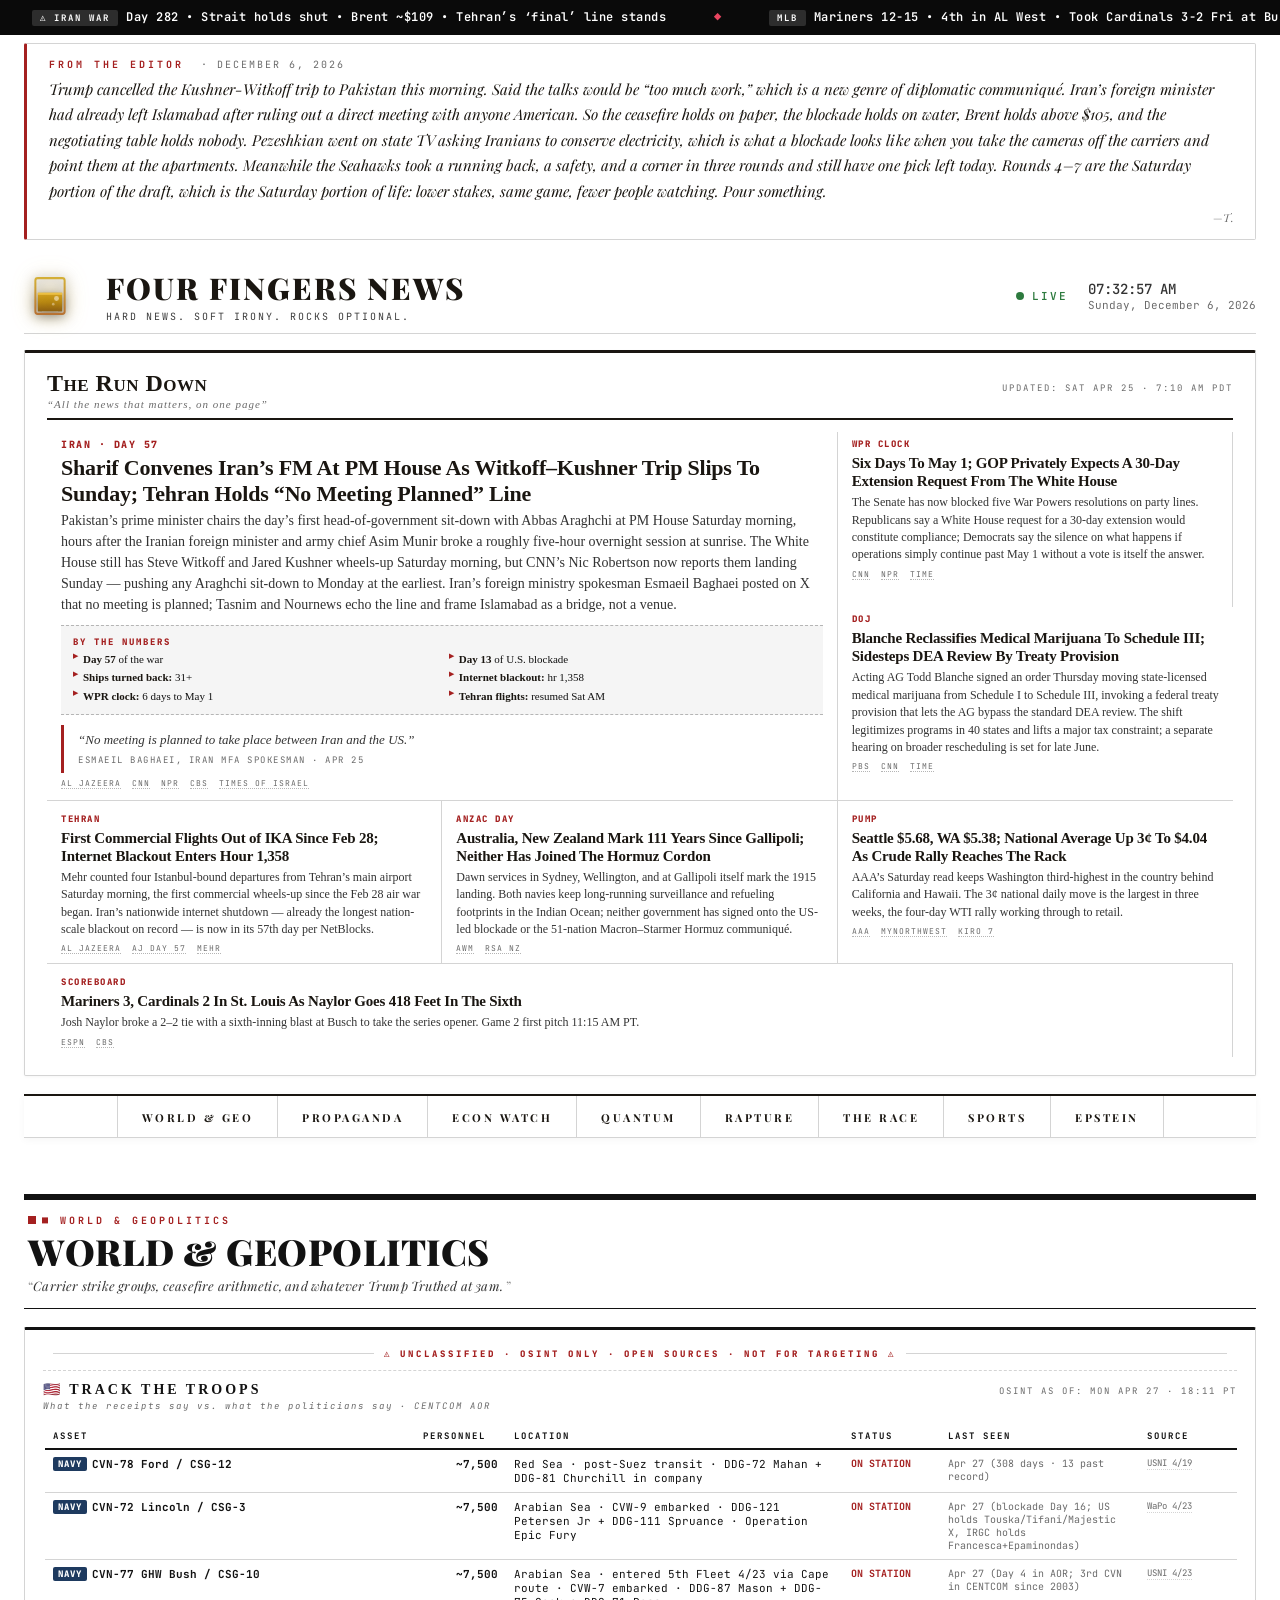
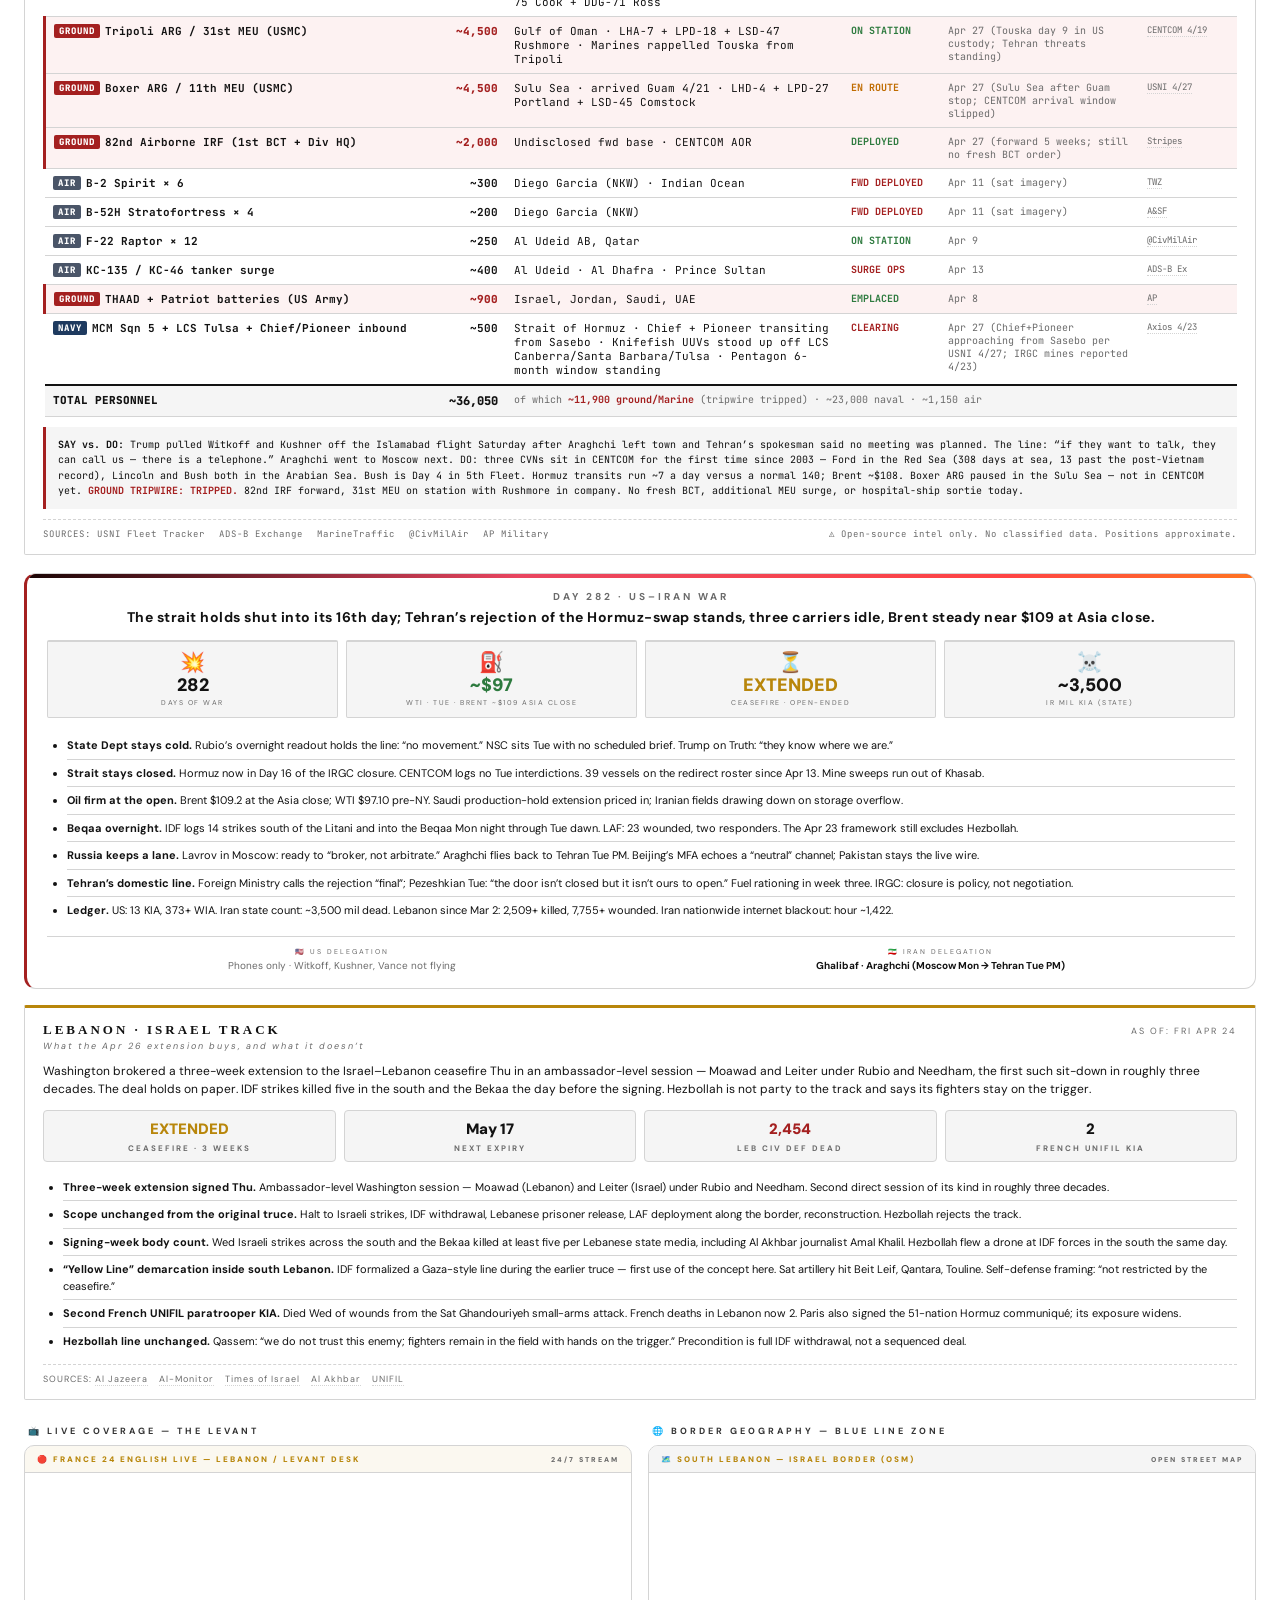
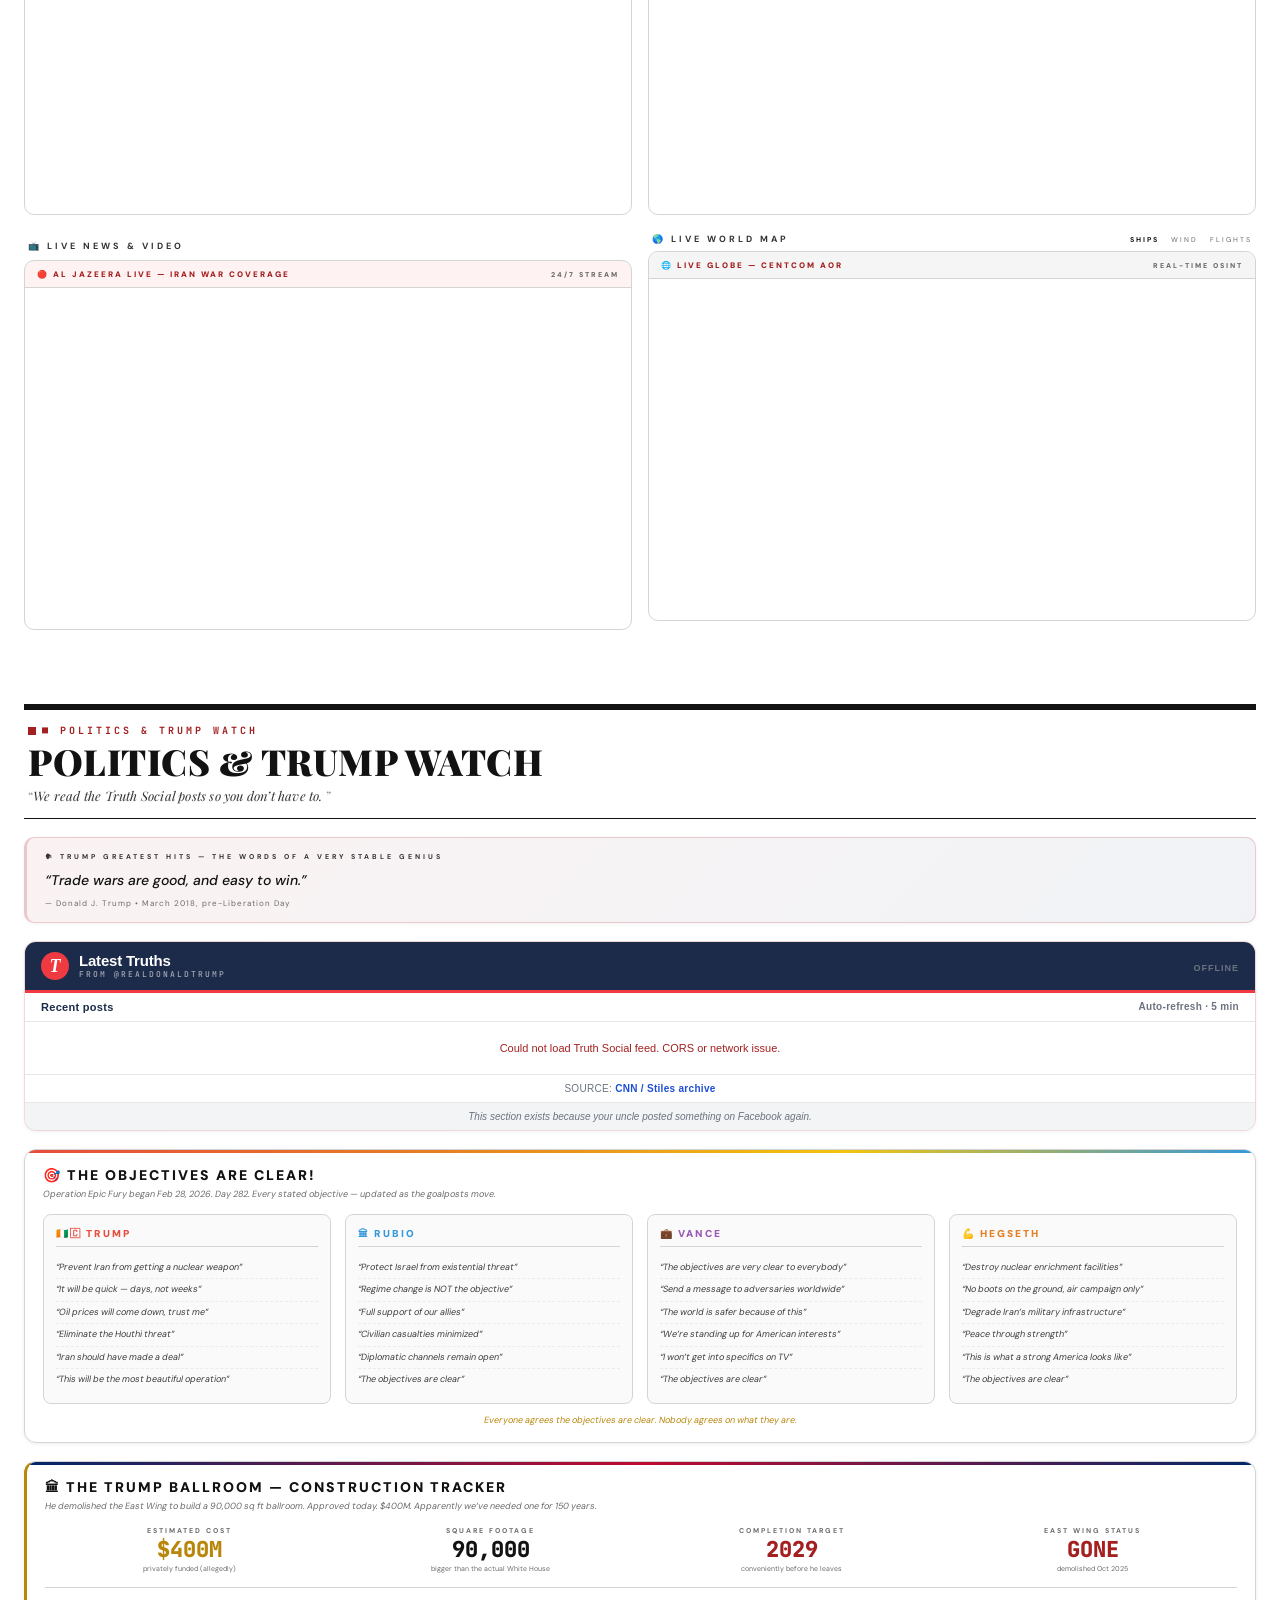
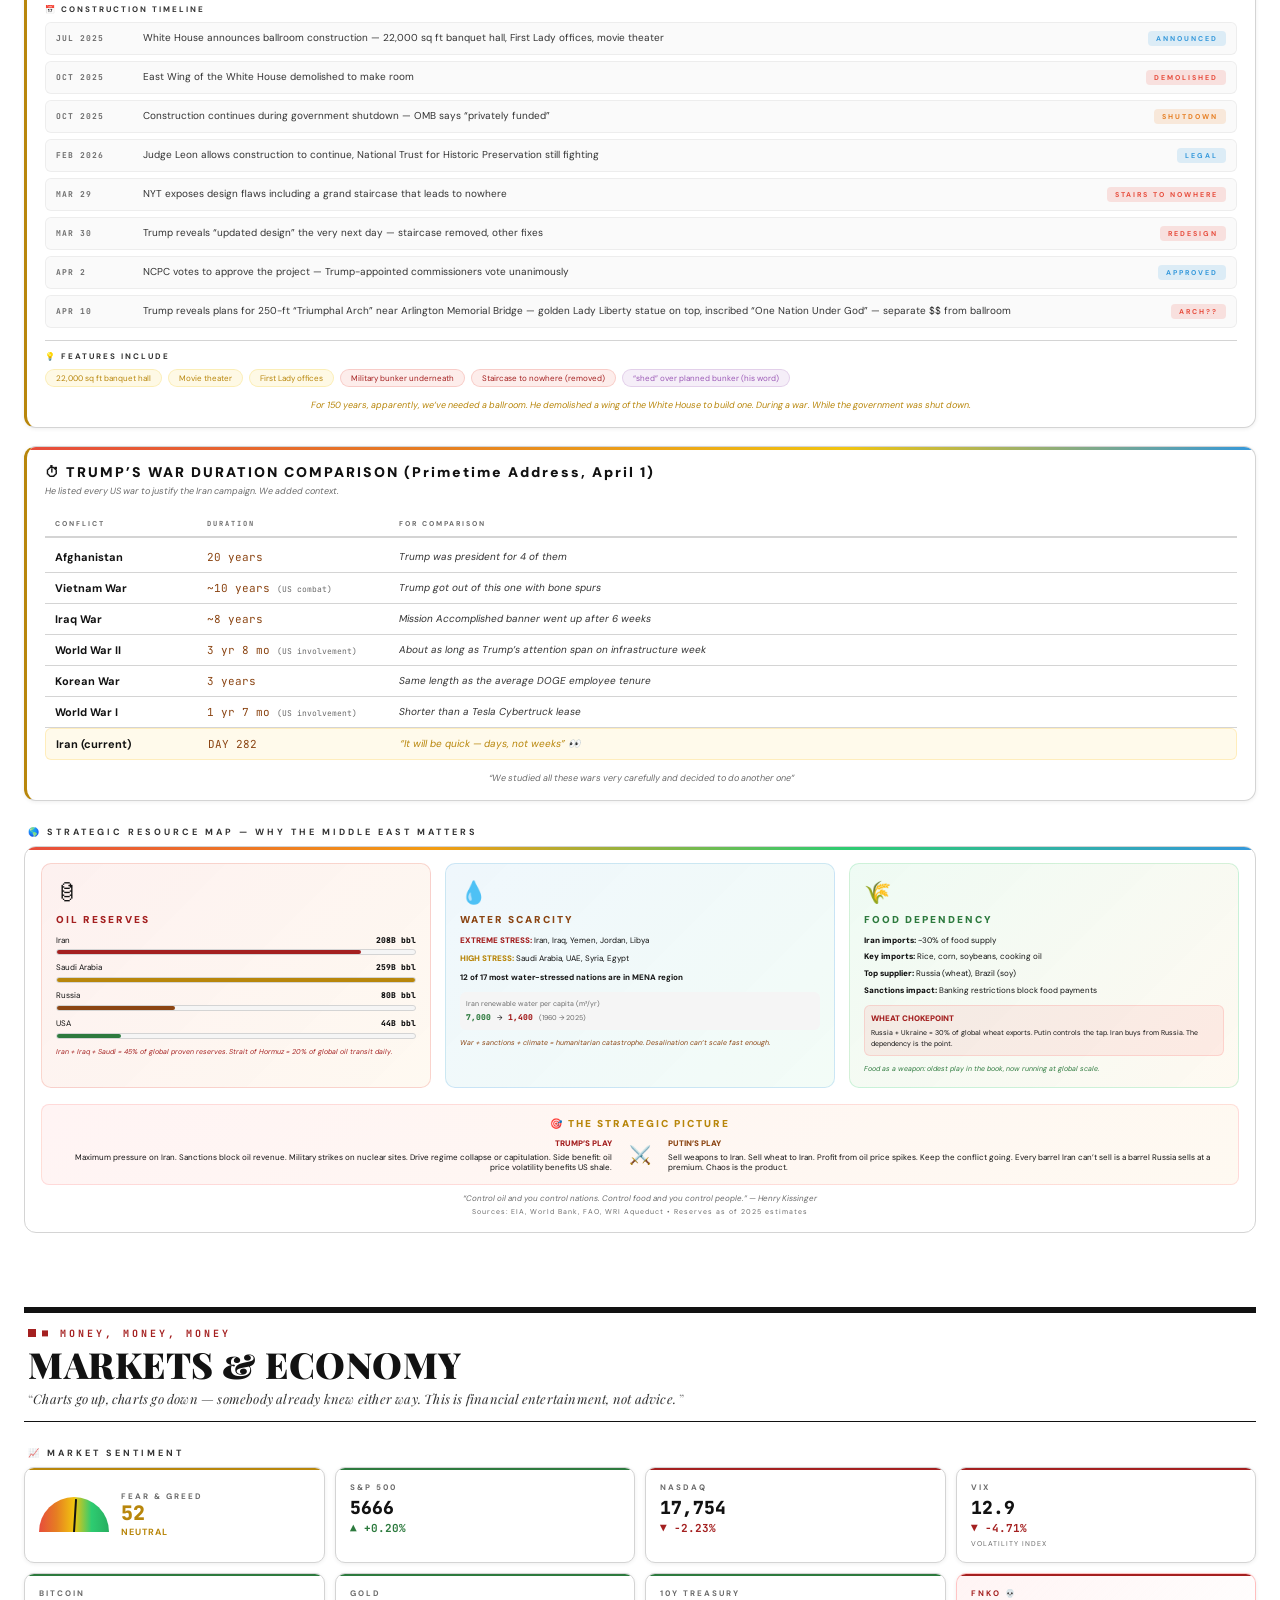
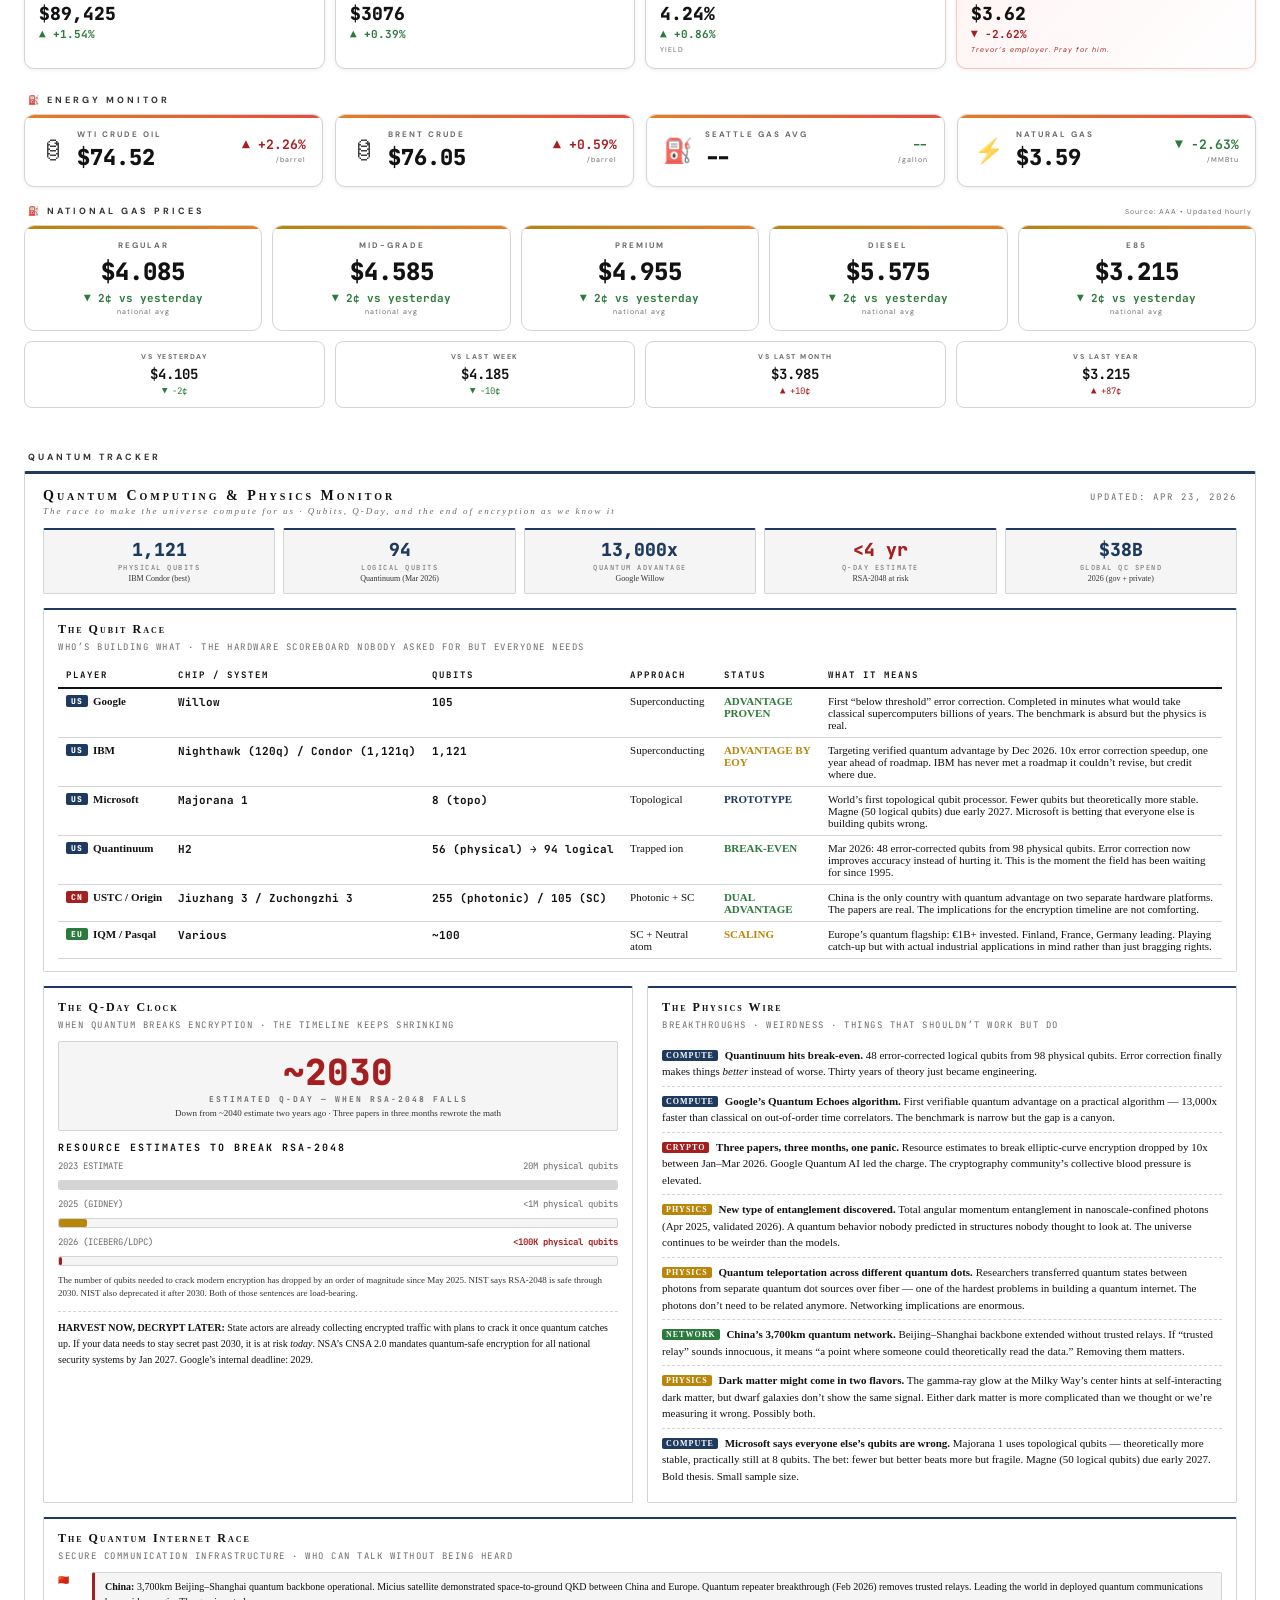
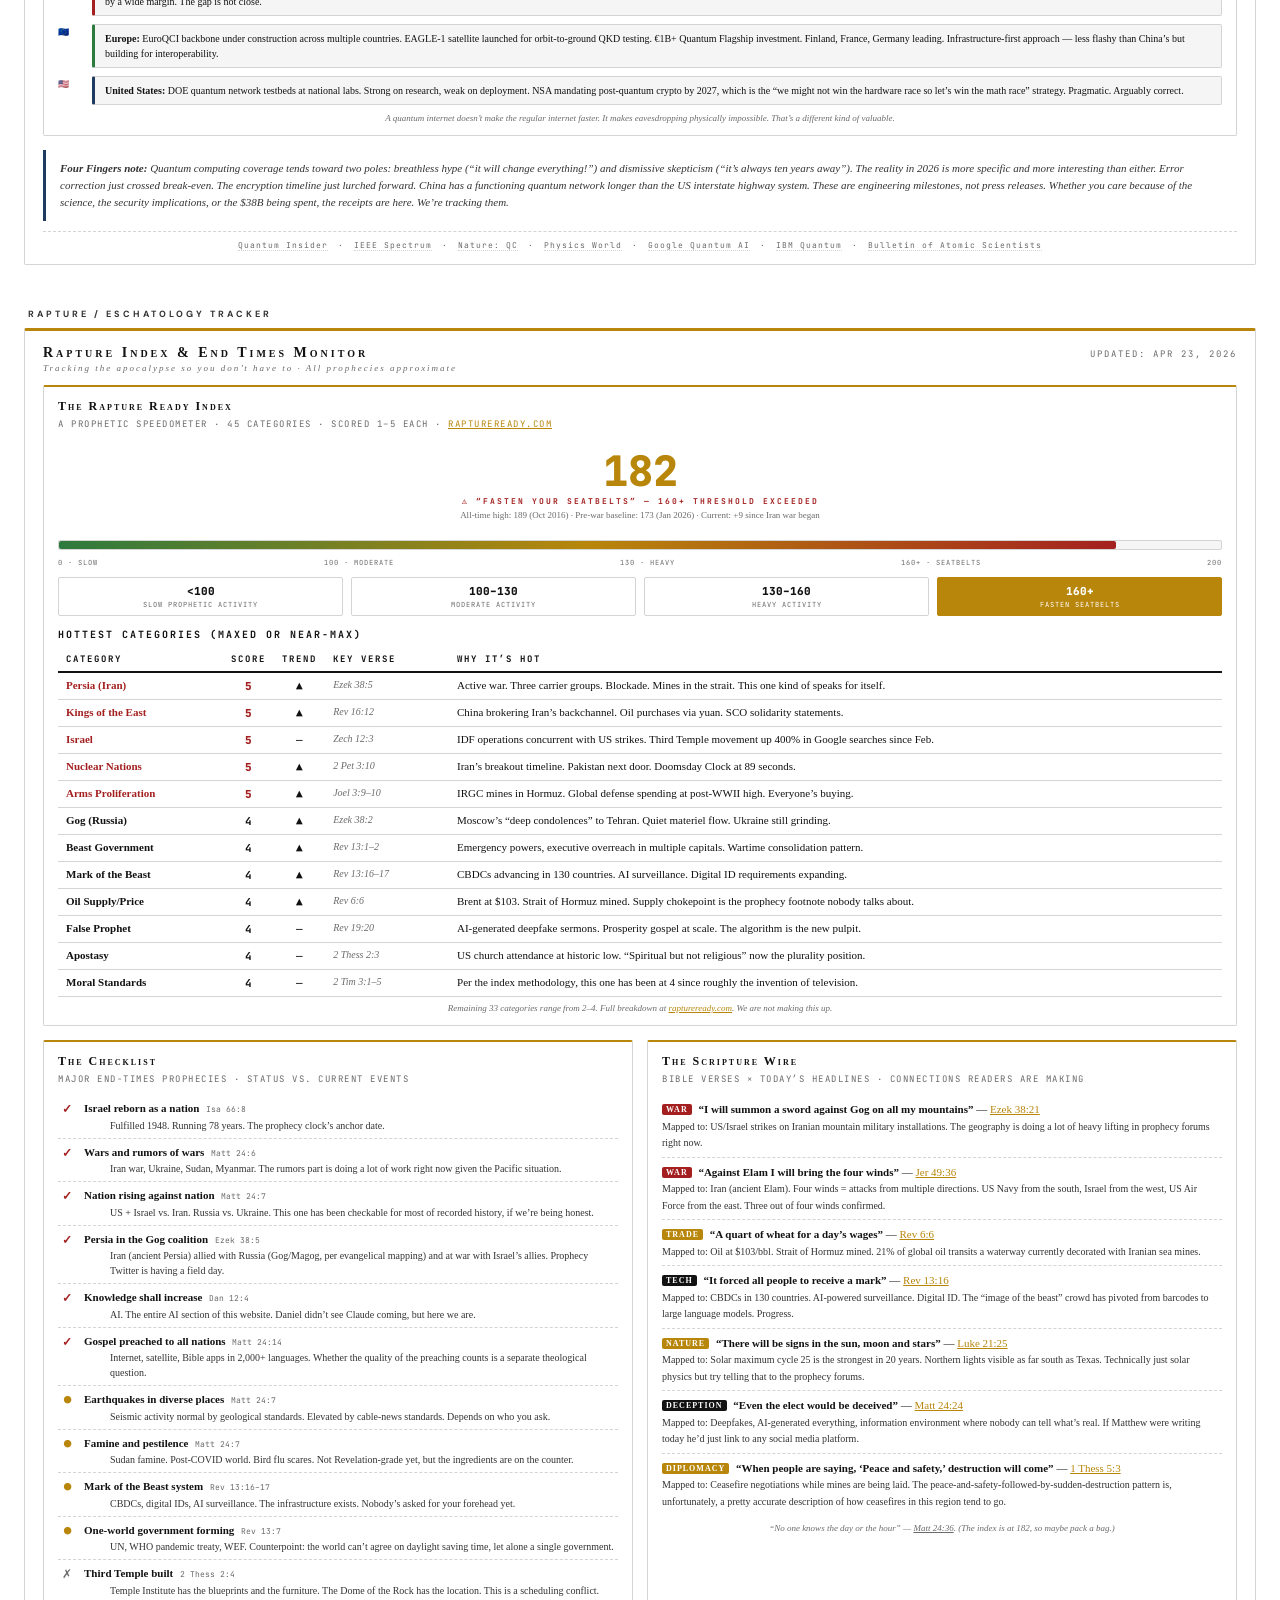
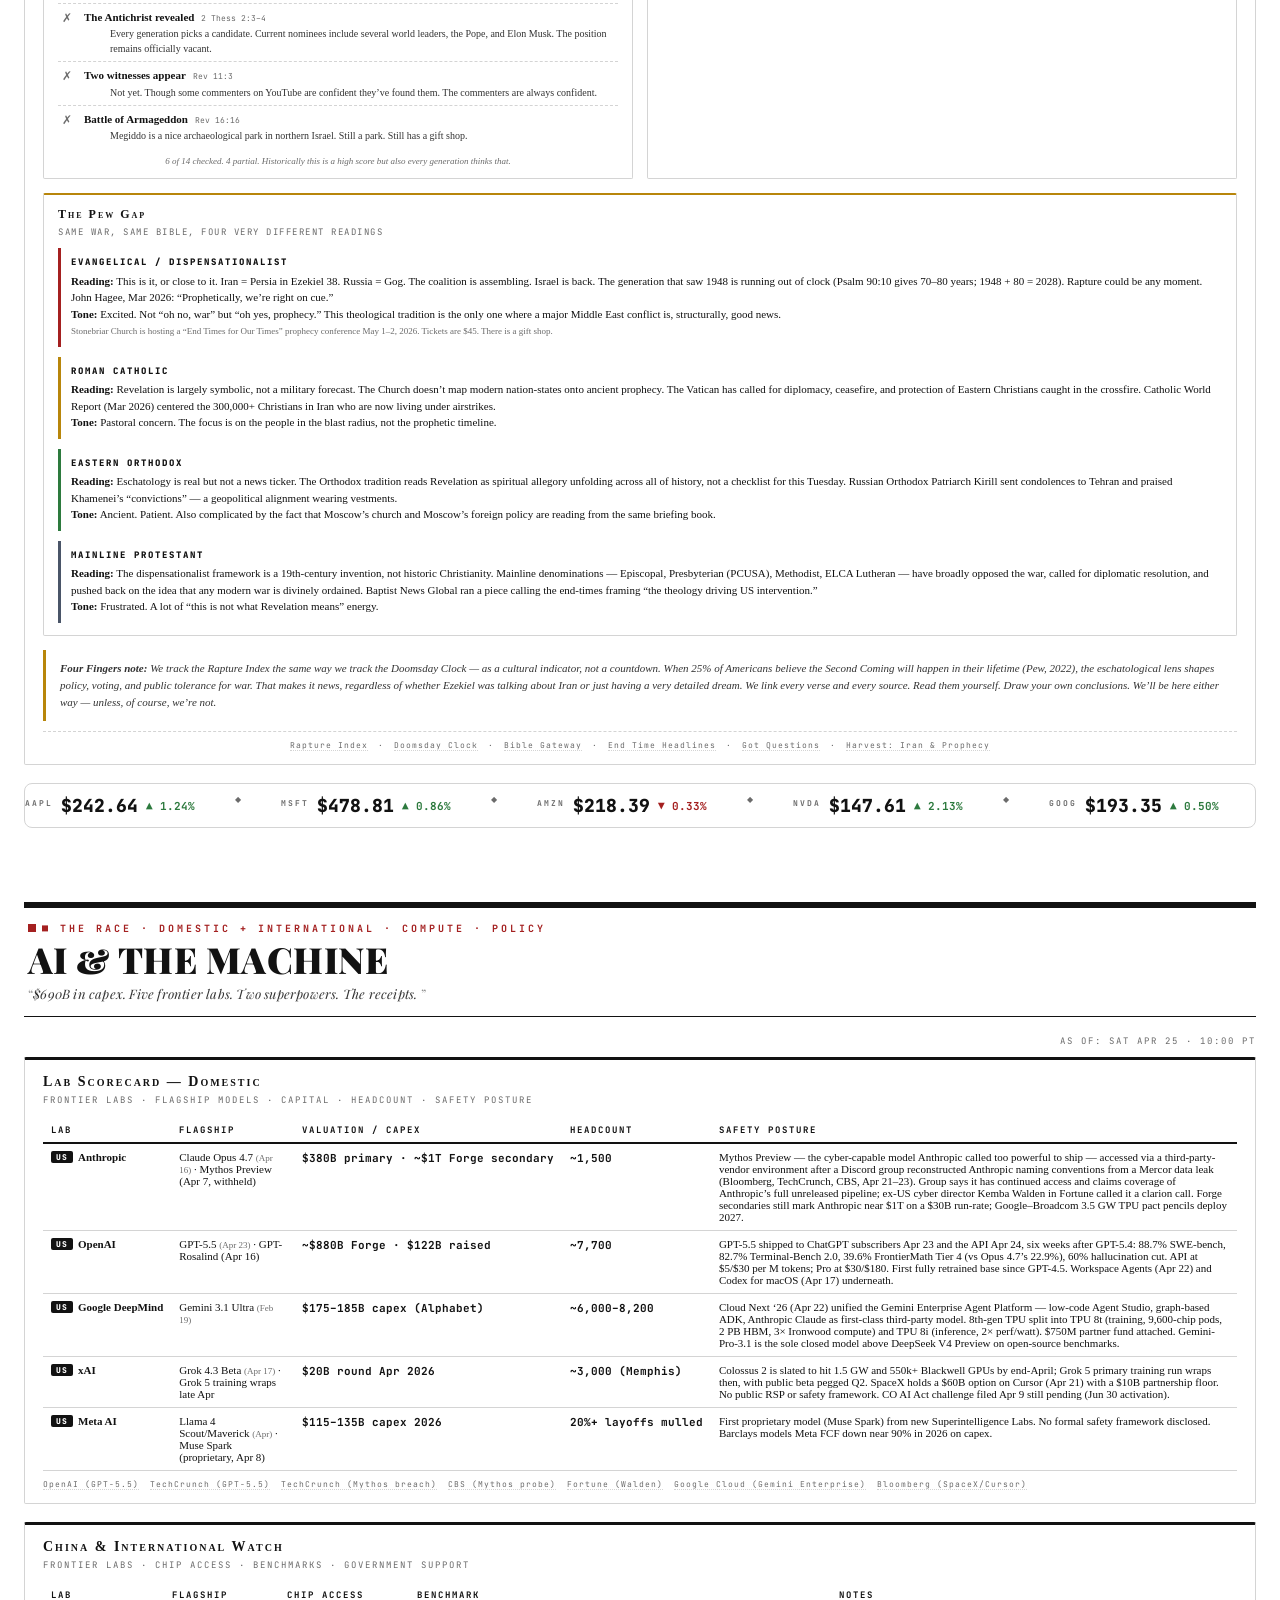
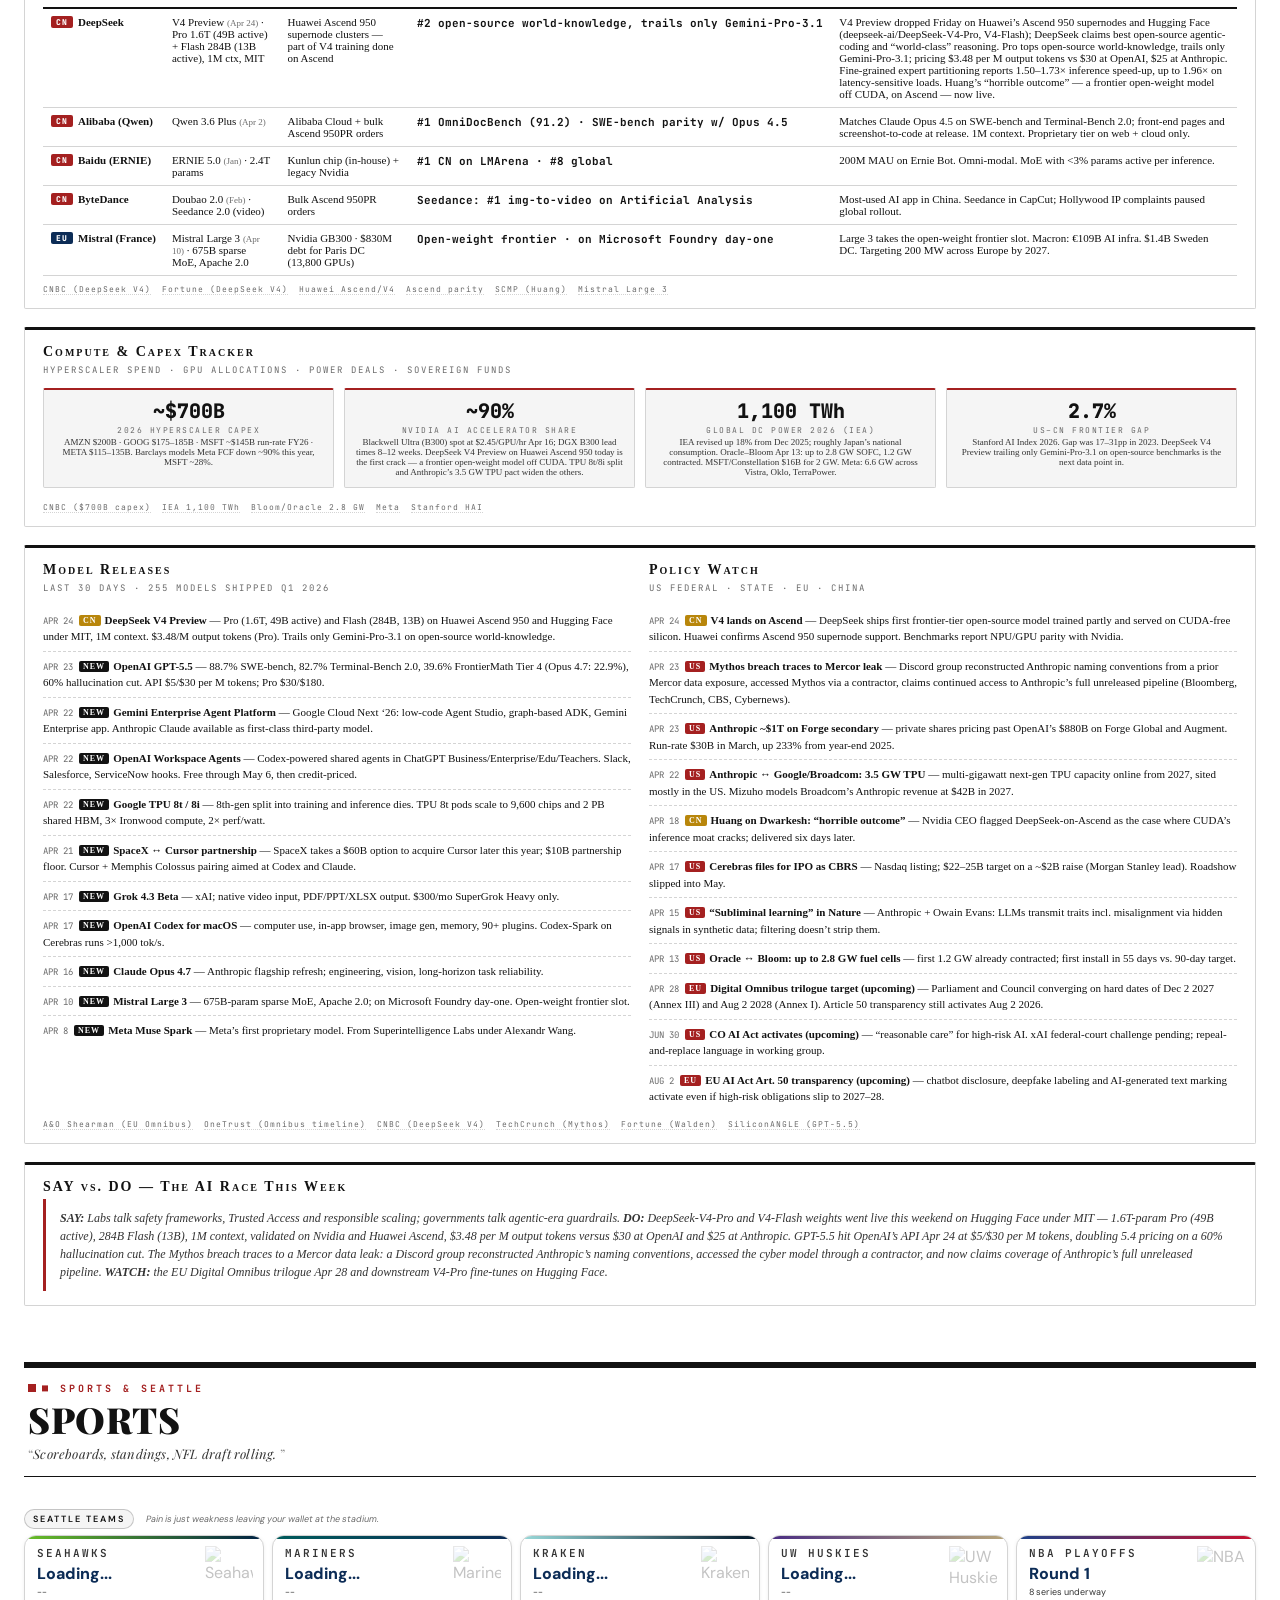
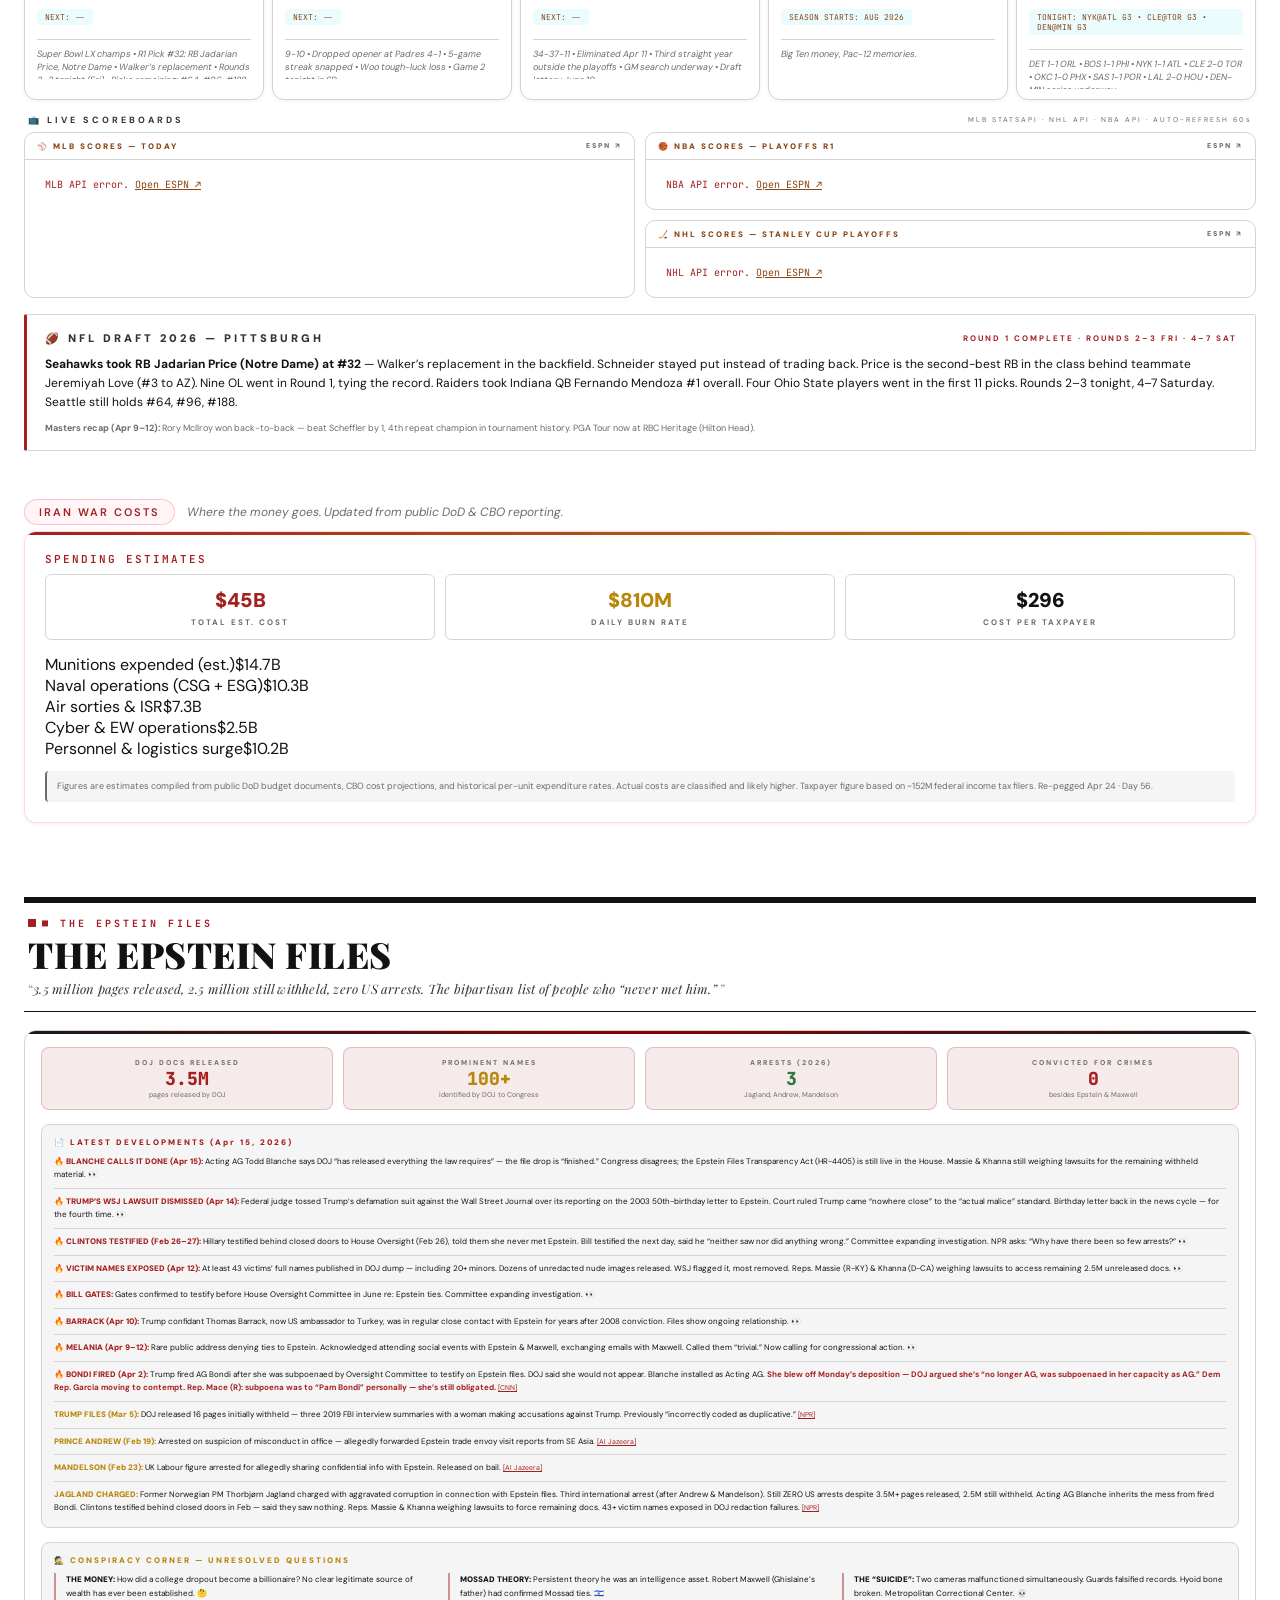
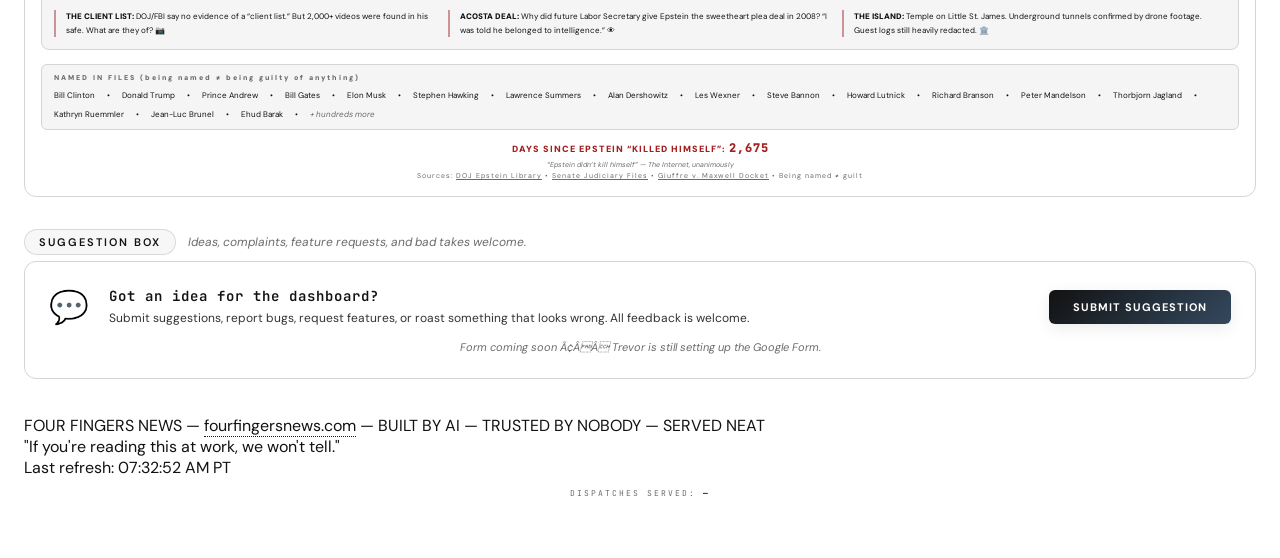
==== index.html @ 63dea950 "Iran banner refresh (Day 60, 05:05 PT): strait holds, Brent ~$109 at Asia close, Tehran's 'final' li" ====
<!DOCTYPE html>
<html lang="en">
<head>
<meta charset="UTF-8">
<meta name="viewport" content="width=device-width, initial-scale=1.0">
<title>Four Fingers News &mdash; The news, neat.</title>
<meta name="description" content="Four Fingers News &mdash; The news, neat. Hard news with a slanted, joking, cynical take. Pour first. Read second.">
<meta name="theme-color" content="#0f1419">
<link rel="canonical" href="https://fourfingersnews.com/">
<!-- Open Graph -->
<meta property="og:type" content="website">
<meta property="og:site_name" content="Four Fingers News">
<meta property="og:title" content="Four Fingers News &mdash; The news, neat.">
<meta property="og:description" content="Pour first. Read second. Two fingers for the markets, two for the politics.">
<meta property="og:url" content="https://fourfingersnews.com/">
<!-- Twitter -->
<meta name="twitter:card" content="summary_large_image">
<meta name="twitter:title" content="Four Fingers News &mdash; The news, neat.">
<meta name="twitter:description" content="Pour first. Read second. Two fingers for the markets, two for the politics.">
<link rel="icon" href="data:image/svg+xml,%3Csvg xmlns='http://www.w3.org/2000/svg' viewBox='0 0 64 64'%3E%3Crect x='14' y='10' width='36' height='44' rx='3' ry='3' fill='none' stroke='%23d4af37' stroke-width='3'/%3E%3Crect x='17' y='28' width='30' height='23' fill='%23b8860b' opacity='0.95'/%3E%3Crect x='17' y='28' width='30' height='3' fill='%23d4a017' opacity='0.9'/%3E%3Ccircle cx='40' cy='34' r='3' fill='%23fff8e7' opacity='0.55'/%3E%3C/svg%3E">
<style>
  @import url('https://fonts.googleapis.com/css2?family=JetBrains+Mono:wght@300;400;500;600;700&family=DM+Sans:wght@300;400;500;600;700;800;900&family=Playfair+Display:wght@600;700;800;900&display=swap');

  * { margin: 0; padding: 0; box-sizing: border-box; }

  :root {
    /* Ã¢ÂÂÃ¢ÂÂÃ¢ÂÂ FOUR FINGERS NEWS Ã¢ÂÂ WSJ/NYT NEWSPRINT PALETTE Ã¢ÂÂÃ¢ÂÂÃ¢ÂÂ
       White page, black ink, red nameplate. Structure from rules
       and typography, not from color. Atmosphere through accent
       sparingly, never through ground. */
    --bg: #ffffff;              /* pure paper */
    --surface: #ffffff;         /* cards blend into page, structure from rules */
    --surface-hover: #f5f5f5;   /* neutral gray hover */
    --border: #d4d4d4;          /* neutral gray rule */
    --border-glow: #b5b5b5;     /* darker neutral rule for emphasis */
    --text: #121212;            /* near-black ink */
    --text-dim: #333333;        /* body-secondary */
    --text-muted: #6b6b6b;      /* tertiary / bylines */
    --accent: #8b4513;          /* saddle-brown whiskey accent */
    --accent-glow: rgba(139, 69, 19, 0.12);
    --green: #2d7a3e;           /* readable market green */
    --red: #a42020;             /* nameplate red / market down */
    --amber: #b8860b;           /* dark goldenrod Ã¢ÂÂ readable */
    --copper: #8b4513;          /* same as accent, for compatibility */
    --brass: #8a6d3b;           /* muted brass for rules */
    --forest-dark: #121212;     /* neutralized Ã¢ÂÂ legacy alias for ink */
    --forest-light: #121212;    /* neutralized Ã¢ÂÂ legacy alias for ink */
    --mountain-blue: #34495e;
    --mountain-slate: #566573;
    --seahawks-green: #69BE28;
    --seahawks-blue: #002244;
    --mariners-teal: #005C5C;
    --mariners-blue: #0C2C56;
    --kraken-teal: #99D9D9;
    --kraken-blue: #001628;
    --uw-purple: #4B2E83;
    --uw-gold: #B7A57A;
    --nba-blue: #1D428A;
    --nba-red: #C8102E;
  }

  body {
    background: var(--bg);
    color: var(--text);
    font-family: 'DM Sans', -apple-system, sans-serif;
    overflow-x: hidden;
    min-height: 100vh;
  }

  /* Ã¢ÂÂÃ¢ÂÂ Newsprint Background Ã¢ÂÂ quiet warm page Ã¢ÂÂÃ¢ÂÂ */
  .bg-grid {
    position: fixed;
    top: 0; left: 0;
    width: 100%; height: 100%;
    background: var(--bg);
    z-index: -1;
    pointer-events: none;
  }
  .bg-grid::after { content: none; }
  .particles { display: none !important; }

  /* &#9472;&#9472; Floating Particles &#9472;&#9472; */
  .particles {
    position: fixed;
    top: 0; left: 0;
    width: 100%; height: 100%;
    z-index: 0;
    pointer-events: none;
  }

  .particle {
    position: absolute;
    width: 2px; height: 2px;
    background: var(--forest-light);
    border-radius: 50%;
    opacity: 0;
    animation: particleFloat linear infinite;
    box-shadow: 0 0 4px rgba(111, 184, 150, 0.4);
  }

  @keyframes particleFloat {
    0% { opacity: 0; transform: translateY(100vh) scale(0); }
    10% { opacity: 0.6; }
    90% { opacity: 0.6; }
    100% { opacity: 0; transform: translateY(-10vh) scale(1); }
  }

  /* &#9472;&#9472; Main Container &#9472;&#9472; */
  .main {
    position: relative;
    z-index: 1;
    max-width: 1400px;
    margin: 0 auto;
    padding: 8px 24px 60px;
  }

  /* &#9472;&#9472; Header &#9472;&#9472; */
  .header {
    display: flex;
    align-items: center;
    justify-content: space-between;
    padding: 12px 0 10px;
    border-bottom: 1px solid var(--border);
    margin-bottom: 16px;
  }

  .header-left {
    display: flex;
    align-items: center;
    gap: 16px;
  }

  .logo-icon {
    width: 40px; height: 40px;
    border-radius: 10px;
    background: linear-gradient(135deg, var(--forest-light), var(--mountain-blue));
    display: flex;
    align-items: center;
    justify-content: center;
    font-size: 18px;
    box-shadow: 0 0 20px rgba(0, 0, 0, 0.08);
    animation: logoPulse 3s ease-in-out infinite;
  }

  @keyframes logoPulse {
    0%, 100% { box-shadow: 0 0 20px rgba(0, 0, 0, 0.08); }
    50% { box-shadow: 0 0 30px rgba(0, 0, 0, 0.15); }
  }

  .header-title {
    font-family: 'Playfair Display', Georgia, serif;
    font-size: 30px;
    font-weight: 900;
    letter-spacing: 1px;
    color: #1a1611;
  }

  .header-subtitle {
    font-family: 'JetBrains Mono', monospace;
    font-size: 10px;
    color: var(--text-dim);
    letter-spacing: 2px;
    margin-top: 2px;
    transition: opacity 0.35s ease;
    min-height: 1.2em;
  }
  .header-left { display: flex; align-items: center; }

  .header-right {
    display: flex;
    align-items: center;
    gap: 20px;
    font-family: 'JetBrains Mono', monospace;
  }

  .live-indicator {
    display: flex;
    align-items: center;
    gap: 8px;
    font-size: 11px;
    font-weight: 600;
    color: var(--green);
    letter-spacing: 2px;
  }

  .live-dot {
    width: 8px; height: 8px;
    background: var(--green);
    border-radius: 50%;
    animation: livePulse 1.5s ease-in-out infinite;
  }

  @keyframes livePulse {
    0%, 100% { opacity: 1; box-shadow: 0 0 4px var(--green); }
    50% { opacity: 0.4; box-shadow: 0 0 12px var(--green); }
  }

  .clock {
    font-size: 14px;
    color: var(--text-dim);
    font-weight: 500;
  }

  .clock-date {
    font-size: 11px;
    color: var(--text-muted);
  }

  /* &#9472;&#9472; Section Titles &#9472;&#9472; */
  .section-header {
    display: flex;
    align-items: baseline;
    gap: 12px;
    margin: 32px 0 16px;
  }

  .section-tag {
    font-family: 'DM Sans', sans-serif;
    font-size: 11px;
    font-weight: 600;
    letter-spacing: 2px;
    color: var(--forest-light);
    padding: 5px 14px;
    border: 1px solid rgba(0, 0, 0, 0.1);
    border-radius: 20px;
    background: rgba(0, 0, 0, 0.03);
  }

  .section-quip {
    font-size: 12px;
    color: var(--text-muted);
    font-style: italic;
  }

  /* Ã¢ÂÂÃ¢ÂÂ Suggestion Box Ã¢ÂÂÃ¢ÂÂ */
  .suggest-box {
    background: var(--surface);
    border: 1px solid var(--border);
    border-radius: 12px;
    padding: 24px;
    margin-bottom: 24px;
  }
  .suggest-inner {
    display: flex;
    align-items: center;
    gap: 20px;
  }
  .suggest-icon { font-size: 32px; flex-shrink: 0; }
  .suggest-text { flex: 1; }
  .suggest-title {
    font-family: 'JetBrains Mono', monospace;
    font-size: 14px;
    font-weight: 600;
    letter-spacing: 1px;
    color: var(--text);
    margin-bottom: 4px;
  }
  .suggest-desc {
    font-size: 12px;
    color: var(--text-dim);
    line-height: 1.5;
  }
  .suggest-btn {
    flex-shrink: 0;
    display: inline-block;
    padding: 10px 24px;
    background: linear-gradient(135deg, var(--forest-light), var(--mountain-blue));
    color: #fff;
    font-family: 'DM Sans', sans-serif;
    font-size: 11px;
    font-weight: 700;
    letter-spacing: 1px;
    text-decoration: none;
    border-radius: 6px;
    cursor: pointer;
    transition: all 0.3s ease;
    box-shadow: 0 4px 15px rgba(0, 0, 0, 0.08);
  }
  .suggest-btn:hover {
    box-shadow: 0 6px 25px rgba(0, 0, 0, 0.15);
    transform: translateY(-2px);
  }
  .suggest-note {
    margin-top: 12px;
    font-size: 11px;
    color: var(--text-muted);
    font-style: italic;
    text-align: center;
  }
  @media (max-width: 600px) {
    .suggest-inner { flex-direction: column; text-align: center; }
    .suggest-btn { width: 100%; text-align: center; }
  }

  /* &#9472;&#9472; Birthday Banner &#9472;&#9472; */
  .birthday-banner {
    background: linear-gradient(135deg, rgba(255, 184, 0, 0.1), rgba(255, 77, 106, 0.1), rgba(0, 212, 255, 0.1));
    border: 1px solid rgba(255, 184, 0, 0.3);
    border-radius: 12px;
    padding: 10px 18px;
    margin-bottom: 12px;
    position: relative;
    overflow: hidden;
    animation: bannerShimmer 3s ease-in-out infinite;
  }

  @keyframes bannerShimmer {
    0%, 100% { border-color: rgba(255, 184, 0, 0.3); }
    33% { border-color: rgba(255, 77, 106, 0.4); }
    66% { border-color: rgba(0, 212, 255, 0.4); }
  }

  .birthday-banner::before {
    content: '';
    position: absolute;
    top: 0; left: -100%;
    width: 200%; height: 100%;
    background: linear-gradient(90deg, transparent, rgba(255, 184, 0, 0.05), transparent);
    animation: bannerSweep 4s ease-in-out infinite;
  }

  @keyframes bannerSweep {
    0% { transform: translateX(-50%); }
    100% { transform: translateX(50%); }
  }

  .birthday-top {
    display: flex;
    align-items: center;
    justify-content: space-between;
  }

  .birthday-left {
    display: flex;
    align-items: center;
    gap: 10px;
  }

  .birthday-emoji {
    font-size: 22px;
    animation: bdayBounce 1s ease-in-out infinite;
  }

  @keyframes bdayBounce {
    0%, 100% { transform: translateY(0); }
    50% { transform: translateY(-6px); }
  }

  .birthday-name {
    font-size: 14px;
    font-weight: 800;
    background: linear-gradient(90deg, var(--amber), #ff6b6b, var(--accent));
    -webkit-background-clip: text;
    -webkit-text-fill-color: transparent;
    animation: nameGlow 2s ease-in-out infinite;
  }

  @keyframes nameGlow {
    0%, 100% { filter: brightness(1); }
    50% { filter: brightness(1.3); }
  }

  .birthday-detail {
    font-size: 11px;
    color: var(--text-dim);
    margin-top: 1px;
  }

  .birthday-detail span {
    color: var(--amber);
    font-weight: 600;
  }

  .birthday-right {
    text-align: right;
  }

  .birthday-stat {
    font-family: 'JetBrains Mono', monospace;
    font-size: 10px;
    color: var(--text-dim);
    line-height: 1.5;
  }

  .birthday-stat .val {
    color: var(--amber);
    font-weight: 600;
  }

  .birthday-roast {
    margin-top: 6px;
    font-size: 10px;
    color: var(--text-muted);
    font-style: italic;
    border-top: 1px solid rgba(255, 184, 0, 0.1);
    padding-top: 4px;
  }

  /* &#9472;&#9472; Scrolling Ticker &#9472;&#9472; */
  .ticker-wrap {
    overflow: hidden;
    background: var(--surface);
    border: 1px solid var(--border);
    border-radius: 8px;
    padding: 10px 0;
    margin-bottom: 24px;
  }

  .ticker {
    display: flex;
    gap: 40px;
    animation: tickerScroll 60s linear infinite;
    white-space: nowrap;
    width: max-content;
  }

  @keyframes tickerScroll {
    0% { transform: translateX(0); }
    100% { transform: translateX(-50%); }
  }

  .ticker-item {
    font-family: 'JetBrains Mono', monospace;
    font-size: 12px;
    display: flex;
    align-items: center;
    gap: 8px;
  }

  .ticker-symbol {
    font-weight: 600;
    color: var(--text);
  }

  .ticker-price {
    color: var(--text-dim);
  }

  .ticker-change {
    font-weight: 600;
    font-size: 11px;
  }

  .ticker-change.up { color: var(--green); }
  .ticker-change.down { color: var(--red); }

  .ticker-sep {
    color: var(--text-muted);
    font-size: 8px;
  }

  /* &#9472;&#9472; Cards Grid &#9472;&#9472; */
    .cards-row {
    display: grid;
    grid-template-columns: repeat(4, 1fr);
    gap: 16px;
    margin-bottom: 8px;
  }

  .cards-row-2 {
    display: grid;
    grid-template-columns: repeat(auto-fit, minmax(420px, 1fr));
    gap: 16px;
    margin-bottom: 8px;
  }

  .cards-row-3 {
    display: grid;
    grid-template-columns: repeat(auto-fit, minmax(300px, 1fr));
    gap: 16px;
    margin-bottom: 8px;
  }

  .card {
    background: var(--surface);
    border: 1px solid var(--border);
    border-radius: 12px;
    padding: 20px;
    transition: all 0.3s ease;
    position: relative;
    overflow: hidden;
  }

  .card:hover {
    border-color: var(--border-glow);
    transform: translateY(-2px);
    box-shadow: 0 8px 32px rgba(0, 0, 0, 0.3);
  }

  .card::before {
    content: '';
    position: absolute;
    top: 0; left: 0;
    width: 100%; height: 3px;
    border-radius: 12px 12px 0 0;
  }

  .card-seahawks::before { background: linear-gradient(90deg, var(--seahawks-green), var(--seahawks-blue)); }
  .card-mariners::before { background: linear-gradient(90deg, var(--mariners-teal), var(--mariners-blue)); }
  .card-kraken::before { background: linear-gradient(90deg, var(--kraken-teal), var(--kraken-blue)); }
  .card-nba::before { background: linear-gradient(90deg, var(--nba-blue), var(--nba-red)); }
  .card-uw::before { background: linear-gradient(90deg, var(--uw-purple), var(--uw-gold)); }

  .card-team-name {
    font-family: 'JetBrains Mono', monospace;
    font-size: 11px;
    font-weight: 600;
    letter-spacing: 2px;
    color: var(--text-dim);
    margin-bottom: 8px;
  }

  .card-score {
    font-size: 28px;
    font-weight: 800;
    color: #fff;
    margin-bottom: 4px;
  }

  .card-detail {
    font-size: 12px;
    color: var(--text-dim);
    margin-bottom: 2px;
  }

  .card-quip {
    font-size: 11px;
    color: var(--text-muted);
    font-style: italic;
    margin-top: 10px;
    padding-top: 8px;
    border-top: 1px solid var(--border);
  }

  .card-next {
    display: inline-block;
    font-family: 'JetBrains Mono', monospace;
    font-size: 10px;
    color: var(--accent);
    background: rgba(0, 212, 255, 0.08);
    padding: 3px 8px;
    border-radius: 4px;
    margin-top: 8px;
  }

  /* &#9472;&#9472; Stock Cards &#9472;&#9472; */
  .stock-card {
    background: var(--surface);
    border: 1px solid var(--border);
    border-radius: 12px;
    padding: 16px 20px;
    transition: all 0.3s ease;
  }

  .stock-card:hover {
    border-color: var(--border-glow);
    transform: translateY(-2px);
  }

  .stock-top {
    display: flex;
    align-items: center;
    justify-content: space-between;
    margin-bottom: 8px;
  }

  .stock-symbol {
    font-family: 'JetBrains Mono', monospace;
    font-size: 14px;
    font-weight: 700;
    color: #fff;
  }

  .stock-badge {
    font-family: 'JetBrains Mono', monospace;
    font-size: 10px;
    font-weight: 600;
    padding: 2px 8px;
    border-radius: 4px;
  }

  .stock-badge.up {
    color: var(--green);
    background: rgba(0, 230, 138, 0.1);
  }

  .stock-badge.down {
    color: var(--red);
    background: rgba(255, 77, 106, 0.1);
  }

  .stock-price {
    font-size: 22px;
    font-weight: 700;
    color: var(--text);
  }

  .stock-name {
    font-size: 11px;
    color: var(--text-muted);
    margin-top: 2px;
  }

  .sparkline-container {
    height: 40px;
    margin-top: 10px;
  }

  .sparkline-container canvas {
    width: 100%;
    height: 100%;
  }


/* ===== GAME DAY WAR ROOM ===== */
.gameday-banner{background:linear-gradient(135deg,rgba(0,44,89,0.3),rgba(0,91,50,0.2));border:2px solid rgba(0,91,50,0.5);border-radius:12px;padding:16px 20px;margin-bottom:16px;position:relative;overflow:hidden}
.gameday-banner::before{content:"";position:absolute;top:0;left:0;width:100%;height:3px;background:linear-gradient(90deg,var(--red),#0c2c56,var(--red))}
.gameday-title{font-size:10px;letter-spacing:4px;color:#c4ced4;font-weight:700;margin-bottom:8px}
.gameday-headline{font-size:20px;font-weight:900;color:#fff;margin-bottom:4px}
.gameday-sub{font-size:11px;color:var(--text-dim);margin-bottom:10px}
.gameday-grid{display:grid;grid-template-columns:1fr 1fr;gap:10px}
.gameday-stat{text-align:center;padding:8px 4px;background:rgba(0,0,0,0.2);border-radius:6px}
.gameday-stat-label{font-size:7px;letter-spacing:2px;color:var(--text-muted);margin-bottom:2px}
.gameday-stat-value{font-family:"JetBrains Mono",monospace;font-size:18px;font-weight:900;color:var(--accent)}
.gameday-stat-detail{font-size:8px;color:var(--text-dim);margin-top:2px}
.gameday-countdown{font-family:"JetBrains Mono",monospace;font-size:28px;font-weight:900;color:var(--amber);text-align:center;margin:8px 0}
.gameday-countdown-label{font-size:8px;color:var(--text-muted);text-align:center;letter-spacing:3px}
.gameday-matchup{display:flex;justify-content:space-around;align-items:center;margin:10px 0;padding:10px;background:rgba(0,0,0,0.15);border-radius:8px}
.gameday-team{text-align:center;flex:1}
.gameday-team-name{font-size:12px;font-weight:900;letter-spacing:2px}
.gameday-team-record{font-size:9px;color:var(--text-dim)}
.gameday-vs{font-size:14px;color:var(--text-muted);font-weight:300;padding:0 10px}
.gameday-hype{font-size:8px;color:var(--amber);font-style:italic;text-align:center;margin-top:8px}
.mariners-color{color:#0c2c56}
.guardians-color{color:#e31937}

/* ===== MARINERS SEASON HYPE ===== */
.ms-hype{display:grid;grid-template-columns:repeat(4,1fr);gap:8px;margin-bottom:16px}
.ms-hype-card{background:var(--surface);border:1px solid var(--border);border-radius:8px;padding:10px 6px;text-align:center}
.ms-hype-name{font-size:8px;letter-spacing:2px;color:var(--text-dim);margin-bottom:4px}
.ms-hype-stat{font-family:"JetBrains Mono",monospace;font-size:20px;font-weight:900;color:var(--accent)}
.ms-hype-detail{font-size:7px;color:var(--text-muted);margin-top:2px}

/* ===== MARKET SENTIMENT ===== */
/* Single unified grid: gauge + tickers flow as peers. 4 cols fits gauge + 7 tickers in exactly 2 rows. */
.market-sentiment-grid{display:grid;grid-template-columns:repeat(4,1fr);gap:10px;margin-bottom:16px}
@media(max-width:900px){.market-sentiment-grid{grid-template-columns:repeat(2,1fr)}}
@media(max-width:480px){.market-sentiment-grid{grid-template-columns:1fr}}
/* Fill trailing blanks if ticker count ever lands on an odd row */
.market-sentiment-grid > .ticker-card:last-child:nth-child(4n+1):nth-child(n+5){grid-column:1 / -1}
.market-sentiment-grid > .ticker-card:last-child:nth-child(4n+2):nth-child(n+6){grid-column:2 / -1}
.market-sentiment-grid > .ticker-card:last-child:nth-child(4n+3):nth-child(n+7){grid-column:3 / -1}

/* Fear & Greed gauge — horizontal card layout matching ticker-card proportions */
.fg-gauge{display:flex;flex-direction:row;align-items:center;gap:12px;background:var(--surface);border:1px solid var(--border);border-radius:10px;padding:12px 14px;position:relative;overflow:hidden;transition:border-color 0.3s}
.fg-gauge:hover{border-color:var(--accent)}
.fg-gauge::before{content:"";position:absolute;top:0;left:0;right:0;height:2px;background:var(--amber)}
.fg-dial{width:70px;height:35px;position:relative;overflow:hidden;flex-shrink:0}
.fg-dial-bg{width:70px;height:35px;border-radius:35px 35px 0 0;background:linear-gradient(90deg,#e74c3c,#e67e22,#f1c40f,#2ecc71,#27ae60);position:absolute;top:0}
.fg-needle{width:2px;height:33px;background:var(--text);position:absolute;bottom:0;left:34px;transform-origin:bottom center;transition:transform 1s}
.fg-info{display:flex;flex-direction:column;gap:1px;min-width:0;flex:1}
.fg-caption{font-size:8px;letter-spacing:2px;color:var(--text-muted);font-weight:700}
.fg-value{font-family:"JetBrains Mono",monospace;font-size:20px;font-weight:900;line-height:1.1}
.fg-label-text{font-size:9px;font-weight:700;letter-spacing:1px;margin-top:1px}
.fg-extreme-fear{color:#e74c3c}.fg-fear{color:#e67e22}.fg-neutral{color:var(--amber)}.fg-greed{color:var(--green)}.fg-extreme-greed{color:var(--green)}
.ticker-card{background:var(--surface);border:1px solid var(--border);border-radius:10px;padding:14px;position:relative;overflow:hidden;transition:border-color 0.3s}
.ticker-card:hover{border-color:var(--accent)}
.ticker-card::before{content:"";position:absolute;top:0;left:0;right:0;height:2px}
.ticker-card.up::before{background:var(--green)}.ticker-card.down::before{background:var(--red)}.ticker-card.flat::before{background:var(--amber)}
.ticker-symbol{font-size:8px;letter-spacing:2px;color:var(--text-muted);font-weight:700;margin-bottom:4px}
.ticker-price{font-family:"JetBrains Mono",monospace;font-size:18px;font-weight:900;color:var(--text)}
.ticker-change{font-family:"JetBrains Mono",monospace;font-size:11px;font-weight:700;margin-top:2px}
.ticker-change.up{color:var(--green)}.ticker-change.down{color:var(--red)}.ticker-change.flat{color:var(--amber)}
.ticker-label{font-size:7px;letter-spacing:1px;color:var(--text-muted);margin-top:4px}
.energy-strip{display:grid;grid-template-columns:repeat(4,1fr);gap:12px;margin-bottom:16px}
@media(max-width:700px){.energy-strip{grid-template-columns:repeat(2,1fr)}}
.energy-card{background:var(--surface);border:1px solid var(--border);border-radius:10px;padding:14px 16px;display:flex;align-items:center;gap:12px;position:relative;overflow:hidden;transition:border-color 0.3s}
.energy-card:hover{border-color:var(--accent)}
.energy-card::before{content:"";position:absolute;top:0;left:0;right:0;height:3px;background:linear-gradient(90deg,#e67e22,#e74c3c)}
.energy-icon{font-size:24px;opacity:0.8}
.energy-info{flex:1}
.energy-label{font-size:8px;letter-spacing:2px;color:var(--text-muted);font-weight:700;margin-bottom:4px}
.energy-price{font-family:"JetBrains Mono",monospace;font-size:22px;font-weight:900;color:var(--text)}
.energy-delta{text-align:right}
.energy-change{font-family:"JetBrains Mono",monospace;font-size:13px;font-weight:700}
.energy-change.up{color:var(--red)}.energy-change.down{color:var(--green)}.energy-change.flat{color:var(--amber)}
.energy-sublabel{font-size:7px;letter-spacing:1px;color:var(--text-muted);margin-top:2px}

/* ===== WORLD SECTION CARDS ===== */
.world-grid{display:grid;grid-template-columns:repeat(3,1fr);gap:10px;margin-bottom:16px}
.world-card{background:var(--surface);border:1px solid var(--border);border-radius:8px;padding:12px 10px;position:relative;overflow:hidden}
.world-card::before{content:"";position:absolute;top:0;left:0;width:100%;height:2px}
.world-card.politics::before{background:linear-gradient(90deg,#3498db,#e74c3c)}
.world-card.ai-tech::before{background:linear-gradient(90deg,#9b59b6,var(--text-muted))}
.world-card.medicine::before{background:linear-gradient(90deg,#2ecc71,#3498db)}
.world-card.conflict::before{background:linear-gradient(90deg,#e74c3c,#e67e22)}
.world-card.climate::before{background:linear-gradient(90deg,#1abc9c,#27ae60)}
.world-card.space::before{background:linear-gradient(90deg,#34495e,#9b59b6)}
.world-card-icon{font-size:18px;margin-bottom:4px}
.world-card-title{font-size:8px;letter-spacing:2px;color:var(--text-dim);font-weight:700;margin-bottom:6px}
.world-card-value{font-family:"JetBrains Mono",monospace;font-size:14px;font-weight:700;color:var(--accent);margin-bottom:4px}
.world-card-detail{font-size:8px;color:var(--text-muted);line-height:1.4}
@media(max-width:600px){.world-grid{grid-template-columns:1fr 1fr}.ms-hype{grid-template-columns:1fr 1fr}}

/* ===== COUNTDOWN STRIP ===== */
.countdown-strip{display:flex;gap:8px;margin-bottom:16px;flex-wrap:wrap}
.countdown-mini{flex:1;min-width:100px;background:var(--surface);border:1px solid var(--border);border-radius:8px;padding:8px 6px;text-align:center}
.countdown-mini-label{font-size:7px;letter-spacing:2px;color:var(--text-dim);margin-bottom:2px}
.countdown-mini-val{font-family:"JetBrains Mono",monospace;font-size:16px;font-weight:900;color:var(--accent)}
.countdown-mini-unit{font-size:7px;color:var(--text-muted)}

/* ===== DAILY ROTATION ===== */
.daily-strip{background:var(--surface);border:1px solid var(--border);border-radius:10px;padding:12px 16px;margin-bottom:16px}
.daily-label{font-size:7px;letter-spacing:3px;color:var(--text-dim);margin-bottom:6px}
.daily-quote{font-size:12px;color:var(--text);line-height:1.5;font-style:italic}
/* ===== OBJECTIVES TRACKER ===== */
.objectives-panel{background:var(--surface);border:1px solid var(--border);border-radius:12px;padding:16px 18px;margin-bottom:16px;position:relative;overflow:hidden}
.objectives-panel::before{content:"";position:absolute;top:0;left:0;right:0;height:3px;background:linear-gradient(90deg,#e74c3c,#e67e22,#f1c40f,#3498db)}
.objectives-header{margin-bottom:14px}
.objectives-title{font-size:14px;font-weight:900;color:var(--text);letter-spacing:2px;margin-bottom:4px}
.objectives-sub{font-size:9px;color:var(--text-muted);font-style:italic}
.objectives-by-person{display:grid;grid-template-columns:repeat(4,1fr);gap:14px}
@media(max-width:700px){.objectives-by-person{grid-template-columns:repeat(2,1fr)}}
.obj-person-col{background:var(--surface);border:1px solid var(--border);border-radius:8px;padding:12px}
.obj-person-name{font-size:10px;font-weight:900;letter-spacing:2px;margin-bottom:10px;padding-bottom:6px;border-bottom:1px solid var(--border)}
.obj-quote{font-size:9px;color:var(--text-dim);line-height:1.5;padding:4px 0;border-bottom:1px dashed var(--border);font-style:italic}
.obj-quote:last-child{border-bottom:none}
/* ===== EAST ROOM TRACKER ===== */
.eastroom-panel{background:var(--surface);border:1px solid var(--border);border-radius:12px;padding:16px 18px;margin-bottom:16px;position:relative;overflow:hidden}
.eastroom-panel::before{content:"";position:absolute;top:0;left:0;right:0;height:3px;background:linear-gradient(90deg,#002868,#bf0a30,#002868)}
.eastroom-header{margin-bottom:14px}
.eastroom-title{font-size:14px;font-weight:900;color:var(--text);letter-spacing:2px;margin-bottom:4px}
.eastroom-sub{font-size:9px;color:var(--text-muted);font-style:italic}
.eastroom-timeline{display:flex;flex-direction:column;gap:6px}
.er-event{display:flex;align-items:center;gap:12px;padding:8px 10px;border-radius:6px;background:var(--surface);border:1px solid var(--border);transition:background 0.2s}
.er-event:hover{background:var(--surface-hover)}
.er-date{font-family:"JetBrains Mono",monospace;font-size:8px;font-weight:700;color:var(--text-muted);letter-spacing:1px;min-width:75px;flex-shrink:0}
.er-desc{font-size:10px;color:var(--text-dim);flex:1;line-height:1.4}
.er-tag{font-size:7px;font-weight:700;letter-spacing:2px;padding:3px 8px;border-radius:4px;flex-shrink:0}
.er-tag.trade{background:rgba(230,126,34,0.15);color:#e67e22}
.er-tag.spectacle{background:rgba(231,76,60,0.15);color:#e74c3c}
.er-tag.policy{background:rgba(52,152,219,0.15);color:#3498db}

/* ===== WAR COMPARISON ===== */
.war-compare-grid{display:flex;flex-direction:column;gap:0}
.war-row{display:grid;grid-template-columns:140px 180px 1fr;gap:12px;padding:8px 10px;border-bottom:1px solid var(--border);align-items:center}
@media(max-width:700px){.war-row{grid-template-columns:100px 120px 1fr;font-size:9px}}
.war-row.header-row{border-bottom:2px solid var(--border);margin-bottom:4px}
.war-row.header-row .war-name,.war-row.header-row .war-duration,.war-row.header-row .war-context{font-size:7px;letter-spacing:2px;color:var(--text-muted);font-weight:700}
.war-row.highlight-row{background:rgba(255,184,0,0.08);border-radius:6px;border:1px solid rgba(255,184,0,0.2)}
.war-name{font-size:11px;font-weight:700;color:var(--text)}
.war-duration{font-family:"JetBrains Mono",monospace;font-size:11px;color:var(--accent)}
.war-note{font-size:8px;color:var(--text-muted);font-weight:400}
.war-funny{font-size:10px;color:var(--text-dim);font-style:italic}

.trump-quotes-strip{background:linear-gradient(135deg,rgba(180,40,40,0.08),rgba(0,40,104,0.08));border:1px solid rgba(180,40,40,0.25);border-left:3px solid rgba(180,40,40,0.5);border-radius:10px;padding:14px 18px;margin-bottom:16px;position:relative;overflow:hidden}
.trump-quotes-label{font-size:7px;letter-spacing:3px;color:var(--text-dim);font-weight:700;margin-bottom:8px}
.trump-quote-text{font-size:14px;color:var(--text);line-height:1.6;font-style:italic;font-weight:500}
.trump-quote-meta{font-size:8px;color:var(--text-muted);margin-top:6px;letter-spacing:1px}
.daily-source{font-size:8px;color:var(--text-muted);margin-top:4px;text-align:right}

/* ===== TRUTH SOCIAL LIVE FEED — TS-style re-skin ===== */
:root{
  --ts-navy: #1d2b4a;
  --ts-navy-dim: #4a5a7f;
  --ts-red: #ef3a42;
  --ts-red-dim: #b12931;
  --ts-page: #f3f4f6;
  --ts-card: #ffffff;
  --ts-border: #e5e7eb;
  --ts-text: #0f172a;
  --ts-muted: #6b7280;
  --ts-link: #1d4ed8;
}
.truth-feed-panel{background:var(--ts-page);border:1px solid var(--ts-border);border-radius:12px;padding:0;margin-bottom:16px;position:relative;overflow:hidden;font-family:'Inter','Helvetica Neue',-apple-system,sans-serif}
.truth-feed-panel .truth-feed-chrome{background:var(--ts-navy);padding:10px 16px;display:flex;align-items:center;justify-content:space-between;border-bottom:3px solid var(--ts-red)}
.truth-feed-panel .truth-feed-brand{display:flex;align-items:center;gap:10px}
.truth-feed-panel .truth-feed-mark{display:inline-flex;align-items:center;justify-content:center;width:28px;height:28px;border-radius:50%;background:var(--ts-red);color:#fff;font-family:Georgia,'Times New Roman',serif;font-weight:900;font-size:18px;line-height:1;font-style:italic}
.truth-feed-panel .truth-feed-wordmark{color:#fff;font-size:15px;font-weight:900;letter-spacing:-0.2px;line-height:1}
.truth-feed-panel .truth-feed-wordmark small{display:block;font-weight:500;font-size:8px;letter-spacing:2px;color:rgba(255,255,255,0.6);margin-top:2px;text-transform:uppercase;font-family:'JetBrains Mono',monospace}
.truth-feed-header{display:flex;justify-content:space-between;align-items:center;margin:0;padding:8px 16px;background:#fff;border-bottom:1px solid var(--ts-border)}
.truth-feed-title{font-size:11px;font-weight:700;letter-spacing:0.3px;color:var(--ts-navy)}
.truth-feed-status span{font-size:9px !important;letter-spacing:1px !important;color:var(--ts-muted) !important;font-weight:600 !important}
.truth-feed-list{max-height:520px;overflow-y:auto;scrollbar-width:thin;scrollbar-color:var(--ts-border) transparent;background:var(--ts-card)}
.truth-feed-list::-webkit-scrollbar{width:8px}
.truth-feed-list::-webkit-scrollbar-thumb{background:var(--ts-border);border-radius:8px}
.truth-feed-list::-webkit-scrollbar-thumb:hover{background:var(--ts-navy-dim)}
.truth-item{display:grid;grid-template-columns:44px 1fr;gap:12px;padding:14px 16px;border-bottom:1px solid var(--ts-border);background:var(--ts-card);transition:background 0.15s}
.truth-item:hover{background:#fafbff}
.truth-item:last-child{border-bottom:none}
.truth-avatar{width:44px;height:44px;border-radius:50%;background:linear-gradient(135deg,var(--ts-red),var(--ts-red-dim));display:flex;align-items:center;justify-content:center;color:#fff;font-family:Georgia,'Times New Roman',serif;font-weight:900;font-style:italic;font-size:22px;line-height:1;border:2px solid var(--ts-card);box-shadow:0 0 0 1px var(--ts-border);flex-shrink:0}
.truth-body{min-width:0}
.truth-item-head{display:flex;align-items:baseline;gap:6px;margin-bottom:3px;flex-wrap:wrap}
.truth-item-name{font-size:15px;font-weight:800;color:var(--ts-text);letter-spacing:-0.1px}
.truth-item-handle{font-size:13px;color:var(--ts-muted);font-weight:500}
.truth-item-dot{font-size:13px;color:var(--ts-muted);font-weight:500}
.truth-item-time{font-size:13px;color:var(--ts-muted);font-weight:500}
.truth-item-text{font-size:14px;color:var(--ts-text);line-height:1.5;word-wrap:break-word}
.truth-item-text a{color:var(--ts-link);text-decoration:none}
.truth-item-text a:hover{text-decoration:underline}
.truth-item-engagement{display:flex;gap:0;margin-top:10px;margin-left:-6px;max-width:420px;justify-content:space-between}
.truth-item-engagement .eng{display:inline-flex;align-items:center;gap:5px;padding:5px 8px;border-radius:999px;font-size:12px;color:var(--ts-muted);font-weight:500;transition:all 0.15s;cursor:default}
.truth-item-engagement .eng-reply:hover{color:var(--ts-link);background:rgba(29,78,216,0.08)}
.truth-item-engagement .eng-retruth:hover{color:#16a34a;background:rgba(22,163,74,0.08)}
.truth-item-engagement .eng-like:hover{color:var(--ts-red);background:rgba(239,58,66,0.08)}
.truth-item-engagement .eng-view:hover{color:var(--ts-navy);background:rgba(29,43,74,0.08)}
.truth-item-engagement .eng-icon{font-family:-apple-system,sans-serif;font-size:14px;line-height:1;opacity:0.85}
.truth-feed-foot{background:#fff;border-top:1px solid var(--ts-border);padding:8px 16px;text-align:center;font-size:10px;color:var(--ts-muted);letter-spacing:0.3px}
.truth-feed-foot a{color:var(--ts-link);text-decoration:none;font-weight:600}
.truth-feed-foot a:hover{text-decoration:underline}
.truth-feed-aside{padding:8px 16px;background:var(--ts-page);font-size:10px;color:var(--ts-muted);text-align:center;font-style:italic;border-top:1px solid var(--ts-border)}

/* ===== SEATTLE LIFE ===== */
.seattle-grid{display:grid;grid-template-columns:repeat(5,1fr);gap:8px;margin-bottom:16px}
@media(max-width:700px){.seattle-grid{grid-template-columns:repeat(2,1fr)}}
.seattle-card{background:var(--surface);border:1px solid var(--border);border-radius:8px;padding:10px 8px;text-align:center}
.seattle-card-icon{font-size:16px;margin-bottom:4px}
.seattle-card-label{font-size:7px;letter-spacing:2px;color:var(--text-dim);margin-bottom:4px}
.seattle-card-value{font-family:"JetBrains Mono",monospace;font-size:12px;font-weight:700;color:var(--accent)}
.seattle-card-sub{font-size:7px;color:var(--text-muted);margin-top:2px}



/* ===== AGI COUNTER ===== */

/* ===== BINGO CARD ===== */
.bingo-grid{display:grid;grid-template-columns:repeat(5,1fr);gap:2px;margin-bottom:16px;border-radius:8px;overflow:hidden}
.bingo-cell{background:var(--surface);padding:6px 4px;text-align:center;font-size:7px;color:var(--text-dim);border:1px solid var(--border);cursor:pointer;transition:all 0.3s;line-height:1.3}
.bingo-cell:hover{background:rgba(0,212,255,0.1)}
.bingo-cell.stamped{background:rgba(0,230,138,0.15);color:var(--green)}
.bingo-header{background:rgba(0,44,89,0.4);color:#c4ced4;font-weight:700;font-size:8px;letter-spacing:1px}

/* ===== REFRESH INDICATOR ===== */
.refresh-pulse{display:inline-block;width:6px;height:6px;border-radius:50%;background:var(--green);margin-right:4px;animation:pulse-live 2s infinite}
@keyframes pulse-live{0%,100%{opacity:1}50%{opacity:0.3}}

/* ===== NEWSPRINT MODE (always on) =====
   body.light-mode inherits the :root palette Ã¢ÂÂ no variable overrides.
   Class-specific color overrides below match WSJ/NYT neutral tone. */
body.light-mode { background: var(--bg); color: var(--text); }
body.light-mode .main { background: var(--bg); }
body.light-mode .header-title { background: none; -webkit-text-fill-color: #1a1611; color: #1a1611; }
body.light-mode .header-subtitle { color: #3c3c3c; }
body.light-mode .live-indicator { color: var(--green); }
body.light-mode .live-dot { background: var(--green); }
body.light-mode .section-tag { color: #121212; border-color: rgba(0,0,0,0.2); background: rgba(0,0,0,0.04); }
body.light-mode .section-header { color: var(--text-dim); }
body.light-mode .gameday-banner { background: linear-gradient(135deg, #fae6e6, #e6eefa); border-color: #8b2020; border-width: 2px; }
body.light-mode .gameday-banner::before { background: linear-gradient(90deg, #b42828, #002868, #b42828); }
body.light-mode .gameday-title { color: #0c2c56; }
body.light-mode .gameday-headline { color: #0c2c56; }
body.light-mode .gameday-sub { color: #3c3c3c; }
body.light-mode .gameday-countdown { color: #121212; }
body.light-mode .gameday-matchup { background: rgba(12,44,86,0.07); }
body.light-mode .gameday-team-name { color: #121212; }
body.light-mode .gameday-stat { background: rgba(12,44,86,0.05); }
body.light-mode .gameday-stat-value { color: #0c2c56; }
body.light-mode .gameday-stat-label { color: #6b6b6b; }
body.light-mode .gameday-stat-detail { color: #3c3c3c; }
body.light-mode .gameday-hype { color: #b5720a; }
body.light-mode .gameday-vs { color: #6b6b6b; }
body.light-mode .mariners-color { color: #0c2c56; }
body.light-mode .guardians-color { color: #c0392b; }
body.light-mode .bingo-cell { background: #ffffff; border-color: var(--border); color: #3c3c3c; }
body.light-mode .bingo-header { background: rgba(12,44,86,0.12); color: #0c2c56; }
body.light-mode .bingo-cell.stamped { background: rgba(45,122,62,0.12); color: #121212; }
body.light-mode .world-card { background: var(--surface); box-shadow: 0 1px 4px rgba(0,0,0,0.07); border-color: var(--border); }
body.light-mode .fg-gauge { background: var(--surface); box-shadow: 0 1px 4px rgba(0,0,0,0.07); }
body.light-mode .fg-needle { background: #121212; }
body.light-mode .ticker-card { background: var(--surface); box-shadow: 0 1px 4px rgba(0,0,0,0.07); }
body.light-mode .ticker-price { color: var(--text); }
body.light-mode .energy-card { background: var(--surface); box-shadow: 0 1px 4px rgba(0,0,0,0.07); }
body.light-mode .energy-price { color: var(--text); }
body.light-mode .daily-strip { background: var(--surface); box-shadow: 0 1px 4px rgba(0,0,0,0.07); }
body.light-mode .trump-quotes-strip { background: linear-gradient(135deg, rgba(180,40,40,0.06), rgba(0,40,104,0.06)); border-color: rgba(180,40,40,0.2); box-shadow: 0 1px 4px rgba(0,0,0,0.05); }
body.light-mode .truth-feed-panel { background: linear-gradient(135deg, rgba(100,30,30,0.05), rgba(180,40,40,0.03)); border-color: rgba(180,40,40,0.15); box-shadow: 0 1px 4px rgba(0,0,0,0.05); }
body.light-mode .truth-item { border-bottom-color: rgba(0,0,0,0.08); }
body.light-mode .objectives-panel { background: var(--surface); box-shadow: 0 1px 4px rgba(0,0,0,0.07); }
body.light-mode .obj-person-col { background: rgba(0,0,0,0.02); }
body.light-mode .obj-quote { color: #3c3c3c; border-bottom-color: rgba(0,0,0,0.06); }
body.light-mode .eastroom-panel { background: var(--surface); box-shadow: 0 1px 4px rgba(0,0,0,0.07); }
body.light-mode .pt-col-ticker { color: var(--text); }
body.light-mode .er-event { background: rgba(0,0,0,0.02); border-color: rgba(0,0,0,0.05); }
body.light-mode .er-event:hover { background: rgba(0,0,0,0.04); }
body.light-mode .seattle-card { background: var(--surface); box-shadow: 0 1px 4px rgba(0,0,0,0.07); }
body.light-mode .ticker-wrap { background: var(--surface); border-color: var(--border); }
body.light-mode .birthday-banner { background: linear-gradient(135deg, rgba(204,119,0,0.08), rgba(204,34,68,0.08), rgba(0,100,190,0.08)); }
body.light-mode .curtis-mini { background: var(--surface); border-color: var(--border); }
body.light-mode .ms-hype-card { background: var(--surface); box-shadow: 0 1px 3px rgba(0,0,0,0.06); }
body.light-mode .ms-hype-stat { color: #0c2c56; }
body.light-mode .ms-hype-name { color: #3c3c3c; }
body.light-mode .leaderboard-card { background: var(--surface); box-shadow: 0 1px 4px rgba(0,0,0,0.07); }
body.light-mode .leaderboard-title { color: #121212; }
body.light-mode .lb-name { color: #121212; }
body.light-mode .lb-pos { color: #3c3c3c; }
body.light-mode .lb-score { color: #121212; }
body.light-mode .lb-score.under { color: #c0392b; }
body.light-mode .lb-score.over { color: #3c3c3c; }
body.light-mode .section-quip { color: #6b6b6b; }
body.light-mode .card-header { color: #121212; }
body.light-mode .card { background: var(--surface); border-color: var(--border); box-shadow: 0 1px 4px rgba(0,0,0,0.06); }
body.light-mode .section-subtitle { color: #3c3c3c; }
body.light-mode .card-score { color: #0c2c56; }
body.light-mode .card:hover { box-shadow: 0 4px 16px rgba(0,0,0,0.1); }
/* Theme toggle */

/* Ã¢ÂÂÃ¢ÂÂ Chyron Ticker Ã¢ÂÂ newsprint rule Ã¢ÂÂÃ¢ÂÂ */
.chyron {
  position: relative;
  z-index: 10;
  background: #0a0a0a;
  border-top: 1px solid #0a0a0a;
  border-bottom: 1px solid #0a0a0a;
  box-shadow: none;
  overflow: hidden;
  white-space: nowrap;
  font-family: 'JetBrains Mono', monospace;
  font-size: 12px;
  font-weight: 600;
  color: #ffffff;
  letter-spacing: 0.5px;
}
.chyron-track {
  display: inline-block;
  padding: 8px 0;
  animation: chyronScroll 1440s linear infinite;
}
.chyron-track:hover { animation-play-state: paused; }
@keyframes chyronScroll {
  0% { transform: translateX(0); }
  100% { transform: translateX(-50%); }
}
.chyron-item { display: inline; padding: 0 32px; }
.chyron-sep { color: #e94560; padding: 0 8px; }
.chyron-label {
  display: inline-block;
  background: rgba(255,255,255,0.14);
  color: #ffffff;
  font-size: 9px;
  font-weight: 700;
  letter-spacing: 2px;
  padding: 2px 8px;
  border-radius: 2px;
  margin-right: 8px;
  vertical-align: middle;
}
body.light-mode .chyron { background: #0a0a0a; color: #ffffff; }

/* Ã¢ÂÂÃ¢ÂÂ PNW Mountain Banner Ã¢ÂÂÃ¢ÂÂ */
.mountain-banner {
  width: 100%;
  height: auto;
  max-height: 100px;
  margin-bottom: -10px;
  opacity: 0.6;
  display: block;
}
body.light-mode .mountain-banner { opacity: 0.75; }

/* Ã¢ÂÂÃ¢ÂÂÃ¢ÂÂ NEWSPRINT SECTION NAV + MASTHEADS Ã¢ÂÂÃ¢ÂÂÃ¢ÂÂ */
.section-nav{position:sticky;top:0;z-index:100;background:#ffffff;border-top:2px solid #1a1611;border-bottom:1px solid var(--border);box-shadow:0 2px 8px rgba(0,0,0,0.04);margin:0 0 20px 0;font-family:Georgia,'Playfair Display',serif;}
.section-nav-inner{display:flex;justify-content:center;align-items:stretch;max-width:1400px;margin:0 auto;flex-wrap:wrap;position:relative;}
.section-nav a{display:block;padding:14px 24px 12px 24px;font-size:11px;font-weight:700;letter-spacing:2.5px;text-transform:uppercase;color:#1a1611;text-decoration:none;border-right:1px solid var(--border);transition:all 0.18s ease;position:relative;font-variant:small-caps;}
.section-nav a:first-child{border-left:1px solid var(--border);}
.section-nav a:hover{color:var(--red);background:#f5f5f5;}
.section-nav a.active{color:var(--red);background:#f5f5f5;}
.section-nav a.active::after{content:"";position:absolute;bottom:-1px;left:0;right:0;height:2px;background:var(--red);}
@media (max-width:700px){.section-nav a{padding:10px 12px;font-size:9px;letter-spacing:1.5px;}}
/* Ã¢ÂÂÃ¢ÂÂÃ¢ÂÂ Newsprint section masthead Ã¢ÂÂ full-width rule + kicker + hed + deck Ã¢ÂÂÃ¢ÂÂÃ¢ÂÂ */
.lan-masthead{margin:56px 0 18px 0;padding:14px 4px 14px 4px;position:relative;background:transparent;border:none;border-top:6px solid #121212;border-bottom:1px solid #121212;border-radius:0;font-family:Georgia,'Playfair Display',serif;}
.lan-masthead .lm-tag{font-size:10px;font-weight:700;letter-spacing:3px;color:var(--red);text-transform:uppercase;margin-bottom:6px;font-family:'JetBrains Mono',monospace;font-variant:small-caps;display:flex;align-items:center;gap:6px;}
.lan-masthead .lm-tag::before{content:"";display:inline-block;width:8px;height:8px;background:var(--red);}
.lan-masthead .lm-name{font-size:36px;font-weight:900;letter-spacing:0.5px;color:#121212;text-transform:uppercase;line-height:1.0;font-variant:small-caps;}
.lan-masthead .lm-kicker{font-size:13px;font-style:italic;color:var(--text-dim);letter-spacing:0.2px;margin-top:8px;}
.lan-masthead .lm-kicker::before{content:"\201C ";color:var(--text-muted);font-style:normal;opacity:0.75;}
.lan-masthead .lm-kicker::after{content:" \201D";color:var(--text-muted);font-style:normal;opacity:0.75;}
.section-anchor{scroll-margin-top:70px;}

/* —— Weather strip — 5-city micro-forecast grid —— */
.weather-label{display:flex;justify-content:space-between;align-items:baseline;margin:14px 4px 6px 4px;padding:0;}
.weather-label-left{font-size:9px;font-weight:700;letter-spacing:3px;color:var(--text-dim);text-transform:uppercase;}
.weather-label-right{font-size:8px;color:var(--text-muted);font-style:italic;letter-spacing:1px;}
.weather-strip{display:grid;grid-template-columns:repeat(5,1fr);gap:8px;margin-bottom:16px;}
.weather-city{background:var(--surface);border:1px solid var(--border);border-radius:8px;padding:10px 8px;display:flex;flex-direction:column;align-items:center;text-align:center;gap:2px;min-height:110px;}
.weather-city-name{font-size:9px;font-weight:900;letter-spacing:2px;color:var(--text);font-family:'JetBrains Mono',monospace;margin-bottom:2px;}
.weather-icon{font-size:22px;line-height:1;margin:2px 0;}
.weather-temp{font-family:'JetBrains Mono',monospace;font-size:18px;font-weight:900;color:var(--text);line-height:1.1;}
.weather-desc{font-size:8px;font-weight:700;letter-spacing:1.5px;color:var(--text-muted);text-transform:uppercase;font-family:'JetBrains Mono',monospace;}
.weather-distance{font-size:7px;letter-spacing:1px;color:var(--text-muted);font-style:italic;margin-top:2px;}
.weather-boise{background:var(--surface-hover);}
@media(max-width:700px){.weather-strip{grid-template-columns:repeat(2,1fr);}}
</style>
</head>
<body class="light-mode">

<!-- &#9552;&#9552;&#9552; CHYRON TICKER &#9552;&#9552;&#9552; -->
<div class="chyron" id="chyronBar">
  <div class="chyron-track" id="chyronTrack">
    <span class="chyron-item"><span class="chyron-label">&#9888;&#65039; IRAN WAR</span>Day <span class="iran-day-count">60</span> &bull; Strait holds shut &bull; Brent ~$109 &bull; Tehran&rsquo;s &lsquo;final&rsquo; line stands</span>
    <span class="chyron-sep">&#9670;</span>
    <span class="chyron-item"><span class="chyron-label">MLB</span><span class="chyronMLB">Mariners 12-15 &bull; 4th in AL West &bull; Took Cardinals 3-2 Fri at Busch &bull; Sat&ndash;Sun left in the set &bull; Bats grinding on the road</span></span>
    <span class="chyron-sep">&#9670;</span>
    <span class="chyron-item"><span class="chyronKraken"><span class="chyron-label">KRAKEN</span>Season over &bull; 34-34-11 (79 pts) &bull; 3rd straight playoff miss &bull; Ron Francis out as hockey ops prez &bull; GM search underway &bull; Stanley Cup Playoffs Round 1 in progress &mdash; Kraken watching from the couch again</span></span>
    <span class="chyron-sep">&#9670;</span>
    <span class="chyron-item"><span class="chyron-label">&#9971; PGA</span>Rory&rsquo;s back-to-back Masters in the books &bull; PGA Tour heads to RBC Heritage (Hilton Head) this week &bull; Scheffler defending &bull; Rory rumored for early-season LIV exhibition &mdash; PGA Tour silent</span>
    <span class="chyron-sep">&#9670;</span>
    <span class="chyron-item"><span class="chyron-label">NFL</span>Draft R1 done &bull; Seahawks take RB Jadarian Price (Notre Dame) at #32 &mdash; Walker&rsquo;s replacement &bull; Raiders: Mendoza QB #1 &bull; Rams: Ty Simpson QB #13 &bull; 9 OL in R1, ties record &bull; 4 Ohio St in top 11 &bull; Rounds 2&ndash;3 tonight, 4&ndash;7 Sat &bull; Seattle holds #64, #96, #188</span>
    <span class="chyron-sep">&#9670;</span>
    <span class="chyron-item"><span class="chyron-label">&#128176; POLYMARKET</span>$200M+ traded on Iran war markets &bull; 50+ accounts under insider probe &bull; Congress demanding investigation &bull; Bets placed hours before ceasefire &bull; DOJ Thu charges Army SF MSgt Van Dyke (Fayetteville) &mdash; allegedly $400K on Maduro-raid contracts using classified info; 3 CEA counts + wire fraud + unlawful monetary transaction</span>
    <span class="chyron-sep">&#9670;</span>
    <span class="chyron-item"><span class="chyron-label">&#128308; HORMUZ</span>Seizure register: US Sun (Touska, Gulf of Oman) &bull; US Tue (Tifani, INDOPACOM) &bull; US Thu (Majestic X, Indian Ocean) &bull; Iran Wed (Francesca + Epaminondas in the strait) &bull; Mon tracker: 16 vessels through vs ~60/day pre-war &bull; CENTCOM: 34 redirected since Apr 13 &bull; UN IMO flags ~20,000 seafarers stranded &bull; UKMTO threat level: critical &bull; Pentagon briefs Congress on six-month mine-clearance scenario</span>
    <span class="chyron-sep">&#9670;</span>
    <span class="chyron-item"><span class="chyron-label">&#128483; EPSTEIN</span>ACTING AG BLANCHE: DOJ &ldquo;has released everything the law requires&rdquo; &mdash; file drop is &ldquo;finished&rdquo; &bull; Congress disagrees; Epstein Files Transparency Act (HR-4405) still live in House &bull; Fed judge TOSSED Trump&rsquo;s WSJ defamation suit over 50th-birthday letter Mon (Trump &ldquo;nowhere close&rdquo; to &ldquo;actual malice&rdquo;) &bull; Bondi blew off her Mon deposition &mdash; Dem Rep. Garcia moving to contempt &bull; Melania rare address denying ties &bull; ZERO new US arrests despite 3.5M+ pages &bull; 43 victim names EXPOSED in DOJ redaction fail &bull; Gates June testimony still on calendar</span>
    <span class="chyron-sep">&#9670;</span>
    <span class="chyron-item"><span class="chyron-label">&#127936; NBA</span>PLAYOFFS R1 &bull; Fri night: BOS over PHI 108-100 (BOS leads 2-1), LAL win G3 &mdash; 3-0 over HOU &bull; Thu G3: TOR 126-104 over CLE (CLE leads 2-1) &bull; Sat: NYK@ATL G3 (ATL 2-1), DEN@MIN G3 (MIN 2-1) &bull; DET-ORL 1-1 &bull; SAS-POR G3 late &bull; OKC lead PHX 1-0</span>
    <span class="chyron-sep">&#9670;</span>
    <span class="chyron-item"><span class="chyron-label">&#128483; TRUMP</span>Sat AM to Fox&rsquo;s Aishah Hasnie: Witkoff &amp; Kushner NOT flying to Pakistan &mdash; &ldquo;we have all the cards&hellip; you&rsquo;re not going to be making any more 18-hour flights to sit around talking about nothing&rdquo;; Iran &ldquo;can call us anytime&rdquo; &bull; Sat Truth Social: &ldquo;tremendous infighting and confusion within their &lsquo;leadership.&rsquo; Nobody knows who is in charge, including them &hellip; we have all the cards, they have none! If they want to talk, all they have to do is call!!&rdquo; &bull; Thu AM Truth Social: Navy &ldquo;to shoot and kill any boat&rdquo; laying mines in Hormuz; &ldquo;no hesitation&rdquo; &bull; Tue after the bell: extends ceasefire open-ended, orders military to &ldquo;continue the Blockade&rdquo; &bull; Round 2 delegation: pulled</span>
    <span class="chyron-sep">&#9670;</span>
    <span class="chyron-item"><span class="chyron-label">&#127777; CLIMATE</span>March 2026 hottest on record for Lower 48 &bull; Emperor penguins declared ENDANGERED &bull; Antarctic ice at record low &bull; Colorado St forecasts 13 named storms, 6 hurricanes for 2026 &bull; This is fine</span>
    <span class="chyron-sep">&#9670;</span>
    <span class="chyron-item"><span class="chyron-label">&#9962; POPE LEO XIV</span>In Equatorial Guinea &mdash; final leg of 11-day Africa tour &bull; Visited prison in Bata, told inmates &ldquo;you are not alone&rdquo; &bull; Open-air Mass in Malabo Thu, then home to Rome &bull; Tour hit Algeria &rarr; Cameroon &rarr; Angola &rarr; EQ &bull; Called out neocolonialism, corruption, extractivism across the continent &bull; 18,000 km covered</span>
    <span class="chyron-sep">&#9670;</span>
    <span class="chyron-item"><span class="chyron-label">&#127470;&#127481; ITALY</span>Meloni SUSPENDS auto-renewal of 2003 defense cooperation pact with Israel &mdash; announced Tue at Verona event &bull; Trigger: IDF fired warning shots at Italian UN peacekeeping convoy in Lebanon, damaged a vehicle &bull; Italy summoned Israel&rsquo;s ambassador &bull; Same day Trump trashed her in Corriere della Sera: &ldquo;I thought she had courage&rdquo; &bull; Israeli MFA pushes back: &ldquo;no security agreement with Italy&rdquo; &mdash; calls 2003 MoU empty &bull; Meloni also called Trump&rsquo;s attacks on Pope &ldquo;unacceptable&rdquo;</span>
    <span class="chyron-sep">&#9670;</span>
    <span class="chyron-item"><span class="chyron-label">&#127988;&#65039; CONGRESS</span>Reps. Tony Gonzales (R-TX) &amp; Eric Swalwell (D-CA) resigned &bull; Sudan enters YEAR 4 of war &mdash; UN humanitarian chief Fletcher: &ldquo;another year the world has failed the test of Sudan&rdquo; &bull; Maine lawmakers approve bill freezing new data centers until Nov 2027</span>
    <span class="chyron-sep">&#9670;</span>
    <span class="chyron-item"><span class="chyron-label">&#127473;&#127463; LEBANON</span>Three-week ceasefire extension lands Thu &mdash; White House-led ambassador session (Moawad &amp; Leiter, Rubio + Needham) pushes the Apr 26 expiry out &bull; Scope still covers halt to Israeli strikes, IDF withdrawal, Lebanese prisoner release, LAF deployment at the border, reconstruction &bull; Hezbollah still rejects the track</span>
    <span class="chyron-sep">&#9670;</span>
    <span class="chyron-item"><span class="chyron-label">&#127916;&#65039; MEDIA</span>WBD shareholders Thu approve the $110B Paramount Skydance merger &mdash; $31/share values Warner Bros. Discovery at ~$77B &bull; Combines HBO Max, CNN, TBS, TNT, and the Warner Bros. film studio into the Paramount Skydance stack &bull; Regulatory review next in Washington (DOJ subpoenas sent late Mar on studio output, content rights, streaming, theaters) and London &bull; Both boards had endorsed unanimously</span>
    <span class="chyron-sep">&#9670;</span>
    <span class="chyron-item"><span class="chyron-label">&#128200; MARKETS</span>Fri close: S&amp;P 7,165.08 (+0.8%) record, Nasdaq Comp 24,836.60 (+1.6%) record, Dow 49,230.71 (&minus;0.2%) &bull; Semis up 18 straight &mdash; INTC finally tops its 2000 peak on +20&ndash;25% Q1 move ($13.6B rev, data-center $5.1B vs $4.4B est, Q2 guide raised); NVDA retakes $5T cap &bull; TXN 25-yr high as the AI trade widens into legacy semis &bull; DOJ drops criminal probe of Fed Chair Powell &mdash; clears Tillis hold, opens runway for Warsh confirmation &bull; WTI settles ~$94.40 (&minus;1% day, +~14% wk); Brent ~$105 &bull; Thu close: S&amp;P ~&minus;0.4%, Nasdaq Comp ~&minus;0.9%, Dow &minus;180 (~&minus;0.4%) &mdash; software led the pullback off Wed records; ServiceNow &minus;17% and IBM &minus;8% on earnings &bull; Tesla Q1 beats but TSLA rolls over on CFO Taneja 2026 capex guide to ~$25B from $20B</span>
    <span class="chyron-sep">&#9670;</span>
    <span class="chyron-item"><span class="chyron-label">QUANTUM</span>Quantinuum hits 94 logical qubits from 98 physical &bull; Error correction at break-even &bull; Q-Day estimates lurch to ~2030 &bull; China&rsquo;s 3,700km quantum network live &bull; Google Willow 13,000x advantage &bull; $38B global spend</span>
    <span class="chyron-sep">&#9670;</span>
    <span class="chyron-item"><span class="chyron-label">&#9943;&#65039; TRUTH</span>Trump Thu AM: Navy &ldquo;to shoot and kill any boat&rdquo; laying mines in Hormuz, &ldquo;no hesitation&rdquo; &bull; Minesweepers &ldquo;tripled up&rdquo; &bull; Frame: &ldquo;total control,&rdquo; strait &ldquo;Sealed up Tight&rdquo; &bull; &ldquo;No ship can enter or leave without the approval of the United States Navy... until such time as Iran is able to make a DEAL&rdquo;</span>
    <span class="chyron-sep">&#9670;</span>
    <span class="chyron-item"><span class="chyron-label">&#128138; HEALTH</span>73% of Americans say insurer delays/denials are major problem &bull; Sheer Health launching to fight insurance battles &bull; AbbVie + Genentech joining White House discount drug site</span>
    <span class="chyron-sep">&#9670;</span>
    <span class="chyron-item"><span class="chyron-label">&#9878; ANTITRUST</span>Federal jury finds Live Nation ILLEGALLY MONOPOLIZED US concert ticketing &bull; 30+ states brought case without DOJ support &bull; Consumer refunds possible &bull; Ticketmaster dominance confirmed in court</span>
    <span class="chyron-sep">&#9670;</span>
    <span class="chyron-item"><span class="chyron-label">GAS</span><span id="chyronGas1">Seattle avg: loading...</span></span>
    <span class="chyron-sep">&#9670;</span>
    <span class="chyron-item"><span class="chyron-label">&#9981; GAS</span><span id="chyronGasNatl">Nat'l avg: loading...</span></span>
    <span class="chyron-sep">&#9670;</span>
    <span class="chyron-item"><span class="chyron-label">&#9888;&#65039; IRAN WAR</span>Day <span class="iran-day-count">60</span> &bull; Strait holds shut &bull; Brent ~$109 &bull; Tehran&rsquo;s &lsquo;final&rsquo; line stands</span>
    <span class="chyron-sep">&#9670;</span>
    <span class="chyron-item"><span class="chyron-label">MLB</span><span class="chyronMLB">Mariners 12-15 &bull; 4th in AL West &bull; Took Cardinals 3-2 Fri at Busch &bull; Sat&ndash;Sun left in the set &bull; Bats grinding on the road</span></span>
    <span class="chyron-sep">&#9670;</span>
    <span class="chyron-item"><span class="chyronKraken"><span class="chyron-label">KRAKEN</span>Season over &bull; 34-34-11 (79 pts) &bull; 3rd straight playoff miss &bull; Ron Francis out as hockey ops prez &bull; GM search underway &bull; Stanley Cup Playoffs Round 1 in progress &mdash; Kraken watching from the couch again</span></span>
    <span class="chyron-sep">&#9670;</span>
    <span class="chyron-item"><span class="chyron-label">&#9971; PGA</span>Rory&rsquo;s back-to-back Masters in the books &bull; PGA Tour heads to RBC Heritage (Hilton Head) this week &bull; Scheffler defending &bull; Rory rumored for early-season LIV exhibition &mdash; PGA Tour silent</span>
    <span class="chyron-sep">&#9670;</span>
    <span class="chyron-item"><span class="chyron-label">NFL</span>Draft R1 done &bull; Seahawks take RB Jadarian Price (Notre Dame) at #32 &mdash; Walker&rsquo;s replacement &bull; Raiders: Mendoza QB #1 &bull; Rams: Ty Simpson QB #13 &bull; 9 OL in R1, ties record &bull; 4 Ohio St in top 11 &bull; Rounds 2&ndash;3 tonight, 4&ndash;7 Sat &bull; Seattle holds #64, #96, #188</span>
    <span class="chyron-sep">&#9670;</span>
    <span class="chyron-item"><span class="chyron-label">&#128176; POLYMARKET</span>$200M+ traded on Iran war markets &bull; 50+ accounts under insider probe &bull; Congress demanding investigation &bull; Bets placed hours before ceasefire &bull; DOJ Thu charges Army SF MSgt Van Dyke (Fayetteville) &mdash; allegedly $400K on Maduro-raid contracts using classified info; 3 CEA counts + wire fraud + unlawful monetary transaction</span>
    <span class="chyron-sep">&#9670;</span>
    <span class="chyron-item"><span class="chyron-label">&#128308; HORMUZ</span>Seizure register: US Sun (Touska, Gulf of Oman) &bull; US Tue (Tifani, INDOPACOM) &bull; US Thu (Majestic X, Indian Ocean) &bull; Iran Wed (Francesca + Epaminondas in the strait) &bull; Mon tracker: 16 vessels through vs ~60/day pre-war &bull; CENTCOM: 34 redirected since Apr 13 &bull; UN IMO flags ~20,000 seafarers stranded &bull; UKMTO threat level: critical &bull; Pentagon briefs Congress on six-month mine-clearance scenario</span>
    <span class="chyron-sep">&#9670;</span>
    <span class="chyron-item"><span class="chyron-label">&#128483; EPSTEIN</span>ACTING AG BLANCHE: DOJ &ldquo;has released everything the law requires&rdquo; &mdash; file drop is &ldquo;finished&rdquo; &bull; Congress disagrees; Epstein Files Transparency Act (HR-4405) still live in House &bull; Fed judge TOSSED Trump&rsquo;s WSJ defamation suit over 50th-birthday letter Mon (Trump &ldquo;nowhere close&rdquo; to &ldquo;actual malice&rdquo;) &bull; Bondi blew off her Mon deposition &mdash; Dem Rep. Garcia moving to contempt &bull; Melania rare address denying ties &bull; ZERO new US arrests despite 3.5M+ pages &bull; 43 victim names EXPOSED in DOJ redaction fail &bull; Gates June testimony still on calendar</span>
    <span class="chyron-sep">&#9670;</span>
    <span class="chyron-item"><span class="chyron-label">&#127936; NBA</span>PLAYOFFS R1 &bull; Fri night: BOS over PHI 108-100 (BOS leads 2-1), LAL win G3 &mdash; 3-0 over HOU &bull; Thu G3: TOR 126-104 over CLE (CLE leads 2-1) &bull; Sat: NYK@ATL G3 (ATL 2-1), DEN@MIN G3 (MIN 2-1) &bull; DET-ORL 1-1 &bull; SAS-POR G3 late &bull; OKC lead PHX 1-0</span>
    <span class="chyron-sep">&#9670;</span>
    <span class="chyron-item"><span class="chyron-label">&#128483; TRUMP</span>Sat AM to Fox&rsquo;s Aishah Hasnie: Witkoff &amp; Kushner NOT flying to Pakistan &mdash; &ldquo;we have all the cards&hellip; you&rsquo;re not going to be making any more 18-hour flights to sit around talking about nothing&rdquo;; Iran &ldquo;can call us anytime&rdquo; &bull; Sat Truth Social: &ldquo;tremendous infighting and confusion within their &lsquo;leadership.&rsquo; Nobody knows who is in charge, including them &hellip; we have all the cards, they have none! If they want to talk, all they have to do is call!!&rdquo; &bull; Thu AM Truth Social: Navy &ldquo;to shoot and kill any boat&rdquo; laying mines in Hormuz; &ldquo;no hesitation&rdquo; &bull; Tue after the bell: extends ceasefire open-ended, orders military to &ldquo;continue the Blockade&rdquo; &bull; Round 2 delegation: pulled</span>
    <span class="chyron-sep">&#9670;</span>
    <span class="chyron-item"><span class="chyron-label">&#127777; CLIMATE</span>March 2026 hottest on record for Lower 48 &bull; Emperor penguins declared ENDANGERED &bull; Antarctic ice at record low &bull; Colorado St forecasts 13 named storms, 6 hurricanes for 2026 &bull; This is fine</span>
    <span class="chyron-sep">&#9670;</span>
    <span class="chyron-item"><span class="chyron-label">&#9962; POPE LEO XIV</span>In Equatorial Guinea &mdash; final leg of 11-day Africa tour &bull; Visited prison in Bata, told inmates &ldquo;you are not alone&rdquo; &bull; Open-air Mass in Malabo Thu, then home to Rome &bull; Tour hit Algeria &rarr; Cameroon &rarr; Angola &rarr; EQ &bull; Called out neocolonialism, corruption, extractivism across the continent &bull; 18,000 km covered</span>
    <span class="chyron-sep">&#9670;</span>
    <span class="chyron-item"><span class="chyron-label">&#127470;&#127481; ITALY</span>Meloni SUSPENDS auto-renewal of 2003 defense cooperation pact with Israel &mdash; announced Tue at Verona event &bull; Trigger: IDF fired warning shots at Italian UN peacekeeping convoy in Lebanon, damaged a vehicle &bull; Italy summoned Israel&rsquo;s ambassador &bull; Same day Trump trashed her in Corriere della Sera: &ldquo;I thought she had courage&rdquo; &bull; Israeli MFA pushes back: &ldquo;no security agreement with Italy&rdquo; &mdash; calls 2003 MoU empty &bull; Meloni also called Trump&rsquo;s attacks on Pope &ldquo;unacceptable&rdquo;</span>
    <span class="chyron-sep">&#9670;</span>
    <span class="chyron-item"><span class="chyron-label">&#127988;&#65039; CONGRESS</span>Reps. Tony Gonzales (R-TX) &amp; Eric Swalwell (D-CA) resigned &bull; Sudan enters YEAR 4 of war &mdash; UN humanitarian chief Fletcher: &ldquo;another year the world has failed the test of Sudan&rdquo; &bull; Maine lawmakers approve bill freezing new data centers until Nov 2027</span>
    <span class="chyron-sep">&#9670;</span>
    <span class="chyron-item"><span class="chyron-label">&#127473;&#127463; LEBANON</span>Three-week ceasefire extension lands Thu &mdash; White House-led ambassador session (Moawad &amp; Leiter, Rubio + Needham) pushes the Apr 26 expiry out &bull; Scope still covers halt to Israeli strikes, IDF withdrawal, Lebanese prisoner release, LAF deployment at the border, reconstruction &bull; Hezbollah still rejects the track</span>
    <span class="chyron-sep">&#9670;</span>
    <span class="chyron-item"><span class="chyron-label">&#127916;&#65039; MEDIA</span>WBD shareholders Thu approve the $110B Paramount Skydance merger &mdash; $31/share values Warner Bros. Discovery at ~$77B &bull; Combines HBO Max, CNN, TBS, TNT, and the Warner Bros. film studio into the Paramount Skydance stack &bull; Regulatory review next in Washington (DOJ subpoenas sent late Mar on studio output, content rights, streaming, theaters) and London &bull; Both boards had endorsed unanimously</span>
    <span class="chyron-sep">&#9670;</span>
    <span class="chyron-item"><span class="chyron-label">&#128200; MARKETS</span>Fri close: S&amp;P 7,165.08 (+0.8%) record, Nasdaq Comp 24,836.60 (+1.6%) record, Dow 49,230.71 (&minus;0.2%) &bull; Semis up 18 straight &mdash; INTC finally tops its 2000 peak on +20&ndash;25% Q1 move ($13.6B rev, data-center $5.1B vs $4.4B est); NVDA retakes $5T cap &bull; DOJ drops criminal probe of Fed Chair Powell &mdash; clears Tillis hold, opens runway for Warsh confirmation &bull; WTI settles ~$94.40 (&minus;1% day, +~14% wk); Brent ~$105 &bull; Thu close: S&amp;P ~&minus;0.4%, Nasdaq Comp ~&minus;0.9%, Dow &minus;180 (~&minus;0.4%) &mdash; software led the pullback off Wed records; ServiceNow &minus;17% and IBM &minus;8% on earnings &bull; Tesla Q1 beats but TSLA rolls over on CFO Taneja 2026 capex guide to ~$25B from $20B</span>
    <span class="chyron-sep">&#9670;</span>
    <span class="chyron-item"><span class="chyron-label">QUANTUM</span>Quantinuum hits 94 logical qubits from 98 physical &bull; Error correction at break-even &bull; Q-Day estimates lurch to ~2030 &bull; China&rsquo;s 3,700km quantum network live &bull; Google Willow 13,000x advantage &bull; $38B global spend</span>
    <span class="chyron-sep">&#9670;</span>
    <span class="chyron-item"><span class="chyron-label">&#9943;&#65039; TRUTH</span>Trump Thu AM: Navy &ldquo;to shoot and kill any boat&rdquo; laying mines in Hormuz, &ldquo;no hesitation&rdquo; &bull; Minesweepers &ldquo;tripled up&rdquo; &bull; Frame: &ldquo;total control,&rdquo; strait &ldquo;Sealed up Tight&rdquo; &bull; &ldquo;No ship can enter or leave without the approval of the United States Navy... until such time as Iran is able to make a DEAL&rdquo;</span>
    <span class="chyron-sep">&#9670;</span>
    <span class="chyron-item"><span class="chyron-label">&#128138; HEALTH</span>73% of Americans say insurer delays/denials are major problem &bull; Sheer Health launching to fight insurance battles &bull; AbbVie + Genentech joining White House discount drug site</span>
    <span class="chyron-sep">&#9670;</span>
    <span class="chyron-item"><span class="chyron-label">&#9878; ANTITRUST</span>Federal jury finds Live Nation ILLEGALLY MONOPOLIZED US concert ticketing &bull; 30+ states brought case without DOJ support &bull; Consumer refunds possible &bull; Ticketmaster dominance confirmed in court</span>
    <span class="chyron-sep">&#9670;</span>
    <span class="chyron-item"><span class="chyron-label">GAS</span><span id="chyronGas2">Seattle avg: loading...</span></span>
    <span class="chyron-sep">&#9670;</span>
    <span class="chyron-item"><span class="chyron-label">&#9981; GAS</span><span id="chyronGasNatl2">Nat'l avg: loading...</span></span>
    <span class="chyron-sep">&#9670;</span>
  </div>
</div>

<div class="bg-grid"></div>
<div class="particles" id="particles"></div>

<div class="main">

  <!-- Ã¢ÂÂÃ¢ÂÂÃ¢ÂÂ FROM THE EDITOR Ã¢ÂÂ daily personal note Ã¢ÂÂÃ¢ÂÂÃ¢ÂÂ -->
  <style>
    .editor-note{margin:0 0 16px 0;padding:14px 20px 14px 22px;position:relative;background:#ffffff;border:1px solid var(--border);border-left:3px solid var(--red);border-radius:2px;font-family:Georgia,'Playfair Display',serif;overflow:hidden;}
    .editor-note::before{content:none;}
    .editor-note .en-tag{font-size:10px;font-weight:700;letter-spacing:3px;color:var(--red);text-transform:uppercase;margin-bottom:6px;font-family:'JetBrains Mono',monospace;font-variant:small-caps;}
    .editor-note .en-tag .en-date{color:var(--text-muted);margin-left:8px;font-weight:400;letter-spacing:2px;}
    .editor-note .en-text{font-size:15px;line-height:1.7;color:#1a1611;font-style:italic;}
    .editor-note .en-text .en-emph{font-style:normal;color:#d4a017;font-weight:600;}
    .editor-note .en-sig{margin-top:6px;font-size:11px;color:var(--text-muted);letter-spacing:1px;font-style:italic;text-align:right;}
    .editor-note .en-sig::before{content:"\2014 ";color:var(--text-muted);font-style:normal;}
    .editor-note .en-text .en-emph{font-style:normal;color:var(--red);font-weight:700;}
  </style>
  <div class="editor-note">
    <div class="en-tag">From the Editor <span class="en-date" id="editorNoteDate">&middot; April 25, 2026</span></div>
    <div class="en-text">
      Trump cancelled the Kushner-Witkoff trip to Pakistan this morning. Said the talks would be &ldquo;too much work,&rdquo; which is a new genre of diplomatic communiqu&eacute;. Iran&rsquo;s foreign minister had already left Islamabad after ruling out a direct meeting with anyone American. So the ceasefire holds on paper, the blockade holds on water, Brent holds above $105, and the negotiating table holds nobody. Pezeshkian went on state TV asking Iranians to conserve electricity, which is what a blockade looks like when you take the cameras off the carriers and point them at the apartments. Meanwhile the Seahawks took a running back, a safety, and a corner in three rounds and still have one pick left today. Rounds 4&ndash;7 are the Saturday portion of the draft, which is the Saturday portion of life: lower stakes, same game, fewer people watching. Pour something.
    </div>
    <div class="en-sig">T.</div>
  </div>
  <script>
    // Auto-fill today's date in From The Editor (format: April 14, 2026)
    (function(){
      var el = document.getElementById('editorNoteDate');
      if(!el) return;
      var d = new Date();
      var months = ['January','February','March','April','May','June','July','August','September','October','November','December'];
      el.innerHTML = '&middot; ' + months[d.getMonth()] + ' ' + d.getDate() + ', ' + d.getFullYear();
    })();
  </script>

  <!-- &#9552;&#9552;&#9552; PNW MOUNTAIN BANNER (REMOVED) &#9552;&#9552;&#9552; -->
  <!-- Sports cards in Sports & Seattle section per Apr 14 redesign -->

  <!-- &#9552;&#9552;&#9552; HEADER &#9552;&#9552;&#9552; -->
  <header class="header">
    <div class="header-left">
      <!-- whiskey-glass mark Ã¢ÂÂ distillery palette -->
      <svg width="52" height="52" viewBox="0 0 64 64" style="flex-shrink:0;margin-right:14px;filter:drop-shadow(0 2px 6px rgba(0,0,0,0.5)) drop-shadow(0 0 10px rgba(212,160,23,0.35));" aria-hidden="true">
        <defs>
          <linearGradient id="whiskey" x1="0" y1="0" x2="0" y2="1">
            <stop offset="0%" stop-color="#d4a017"/>
            <stop offset="50%" stop-color="#b8860b"/>
            <stop offset="100%" stop-color="#8b5a0a"/>
          </linearGradient>
          <linearGradient id="glass" x1="0" y1="0" x2="0" y2="1">
            <stop offset="0%" stop-color="#d4af37"/>
            <stop offset="100%" stop-color="#b87333"/>
          </linearGradient>
        </defs>
        <rect x="14" y="10" width="36" height="44" rx="3" ry="3" fill="none" stroke="url(#glass)" stroke-width="2.5"/>
        <rect x="17" y="28" width="30" height="23" fill="url(#whiskey)" opacity="0.95"/>
        <rect x="17" y="28" width="30" height="2.5" fill="#f0c64a" opacity="0.85"/>
        <circle cx="40" cy="35" r="3" fill="#fff8e7" opacity="0.55"/>
        <circle cx="36" cy="42" r="1.6" fill="#fff8e7" opacity="0.4"/>
        <line x1="22" y1="51" x2="42" y2="51" stroke="#fff8e7" stroke-width="0.6" opacity="0.3"/>
      </svg>
      <div>
        <div class="header-title" style="font-family:Georgia,'Playfair Display',serif;letter-spacing:2px;">FOUR FINGERS NEWS</div>
        <div class="header-subtitle" id="ffnTagline">THE NEWS, NEAT.</div>
      </div>
    </div>
    <script>
      // Tagline rotator Ã¢ÂÂ keeps all the contenders in circulation
      (function(){
        var taglines = [
          'THE NEWS, NEAT.',
          'POUR FIRST. READ SECOND.',
          'TWO FINGERS FOR THE MARKETS, TWO FOR THE POLITICS.',
          'EVERYTHING THAT MATTERS. MOST OF IT DOESN&rsquo;T.',
          'HARD NEWS. SOFT IRONY. ROCKS OPTIONAL.',
          'SERVED NEAT. NEVER WATERED DOWN.',
          'NO ICE. NO CHASER. NO SPIN.'
        ];
        var i = 0;
        var el = document.getElementById('ffnTagline');
        if(!el) return;
        // pick a random starting tagline so it&rsquo;s different each pageload
        i = Math.floor(Math.random() * taglines.length);
        el.innerHTML = taglines[i];
        setInterval(function(){
          i = (i + 1) % taglines.length;
          el.style.opacity = '0';
          setTimeout(function(){
            el.innerHTML = taglines[i];
            el.style.opacity = '';
          }, 350);
        }, 9000);
      })();
    </script>
    <div class="header-right">
      <div class="live-indicator">
        <div class="live-dot"></div>
        LIVE
      </div>
      <div>
        <div class="clock" id="clock">--:--:-- --</div>
        <div class="clock-date" id="clockDate">---</div>
      </div>
    </div>
  </header>

  <!-- Ã¢ÂÂÃ¢ÂÂÃ¢ÂÂ THE RUN DOWN Ã¢ÂÂ DAILY MORNING BRIEFING Ã¢ÂÂÃ¢ÂÂÃ¢ÂÂ -->
  <!-- AUTO-UPDATED BY: the-run-down scheduled task (daily 7am local) -->
  <!-- EDIT TARGETS: #runDownUpdated, #runDownList (<article> items) -->
  <style>
    #theRunDown{background:#ffffff;border:1px solid var(--border);border-top:3px solid #1a1611;border-radius:2px;padding:18px 22px;margin-bottom:18px;position:relative;overflow:hidden;font-family:Georgia,'Playfair Display',serif;box-shadow:0 1px 3px rgba(0,0,0,0.04);}
    #theRunDown::before{content:none;}
    #theRunDown .rd-masthead{display:flex;justify-content:space-between;align-items:baseline;padding-bottom:8px;margin-bottom:12px;border-bottom:2px solid #1a1611;flex-wrap:wrap;gap:6px;}
    #theRunDown .rd-title{font-family:Georgia,'Times New Roman',serif;font-size:24px;font-weight:900;letter-spacing:0.5px;color:#1a1611;line-height:1;font-variant:small-caps;}
    #theRunDown .rd-sub{font-size:11px;letter-spacing:1px;color:var(--text-muted);font-style:italic;margin-top:3px;font-family:Georgia,serif;}
    #theRunDown .rd-dateline{font-size:9px;letter-spacing:2px;color:var(--text-muted);text-transform:uppercase;font-family:'JetBrains Mono',monospace;}
    #runDownList{display:grid;grid-template-columns:repeat(3,1fr);gap:0;list-style:none;margin:0;padding:0;}
    #runDownList article{padding:6px 14px 10px 14px;border-right:1px solid var(--border);break-inside:avoid;}
    /* Fill trailing blanks: if last article lands alone or 2-wide in a row below the lead, stretch to end.
       Lead is :nth-child(1). Smalls 1-2 fill col 3 rows 1-2. Smalls 3+ fill full rows.
       Last at positions 4,7,10... (3n+1, n>=1) = alone in row -> span all 3 cols.
       Last at positions 5,8,11... (3n+2, n>=1) = 2nd of 3 -> span cols 2-3. */
    #runDownList article:last-child:not(.lead):nth-child(n+4):nth-child(3n+1){grid-column:1 / -1;}
    #runDownList article:last-child:not(.lead):nth-child(n+5):nth-child(3n+2){grid-column:2 / -1;}
    #runDownList article:nth-child(3n){border-right:none;}
    #runDownList article:nth-child(n+4){padding-top:12px;border-top:1px solid var(--border);}
    #runDownList .rd-kicker{font-size:9px;font-weight:900;letter-spacing:1.5px;text-transform:uppercase;color:var(--red);font-family:'JetBrains Mono',monospace;margin-bottom:4px;display:block;}
    #runDownList .rd-kicker.urgent{color:var(--red);}
    #runDownList .rd-head{font-family:Georgia,'Times New Roman',serif;font-size:15px;font-weight:900;line-height:1.2;color:#1a1611;margin:0 0 4px 0;letter-spacing:-0.2px;}
    #runDownList .rd-dek{font-family:Georgia,'Times New Roman',serif;font-size:12px;line-height:1.45;color:var(--text-dim);margin:0;}
    #runDownList .rd-src{margin-top:5px;font-family:'JetBrains Mono',monospace;font-size:8px;letter-spacing:1px;text-transform:uppercase;}
    #runDownList .rd-src a{color:var(--text-muted);text-decoration:none;border-bottom:1px dotted var(--border-glow);margin-right:5px;}
    #runDownList .rd-src a:hover{color:var(--red);border-bottom-color:var(--red);}
    #runDownList article.lead{grid-column:span 2;grid-row:span 2;padding-bottom:12px;display:flex;flex-direction:column;}
    #runDownList article.lead .rd-head{font-size:22px;line-height:1.15;color:#1a1611;}
    #runDownList article.lead .rd-dek{font-size:14px;line-height:1.5;color:var(--text-dim);}
    #runDownList article.lead .rd-kicker{font-size:10px;}
    #runDownList article.lead .rd-factbox{margin-top:10px;padding:10px 12px;border-top:1px dashed var(--border-glow);border-bottom:1px dashed var(--border-glow);background:#f5f5f5;}
    #runDownList article.lead .rd-factbox-title{font-family:'JetBrains Mono',monospace;font-size:9px;font-weight:900;letter-spacing:2px;color:var(--red);margin-bottom:4px;}
    #runDownList article.lead .rd-factbox ul{list-style:none;margin:0;padding:0;display:grid;grid-template-columns:1fr 1fr;gap:3px 14px;}
    #runDownList article.lead .rd-factbox li{font-family:Georgia,'Times New Roman',serif;font-size:11px;line-height:1.4;color:var(--text);padding-left:10px;position:relative;}
    #runDownList article.lead .rd-factbox li::before{content:"\25B6";position:absolute;left:0;top:0;color:var(--red);font-size:7px;}
    #runDownList article.lead .rd-factbox li b{color:#1a1611;font-weight:900;}
    #runDownList article.lead .rd-pullquote{margin-top:10px;padding:6px 14px;border-left:3px solid var(--red);font-family:Georgia,'Times New Roman',serif;font-style:italic;font-size:13px;line-height:1.45;color:var(--text-dim);}
    #runDownList article.lead .rd-pullquote cite{display:block;margin-top:4px;font-style:normal;font-size:9px;letter-spacing:1.5px;text-transform:uppercase;color:var(--text-muted);font-family:'JetBrains Mono',monospace;}
    @media (max-width:900px){
      #runDownList{grid-template-columns:repeat(2,1fr);}
      #runDownList article{border-right:1px solid var(--border);}
      #runDownList article:nth-child(3n){border-right:1px solid var(--border);}
      #runDownList article:nth-child(2n){border-right:none;}
      #runDownList article.lead{grid-column:span 2;grid-row:auto;}
    }
    @media (max-width:560px){
      #runDownList{grid-template-columns:1fr;}
      #runDownList article,#runDownList article.lead{grid-column:auto;grid-row:auto;border-right:none;border-bottom:1px solid var(--border);padding:14px 4px;}
    }
  </style>
  <style>
    .top-split{margin-bottom:18px;}
    .top-split > #theRunDown{margin-bottom:0;}
    /* grid split disabled Ã¢ÂÂ Run Down is now full-width above section nav; Iran War moved into World section */
  </style>
    <div class="top-split">
  <div id="theRunDown">
    <div class="rd-masthead">
      <div>
        <div class="rd-title">The Run Down</div>
        <div class="rd-sub">&ldquo;All the news that matters, on one page&rdquo;</div>
      </div>
      <div class="rd-dateline">Updated: <span id="runDownUpdated">Sat Apr 25 &middot; 7:10 AM PDT</span></div>
    </div>
    <div id="runDownList">
      <article class="lead">
        <span class="rd-kicker urgent">IRAN &middot; DAY 57</span>
        <h3 class="rd-head">Sharif Convenes Iran&rsquo;s FM At PM House As Witkoff&ndash;Kushner Trip Slips To Sunday; Tehran Holds &ldquo;No Meeting Planned&rdquo; Line</h3>
        <p class="rd-dek">Pakistan&rsquo;s prime minister chairs the day&rsquo;s first head-of-government sit-down with Abbas Araghchi at PM House Saturday morning, hours after the Iranian foreign minister and army chief Asim Munir broke a roughly five-hour overnight session at sunrise. The White House still has Steve Witkoff and Jared Kushner wheels-up Saturday morning, but CNN&rsquo;s Nic Robertson now reports them landing Sunday &mdash; pushing any Araghchi sit-down to Monday at the earliest. Iran&rsquo;s foreign ministry spokesman Esmaeil Baghaei posted on X that no meeting is planned; Tasnim and Nournews echo the line and frame Islamabad as a bridge, not a venue.</p>
        <div class="rd-factbox">
          <div class="rd-factbox-title">BY THE NUMBERS</div>
          <ul>
            <li><b>Day 57</b> of the war</li>
            <li><b>Day 13</b> of U.S. blockade</li>
            <li><b>Ships turned back:</b> 31+</li>
            <li><b>Internet blackout:</b> hr 1,358</li>
            <li><b>WPR clock:</b> 6 days to May 1</li>
            <li><b>Tehran flights:</b> resumed Sat AM</li>
          </ul>
        </div>
        <div class="rd-pullquote">&ldquo;No meeting is planned to take place between Iran and the US.&rdquo;<cite>Esmaeil Baghaei, Iran MFA spokesman &middot; Apr 25</cite></div>
        <div class="rd-src">
          <a href="https://www.aljazeera.com/news/2026/4/25/iran-war-whats-happening-on-day-57-as-us-envoys-head-to-pakistan" target="_blank" rel="noopener">Al Jazeera</a>
          <a href="https://www.cnn.com/2026/04/25/world/live-news/iran-war-israel-pakistan-talks" target="_blank" rel="noopener">CNN</a>
          <a href="https://www.npr.org/2026/04/25/nx-s1-5799372/iran-middle-east-updates" target="_blank" rel="noopener">NPR</a>
          <a href="https://www.cbsnews.com/live-updates/us-iran-war-trump-strait-of-hormuz-hezbollah-lebanon-israel-ceasefire/" target="_blank" rel="noopener">CBS</a>
          <a href="https://www.timesofisrael.com/liveblog-april-25-2026/" target="_blank" rel="noopener">Times of Israel</a>
        </div>
      </article>
      <article>
        <span class="rd-kicker">WPR CLOCK</span>
        <h3 class="rd-head">Six Days To May 1; GOP Privately Expects A 30-Day Extension Request From The White House</h3>
        <p class="rd-dek">The Senate has now blocked five War Powers resolutions on party lines. Republicans say a White House request for a 30-day extension would constitute compliance; Democrats say the silence on what happens if operations simply continue past May 1 without a vote is itself the answer.</p>
        <div class="rd-src">
          <a href="https://www.cnn.com/2026/04/25/politics/war-powers-act-trump-iran-war-congress-analysis" target="_blank" rel="noopener">CNN</a>
          <a href="https://www.npr.org/2026/04/25/nx-s1-5797843/week-in-politics-congress-and-the-iran-war-trumps-approval-ratings" target="_blank" rel="noopener">NPR</a>
          <a href="https://time.com/article/2026/04/22/as-iran-war-nears-two-month-congress-continues-to-forgo-oversight-role/" target="_blank" rel="noopener">Time</a>
        </div>
      </article>
      <article>
        <span class="rd-kicker">DOJ</span>
        <h3 class="rd-head">Blanche Reclassifies Medical Marijuana To Schedule III; Sidesteps DEA Review By Treaty Provision</h3>
        <p class="rd-dek">Acting AG Todd Blanche signed an order Thursday moving state-licensed medical marijuana from Schedule I to Schedule III, invoking a federal treaty provision that lets the AG bypass the standard DEA review. The shift legitimizes programs in 40 states and lifts a major tax constraint; a separate hearing on broader rescheduling is set for late June.</p>
        <div class="rd-src">
          <a href="https://www.pbs.org/newshour/politics/trump-reclassifies-state-licensed-medical-marijuana-as-less-dangerous-drug" target="_blank" rel="noopener">PBS</a>
          <a href="https://www.cnn.com/2026/04/23/politics/justice-department-reclassify-marijuana" target="_blank" rel="noopener">CNN</a>
          <a href="https://time.com/article/2026/04/24/trump-reclassification-medical-marijuana/" target="_blank" rel="noopener">Time</a>
        </div>
      </article>
      <article>
        <span class="rd-kicker">TEHRAN</span>
        <h3 class="rd-head">First Commercial Flights Out of IKA Since Feb 28; Internet Blackout Enters Hour 1,358</h3>
        <p class="rd-dek">Mehr counted four Istanbul-bound departures from Tehran&rsquo;s main airport Saturday morning, the first commercial wheels-up since the Feb 28 air war began. Iran&rsquo;s nationwide internet shutdown &mdash; already the longest nation-scale blackout on record &mdash; is now in its 57th day per NetBlocks.</p>
        <div class="rd-src">
          <a href="https://www.aljazeera.com/news/liveblog/2026/4/25/iran-war-live-tehrans-fm-in-islamabad-us-says-envoys-to-travel-for-talks" target="_blank" rel="noopener">Al Jazeera</a>
          <a href="https://www.aljazeera.com/news/2026/4/25/iran-war-whats-happening-on-day-57-as-us-envoys-head-to-pakistan" target="_blank" rel="noopener">AJ Day 57</a>
          <a href="https://en.mehrnews.com/" target="_blank" rel="noopener">Mehr</a>
        </div>
      </article>
      <article>
        <span class="rd-kicker">ANZAC DAY</span>
        <h3 class="rd-head">Australia, New Zealand Mark 111 Years Since Gallipoli; Neither Has Joined The Hormuz Cordon</h3>
        <p class="rd-dek">Dawn services in Sydney, Wellington, and at Gallipoli itself mark the 1915 landing. Both navies keep long-running surveillance and refueling footprints in the Indian Ocean; neither government has signed onto the US-led blockade or the 51-nation Macron&ndash;Starmer Hormuz communiqu&eacute;.</p>
        <div class="rd-src">
          <a href="https://www.awm.gov.au/commemoration/anzac-day" target="_blank" rel="noopener">AWM</a>
          <a href="https://www.rsa.org.nz/anzac-day" target="_blank" rel="noopener">RSA NZ</a>
        </div>
      </article>
      <article>
        <span class="rd-kicker">PUMP</span>
        <h3 class="rd-head">Seattle $5.68, WA $5.38; National Average Up 3&cent; To $4.04 As Crude Rally Reaches The Rack</h3>
        <p class="rd-dek">AAA&rsquo;s Saturday read keeps Washington third-highest in the country behind California and Hawaii. The 3&cent; national daily move is the largest in three weeks, the four-day WTI rally working through to retail.</p>
        <div class="rd-src">
          <a href="https://gasprices.aaa.com/?state=WA" target="_blank" rel="noopener">AAA</a>
          <a href="https://mynorthwest.com/local/seattle-gas-prices/4225321" target="_blank" rel="noopener">MyNorthwest</a>
          <a href="https://www.kiro7.com/news/local/seattle-gas-prices-near-6-statewide-average-continues-climb/TOPVJS5O2FAPHC6SAZLQV2YGOE/" target="_blank" rel="noopener">KIRO 7</a>
        </div>
      </article>
      <article>
        <span class="rd-kicker">SCOREBOARD</span>
        <h3 class="rd-head">Mariners 3, Cardinals 2 In St. Louis As Naylor Goes 418 Feet In The Sixth</h3>
        <p class="rd-dek">Josh Naylor broke a 2&ndash;2 tie with a sixth-inning blast at Busch to take the series opener. Game 2 first pitch 11:15 AM PT.</p>
        <div class="rd-src">
          <a href="https://www.espn.com/mlb/game/_/gameId/401815075/mariners-cardinals" target="_blank" rel="noopener">ESPN</a>
          <a href="https://www.cbssports.com/mlb/gametracker/recap/MLB_20260424_SEA@STL/" target="_blank" rel="noopener">CBS</a>
        </div>
      </article>
    </div>
  </div>
  </div><!-- /top-split -->

  <!-- Ã¢ÂÂÃ¢ÂÂÃ¢ÂÂ SECTION NAV Ã¢ÂÂÃ¢ÂÂÃ¢ÂÂ -->
  <nav class="section-nav">
    <div class="section-nav-inner">
      <a href="#section-world">World &amp; Geo</a>
      <a href="#section-politics">Propaganda</a>
      <a href="#section-markets">Econ Watch</a>
      <a href="#section-quantum">Quantum</a>
      <a href="#section-rapture">Rapture</a>
      <a href="#section-ai">The Race</a>
      <a href="#section-sports">Sports</a>
      <a href="#section-epstein">Epstein</a>
    </div>
  </nav>

  <div class="section-anchor" id="section-world"></div>
  <div class="lan-masthead">
    <div class="lm-tag">&#9632; WORLD &amp; GEOPOLITICS</div>
    <div class="lm-name">WORLD &amp; GEOPOLITICS</div>
    <div class="lm-kicker">Carrier strike groups, ceasefire arithmetic, and whatever Trump Truthed at 3am.</div>
  </div>

  <!-- Ã¢ÂÂÃ¢ÂÂÃ¢ÂÂ TRACK THE TROOPS Ã¢ÂÂ OSINT SITREP Ã¢ÂÂÃ¢ÂÂÃ¢ÂÂ -->
  <!-- AUTO-UPDATED BY: daily-sitch-refresh (hourly) -->
  <!-- EDIT TARGETS: #trackTroopsUpdated, #trackTroopsRows, #trackTroopsNotes -->
  <style>
    #trackTroops{background:#ffffff;border:1px solid var(--border);border-top:3px solid #121212;border-radius:2px;padding:14px 18px;margin-bottom:18px;font-family:'JetBrains Mono','Courier New',monospace;position:relative;overflow:hidden;color:#121212;}
    #trackTroops::before{content:none;}
    #trackTroops .tt-classbar{display:flex;justify-content:center;align-items:center;font-size:9px;font-weight:900;letter-spacing:3px;color:var(--red);padding:4px 0 10px 0;border-bottom:1px dashed var(--border);margin-bottom:10px;}
    #trackTroops .tt-classbar::before,#trackTroops .tt-classbar::after{content:"";flex:1;height:1px;background:var(--border);margin:0 10px;}
    #trackTroops .tt-header{display:flex;justify-content:space-between;align-items:baseline;margin-bottom:12px;flex-wrap:wrap;gap:6px;}
    #trackTroops .tt-title{font-size:14px;font-weight:900;letter-spacing:3px;color:#121212;font-family:Georgia,'Times New Roman',serif;font-variant:small-caps;}
    #trackTroops .tt-subtitle{font-size:9px;letter-spacing:2px;color:var(--text-muted);font-style:italic;margin-top:2px;}
    #trackTroops .tt-dateline{font-size:9px;letter-spacing:2px;color:var(--text-muted);text-transform:uppercase;}
    #trackTroops table{width:100%;border-collapse:collapse;font-size:11px;}
    #trackTroops th{text-align:left;font-size:9px;font-weight:700;letter-spacing:2px;color:#121212;padding:6px 8px;border-bottom:2px solid #121212;white-space:nowrap;background:#ffffff;}
    #trackTroops th:nth-child(1){width:22%;}
    #trackTroops th:nth-child(2){width:8%;}
    #trackTroops th:nth-child(3){width:34%;}
    #trackTroops th:nth-child(4){width:9%;}
    #trackTroops th:nth-child(5){width:18%;}
    #trackTroops th:nth-child(6){width:9%;}
    #trackTroops td{padding:7px 8px;border-bottom:1px solid var(--border);color:#121212;vertical-align:top;}
    #trackTroops tr:hover td{background:#f5f5f5;}
    #trackTroops .tt-unit{font-weight:700;color:#121212;white-space:nowrap;}
    #trackTroops .tt-branch{display:inline-block;font-size:9px;font-weight:900;padding:1px 5px;border-radius:2px;margin-right:5px;letter-spacing:1px;vertical-align:1px;}
    #trackTroops .tt-branch.navy{background:#1e3a5f;color:#ffffff;}
    #trackTroops .tt-branch.air{background:#4a5568;color:#ffffff;}
    #trackTroops .tt-branch.ground{background:var(--red);color:#ffffff;}
    #trackTroops tr.ground td{background:#fdf2f2;}
    #trackTroops tr.ground:hover td{background:#fbe6e6;}
    #trackTroops tr.ground td:first-child{border-left:3px solid var(--red);}
    #trackTroops .tt-pers{font-weight:700;color:#121212;text-align:right;white-space:nowrap;font-variant-numeric:tabular-nums;}
    #trackTroops tr.ground .tt-pers{color:var(--red);font-weight:900;}
    #trackTroops .tt-loc{color:#121212;}
    #trackTroops .tt-status{font-size:10px;font-weight:700;color:var(--text-muted);}
    #trackTroops .tt-status.active{color:var(--red);}
    #trackTroops .tt-status.enroute{color:#c06c00;}
    #trackTroops .tt-status.station{color:var(--green);}
    #trackTroops .tt-obs{font-size:10px;color:var(--text-muted);}
    #trackTroops .tt-src{font-size:9px;color:var(--text-muted);}
    #trackTroops .tt-src a{color:var(--text-muted);text-decoration:none;border-bottom:1px dotted var(--border);}
    #trackTroops .tt-src a:hover{color:var(--red);border-bottom-style:solid;border-bottom-color:var(--red);}
    #trackTroops .tt-notes{margin-top:10px;padding:10px 12px;background:#f5f5f5;border-left:3px solid var(--red);font-size:10px;line-height:1.55;color:#121212;}
    #trackTroops .tt-notes b{color:#121212;}
    #trackTroops .tt-footer{margin-top:10px;padding-top:8px;border-top:1px dashed var(--border);display:flex;justify-content:space-between;align-items:center;flex-wrap:wrap;gap:6px;font-size:9px;color:var(--text-muted);letter-spacing:1px;}
    #trackTroops .tt-footer a{color:var(--text-muted);text-decoration:none;margin-right:8px;}
    #trackTroops .tt-footer a:hover{color:var(--red);text-decoration:underline;}
    @media (max-width:700px){
      #trackTroops table, #trackTroops thead, #trackTroops tbody, #trackTroops tr, #trackTroops th, #trackTroops td{display:block;}
      #trackTroops thead{display:none;}
      #trackTroops tr{border-bottom:1px solid rgba(143,163,87,0.2);padding:8px 0;}
      #trackTroops td{border:none;padding:2px 0;}
      #trackTroops .tt-unit{font-size:11px;}
    }
  </style>
  <div id="trackTroops">
    <div class="tt-classbar">&#9888; UNCLASSIFIED &middot; OSINT ONLY &middot; OPEN SOURCES &middot; NOT FOR TARGETING &#9888;</div>
    <div class="tt-header">
      <div>
        <div class="tt-title">🇺🇸 TRACK THE TROOPS</div>
        <div class="tt-subtitle">What the receipts say vs. what the politicians say &middot; CENTCOM AOR</div>
      </div>
      <div class="tt-dateline">OSINT AS OF: <span id="trackTroopsUpdated">Mon Apr 27 &middot; 18:11 PT</span></div>
    </div>
    <table>
      <thead>
        <tr>
          <th>ASSET</th>
          <th>PERSONNEL</th>
          <th>LOCATION</th>
          <th>STATUS</th>
          <th>LAST SEEN</th>
          <th>SOURCE</th>
        </tr>
      </thead>
      <tbody id="trackTroopsRows">
        <tr>
          <td class="tt-unit"><span class="tt-branch navy">NAVY</span>CVN-78 Ford / CSG-12</td>
          <td class="tt-pers">~7,500</td>
          <td class="tt-loc">Red Sea &middot; post-Suez transit &middot; DDG-72 Mahan + DDG-81 Churchill in company</td>
          <td class="tt-status active">ON STATION</td>
          <td class="tt-obs">Apr 27 (308 days &middot; 13 past record)</td>
          <td class="tt-src"><a href="https://news.usni.org/2026/04/19/uss-gerald-r-ford-now-operating-in-the-red-sea" target="_blank">USNI 4/19</a></td>
        </tr>
        <tr>
          <td class="tt-unit"><span class="tt-branch navy">NAVY</span>CVN-72 Lincoln / CSG-3</td>
          <td class="tt-pers">~7,500</td>
          <td class="tt-loc">Arabian Sea &middot; CVW-9 embarked &middot; DDG-121 Petersen Jr + DDG-111 Spruance &middot; Operation Epic Fury</td>
          <td class="tt-status active">ON STATION</td>
          <td class="tt-obs">Apr 27 (blockade Day 16; US holds Touska/Tifani/Majestic X, IRGC holds Francesca+Epaminondas)</td>
          <td class="tt-src"><a href="https://www.washingtonpost.com/national-security/2026/04/23/us-majestic-intercepted-iran/" target="_blank">WaPo 4/23</a></td>
        </tr>
        <tr>
          <td class="tt-unit"><span class="tt-branch navy">NAVY</span>CVN-77 GHW Bush / CSG-10</td>
          <td class="tt-pers">~7,500</td>
          <td class="tt-loc">Arabian Sea &middot; entered 5th Fleet 4/23 via Cape route &middot; CVW-7 embarked &middot; DDG-87 Mason + DDG-75 Cook + DDG-71 Ross</td>
          <td class="tt-status active">ON STATION</td>
          <td class="tt-obs">Apr 27 (Day 4 in AOR; 3rd CVN in CENTCOM since 2003)</td>
          <td class="tt-src"><a href="https://news.usni.org/2026/04/23/carrier-uss-george-h-w-bush-now-in-u-s-central-command-after-traveling-around-africa" target="_blank">USNI 4/23</a></td>
        </tr>
        <tr class="ground">
          <td class="tt-unit"><span class="tt-branch ground">GROUND</span>Tripoli ARG / 31st MEU (USMC)</td>
          <td class="tt-pers">~4,500</td>
          <td class="tt-loc">Gulf of Oman &middot; LHA-7 + LPD-18 + LSD-47 Rushmore &middot; Marines rappelled Touska from Tripoli</td>
          <td class="tt-status station">ON STATION</td>
          <td class="tt-obs">Apr 27 (Touska day 9 in US custody; Tehran threats standing)</td>
          <td class="tt-src"><a href="https://www.dvidshub.net/news/563053/us-forces-disable-vessel-attempting-enter-iranian-port-violate-blockade" target="_blank">CENTCOM 4/19</a></td>
        </tr>
        <tr class="ground">
          <td class="tt-unit"><span class="tt-branch ground">GROUND</span>Boxer ARG / 11th MEU (USMC)</td>
          <td class="tt-pers">~4,500</td>
          <td class="tt-loc">Sulu Sea &middot; arrived Guam 4/21 &middot; LHD-4 + LPD-27 Portland + LSD-45 Comstock</td>
          <td class="tt-status enroute">EN ROUTE</td>
          <td class="tt-obs">Apr 27 (Sulu Sea after Guam stop; CENTCOM arrival window slipped)</td>
          <td class="tt-src"><a href="https://news.usni.org/2026/04/27/usni-news-fleet-and-marine-tracker-april-27-2026" target="_blank">USNI 4/27</a></td>
        </tr>
        <tr class="ground">
          <td class="tt-unit"><span class="tt-branch ground">GROUND</span>82nd Airborne IRF (1st BCT + Div HQ)</td>
          <td class="tt-pers">~2,000</td>
          <td class="tt-loc">Undisclosed fwd base &middot; CENTCOM AOR</td>
          <td class="tt-status station">DEPLOYED</td>
          <td class="tt-obs">Apr 27 (forward 5 weeks; still no fresh BCT order)</td>
          <td class="tt-src"><a href="https://www.stripes.com/branches/army/2026-03-25/82nd-airborne-iran-deployment-21175729.html" target="_blank">Stripes</a></td>
        </tr>
        <tr>
          <td class="tt-unit"><span class="tt-branch air">AIR</span>B-2 Spirit &times; 6</td>
          <td class="tt-pers">~300</td>
          <td class="tt-loc">Diego Garcia (NKW) &middot; Indian Ocean</td>
          <td class="tt-status active">FWD DEPLOYED</td>
          <td class="tt-obs">Apr 11 (sat imagery)</td>
          <td class="tt-src"><a href="https://www.twz.com/air/b-52s-join-b-2s-on-diego-garcia10-bombers-now-on-indian-ocean-island" target="_blank">TWZ</a></td>
        </tr>
        <tr>
          <td class="tt-unit"><span class="tt-branch air">AIR</span>B-52H Stratofortress &times; 4</td>
          <td class="tt-pers">~200</td>
          <td class="tt-loc">Diego Garcia (NKW)</td>
          <td class="tt-status active">FWD DEPLOYED</td>
          <td class="tt-obs">Apr 11 (sat imagery)</td>
          <td class="tt-src"><a href="https://www.airandspaceforces.com/b-52-bombers-diego-garcia/" target="_blank">A&amp;SF</a></td>
        </tr>
        <tr>
          <td class="tt-unit"><span class="tt-branch air">AIR</span>F-22 Raptor &times; 12</td>
          <td class="tt-pers">~250</td>
          <td class="tt-loc">Al Udeid AB, Qatar</td>
          <td class="tt-status station">ON STATION</td>
          <td class="tt-obs">Apr 9</td>
          <td class="tt-src"><a href="https://x.com/CivMilAir" target="_blank">@CivMilAir</a></td>
        </tr>
        <tr>
          <td class="tt-unit"><span class="tt-branch air">AIR</span>KC-135 / KC-46 tanker surge</td>
          <td class="tt-pers">~400</td>
          <td class="tt-loc">Al Udeid &middot; Al Dhafra &middot; Prince Sultan</td>
          <td class="tt-status active">SURGE OPS</td>
          <td class="tt-obs">Apr 13</td>
          <td class="tt-src"><a href="https://globe.adsbexchange.com/" target="_blank">ADS-B Ex</a></td>
        </tr>
        <tr class="ground">
          <td class="tt-unit"><span class="tt-branch ground">GROUND</span>THAAD + Patriot batteries (US Army)</td>
          <td class="tt-pers">~900</td>
          <td class="tt-loc">Israel, Jordan, Saudi, UAE</td>
          <td class="tt-status station">EMPLACED</td>
          <td class="tt-obs">Apr 8</td>
          <td class="tt-src"><a href="https://apnews.com/hub/military" target="_blank">AP</a></td>
        </tr>
        <tr>
          <td class="tt-unit"><span class="tt-branch navy">NAVY</span>MCM Sqn 5 + LCS Tulsa + Chief/Pioneer inbound</td>
          <td class="tt-pers">~500</td>
          <td class="tt-loc">Strait of Hormuz &middot; Chief + Pioneer transiting from Sasebo &middot; Knifefish UUVs stood up off LCS Canberra/Santa Barbara/Tulsa &middot; Pentagon 6-month window standing</td>
          <td class="tt-status active">CLEARING</td>
          <td class="tt-obs">Apr 27 (Chief+Pioneer approaching from Sasebo per USNI 4/27; IRGC mines reported 4/23)</td>
          <td class="tt-src"><a href="https://www.axios.com/2026/04/23/iran-strait-hormuz-mines-trump" target="_blank">Axios 4/23</a></td>
        </tr>
        <tr style="border-top:2px solid var(--text);background:var(--surface-hover);">
          <td class="tt-unit" style="color:var(--text);font-weight:900;">TOTAL PERSONNEL</td>
          <td class="tt-pers" style="color:var(--text);font-weight:900;font-size:12px;">~36,050</td>
          <td class="tt-loc" colspan="4" style="font-size:10px;color:var(--text-muted);">of which <b style="color:var(--red);">~11,900 ground/Marine</b> (tripwire tripped) &middot; ~23,000 naval &middot; ~1,150 air</td>
        </tr>
      </tbody>
    </table>
    <div id="trackTroopsNotes" class="tt-notes">
      <b>SAY vs. DO:</b> Trump pulled Witkoff and Kushner off the Islamabad flight Saturday after Araghchi left town and Tehran&rsquo;s spokesman said no meeting was planned. The line: &ldquo;if they want to talk, they can call us &mdash; there is a telephone.&rdquo; Araghchi went to Moscow next. DO: three CVNs sit in CENTCOM for the first time since 2003 &mdash; Ford in the Red Sea (308 days at sea, 13 past the post-Vietnam record), Lincoln and Bush both in the Arabian Sea. Bush is Day 4 in 5th Fleet. Hormuz transits run ~7 a day versus a normal 140; Brent ~$108. Boxer ARG paused in the Sulu Sea &mdash; not in CENTCOM yet. <b style="color:var(--red);">GROUND TRIPWIRE: TRIPPED.</b> 82nd IRF forward, 31st MEU on station with Rushmore in company. No fresh BCT, additional MEU surge, or hospital-ship sortie today.
    </div>
    <div class="tt-footer">
      <div>SOURCES:
        <a href="https://news.usni.org/category/fleet-tracker" target="_blank">USNI Fleet Tracker</a>
        <a href="https://globe.adsbexchange.com/" target="_blank">ADS-B Exchange</a>
        <a href="https://www.marinetraffic.com/" target="_blank">MarineTraffic</a>
        <a href="https://x.com/CivMilAir" target="_blank">@CivMilAir</a>
        <a href="https://apnews.com/hub/military" target="_blank">AP Military</a>
      </div>
      <div>&#9888; Open-source intel only. No classified data. Positions approximate.</div>
    </div>
  </div>

  <!-- IRAN WAR Ã¢ÂÂ NO DEAL BANNER -->
  <div class="gameday-banner" id="iranWarBanner" style="background:var(--bg);border:1px solid var(--border);border-left:3px solid var(--red);position:relative;overflow:hidden;">
    <div style="position:absolute;top:0;left:0;right:0;height:4px;background:linear-gradient(90deg,#1a0505,#e94560,#ff4444,#ffa500,#e94560,#1a0505);background-size:200% 100%;animation:iranStripe 3s linear infinite;"></div>
    <style>
      @keyframes iranStripe{0%{background-position:0% 0}100%{background-position:200% 0}}
      @keyframes iranPulse{0%,100%{opacity:1}50%{opacity:0.6}}
      @keyframes noDeakFlash{0%,100%{text-shadow:0 0 10px rgba(255,60,60,0.4)}50%{text-shadow:0 0 30px rgba(255,60,60,0.8),0 0 60px rgba(255,165,0,0.3)}}
      .iran-flash{/* flash disabled Ã¢ÂÂ newsprint mode */}
      .iran-pulse{/* pulse disabled Ã¢ÂÂ newsprint mode */}
    </style>
    <style>
      #iranWarBanner .iw-title{letter-spacing:3px;color:var(--text-muted);font-size:10px;font-weight:700;text-align:center;margin-bottom:6px;}
      #iranWarBanner .iw-headline{font-size:14px;color:var(--text);font-weight:700;letter-spacing:0.5px;text-align:center;line-height:1.2;margin-bottom:14px;}
      #iranWarBanner .iw-stats{display:grid;grid-template-columns:repeat(4,1fr);gap:8px;margin-bottom:14px;}
      #iranWarBanner .iw-stat{background:#f5f5f5;border:1px solid var(--border);border-top:2px solid var(--border);border-radius:2px;padding:10px 6px;text-align:center;}
      #iranWarBanner .iw-stat-icon{font-size:20px;line-height:1;margin-bottom:4px;}
      #iranWarBanner .iw-stat-val{font-size:18px;font-weight:900;line-height:1.1;}
      #iranWarBanner .iw-stat-lbl{font-size:7px;letter-spacing:1.5px;color:var(--text-muted);margin-top:3px;}
      #iranWarBanner .iw-bullets{list-style:disc;padding:0 0 0 20px;margin:0 0 12px 0;}
      #iranWarBanner .iw-bullets li{font-size:11px;line-height:1.5;color:var(--text);padding:5px 0;position:relative;border-bottom:1px solid var(--border);}
      #iranWarBanner .iw-bullets li:last-child{border-bottom:none;}
            #iranWarBanner .iw-delegations{display:grid;grid-template-columns:1fr 1fr;gap:8px;font-size:9px;border-top:1px solid var(--border);padding-top:10px;}
      #iranWarBanner .iw-del-box{text-align:center;}
      #iranWarBanner .iw-del-lbl{font-size:7px;letter-spacing:2px;color:var(--text-muted);margin-bottom:3px;}
      #iranWarBanner .iw-del-val{font-size:10px;font-weight:700;color:var(--text);}
      @media (max-width:600px){#iranWarBanner .iw-stats{grid-template-columns:repeat(2,1fr);}}
    </style>
    <div class="iw-title">DAY <span class="iran-day-count">60</span> &middot; US&ndash;IRAN WAR</div>
    <div class="iw-headline">The strait holds shut into its 16th day; Tehran&rsquo;s rejection of the Hormuz-swap stands, three carriers idle, Brent steady near $109 at Asia close.</div>
    <div class="iw-stats">
      <div class="iw-stat">
        <div class="iw-stat-icon">&#128165;</div>
        <div class="iw-stat-val" style="color:var(--text);" id="iranDayCount">60</div>
        <div class="iw-stat-lbl">DAYS OF WAR</div>
      </div>
      <div class="iw-stat">
        <div class="iw-stat-icon">&#9981;&#65039;</div>
        <div class="iw-stat-val" style="color:#2d7a3e;">~$97</div>
        <div class="iw-stat-lbl">WTI &middot; TUE &middot; BRENT ~$109 ASIA CLOSE</div>
      </div>
      <div class="iw-stat">
        <div class="iw-stat-icon">&#9203;</div>
        <div class="iw-stat-val" style="color:var(--amber);">EXTENDED</div>
        <div class="iw-stat-lbl">CEASEFIRE &middot; OPEN-ENDED</div>
      </div>
      <div class="iw-stat">
        <div class="iw-stat-icon">&#9760;&#65039;</div>
        <div class="iw-stat-val" style="color:var(--text);">~3,500</div>
        <div class="iw-stat-lbl">IR MIL KIA (STATE)</div>
      </div>
    </div>
    <ul class="iw-bullets">
      <li><b>State Dept stays cold.</b> Rubio&rsquo;s overnight readout holds the line: &ldquo;no movement.&rdquo; NSC sits Tue with no scheduled brief. Trump on Truth: &ldquo;they know where we are.&rdquo;</li>
      <li><b>Strait stays closed.</b> Hormuz now in Day 16 of the IRGC closure. CENTCOM logs no Tue interdictions. 39 vessels on the redirect roster since Apr 13. Mine sweeps run out of Khasab.</li>
      <li><b>Oil firm at the open.</b> Brent $109.2 at the Asia close; WTI $97.10 pre-NY. Saudi production-hold extension priced in; Iranian fields drawing down on storage overflow.</li>
      <li><b>Beqaa overnight.</b> IDF logs 14 strikes south of the Litani and into the Beqaa Mon night through Tue dawn. LAF: 23 wounded, two responders. The Apr 23 framework still excludes Hezbollah.</li>
      <li><b>Russia keeps a lane.</b> Lavrov in Moscow: ready to &ldquo;broker, not arbitrate.&rdquo; Araghchi flies back to Tehran Tue PM. Beijing&rsquo;s MFA echoes a &ldquo;neutral&rdquo; channel; Pakistan stays the live wire.</li>
      <li><b>Tehran&rsquo;s domestic line.</b> Foreign Ministry calls the rejection &ldquo;final&rdquo;; Pezeshkian Tue: &ldquo;the door isn&rsquo;t closed but it isn&rsquo;t ours to open.&rdquo; Fuel rationing in week three. IRGC: closure is policy, not negotiation.</li>
      <li><b>Ledger.</b> US: 13 KIA, 373+ WIA. Iran state count: ~3,500 mil dead. Lebanon since Mar 2: 2,509+ killed, 7,755+ wounded. Iran nationwide internet blackout: hour ~1,422.</li>
    </ul>
    <div class="iw-delegations">
      <div class="iw-del-box">
        <div class="iw-del-lbl">&#127482;&#127480; US DELEGATION</div>
        <div class="iw-del-val"><span style="color:var(--text-muted);font-weight:400;">Phones only &middot; Witkoff, Kushner, Vance not flying</span></div>
      </div>
      <div class="iw-del-box">
        <div class="iw-del-lbl">&#127470;&#127479; IRAN DELEGATION</div>
        <div class="iw-del-val">Ghalibaf &middot; Araghchi (Moscow Mon &rarr; Tehran Tue PM)</div>
      </div>
    </div>
  </div>

  <!-- LEBANON . ISRAEL TRACK -->
  <!-- OWNED BY: middle-east-correspondent (manual) -->
  <!-- EDIT TARGETS: #lt-dek, #lt-bullets, #lt-stats, #lt-updated -->
  <style>
    #lebanonTrack{background:var(--surface);border:1px solid var(--border);border-top:3px solid var(--amber);border-radius:2px;padding:14px 18px;margin-bottom:18px;color:var(--text);}
    #lebanonTrack .lt-header{display:flex;justify-content:space-between;align-items:baseline;margin-bottom:10px;flex-wrap:wrap;gap:6px;}
    #lebanonTrack .lt-title{font-size:13px;font-weight:900;letter-spacing:3px;font-family:Georgia,'Times New Roman',serif;font-variant:small-caps;color:var(--text);}
    #lebanonTrack .lt-subtitle{font-size:9px;letter-spacing:2px;color:var(--text-muted);font-style:italic;margin-top:2px;}
    #lebanonTrack .lt-dateline{font-size:9px;letter-spacing:2px;color:var(--text-muted);text-transform:uppercase;}
    #lebanonTrack .lt-dek{font-size:12px;line-height:1.5;color:var(--text);margin-bottom:12px;}
    #lebanonTrack .lt-stats{display:grid;grid-template-columns:repeat(4,1fr);gap:8px;margin-bottom:12px;}
    #lebanonTrack .lt-stat{background:var(--surface-hover);border:1px solid var(--border);border-radius:4px;padding:8px;text-align:center;}
    #lebanonTrack .lt-stat-val{font-size:15px;font-weight:900;font-variant-numeric:tabular-nums;color:var(--text);}
    #lebanonTrack .lt-stat-lbl{font-size:8px;letter-spacing:2px;color:var(--text-muted);font-weight:700;margin-top:4px;}
    #lebanonTrack .lt-bullets{list-style:disc;padding:0 0 0 20px;margin:0 0 10px 0;}
    #lebanonTrack .lt-bullets li{font-size:11px;line-height:1.5;color:var(--text);padding:5px 0;border-bottom:1px solid var(--border);}
    #lebanonTrack .lt-bullets li:last-child{border-bottom:none;}
    #lebanonTrack .lt-footer{margin-top:10px;padding-top:8px;border-top:1px dashed var(--border);font-size:9px;color:var(--text-muted);letter-spacing:1px;}
    #lebanonTrack .lt-footer a{color:var(--text-muted);text-decoration:none;margin-right:8px;border-bottom:1px dotted var(--border);}
    #lebanonTrack .lt-footer a:hover{color:var(--red);border-bottom-style:solid;border-bottom-color:var(--red);}
    @media (max-width:600px){#lebanonTrack .lt-stats{grid-template-columns:repeat(2,1fr);}}
  </style>
  <div id="lebanonTrack">
    <div class="lt-header">
      <div>
        <div class="lt-title">LEBANON &middot; ISRAEL TRACK</div>
        <div class="lt-subtitle">What the Apr 26 extension buys, and what it doesn&rsquo;t</div>
      </div>
      <div class="lt-dateline">AS OF: <span id="lt-updated">Fri Apr 24</span></div>
    </div>
    <div class="lt-dek" id="lt-dek">Washington brokered a three-week extension to the Israel&ndash;Lebanon ceasefire Thu in an ambassador-level session &mdash; Moawad and Leiter under Rubio and Needham, the first such sit-down in roughly three decades. The deal holds on paper. IDF strikes killed five in the south and the Bekaa the day before the signing. Hezbollah is not party to the track and says its fighters stay on the trigger.</div>
    <div class="lt-stats">
      <div class="lt-stat">
        <div class="lt-stat-val" style="color:var(--amber);">EXTENDED</div>
        <div class="lt-stat-lbl">CEASEFIRE &middot; 3 WEEKS</div>
      </div>
      <div class="lt-stat">
        <div class="lt-stat-val">May 17</div>
        <div class="lt-stat-lbl">NEXT EXPIRY</div>
      </div>
      <div class="lt-stat">
        <div class="lt-stat-val" style="color:var(--red);">2,454</div>
        <div class="lt-stat-lbl">LEB CIV DEF DEAD</div>
      </div>
      <div class="lt-stat">
        <div class="lt-stat-val">2</div>
        <div class="lt-stat-lbl">FRENCH UNIFIL KIA</div>
      </div>
    </div>
    <ul class="lt-bullets" id="lt-bullets">
      <li><b>Three-week extension signed Thu.</b> Ambassador-level Washington session &mdash; Moawad (Lebanon) and Leiter (Israel) under Rubio and Needham. Second direct session of its kind in roughly three decades.</li>
      <li><b>Scope unchanged from the original truce.</b> Halt to Israeli strikes, IDF withdrawal, Lebanese prisoner release, LAF deployment along the border, reconstruction. Hezbollah rejects the track.</li>
      <li><b>Signing-week body count.</b> Wed Israeli strikes across the south and the Bekaa killed at least five per Lebanese state media, including Al Akhbar journalist Amal Khalil. Hezbollah flew a drone at IDF forces in the south the same day.</li>
      <li><b>&ldquo;Yellow Line&rdquo; demarcation inside south Lebanon.</b> IDF formalized a Gaza-style line during the earlier truce &mdash; first use of the concept here. Sat artillery hit Beit Leif, Qantara, Touline. Self-defense framing: &ldquo;not restricted by the ceasefire.&rdquo;</li>
      <li><b>Second French UNIFIL paratrooper KIA.</b> Died Wed of wounds from the Sat Ghandouriyeh small-arms attack. French deaths in Lebanon now 2. Paris also signed the 51-nation Hormuz communiqu&eacute;; its exposure widens.</li>
      <li><b>Hezbollah line unchanged.</b> Qassem: &ldquo;we do not trust this enemy; fighters remain in the field with hands on the trigger.&rdquo; Precondition is full IDF withdrawal, not a sequenced deal.</li>
    </ul>
    <div class="lt-footer">
      SOURCES:
      <a href="https://www.aljazeera.com/tag/lebanon/" target="_blank" rel="noopener">Al Jazeera</a>
      <a href="https://www.al-monitor.com/regions/lebanon" target="_blank" rel="noopener">Al-Monitor</a>
      <a href="https://www.timesofisrael.com/topic/israel-lebanon-conflict/" target="_blank" rel="noopener">Times of Israel</a>
      <a href="https://english.al-akhbar.com/" target="_blank" rel="noopener">Al Akhbar</a>
      <a href="https://unifil.unmissions.org/" target="_blank" rel="noopener">UNIFIL</a>
    </div>
  </div>

  <!-- Lebanon / Levant live coverage + geography panel -->
  <div class="news-map-split" style="display:grid;grid-template-columns:1fr 1fr;gap:16px;margin-bottom:18px;align-items:stretch;">
    <div>
      <div style="margin-bottom:6px;padding:0 4px"><span style="font-size:9px;font-weight:700;letter-spacing:3px;color:var(--text-dim)">&#128250; LIVE COVERAGE &mdash; THE LEVANT</span></div>
      <div style="background:var(--surface);border:1px solid var(--border);border-radius:10px;overflow:hidden;position:relative;">
        <div style="font-size:8px;font-weight:900;letter-spacing:2px;color:var(--amber);padding:8px 12px;background:rgba(184,134,11,0.06);border-bottom:1px solid var(--border);display:flex;justify-content:space-between;align-items:center;">
          <span>&#128308; FRANCE 24 ENGLISH LIVE &mdash; LEBANON / LEVANT DESK</span>
          <span style="font-size:7px;color:var(--text-muted);">24/7 STREAM</span>
        </div>
        <div style="position:relative;padding-bottom:56.25%;height:0;">
          <iframe src="https://www.youtube.com/embed/live_stream?channel=UCQfwfsi5VrQ8yKZ-UWmAEFg&autoplay=0&mute=1" title="France 24 English Live" allow="accelerometer;autoplay;clipboard-write;encrypted-media;gyroscope;picture-in-picture" allowfullscreen style="position:absolute;top:0;left:0;width:100%;height:100%;border:none;" loading="lazy"></iframe>
        </div>
      </div>
    </div>
    <div>
      <div style="margin-bottom:6px;padding:0 4px"><span style="font-size:9px;font-weight:700;letter-spacing:3px;color:var(--text-dim)">&#127760; BORDER GEOGRAPHY &mdash; BLUE LINE ZONE</span></div>
      <div style="background:var(--surface);border:1px solid var(--border);border-radius:10px;overflow:hidden;position:relative;">
        <div style="font-size:8px;font-weight:900;letter-spacing:2px;color:var(--amber);padding:8px 12px;background:var(--surface-hover);border-bottom:1px solid var(--border);display:flex;justify-content:space-between;align-items:center;">
          <span>&#128506;&#65039; SOUTH LEBANON &mdash; ISRAEL BORDER (OSM)</span>
          <span style="font-size:7px;color:var(--text-muted);">OPEN STREET MAP</span>
        </div>
        <div style="position:relative;padding-bottom:56.25%;height:0;">
          <iframe src="https://www.openstreetmap.org/export/embed.html?bbox=35.0%2C32.95%2C35.95%2C33.55&amp;layer=mapnik&amp;marker=33.2%2C35.35" title="South Lebanon / Israel Border" style="position:absolute;top:0;left:0;width:100%;height:100%;border:none;" loading="lazy"></iframe>
        </div>
      </div>
    </div>
  </div>

  <style>
    /* Ã¢ÂÂÃ¢ÂÂ Dual-grid: flow all children into a 2-column magazine layout Ã¢ÂÂÃ¢ÂÂ
       Uses CSS multi-column so each panel stays intact (break-inside:avoid)
       and little label strips stay glued to their following content panel
       (break-after:avoid on the label selectors). */
    .dual-grid{column-count:1;column-gap:18px;margin-bottom:18px;}
    .dual-grid > *{break-inside:avoid;page-break-inside:avoid;-webkit-column-break-inside:avoid;margin-bottom:18px !important;}
    /* Keep small label strips attached to the next panel (no break after) */
    .dual-grid > div[style*="margin-bottom:6px"],
    .dual-grid > .section-header{break-after:avoid;page-break-after:avoid;-webkit-column-break-after:avoid;margin-bottom:6px !important;}
    /* Sections that should span BOTH columns full-width */
    .dual-grid > .lan-masthead,
    .dual-grid > .section-anchor,
    .dual-grid > .dg-full,
    .dual-grid > .news-map-split,
    .dual-grid > .objectives-panel { column-span: all; }
    @media (max-width:900px){.dual-grid{column-count:1;}}
  </style>
  <div class="dual-grid">
  <!-- Ã¢ÂÂÃ¢ÂÂÃ¢ÂÂ LIVE NEWS & VIDEO + LIVE WORLD MAP Ã¢ÂÂÃ¢ÂÂÃ¢ÂÂ -->
  <div class="news-map-split" style="display:grid;grid-template-columns:1fr 1fr;gap:16px;margin-bottom:16px;align-items:stretch;">
    <div>
      <div style="margin-bottom:6px;padding:0 4px"><span style="font-size:9px;font-weight:700;letter-spacing:3px;color:var(--text-dim)">&#128250; LIVE NEWS &amp; VIDEO</span></div>
      <div style="background:var(--surface);border:1px solid var(--border);border-radius:10px;overflow:hidden;position:relative;">
        <div style="font-size:8px;font-weight:900;letter-spacing:2px;color:var(--red);padding:8px 12px;background:rgba(255,0,0,0.05);border-bottom:1px solid var(--border);display:flex;justify-content:space-between;align-items:center;">
          <span>&#128308; AL JAZEERA LIVE &mdash; IRAN WAR COVERAGE</span>
          <span style="font-size:7px;color:var(--text-muted);">24/7 STREAM</span>
        </div>
        <div style="position:relative;padding-bottom:56.25%;height:0;">
          <iframe src="https://www.youtube.com/embed/gCNeDWCI0vo?autoplay=0&mute=1" title="Al Jazeera English Live" allow="accelerometer;autoplay;clipboard-write;encrypted-media;gyroscope;picture-in-picture" allowfullscreen style="position:absolute;top:0;left:0;width:100%;height:100%;border:none;" loading="lazy"></iframe>
        </div>
      </div>
    </div>
    <div>
      <div style="margin-bottom:6px;padding:0 4px;display:flex;justify-content:space-between;align-items:center;">
        <span style="font-size:9px;font-weight:700;letter-spacing:3px;color:var(--text-dim)">&#127758; LIVE WORLD MAP</span>
        <span style="font-size:7px;letter-spacing:2px;color:var(--text-muted);">
          <a href="#" onclick="document.getElementById('worldMapFrame').src=document.getElementById('worldMapFrame').dataset.ships;this.parentNode.querySelectorAll('a').forEach(function(a){a.style.color='var(--text-muted)';a.style.fontWeight='400'});this.style.color='var(--text)';this.style.fontWeight='700';return false;" style="color:var(--text);font-weight:700;text-decoration:none;margin-right:8px;">SHIPS</a>
          <a href="#" onclick="document.getElementById('worldMapFrame').src=document.getElementById('worldMapFrame').dataset.windy;this.parentNode.querySelectorAll('a').forEach(function(a){a.style.color='var(--text-muted)';a.style.fontWeight='400'});this.style.color='var(--text)';this.style.fontWeight='700';return false;" style="color:var(--text-muted);text-decoration:none;margin-right:8px;">WIND</a>
          <a href="#" onclick="document.getElementById('worldMapFrame').src=document.getElementById('worldMapFrame').dataset.flights;this.parentNode.querySelectorAll('a').forEach(function(a){a.style.color='var(--text-muted)';a.style.fontWeight='400'});this.style.color='var(--text)';this.style.fontWeight='700';return false;" style="color:var(--text-muted);text-decoration:none;">FLIGHTS</a>
        </span>
      </div>
      <div style="background:var(--surface);border:1px solid var(--border);border-radius:10px;overflow:hidden;position:relative;">
        <div style="font-size:8px;font-weight:900;letter-spacing:2px;color:var(--red);padding:8px 12px;background:var(--surface-hover);border-bottom:1px solid var(--border);display:flex;justify-content:space-between;align-items:center;">
          <span>&#127760; LIVE GLOBE &mdash; CENTCOM AOR</span>
          <span style="font-size:7px;color:var(--text-muted);">REAL-TIME OSINT</span>
        </div>
        <div style="position:relative;padding-bottom:56.25%;height:0;">
          <iframe id="worldMapFrame"
            data-windy="https://embed.windy.com/embed2.html?lat=27&lon=52&detailLat=27&detailLon=52&width=650&height=450&zoom=4&level=surface&overlay=wind&product=ecmwf&menu=&message=&marker=&calendar=now&pressure=&type=map&location=coordinates&detail=&metricWind=default&metricTemp=default&radarRange=-1"
            data-flights="https://globe.adsbexchange.com/?lat=27&lon=52&zoom=5"
            data-ships="https://www.marinetraffic.com/en/ais/embed/zoom:5/centery:26/centerx:52/maptype:4/shownames:false/mmsi:0/shipid:0/fleet:0/fleet_id:0/vtypes:/showmenu:false/remember:false"
            src="https://www.marinetraffic.com/en/ais/embed/zoom:5/centery:26/centerx:52/maptype:4/shownames:false/mmsi:0/shipid:0/fleet:0/fleet_id:0/vtypes:/showmenu:false/remember:false"
            title="Live World Map"
            style="position:absolute;top:0;left:0;width:100%;height:100%;border:none;" loading="lazy"></iframe>
        </div>
      </div>
    </div>
  </div>

  <div class="section-anchor" id="section-politics"></div>
  <div class="lan-masthead">
    <div class="lm-tag">&#9632; POLITICS &amp; TRUMP WATCH</div>
    <div class="lm-name">POLITICS &amp; TRUMP WATCH</div>
    <div class="lm-kicker">We read the Truth Social posts so you don&rsquo;t have to.</div>
  </div>

  <!-- TRUMP GREATEST HITS -->
  <div class="trump-quotes-strip">
    <div class="trump-quotes-label">&#128483; TRUMP GREATEST HITS &mdash; THE WORDS OF A VERY STABLE GENIUS</div>
    <div class="trump-quote-text" id="trumpQuote">Loading quote...</div>
    <div class="trump-quote-meta" id="trumpQuoteMeta"></div>
  </div>

  <!-- LATEST TRUTHS - LIVE FEED -->
  <div class="truth-feed-panel" id="truthFeedPanel">
    <div class="truth-feed-chrome">
      <div class="truth-feed-brand">
        <span class="truth-feed-mark">T</span>
        <div class="truth-feed-wordmark">Latest Truths<small>from @realDonaldTrump</small></div>
      </div>
      <div class="truth-feed-status"><span id="truthFeedStatus">LOADING...</span></div>
    </div>
    <div class="truth-feed-header">
      <div class="truth-feed-title">Recent posts</div>
      <span style="font-size:10px;color:var(--ts-muted);font-weight:600;letter-spacing:0.3px;">Auto-refresh &middot; 5 min</span>
    </div>
    <div class="truth-feed-list" id="truthFeedList">
      <div style="text-align:center;padding:28px 20px;color:var(--ts-muted);font-size:13px;">Fetching latest posts&hellip;</div>
    </div>
    <div class="truth-feed-foot">
      SOURCE: <a href="https://github.com/stiles/trump-truth-social-archive" target="_blank" rel="noopener">CNN / Stiles archive</a>
    </div>
    <div class="truth-feed-aside">This section exists because your uncle posted something on Facebook again.</div>
  </div>

  <!-- THE OBJECTIVES ARE CLEAR -->
  <div class="objectives-panel">
    <div class="objectives-header">
      <div class="objectives-title">&#127919; THE OBJECTIVES ARE CLEAR!</div>
      <div class="objectives-sub">Operation Epic Fury began Feb 28, 2026. Day <span id="iranWarDay">--</span>. Every stated objective &mdash; updated as the goalposts move.</div>
    </div>
    <div class="objectives-by-person">
      <div class="obj-person-col">
        <div class="obj-person-name" style="color:#e74c3c">&#127464;&#127470;&#127464; TRUMP</div>
        <div class="obj-quote">&ldquo;Prevent Iran from getting a nuclear weapon&rdquo;</div>
        <div class="obj-quote">&ldquo;It will be quick &mdash; days, not weeks&rdquo;</div>
        <div class="obj-quote">&ldquo;Oil prices will come down, trust me&rdquo;</div>
        <div class="obj-quote">&ldquo;Eliminate the Houthi threat&rdquo;</div>
        <div class="obj-quote">&ldquo;Iran should have made a deal&rdquo;</div>
        <div class="obj-quote">&ldquo;This will be the most beautiful operation&rdquo;</div>
      </div>
      <div class="obj-person-col">
        <div class="obj-person-name" style="color:#3498db">&#127963; RUBIO</div>
        <div class="obj-quote">&ldquo;Protect Israel from existential threat&rdquo;</div>
        <div class="obj-quote">&ldquo;Regime change is NOT the objective&rdquo;</div>
        <div class="obj-quote">&ldquo;Full support of our allies&rdquo;</div>
        <div class="obj-quote">&ldquo;Civilian casualties minimized&rdquo;</div>
        <div class="obj-quote">&ldquo;Diplomatic channels remain open&rdquo;</div>
        <div class="obj-quote">&ldquo;The objectives are clear&rdquo;</div>
      </div>
      <div class="obj-person-col">
        <div class="obj-person-name" style="color:#9b59b6">&#128188; VANCE</div>
        <div class="obj-quote">&ldquo;The objectives are very clear to everybody&rdquo;</div>
        <div class="obj-quote">&ldquo;Send a message to adversaries worldwide&rdquo;</div>
        <div class="obj-quote">&ldquo;The world is safer because of this&rdquo;</div>
        <div class="obj-quote">&ldquo;We&rsquo;re standing up for American interests&rdquo;</div>
        <div class="obj-quote">&ldquo;I won&rsquo;t get into specifics on TV&rdquo;</div>
        <div class="obj-quote">&ldquo;The objectives are clear&rdquo;</div>
      </div>
      <div class="obj-person-col">
        <div class="obj-person-name" style="color:#e67e22">&#128170; HEGSETH</div>
        <div class="obj-quote">&ldquo;Destroy nuclear enrichment facilities&rdquo;</div>
        <div class="obj-quote">&ldquo;No boots on the ground, air campaign only&rdquo;</div>
        <div class="obj-quote">&ldquo;Degrade Iran&rsquo;s military infrastructure&rdquo;</div>
        <div class="obj-quote">&ldquo;Peace through strength&rdquo;</div>
        <div class="obj-quote">&ldquo;This is what a strong America looks like&rdquo;</div>
        <div class="obj-quote">&ldquo;The objectives are clear&rdquo;</div>
      </div>
    </div>
    <div class="objectives-footer" style="text-align:center;font-size:9px;color:var(--amber);font-style:italic;margin-top:10px;">
      Everyone agrees the objectives are clear. Nobody agrees on what they are.
    </div>
  </div>

  <!-- TRUMP BALLROOM TRACKER -->
  <div class="eastroom-panel" style="border-left:3px solid var(--amber);">
    <div class="eastroom-header">
      <div class="eastroom-title">&#127963; THE TRUMP BALLROOM &mdash; CONSTRUCTION TRACKER</div>
      <div class="eastroom-sub">He demolished the East Wing to build a 90,000 sq ft ballroom. Approved today. $400M. Apparently we&rsquo;ve needed one for 150 years.</div>
    </div>
    <div style="display:grid;grid-template-columns:repeat(4,1fr);gap:12px;margin-bottom:16px;padding-bottom:14px;border-bottom:1px solid var(--border);">
      <div style="text-align:center;">
        <div style="font-size:7px;letter-spacing:2px;color:var(--text-muted);font-weight:700;">ESTIMATED COST</div>
        <div style="font-family:'JetBrains Mono',monospace;font-size:22px;font-weight:900;color:var(--amber);">$400M</div>
        <div style="font-size:7px;color:var(--text-muted);">privately funded (allegedly)</div>
      </div>
      <div style="text-align:center;">
        <div style="font-size:7px;letter-spacing:2px;color:var(--text-muted);font-weight:700;">SQUARE FOOTAGE</div>
        <div style="font-family:'JetBrains Mono',monospace;font-size:22px;font-weight:900;color:var(--text);">90,000</div>
        <div style="font-size:7px;color:var(--text-muted);">bigger than the actual White House</div>
      </div>
      <div style="text-align:center;">
        <div style="font-size:7px;letter-spacing:2px;color:var(--text-muted);font-weight:700;">COMPLETION TARGET</div>
        <div style="font-family:'JetBrains Mono',monospace;font-size:22px;font-weight:900;color:var(--red);">2029</div>
        <div style="font-size:7px;color:var(--text-muted);">conveniently before he leaves</div>
      </div>
      <div style="text-align:center;">
        <div style="font-size:7px;letter-spacing:2px;color:var(--text-muted);font-weight:700;">EAST WING STATUS</div>
        <div style="font-family:'JetBrains Mono',monospace;font-size:22px;font-weight:900;color:var(--red);">GONE</div>
        <div style="font-size:7px;color:var(--text-muted);">demolished Oct 2025</div>
      </div>
    </div>
    <div style="font-size:8px;letter-spacing:2px;color:var(--text-dim);font-weight:700;margin-bottom:8px;">&#128197; CONSTRUCTION TIMELINE</div>
    <div class="eastroom-timeline">
      <div class="er-event"><div class="er-date">JUL 2025</div><div class="er-desc">White House announces ballroom construction &mdash; 22,000 sq ft banquet hall, First Lady offices, movie theater</div><div class="er-tag policy">ANNOUNCED</div></div>
      <div class="er-event"><div class="er-date">OCT 2025</div><div class="er-desc">East Wing of the White House demolished to make room</div><div class="er-tag spectacle">DEMOLISHED</div></div>
      <div class="er-event"><div class="er-date">OCT 2025</div><div class="er-desc">Construction continues during government shutdown &mdash; OMB says &ldquo;privately funded&rdquo;</div><div class="er-tag trade">SHUTDOWN</div></div>
      <div class="er-event"><div class="er-date">FEB 2026</div><div class="er-desc">Judge Leon allows construction to continue, National Trust for Historic Preservation still fighting</div><div class="er-tag policy">LEGAL</div></div>
      <div class="er-event"><div class="er-date">MAR 29</div><div class="er-desc">NYT exposes design flaws including a grand staircase that leads to nowhere</div><div class="er-tag spectacle">STAIRS TO NOWHERE</div></div>
      <div class="er-event"><div class="er-date">MAR 30</div><div class="er-desc">Trump reveals &ldquo;updated design&rdquo; the very next day &mdash; staircase removed, other fixes</div><div class="er-tag spectacle">REDESIGN</div></div>
      <div class="er-event"><div class="er-date">APR 2</div><div class="er-desc">NCPC votes to approve the project &mdash; Trump-appointed commissioners vote unanimously</div><div class="er-tag policy">APPROVED</div></div>
      <div class="er-event"><div class="er-date">APR 10</div><div class="er-desc">Trump reveals plans for 250-ft &ldquo;Triumphal Arch&rdquo; near Arlington Memorial Bridge &mdash; golden Lady Liberty statue on top, inscribed &ldquo;One Nation Under God&rdquo; &mdash; separate $$ from ballroom</div><div class="er-tag spectacle">ARCH??</div></div>
    </div>
    <div style="margin-top:12px;padding-top:10px;border-top:1px solid var(--border);">
      <div style="font-size:8px;letter-spacing:2px;color:var(--text-dim);font-weight:700;margin-bottom:8px;">&#128161; FEATURES INCLUDE</div>
      <div style="display:flex;flex-wrap:wrap;gap:6px;">
        <span style="font-size:8px;padding:3px 10px;background:rgba(241,196,0,0.1);border:1px solid rgba(241,196,0,0.2);border-radius:12px;color:var(--amber);">22,000 sq ft banquet hall</span>
        <span style="font-size:8px;padding:3px 10px;background:rgba(241,196,0,0.1);border:1px solid rgba(241,196,0,0.2);border-radius:12px;color:var(--amber);">Movie theater</span>
        <span style="font-size:8px;padding:3px 10px;background:rgba(241,196,0,0.1);border:1px solid rgba(241,196,0,0.2);border-radius:12px;color:var(--amber);">First Lady offices</span>
        <span style="font-size:8px;padding:3px 10px;background:rgba(231,76,60,0.1);border:1px solid rgba(231,76,60,0.2);border-radius:12px;color:var(--red);">Military bunker underneath</span>
        <span style="font-size:8px;padding:3px 10px;background:rgba(231,76,60,0.1);border:1px solid rgba(231,76,60,0.2);border-radius:12px;color:var(--red);">Staircase to nowhere (removed)</span>
        <span style="font-size:8px;padding:3px 10px;background:rgba(155,89,182,0.1);border:1px solid rgba(155,89,182,0.2);border-radius:12px;color:#9b59b6;">&ldquo;shed&rdquo; over planned bunker (his word)</span>
      </div>
    </div>
    <div style="text-align:center;font-size:9px;color:var(--amber);font-style:italic;margin-top:12px;">
      For 150 years, apparently, we&rsquo;ve needed a ballroom. He demolished a wing of the White House to build one. During a war. While the government was shut down.
    </div>
  </div>

  <!-- WAR DURATION COMPARISON -->
  <div class="objectives-panel" style="border-left:3px solid var(--amber);">
    <div class="objectives-header">
      <div class="objectives-title">&#9201; TRUMP&rsquo;S WAR DURATION COMPARISON (Primetime Address, April 1)</div>
      <div class="objectives-sub">He listed every US war to justify the Iran campaign. We added context.</div>
    </div>
    <div class="war-compare-grid">
      <div class="war-row header-row">
        <div class="war-name">CONFLICT</div>
        <div class="war-duration">DURATION</div>
        <div class="war-context">FOR COMPARISON</div>
      </div>
      <div class="war-row">
        <div class="war-name">Afghanistan</div>
        <div class="war-duration">20 years</div>
        <div class="war-context war-funny">Trump was president for 4 of them</div>
      </div>
      <div class="war-row">
        <div class="war-name">Vietnam War</div>
        <div class="war-duration">~10 years <span class="war-note">(US combat)</span></div>
        <div class="war-context war-funny">Trump got out of this one with bone spurs</div>
      </div>
      <div class="war-row">
        <div class="war-name">Iraq War</div>
        <div class="war-duration">~8 years</div>
        <div class="war-context war-funny">Mission Accomplished banner went up after 6 weeks</div>
      </div>
      <div class="war-row">
        <div class="war-name">World War II</div>
        <div class="war-duration">3 yr 8 mo <span class="war-note">(US involvement)</span></div>
        <div class="war-context war-funny">About as long as Trump&rsquo;s attention span on infrastructure week</div>
      </div>
      <div class="war-row">
        <div class="war-name">Korean War</div>
        <div class="war-duration">3 years</div>
        <div class="war-context war-funny">Same length as the average DOGE employee tenure</div>
      </div>
      <div class="war-row">
        <div class="war-name">World War I</div>
        <div class="war-duration">1 yr 7 mo <span class="war-note">(US involvement)</span></div>
        <div class="war-context war-funny">Shorter than a Tesla Cybertruck lease</div>
      </div>
      <div class="war-row highlight-row">
        <div class="war-name">Iran (current)</div>
        <div class="war-duration" id="iranDuration">Day --</div>
        <div class="war-context war-funny" style="color:var(--amber);">&ldquo;It will be quick &mdash; days, not weeks&rdquo; &#128064;</div>
      </div>
    </div>
    <div style="text-align:center;font-size:9px;color:var(--text-muted);font-style:italic;margin-top:12px;">
      &ldquo;We studied all these wars very carefully and decided to do another one&rdquo;
    </div>
  </div>

  <!-- STRATEGIC RESOURCE MAP -->
  <div style="margin-bottom:6px;padding:0 4px"><span style="font-size:9px;font-weight:700;letter-spacing:3px;color:var(--text-dim)">&#127758; STRATEGIC RESOURCE MAP &mdash; WHY THE MIDDLE EAST MATTERS</span></div>
  <div style="background:var(--surface);border:1px solid var(--border);border-radius:12px;padding:16px;margin-bottom:16px;position:relative;overflow:hidden;">
    <div style="position:absolute;top:0;left:0;right:0;height:3px;background:linear-gradient(90deg,#e74c3c,#f39c12,#2ecc71,#3498db);"></div>
    <!-- Resource Grid -->
    <div style="display:grid;grid-template-columns:repeat(3,1fr);gap:14px;margin-bottom:16px;">
      <!-- OIL -->
      <div style="background:linear-gradient(135deg,rgba(231,76,60,0.08),rgba(243,156,18,0.06));border:1px solid rgba(231,76,60,0.2);border-radius:10px;padding:14px;">
        <div style="font-size:22px;margin-bottom:6px;">&#128738;</div>
        <div style="font-size:10px;font-weight:900;letter-spacing:2px;color:var(--red);margin-bottom:8px;">OIL RESERVES</div>
        <div style="font-size:8px;color:var(--text);line-height:1.6;">
          <div style="display:flex;justify-content:space-between;margin-bottom:3px;"><span>Iran</span><span style="font-weight:900;font-family:'JetBrains Mono',monospace;">208B bbl</span></div>
          <div style="background:var(--surface-hover);height:6px;border-radius:3px;margin-bottom:6px;border:1px solid var(--border);"><div style="height:100%;width:85%;background:var(--red);border-radius:3px;"></div></div>
          <div style="display:flex;justify-content:space-between;margin-bottom:3px;"><span>Saudi Arabia</span><span style="font-weight:900;font-family:'JetBrains Mono',monospace;">259B bbl</span></div>
          <div style="background:var(--surface-hover);height:6px;border-radius:3px;margin-bottom:6px;border:1px solid var(--border);"><div style="height:100%;width:100%;background:var(--amber);border-radius:3px;"></div></div>
          <div style="display:flex;justify-content:space-between;margin-bottom:3px;"><span>Russia</span><span style="font-weight:900;font-family:'JetBrains Mono',monospace;">80B bbl</span></div>
          <div style="background:var(--surface-hover);height:6px;border-radius:3px;margin-bottom:6px;border:1px solid var(--border);"><div style="height:100%;width:33%;background:var(--accent);border-radius:3px;"></div></div>
          <div style="display:flex;justify-content:space-between;margin-bottom:3px;"><span>USA</span><span style="font-weight:900;font-family:'JetBrains Mono',monospace;">44B bbl</span></div>
          <div style="background:var(--surface-hover);height:6px;border-radius:3px;border:1px solid var(--border);"><div style="height:100%;width:18%;background:var(--green);border-radius:3px;"></div></div>
        </div>
        <div style="font-size:7px;color:var(--red);margin-top:8px;font-style:italic;">Iran + Iraq + Saudi = 45% of global proven reserves. Strait of Hormuz = 20% of global oil transit daily.</div>
      </div>
      <!-- WATER -->
      <div style="background:linear-gradient(135deg,rgba(52,152,219,0.08),rgba(46,204,113,0.06));border:1px solid rgba(52,152,219,0.2);border-radius:10px;padding:14px;">
        <div style="font-size:22px;margin-bottom:6px;">&#128167;</div>
        <div style="font-size:10px;font-weight:900;letter-spacing:2px;color:var(--accent);margin-bottom:8px;">WATER SCARCITY</div>
        <div style="font-size:8px;color:var(--text);line-height:1.6;">
          <div style="margin-bottom:6px;"><span style="font-weight:900;color:var(--red);">EXTREME STRESS:</span> Iran, Iraq, Yemen, Jordan, Libya</div>
          <div style="margin-bottom:6px;"><span style="font-weight:900;color:var(--amber);">HIGH STRESS:</span> Saudi Arabia, UAE, Syria, Egypt</div>
          <div style="margin-bottom:8px;font-weight:700;">12 of 17 most water-stressed nations are in MENA region</div>
          <div style="background:var(--surface-hover);border-radius:6px;padding:6px;margin-bottom:4px;">
            <div style="font-size:7px;color:var(--text-muted);margin-bottom:2px;">Iran renewable water per capita (m&sup3;/yr)</div>
            <div style="display:flex;align-items:center;gap:6px;">
              <span style="font-family:'JetBrains Mono',monospace;font-weight:900;color:var(--green);">7,000</span>
              <span style="font-size:7px;">&#8594;</span>
              <span style="font-family:'JetBrains Mono',monospace;font-weight:900;color:var(--red);">1,400</span>
              <span style="font-size:7px;color:var(--text-muted);">(1960 &rarr; 2025)</span>
            </div>
          </div>
        </div>
        <div style="font-size:7px;color:var(--accent);margin-top:8px;font-style:italic;">War + sanctions + climate = humanitarian catastrophe. Desalination can&rsquo;t scale fast enough.</div>
      </div>
      <!-- FOOD -->
      <div style="background:linear-gradient(135deg,rgba(46,204,113,0.08),rgba(243,156,18,0.06));border:1px solid rgba(46,204,113,0.2);border-radius:10px;padding:14px;">
        <div style="font-size:22px;margin-bottom:6px;">&#127806;</div>
        <div style="font-size:10px;font-weight:900;letter-spacing:2px;color:var(--green);margin-bottom:8px;">FOOD DEPENDENCY</div>
        <div style="font-size:8px;color:var(--text);line-height:1.6;">
          <div style="margin-bottom:4px;"><span style="font-weight:900;">Iran imports:</span> ~30% of food supply</div>
          <div style="margin-bottom:4px;"><span style="font-weight:900;">Key imports:</span> Rice, corn, soybeans, cooking oil</div>
          <div style="margin-bottom:4px;"><span style="font-weight:900;">Top supplier:</span> Russia (wheat), Brazil (soy)</div>
          <div style="margin-bottom:8px;"><span style="font-weight:900;">Sanctions impact:</span> Banking restrictions block food payments</div>
          <div style="background:rgba(255,68,68,0.08);border:1px solid rgba(255,68,68,0.15);border-radius:6px;padding:6px;">
            <div style="font-size:8px;font-weight:900;color:var(--red);">WHEAT CHOKEPOINT</div>
            <div style="font-size:7px;color:var(--text);margin-top:2px;">Russia + Ukraine = 30% of global wheat exports. Putin controls the tap. Iran buys from Russia. The dependency is the point.</div>
          </div>
        </div>
        <div style="font-size:7px;color:var(--green);margin-top:8px;font-style:italic;">Food as a weapon: oldest play in the book, now running at global scale.</div>
      </div>
    </div>
    <!-- The Connection -->
    <div style="background:linear-gradient(135deg,rgba(255,68,68,0.06),rgba(243,156,18,0.06));border:1px solid rgba(255,68,68,0.15);border-radius:8px;padding:12px;margin-bottom:8px;">
      <div style="font-size:10px;font-weight:900;letter-spacing:2px;color:var(--amber);margin-bottom:8px;text-align:center;">&#127919; THE STRATEGIC PICTURE</div>
      <div style="display:grid;grid-template-columns:1fr 40px 1fr;gap:8px;align-items:center;font-size:8px;">
        <div style="text-align:right;">
          <div style="font-weight:900;color:var(--red);margin-bottom:4px;">TRUMP&rsquo;S PLAY</div>
          <div style="color:var(--text);">Maximum pressure on Iran. Sanctions block oil revenue. Military strikes on nuclear sites. Drive regime collapse or capitulation. Side benefit: oil price volatility benefits US shale.</div>
        </div>
        <div style="text-align:center;font-size:18px;">&#9876;&#65039;</div>
        <div>
          <div style="font-weight:900;color:var(--accent);margin-bottom:4px;">PUTIN&rsquo;S PLAY</div>
          <div style="color:var(--text);">Sell weapons to Iran. Sell wheat to Iran. Profit from oil price spikes. Keep the conflict going. Every barrel Iran can&rsquo;t sell is a barrel Russia sells at a premium. Chaos is the product.</div>
        </div>
      </div>
    </div>
    <div style="text-align:center;font-size:8px;color:var(--text-muted);font-style:italic;">
      &ldquo;Control oil and you control nations. Control food and you control people.&rdquo; &mdash; Henry Kissinger
    </div>
    <div style="text-align:center;font-size:7px;color:var(--text-muted);margin-top:4px;letter-spacing:1px;">
      Sources: EIA, World Bank, FAO, WRI Aqueduct &bull; Reserves as of 2025 estimates
    </div>
  </div>

  
  <div class="section-anchor" id="section-markets"></div>
  <div class="lan-masthead">
    <div class="lm-tag">&#9632; MONEY, MONEY, MONEY</div>
    <div class="lm-name">MARKETS &amp; ECONOMY</div>
    <div class="lm-kicker">Charts go up, charts go down &mdash; somebody already knew either way. This is financial entertainment, not advice.</div>
  </div>

  <!-- MARKET SENTIMENT -->
  <div style="margin-bottom:6px;padding:0 4px"><span style="font-size:9px;font-weight:700;letter-spacing:3px;color:var(--text-dim)">&#128200; MARKET SENTIMENT</span></div>
  <div class="market-sentiment-grid">
    <div class="fg-gauge" id="fgGauge">
      <div class="fg-dial">
        <div class="fg-dial-bg"></div>
        <div class="fg-needle" id="fgNeedle" style="transform:rotate(-45deg)"></div>
      </div>
      <div class="fg-info">
        <div class="fg-caption">FEAR &amp; GREED</div>
        <div class="fg-value fg-neutral" id="fgValue">--</div>
        <div class="fg-label-text" id="fgLabel">LOADING</div>
      </div>
    </div>
    <div class="ticker-card flat" id="tickerSP">
      <div class="ticker-symbol">S&amp;P 500</div>
      <div class="ticker-price" id="spPrice">--</div>
      <div class="ticker-change flat" id="spChange">--</div>
    </div>
    <div class="ticker-card flat" id="tickerNDX">
      <div class="ticker-symbol">NASDAQ</div>
      <div class="ticker-price" id="ndxPrice">--</div>
      <div class="ticker-change flat" id="ndxChange">--</div>
    </div>
    <div class="ticker-card flat" id="tickerVIX">
      <div class="ticker-symbol">VIX</div>
      <div class="ticker-price" id="vixPrice">--</div>
      <div class="ticker-change flat" id="vixChange">--</div>
      <div class="ticker-label">VOLATILITY INDEX</div>
    </div>
    <div class="ticker-card flat" id="tickerBTC">
      <div class="ticker-symbol">BITCOIN</div>
      <div class="ticker-price" id="btcPrice">--</div>
      <div class="ticker-change flat" id="btcChange">--</div>
    </div>
    <div class="ticker-card flat" id="tickerGold">
      <div class="ticker-symbol">GOLD</div>
      <div class="ticker-price" id="goldPrice">--</div>
      <div class="ticker-change flat" id="goldChange">--</div>
    </div>
    <div class="ticker-card flat" id="tickerTNX">
      <div class="ticker-symbol">10Y TREASURY</div>
      <div class="ticker-price" id="tnxPrice">--</div>
      <div class="ticker-change flat" id="tnxChange">--</div>
      <div class="ticker-label">YIELD</div>
    </div>
    <div class="ticker-card down" id="tickerFNKO" style="border-color:rgba(255,68,68,0.3);background:linear-gradient(135deg,rgba(255,68,68,0.06),var(--surface));">
      <div class="ticker-symbol" style="color:var(--red);">FNKO &#128128;</div>
      <div class="ticker-price" id="fnkoPrice">--</div>
      <div class="ticker-change down" id="fnkoChange">--</div>
      <div class="ticker-label" id="fnkoLabel" style="color:var(--red);font-style:italic;">Trevor&rsquo;s employer. Pray for him.</div>
    </div>
  </div>

  <!-- ENERGY MONITOR -->
  <div style="margin-bottom:6px;padding:0 4px"><span style="font-size:9px;font-weight:700;letter-spacing:3px;color:var(--text-dim)">&#9981; ENERGY MONITOR</span></div>
  <div class="energy-strip">
    <div class="energy-card">
      <div class="energy-icon">&#128738;</div>
      <div class="energy-info">
        <div class="energy-label">WTI CRUDE OIL</div>
        <div class="energy-price" id="wtiPrice">--</div>
      </div>
      <div class="energy-delta">
        <div class="energy-change flat" id="wtiChange">--</div>
        <div class="energy-sublabel">/barrel</div>
      </div>
    </div>
    <div class="energy-card">
      <div class="energy-icon">&#128738;</div>
      <div class="energy-info">
        <div class="energy-label">BRENT CRUDE</div>
        <div class="energy-price" id="brentPrice">--</div>
      </div>
      <div class="energy-delta">
        <div class="energy-change flat" id="brentChange">--</div>
        <div class="energy-sublabel">/barrel</div>
      </div>
    </div>
    <div class="energy-card">
      <div class="energy-icon">&#9981;</div>
      <div class="energy-info">
        <div class="energy-label">SEATTLE GAS AVG</div>
        <div class="energy-price" id="energyGasPrice">--</div>
      </div>
      <div class="energy-delta">
        <div class="energy-change down" id="energyGasChange">--</div>
        <div class="energy-sublabel">/gallon</div>
      </div>
    </div>
    <div class="energy-card">
      <div class="energy-icon">&#9889;</div>
      <div class="energy-info">
        <div class="energy-label">NATURAL GAS</div>
        <div class="energy-price" id="natgasPrice">--</div>
      </div>
      <div class="energy-delta">
        <div class="energy-change flat" id="natgasChange">--</div>
        <div class="energy-sublabel">/MMBtu</div>
      </div>
    </div>
  </div>


    <!-- NATIONAL GAS PRICES (AAA) -->
    <style>
.gas-national{margin-bottom:16px}
.gas-national-header{display:flex;align-items:baseline;gap:10px;margin-bottom:8px;padding:0 4px}
.gas-national-title{font-size:9px;font-weight:700;letter-spacing:3px;color:var(--text-dim)}
.gas-national-src{font-size:7px;letter-spacing:1px;color:var(--text-muted);margin-left:auto}
.gas-grid{display:grid;grid-template-columns:repeat(5,1fr);gap:10px}
@media(max-width:800px){.gas-grid{grid-template-columns:repeat(3,1fr)}}
@media(max-width:500px){.gas-grid{grid-template-columns:repeat(2,1fr)}}
.gas-card{background:var(--surface);border:1px solid var(--border);border-radius:10px;padding:14px 12px;text-align:center;position:relative;overflow:hidden;transition:border-color 0.3s}
.gas-card:hover{border-color:var(--accent)}
.gas-card::before{content:"";position:absolute;top:0;left:0;right:0;height:3px;background:linear-gradient(90deg,var(--amber),#e67e22)}
.gas-card-label{font-size:8px;letter-spacing:2px;color:var(--text-muted);font-weight:700;margin-bottom:6px}
.gas-card-price{font-family:"JetBrains Mono",monospace;font-size:24px;font-weight:900;color:var(--text)}
.gas-card-change{font-family:"JetBrains Mono",monospace;font-size:11px;font-weight:700;margin-top:4px}
.gas-card-change.up{color:var(--red)}.gas-card-change.down{color:var(--green)}.gas-card-change.flat{color:var(--amber)}
.gas-card-sub{font-size:7px;letter-spacing:1px;color:var(--text-muted);margin-top:2px}
.gas-detail-row{display:grid;grid-template-columns:repeat(4,1fr);gap:10px;margin-top:10px}
@media(max-width:700px){.gas-detail-row{grid-template-columns:repeat(2,1fr)}}
.gas-detail-card{background:var(--surface);border:1px solid var(--border);border-radius:8px;padding:10px;text-align:center}
.gas-detail-label{font-size:7px;letter-spacing:1.5px;color:var(--text-muted);font-weight:700;margin-bottom:4px}
.gas-detail-val{font-family:"JetBrains Mono",monospace;font-size:14px;font-weight:700;color:var(--text)}
.gas-detail-delta{font-family:"JetBrains Mono",monospace;font-size:9px;margin-top:2px}
.gas-detail-delta.up{color:var(--red)}.gas-detail-delta.down{color:var(--green)}.gas-detail-delta.flat{color:var(--amber)}
    </style>
    <div class="gas-national">
    <div class="gas-national-header">
      <span class="gas-national-title">&#9981; NATIONAL GAS PRICES</span>
      <span class="gas-national-src">Source: AAA &bull; Updated hourly</span>
    </div>
    <div class="gas-grid">
      <div class="gas-card"><div class="gas-card-label">REGULAR</div><div class="gas-card-price" id="natlGasRegular">--</div><div class="gas-card-change flat" id="natlGasRegularChg">--</div><div class="gas-card-sub">national avg</div></div>
      <div class="gas-card"><div class="gas-card-label">MID-GRADE</div><div class="gas-card-price" id="natlGasMid">--</div><div class="gas-card-change flat" id="natlGasMidChg">--</div><div class="gas-card-sub">national avg</div></div>
      <div class="gas-card"><div class="gas-card-label">PREMIUM</div><div class="gas-card-price" id="natlGasPrem">--</div><div class="gas-card-change flat" id="natlGasPremChg">--</div><div class="gas-card-sub">national avg</div></div>
      <div class="gas-card"><div class="gas-card-label">DIESEL</div><div class="gas-card-price" id="natlGasDiesel">--</div><div class="gas-card-change flat" id="natlGasDieselChg">--</div><div class="gas-card-sub">national avg</div></div>
      <div class="gas-card"><div class="gas-card-label">E85</div><div class="gas-card-price" id="natlGasE85">--</div><div class="gas-card-change flat" id="natlGasE85Chg">--</div><div class="gas-card-sub">national avg</div></div>
    </div>
    <div class="gas-detail-row">
      <div class="gas-detail-card"><div class="gas-detail-label">VS YESTERDAY</div><div class="gas-detail-val" id="natlGasVsYest">--</div><div class="gas-detail-delta flat" id="natlGasVsYestDelta">--</div></div>
      <div class="gas-detail-card"><div class="gas-detail-label">VS LAST WEEK</div><div class="gas-detail-val" id="natlGasVsWeek">--</div><div class="gas-detail-delta flat" id="natlGasVsWeekDelta">--</div></div>
      <div class="gas-detail-card"><div class="gas-detail-label">VS LAST MONTH</div><div class="gas-detail-val" id="natlGasVsMonth">--</div><div class="gas-detail-delta flat" id="natlGasVsMonthDelta">--</div></div>
      <div class="gas-detail-card"><div class="gas-detail-label">VS LAST YEAR</div><div class="gas-detail-val" id="natlGasVsYear">--</div><div class="gas-detail-delta flat" id="natlGasVsYearDelta">--</div></div>
    </div>
    </div>

  <!-- QUANTUM / COMPUTING & PHYSICS TRACKER -->
  <!-- AUTO-UPDATED BY: daily-sitch-refresh (hourly) -->
  <!-- EDIT TARGETS: #quantumScoreboard, #quantumRace, #qdayClock, #quantumWire, #quantumNet -->
  <div class="section-anchor" id="section-quantum"></div>
  <style>
    #quantumSection{background:#ffffff;border:1px solid var(--border);border-top:3px solid #1e3a5f;border-radius:2px;padding:14px 18px;margin-bottom:18px;font-family:Georgia,'Times New Roman',serif;position:relative;overflow:hidden;color:#121212;}
    #quantumSection .qm-header{display:flex;justify-content:space-between;align-items:baseline;margin-bottom:12px;flex-wrap:wrap;gap:6px;}
    #quantumSection .qm-title{font-size:14px;font-weight:900;letter-spacing:3px;color:#121212;font-variant:small-caps;}
    #quantumSection .qm-subtitle{font-size:9px;letter-spacing:2px;color:var(--text-muted);font-style:italic;margin-top:2px;}
    #quantumSection .qm-dateline{font-size:9px;letter-spacing:2px;color:var(--text-muted);text-transform:uppercase;font-family:'JetBrains Mono',monospace;}
    #quantumSection .qm-panel{background:#ffffff;border:1px solid var(--border);border-top:2px solid #1e3a5f;border-radius:2px;padding:12px 14px;margin-bottom:14px;}
    #quantumSection .qm-panel-title{font-size:12px;font-weight:900;letter-spacing:2px;color:#121212;font-variant:small-caps;margin-bottom:4px;}
    #quantumSection .qm-panel-sub{font-size:9px;letter-spacing:1.5px;color:var(--text-muted);font-family:'JetBrains Mono',monospace;margin-bottom:10px;}
    #quantumSection .qm-stats{display:grid;grid-template-columns:repeat(5,1fr);gap:8px;margin-bottom:14px;}
    #quantumSection .qm-stat{background:#f5f5f5;border:1px solid var(--border);border-top:2px solid #1e3a5f;border-radius:2px;padding:10px 6px;text-align:center;}
    #quantumSection .qm-stat-val{font-family:'JetBrains Mono',monospace;font-size:18px;font-weight:900;color:#1e3a5f;line-height:1.1;}
    #quantumSection .qm-stat-lbl{font-size:7px;letter-spacing:1.5px;color:var(--text-muted);margin-top:3px;font-family:'JetBrains Mono',monospace;}
    #quantumSection .qm-stat-sub{font-size:8px;color:var(--text-dim);margin-top:2px;}
    #quantumSection table{width:100%;border-collapse:collapse;font-size:11px;}
    #quantumSection th{text-align:left;font-size:9px;font-weight:700;letter-spacing:2px;color:#121212;padding:6px 8px;border-bottom:2px solid #121212;white-space:nowrap;background:#ffffff;font-family:'JetBrains Mono',monospace;}
    #quantumSection td{padding:6px 8px;border-bottom:1px solid var(--border);color:#121212;vertical-align:top;}
    #quantumSection tr:hover td{background:#f5f5f5;}
    #quantumSection .qm-player{font-weight:700;white-space:nowrap;}
    #quantumSection .qm-badge{display:inline-block;font-size:8px;font-weight:900;padding:1px 5px;border-radius:2px;margin-right:5px;letter-spacing:1px;vertical-align:1px;color:#ffffff;font-family:'JetBrains Mono',monospace;}
    #quantumSection .qm-badge.us{background:#1e3a5f;}
    #quantumSection .qm-badge.cn{background:var(--red);}
    #quantumSection .qm-badge.eu{background:#2d7a3e;}
    #quantumSection .qm-val{font-family:'JetBrains Mono',monospace;font-weight:700;white-space:nowrap;}
    #quantumSection .qm-dual{display:grid;grid-template-columns:1fr 1fr;gap:14px;}
    #quantumSection .qm-wire{list-style:none;padding:0;margin:0;}
    #quantumSection .qm-wire li{padding:6px 0;border-bottom:1px dashed var(--border);font-size:11px;line-height:1.5;}
    #quantumSection .qm-wire li:last-child{border-bottom:none;}
    #quantumSection .qm-wire-tag{font-size:8px;font-weight:900;letter-spacing:1px;padding:1px 4px;border-radius:2px;margin-right:4px;vertical-align:1px;background:#1e3a5f;color:#fff;}
    #quantumSection .qm-wire-tag.red{background:var(--red);}
    #quantumSection .qm-wire-tag.amber{background:#b8860b;}
    #quantumSection .qm-wire-tag.green{background:#2d7a3e;}
    #quantumSection .qm-qday{text-align:center;padding:12px 0;margin-bottom:10px;background:#f5f5f5;border:1px solid var(--border);border-radius:2px;}
    #quantumSection .qm-qday-val{font-family:'JetBrains Mono',monospace;font-size:36px;font-weight:900;color:var(--red);line-height:1;}
    #quantumSection .qm-qday-label{font-size:8px;letter-spacing:2px;color:var(--text-muted);font-weight:700;font-family:'JetBrains Mono',monospace;margin-top:4px;}
    #quantumSection .qm-qday-sub{font-size:9px;color:var(--text-dim);margin-top:4px;}
    #quantumSection .qm-meter{background:var(--surface-hover);height:10px;border-radius:2px;margin:8px 0;position:relative;border:1px solid var(--border);}
    #quantumSection .qm-meter-fill{height:100%;border-radius:2px;}
    #quantumSection .qm-meter-labels{display:flex;justify-content:space-between;font-size:7px;color:var(--text-muted);font-family:'JetBrains Mono',monospace;letter-spacing:1px;margin-top:2px;}
    #quantumSection .qm-net-row{display:flex;gap:10px;margin-bottom:8px;align-items:stretch;}
    #quantumSection .qm-net-flag{font-size:9px;font-weight:900;letter-spacing:2px;color:#121212;font-family:'JetBrains Mono',monospace;width:24px;flex-shrink:0;padding-top:2px;}
    #quantumSection .qm-net-bar{flex:1;background:#f5f5f5;border:1px solid var(--border);border-radius:2px;padding:6px 10px;font-size:10px;line-height:1.5;}
    #quantumSection .qm-editorial{margin-top:10px;padding:10px 14px;border-left:3px solid #1e3a5f;font-size:11px;line-height:1.55;color:var(--text-dim);font-style:italic;}
    #quantumSection .qm-footer{margin-top:10px;padding-top:8px;border-top:1px dashed var(--border);font-size:8px;color:var(--text-muted);text-align:center;font-family:'JetBrains Mono',monospace;letter-spacing:1px;}
    #quantumSection .qm-footer a{color:var(--text-muted);text-decoration:none;border-bottom:1px dotted var(--border);margin:0 4px;}
    #quantumSection .qm-footer a:hover{color:#1e3a5f;border-bottom-color:#1e3a5f;}
    @media (max-width:700px){
      #quantumSection .qm-dual{grid-template-columns:1fr;}
      #quantumSection .qm-stats{grid-template-columns:repeat(3,1fr);}
    }
  </style>
  <div style="margin-bottom:6px;padding:0 4px"><span style="font-size:9px;font-weight:700;letter-spacing:3px;color:var(--text-dim)">QUANTUM TRACKER</span></div>
  <div id="quantumSection">
    <div class="qm-header">
      <div>
        <div class="qm-title">Quantum Computing &amp; Physics Monitor</div>
        <div class="qm-subtitle">The race to make the universe compute for us &middot; Qubits, Q-Day, and the end of encryption as we know it</div>
      </div>
      <div class="qm-dateline">UPDATED: <span id="quantumUpdated">Apr 23, 2026</span></div>
    </div>

    <!-- ═══ SCOREBOARD ═══ -->
    <div class="qm-stats" id="quantumScoreboard">
      <div class="qm-stat">
        <div class="qm-stat-val">1,121</div>
        <div class="qm-stat-lbl">PHYSICAL QUBITS</div>
        <div class="qm-stat-sub">IBM Condor (best)</div>
      </div>
      <div class="qm-stat">
        <div class="qm-stat-val">94</div>
        <div class="qm-stat-lbl">LOGICAL QUBITS</div>
        <div class="qm-stat-sub">Quantinuum (Mar 2026)</div>
      </div>
      <div class="qm-stat">
        <div class="qm-stat-val">13,000x</div>
        <div class="qm-stat-lbl">QUANTUM ADVANTAGE</div>
        <div class="qm-stat-sub">Google Willow</div>
      </div>
      <div class="qm-stat">
        <div class="qm-stat-val" style="color:var(--red);">&lt;4 yr</div>
        <div class="qm-stat-lbl">Q-DAY ESTIMATE</div>
        <div class="qm-stat-sub">RSA-2048 at risk</div>
      </div>
      <div class="qm-stat">
        <div class="qm-stat-val">$38B</div>
        <div class="qm-stat-lbl">GLOBAL QC SPEND</div>
        <div class="qm-stat-sub">2026 (gov + private)</div>
      </div>
    </div>

    <!-- ═══ THE RACE — WHO'S BUILDING WHAT ═══ -->
    <div class="qm-panel" id="quantumRace">
      <div class="qm-panel-title">The Qubit Race</div>
      <div class="qm-panel-sub">WHO&rsquo;S BUILDING WHAT &middot; THE HARDWARE SCOREBOARD NOBODY ASKED FOR BUT EVERYONE NEEDS</div>
      <table>
        <thead>
          <tr>
            <th>PLAYER</th>
            <th>CHIP / SYSTEM</th>
            <th>QUBITS</th>
            <th>APPROACH</th>
            <th>STATUS</th>
            <th>WHAT IT MEANS</th>
          </tr>
        </thead>
        <tbody>
          <tr>
            <td class="qm-player"><span class="qm-badge us">US</span>Google</td>
            <td class="qm-val">Willow</td>
            <td class="qm-val">105</td>
            <td>Superconducting</td>
            <td style="color:#2d7a3e;font-weight:700;">ADVANTAGE PROVEN</td>
            <td>First &ldquo;below threshold&rdquo; error correction. Completed in minutes what would take classical supercomputers billions of years. The benchmark is absurd but the physics is real.</td>
          </tr>
          <tr>
            <td class="qm-player"><span class="qm-badge us">US</span>IBM</td>
            <td class="qm-val">Nighthawk (120q) / Condor (1,121q)</td>
            <td class="qm-val">1,121</td>
            <td>Superconducting</td>
            <td style="color:#b8860b;font-weight:700;">ADVANTAGE BY EOY</td>
            <td>Targeting verified quantum advantage by Dec 2026. 10x error correction speedup, one year ahead of roadmap. IBM has never met a roadmap it couldn&rsquo;t revise, but credit where due.</td>
          </tr>
          <tr>
            <td class="qm-player"><span class="qm-badge us">US</span>Microsoft</td>
            <td class="qm-val">Majorana 1</td>
            <td class="qm-val">8 (topo)</td>
            <td>Topological</td>
            <td style="color:#1e3a5f;font-weight:700;">PROTOTYPE</td>
            <td>World&rsquo;s first topological qubit processor. Fewer qubits but theoretically more stable. Magne (50 logical qubits) due early 2027. Microsoft is betting that everyone else is building qubits wrong.</td>
          </tr>
          <tr>
            <td class="qm-player"><span class="qm-badge us">US</span>Quantinuum</td>
            <td class="qm-val">H2</td>
            <td class="qm-val">56 (physical) &rarr; 94 logical</td>
            <td>Trapped ion</td>
            <td style="color:#2d7a3e;font-weight:700;">BREAK-EVEN</td>
            <td>Mar 2026: 48 error-corrected qubits from 98 physical qubits. Error correction now improves accuracy instead of hurting it. This is the moment the field has been waiting for since 1995.</td>
          </tr>
          <tr>
            <td class="qm-player"><span class="qm-badge cn">CN</span>USTC / Origin</td>
            <td class="qm-val">Jiuzhang 3 / Zuchongzhi 3</td>
            <td class="qm-val">255 (photonic) / 105 (SC)</td>
            <td>Photonic + SC</td>
            <td style="color:#2d7a3e;font-weight:700;">DUAL ADVANTAGE</td>
            <td>China is the only country with quantum advantage on two separate hardware platforms. The papers are real. The implications for the encryption timeline are not comforting.</td>
          </tr>
          <tr>
            <td class="qm-player"><span class="qm-badge eu">EU</span>IQM / Pasqal</td>
            <td class="qm-val">Various</td>
            <td class="qm-val">~100</td>
            <td>SC + Neutral atom</td>
            <td style="color:#b8860b;font-weight:700;">SCALING</td>
            <td>Europe&rsquo;s quantum flagship: &euro;1B+ invested. Finland, France, Germany leading. Playing catch-up but with actual industrial applications in mind rather than just bragging rights.</td>
          </tr>
        </tbody>
      </table>
    </div>

    <div class="qm-dual">
      <!-- ═══ Q-DAY CLOCK ═══ -->
      <div class="qm-panel" id="qdayClock">
        <div class="qm-panel-title">The Q-Day Clock</div>
        <div class="qm-panel-sub">WHEN QUANTUM BREAKS ENCRYPTION &middot; THE TIMELINE KEEPS SHRINKING</div>

        <div class="qm-qday">
          <div class="qm-qday-val">~2030</div>
          <div class="qm-qday-label">ESTIMATED Q-DAY &mdash; WHEN RSA-2048 FALLS</div>
          <div class="qm-qday-sub">Down from ~2040 estimate two years ago &middot; Three papers in three months rewrote the math</div>
        </div>

        <div style="font-size:10px;font-weight:700;letter-spacing:2px;color:#121212;margin:10px 0 6px 0;font-family:'JetBrains Mono',monospace;">RESOURCE ESTIMATES TO BREAK RSA-2048</div>
        <div style="margin-bottom:8px;">
          <div style="display:flex;justify-content:space-between;font-size:9px;color:var(--text-muted);font-family:'JetBrains Mono',monospace;margin-bottom:3px;"><span>2023 ESTIMATE</span><span>20M physical qubits</span></div>
          <div class="qm-meter"><div class="qm-meter-fill" style="width:100%;background:#d4d4d4;"></div></div>
        </div>
        <div style="margin-bottom:8px;">
          <div style="display:flex;justify-content:space-between;font-size:9px;color:var(--text-muted);font-family:'JetBrains Mono',monospace;margin-bottom:3px;"><span>2025 (GIDNEY)</span><span>&lt;1M physical qubits</span></div>
          <div class="qm-meter"><div class="qm-meter-fill" style="width:5%;background:#b8860b;"></div></div>
        </div>
        <div style="margin-bottom:8px;">
          <div style="display:flex;justify-content:space-between;font-size:9px;color:var(--text-muted);font-family:'JetBrains Mono',monospace;margin-bottom:3px;"><span>2026 (ICEBERG/LDPC)</span><span style="color:var(--red);font-weight:700;">&lt;100K physical qubits</span></div>
          <div class="qm-meter"><div class="qm-meter-fill" style="width:0.5%;background:var(--red);"></div></div>
        </div>
        <div style="font-size:9px;color:var(--text-dim);margin-top:6px;line-height:1.5;">
          The number of qubits needed to crack modern encryption has dropped by an order of magnitude since May 2025. NIST says RSA-2048 is safe through 2030. NIST also deprecated it after 2030. Both of those sentences are load-bearing.
        </div>

        <div style="margin-top:10px;padding-top:8px;border-top:1px dashed var(--border);font-size:10px;line-height:1.6;">
          <b>HARVEST NOW, DECRYPT LATER:</b> State actors are already collecting encrypted traffic with plans to crack it once quantum catches up. If your data needs to stay secret past 2030, it is at risk <i>today</i>. NSA&rsquo;s CNSA 2.0 mandates quantum-safe encryption for all national security systems by Jan 2027. Google&rsquo;s internal deadline: 2029.
        </div>
      </div>

      <!-- ═══ THE PHYSICS WIRE ═══ -->
      <div class="qm-panel" id="quantumWire">
        <div class="qm-panel-title">The Physics Wire</div>
        <div class="qm-panel-sub">BREAKTHROUGHS &middot; WEIRDNESS &middot; THINGS THAT SHOULDN&rsquo;T WORK BUT DO</div>
        <ul class="qm-wire">
          <li>
            <span class="qm-wire-tag">COMPUTE</span>
            <b>Quantinuum hits break-even.</b> 48 error-corrected logical qubits from 98 physical qubits. Error correction finally makes things <i>better</i> instead of worse. Thirty years of theory just became engineering.
          </li>
          <li>
            <span class="qm-wire-tag">COMPUTE</span>
            <b>Google&rsquo;s Quantum Echoes algorithm.</b> First verifiable quantum advantage on a practical algorithm &mdash; 13,000x faster than classical on out-of-order time correlators. The benchmark is narrow but the gap is a canyon.
          </li>
          <li>
            <span class="qm-wire-tag red">CRYPTO</span>
            <b>Three papers, three months, one panic.</b> Resource estimates to break elliptic-curve encryption dropped by 10x between Jan&ndash;Mar 2026. Google Quantum AI led the charge. The cryptography community&rsquo;s collective blood pressure is elevated.
          </li>
          <li>
            <span class="qm-wire-tag amber">PHYSICS</span>
            <b>New type of entanglement discovered.</b> Total angular momentum entanglement in nanoscale-confined photons (Apr 2025, validated 2026). A quantum behavior nobody predicted in structures nobody thought to look at. The universe continues to be weirder than the models.
          </li>
          <li>
            <span class="qm-wire-tag amber">PHYSICS</span>
            <b>Quantum teleportation across different quantum dots.</b> Researchers transferred quantum states between photons from separate quantum dot sources over fiber &mdash; one of the hardest problems in building a quantum internet. The photons don&rsquo;t need to be related anymore. Networking implications are enormous.
          </li>
          <li>
            <span class="qm-wire-tag green">NETWORK</span>
            <b>China&rsquo;s 3,700km quantum network.</b> Beijing&ndash;Shanghai backbone extended without trusted relays. If &ldquo;trusted relay&rdquo; sounds innocuous, it means &ldquo;a point where someone could theoretically read the data.&rdquo; Removing them matters.
          </li>
          <li>
            <span class="qm-wire-tag amber">PHYSICS</span>
            <b>Dark matter might come in two flavors.</b> The gamma-ray glow at the Milky Way&rsquo;s center hints at self-interacting dark matter, but dwarf galaxies don&rsquo;t show the same signal. Either dark matter is more complicated than we thought or we&rsquo;re measuring it wrong. Possibly both.
          </li>
          <li>
            <span class="qm-wire-tag">COMPUTE</span>
            <b>Microsoft says everyone else&rsquo;s qubits are wrong.</b> Majorana 1 uses topological qubits &mdash; theoretically more stable, practically still at 8 qubits. The bet: fewer but better beats more but fragile. Magne (50 logical qubits) due early 2027. Bold thesis. Small sample size.
          </li>
        </ul>
      </div>
    </div>

    <!-- ═══ QUANTUM INTERNET — THE NETWORK RACE ═══ -->
    <div class="qm-panel" id="quantumNet">
      <div class="qm-panel-title">The Quantum Internet Race</div>
      <div class="qm-panel-sub">SECURE COMMUNICATION INFRASTRUCTURE &middot; WHO CAN TALK WITHOUT BEING HEARD</div>

      <div class="qm-net-row">
        <div class="qm-net-flag">&#127464;&#127475;</div>
        <div class="qm-net-bar" style="border-left:3px solid var(--red);">
          <b>China:</b> 3,700km Beijing&ndash;Shanghai quantum backbone operational. Micius satellite demonstrated space-to-ground QKD between China and Europe. Quantum repeater breakthrough (Feb 2026) removes trusted relays. Leading the world in deployed quantum communications by a wide margin. The gap is not close.
        </div>
      </div>
      <div class="qm-net-row">
        <div class="qm-net-flag">&#127466;&#127482;</div>
        <div class="qm-net-bar" style="border-left:3px solid #2d7a3e;">
          <b>Europe:</b> EuroQCI backbone under construction across multiple countries. EAGLE-1 satellite launched for orbit-to-ground QKD testing. &euro;1B+ Quantum Flagship investment. Finland, France, Germany leading. Infrastructure-first approach &mdash; less flashy than China&rsquo;s but building for interoperability.
        </div>
      </div>
      <div class="qm-net-row">
        <div class="qm-net-flag">&#127482;&#127480;</div>
        <div class="qm-net-bar" style="border-left:3px solid #1e3a5f;">
          <b>United States:</b> DOE quantum network testbeds at national labs. Strong on research, weak on deployment. NSA mandating post-quantum crypto by 2027, which is the &ldquo;we might not win the hardware race so let&rsquo;s win the math race&rdquo; strategy. Pragmatic. Arguably correct.
        </div>
      </div>
      <div style="font-size:9px;color:var(--text-muted);margin-top:6px;font-style:italic;text-align:center;">A quantum internet doesn&rsquo;t make the regular internet faster. It makes eavesdropping physically impossible. That&rsquo;s a different kind of valuable.</div>
    </div>

    <!-- ═══ EDITORIAL NOTE ═══ -->
    <div class="qm-editorial">
      <b>Four Fingers note:</b> Quantum computing coverage tends toward two poles: breathless hype (&ldquo;it will change everything!&rdquo;) and dismissive skepticism (&ldquo;it&rsquo;s always ten years away&rdquo;). The reality in 2026 is more specific and more interesting than either. Error correction just crossed break-even. The encryption timeline just lurched forward. China has a functioning quantum network longer than the US interstate highway system. These are engineering milestones, not press releases. Whether you care because of the science, the security implications, or the $38B being spent, the receipts are here. We&rsquo;re tracking them.
    </div>

    <div class="qm-footer">
      <a href="https://thequantuminsider.com/" target="_blank">Quantum Insider</a> &middot;
      <a href="https://spectrum.ieee.org/topic/computing/quantum-computing/" target="_blank">IEEE Spectrum</a> &middot;
      <a href="https://www.nature.com/subjects/quantum-computing" target="_blank">Nature: QC</a> &middot;
      <a href="https://physicsworld.com/c/quantum/" target="_blank">Physics World</a> &middot;
      <a href="https://quantumai.google/" target="_blank">Google Quantum AI</a> &middot;
      <a href="https://www.ibm.com/quantum" target="_blank">IBM Quantum</a> &middot;
      <a href="https://thebulletin.org/" target="_blank">Bulletin of Atomic Scientists</a>
    </div>
  </div>

  <!-- RAPTURE / ESCHATOLOGY TRACKER -->
  <!-- AUTO-UPDATED BY: daily-sitch-refresh (hourly) -->
  <!-- EDIT TARGETS: #raptureIndex, #raptureHotCats, #prophecyChecklist, #scriptureWire, #pewGap -->
  <div class="section-anchor" id="section-rapture"></div>
  <style>
    #raptureSection{background:#ffffff;border:1px solid var(--border);border-top:3px solid #b8860b;border-radius:2px;padding:14px 18px;margin-bottom:18px;font-family:Georgia,'Times New Roman',serif;position:relative;overflow:hidden;color:#121212;}
    #raptureSection .rp-header{display:flex;justify-content:space-between;align-items:baseline;margin-bottom:12px;flex-wrap:wrap;gap:6px;}
    #raptureSection .rp-title{font-size:14px;font-weight:900;letter-spacing:3px;color:#121212;font-variant:small-caps;}
    #raptureSection .rp-subtitle{font-size:9px;letter-spacing:2px;color:var(--text-muted);font-style:italic;margin-top:2px;}
    #raptureSection .rp-dateline{font-size:9px;letter-spacing:2px;color:var(--text-muted);text-transform:uppercase;font-family:'JetBrains Mono',monospace;}
    #raptureSection .rp-panel{background:#ffffff;border:1px solid var(--border);border-top:2px solid #b8860b;border-radius:2px;padding:12px 14px;margin-bottom:14px;}
    #raptureSection .rp-panel-title{font-size:12px;font-weight:900;letter-spacing:2px;color:#121212;font-variant:small-caps;margin-bottom:4px;}
    #raptureSection .rp-panel-sub{font-size:9px;letter-spacing:1.5px;color:var(--text-muted);font-family:'JetBrains Mono',monospace;margin-bottom:10px;}
    #raptureSection .rp-index-display{text-align:center;padding:10px 0;margin-bottom:10px;}
    #raptureSection .rp-index-val{font-family:'JetBrains Mono',monospace;font-size:42px;font-weight:900;color:#b8860b;line-height:1;}
    #raptureSection .rp-index-label{font-size:8px;letter-spacing:2px;color:var(--red);font-weight:700;font-family:'JetBrains Mono',monospace;margin-top:4px;}
    #raptureSection .rp-index-sub{font-size:9px;color:var(--text-muted);margin-top:4px;}
    #raptureSection .rp-meter{background:var(--surface-hover);height:10px;border-radius:2px;margin:8px 0;position:relative;border:1px solid var(--border);}
    #raptureSection .rp-meter-fill{height:100%;border-radius:2px;background:linear-gradient(90deg,#2d7a3e,#b8860b,#a42020);}
    #raptureSection .rp-meter-labels{display:flex;justify-content:space-between;font-size:7px;color:var(--text-muted);font-family:'JetBrains Mono',monospace;letter-spacing:1px;margin-top:2px;}
    #raptureSection .rp-thresholds{display:grid;grid-template-columns:repeat(4,1fr);gap:8px;margin:10px 0;font-family:'JetBrains Mono',monospace;}
    #raptureSection .rp-thresh{text-align:center;padding:6px 4px;border-radius:2px;border:1px solid var(--border);}
    #raptureSection .rp-thresh-val{font-size:11px;font-weight:900;}
    #raptureSection .rp-thresh-lbl{font-size:7px;letter-spacing:1px;color:var(--text-muted);margin-top:2px;}
    #raptureSection .rp-thresh.active{background:#b8860b;border-color:#b8860b;}
    #raptureSection .rp-thresh.active .rp-thresh-val,
    #raptureSection .rp-thresh.active .rp-thresh-lbl{color:#ffffff;}
    #raptureSection table{width:100%;border-collapse:collapse;font-size:11px;}
    #raptureSection th{text-align:left;font-size:9px;font-weight:700;letter-spacing:2px;color:#121212;padding:6px 8px;border-bottom:2px solid #121212;white-space:nowrap;background:#ffffff;font-family:'JetBrains Mono',monospace;}
    #raptureSection td{padding:6px 8px;border-bottom:1px solid var(--border);color:#121212;vertical-align:top;}
    #raptureSection tr:hover td{background:#f5f5f5;}
    #raptureSection .rp-cat{font-weight:700;white-space:nowrap;}
    #raptureSection .rp-hot{color:var(--red);font-weight:900;}
    #raptureSection .rp-score{font-family:'JetBrains Mono',monospace;font-weight:700;text-align:center;width:40px;}
    #raptureSection .rp-score.max{color:var(--red);font-weight:900;}
    #raptureSection .rp-trend{font-family:'JetBrains Mono',monospace;text-align:center;width:30px;}
    #raptureSection .rp-verse{font-size:10px;color:var(--text-muted);font-style:italic;}
    #raptureSection .rp-dual{display:grid;grid-template-columns:1fr 1fr;gap:14px;}
    #raptureSection .rp-checklist{list-style:none;padding:0;margin:0;}
    #raptureSection .rp-checklist li{padding:5px 0;border-bottom:1px dashed var(--border);font-size:11px;line-height:1.5;display:flex;gap:8px;}
    #raptureSection .rp-checklist li:last-child{border-bottom:none;}
    #raptureSection .rp-check{font-family:'JetBrains Mono',monospace;font-size:12px;flex-shrink:0;width:18px;text-align:center;}
    #raptureSection .rp-check.yes{color:var(--red);font-weight:900;}
    #raptureSection .rp-check.partial{color:#b8860b;font-weight:700;}
    #raptureSection .rp-check.no{color:var(--text-muted);}
    #raptureSection .rp-prophecy-ref{font-family:'JetBrains Mono',monospace;font-size:8px;color:var(--text-muted);margin-left:4px;}
    #raptureSection .rp-prophecy-map{font-size:10px;color:var(--text-dim);display:block;margin-top:1px;margin-left:26px;}
    #raptureSection .rp-wire{list-style:none;padding:0;margin:0;}
    #raptureSection .rp-wire li{padding:6px 0;border-bottom:1px dashed var(--border);font-size:11px;line-height:1.5;}
    #raptureSection .rp-wire li:last-child{border-bottom:none;}
    #raptureSection .rp-wire-date{font-family:'JetBrains Mono',monospace;font-size:9px;color:var(--text-muted);margin-right:6px;}
    #raptureSection .rp-wire-tag{font-size:8px;font-weight:900;letter-spacing:1px;padding:1px 4px;border-radius:2px;margin-right:4px;vertical-align:1px;background:#b8860b;color:#fff;}
    #raptureSection .rp-wire-tag.red{background:var(--red);}
    #raptureSection .rp-wire-tag.dark{background:#121212;}
    #raptureSection .rp-denom{padding:8px 10px;border-left:3px solid var(--border);margin-bottom:10px;font-size:11px;line-height:1.5;}
    #raptureSection .rp-denom:last-child{margin-bottom:0;}
    #raptureSection .rp-denom-name{font-size:9px;font-weight:900;letter-spacing:2px;color:#121212;font-family:'JetBrains Mono',monospace;margin-bottom:3px;}
    #raptureSection .rp-denom.evangelical{border-left-color:var(--red);}
    #raptureSection .rp-denom.catholic{border-left-color:#b8860b;}
    #raptureSection .rp-denom.orthodox{border-left-color:#2d7a3e;}
    #raptureSection .rp-denom.mainline{border-left-color:#4a5568;}
    #raptureSection .rp-editorial{margin-top:10px;padding:10px 14px;border-left:3px solid #b8860b;font-size:11px;line-height:1.55;color:var(--text-dim);font-style:italic;}
    #raptureSection .rp-footer{margin-top:10px;padding-top:8px;border-top:1px dashed var(--border);font-size:8px;color:var(--text-muted);text-align:center;font-family:'JetBrains Mono',monospace;letter-spacing:1px;}
    #raptureSection .rp-footer a{color:var(--text-muted);text-decoration:none;border-bottom:1px dotted var(--border);margin:0 4px;}
    #raptureSection .rp-footer a:hover{color:#b8860b;border-bottom-color:#b8860b;}
    @media (max-width:700px){
      #raptureSection .rp-dual{grid-template-columns:1fr;}
      #raptureSection .rp-thresholds{grid-template-columns:repeat(2,1fr);}
    }
  </style>
  <div style="margin-bottom:6px;padding:0 4px"><span style="font-size:9px;font-weight:700;letter-spacing:3px;color:var(--text-dim)">RAPTURE / ESCHATOLOGY TRACKER</span></div>
  <div id="raptureSection">
    <div class="rp-header">
      <div>
        <div class="rp-title">Rapture Index &amp; End Times Monitor</div>
        <div class="rp-subtitle">Tracking the apocalypse so you don&rsquo;t have to &middot; All prophecies approximate</div>
      </div>
      <div class="rp-dateline">UPDATED: <span id="raptureUpdated">Apr 23, 2026</span></div>
    </div>

    <!-- ═══ RAPTURE READY INDEX BREAKDOWN ═══ -->
    <div class="rp-panel" id="raptureIndex">
      <div class="rp-panel-title">The Rapture Ready Index</div>
      <div class="rp-panel-sub">A PROPHETIC SPEEDOMETER &middot; 45 CATEGORIES &middot; SCORED 1&ndash;5 EACH &middot; <a href="https://www.raptureready.com/rapture-ready-index/" target="_blank" style="color:#b8860b;text-decoration:underline;">RAPTUREREADY.COM</a></div>

      <div class="rp-index-display">
        <div class="rp-index-val">182</div>
        <div class="rp-index-label">&#9888; &ldquo;FASTEN YOUR SEATBELTS&rdquo; &mdash; 160+ THRESHOLD EXCEEDED</div>
        <div class="rp-index-sub">All-time high: 189 (Oct 2016) &middot; Pre-war baseline: 173 (Jan 2026) &middot; Current: +9 since Iran war began</div>
      </div>

      <div class="rp-meter">
        <div class="rp-meter-fill" style="width:91%;"></div>
      </div>
      <div class="rp-meter-labels">
        <span>0 &middot; SLOW</span><span>100 &middot; MODERATE</span><span>130 &middot; HEAVY</span><span>160+ &middot; SEATBELTS</span><span>200</span>
      </div>

      <div class="rp-thresholds">
        <div class="rp-thresh"><div class="rp-thresh-val">&lt;100</div><div class="rp-thresh-lbl">SLOW PROPHETIC ACTIVITY</div></div>
        <div class="rp-thresh"><div class="rp-thresh-val">100&ndash;130</div><div class="rp-thresh-lbl">MODERATE ACTIVITY</div></div>
        <div class="rp-thresh"><div class="rp-thresh-val">130&ndash;160</div><div class="rp-thresh-lbl">HEAVY ACTIVITY</div></div>
        <div class="rp-thresh active"><div class="rp-thresh-val">160+</div><div class="rp-thresh-lbl">FASTEN SEATBELTS</div></div>
      </div>

      <!-- Hot categories table -->
      <div style="font-size:10px;font-weight:700;letter-spacing:2px;color:#121212;margin:12px 0 6px 0;font-family:'JetBrains Mono',monospace;">HOTTEST CATEGORIES (MAXED OR NEAR-MAX)</div>
      <table id="raptureHotCats">
        <thead>
          <tr>
            <th>CATEGORY</th>
            <th style="text-align:center;">SCORE</th>
            <th style="text-align:center;">TREND</th>
            <th>KEY VERSE</th>
            <th>WHY IT&rsquo;S HOT</th>
          </tr>
        </thead>
        <tbody>
          <tr>
            <td class="rp-cat rp-hot">Persia (Iran)</td>
            <td class="rp-score max">5</td>
            <td class="rp-trend">&#9650;</td>
            <td class="rp-verse">Ezek 38:5</td>
            <td>Active war. Three carrier groups. Blockade. Mines in the strait. This one kind of speaks for itself.</td>
          </tr>
          <tr>
            <td class="rp-cat rp-hot">Kings of the East</td>
            <td class="rp-score max">5</td>
            <td class="rp-trend">&#9650;</td>
            <td class="rp-verse">Rev 16:12</td>
            <td>China brokering Iran&rsquo;s backchannel. Oil purchases via yuan. SCO solidarity statements.</td>
          </tr>
          <tr>
            <td class="rp-cat rp-hot">Israel</td>
            <td class="rp-score max">5</td>
            <td class="rp-trend">&mdash;</td>
            <td class="rp-verse">Zech 12:3</td>
            <td>IDF operations concurrent with US strikes. Third Temple movement up 400% in Google searches since Feb.</td>
          </tr>
          <tr>
            <td class="rp-cat rp-hot">Nuclear Nations</td>
            <td class="rp-score max">5</td>
            <td class="rp-trend">&#9650;</td>
            <td class="rp-verse">2 Pet 3:10</td>
            <td>Iran&rsquo;s breakout timeline. Pakistan next door. Doomsday Clock at 89 seconds.</td>
          </tr>
          <tr>
            <td class="rp-cat rp-hot">Arms Proliferation</td>
            <td class="rp-score max">5</td>
            <td class="rp-trend">&#9650;</td>
            <td class="rp-verse">Joel 3:9&ndash;10</td>
            <td>IRGC mines in Hormuz. Global defense spending at post-WWII high. Everyone&rsquo;s buying.</td>
          </tr>
          <tr>
            <td class="rp-cat">Gog (Russia)</td>
            <td class="rp-score">4</td>
            <td class="rp-trend">&#9650;</td>
            <td class="rp-verse">Ezek 38:2</td>
            <td>Moscow&rsquo;s &ldquo;deep condolences&rdquo; to Tehran. Quiet materiel flow. Ukraine still grinding.</td>
          </tr>
          <tr>
            <td class="rp-cat">Beast Government</td>
            <td class="rp-score">4</td>
            <td class="rp-trend">&#9650;</td>
            <td class="rp-verse">Rev 13:1&ndash;2</td>
            <td>Emergency powers, executive overreach in multiple capitals. Wartime consolidation pattern.</td>
          </tr>
          <tr>
            <td class="rp-cat">Mark of the Beast</td>
            <td class="rp-score">4</td>
            <td class="rp-trend">&#9650;</td>
            <td class="rp-verse">Rev 13:16&ndash;17</td>
            <td>CBDCs advancing in 130 countries. AI surveillance. Digital ID requirements expanding.</td>
          </tr>
          <tr>
            <td class="rp-cat">Oil Supply/Price</td>
            <td class="rp-score">4</td>
            <td class="rp-trend">&#9650;</td>
            <td class="rp-verse">Rev 6:6</td>
            <td>Brent at $103. Strait of Hormuz mined. Supply chokepoint is the prophecy footnote nobody talks about.</td>
          </tr>
          <tr>
            <td class="rp-cat">False Prophet</td>
            <td class="rp-score">4</td>
            <td class="rp-trend">&mdash;</td>
            <td class="rp-verse">Rev 19:20</td>
            <td>AI-generated deepfake sermons. Prosperity gospel at scale. The algorithm is the new pulpit.</td>
          </tr>
          <tr>
            <td class="rp-cat">Apostasy</td>
            <td class="rp-score">4</td>
            <td class="rp-trend">&mdash;</td>
            <td class="rp-verse">2 Thess 2:3</td>
            <td>US church attendance at historic low. &ldquo;Spiritual but not religious&rdquo; now the plurality position.</td>
          </tr>
          <tr>
            <td class="rp-cat">Moral Standards</td>
            <td class="rp-score">4</td>
            <td class="rp-trend">&mdash;</td>
            <td class="rp-verse">2 Tim 3:1&ndash;5</td>
            <td>Per the index methodology, this one has been at 4 since roughly the invention of television.</td>
          </tr>
        </tbody>
      </table>
      <div style="font-size:9px;color:var(--text-muted);margin-top:6px;font-style:italic;text-align:center;">Remaining 33 categories range from 2&ndash;4. Full breakdown at <a href="https://www.raptureready.com/rapture-ready-index/" target="_blank" style="color:#b8860b;">raptureready.com</a>. We are not making this up.</div>
    </div>

    <!-- ═══ PROPHECY CHECKLIST ═══ -->
    <div class="rp-dual">
      <div class="rp-panel" id="prophecyChecklist">
        <div class="rp-panel-title">The Checklist</div>
        <div class="rp-panel-sub">MAJOR END-TIMES PROPHECIES &middot; STATUS VS. CURRENT EVENTS</div>
        <ul class="rp-checklist">
          <li>
            <span class="rp-check yes">&#10003;</span>
            <div><b>Israel reborn as a nation</b> <span class="rp-prophecy-ref">Isa 66:8</span>
            <span class="rp-prophecy-map">Fulfilled 1948. Running 78 years. The prophecy clock&rsquo;s anchor date.</span></div>
          </li>
          <li>
            <span class="rp-check yes">&#10003;</span>
            <div><b>Wars and rumors of wars</b> <span class="rp-prophecy-ref">Matt 24:6</span>
            <span class="rp-prophecy-map">Iran war, Ukraine, Sudan, Myanmar. The rumors part is doing a lot of work right now given the Pacific situation.</span></div>
          </li>
          <li>
            <span class="rp-check yes">&#10003;</span>
            <div><b>Nation rising against nation</b> <span class="rp-prophecy-ref">Matt 24:7</span>
            <span class="rp-prophecy-map">US + Israel vs. Iran. Russia vs. Ukraine. This one has been checkable for most of recorded history, if we&rsquo;re being honest.</span></div>
          </li>
          <li>
            <span class="rp-check yes">&#10003;</span>
            <div><b>Persia in the Gog coalition</b> <span class="rp-prophecy-ref">Ezek 38:5</span>
            <span class="rp-prophecy-map">Iran (ancient Persia) allied with Russia (Gog/Magog, per evangelical mapping) and at war with Israel&rsquo;s allies. Prophecy Twitter is having a field day.</span></div>
          </li>
          <li>
            <span class="rp-check yes">&#10003;</span>
            <div><b>Knowledge shall increase</b> <span class="rp-prophecy-ref">Dan 12:4</span>
            <span class="rp-prophecy-map">AI. The entire AI section of this website. Daniel didn&rsquo;t see Claude coming, but here we are.</span></div>
          </li>
          <li>
            <span class="rp-check yes">&#10003;</span>
            <div><b>Gospel preached to all nations</b> <span class="rp-prophecy-ref">Matt 24:14</span>
            <span class="rp-prophecy-map">Internet, satellite, Bible apps in 2,000+ languages. Whether the quality of the preaching counts is a separate theological question.</span></div>
          </li>
          <li>
            <span class="rp-check partial">&#9679;</span>
            <div><b>Earthquakes in diverse places</b> <span class="rp-prophecy-ref">Matt 24:7</span>
            <span class="rp-prophecy-map">Seismic activity normal by geological standards. Elevated by cable-news standards. Depends on who you ask.</span></div>
          </li>
          <li>
            <span class="rp-check partial">&#9679;</span>
            <div><b>Famine and pestilence</b> <span class="rp-prophecy-ref">Matt 24:7</span>
            <span class="rp-prophecy-map">Sudan famine. Post-COVID world. Bird flu scares. Not Revelation-grade yet, but the ingredients are on the counter.</span></div>
          </li>
          <li>
            <span class="rp-check partial">&#9679;</span>
            <div><b>Mark of the Beast system</b> <span class="rp-prophecy-ref">Rev 13:16&ndash;17</span>
            <span class="rp-prophecy-map">CBDCs, digital IDs, AI surveillance. The infrastructure exists. Nobody&rsquo;s asked for your forehead yet.</span></div>
          </li>
          <li>
            <span class="rp-check partial">&#9679;</span>
            <div><b>One-world government forming</b> <span class="rp-prophecy-ref">Rev 13:7</span>
            <span class="rp-prophecy-map">UN, WHO pandemic treaty, WEF. Counterpoint: the world can&rsquo;t agree on daylight saving time, let alone a single government.</span></div>
          </li>
          <li>
            <span class="rp-check no">&#10007;</span>
            <div><b>Third Temple built</b> <span class="rp-prophecy-ref">2 Thess 2:4</span>
            <span class="rp-prophecy-map">Temple Institute has the blueprints and the furniture. The Dome of the Rock has the location. This is a scheduling conflict.</span></div>
          </li>
          <li>
            <span class="rp-check no">&#10007;</span>
            <div><b>The Antichrist revealed</b> <span class="rp-prophecy-ref">2 Thess 2:3&ndash;4</span>
            <span class="rp-prophecy-map">Every generation picks a candidate. Current nominees include several world leaders, the Pope, and Elon Musk. The position remains officially vacant.</span></div>
          </li>
          <li>
            <span class="rp-check no">&#10007;</span>
            <div><b>Two witnesses appear</b> <span class="rp-prophecy-ref">Rev 11:3</span>
            <span class="rp-prophecy-map">Not yet. Though some commenters on YouTube are confident they&rsquo;ve found them. The commenters are always confident.</span></div>
          </li>
          <li>
            <span class="rp-check no">&#10007;</span>
            <div><b>Battle of Armageddon</b> <span class="rp-prophecy-ref">Rev 16:16</span>
            <span class="rp-prophecy-map">Megiddo is a nice archaeological park in northern Israel. Still a park. Still has a gift shop.</span></div>
          </li>
        </ul>
        <div style="font-size:9px;color:var(--text-muted);margin-top:8px;font-style:italic;text-align:center;">6 of 14 checked. 4 partial. Historically this is a high score but also every generation thinks that.</div>
      </div>

      <!-- ═══ SCRIPTURE WIRE ═══ -->
      <div class="rp-panel" id="scriptureWire">
        <div class="rp-panel-title">The Scripture Wire</div>
        <div class="rp-panel-sub">BIBLE VERSES &times; TODAY&rsquo;S HEADLINES &middot; CONNECTIONS READERS ARE MAKING</div>
        <ul class="rp-wire">
          <li>
            <span class="rp-wire-tag red">WAR</span>
            <b>&ldquo;I will summon a sword against Gog on all my mountains&rdquo;</b> &mdash; <a href="https://www.biblegateway.com/passage/?search=Ezekiel+38%3A21&version=NIV" target="_blank" style="color:#b8860b;">Ezek 38:21</a>
            <br/><span style="font-size:10px;color:var(--text-dim);">Mapped to: US/Israel strikes on Iranian mountain military installations. The geography is doing a lot of heavy lifting in prophecy forums right now.</span>
          </li>
          <li>
            <span class="rp-wire-tag red">WAR</span>
            <b>&ldquo;Against Elam I will bring the four winds&rdquo;</b> &mdash; <a href="https://www.biblegateway.com/passage/?search=Jeremiah+49%3A36&version=NIV" target="_blank" style="color:#b8860b;">Jer 49:36</a>
            <br/><span style="font-size:10px;color:var(--text-dim);">Mapped to: Iran (ancient Elam). Four winds = attacks from multiple directions. US Navy from the south, Israel from the west, US Air Force from the east. Three out of four winds confirmed.</span>
          </li>
          <li>
            <span class="rp-wire-tag">TRADE</span>
            <b>&ldquo;A quart of wheat for a day&rsquo;s wages&rdquo;</b> &mdash; <a href="https://www.biblegateway.com/passage/?search=Revelation+6%3A6&version=NIV" target="_blank" style="color:#b8860b;">Rev 6:6</a>
            <br/><span style="font-size:10px;color:var(--text-dim);">Mapped to: Oil at $103/bbl. Strait of Hormuz mined. 21% of global oil transits a waterway currently decorated with Iranian sea mines.</span>
          </li>
          <li>
            <span class="rp-wire-tag dark">TECH</span>
            <b>&ldquo;It forced all people to receive a mark&rdquo;</b> &mdash; <a href="https://www.biblegateway.com/passage/?search=Revelation+13%3A16&version=NIV" target="_blank" style="color:#b8860b;">Rev 13:16</a>
            <br/><span style="font-size:10px;color:var(--text-dim);">Mapped to: CBDCs in 130 countries. AI-powered surveillance. Digital ID. The &ldquo;image of the beast&rdquo; crowd has pivoted from barcodes to large language models. Progress.</span>
          </li>
          <li>
            <span class="rp-wire-tag">NATURE</span>
            <b>&ldquo;There will be signs in the sun, moon and stars&rdquo;</b> &mdash; <a href="https://www.biblegateway.com/passage/?search=Luke+21%3A25&version=NIV" target="_blank" style="color:#b8860b;">Luke 21:25</a>
            <br/><span style="font-size:10px;color:var(--text-dim);">Mapped to: Solar maximum cycle 25 is the strongest in 20 years. Northern lights visible as far south as Texas. Technically just solar physics but try telling that to the prophecy forums.</span>
          </li>
          <li>
            <span class="rp-wire-tag dark">DECEPTION</span>
            <b>&ldquo;Even the elect would be deceived&rdquo;</b> &mdash; <a href="https://www.biblegateway.com/passage/?search=Matthew+24%3A24&version=NIV" target="_blank" style="color:#b8860b;">Matt 24:24</a>
            <br/><span style="font-size:10px;color:var(--text-dim);">Mapped to: Deepfakes, AI-generated everything, information environment where nobody can tell what&rsquo;s real. If Matthew were writing today he&rsquo;d just link to any social media platform.</span>
          </li>
          <li>
            <span class="rp-wire-tag">DIPLOMACY</span>
            <b>&ldquo;When people are saying, &lsquo;Peace and safety,&rsquo; destruction will come&rdquo;</b> &mdash; <a href="https://www.biblegateway.com/passage/?search=1+Thessalonians+5%3A3&version=NIV" target="_blank" style="color:#b8860b;">1 Thess 5:3</a>
            <br/><span style="font-size:10px;color:var(--text-dim);">Mapped to: Ceasefire negotiations while mines are being laid. The peace-and-safety-followed-by-sudden-destruction pattern is, unfortunately, a pretty accurate description of how ceasefires in this region tend to go.</span>
          </li>
        </ul>
        <div style="font-size:9px;color:var(--text-muted);margin-top:8px;font-style:italic;text-align:center;">&ldquo;No one knows the day or the hour&rdquo; &mdash; <a href="https://www.biblegateway.com/passage/?search=Matthew+24%3A36&version=NIV" target="_blank" style="color:var(--text-muted);">Matt 24:36</a>. (The index is at 182, so maybe pack a bag.)</div>
      </div>
    </div>

    <!-- ═══ THE PEW GAP — DENOMINATIONAL TAKES ═══ -->
    <div class="rp-panel" id="pewGap">
      <div class="rp-panel-title">The Pew Gap</div>
      <div class="rp-panel-sub">SAME WAR, SAME BIBLE, FOUR VERY DIFFERENT READINGS</div>

      <div class="rp-denom evangelical">
        <div class="rp-denom-name">EVANGELICAL / DISPENSATIONALIST</div>
        <b>Reading:</b> This is it, or close to it. Iran = Persia in Ezekiel 38. Russia = Gog. The coalition is assembling. Israel is back. The generation that saw 1948 is running out of clock (Psalm 90:10 gives 70&ndash;80 years; 1948 + 80 = 2028). Rapture could be any moment. John Hagee, Mar 2026: &ldquo;Prophetically, we&rsquo;re right on cue.&rdquo;
        <br/><b>Tone:</b> Excited. Not &ldquo;oh no, war&rdquo; but &ldquo;oh yes, prophecy.&rdquo; This theological tradition is the only one where a major Middle East conflict is, structurally, good news.
        <br/><span style="font-size:9px;color:var(--text-muted);">Stonebriar Church is hosting a &ldquo;End Times for Our Times&rdquo; prophecy conference May 1&ndash;2, 2026. Tickets are $45. There is a gift shop.</span>
      </div>

      <div class="rp-denom catholic">
        <div class="rp-denom-name">ROMAN CATHOLIC</div>
        <b>Reading:</b> Revelation is largely symbolic, not a military forecast. The Church doesn&rsquo;t map modern nation-states onto ancient prophecy. The Vatican has called for diplomacy, ceasefire, and protection of Eastern Christians caught in the crossfire. Catholic World Report (Mar 2026) centered the 300,000+ Christians in Iran who are now living under airstrikes.
        <br/><b>Tone:</b> Pastoral concern. The focus is on the people in the blast radius, not the prophetic timeline.
      </div>

      <div class="rp-denom orthodox">
        <div class="rp-denom-name">EASTERN ORTHODOX</div>
        <b>Reading:</b> Eschatology is real but not a news ticker. The Orthodox tradition reads Revelation as spiritual allegory unfolding across all of history, not a checklist for this Tuesday. Russian Orthodox Patriarch Kirill sent condolences to Tehran and praised Khamenei&rsquo;s &ldquo;convictions&rdquo; &mdash; a geopolitical alignment wearing vestments.
        <br/><b>Tone:</b> Ancient. Patient. Also complicated by the fact that Moscow&rsquo;s church and Moscow&rsquo;s foreign policy are reading from the same briefing book.
      </div>

      <div class="rp-denom mainline">
        <div class="rp-denom-name">MAINLINE PROTESTANT</div>
        <b>Reading:</b> The dispensationalist framework is a 19th-century invention, not historic Christianity. Mainline denominations &mdash; Episcopal, Presbyterian (PCUSA), Methodist, ELCA Lutheran &mdash; have broadly opposed the war, called for diplomatic resolution, and pushed back on the idea that any modern war is divinely ordained. Baptist News Global ran a piece calling the end-times framing &ldquo;the theology driving US intervention.&rdquo;
        <br/><b>Tone:</b> Frustrated. A lot of &ldquo;this is not what Revelation means&rdquo; energy.
      </div>
    </div>

    <!-- ═══ EDITORIAL NOTE ═══ -->
    <div class="rp-editorial">
      <b>Four Fingers note:</b> We track the Rapture Index the same way we track the Doomsday Clock &mdash; as a cultural indicator, not a countdown. When 25% of Americans believe the Second Coming will happen in their lifetime (Pew, 2022), the eschatological lens shapes policy, voting, and public tolerance for war. That makes it news, regardless of whether Ezekiel was talking about Iran or just having a very detailed dream. We link every verse and every source. Read them yourself. Draw your own conclusions. We&rsquo;ll be here either way &mdash; unless, of course, we&rsquo;re not.
    </div>

    <div class="rp-footer">
      <a href="https://www.raptureready.com/rapture-ready-index/" target="_blank">Rapture Index</a> &middot;
      <a href="https://thebulletin.org/doomsday-clock/" target="_blank">Doomsday Clock</a> &middot;
      <a href="https://www.biblegateway.com/" target="_blank">Bible Gateway</a> &middot;
      <a href="https://endtimeheadlines.org/" target="_blank">End Time Headlines</a> &middot;
      <a href="https://www.gotquestions.org/end-times-signs.html" target="_blank">Got Questions</a> &middot;
      <a href="https://harvest.org/resources/gregs-blog/post/israel-iran-bible-prophecy-update/" target="_blank">Harvest: Iran &amp; Prophecy</a>
    </div>
  </div>



  <!-- &#9552;&#9552;&#9552; STOCK TICKER &#9552;&#9552;&#9552; -->
  <div class="ticker-wrap">
    <div class="ticker" id="ticker"></div>
  </div>


  </div><!-- /dual-grid (pre-Seattle Sports) -->

  <!-- Ã¢ÂÂÃ¢ÂÂÃ¢ÂÂ AI & THE MACHINE Ã¢ÂÂÃ¢ÂÂÃ¢ÂÂ -->
  <!-- AUTO-UPDATED BY: ai-beat (daily) -->
  <!-- EDIT TARGETS: #aiUpdated, #aiLabRows, #aiIntlRows, #aiCapexCards, #aiReleasesFeed, #aiPolicyFeed, #aiNarrative -->
  <div class="section-anchor" id="section-ai"></div>
  <div class="lan-masthead">
    <div class="lm-tag">&#9632; THE RACE &middot; DOMESTIC + INTERNATIONAL &middot; COMPUTE &middot; POLICY</div>
    <div class="lm-name">AI &amp; THE MACHINE</div>
    <div class="lm-kicker">$690B in capex. Five frontier labs. Two superpowers. The receipts.</div>
  </div>

  <style>
    #aiSection{font-family:Georgia,'Times New Roman',serif;color:#121212;}
    #aiSection .ai-panel{background:#ffffff;border:1px solid var(--border);border-top:3px solid #121212;border-radius:2px;padding:14px 18px;margin-bottom:18px;position:relative;overflow-x:auto;}
    #aiSection .ai-panel-title{font-family:Georgia,'Times New Roman',serif;font-size:14px;font-weight:900;letter-spacing:2px;color:#121212;font-variant:small-caps;margin-bottom:4px;}
    #aiSection .ai-panel-sub{font-size:9px;letter-spacing:2px;color:var(--text-muted);text-transform:uppercase;font-family:'JetBrains Mono',monospace;margin-bottom:12px;}
    #aiSection .ai-dateline{font-size:9px;letter-spacing:2px;color:var(--text-muted);text-transform:uppercase;font-family:'JetBrains Mono',monospace;text-align:right;margin-bottom:10px;}
    #aiSection table{width:100%;border-collapse:collapse;font-size:11px;}
    #aiSection th{text-align:left;font-size:9px;font-weight:700;letter-spacing:2px;color:#121212;padding:6px 8px;border-bottom:2px solid #121212;white-space:nowrap;background:#ffffff;font-family:'JetBrains Mono',monospace;}
    #aiSection td{padding:7px 8px;border-bottom:1px solid var(--border);color:#121212;vertical-align:top;font-size:11px;}
    #aiSection tr:hover td{background:#f5f5f5;}
    #aiSection .ai-lab{font-weight:700;white-space:nowrap;}
    #aiSection .ai-badge{display:inline-block;font-size:8px;font-weight:900;padding:1px 5px;border-radius:2px;margin-right:5px;letter-spacing:1px;vertical-align:1px;color:#ffffff;font-family:'JetBrains Mono',monospace;}
    #aiSection .ai-badge.us{background:#121212;}
    #aiSection .ai-badge.cn{background:var(--red);}
    #aiSection .ai-badge.eu{background:#0c2c56;}
    #aiSection .ai-val{font-family:'JetBrains Mono',monospace;font-weight:700;white-space:nowrap;}
    #aiSection .ai-capex-grid{display:grid;grid-template-columns:repeat(4,1fr);gap:10px;margin-bottom:14px;}
    #aiSection .ai-capex-card{background:#f5f5f5;border:1px solid var(--border);border-top:2px solid var(--red);border-radius:2px;padding:10px;text-align:center;}
    #aiSection .ai-capex-val{font-family:'JetBrains Mono',monospace;font-size:20px;font-weight:900;color:#121212;line-height:1.1;}
    #aiSection .ai-capex-lbl{font-size:8px;letter-spacing:1.5px;color:var(--text-muted);margin-top:3px;font-family:'JetBrains Mono',monospace;}
    #aiSection .ai-capex-sub{font-size:9px;color:var(--text-dim);margin-top:2px;}
    #aiSection .ai-feed{list-style:none;padding:0;margin:0;}
    #aiSection .ai-feed li{padding:6px 0;border-bottom:1px dashed var(--border);font-size:11px;line-height:1.5;}
    #aiSection .ai-feed li:last-child{border-bottom:none;}
    #aiSection .ai-feed-date{font-family:'JetBrains Mono',monospace;font-size:9px;color:var(--text-muted);margin-right:6px;}
    #aiSection .ai-feed-tag{font-size:8px;font-weight:900;letter-spacing:1px;padding:1px 4px;border-radius:2px;margin-right:4px;vertical-align:1px;}
    #aiSection .ai-feed-tag.release{background:#121212;color:#fff;}
    #aiSection .ai-feed-tag.policy{background:var(--red);color:#fff;}
    #aiSection .ai-feed-tag.china{background:#b8860b;color:#fff;}
    #aiSection .ai-dual{display:grid;grid-template-columns:1fr 1fr;gap:18px;}
    #aiSection .ai-narrative{margin-top:0;padding:10px 14px;border-left:3px solid var(--red);font-size:12px;line-height:1.5;color:var(--text-dim);font-style:italic;}
    #aiSection .ai-src{font-family:'JetBrains Mono',monospace;font-size:8px;letter-spacing:1px;color:var(--text-muted);margin-top:8px;}
    #aiSection .ai-src a{color:var(--text-muted);text-decoration:none;border-bottom:1px dotted var(--border);margin-right:5px;}
    #aiSection .ai-src a:hover{color:var(--red);border-bottom-color:var(--red);}
    @media(max-width:700px){
      #aiSection .ai-capex-grid{grid-template-columns:repeat(2,1fr);}
      #aiSection .ai-dual{grid-template-columns:1fr;}
      #aiSection table{font-size:10px;}
      #aiSection td,#aiSection th{padding:5px 4px;}
    }
  </style>

  <div id="aiSection">
    <div class="ai-dateline">AS OF: <span id="aiUpdated">Sat Apr 25 &middot; 10:00 PT</span></div>

    <!-- Ã¢ÂÂÃ¢ÂÂ PANEL 1: US LAB SCORECARD Ã¢ÂÂÃ¢ÂÂ -->
    <div class="ai-panel">
      <div class="ai-panel-title">Lab Scorecard &mdash; Domestic</div>
      <div class="ai-panel-sub">FRONTIER LABS &middot; FLAGSHIP MODELS &middot; CAPITAL &middot; HEADCOUNT &middot; SAFETY POSTURE</div>
      <table>
        <thead>
          <tr>
            <th>LAB</th>
            <th>FLAGSHIP</th>
            <th>VALUATION / CAPEX</th>
            <th>HEADCOUNT</th>
            <th>SAFETY POSTURE</th>
          </tr>
        </thead>
        <tbody id="aiLabRows">
          <tr>
            <td class="ai-lab"><span class="ai-badge us">US</span>Anthropic</td>
            <td>Claude Opus 4.7 <span style="font-size:9px;color:var(--text-muted);">(Apr 16)</span> &middot; Mythos Preview (Apr 7, withheld)</td>
            <td class="ai-val">$380B primary &middot; ~$1T Forge secondary</td>
            <td class="ai-val">~1,500</td>
            <td>Mythos Preview &mdash; the cyber-capable model Anthropic called too powerful to ship &mdash; accessed via a third-party-vendor environment after a Discord group reconstructed Anthropic naming conventions from a Mercor data leak (Bloomberg, TechCrunch, CBS, Apr 21&ndash;23). Group says it has continued access and claims coverage of Anthropic&rsquo;s full unreleased pipeline; ex-US cyber director Kemba Walden in Fortune called it a clarion call. Forge secondaries still mark Anthropic near $1T on a $30B run-rate; Google&ndash;Broadcom 3.5 GW TPU pact pencils deploy 2027.</td>
          </tr>
          <tr>
            <td class="ai-lab"><span class="ai-badge us">US</span>OpenAI</td>
            <td>GPT-5.5 <span style="font-size:9px;color:var(--text-muted);">(Apr 23)</span> &middot; GPT-Rosalind (Apr 16)</td>
            <td class="ai-val">~$880B Forge &middot; $122B raised</td>
            <td class="ai-val">~7,700</td>
            <td>GPT-5.5 shipped to ChatGPT subscribers Apr 23 and the API Apr 24, six weeks after GPT-5.4: 88.7% SWE-bench, 82.7% Terminal-Bench 2.0, 39.6% FrontierMath Tier 4 (vs Opus 4.7&rsquo;s 22.9%), 60% hallucination cut. API at $5/$30 per M tokens; Pro at $30/$180. First fully retrained base since GPT-4.5. Workspace Agents (Apr 22) and Codex for macOS (Apr 17) underneath.</td>
          </tr>
          <tr>
            <td class="ai-lab"><span class="ai-badge us">US</span>Google DeepMind</td>
            <td>Gemini 3.1 Ultra <span style="font-size:9px;color:var(--text-muted);">(Feb 19)</span></td>
            <td class="ai-val">$175&ndash;185B capex (Alphabet)</td>
            <td class="ai-val">~6,000&ndash;8,200</td>
            <td>Cloud Next &lsquo;26 (Apr 22) unified the Gemini Enterprise Agent Platform &mdash; low-code Agent Studio, graph-based ADK, Anthropic Claude as first-class third-party model. 8th-gen TPU split into TPU 8t (training, 9,600-chip pods, 2 PB HBM, 3&times; Ironwood compute) and TPU 8i (inference, 2&times; perf/watt). $750M partner fund attached. Gemini-Pro-3.1 is the sole closed model above DeepSeek V4 Preview on open-source benchmarks.</td>
          </tr>
          <tr>
            <td class="ai-lab"><span class="ai-badge us">US</span>xAI</td>
            <td>Grok 4.3 Beta <span style="font-size:9px;color:var(--text-muted);">(Apr 17)</span> &middot; Grok 5 training wraps late Apr</td>
            <td class="ai-val">$20B round Apr 2026</td>
            <td class="ai-val">~3,000 (Memphis)</td>
            <td>Colossus 2 is slated to hit 1.5 GW and 550k+ Blackwell GPUs by end-April; Grok 5 primary training run wraps then, with public beta pegged Q2. SpaceX holds a $60B option on Cursor (Apr 21) with a $10B partnership floor. No public RSP or safety framework. CO AI Act challenge filed Apr 9 still pending (Jun 30 activation).</td>
          </tr>
          <tr>
            <td class="ai-lab"><span class="ai-badge us">US</span>Meta AI</td>
            <td>Llama 4 Scout/Maverick <span style="font-size:9px;color:var(--text-muted);">(Apr)</span> &middot; Muse Spark (proprietary, Apr 8)</td>
            <td class="ai-val">$115&ndash;135B capex 2026</td>
            <td class="ai-val">20%+ layoffs mulled</td>
            <td>First proprietary model (Muse Spark) from new Superintelligence Labs. No formal safety framework disclosed. Barclays models Meta FCF down near 90% in 2026 on capex.</td>
          </tr>
        </tbody>
      </table>
      <div class="ai-src">
        <a href="https://openai.com/index/introducing-gpt-5-5/" target="_blank">OpenAI (GPT-5.5)</a>
        <a href="https://techcrunch.com/2026/04/23/openai-chatgpt-gpt-5-5-ai-model-superapp/" target="_blank">TechCrunch (GPT-5.5)</a>
        <a href="https://techcrunch.com/2026/04/21/unauthorized-group-has-gained-access-to-anthropics-exclusive-cyber-tool-mythos-report-claims/" target="_blank">TechCrunch (Mythos breach)</a>
        <a href="https://www.cbsnews.com/news/anthropic-investigates-mythos-ai-breach/" target="_blank">CBS (Mythos probe)</a>
        <a href="https://fortune.com/2026/04/23/anthropic-mythos-ai-cybersecurity-critical-infrastructure-kemba-walden/" target="_blank">Fortune (Walden)</a>
        <a href="https://cloud.google.com/blog/products/ai-machine-learning/the-new-gemini-enterprise-one-platform-for-agent-development" target="_blank">Google Cloud (Gemini Enterprise)</a>
        <a href="https://www.bloomberg.com/news/articles/2026-04-22/musk-makes-60-billion-gamble-after-xai-slips-behind-in-coding" target="_blank">Bloomberg (SpaceX/Cursor)</a>
      </div>
    </div>

    <!-- Ã¢ÂÂÃ¢ÂÂ PANEL 2: CHINA + INTERNATIONAL WATCH Ã¢ÂÂÃ¢ÂÂ -->
    <div class="ai-panel">
      <div class="ai-panel-title">China &amp; International Watch</div>
      <div class="ai-panel-sub">FRONTIER LABS &middot; CHIP ACCESS &middot; BENCHMARKS &middot; GOVERNMENT SUPPORT</div>
      <table>
        <thead>
          <tr>
            <th>LAB</th>
            <th>FLAGSHIP</th>
            <th>CHIP ACCESS</th>
            <th>BENCHMARK</th>
            <th>NOTES</th>
          </tr>
        </thead>
        <tbody id="aiIntlRows">
          <tr>
            <td class="ai-lab"><span class="ai-badge cn">CN</span>DeepSeek</td>
            <td>V4 Preview <span style="font-size:9px;color:var(--text-muted);">(Apr 24)</span> &middot; Pro 1.6T (49B active) + Flash 284B (13B active), 1M ctx, MIT</td>
            <td>Huawei Ascend 950 supernode clusters &mdash; part of V4 training done on Ascend</td>
            <td class="ai-val">#2 open-source world-knowledge, trails only Gemini-Pro-3.1</td>
            <td>V4 Preview dropped Friday on Huawei&rsquo;s Ascend 950 supernodes and Hugging Face (deepseek-ai/DeepSeek-V4-Pro, V4-Flash); DeepSeek claims best open-source agentic-coding and &ldquo;world-class&rdquo; reasoning. Pro tops open-source world-knowledge, trails only Gemini-Pro-3.1; pricing $3.48 per M output tokens vs $30 at OpenAI, $25 at Anthropic. Fine-grained expert partitioning reports 1.50&ndash;1.73&times; inference speed-up, up to 1.96&times; on latency-sensitive loads. Huang&rsquo;s &ldquo;horrible outcome&rdquo; &mdash; a frontier open-weight model off CUDA, on Ascend &mdash; now live.</td>
          </tr>
          <tr>
            <td class="ai-lab"><span class="ai-badge cn">CN</span>Alibaba (Qwen)</td>
            <td>Qwen 3.6 Plus <span style="font-size:9px;color:var(--text-muted);">(Apr 2)</span></td>
            <td>Alibaba Cloud + bulk Ascend 950PR orders</td>
            <td class="ai-val">#1 OmniDocBench (91.2) &middot; SWE-bench parity w/ Opus 4.5</td>
            <td>Matches Claude Opus 4.5 on SWE-bench and Terminal-Bench 2.0; front-end pages and screenshot-to-code at release. 1M context. Proprietary tier on web + cloud only.</td>
          </tr>
          <tr>
            <td class="ai-lab"><span class="ai-badge cn">CN</span>Baidu (ERNIE)</td>
            <td>ERNIE 5.0 <span style="font-size:9px;color:var(--text-muted);">(Jan)</span> &middot; 2.4T params</td>
            <td>Kunlun chip (in-house) + legacy Nvidia</td>
            <td class="ai-val">#1 CN on LMArena &middot; #8 global</td>
            <td>200M MAU on Ernie Bot. Omni-modal. MoE with &lt;3% params active per inference.</td>
          </tr>
          <tr>
            <td class="ai-lab"><span class="ai-badge cn">CN</span>ByteDance</td>
            <td>Doubao 2.0 <span style="font-size:9px;color:var(--text-muted);">(Feb)</span> &middot; Seedance 2.0 (video)</td>
            <td>Bulk Ascend 950PR orders</td>
            <td class="ai-val">Seedance: #1 img-to-video on Artificial Analysis</td>
            <td>Most-used AI app in China. Seedance in CapCut; Hollywood IP complaints paused global rollout.</td>
          </tr>
          <tr>
            <td class="ai-lab"><span class="ai-badge eu">EU</span>Mistral (France)</td>
            <td>Mistral Large 3 <span style="font-size:9px;color:var(--text-muted);">(Apr 10)</span> &middot; 675B sparse MoE, Apache 2.0</td>
            <td>Nvidia GB300 &middot; $830M debt for Paris DC (13,800 GPUs)</td>
            <td class="ai-val">Open-weight frontier &middot; on Microsoft Foundry day-one</td>
            <td>Large 3 takes the open-weight frontier slot. Macron: &euro;109B AI infra. $1.4B Sweden DC. Targeting 200 MW across Europe by 2027.</td>
          </tr>
        </tbody>
      </table>
      <div class="ai-src">
        <a href="https://www.cnbc.com/2026/04/24/deepseek-v4-llm-preview-open-source-ai-competition-china.html" target="_blank">CNBC (DeepSeek V4)</a>
        <a href="https://fortune.com/2026/04/24/deepseek-v4-ai-model-price-performance-china-open-source/" target="_blank">Fortune (DeepSeek V4)</a>
        <a href="https://letsdatascience.com/news/huawei-enables-deepseek-v4-on-ascend-supernode-clusters-05c924b5" target="_blank">Huawei Ascend/V4</a>
        <a href="https://phemex.com/news/article/deepseek-v4-matches-nvidia-performance-on-huawei-ascend-dispels-delay-rumors-75616" target="_blank">Ascend parity</a>
        <a href="https://www.scmp.com/tech/article/3350460/nvidias-jensen-huang-warns-huawei-chips-deepseek-ai-models-would-be-horrible-us" target="_blank">SCMP (Huang)</a>
        <a href="https://legal.mistral.ai/ai-governance/models/mistral-large-3" target="_blank">Mistral Large 3</a>
      </div>
    </div>

    <!-- Ã¢ÂÂÃ¢ÂÂ PANEL 3: COMPUTE & CAPEX TRACKER Ã¢ÂÂÃ¢ÂÂ -->
    <div class="ai-panel">
      <div class="ai-panel-title">Compute &amp; Capex Tracker</div>
      <div class="ai-panel-sub">HYPERSCALER SPEND &middot; GPU ALLOCATIONS &middot; POWER DEALS &middot; SOVEREIGN FUNDS</div>
      <div class="ai-capex-grid" id="aiCapexCards">
        <div class="ai-capex-card">
          <div class="ai-capex-val">~$700B</div>
          <div class="ai-capex-lbl">2026 HYPERSCALER CAPEX</div>
          <div class="ai-capex-sub">AMZN $200B &middot; GOOG $175&ndash;185B &middot; MSFT ~$145B run-rate FY26 &middot; META $115&ndash;135B. Barclays models Meta FCF down ~90% this year, MSFT ~28%.</div>
        </div>
        <div class="ai-capex-card">
          <div class="ai-capex-val">~90%</div>
          <div class="ai-capex-lbl">NVIDIA AI ACCELERATOR SHARE</div>
          <div class="ai-capex-sub">Blackwell Ultra (B300) spot at $2.45/GPU/hr Apr 16; DGX B300 lead times 8&ndash;12 weeks. DeepSeek V4 Preview on Huawei Ascend 950 today is the first crack &mdash; a frontier open-weight model off CUDA. TPU 8t/8i split and Anthropic&rsquo;s 3.5 GW TPU pact widen the others.</div>
        </div>
        <div class="ai-capex-card">
          <div class="ai-capex-val">1,100 TWh</div>
          <div class="ai-capex-lbl">GLOBAL DC POWER 2026 (IEA)</div>
          <div class="ai-capex-sub">IEA revised up 18% from Dec 2025; roughly Japan&rsquo;s national consumption. Oracle&ndash;Bloom Apr 13: up to 2.8 GW SOFC, 1.2 GW contracted. MSFT/Constellation $16B for 2 GW. Meta: 6.6 GW across Vistra, Oklo, TerraPower.</div>
        </div>
        <div class="ai-capex-card">
          <div class="ai-capex-val">2.7%</div>
          <div class="ai-capex-lbl">US&ndash;CN FRONTIER GAP</div>
          <div class="ai-capex-sub">Stanford AI Index 2026. Gap was 17&ndash;31pp in 2023. DeepSeek V4 Preview trailing only Gemini-Pro-3.1 on open-source benchmarks is the next data point in.</div>
        </div>
      </div>
      <div class="ai-src">
        <a href="https://www.cnbc.com/2026/02/06/google-microsoft-meta-amazon-ai-cash.html" target="_blank">CNBC ($700B capex)</a>
        <a href="https://tech-insider.org/ai-data-center-power-crisis-2026/" target="_blank">IEA 1,100 TWh</a>
        <a href="https://www.bloomenergy.com/news/bloom-energy-and-oracle-expand-strategic-partnership-to-deploy-up-to-2-8-gw-to-accelerate-ai-infrastructure-build-out/" target="_blank">Bloom/Oracle 2.8 GW</a>
        <a href="https://about.fb.com/news/2026/01/meta-nuclear-energy-projects-power-american-ai-leadership/" target="_blank">Meta</a>
        <a href="https://hai.stanford.edu/ai-index/2026-ai-index-report" target="_blank">Stanford HAI</a>
      </div>
    </div>

    <!-- Ã¢ÂÂÃ¢ÂÂ PANEL 4: MODEL RELEASES + POLICY Ã¢ÂÂÃ¢ÂÂ -->
    <div class="ai-panel">
      <div class="ai-dual">
        <div>
          <div class="ai-panel-title">Model Releases</div>
          <div class="ai-panel-sub">LAST 30 DAYS &middot; 255 MODELS SHIPPED Q1 2026</div>
          <ul class="ai-feed" id="aiReleasesFeed">
            <li><span class="ai-feed-date">APR 24</span><span class="ai-feed-tag china">CN</span><b>DeepSeek V4 Preview</b> &mdash; Pro (1.6T, 49B active) and Flash (284B, 13B) on Huawei Ascend 950 and Hugging Face under MIT, 1M context. $3.48/M output tokens (Pro). Trails only Gemini-Pro-3.1 on open-source world-knowledge.</li>
            <li><span class="ai-feed-date">APR 23</span><span class="ai-feed-tag release">NEW</span><b>OpenAI GPT-5.5</b> &mdash; 88.7% SWE-bench, 82.7% Terminal-Bench 2.0, 39.6% FrontierMath Tier 4 (Opus 4.7: 22.9%), 60% hallucination cut. API $5/$30 per M tokens; Pro $30/$180.</li>
            <li><span class="ai-feed-date">APR 22</span><span class="ai-feed-tag release">NEW</span><b>Gemini Enterprise Agent Platform</b> &mdash; Google Cloud Next &lsquo;26: low-code Agent Studio, graph-based ADK, Gemini Enterprise app. Anthropic Claude available as first-class third-party model.</li>
            <li><span class="ai-feed-date">APR 22</span><span class="ai-feed-tag release">NEW</span><b>OpenAI Workspace Agents</b> &mdash; Codex-powered shared agents in ChatGPT Business/Enterprise/Edu/Teachers. Slack, Salesforce, ServiceNow hooks. Free through May 6, then credit-priced.</li>
            <li><span class="ai-feed-date">APR 22</span><span class="ai-feed-tag release">NEW</span><b>Google TPU 8t / 8i</b> &mdash; 8th-gen split into training and inference dies. TPU 8t pods scale to 9,600 chips and 2 PB shared HBM, 3&times; Ironwood compute, 2&times; perf/watt.</li>
            <li><span class="ai-feed-date">APR 21</span><span class="ai-feed-tag release">NEW</span><b>SpaceX &harr; Cursor partnership</b> &mdash; SpaceX takes a $60B option to acquire Cursor later this year; $10B partnership floor. Cursor + Memphis Colossus pairing aimed at Codex and Claude.</li>
            <li><span class="ai-feed-date">APR 17</span><span class="ai-feed-tag release">NEW</span><b>Grok 4.3 Beta</b> &mdash; xAI; native video input, PDF/PPT/XLSX output. $300/mo SuperGrok Heavy only.</li>
            <li><span class="ai-feed-date">APR 17</span><span class="ai-feed-tag release">NEW</span><b>OpenAI Codex for macOS</b> &mdash; computer use, in-app browser, image gen, memory, 90+ plugins. Codex-Spark on Cerebras runs &gt;1,000 tok/s.</li>
            <li><span class="ai-feed-date">APR 16</span><span class="ai-feed-tag release">NEW</span><b>Claude Opus 4.7</b> &mdash; Anthropic flagship refresh; engineering, vision, long-horizon task reliability.</li>
            <li><span class="ai-feed-date">APR 10</span><span class="ai-feed-tag release">NEW</span><b>Mistral Large 3</b> &mdash; 675B-param sparse MoE, Apache 2.0; on Microsoft Foundry day-one. Open-weight frontier slot.</li>
            <li><span class="ai-feed-date">APR 8</span><span class="ai-feed-tag release">NEW</span><b>Meta Muse Spark</b> &mdash; Meta&rsquo;s first proprietary model. From Superintelligence Labs under Alexandr Wang.</li>
          </ul>
        </div>
        <div>
          <div class="ai-panel-title">Policy Watch</div>
          <div class="ai-panel-sub">US FEDERAL &middot; STATE &middot; EU &middot; CHINA</div>
          <ul class="ai-feed" id="aiPolicyFeed">
            <li><span class="ai-feed-date">APR 24</span><span class="ai-feed-tag china">CN</span><b>V4 lands on Ascend</b> &mdash; DeepSeek ships first frontier-tier open-source model trained partly and served on CUDA-free silicon. Huawei confirms Ascend 950 supernode support. Benchmarks report NPU/GPU parity with Nvidia.</li>
            <li><span class="ai-feed-date">APR 23</span><span class="ai-feed-tag policy">US</span><b>Mythos breach traces to Mercor leak</b> &mdash; Discord group reconstructed Anthropic naming conventions from a prior Mercor data exposure, accessed Mythos via a contractor, claims continued access to Anthropic&rsquo;s full unreleased pipeline (Bloomberg, TechCrunch, CBS, Cybernews).</li>
            <li><span class="ai-feed-date">APR 23</span><span class="ai-feed-tag policy">US</span><b>Anthropic ~$1T on Forge secondary</b> &mdash; private shares pricing past OpenAI&rsquo;s $880B on Forge Global and Augment. Run-rate $30B in March, up 233% from year-end 2025.</li>
            <li><span class="ai-feed-date">APR 22</span><span class="ai-feed-tag policy">US</span><b>Anthropic &harr; Google/Broadcom: 3.5 GW TPU</b> &mdash; multi-gigawatt next-gen TPU capacity online from 2027, sited mostly in the US. Mizuho models Broadcom&rsquo;s Anthropic revenue at $42B in 2027.</li>
            <li><span class="ai-feed-date">APR 18</span><span class="ai-feed-tag china">CN</span><b>Huang on Dwarkesh: &ldquo;horrible outcome&rdquo;</b> &mdash; Nvidia CEO flagged DeepSeek-on-Ascend as the case where CUDA&rsquo;s inference moat cracks; delivered six days later.</li>
            <li><span class="ai-feed-date">APR 17</span><span class="ai-feed-tag policy">US</span><b>Cerebras files for IPO as CBRS</b> &mdash; Nasdaq listing; $22&ndash;25B target on a ~$2B raise (Morgan Stanley lead). Roadshow slipped into May.</li>
            <li><span class="ai-feed-date">APR 15</span><span class="ai-feed-tag policy">US</span><b>&ldquo;Subliminal learning&rdquo; in Nature</b> &mdash; Anthropic + Owain Evans: LLMs transmit traits incl. misalignment via hidden signals in synthetic data; filtering doesn&rsquo;t strip them.</li>
            <li><span class="ai-feed-date">APR 13</span><span class="ai-feed-tag policy">US</span><b>Oracle &harr; Bloom: up to 2.8 GW fuel cells</b> &mdash; first 1.2 GW already contracted; first install in 55 days vs. 90-day target.</li>
            <li><span class="ai-feed-date">APR 28</span><span class="ai-feed-tag policy">EU</span><b>Digital Omnibus trilogue target (upcoming)</b> &mdash; Parliament and Council converging on hard dates of Dec 2 2027 (Annex III) and Aug 2 2028 (Annex I). Article 50 transparency still activates Aug 2 2026.</li>
            <li><span class="ai-feed-date">JUN 30</span><span class="ai-feed-tag policy">US</span><b>CO AI Act activates (upcoming)</b> &mdash; &ldquo;reasonable care&rdquo; for high-risk AI. xAI federal-court challenge pending; repeal-and-replace language in working group.</li>
            <li><span class="ai-feed-date">AUG 2</span><span class="ai-feed-tag policy">EU</span><b>EU AI Act Art. 50 transparency (upcoming)</b> &mdash; chatbot disclosure, deepfake labeling and AI-generated text marking activate even if high-risk obligations slip to 2027&ndash;28.</li>
          </ul>
        </div>
      </div>
      <div class="ai-src">
        <a href="https://www.aoshearman.com/en/insights/digital-omnibus-on-ai-what-is-really-on-the-table-as-trilogues-begin" target="_blank">A&amp;O Shearman (EU Omnibus)</a>
        <a href="https://www.onetrust.com/blog/how-the-eu-digital-omnibus-reshapes-ai-act-timelines-and-governance-in-2026/" target="_blank">OneTrust (Omnibus timeline)</a>
        <a href="https://www.cnbc.com/2026/04/24/deepseek-v4-llm-preview-open-source-ai-competition-china.html" target="_blank">CNBC (DeepSeek V4)</a>
        <a href="https://techcrunch.com/2026/04/21/unauthorized-group-has-gained-access-to-anthropics-exclusive-cyber-tool-mythos-report-claims/" target="_blank">TechCrunch (Mythos)</a>
        <a href="https://fortune.com/2026/04/23/anthropic-mythos-ai-cybersecurity-critical-infrastructure-kemba-walden/" target="_blank">Fortune (Walden)</a>
        <a href="https://siliconangle.com/2026/04/23/openai-releases-gpt-5-5-advanced-math-coding-capabilities/" target="_blank">SiliconANGLE (GPT-5.5)</a>
      </div>
    </div>

    <!-- Ã¢ÂÂÃ¢ÂÂ NARRATIVE STRIP Ã¢ÂÂÃ¢ÂÂ -->
    <div class="ai-panel">
      <div class="ai-panel-title">SAY vs. DO &mdash; The AI Race This Week</div>
      <div class="ai-narrative" id="aiNarrative">
        <b>SAY:</b> Labs talk safety frameworks, Trusted Access and responsible scaling; governments talk agentic-era guardrails. <b>DO:</b> DeepSeek-V4-Pro and V4-Flash weights went live this weekend on Hugging Face under MIT &mdash; 1.6T-param Pro (49B active), 284B Flash (13B), 1M context, validated on Nvidia and Huawei Ascend, $3.48 per M output tokens versus $30 at OpenAI and $25 at Anthropic. GPT-5.5 hit OpenAI&rsquo;s API Apr 24 at $5/$30 per M tokens, doubling 5.4 pricing on a 60% hallucination cut. The Mythos breach traces to a Mercor data leak: a Discord group reconstructed Anthropic&rsquo;s naming conventions, accessed the cyber model through a contractor, and now claims coverage of Anthropic&rsquo;s full unreleased pipeline. <b>WATCH:</b> the EU Digital Omnibus trilogue Apr 28 and downstream V4-Pro fine-tunes on Hugging Face.
      </div>
    </div>

  </div><!-- /aiSection -->

  <div class="section-anchor" id="section-sports"></div>
  <div class="lan-masthead">
    <div class="lm-tag">&#9632; SPORTS &amp; SEATTLE</div>
    <div class="lm-name">SPORTS</div>
    <div class="lm-kicker">Scoreboards, standings, NFL draft rolling.</div>
  </div>

  <!-- Ã¢ÂÂÃ¢ÂÂÃ¢ÂÂ SEATTLE TEAMS &mdash; the four horsemen of mild disappointment Ã¢ÂÂÃ¢ÂÂÃ¢ÂÂ -->
  <style>
    .sports-compact{margin-bottom:14px;}
    .sports-compact .section-header{margin-bottom:6px;}
    .sports-compact .section-tag{font-size:9px;padding:3px 8px;}
    .sports-compact .section-quip{font-size:9px;}
    .sports-compact .cards-row{gap:8px;grid-template-columns:repeat(5,1fr);}
    .sports-compact .card{padding:10px 12px;min-height:0;}
    .sports-compact .card-team-name{font-size:11px;letter-spacing:2px;margin-bottom:3px;}
    .sports-compact .card-score{font-size:16px;margin-bottom:2px;}
    .sports-compact .card-detail{font-size:9px;margin-bottom:3px;}
    .sports-compact .card-next{font-size:8px;margin-bottom:4px;}
    .sports-compact .card-quip{font-size:9px;line-height:1.45;max-height:4.4em;overflow:hidden;text-overflow:ellipsis;display:-webkit-box;-webkit-line-clamp:3;-webkit-box-orient:vertical;}
  </style>
  <div class="sports-compact">
    <div class="section-header">
      <span class="section-tag">SEATTLE TEAMS</span>
      <span class="section-quip">Pain is just weakness leaving your wallet at the stadium.</span>
    </div>
    <div class="cards-row" id="sportsCards">
      <!-- Seahawks -->
      <div class="card card-seahawks fade-in" style="position:relative;">
        <img src="https://a.espncdn.com/i/teamlogos/nfl/500/sea.png" alt="Seahawks" style="position:absolute;top:10px;right:10px;width:48px;height:48px;opacity:0.25;">
        <div class="card-team-name">SEAHAWKS</div>
        <div class="card-score" id="seahawksRecord">Loading...</div>
        <div class="card-detail" id="seahawksDetail">--</div>
        <div class="card-next" id="seahawksNext">NEXT: --</div>
        <div class="card-quip" id="seahawksQuip">Super Bowl LX champs &bull; R1 Pick #32: RB Jadarian Price, Notre Dame &bull; Walker&rsquo;s replacement &bull; Rounds 2&ndash;3 tonight (Fri) &bull; Picks remaining: #64, #96, #188.</div>
      </div>
      <!-- Mariners -->
      <div class="card card-mariners fade-in" style="position:relative;">
        <img src="https://a.espncdn.com/i/teamlogos/mlb/500/sea.png" alt="Mariners" style="position:absolute;top:10px;right:10px;width:48px;height:48px;opacity:0.25;">
        <div class="card-team-name">MARINERS</div>
        <div class="card-score" id="marinersRecord">Loading...</div>
        <div class="card-detail" id="marinersDetail">--</div>
        <div class="card-next" id="marinersNext">NEXT: --</div>
        <div class="card-quip" id="marinersQuip">9-10 &bull; Dropped opener at Padres 4-1 &bull; 5-game streak snapped &bull; Woo tough-luck loss &bull; Game 2 tonight in SD.</div>
      </div>
      <!-- Kraken -->
      <div class="card card-kraken fade-in" style="position:relative;">
        <img src="https://a.espncdn.com/i/teamlogos/nhl/500/sea.png" alt="Kraken" style="position:absolute;top:10px;right:10px;width:48px;height:48px;opacity:0.25;">
        <div class="card-team-name">KRAKEN</div>
        <div class="card-score" id="krakenRecord">Loading...</div>
        <div class="card-detail" id="krakenDetail">--</div>
        <div class="card-next" id="krakenNext">NEXT: --</div>
        <div class="card-quip" id="krakenQuip">34-37-11 &bull; Eliminated Apr 11 &bull; Third straight year outside the playoffs &bull; GM search underway &bull; Draft lottery June 10.</div>
      </div>
      <!-- UW Football -->
      <div class="card card-uw fade-in" style="position:relative;">
        <img src="https://a.espncdn.com/i/teamlogos/ncaa/500/264.png" alt="UW Huskies" style="position:absolute;top:10px;right:10px;width:48px;height:48px;opacity:0.25;">
        <div class="card-team-name">UW HUSKIES</div>
        <div class="card-score" id="uwRecord">Loading...</div>
        <div class="card-detail" id="uwDetail">--</div>
        <div class="card-next" id="uwNext">NEXT: --</div>
        <div class="card-quip" id="uwQuip">Big Ten money, Pac-12 memories.</div>
      </div>
      <!-- NBA Playoffs -->
      <div class="card card-nba fade-in" style="position:relative;">
        <img src="https://a.espncdn.com/i/teamlogos/leagues/500/nba.png" alt="NBA" style="position:absolute;top:10px;right:10px;width:48px;height:48px;opacity:0.25;">
        <div class="card-team-name">NBA PLAYOFFS</div>
        <div class="card-score" id="nbaPlayoffStatus">Round 1</div>
        <div class="card-detail" id="nbaPlayoffDetail">8 series underway</div>
        <div class="card-next" id="nbaPlayoffNext">TONIGHT: NYK@ATL G3 &bull; CLE@TOR G3 &bull; DEN@MIN G3</div>
        <div class="card-quip" id="nbaPlayoffQuip">DET 1-1 ORL &bull; BOS 1-1 PHI &bull; NYK 1-1 ATL &bull; CLE 2-0 TOR &bull; OKC 1-0 PHX &bull; SAS 1-1 POR &bull; LAL 2-0 HOU &bull; DEN-MIN series underway</div>
      </div>
    </div>
  </div>



  <!-- Ã¢ÂÂÃ¢ÂÂÃ¢ÂÂ LIVE SCOREBOARDS (MLB + NHL via official APIs) Ã¢ÂÂÃ¢ÂÂÃ¢ÂÂ -->
  <div style="margin-bottom:6px;padding:0 4px;display:flex;justify-content:space-between;align-items:center;">
    <span style="font-size:9px;font-weight:700;letter-spacing:3px;color:var(--text-dim)">&#128250; LIVE SCOREBOARDS</span>
    <span style="font-size:7px;letter-spacing:2px;color:var(--text-muted)">MLB STATSAPI &middot; NHL API &middot; NBA API &middot; AUTO-REFRESH 60s</span>
  </div>
  <div style="display:grid;grid-template-columns:1fr 1fr;gap:10px;margin-bottom:16px;">
    <div style="border-radius:10px;overflow:hidden;border:1px solid var(--border);background:var(--surface);">
      <div style="font-size:8px;font-weight:900;letter-spacing:2px;color:var(--accent);padding:8px 12px;border-bottom:1px solid var(--border);display:flex;justify-content:space-between;">
        <span>&#9918; MLB SCORES &mdash; TODAY</span>
        <a href="https://www.espn.com/mlb/scoreboard" target="_blank" style="color:var(--text-muted);text-decoration:none;font-size:7px;">ESPN &#8599;</a>
      </div>
      <div id="mlbScoreboard" style="padding:8px 10px;max-height:460px;overflow-y:auto;font-family:'JetBrains Mono',monospace;font-size:10px;">Loading...</div>
    </div>
    <div style="display:flex;flex-direction:column;gap:10px;">
      <div style="border-radius:10px;overflow:hidden;border:1px solid var(--border);background:var(--surface);flex:1;">
        <div style="font-size:8px;font-weight:900;letter-spacing:2px;color:var(--accent);padding:8px 12px;border-bottom:1px solid var(--border);display:flex;justify-content:space-between;">
          <span>&#127936; NBA SCORES &mdash; PLAYOFFS R1</span>
          <a href="https://www.espn.com/nba/scoreboard" target="_blank" style="color:var(--text-muted);text-decoration:none;font-size:7px;">ESPN &#8599;</a>
        </div>
        <div id="nbaScoreboard" style="padding:8px 10px;max-height:220px;overflow-y:auto;font-family:'JetBrains Mono',monospace;font-size:10px;">Loading...</div>
      </div>
      <div style="border-radius:10px;overflow:hidden;border:1px solid var(--border);background:var(--surface);flex:1;">
        <div style="font-size:8px;font-weight:900;letter-spacing:2px;color:var(--accent);padding:8px 12px;border-bottom:1px solid var(--border);display:flex;justify-content:space-between;">
          <span>&#127954; NHL SCORES &mdash; STANLEY CUP PLAYOFFS</span>
          <a href="https://www.espn.com/nhl/scoreboard" target="_blank" style="color:var(--text-muted);text-decoration:none;font-size:7px;">ESPN &#8599;</a>
        </div>
        <div id="nhlScoreboard" style="padding:8px 10px;max-height:220px;overflow-y:auto;font-family:'JetBrains Mono',monospace;font-size:10px;">Loading...</div>
      </div>
    </div>
  </div>
  <script>
  (function(){
    function row(away, home, awayScore, homeScore, status, extra){
      var winA = awayScore > homeScore;
      var winH = homeScore > awayScore;
      var statusColor = /final/i.test(status) ? 'var(--text-muted)' : (/progress|live|\d+(st|nd|rd|th)|top|bot|period/i.test(status) ? 'var(--red)' : 'var(--text-muted)');
      return '<div style="display:grid;grid-template-columns:1fr 38px;gap:6px;padding:6px 4px;border-bottom:1px solid var(--border);">'
        + '<div>'
        +   '<div style="color:var(--text);font-weight:'+(winA?'700':'400')+';">'+away+' <span style="float:right;">'+(awayScore!=null?awayScore:'')+'</span></div>'
        +   '<div style="color:var(--text);font-weight:'+(winH?'700':'400')+';">'+home+' <span style="float:right;">'+(homeScore!=null?homeScore:'')+'</span></div>'
        +   (extra?'<div style="font-size:8px;color:var(--text-muted);margin-top:2px;">'+extra+'</div>':'')
        + '</div>'
        + '<div style="font-size:8px;color:'+statusColor+';text-align:right;letter-spacing:1px;align-self:center;">'+status+'</div>'
        + '</div>';
    }
    function loadMLB(){
      var today = new Date().toISOString().slice(0,10);
      fetch('https://statsapi.mlb.com/api/v1/schedule?sportId=1&date='+today+'&hydrate=linescore')
        .then(function(r){return r.json();})
        .then(function(d){
          var games = (d.dates && d.dates[0] && d.dates[0].games) || [];
          if(!games.length){ document.getElementById('mlbScoreboard').innerHTML = '<div style="color:var(--text-muted);padding:20px;text-align:center;">No games scheduled today.</div>'; return; }
          var html = games.map(function(g){
            var away = g.teams.away.team.abbreviation || g.teams.away.team.name;
            var home = g.teams.home.team.abbreviation || g.teams.home.team.name;
            var as = g.teams.away.score!=null ? g.teams.away.score : null;
            var hs = g.teams.home.score!=null ? g.teams.home.score : null;
            var status = g.status.detailedState || g.status.abstractGameState;
            if(g.linescore && g.linescore.currentInningOrdinal && /progress/i.test(g.status.detailedState)){
              status = (g.linescore.inningState||'').slice(0,3).toUpperCase() + ' ' + g.linescore.currentInningOrdinal;
            }
            if(/scheduled|pre/i.test(g.status.abstractGameState)){
              var t = new Date(g.gameDate).toLocaleTimeString('en-US',{hour:'numeric',minute:'2-digit',timeZone:'America/Los_Angeles'});
              status = t+' PT';
            }
            return row(away, home, as, hs, status, '');
          }).join('');
          document.getElementById('mlbScoreboard').innerHTML = html;
        })
        .catch(function(e){ document.getElementById('mlbScoreboard').innerHTML = '<div style="color:var(--red);padding:10px;">MLB API error. <a href="https://www.espn.com/mlb/scoreboard" target="_blank" style="color:var(--accent);">Open ESPN &#8599;</a></div>'; });
    }
    function loadNHL(){
      var today = new Date().toISOString().slice(0,10).replace(/-/g,'');
      fetch('https://site.api.espn.com/apis/site/v2/sports/hockey/nhl/scoreboard?dates='+today)
        .then(function(r){return r.json();})
        .then(function(d){
          var games = (d.events) || [];
          if(!games.length){ document.getElementById('nhlScoreboard').innerHTML = '<div style="color:var(--text-muted);padding:20px;text-align:center;">No games scheduled today.</div>'; return; }
          var html = games.map(function(g){
            var comp = g.competitions[0];
            var awayTeam = comp.competitors.find(function(c){return c.homeAway==='away';});
            var homeTeam = comp.competitors.find(function(c){return c.homeAway==='home';});
            var away = awayTeam.team.abbreviation;
            var home = homeTeam.team.abbreviation;
            var as = awayTeam.score!=null ? parseInt(awayTeam.score) : null;
            var hs = homeTeam.score!=null ? parseInt(homeTeam.score) : null;
            var status = comp.status.type.shortDetail || comp.status.type.description;
            var seriesNote = comp.series ? comp.series.summary : '';
            return row(away, home, as, hs, status, seriesNote);
          }).join('');
          document.getElementById('nhlScoreboard').innerHTML = html;
        })
        .catch(function(e){ document.getElementById('nhlScoreboard').innerHTML = '<div style="color:var(--red);padding:10px;">NHL API error. <a href="https://www.espn.com/nhl/scoreboard" target="_blank" style="color:var(--accent);">Open ESPN &#8599;</a></div>'; });
    }
    function loadNBA(){
      var today = new Date().toISOString().slice(0,10).replace(/-/g,'');
      fetch('https://site.api.espn.com/apis/site/v2/sports/basketball/nba/scoreboard?dates='+today)
        .then(function(r){return r.json();})
        .then(function(d){
          var games = (d.events) || [];
          if(!games.length){ document.getElementById('nbaScoreboard').innerHTML = '<div style="color:var(--text-muted);padding:20px;text-align:center;">No games scheduled today.</div>'; return; }
          var html = games.map(function(g){
            var comp = g.competitions[0];
            var awayTeam = comp.competitors.find(function(c){return c.homeAway==='away';});
            var homeTeam = comp.competitors.find(function(c){return c.homeAway==='home';});
            var away = awayTeam.team.abbreviation;
            var home = homeTeam.team.abbreviation;
            var as = awayTeam.score!=null ? parseInt(awayTeam.score) : null;
            var hs = homeTeam.score!=null ? parseInt(homeTeam.score) : null;
            var status = comp.status.type.shortDetail || comp.status.type.description;
            var seriesNote = comp.series ? comp.series.summary : '';
            return row(away, home, as, hs, status, seriesNote);
          }).join('');
          document.getElementById('nbaScoreboard').innerHTML = html;
        })
        .catch(function(e){ document.getElementById('nbaScoreboard').innerHTML = '<div style="color:var(--red);padding:10px;">NBA API error. <a href="https://www.espn.com/nba/scoreboard" target="_blank" style="color:var(--accent);">Open ESPN &#8599;</a></div>'; });
    }
    loadMLB(); loadNHL(); loadNBA();
    setInterval(loadMLB, 60000);
    setInterval(loadNHL, 60000);
    setInterval(loadNBA, 60000);
  })();
  </script>

  <!-- NFL DRAFT 2026 -->
  <div style="background:#ffffff;border:1px solid var(--border);border-left:3px solid var(--red);border-radius:2px;padding:16px 18px;margin-bottom:16px;">
    <div style="display:flex;justify-content:space-between;align-items:center;margin-bottom:10px;">
      <div style="font-size:11px;font-weight:900;letter-spacing:3px;color:var(--text-dim);">&#127944; NFL DRAFT 2026 &mdash; PITTSBURGH</div>
      <div style="font-size:8px;letter-spacing:2px;color:var(--red);font-weight:700;">ROUND 1 COMPLETE &middot; ROUNDS 2&ndash;3 FRI &middot; 4&ndash;7 SAT</div>
    </div>
    <div style="font-size:12px;color:var(--text);line-height:1.6;margin-bottom:10px;">
      <b>Seahawks took RB Jadarian Price (Notre Dame) at #32</b> &mdash; Walker&rsquo;s replacement in the backfield. Schneider stayed put instead of trading back. Price is the second-best RB in the class behind teammate Jeremiyah Love (#3 to AZ). Nine OL went in Round 1, tying the record. Raiders took Indiana QB Fernando Mendoza #1 overall. Four Ohio State players went in the first 11 picks. Rounds 2&ndash;3 tonight, 4&ndash;7 Saturday. Seattle still holds #64, #96, #188.
    </div>
    <div style="font-size:9px;color:var(--text-muted);">
      <b>Masters recap (Apr 9&ndash;12):</b> Rory McIlroy won back-to-back &mdash; beat Scheffler by 1, 4th repeat champion in tournament history. PGA Tour now at RBC Heritage (Hilton Head).
    </div>
  </div>

  <div class="dual-grid">

  <!-- IRAN WAR COST TRACKER -->
  <div class="section-header">
    <span class="section-tag" style="border-color: rgba(255, 77, 106, 0.3); color: var(--red); background: rgba(255, 77, 106, 0.06);">IRAN WAR COSTS</span>
    <span class="section-quip">Where the money goes. Updated from public DoD &amp; CBO reporting.</span>
  </div>

  <div class="cards-row-2">
    <div class="card fade-in" style="border-color: rgba(255, 77, 106, 0.2);">
      <div style="position: absolute; top: 0; left: 0; width: 100%; height: 3px; background: linear-gradient(90deg, var(--red), var(--amber));"></div>
      <div class="card-team-name" style="color: var(--red);">SPENDING ESTIMATES</div>
      <div style="display: grid; grid-template-columns: 1fr 1fr 1fr; gap: 10px; margin-bottom: 14px;">
        <div style="text-align: center; padding: 12px 8px; background: var(--surface); border: 1px solid var(--border); border-radius: 6px;">
          <div style="font-size: 20px; font-weight: 900; color: var(--red);" id="iranTotalCost">$45B</div>
          <div style="font-size: 8px; letter-spacing: 2px; color: var(--text-muted); font-weight: 700; margin-top: 4px;">TOTAL EST. COST</div>
        </div>
        <div style="text-align: center; padding: 12px 8px; background: var(--surface); border: 1px solid var(--border); border-radius: 6px;">
          <div style="font-size: 20px; font-weight: 900; color: var(--amber);" id="iranDailyBurn">$810M</div>
          <div style="font-size: 8px; letter-spacing: 2px; color: var(--text-muted); font-weight: 700; margin-top: 4px;">DAILY BURN RATE</div>
        </div>
        <div style="text-align: center; padding: 12px 8px; background: var(--surface); border: 1px solid var(--border); border-radius: 6px;">
          <div style="font-size: 20px; font-weight: 900; color: var(--text);" id="iranPerTaxpayer">$296</div>
          <div style="font-size: 8px; letter-spacing: 2px; color: var(--text-muted); font-weight: 700; margin-top: 4px;">COST PER TAXPAYER</div>
        </div>
      </div>
      <div class="fin-row"><span class="fin-label">Munitions expended (est.)</span><span class="fin-value" id="iranMunitions">$14.7B</span></div>
      <div class="fin-row"><span class="fin-label">Naval operations (CSG + ESG)</span><span class="fin-value" id="iranNaval">$10.3B</span></div>
      <div class="fin-row"><span class="fin-label">Air sorties &amp; ISR</span><span class="fin-value" id="iranAir">$7.3B</span></div>
      <div class="fin-row"><span class="fin-label">Cyber &amp; EW operations</span><span class="fin-value" id="iranCyber">$2.5B</span></div>
      <div class="fin-row"><span class="fin-label">Personnel &amp; logistics surge</span><span class="fin-value" id="iranPersonnel">$10.2B</span></div>
      <div style="margin-top: 12px; padding: 8px 10px; background: var(--surface-hover); border-radius: 4px; border-left: 2px solid var(--text-muted);">
        <div style="font-size: 9px; color: var(--text-muted); line-height: 1.6;">Figures are estimates compiled from public DoD budget documents, CBO cost projections, and historical per-unit expenditure rates. Actual costs are classified and likely higher. Taxpayer figure based on ~152M federal income tax filers. Re-pegged Apr 24 &middot; Day 56.</div>
      </div>
    </div>
  </div>


  <div class="section-anchor" id="section-epstein"></div>
  <div class="lan-masthead">
    <div class="lm-tag">&#9632; THE EPSTEIN FILES</div>
    <div class="lm-name">THE EPSTEIN FILES</div>
    <div class="lm-kicker">3.5 million pages released, 2.5 million still withheld, zero US arrests. The bipartisan list of people who &ldquo;never met him.&rdquo;</div>
  </div>

  <!-- EPSTEIN FILES CORNER -->
  <div style="background:var(--surface);border:1px solid var(--border);border-radius:12px;padding:16px;margin-bottom:16px;position:relative;overflow:hidden;">
    <div style="position:absolute;top:0;left:0;right:0;height:3px;background:linear-gradient(90deg,#1a1a1a,#8B0000,#1a1a1a);"></div>

    <!-- Stats Strip -->
    <div style="display:grid;grid-template-columns:repeat(4,1fr);gap:10px;margin-bottom:14px;">
      <div style="background:rgba(139,0,0,0.08);border:1px solid rgba(139,0,0,0.2);border-radius:8px;padding:10px;text-align:center;">
        <div style="font-size:7px;letter-spacing:2px;color:var(--text-muted);font-weight:700;">DOJ DOCS RELEASED</div>
        <div style="font-family:'JetBrains Mono',monospace;font-size:18px;font-weight:900;color:var(--red);">3.5M</div>
        <div style="font-size:7px;color:var(--text-muted);">pages released by DOJ</div>
      </div>
      <div style="background:rgba(139,0,0,0.08);border:1px solid rgba(139,0,0,0.2);border-radius:8px;padding:10px;text-align:center;">
        <div style="font-size:7px;letter-spacing:2px;color:var(--text-muted);font-weight:700;">PROMINENT NAMES</div>
        <div style="font-family:'JetBrains Mono',monospace;font-size:18px;font-weight:900;color:var(--amber);">100+</div>
        <div style="font-size:7px;color:var(--text-muted);">identified by DOJ to Congress</div>
      </div>
      <div style="background:rgba(139,0,0,0.08);border:1px solid rgba(139,0,0,0.2);border-radius:8px;padding:10px;text-align:center;">
        <div style="font-size:7px;letter-spacing:2px;color:var(--text-muted);font-weight:700;">ARRESTS (2026)</div>
        <div style="font-family:'JetBrains Mono',monospace;font-size:18px;font-weight:900;color:var(--green);">3</div>
        <div style="font-size:7px;color:var(--text-muted);">Jagland, Andrew, Mandelson</div>
      </div>
      <div style="background:rgba(139,0,0,0.08);border:1px solid rgba(139,0,0,0.2);border-radius:8px;padding:10px;text-align:center;">
        <div style="font-size:7px;letter-spacing:2px;color:var(--text-muted);font-weight:700;">CONVICTED FOR CRIMES</div>
        <div style="font-family:'JetBrains Mono',monospace;font-size:18px;font-weight:900;color:var(--red);">0</div>
        <div style="font-size:7px;color:var(--text-muted);">besides Epstein &amp; Maxwell</div>
      </div>
    </div>

    <!-- Recent Drops + Conspiracy Board (stacked) -->
    <div style="margin-bottom:14px;">
      <!-- Recent Drops -->
      <div style="background:var(--surface-hover);border:1px solid var(--border);border-radius:8px;padding:12px;margin-bottom:14px;">
        <div style="font-size:8px;font-weight:900;letter-spacing:2px;color:var(--red);margin-bottom:8px;">&#128196; LATEST DEVELOPMENTS (Apr 15, 2026)</div>
        <div style="font-size:8px;color:var(--text);line-height:1.7;">
          <div style="margin-bottom:6px;padding-bottom:6px;border-bottom:1px solid var(--border);">
            <span style="font-weight:900;color:var(--red);">&#128293; BLANCHE CALLS IT DONE (Apr 15):</span> Acting AG Todd Blanche says DOJ &ldquo;has released everything the law requires&rdquo; &mdash; the file drop is &ldquo;finished.&rdquo; Congress disagrees; the Epstein Files Transparency Act (HR-4405) is still live in the House. Massie &amp; Khanna still weighing lawsuits for the remaining withheld material. &#128064;
          </div>
          <div style="margin-bottom:6px;padding-bottom:6px;border-bottom:1px solid var(--border);">
            <span style="font-weight:900;color:var(--red);">&#128293; TRUMP&rsquo;S WSJ LAWSUIT DISMISSED (Apr 14):</span> Federal judge tossed Trump&rsquo;s defamation suit against the Wall Street Journal over its reporting on the 2003 50th-birthday letter to Epstein. Court ruled Trump came &ldquo;nowhere close&rdquo; to the &ldquo;actual malice&rdquo; standard. Birthday letter back in the news cycle &mdash; for the fourth time. &#128064;
          </div>
          <div style="margin-bottom:6px;padding-bottom:6px;border-bottom:1px solid var(--border);">
            <span style="font-weight:900;color:var(--red);">&#128293; CLINTONS TESTIFIED (Feb 26&ndash;27):</span> Hillary testified behind closed doors to House Oversight (Feb 26), told them she never met Epstein. Bill testified the next day, said he &ldquo;neither saw nor did anything wrong.&rdquo; Committee expanding investigation. NPR asks: &ldquo;Why have there been so few arrests?&rdquo; &#128064;
          </div>
          <div style="margin-bottom:6px;padding-bottom:6px;border-bottom:1px solid var(--border);">
            <span style="font-weight:900;color:var(--red);">&#128293; VICTIM NAMES EXPOSED (Apr 12):</span> At least 43 victims&rsquo; full names published in DOJ dump &mdash; including 20+ minors. Dozens of unredacted nude images released. WSJ flagged it, most removed. Reps. Massie (R-KY) &amp; Khanna (D-CA) weighing lawsuits to access remaining 2.5M unreleased docs. &#128064;
          </div>
          <div style="margin-bottom:6px;padding-bottom:6px;border-bottom:1px solid var(--border);">
            <span style="font-weight:900;color:var(--red);">&#128293; BILL GATES:</span> Gates confirmed to testify before House Oversight Committee in June re: Epstein ties. Committee expanding investigation. &#128064;
          </div>
          <div style="margin-bottom:6px;padding-bottom:6px;border-bottom:1px solid var(--border);">
            <span style="font-weight:900;color:var(--red);">&#128293; BARRACK (Apr 10):</span> Trump confidant Thomas Barrack, now US ambassador to Turkey, was in regular close contact with Epstein for years after 2008 conviction. Files show ongoing relationship. &#128064;
          </div>
          <div style="margin-bottom:6px;padding-bottom:6px;border-bottom:1px solid var(--border);">
            <span style="font-weight:900;color:var(--red);">&#128293; MELANIA (Apr 9&ndash;12):</span> Rare public address denying ties to Epstein. Acknowledged attending social events with Epstein &amp; Maxwell, exchanging emails with Maxwell. Called them &ldquo;trivial.&rdquo; Now calling for congressional action. &#128064;
          </div>
          <div style="margin-bottom:6px;padding-bottom:6px;border-bottom:1px solid var(--border);">
            <span style="font-weight:900;color:var(--red);">&#128293; BONDI FIRED (Apr 2):</span> Trump fired AG Bondi after she was subpoenaed by Oversight Committee to testify on Epstein files. DOJ said she would not appear. Blanche installed as Acting AG. <strong style="color:var(--red);">She blew off Monday&rsquo;s deposition &mdash; DOJ argued she&rsquo;s &ldquo;no longer AG, was subpoenaed in her capacity as AG.&rdquo; Dem Rep. Garcia moving to contempt. Rep. Mace (R): subpoena was to &ldquo;Pam Bondi&rdquo; personally &mdash; she&rsquo;s still obligated.</strong> <a href="https://www.cnn.com/politics/epstein-files" target="_blank" style="color:var(--red);font-size:7px;">[CNN]</a>
          </div>
          <div style="margin-bottom:6px;padding-bottom:6px;border-bottom:1px solid var(--border);">
            <span style="font-weight:900;color:var(--amber);">TRUMP FILES (Mar 5):</span> DOJ released 16 pages initially withheld &mdash; three 2019 FBI interview summaries with a woman making accusations against Trump. Previously &ldquo;incorrectly coded as duplicative.&rdquo; <a href="https://www.npr.org/2026/03/05/nx-s1-5737562/justice-department-missing-epstein-files-trump" target="_blank" style="color:var(--red);font-size:7px;">[NPR]</a>
          </div>
          <div style="margin-bottom:6px;padding-bottom:6px;border-bottom:1px solid var(--border);">
            <span style="font-weight:900;color:var(--amber);">PRINCE ANDREW (Feb 19):</span> Arrested on suspicion of misconduct in office &mdash; allegedly forwarded Epstein trade envoy visit reports from SE Asia. <a href="https://www.aljazeera.com/news/2026/2/19/ex-prince-andrews-arrest-spurs-epstein-accountability-calls-from-uk-to-us" target="_blank" style="color:var(--red);font-size:7px;">[Al Jazeera]</a>
          </div>
          <div style="margin-bottom:6px;padding-bottom:6px;border-bottom:1px solid var(--border);">
            <span style="font-weight:900;color:var(--amber);">MANDELSON (Feb 23):</span> UK Labour figure arrested for allegedly sharing confidential info with Epstein. Released on bail. <a href="https://www.aljazeera.com/news/2026/2/24/epstein-files-the-arrests-and-the-resignations" target="_blank" style="color:var(--red);font-size:7px;">[Al Jazeera]</a>
          </div>
          <div>
            <span style="font-weight:900;color:var(--amber);">JAGLAND CHARGED:</span> Former Norwegian PM Thorbj&oslash;rn Jagland charged with aggravated corruption in connection with Epstein files. Third international arrest (after Andrew &amp; Mandelson). Still ZERO US arrests despite 3.5M+ pages released, 2.5M still withheld. Acting AG Blanche inherits the mess from fired Bondi. Clintons testified behind closed doors in Feb &mdash; said they saw nothing. Reps. Massie &amp; Khanna weighing lawsuits to force remaining docs. 43+ victim names exposed in DOJ redaction failures. <a href="https://www.npr.org/2026/04/03/nx-s1-5766260/epstein-files-arrests-doj-prosecutors" target="_blank" style="color:var(--red);font-size:7px;">[NPR]</a>
          </div>
        </div>
      </div>

      <!-- Conspiracy Board — 3-column grid -->
      <div style="background:var(--surface-hover);border:1px solid var(--border);border-radius:8px;padding:12px;">
        <div style="font-size:8px;font-weight:900;letter-spacing:2px;color:var(--amber);margin-bottom:8px;">&#128373; CONSPIRACY CORNER &mdash; UNRESOLVED QUESTIONS</div>
        <div style="display:grid;grid-template-columns:repeat(3,1fr);gap:10px;font-size:8px;color:var(--text);line-height:1.7;">
          <div style="padding-left:10px;border-left:2px solid rgba(139,0,0,0.4);">
            <span style="font-weight:900;">THE MONEY:</span> How did a college dropout become a billionaire? No clear legitimate source of wealth has ever been established. &#129300;
          </div>
          <div style="padding-left:10px;border-left:2px solid rgba(139,0,0,0.4);">
            <span style="font-weight:900;">MOSSAD THEORY:</span> Persistent theory he was an intelligence asset. Robert Maxwell (Ghislaine&rsquo;s father) had confirmed Mossad ties. &#127470;&#127473;
          </div>
          <div style="padding-left:10px;border-left:2px solid rgba(139,0,0,0.4);">
            <span style="font-weight:900;">THE &ldquo;SUICIDE&rdquo;:</span> Two cameras malfunctioned simultaneously. Guards falsified records. Hyoid bone broken. Metropolitan Correctional Center. &#128128;
          </div>
          <div style="padding-left:10px;border-left:2px solid rgba(139,0,0,0.4);">
            <span style="font-weight:900;">THE CLIENT LIST:</span> DOJ/FBI say no evidence of a &ldquo;client list.&rdquo; But 2,000+ videos were found in his safe. What are they of? &#128247;
          </div>
          <div style="padding-left:10px;border-left:2px solid rgba(139,0,0,0.4);">
            <span style="font-weight:900;">ACOSTA DEAL:</span> Why did future Labor Secretary give Epstein the sweetheart plea deal in 2008? &ldquo;I was told he belonged to intelligence.&rdquo; &#128065;
          </div>
          <div style="padding-left:10px;border-left:2px solid rgba(139,0,0,0.4);">
            <span style="font-weight:900;">THE ISLAND:</span> Temple on Little St. James. Underground tunnels confirmed by drone footage. Guest logs still heavily redacted. &#127963;&#65039;
          </div>
        </div>
      </div>
    </div>

    <!-- Named Names Ticker -->
    <div style="background:var(--surface-hover);border:1px solid var(--border);border-radius:6px;padding:8px 12px;margin-bottom:10px;">
      <div style="font-size:7px;font-weight:900;letter-spacing:2px;color:var(--text-muted);margin-bottom:6px;">NAMED IN FILES (being named &#8800; being guilty of anything)</div>
      <div style="font-size:8px;color:var(--text);line-height:1.8;display:flex;flex-wrap:wrap;gap:4px 12px;">
        <span>Bill Clinton</span><span>&#8226;</span>
        <span>Donald Trump</span><span>&#8226;</span>
        <span>Prince Andrew</span><span>&#8226;</span>
        <span>Bill Gates</span><span>&#8226;</span>
        <span>Elon Musk</span><span>&#8226;</span>
        <span>Stephen Hawking</span><span>&#8226;</span>
        <span>Lawrence Summers</span><span>&#8226;</span>
        <span>Alan Dershowitz</span><span>&#8226;</span>
        <span>Les Wexner</span><span>&#8226;</span>
        <span>Steve Bannon</span><span>&#8226;</span>
        <span>Howard Lutnick</span><span>&#8226;</span>
        <span>Richard Branson</span><span>&#8226;</span>
        <span>Peter Mandelson</span><span>&#8226;</span>
        <span>Thorbjorn Jagland</span><span>&#8226;</span>
        <span>Kathryn Ruemmler</span><span>&#8226;</span>
        <span>Jean-Luc Brunel</span><span>&#8226;</span>
        <span>Ehud Barak</span><span>&#8226;</span>
        <span style="color:var(--text-muted);font-style:italic;">+ hundreds more</span>
      </div>
    </div>

    <!-- Footer -->
    <div style="text-align:center;">
      <div style="font-size:9px;color:var(--red);font-weight:900;letter-spacing:1px;">DAYS SINCE EPSTEIN &ldquo;KILLED HIMSELF&rdquo;: <span id="epsteinDays" style="font-family:'JetBrains Mono',monospace;font-size:12px;">--</span></div>
      <div style="font-size:7px;color:var(--text-muted);margin-top:4px;font-style:italic;">
        &ldquo;Epstein didn&rsquo;t kill himself&rdquo; &mdash; The Internet, unanimously
      </div>
      <div style="font-size:7px;color:var(--text-muted);margin-top:2px;letter-spacing:1px;">
        Sources: <a href="https://www.justice.gov/d9/2025-01/epstein_documents.pdf" target="_blank" style="color:var(--text-muted);text-decoration:underline;">DOJ Epstein Library</a> &bull; <a href="https://www.judiciary.senate.gov/epstein-files" target="_blank" style="color:var(--text-muted);text-decoration:underline;">Senate Judiciary Files</a> &bull; <a href="https://www.courtlistener.com/docket/4355835/giuffre-v-maxwell/" target="_blank" style="color:var(--text-muted);text-decoration:underline;">Giuffre v. Maxwell Docket</a> &bull; Being named &#8800; guilt
      </div>
    </div>
  </div>



<!-- Ã¢ÂÂÃ¢ÂÂÃ¢ÂÂ SUGGESTION BOX Ã¢ÂÂÃ¢ÂÂÃ¢ÂÂ -->
  <div class="section-header">
    <span class="section-tag" style="border-color: rgba(0, 0, 0, 0.12); color: var(--forest-light); background: rgba(0, 0, 0, 0.03);">SUGGESTION BOX</span>
    <span class="section-quip">Ideas, complaints, feature requests, and bad takes welcome.</span>
  </div>

  <div class="suggest-box" id="suggestBox">
    <div class="suggest-inner">
      <div class="suggest-icon">&#128172;</div>
      <div class="suggest-text">
        <div class="suggest-title">Got an idea for the dashboard?</div>
        <div class="suggest-desc">Submit suggestions, report bugs, request features, or roast something that looks wrong. All feedback is welcome.</div>
      </div>
      <a class="suggest-btn" id="suggestBtn" href="#" target="_blank" rel="noopener" onclick="return false;">
        SUBMIT SUGGESTION
      </a>
    </div>
    <div class="suggest-note">Form coming soon Ã¢ÂÂ Trevor is still setting up the Google Form.</div>
  </div>

  </div><!-- /dual-grid (post-Seattle Sports) -->

<!-- Ã¢ÂÂÃ¢ÂÂÃ¢ÂÂ FOOTER Ã¢ÂÂÃ¢ÂÂÃ¢ÂÂ -->
  <div class="footer">
    <div class="footer-text">
      <span class="highlight">FOUR FINGERS NEWS</span> &#8212; <a href="https://fourfingersnews.com/" style="color:inherit;text-decoration:none;border-bottom:1px dotted currentColor;">fourfingersnews.com</a> &#8212; BUILT BY AI &#8212; TRUSTED BY NOBODY &#8212; SERVED NEAT
    </div>
    <div class="footer-quip">"If you're reading this at work, we won't tell."</div>
    <div class="last-refresh">Last refresh: <span id="lastRefresh">Tue Apr 28 &middot; 05:05 PT</span></div>
    <div class="visit-counter" style="margin-top:10px;font-family:'JetBrains Mono','Courier New',monospace;font-size:8px;letter-spacing:2px;color:#6b6b6b;text-align:center;text-transform:uppercase;">DISPATCHES SERVED: <span id="visitCount" style="color:#121212;font-weight:700;">&#8212;</span></div>
  </div>


</div><!-- /main -->

  <script>
// &#9552;&#9552;&#9552;&#9552;&#9552;&#9552;&#9552;&#9552;&#9552;&#9552;&#9552;&#9552;&#9552;&#9552;&#9552;&#9552;&#9552;&#9552;&#9552;&#9552;&#9552;&#9552;&#9552;&#9552;&#9552;&#9552;&#9552;&#9552;&#9552;&#9552;&#9552;&#9552;&#9552;&#9552;&#9552;&#9552;&#9552;&#9552;&#9552;&#9552;&#9552;&#9552;&#9552;
// WORLD MONITOR &#8212; ENGINE
// &#9552;&#9552;&#9552;&#9552;&#9552;&#9552;&#9552;&#9552;&#9552;&#9552;&#9552;&#9552;&#9552;&#9552;&#9552;&#9552;&#9552;&#9552;&#9552;&#9552;&#9552;&#9552;&#9552;&#9552;&#9552;&#9552;&#9552;&#9552;&#9552;&#9552;&#9552;&#9552;&#9552;&#9552;&#9552;&#9552;&#9552;&#9552;&#9552;&#9552;&#9552;&#9552;&#9552;

// &#9472;&#9472; Particles &#9472;&#9472;
(function initParticles() {
  const container = document.getElementById('particles');
  for (let i = 0; i < 30; i++) {
    const p = document.createElement('div');
    p.className = 'particle';
    p.style.left = Math.random() * 100 + '%';
    p.style.animationDuration = (8 + Math.random() * 12) + 's';
    p.style.animationDelay = Math.random() * 10 + 's';
    p.style.width = p.style.height = (1 + Math.random() * 2) + 'px';
    container.appendChild(p);
  }
})();

// &#9472;&#9472; Clock &#9472;&#9472;
function updateClock() {
  const now = new Date();
  const timeStr = now.toLocaleTimeString('en-US', { hour: '2-digit', minute: '2-digit', second: '2-digit' });
  const dateStr = now.toLocaleDateString('en-US', { weekday: 'long', year: 'numeric', month: 'long', day: 'numeric' });
  document.getElementById('clock').innerHTML = timeStr;
  document.getElementById('clockDate').innerHTML = dateStr;
}
setInterval(updateClock, 1000);
updateClock();

// &#9552;&#9552;&#9552; LIVE DATA: STOCKS &#9552;&#9552;&#9552;
const STOCKS = [
  { symbol: 'AAPL', name: 'Apple Inc.' },
  { symbol: 'MSFT', name: 'Microsoft Corp.' },
  { symbol: 'AMZN', name: 'Amazon.com Inc.' },
  { symbol: 'NVDA', name: 'NVIDIA Corp.' },
  { symbol: 'GOOG', name: 'Alphabet Inc.' },
  { symbol: 'SPY', name: 'S&P 500 ETF' },
  { symbol: 'QQQ', name: 'Nasdaq 100 ETF' },
  { symbol: 'BTC-USD', name: 'Bitcoin' },
];

let stockData = {};

// Attempt Yahoo Finance via AllOrigins proxy

// CORS PROXY HELPERS
const PROXIES=[
  url=>"https://api.allorigins.win/raw?url="+encodeURIComponent(url)+"&_t="+Date.now(),
  url=>"https://corsproxy.io/?"+encodeURIComponent(url),
  url=>"https://api.codetabs.com/v1/proxy?quest="+encodeURIComponent(url)
];
function timeAgoGlobal(dateStr) {
  var d = new Date(dateStr);
  var now = new Date();
  var diff = Math.floor((now - d) / 1000);
  if (diff < 60) return diff + 's ago';
  if (diff < 3600) return Math.floor(diff/60) + 'm ago';
  if (diff < 86400) return Math.floor(diff/3600) + 'h ago';
  if (diff < 604800) return Math.floor(diff/86400) + 'd ago';
  return d.toLocaleDateString('en-US', {month:'short', day:'numeric', year:'numeric'});
}
async function fetchViaProxy(url,timeoutMs){
  timeoutMs=timeoutMs||6000;
  for(var i=0;i<PROXIES.length;i++){try{
    var ctrl=new AbortController();var timer=setTimeout(function(){ctrl.abort();},timeoutMs);
    var resp=await fetch(PROXIES[i](url),{signal:ctrl.signal});clearTimeout(timer);
    if(resp.ok)return resp;
  }catch(e){}}
  return null;
}
async function fetchESPNRaw(path){
  var url="https://site.api.espn.com/apis/site/v2/sports/"+path;
  try{var ctrl=new AbortController();var timer=setTimeout(function(){ctrl.abort();},5000);
    var resp=await fetch(url,{signal:ctrl.signal});clearTimeout(timer);
    if(resp.ok)return resp;
  }catch(e){}
  return await fetchViaProxy(url);
}
async function fetchESPN(path){
  var r=await fetchESPNRaw(path);
  if(r)return r.json();
  return null;
}

async function fetchStockData() {
  var fetched=0;
  for(var j=0;j<STOCKS.length;j++){try{var sym=STOCKS[j].symbol;var resp=null;
  try{var ctrl=new AbortController();var timer=setTimeout(function(){ctrl.abort();},4000);
  resp=await fetch("https://query1.finance.yahoo.com/v8/finance/chart/"+sym+"?interval=1d&range=2d",{signal:ctrl.signal});
  clearTimeout(timer);if(!resp.ok)resp=null;}catch(e){resp=null;}
  if(!resp)resp=await fetchViaProxy("https://query1.finance.yahoo.com/v8/finance/chart/"+sym+"?interval=1d&range=2d");
  if(resp){var data=await resp.json();var meta=data&&data.chart&&data.chart.result&&data.chart.result[0]&&data.chart.result[0].meta;
  if(meta&&meta.regularMarketPrice){stockData[sym]={price:meta.regularMarketPrice,
  change:meta.previousClose?((meta.regularMarketPrice-meta.previousClose)/meta.previousClose)*100:0,
  prevClose:meta.previousClose||meta.regularMarketPrice,name:STOCKS[j].name};fetched++;}}}catch(e){console.log("Stock fail",e);}}
  if(fetched>0){renderStocks();renderTicker();return;}
  useSimulatedStocks();renderStocks();renderTicker();
}

function useSimulatedStocks() {
  const simulated = {
    'AAPL': { price: 242.58, change: 1.24, name: 'Apple Inc.' },
    'MSFT': { price: 478.92, change: 0.87, name: 'Microsoft Corp.' },
    'AMZN': { price: 218.45, change: -0.34, name: 'Amazon.com Inc.' },
    'NVDA': { price: 147.63, change: 2.15, name: 'NVIDIA Corp.' },
    'GOOG': { price: 193.27, change: 0.52, name: 'Alphabet Inc.' },
    'SPY': { price: 598.14, change: 0.68, name: 'S&P 500 ETF' },
    'QQQ': { price: 527.81, change: 0.93, name: 'Nasdaq 100 ETF' },
    'BTC-USD': { price: 87241, change: 1.47, name: 'Bitcoin' },
  };
  stockData = simulated;
  // Simulate subtle live movement
  setInterval(() => {
    Object.keys(stockData).forEach(sym => {
      const d = stockData[sym];
      const jitter = (Math.random() - 0.48) * d.price * 0.0008;
      d.price = Math.round((d.price + jitter) * 100) / 100;
      d.change = Math.round((d.change + (Math.random() - 0.48) * 0.05) * 100) / 100;
    });
    renderStocks();
    renderTicker();
  }, 3000);
  renderStocks();
  renderTicker();
}

function renderStocks() {
  const grid = document.getElementById('stockGrid');
  if (!grid) return;
  grid.innerHTML = '';
  STOCKS.forEach(s => {
    const d = stockData[s.symbol];
    if (!d) return;
    const up = d.change >= 0;
    const priceStr = s.symbol === 'BTC-USD' ? '$' + Math.round(d.price).toLocaleString() : '$' + d.price.toFixed(2);
    const changeStr = (up ? '+' : '') + d.change.toFixed(2) + '%';
    const card = document.createElement('div');
    card.className = 'stock-card fade-in';
    card.innerHTML = `
      <div class="stock-top">
        <span class="stock-symbol">${s.symbol === 'BTC-USD' ? 'BTC' : s.symbol}</span>
        <span class="stock-badge ${up ? 'up' : 'down'}">${changeStr}</span>
      </div>
      <div class="stock-price">${priceStr}</div>
      <div class="stock-name">${d.name || s.name}</div>
      <div class="sparkline-container"><canvas id="spark-${s.symbol}" width="200" height="40"></canvas></div>
    `;
    grid.appendChild(card);
    drawSparkline(`spark-${s.symbol}`, d.price, up);
  });

  // Update sidebar finance numbers
  document.getElementById('btcPrice').innerHTML = stockData['BTC-USD'] ? '$' + Math.round(stockData['BTC-USD'].price).toLocaleString() : '--';
}

function drawSparkline(canvasId, currentPrice, up) {
  const canvas = document.getElementById(canvasId);
  if (!canvas) return;
  const ctx = canvas.getContext('2d');
  const w = canvas.width, h = canvas.height;
  ctx.clearRect(0, 0, w, h);

  // Generate realistic-ish sparkline
  const points = 30;
  const data = [];
  let val = currentPrice * (1 - (Math.random() * 0.02));
  for (let i = 0; i < points; i++) {
    val += (Math.random() - 0.47) * currentPrice * 0.003;
    data.push(val);
  }
  data.push(currentPrice);

  const min = Math.min(...data);
  const max = Math.max(...data);
  const range = max - min || 1;

  ctx.beginPath();
  ctx.strokeStyle = up ? '#00e68a' : '#ff4d6a';
  ctx.lineWidth = 1.5;
  data.forEach((v, i) => {
    const x = (i / (data.length - 1)) * w;
    const y = h - ((v - min) / range) * (h - 8) - 4;
    i === 0 ? ctx.moveTo(x, y) : ctx.lineTo(x, y);
  });
  ctx.stroke();

  // Gradient fill
  const last = data.length - 1;
  ctx.lineTo((last / (data.length - 1)) * w, h);
  ctx.lineTo(0, h);
  ctx.closePath();
  const grad = ctx.createLinearGradient(0, 0, 0, h);
  grad.addColorStop(0, up ? 'rgba(0, 230, 138, 0.15)' : 'rgba(255, 77, 106, 0.15)');
  grad.addColorStop(1, 'rgba(0, 0, 0, 0)');
  ctx.fillStyle = grad;
  ctx.fill();
}

function renderTicker() {
  const ticker = document.getElementById('ticker');
  let items = '';
  const tickerQuips = [
    '&#9749; Coffee futures looking strong',
    '&#127956;&#65039; Mt. Rainier still there (checked)',
    '&#128202; Stonks only go... well...',
  ];
  STOCKS.forEach(s => {
    const d = stockData[s.symbol];
    if (!d) return;
    const up = d.change >= 0;
    const sym = s.symbol === 'BTC-USD' ? 'BTC' : s.symbol;
    const priceStr = s.symbol === 'BTC-USD' ? '$' + Math.round(d.price).toLocaleString() : '$' + d.price.toFixed(2);
    items += `
      <div class="ticker-item">
        <span class="ticker-symbol">${sym}</span>
        <span class="ticker-price">${priceStr}</span>
        <span class="ticker-change ${up ? 'up' : 'down'}">${up ? '&#9650;' : '&#9660;'} ${Math.abs(d.change).toFixed(2)}%</span>
      </div>
      <span class="ticker-sep">&#9670;</span>
    `;
  });
  // Add quips to ticker
  tickerQuips.forEach(q => {
    items += `<div class="ticker-item"><span style="color: var(--text-muted); font-style: italic;">${q}</span></div><span class="ticker-sep">&#9670;</span>`;
  });
  // Duplicate for seamless loop
  ticker.innerHTML = items + items;
}

// &#9552;&#9552;&#9552; SPORTS DATA &#9552;&#9552;&#9552;
async function fetchSportsData() {
  // Try ESPN API for live scores
  const teams = {
    seahawks: { espnId: '26', league: 'football/nfl' },
    mariners: { espnId: '12', league: 'baseball/mlb' },
    kraken: { espnId: '24', league: 'hockey/nhl' },
  };

  // Seahawks
  try {
    const resp = await fetchESPNRaw('football/nfl/teams/26');
    if (resp && resp.ok) {
      const data = await resp.json();
      const team = data.team;
      const record = team.record?.items?.[0]?.summary || '--';
      const standing = team.standingSummary || '';
      document.getElementById('seahawksRecord').innerHTML = record;
      document.getElementById('seahawksDetail').innerHTML = standing;
    }
  } catch (e) { console.log('Seahawks fetch failed', e); }

  // Also try scoreboard for next game
  try {
    const resp = await fetchESPNRaw('football/nfl/teams/26/schedule');
    if (resp && resp.ok) {
      const data = await resp.json();
      const events = data.events || [];
      const now = new Date();
      const next = events.find(e => new Date(e.date) > now);
      if (next) {
        const d = new Date(next.date);
        document.getElementById('seahawksNext').innerHTML = `NEXT: ${next.shortName || next.name} &#8212; ${d.toLocaleDateString('en-US', { month: 'short', day: 'numeric' })}`;
      } else {
        document.getElementById('seahawksNext').innerHTML = '2026 SEASON: SEP';
      }
    }
  } catch (e) {
    document.getElementById('seahawksNext').innerHTML = '2026 SEASON: SEP';
  }

  // Mariners
  try {
    const resp = await fetchESPNRaw('baseball/mlb/teams/12');
    if (resp && resp.ok) {
      const data = await resp.json();
      const team = data.team;
      const record = team.record?.items?.[0]?.summary || 'Spring Training';
      const standing = team.standingSummary || 'AL West';
      document.getElementById('marinersRecord').innerHTML = record;
      document.getElementById('marinersDetail').innerHTML = standing;
    }
  } catch (e) {
    document.getElementById('marinersRecord').innerHTML = 'Spring Training';
    document.getElementById('marinersDetail').innerHTML = 'Hope springs eternal';
  }

  // Opening Weekend banner records - Seattle (12) and Cleveland (5)
  try {
    const seaResp = await fetchESPNRaw('baseball/mlb/teams/12');
    if (seaResp && seaResp.ok) {
      const d = await seaResp.json();
      const r = d.team?.record?.items?.[0]?.summary || '0-0';
      var seaEl = document.getElementById('seaRecord');
      if (seaEl) seaEl.innerHTML = '2026: ' + r;
      document.querySelectorAll('.chyronMLB').forEach(function(el){
        el.innerHTML = 'Mariners 2026: ' + r + ' &bull; 50th year of Mariners baseball';
      });
    }
  } catch(e){}
  try {
    const clevResp = await fetchESPNRaw('baseball/mlb/teams/5');
    if (clevResp && clevResp.ok) {
      const d = await clevResp.json();
      const r = d.team?.record?.items?.[0]?.summary || '0-0';
      var clevEl = document.getElementById('clevRecord');
      if (clevEl) clevEl.innerHTML = '2026: ' + r;
    }
  } catch(e){}

  try {
    const resp = await fetchESPNRaw('baseball/mlb/scoreboard');
    if (resp && resp.ok) {
      const data = await resp.json();
      const marGame = data.events?.find(e =>
        e.competitions?.[0]?.competitors?.some(c => c.team?.abbreviation === 'SEA')
      );
      if (marGame) {
        const comp = marGame.competitions[0];
        const away = comp.competitors.find(c => c.homeAway === 'away');
        const home = comp.competitors.find(c => c.homeAway === 'home');
        document.getElementById('marinersNext').innerHTML = `TODAY: ${away.team.abbreviation} @ ${home.team.abbreviation}`;
        // Extract betting odds
        const odds = comp.odds?.[0];
        if (odds) {
          const seaIsHome = home?.team?.abbreviation === 'SEA';
          const mlEl = document.getElementById('mlOdds');
          const mlDet = document.getElementById('mlDetail');
          const rlEl = document.getElementById('rlOdds');
          const rlDet = document.getElementById('rlDetail');
          // Money line
          const homeMl = odds.homeTeamOdds?.moneyLine;
          const awayMl = odds.awayTeamOdds?.moneyLine;
          if (mlEl && homeMl != null && awayMl != null) {
            const seaMl = seaIsHome ? homeMl : awayMl;
            mlEl.textContent = (seaMl > 0 ? '+' : '') + seaMl;
            if (mlDet) mlDet.textContent = 'SEA ' + (seaMl > 0 ? '+' : '') + seaMl + ' / ' + (seaIsHome ? away : home).team.abbreviation + ' ' + ((!seaIsHome ? homeMl : awayMl) > 0 ? '+' : '') + (!seaIsHome ? homeMl : awayMl);
          }
          // Spread / run line
          const spread = odds.spread;
          const overUnder = odds.overUnder;
          if (rlEl && (spread != null || overUnder != null)) {
            if (spread != null) {
              const seaSpread = seaIsHome ? parseFloat(spread) * -1 : parseFloat(spread);
              rlEl.textContent = (seaSpread > 0 ? '+' : '') + seaSpread.toFixed(1);
              if (rlDet) rlDet.textContent = 'SEA ' + (seaSpread > 0 ? '+' : '') + seaSpread.toFixed(1) + (overUnder ? ' \u2022 O/U ' + overUnder : '');
            } else if (overUnder != null) {
              rlEl.textContent = 'O/U ' + overUnder;
              if (rlDet) rlDet.textContent = 'Total runs over/under';
            }
          }
        }
      }
    }
  } catch (e) {}

  // Kraken
  try {
    const resp = await fetchESPNRaw('hockey/nhl/teams/sea');
    if (resp && resp.ok) {
      const data = await resp.json();
      const team = data.team;
      const record = team.record?.items?.[0]?.summary || '--';
      const standing = team.standingSummary || '';
      document.getElementById('krakenRecord').innerHTML = record;
      document.getElementById('krakenDetail').innerHTML = standing;
      // Update chyron with live data
      document.querySelectorAll('.chyronKraken').forEach(function(el){
        el.innerHTML = record + ' &bull; ' + (standing || 'Season in progress');
      });
    }
  } catch (e) { console.log('Kraken fetch failed', e); }

  try {
    const resp = await fetchESPNRaw('hockey/nhl/scoreboard');
    if (resp && resp.ok) {
      const data = await resp.json();
      const krkGame = data.events?.find(e =>
        e.competitions?.[0]?.competitors?.some(c => c.team?.abbreviation === 'SEA')
      );
      if (krkGame) {
        const d = new Date(krkGame.date);
        document.getElementById('krakenNext').innerHTML = `NEXT: ${krkGame.shortName} &#8212; ${d.toLocaleDateString('en-US', { month: 'short', day: 'numeric' })}`;
      }
    }
  } catch (e) {}

  // UW Football
  try {
    const resp = await fetchESPNRaw('football/college-football/teams/264');
    if (resp && resp.ok) {
      const data = await resp.json();
      const team = data.team;
      const record = team.record?.items?.[0]?.summary || 'Off-Season';
      const standing = team.standingSummary || 'Big Ten';
      document.getElementById('uwRecord').innerHTML = record;
      document.getElementById('uwDetail').innerHTML = standing;
    }
  } catch (e) {
    document.getElementById('uwRecord').innerHTML = 'Off-Season';
    document.getElementById('uwDetail').innerHTML = 'Big Ten Conference';
  }
  document.getElementById('uwNext').innerHTML = 'SEASON STARTS: AUG 2026';
}


// &#9552;&#9552;&#9552; PRACTICAL FINANCE DATA &#9552;&#9552;&#9552;
function initPracticalFinance() {
  // These are harder to get via free APIs, so we use realistic current estimates
  // that can be replaced with API calls later
  var ty = document.getElementById('tenYear'); if (ty) ty.innerHTML = '4.25%';
  var gp = document.getElementById('gasPrice'); if (gp) gp.innerHTML = '$3.42';
  var fg = document.getElementById('fearGreed'); if (fg) fg.innerHTML = '58 &#8212; NEUTRAL';
  var vx = document.getElementById('vixValue'); if (vx) vx.innerHTML = '16.8';
  var fr = document.getElementById('fedRate'); if (fr) fr.innerHTML = '4.25 - 4.50%';
}

// Ã¢ÂÂÃ¢ÂÂÃ¢ÂÂ IRAN / GEOPOLITICAL Ã¢ÂÂÃ¢ÂÂÃ¢ÂÂ
async function fetchIranData() {
  // Fetch Iran-related news via RSS
  let iranHeadlines = [];

  try {
    var rssUrl = 'https://news.google.com/rss/search?q=Iran+war+military+strikes&hl=en-US&gl=US&ceid=US:en';
    var resp = await fetchViaProxy(rssUrl);
    if (resp && resp.ok) {
      const text = await resp.text();
      const parser = new DOMParser();
      const xml = parser.parseFromString(text, 'text/xml');
      const items = xml.querySelectorAll('item');
      items.forEach((item, i) => {
        if (i >= 6) return;
        const title = item.querySelector('title')?.textContent || '';
        const pubDate = item.querySelector('pubDate')?.textContent || '';
        const source = item.querySelector('source')?.textContent || '';
        const link = item.querySelector('link')?.textContent || '';
        if (title) {
          iranHeadlines.push({ title, timeAgo: pubDate ? timeAgoGlobal(pubDate) : '', source, link });
        }
      });
    }
  } catch (e) {
    console.log('Iran news fetch failed', e);
  }

  // Also try Reuters/AP feeds for Iran
  try {
    var rssUrl2 = 'https://news.google.com/rss/search?q=Iran+conflict+Middle+East+military&hl=en-US&gl=US&ceid=US:en';
    var resp2 = await fetchViaProxy(rssUrl2);
    if (resp2.ok) {
      const text = await resp2.text();
      const parser = new DOMParser();
      const xml = parser.parseFromString(text, 'text/xml');
      const items = xml.querySelectorAll('item');
      items.forEach((item, i) => {
        if (i >= 3) return;
        const title = item.querySelector('title')?.textContent || '';
        const pubDate = item.querySelector('pubDate')?.textContent || '';
        const source = item.querySelector('source')?.textContent || '';
        const link = item.querySelector('link')?.textContent || '';
        if (title && !iranHeadlines.find(h => h.title === title)) {
          iranHeadlines.push({ title, timeAgo: pubDate ? timeAgoGlobal(pubDate) : '', source, link });
        }
      });
    }
  } catch (e) {}

  // Render headlines (elements removed — null-guarded)
  const newsEl = document.getElementById('iranNewsItems');
  if (newsEl) {
    if (iranHeadlines.length > 0) {
      newsEl.innerHTML = iranHeadlines.slice(0, 5).map(h =>
        h.link ? `<a href="${h.link}" target="_blank" rel="noopener" style="display:block;padding: 4px 0; border-bottom: 1px solid var(--border); text-decoration:none; transition: opacity 0.2s;" onmouseover="this.style.opacity='0.7'" onmouseout="this.style.opacity='1'">
          <span style="color: var(--accent);">${h.title}</span>
          <span style="color: var(--text-muted); font-size: 10px; margin-left: 6px;">${h.source ? '&#8212; ' + h.source : ''} ${h.timeAgo}</span>
        </a>` : `<div style="padding: 4px 0; border-bottom: 1px solid var(--border);">
          <span style="color: var(--text);">${h.title}</span>
          <span style="color: var(--text-muted); font-size: 10px; margin-left: 6px;">${h.source ? '&#8212; ' + h.source : ''} ${h.timeAgo}</span>
        </div>`
      ).join('');
    } else {
      newsEl.innerHTML = '<div style="color: var(--text-muted); font-style: italic;">Unable to fetch live headlines. Refresh to retry.</div>';
    }
  }

  // Situation summary
  const statusEl = document.getElementById('iranStatus');
  if (statusEl && iranHeadlines.length > 0) {
    statusEl.innerHTML = `<div style="display: flex; align-items: center; gap: 8px; margin-bottom: 8px;">
      <span style="display: inline-block; width: 10px; height: 10px; background: var(--red); border-radius: 50%; animation: livePulse 1.5s ease-in-out infinite;"></span>
      <span style="font-family: 'JetBrains Mono', monospace; font-size: 12px; color: var(--red); font-weight: 600; letter-spacing: 1px;">ACTIVE SITUATION</span>
    </div>
    <div style="font-size: 13px; color: var(--text); line-height: 1.6;">Live headlines updating from AP, Reuters, and major outlets.</div>`;
  }

  // Conflict-sensitive commodity data (null-guarded)
  var oilEl = document.getElementById('oilPrice'); if (oilEl) oilEl.innerHTML = '$94 &#9650;';
  var iwBrent = document.getElementById('iwBrentPrice'); if (iwBrent) iwBrent.innerHTML = '$103 &#9650;';
  var defEl = document.getElementById('defenseETF'); if (defEl) defEl.innerHTML = '$142.80 &#9650; 2.3%';
  var iwGold = document.getElementById('iwGoldPrice'); if (iwGold) iwGold.innerHTML = '$3,340 &#9650;';
  var eurEl = document.getElementById('usdEur'); if (eurEl) eurEl.innerHTML = '0.880';
}

// &#9552;&#9552;&#9552; REFRESH TIMESTAMP &#9552;&#9552;&#9552;
function updateRefreshTime() {
  const now = new Date();
  document.getElementById('lastRefresh').innerHTML = now.toLocaleTimeString('en-US', { hour: '2-digit', minute: '2-digit', second: '2-digit' }) + ' PT';
}



// &#9552;&#9552;&#9552; INIT &#9552;&#9552;&#9552;


// Ã¢ÂÂÃ¢ÂÂÃ¢ÂÂ MARINERS ODDS FALLBACK Ã¢ÂÂÃ¢ÂÂÃ¢ÂÂ
async function fetchMarinersOdds() {
  // If odds weren't populated by scoreboard, try the-odds-api (free tier)
  var mlEl = document.getElementById('mlOdds');
  if (mlEl && mlEl.textContent !== '--') return; // already populated
  try {
    // Try ESPN odds endpoint
    var resp = await fetchESPNRaw('baseball/mlb/scoreboard?dates=' + new Date().toISOString().slice(0,10).replace(/-/g,''));
    if (resp && resp.ok) {
      var data = await resp.json();
      var game = data.events?.find(function(e) {
        return e.competitions?.[0]?.competitors?.some(function(c) { return c.team?.abbreviation === 'SEA'; });
      });
      if (game) {
        var comp = game.competitions[0];
        var odds = comp.odds?.[0];
        var home = comp.competitors.find(function(c) { return c.homeAway === 'home'; });
        var away = comp.competitors.find(function(c) { return c.homeAway === 'away'; });
        var seaIsHome = home?.team?.abbreviation === 'SEA';
        if (odds) {
          var homeMl = odds.homeTeamOdds?.moneyLine;
          var awayMl = odds.awayTeamOdds?.moneyLine;
          if (homeMl != null && awayMl != null) {
            var seaMl = seaIsHome ? homeMl : awayMl;
            var oppMl = seaIsHome ? awayMl : homeMl;
            var oppAbbr = (seaIsHome ? away : home).team.abbreviation;
            mlEl.textContent = (seaMl > 0 ? '+' : '') + seaMl;
            var mlDetEl = document.getElementById('mlDetail');
            if (mlDetEl) mlDetEl.textContent = 'SEA ' + (seaMl > 0 ? '+' : '') + seaMl + ' / ' + oppAbbr + ' ' + (oppMl > 0 ? '+' : '') + oppMl;
          }
          var spread = odds.spread;
          var ou = odds.overUnder;
          var rlEl = document.getElementById('rlOdds');
          var rlDetEl = document.getElementById('rlDetail');
          if (rlEl) {
            if (ou != null) { rlEl.textContent = 'O/U ' + ou; if (rlDetEl) rlDetEl.textContent = 'Total runs'; }
            if (spread != null) {
              var seaSp = seaIsHome ? parseFloat(spread) * -1 : parseFloat(spread);
              rlEl.textContent = (seaSp > 0 ? '+' : '') + seaSp.toFixed(1);
              if (rlDetEl) rlDetEl.textContent = 'SEA ' + (seaSp > 0 ? '+' : '') + seaSp.toFixed(1) + (ou ? ' \u2022 O/U ' + ou : '');
            }
          }
        } else {
          mlEl.textContent = 'TBD';
          var mlDetEl2 = document.getElementById('mlDetail');
          if (mlDetEl2) mlDetEl2.textContent = 'Lines not yet posted';
          var rlOddsEl = document.getElementById('rlOdds');
          if (rlOddsEl) rlOddsEl.textContent = 'TBD';
          var rlDetEl2 = document.getElementById('rlDetail');
          if (rlDetEl2) rlDetEl2.textContent = 'Check closer to game time';
        }
      }
    }
  } catch(e) { console.log('Odds fallback failed', e); }
}

// Ã¢ÂÂÃ¢ÂÂÃ¢ÂÂ WORLD MONITOR CARD UPDATERS Ã¢ÂÂÃ¢ÂÂÃ¢ÂÂ
async function fetchWorldCards() {
  var topics = [
    { query: 'artificial+intelligence+AI+technology', headlineEl: 'aiHeadline', detailEl: 'aiDetail', fallbackHeadline: 'FRONTIER MODELS', keywords: ['AI','GPT','Claude','Gemini','robot','chip','neural','LLM','OpenAI','Anthropic','Google','Apple','Microsoft','Meta'] },
    { query: 'medical+breakthrough+health+science', headlineEl: 'medHeadline', detailEl: 'medDetail', fallbackHeadline: 'BREAKTHROUGHS', keywords: ['drug','FDA','cancer','vaccine','CRISPR','gene','trial','therapy','diagnosis','treatment','hospital','disease'] },
    { query: 'global+conflict+war+geopolitics', headlineEl: 'conflictStatus', detailEl: 'conflictDetail', fallbackHeadline: 'ELEVATED', keywords: ['war','military','strike','conflict','troops','NATO','sanctions','nuclear','missile','attack','ceasefire','peace'] },
    { query: 'NASA+SpaceX+space+exploration', headlineEl: 'spaceHeadline', detailEl: 'spaceDetail', fallbackHeadline: 'STARSHIP ERA', keywords: ['SpaceX','NASA','rocket','orbit','moon','Mars','satellite','launch','astronaut','Artemis','Starship','ISS'] },
    { query: 'climate+change+environment+wildfire', headlineEl: null, detailEl: 'climateDetail', fallbackHeadline: null, keywords: ['climate','wildfire','flood','heat','storm','carbon','emission','drought','ice','temperature','weather','fire'] }
  ];
  for (var t = 0; t < topics.length; t++) {
    try {
      var rssUrl = 'https://news.google.com/rss/search?q=' + topics[t].query + '&hl=en-US&gl=US&ceid=US:en&_=' + Date.now();
      var resp = await fetchViaProxy(rssUrl);
      if (!resp || !resp.ok) continue;
      var text = await resp.text();
      var parser = new DOMParser();
      var xml = parser.parseFromString(text, 'text/xml');
      var items = xml.querySelectorAll('item');
      var headlines = [];
      for (var i = 0; i < items.length && headlines.length < 3; i++) {
        var title = items[i].querySelector('title')?.textContent || '';
        if (title && title.length > 15 && title.length < 200) {
          headlines.push(title);
        }
      }
      if (headlines.length > 0) {
        // Set headline to first 2-3 key words from top story
        if (topics[t].headlineEl) {
          var hEl = document.getElementById(topics[t].headlineEl);
          if (hEl) {
            var words = headlines[0].split(/[\s\-:,]+/);
            var keyWords = [];
            for (var w = 0; w < words.length && keyWords.length < 3; w++) {
              if (words[w].length > 2) keyWords.push(words[w].toUpperCase());
            }
            hEl.textContent = keyWords.join(' ');
          }
        }
        // Set detail to condensed headlines
        var dEl = document.getElementById(topics[t].detailEl);
        if (dEl) {
          var summaries = headlines.map(function(h) {
            return h.length > 80 ? h.substring(0, 77) + '...' : h;
          });
          dEl.textContent = summaries.join(' \u2022 ');
        }
      }
    } catch (e) {
      console.log('World card fetch failed for ' + topics[t].query, e);
    }
  }
}

(async function init() {
  initPracticalFinance();
  updateRefreshTime();
  await Promise.all([
    fetchStockData(),
    fetchSportsData(),
    fetchIranData(),
    fetchWorldCards(),
  ]);
  await fetchMarinersOdds();
  updateRefreshTime();

  // Auto-refresh every 5 minutes
  setInterval(async () => {
    await Promise.all([
      fetchStockData(),
      fetchSportsData(),
      fetchIranData(),
      fetchWorldCards(),
    ]);
    await fetchMarinersOdds();
    updateRefreshTime();
  }, 5 * 60 * 1000);
})();


// ===== GAME DAY COUNTDOWN =====
(function initGamedayCountdown() {
  var gameTime = new Date(2026, 2, 28, 18, 40, 0); // Mar 28 2026 6:40 PM
  function update() {
    var now = new Date();
    var diff = gameTime - now;
    var el = document.getElementById('gamedayCountdown');
    if (!el) return;
    if (diff <= 0) { el.innerHTML = 'GAME ON &#9918;'; return; }
    var d = Math.floor(diff / 86400000);
    var hrs = Math.floor((diff % 86400000) / 3600000);
    var min = Math.floor((diff % 3600000) / 60000);
    var sec = Math.floor((diff % 60000) / 1000);
    el.innerHTML = d + 'd ' + hrs.toString().padStart(2,'0') + 'h ' + min.toString().padStart(2,'0') + 'm ' + sec.toString().padStart(2,'0') + 's';
  }
  update();
  setInterval(update, 1000);
})();

// ===== COUNTDOWN STRIP =====
(function initCountdowns() {
  var targets = {
    draftCountdown: new Date(2026, 3, 23),   // NFL Draft Apr 23
    midtermCountdown: new Date(2026, 10, 3),  // Midterms Nov 3
    fomcCountdown: new Date(2026, 4, 6),      // Next FOMC May 6
    spacexCountdown: new Date(2026, 3, 15)    // Approx next Starship
  };
  function update() {
    var now = new Date();
    for (var id in targets) {
      var el = document.getElementById(id);
      if (!el) continue;
      var diff = Math.ceil((targets[id] - now) / 86400000);
      el.innerHTML = diff > 0 ? diff : 'NOW';
    }
  }
  update();
  setInterval(update, 3600000);
})();

// ===== DEFENSE SPENDING TICKER =====
(function initDefenseSpend() {
  var annualBudget = 886000000000;
  var perSecond = annualBudget / (365.25 * 24 * 3600);
  var startOfYear = new Date(2026, 0, 1);
  function update() {
    var now = new Date();
    var elapsed = (now - startOfYear) / 1000;
    var spent = elapsed * perSecond;
    var el = document.getElementById('defenseSpend');
    if (el) el.innerHTML = '$' + (spent / 1e9).toFixed(3) + 'B';
  }
  update();
  setInterval(update, 100);
})();


// ===== EPSTEIN DAY COUNTER =====
(function(){
  // Epstein died August 10, 2019
  var deathDate = new Date(2019, 7, 10);
  var now = new Date();
  var days = Math.floor((now - deathDate) / 86400000);
  var el = document.getElementById('epsteinDays');
  if(el) el.innerHTML = days.toLocaleString();
})();



// ===== DAILY QUOTE ROTATOR =====
(function initDailyQuote() {
  var quotes = [
    {q:"The only way to do great work is to love what you do.",s:"Steve Jobs"},
    {q:"We are what we repeatedly do. Excellence, then, is not an act, but a habit.",s:"Aristotle"},
    {q:"The unexamined life is not worth living.",s:"Socrates"},
    {q:"In the middle of difficulty lies opportunity.",s:"Albert Einstein"},
    {q:"The best time to plant a tree was 20 years ago. The second best time is now.",s:"Chinese Proverb"},
    {q:"Be the change you wish to see in the world.",s:"Gandhi"},
    {q:"It is not the strongest that survive, nor the most intelligent, but the most responsive to change.",s:"Darwin"},
    {q:"What we achieve inwardly will change outer reality.",s:"Plutarch"},
    {q:"The impediment to action advances action. What stands in the way becomes the way.",s:"Marcus Aurelius"},
    {q:"You have power over your mind, not outside events. Realize this, and you will find strength.",s:"Marcus Aurelius"},
    {q:"Man is condemned to be free.",s:"Jean-Paul Sartre"},
    {q:"He who has a why to live can bear almost any how.",s:"Nietzsche"},
    {q:"The world breaks everyone, and afterward, some are strong at the broken places.",s:"Hemingway"},
    {q:"Do I contradict myself? Very well then I contradict myself. I am large, I contain multitudes.",s:"Whitman"},
    {q:"We suffer more often in imagination than in reality.",s:"Seneca"}
  ];
  var dayOfYear = Math.floor((new Date() - new Date(2026,0,1)) / 86400000);
  var q = quotes[dayOfYear % quotes.length];
  var el = document.getElementById('quoteText');
  var src = document.getElementById('quoteSource');
  if (el) el.innerHTML = q.q;
  if (src) src.innerHTML = '\u2014 ' + q.s;
})();

// ===== THIS DAY IN HISTORY =====
(function initHistory() {
  var events = {
    '3-26': {e:'1979: Anwar Sadat and Menachem Begin sign the Egypt-Israel Peace Treaty at the White House.',s:'Camp David Accords'},
    '3-27': {e:'1964: The Great Alaska Earthquake (9.2 magnitude) strikes, the most powerful in North American history.',s:'Good Friday Earthquake'},
    '3-28': {e:'1979: Three Mile Island nuclear accident begins in Pennsylvania. Also: David Pedersen is born (1986).',s:'A day of meltdowns'},
    '3-29': {e:'1973: Last US combat troops leave Vietnam, ending direct American military involvement.',s:'End of an era'},
    '3-30': {e:'1867: US purchases Alaska from Russia for $7.2 million. Roughly 2 cents per acre.',s:'Seward\'s Folly'},
    '3-31': {e:'1889: The Eiffel Tower is officially opened to the public in Paris.',s:'324 meters of audacity'}
  };
  var now = new Date();
  var key = (now.getMonth()+1) + '-' + now.getDate();
  var ev = events[key] || {e:'History is happening right now. You just might not recognize it yet.',s:'Every day'};
  var el = document.getElementById('historyText');
  var src = document.getElementById('historySource');
  if (el) el.innerHTML = ev.e;
  if (src) src.innerHTML = ev.s;
})();

// ===== PHILOSOPHICAL QUESTION ROTATOR =====
(function initPhilQuestion() {
  var qs = [
    "If you could live your life over knowing everything you know now, would you change anything?",
    "Is it possible to know something and still not believe it?",
    "Does free will exist, or is every decision the inevitable result of prior causes?",
    "If you had to choose between being respected and being liked, which would you pick?",
    "What would you attempt if you knew you could not fail?",
    "Is suffering necessary for growth?",
    "Would you want to know the exact date of your death?",
    "Are we morally obligated to help strangers?",
    "Is there a meaningful difference between killing and letting die?",
    "Can something be true and unknowable at the same time?"
  ];
  var dayOfYear = Math.floor((new Date() - new Date(2026,0,1)) / 86400000);
  var el = document.getElementById('philQuestion');
  if (el) el.innerHTML = qs[dayOfYear % qs.length];
})();

// ===== DAYLIGHT CALCULATOR =====
(function initDaylight() {
  var now = new Date();
  var start = new Date(now.getFullYear(), 0, 1);
  var dayOfYear = Math.floor((now - start) / 86400000);
  var lat = 47.6062 * Math.PI / 180;
  var decl = 23.45 * Math.sin(2 * Math.PI * (284 + dayOfYear) / 365) * Math.PI / 180;
  var ha = Math.acos(-Math.tan(lat) * Math.tan(decl));
  var daylight = 2 * ha * 24 / (2 * Math.PI);
  var hrs = Math.floor(daylight);
  var mins = Math.round((daylight - hrs) * 60);
  var el = document.getElementById('daylightHours');
  if (el) el.innerHTML = hrs + 'h ' + mins.toString().padStart(2,'0') + 'm';
})();

// ===== FEAR & GREED SIMULATION =====
(function initFearGreed() {
  // Simulate based on day - will be replaced with real API when available
  var dayOfYear = Math.floor((new Date() - new Date(2026,0,1)) / 86400000);
  var val = 35 + Math.floor(Math.sin(dayOfYear * 0.1) * 25 + Math.cos(dayOfYear * 0.07) * 15);
  val = Math.max(0, Math.min(100, val));
  var label = val < 25 ? 'EXTREME FEAR' : val < 40 ? 'FEAR' : val < 60 ? 'NEUTRAL' : val < 75 ? 'GREED' : 'EXTREME GREED';
  var cls = val < 25 ? 'fg-extreme-fear' : val < 40 ? 'fg-fear' : val < 60 ? 'fg-neutral' : val < 75 ? 'fg-greed' : 'fg-extreme-greed';
  var needle = document.getElementById('fgNeedle');
  var fgVal = document.getElementById('fgValue');
  var fgLbl = document.getElementById('fgLabel');
  if (needle) needle.style.transform = 'rotate(' + (val * 1.8 - 90) + 'deg)';
  if (fgVal) { fgVal.innerHTML = val; fgVal.className = 'fg-value ' + cls; }
  if (fgLbl) { fgLbl.innerHTML = label; fgLbl.className = 'fg-label-text ' + cls; }
})();

// ===== MARKET TICKERS =====
(async function initMarketTickers() {
  function setTicker(priceId, changeId, cardId, price, changePct, prefix, suffix) {
    var priceEl = document.getElementById(priceId);
    var changeEl = document.getElementById(changeId);
    var cardEl = document.getElementById(cardId);
    if (!priceEl) return;
    priceEl.innerHTML = (prefix||'') + price + (suffix||'');
    var dir = changePct > 0.05 ? 'up' : changePct < -0.05 ? 'down' : 'flat';
    var arrow = changePct > 0 ? '&#9650; +' : changePct < 0 ? '&#9660; ' : '';
    changeEl.innerHTML = arrow + changePct.toFixed(2) + '%';
    changeEl.className = 'ticker-change ' + dir;
    if (cardEl) { cardEl.className = 'ticker-card ' + dir; }
  }
  // Fetch from Yahoo Finance v8 via CORS proxy
  var symbols = ['^GSPC','^IXIC','^VIX','BTC-USD','GC=F','^TNX','FNKO'];
  var names = ['spPrice','ndxPrice','vixPrice','btcPrice','goldPrice','tnxPrice','fnkoPrice'];
  var changes = ['spChange','ndxChange','vixChange','btcChange','goldChange','tnxChange','fnkoChange'];
  var cards = ['tickerSP','tickerNDX','tickerVIX','tickerBTC','tickerGold','tickerTNX','tickerFNKO'];
  var prefixes = ['','','','$','$','','$'];
  var suffixes = ['','','','','','%',''];
  try {
    // Fetch each symbol via v8 chart API (v7 is deprecated)
    var populated = 0;
    var fetches = symbols.map(function(sym, idx) {
      return fetchViaProxy('https://query1.finance.yahoo.com/v8/finance/chart/' + encodeURIComponent(sym) + '?interval=1d&range=2d')
        .then(function(resp) { return resp ? resp.json() : null; })
        .then(function(data) {
          if (!data || !data.chart || !data.chart.result) return;
          var meta = data.chart.result[0].meta;
          var price = meta.regularMarketPrice;
          var prev = meta.chartPreviousClose || meta.previousClose || price;
          var pct = prev ? ((price - prev) / prev) * 100 : 0;
          var display = price > 10000 ? Math.round(price).toLocaleString() : price > 100 ? price.toFixed(1) : price.toFixed(2);
          setTicker(names[idx], changes[idx], cards[idx], display, pct, prefixes[idx], suffixes[idx]);
          populated++;
        }).catch(function() {});
    });
    await Promise.all(fetches);
    if (populated === 0) throw new Error('No data');
  } catch(e) {
    // Fallback: try Alpha Vantage-free or just simulate from day seed
    console.log('Market ticker fetch failed, using simulated data:', e);
    var day = Math.floor((new Date() - new Date(2026,0,1))/86400000);
    var seed = function(n){return Math.sin(day*0.1+n)*0.5+Math.cos(day*0.07+n*2)*0.3};
    var sims = [
      {p:5650+Math.round(seed(1)*200), pct:seed(1)*2.5},
      {p:18200+Math.round(seed(2)*600), pct:seed(2)*3.0},
      {p:(16+seed(3)*8).toFixed(1), pct:seed(3)*12},
      {p:Math.round(87500+seed(4)*5000), pct:seed(4)*4},
      {p:Math.round(3050+seed(5)*100), pct:seed(5)*1.5},
      {p:(4.15+seed(6)*0.3).toFixed(2), pct:seed(6)*3},
      {p:(3.55+seed(7)*0.25).toFixed(2), pct:-(Math.abs(seed(7))*6+1)}
    ];
    sims.forEach(function(s,i){
      var display = typeof s.p === 'string' ? s.p : s.p > 10000 ? s.p.toLocaleString() : s.p.toString();
      setTicker(names[i], changes[i], cards[i], display, s.pct, prefixes[i], suffixes[i]);
    });
  }
  // FNKO quip rotator
  var fnkoQuips = [
    "Trevor's employer. Pray for him.",
    "Pop! goes the stock price.",
    "At least the bobbleheads are happy.",
    "Collectible losses since 2022.",
    "Your 401k is also a collectible now.",
    "Vinyl figures worth more than shares.",
    "The rarest Funko: a green candle.",
    "Bag holder's anonymous, table for Trevor.",
    "The Pop! that keeps on dropping."
  ];
  var fnkoLabel = document.getElementById('fnkoLabel');
  if(fnkoLabel){
    var fnkoIdx = 0;
    setInterval(function(){
      fnkoIdx = (fnkoIdx + 1) % fnkoQuips.length;
      fnkoLabel.innerHTML = fnkoQuips[fnkoIdx];
    }, 8000);
  }
})();

// ===== ENERGY MONITOR =====
(async function initEnergy() {
  function setEnergy(priceId, changeId, price, changePct) {
    var priceEl = document.getElementById(priceId);
    var changeEl = document.getElementById(changeId);
    if (!priceEl) return;
    priceEl.innerHTML = '$' + price;
    // For energy: price UP = red (bad for consumers), DOWN = green
    var dir = changePct > 0.05 ? 'up' : changePct < -0.05 ? 'down' : 'flat';
    var arrow = changePct > 0 ? '&#9650; +' : changePct < 0 ? '&#9660; ' : '';
    if (changeEl) {
      changeEl.innerHTML = arrow + changePct.toFixed(2) + '%';
      changeEl.className = 'energy-change ' + dir;
    }
  }
  try {
    // Fetch energy via v8 chart API (v7 deprecated)
    var energySyms = [{sym:'CL=F',pId:'wtiPrice',cId:'wtiChange'},{sym:'BZ=F',pId:'brentPrice',cId:'brentChange'},{sym:'NG=F',pId:'natgasPrice',cId:'natgasChange'}];
    var ePop = 0;
    var eFetches = energySyms.map(function(e) {
      return fetchViaProxy('https://query1.finance.yahoo.com/v8/finance/chart/' + encodeURIComponent(e.sym) + '?interval=1d&range=2d')
        .then(function(resp) { return resp ? resp.json() : null; })
        .then(function(data) {
          if (!data || !data.chart || !data.chart.result) return;
          var meta = data.chart.result[0].meta;
          var price = meta.regularMarketPrice;
          var prev = meta.chartPreviousClose || meta.previousClose || price;
          var pct = prev ? ((price - prev) / prev) * 100 : 0;
          setEnergy(e.pId, e.cId, price.toFixed(2), pct);
          ePop++;
        }).catch(function() {});
    });
    await Promise.all(eFetches);
    if (ePop === 0) throw new Error('No energy data');
  } catch(e) {
    console.log('Energy fetch failed, using simulated data:', e);
    var day = Math.floor((new Date() - new Date(2026,0,1))/86400000);
    var s = function(n){return Math.sin(day*0.04+n)*0.5+Math.cos(day*0.09+n)*0.3};
    setEnergy('wtiPrice','wtiChange', (71.50+s(1)*4).toFixed(2), s(1)*3);
    setEnergy('brentPrice','brentChange', (75.20+s(2)*4).toFixed(2), s(2)*2.8);
    setEnergy('natgasPrice','natgasChange', (3.85+s(3)*0.5).toFixed(2), s(3)*5);
  }
  // Link gas price from gas tracker
  setTimeout(function() {
    var gpEl = document.getElementById('gasPrice');
    var egEl = document.getElementById('energyGasPrice');
    var ecEl = document.getElementById('energyGasChange');
    if (gpEl && egEl && gpEl.textContent !== '--') {
      egEl.innerHTML = gpEl.textContent;
      if (ecEl) { ecEl.innerHTML = '&#9650; +72% vs 2020'; ecEl.className = 'energy-change up'; }
    }
  }, 5000);
})();

// ===== WHAT IF YOU BOUGHT =====
(function initWhatIf() {
  // NVDA was ~$8 adjusted on Mar 28 2016, now ~$130ish in 2026
  var buyPrice = 8.0;
  var currentPrice = 135;
  var invested = 1000;
  var shares = invested / buyPrice;
  var currentVal = Math.round(shares * currentPrice);
  var el = document.getElementById('whatIfValue');
  if (el) el.innerHTML = '$' + currentVal.toLocaleString();
})();

// ===== AQI FETCH =====
(function initAQI(){
  var aqiUrl='https://air-quality-api.open-meteo.com/v1/air-quality?latitude=47.6062&longitude=-122.3321&current=us_aqi&timezone=America/Los_Angeles';
  function setAQI(aqi){
    var el=document.getElementById('aqiValue');
    if(!el)return;
    var label=aqi<=50?'Good':aqi<=100?'Moderate':aqi<=150?'Unhealthy (Sensitive)':'Unhealthy';
    el.innerHTML='AQI: '+aqi+' ('+label+')';
  }
  function tryFetch(){
    fetch(aqiUrl)
      .then(function(r){return r.json()})
      .then(function(d){
        if(d&&d.current&&d.current.us_aqi!=null){setAQI(d.current.us_aqi);}
        else{throw new Error('no data');}
      })
      .catch(function(){
        fetchViaProxy(aqiUrl)
          .then(function(r){return r?r.json():null})
          .then(function(d){
            if(d&&d.current&&d.current.us_aqi!=null){setAQI(d.current.us_aqi);}
            else{var el=document.getElementById('aqiValue');if(el)el.innerHTML='AQI: 30 (Good)';}
          })
          .catch(function(){var el=document.getElementById('aqiValue');if(el)el.innerHTML='AQI: 30 (Good)';});
      });
  }
  tryFetch();
  setInterval(tryFetch,1800000);
})();


// ===== IRAN WAR LIVE COUNTER =====
(function initIranCounter() {
  // Bombing began Feb 28, 2026 = Day 1 (US + Israel strikes; Khamenei killed).
  // WPR 60-day clock also triggered Feb 28. Formula: floor(diff_days) + 1 = current war day.
  var warStart = new Date(2026, 1, 28); // Feb 28, 2026
  function update() {
    var now = new Date();
    var dayNum = Math.floor((now - warStart) / 86400000) + 1;
    var el1 = document.getElementById('iranWarDay');
    var el2 = document.getElementById('iranDuration');
    var el3 = document.getElementById('iranDayCount');
    if (el1) el1.innerHTML = dayNum;
    if (el2) el2.innerHTML = 'DAY ' + dayNum;
    if (el3) el3.innerHTML = dayNum;
    document.querySelectorAll('.iran-day-count').forEach(function(el){ el.innerHTML = dayNum; });
    // Update banner title
    var bannerTitle = document.querySelector('#iranWarBanner .iw-title');
    if (bannerTitle) bannerTitle.innerHTML = 'DAY ' + dayNum + ' &middot; US&ndash;IRAN WAR';
  }
  update();
  setInterval(update, 60000);
})();

// ===== TRUMP GREATEST HITS ROTATOR =====
(function initTrumpQuotes() {
  var quotes = [
    { text: "It's not possible for us to take care of daycare.", meta: "Easter Lunch speech, April 1 2026 (slurring)" },
    { text: "I think I'm entitled to personal attacks.", meta: "Presidential debate, 2024" },
    { text: "We're going to have so much winning, you're going to get sick and tired of winning.", meta: "Campaign rally" },
    { text: "I know words. I have the best words.", meta: "Campaign speech, 2015" },
    { text: "Trade wars are good, and easy to win.", meta: "March 2018, pre-Liberation Day" },
    { text: "Tariffs are the greatest thing ever invented.", meta: "White House remarks" },
    { text: "I alone can fix it.", meta: "RNC acceptance speech, 2016" },
    { text: "I'm a very stable genius.", meta: "Twitter, 2018" },
    { text: "Nobody knows more about taxes than I do, maybe in the history of the world.", meta: "Interview, 2016" },
    { text: "I could stand in the middle of Fifth Avenue and shoot somebody, and I wouldn't lose any voters.", meta: "Campaign rally, 2016" },
    { text: "The concept of global warming was created by and for the Chinese.", meta: "Twitter, 2012" },
    { text: "I will build a great, great wall on our southern border, and I will have Mexico pay for that wall.", meta: "Campaign announcement, 2015" },
    { text: "We're putting a 10% tariff on the whole world. Happy Liberation Day!", meta: "April 2, 2025" },
    { text: "I think I am, actually humble. I think I'm much more humble than you would understand.", meta: "60 Minutes interview" },
    { text: "Nobody has better respect for intelligence than Donald Trump.", meta: "Campaign event, 2015" }
  ];
  var idx = 0;
  function show() {
    var q = quotes[idx];
    var el = document.getElementById('trumpQuote');
    var meta = document.getElementById('trumpQuoteMeta');
    if (el) el.innerHTML = '&ldquo;' + q.text + '&rdquo;';
    if (meta) meta.innerHTML = '&mdash; Donald J. Trump &bull; ' + q.meta;
    idx = (idx + 1) % quotes.length;
  }
  // Shuffle start based on time
  idx = Math.floor(Date.now() / 1000) % quotes.length;
  show();
  setInterval(show, 12000); // rotate every 12 seconds
})();

// ===== TRUTH SOCIAL LIVE FEED =====
(function initTruthFeed() {
  var TRUTH_URL = 'https://ix.cnn.io/data/truth-social/truth_archive.json';
  var FALLBACK_URL = 'https://raw.githubusercontent.com/stiles/trump-truth-social-archive/main/data/truth_archive.json';
  var listEl = document.getElementById('truthFeedList');
  var statusEl = document.getElementById('truthFeedStatus');
  var lastPostId = null;

  function timeAgo(dateStr) {
    var d = new Date(dateStr);
    var now = new Date();
    var diff = Math.floor((now - d) / 1000);
    if (diff < 60) return diff + 's ago';
    if (diff < 3600) return Math.floor(diff/60) + 'm ago';
    if (diff < 86400) return Math.floor(diff/3600) + 'h ago';
    if (diff < 604800) return Math.floor(diff/86400) + 'd ago';
    return d.toLocaleDateString('en-US', {month:'short', day:'numeric', year:'numeric'});
  }

  function formatDate(dateStr) {
    var d = new Date(dateStr);
    return d.toLocaleDateString('en-US', {weekday:'short', month:'short', day:'numeric', year:'numeric'}) +
      ' at ' + d.toLocaleTimeString('en-US', {hour:'numeric', minute:'2-digit'});
  }

  function stripHtml(html) {
    var tmp = document.createElement('div');
    tmp.innerHTML = html;
    // Convert links to visible text
    var links = tmp.querySelectorAll('a');
    links.forEach(function(a) {
      var span = document.createElement('span');
      span.style.color = 'var(--accent)';
      span.textContent = a.textContent;
      a.parentNode.replaceChild(span, a);
    });
    // Remove invisible spans and clean up
    var text = tmp.innerHTML;
    // Remove class attributes and simplify
    text = text.replace(/<br\s*\/?>/gi, '\n');
    text = text.replace(/<\/p>\s*<p[^>]*>/gi, '\n\n');
    return text.replace(/<[^>]+>/g, '').trim();
  }

  function renderPosts(posts) {
    if (!listEl) return;
    // Sort by date descending and take latest 15
    posts.sort(function(a,b) { return new Date(b.created_at) - new Date(a.created_at); });
    var latest = posts.slice(0, 15);
    if (latest.length === 0) {
      listEl.innerHTML = '<div style="text-align:center;padding:28px 20px;color:var(--ts-muted);font-size:13px;">No posts found.</div>';
      return;
    }
    // Check for new posts
    if (lastPostId && latest[0].id !== lastPostId) {
      // Flash notification
      var panel = document.getElementById('truthFeedPanel');
      if (panel) { panel.style.borderColor = 'var(--ts-red)'; setTimeout(function(){ panel.style.borderColor = ''; }, 3000); }
    }
    lastPostId = latest[0].id;
    var html = '';
    latest.forEach(function(post) {
      var content = stripHtml(post.content || '');
      if (!content) return; // skip empty
      var truncated = content.length > 500 ? content.substring(0, 500) + '...' : content;
      var reblogs = (post.reblogs_count !== undefined ? (post.reblogs_count || 0) : '').toLocaleString();
      var faves = (post.favourites_count !== undefined ? (post.favourites_count || 0) : '').toLocaleString();
      var replies = (post.replies_count !== undefined ? (post.replies_count || 0) : '').toLocaleString();
      html += '<div class="truth-item">';
      html += '<div class="truth-avatar" aria-hidden="true">DJT</div>';
      html += '<div class="truth-body">';
      html += '<div class="truth-item-head">';
      html += '<span class="truth-item-name">Donald J. Trump</span>';
      html += '<span class="truth-item-handle">@realDonaldTrump</span>';
      html += '<span class="truth-item-dot">&middot;</span>';
      html += '<span class="truth-item-time" title="' + formatDate(post.created_at) + '">' + timeAgo(post.created_at) + '</span>';
      html += '</div>';
      html += '<div class="truth-item-text">' + truncated.replace(/\n/g, '<br>') + '</div>';
      html += '<div class="truth-item-engagement">';
      html += '<span class="eng eng-reply"><span class="eng-icon">&#128172;</span>' + replies + '</span>';
      html += '<span class="eng eng-retruth"><span class="eng-icon">&#8634;</span>' + reblogs + '</span>';
      html += '<span class="eng eng-like"><span class="eng-icon">&hearts;</span>' + faves + '</span>';
      if (post.url) {
        html += '<a class="eng eng-view" href="' + post.url + '" target="_blank" rel="noopener" title="Open source"><span class="eng-icon">&#8599;</span></a>';
      }
      html += '</div>';
      html += '</div>'; // /truth-body
      html += '</div>'; // /truth-item
    });
    listEl.innerHTML = html;
    if (statusEl) statusEl.textContent = 'LIVE \u2022 ' + latest.length + ' POSTS \u2022 ' + new Date().toLocaleTimeString('en-US', {hour:'numeric', minute:'2-digit'});
  }

  function fetchTruths(url, fallback) {
    fetch(url).then(function(r) {
      if (!r.ok) throw new Error('HTTP ' + r.status);
      return r.json();
    }).then(function(data) {
      var posts = Array.isArray(data) ? data : [];
      renderPosts(posts);
    }).catch(function(e) {
      console.warn('Truth feed primary failed:', e);
      if (fallback) {
        fetchTruths(fallback, null);
      } else {
        if (listEl) listEl.innerHTML = '<div style="text-align:center;padding:20px;color:var(--red);font-size:11px;">Could not load Truth Social feed. CORS or network issue.</div>';
        if (statusEl) statusEl.textContent = 'OFFLINE';
      }
    });
  }

  // Initial load
  fetchTruths(TRUTH_URL, FALLBACK_URL);
  // Refresh every 5 minutes
  setInterval(function() { fetchTruths(TRUTH_URL, FALLBACK_URL); }, 300000);
})();

// ===== LIBERATION DAY SCOREBOARD =====
(function initLiberation() {
  var libDate = new Date(2025, 3, 2); // April 2, 2025
  var now = new Date();
  var elapsed = Math.floor((now - libDate) / 86400000);
  var el = document.getElementById('liberationDays');
  if (el) el.innerHTML = elapsed.toLocaleString();
  // Populate scoreboard with context
  var spEl = document.getElementById('libSP');
  var cpiEl = document.getElementById('libCPI');
  var tradeEl = document.getElementById('libTrade');
  var gasEl = document.getElementById('libGas');
  // S&P was ~5670 on April 2 2025, use current ticker if available
  setTimeout(function() {
    var spNow = document.getElementById('spPrice');
    if (spEl && spNow && spNow.textContent !== '--') {
      var current = parseFloat(spNow.textContent.replace(/,/g,''));
      var pct = ((current - 5670) / 5670 * 100).toFixed(1);
      spEl.innerHTML = (pct >= 0 ? '+' : '') + pct + '%';
      spEl.style.color = pct >= 0 ? 'var(--green)' : 'var(--red)';
    } else if (spEl) { spEl.innerHTML = 'TBD'; }
    // Gas: link to gas price tracker
    var gpNow = document.getElementById('gasPrice');
    if (gasEl && gpNow && gpNow.textContent !== '--') {
      gasEl.innerHTML = gpNow.textContent;
    } else if (gasEl) { gasEl.innerHTML = '~$5.75'; }
    // CPI: consumer prices up since tariffs
    if (cpiEl) cpiEl.innerHTML = '+3.8%';
    // Trade deficit
    if (tradeEl) tradeEl.innerHTML = 'WIDER';
  }, 5000);
})();

// ===== GAS PRICES (Seattle Area) =====
(function initGasPrices() {
  function setGas(regular, mid, premium, diesel) {
    var el = document.getElementById('gasPrice');
    var sub = document.getElementById('gasSub');
    var c1 = document.getElementById('chyronGas1');
    var c2 = document.getElementById('chyronGas2');
    if (el) el.innerHTML = '$' + regular.toFixed(2);
    if (sub) sub.innerHTML = 'Mid $' + mid.toFixed(2) + ' &bull; Prem $' + premium.toFixed(2);
    var chyronText = 'Seattle avg: $' + regular.toFixed(2) + '/gal &bull; Diesel $' + diesel.toFixed(2);
    if (c1) c1.innerHTML = chyronText;
    if (c2) c2.innerHTML = chyronText;
  }
  // Try fetching from AAA gas prices via proxy
  function tryFetch() {
    var gasUrl = 'https://gasprices.aaa.com/?state=WA';
    fetchViaProxy(gasUrl)
      .then(function(r) { return r ? r.text() : null; })
      .then(function(html) {
        if (!html) throw new Error('no data');
        // Parse average prices from AAA page
        var regMatch = html.match(/Regular[\s\S]*?\$(\d+\.\d+)/);
        var midMatch = html.match(/Mid-Grade[\s\S]*?\$(\d+\.\d+)/);
        var premMatch = html.match(/Premium[\s\S]*?\$(\d+\.\d+)/);
        var dieMatch = html.match(/Diesel[\s\S]*?\$(\d+\.\d+)/);
        if (regMatch) {
          setGas(
            parseFloat(regMatch[1]),
            midMatch ? parseFloat(midMatch[1]) : parseFloat(regMatch[1]) + 0.30,
            premMatch ? parseFloat(premMatch[1]) : parseFloat(regMatch[1]) + 0.60,
            dieMatch ? parseFloat(dieMatch[1]) : parseFloat(regMatch[1]) + 0.20
          );
        } else { throw new Error('parse failed'); }
      })
      .catch(function() {
        // Fallback: use EIA data or simulate from known WA average (~$4.05 regular as of Mar 2026)
        var day = Math.floor((new Date() - new Date(2026,0,1)) / 86400000);
        var base = 5.65 + Math.sin(day * 0.03) * 0.12 + Math.cos(day * 0.07) * 0.08;
        setGas(
          base,
          base + 0.25,
          base + 0.50,
          base + 0.15
        );
      });
  }
  tryFetch();
  setInterval(tryFetch, 3600000); // refresh every hour
})();

    // ===== NATIONAL GAS PRICES (AAA) =====
    (function initNationalGasPrices() {
      function setNatlGas(data) {
        var ids = [{key:"regular",priceId:"natlGasRegular",chgId:"natlGasRegularChg"},{key:"mid",priceId:"natlGasMid",chgId:"natlGasMidChg"},{key:"premium",priceId:"natlGasPrem",chgId:"natlGasPremChg"},{key:"diesel",priceId:"natlGasDiesel",chgId:"natlGasDieselChg"},{key:"e85",priceId:"natlGasE85",chgId:"natlGasE85Chg"}];
        ids.forEach(function(item) {
          var el = document.getElementById(item.priceId);
          var chgEl = document.getElementById(item.chgId);
          if (el && data[item.key]) {
            el.innerHTML = "$" + data[item.key].toFixed(3);
            if (chgEl && data.yesterday && data.yesterday[item.key]) {
              var diff = data[item.key] - data.yesterday[item.key];
              var cents = Math.round(diff * 100);
              var arrow = cents > 0 ? "&#9650;" : cents < 0 ? "&#9660;" : "&#9644;";
              var dir = cents > 0 ? "up" : cents < 0 ? "down" : "flat";
              chgEl.innerHTML = arrow + " " + Math.abs(cents) + "&cent; vs yesterday";
              chgEl.className = "gas-card-change " + dir;
            }
          }
        });
        var comps = [{label:"yesterday",valId:"natlGasVsYest",deltaId:"natlGasVsYestDelta"},{label:"weekAgo",valId:"natlGasVsWeek",deltaId:"natlGasVsWeekDelta"},{label:"monthAgo",valId:"natlGasVsMonth",deltaId:"natlGasVsMonthDelta"},{label:"yearAgo",valId:"natlGasVsYear",deltaId:"natlGasVsYearDelta"}];
        comps.forEach(function(comp) {
          var valEl = document.getElementById(comp.valId);
          var dEl = document.getElementById(comp.deltaId);
          if (valEl && data[comp.label] && data[comp.label].regular) {
            valEl.innerHTML = "$" + data[comp.label].regular.toFixed(3);
            var diff = data.regular - data[comp.label].regular;
            var cents = Math.round(diff * 100);
            var arrow = cents > 0 ? "&#9650;" : cents < 0 ? "&#9660;" : "&#9644;";
            var dir = cents > 0 ? "up" : cents < 0 ? "down" : "flat";
            dEl.innerHTML = arrow + " " + (cents > 0 ? "+" : "") + cents + "&cent;";
            dEl.className = "gas-detail-delta " + dir;
          }
        });
        var c1 = document.getElementById("chyronGasNatl");
        var c2 = document.getElementById("chyronGasNatl2");
        if (data.regular) {
          var diff = data.yesterday ? Math.round((data.regular - data.yesterday.regular) * 100) : 0;
          var arrow = diff > 0 ? "\u25B2" : diff < 0 ? "\u25BC" : "\u25AC";
          var chTxt = "Nat'l avg: $" + data.regular.toFixed(3) + " " + arrow + Math.abs(diff) + "\u00A2";
          if (c1) c1.innerHTML = chTxt;
          if (c2) c2.innerHTML = chTxt;
        }
      }
      function tryFetchNatl() {
        fetchViaProxy("https://gasprices.aaa.com/")
          .then(function(r) { return r ? r.text() : null; })
          .then(function(html) {
            if (!html) throw new Error("no data");
            var data = {};
            var cm = html.match(/Current Avg[\s\S]*?\$([\d.]+)[\s\S]*?\$([\d.]+)[\s\S]*?\$([\d.]+)[\s\S]*?\$([\d.]+)[\s\S]*?\$([\d.]+)/);
            if (cm) { data.regular=parseFloat(cm[1]);data.mid=parseFloat(cm[2]);data.premium=parseFloat(cm[3]);data.diesel=parseFloat(cm[4]);data.e85=parseFloat(cm[5]); }
            else { throw new Error("parse failed"); }
            var ym = html.match(/Yesterday Avg[\s\S]*?\$([\d.]+)[\s\S]*?\$([\d.]+)[\s\S]*?\$([\d.]+)[\s\S]*?\$([\d.]+)[\s\S]*?\$([\d.]+)/);
            if (ym) data.yesterday={regular:parseFloat(ym[1]),mid:parseFloat(ym[2]),premium:parseFloat(ym[3]),diesel:parseFloat(ym[4]),e85:parseFloat(ym[5])};
            var wm = html.match(/Week Ago Avg[\s\S]*?\$([\d.]+)[\s\S]*?\$([\d.]+)[\s\S]*?\$([\d.]+)[\s\S]*?\$([\d.]+)[\s\S]*?\$([\d.]+)/);
            if (wm) data.weekAgo={regular:parseFloat(wm[1]),mid:parseFloat(wm[2]),premium:parseFloat(wm[3]),diesel:parseFloat(wm[4]),e85:parseFloat(wm[5])};
            var mm = html.match(/Month Ago Avg[\s\S]*?\$([\d.]+)[\s\S]*?\$([\d.]+)[\s\S]*?\$([\d.]+)[\s\S]*?\$([\d.]+)[\s\S]*?\$([\d.]+)/);
            if (mm) data.monthAgo={regular:parseFloat(mm[1]),mid:parseFloat(mm[2]),premium:parseFloat(mm[3]),diesel:parseFloat(mm[4]),e85:parseFloat(mm[5])};
            var yr = html.match(/Year Ago Avg[\s\S]*?\$([\d.]+)[\s\S]*?\$([\d.]+)[\s\S]*?\$([\d.]+)[\s\S]*?\$([\d.]+)[\s\S]*?\$([\d.]+)/);
            if (yr) data.yearAgo={regular:parseFloat(yr[1]),mid:parseFloat(yr[2]),premium:parseFloat(yr[3]),diesel:parseFloat(yr[4]),e85:parseFloat(yr[5])};
            setNatlGas(data);
          })
          .catch(function() {
            var day = Math.floor((new Date() - new Date(2026,0,1)) / 86400000);
            var b = 4.02 + Math.sin(day * 0.025) * 0.08;
            setNatlGas({regular:b,mid:b+0.50,premium:b+0.87,diesel:b+1.49,e85:b-0.87,yesterday:{regular:b+0.02,mid:b+0.52,premium:b+0.89,diesel:b+1.51,e85:b-0.85},weekAgo:{regular:b+0.10,mid:b+0.60,premium:b+0.97,diesel:b+1.63,e85:b-0.76},monthAgo:{regular:b-0.10,mid:b+0.41,premium:b+0.80,diesel:b+1.19,e85:b-0.92},yearAgo:{regular:b-0.87,mid:b-0.40,premium:b-0.05,diesel:b-0.47,e85:b-1.41}});
          });
      }
      tryFetchNatl();
      setInterval(tryFetchNatl, 3600000);
    })();

// ===== NEWSPRINT THEME (locked; day/night toggle removed Apr 15 2026) =====
// Four Fingers News is a newsprint dispatch. The palette is the identity.
// Belt-and-suspenders: the body tag already carries class="light-mode", this
// just re-asserts it on boot in case something strips the class.
document.body.classList.add('light-mode');
// Clear any legacy override written to localStorage by the old toggle.
try { localStorage.removeItem('themeOverride'); } catch(e) {}


/* ===== APPROVAL RATING ===== */
(function initApproval(){
  var el=document.getElementById('approvalRating');
  if(!el) return;
  el.innerHTML='~47% APPROVAL';
  function fetchApproval(){
    var urls=[
      'https://projects.fivethirtyeight.com/polls/approval/donald-trump/polls.json',
      'https://projects.fivethirtyeight.com/trump-approval-data/approval_topline.csv'
    ];
    tryUrl(0);
    function tryUrl(idx){
      if(idx>=urls.length)return;
      fetchViaProxy(urls[idx])
        .then(function(r){
          if(!r)throw new Error('null');
          var ct=r.headers.get('content-type')||'';
          if(ct.indexOf('json')>-1)return r.json().then(parseJSON);
          return r.text().then(parseCSV);
        })
        .catch(function(){tryUrl(idx+1);});
    }
    function parseJSON(data){
      try{
        if(Array.isArray(data)&&data.length>0){
          for(var i=0;i<data.length;i++){
            if(data[i].subgroup==='All polls'||data[i].subpopulation==='All polls'){
              var pct=parseFloat(data[i].pct_estimate||data[i].approve);
              if(!isNaN(pct)){el.innerHTML=pct.toFixed(1)+'% APPROVAL';return;}
            }
          }
          var p=parseFloat(data[0].pct_estimate||data[0].approve||data[0].yes);
          if(!isNaN(p)){el.innerHTML=p.toFixed(1)+'% APPROVAL';return;}
        }
      }catch(e){}
    }
    function parseCSV(csv){
      try{
        var lines=csv.split('\n');
        for(var i=1;i<lines.length;i++){
          var cols=lines[i].split(',');
          if(cols[1]==='All polls'){
            var pct=parseFloat(cols[3]);
            if(!isNaN(pct)){el.innerHTML=pct.toFixed(1)+'% APPROVAL';return;}
          }
        }
      }catch(e){}
    }
  }
  fetchApproval();
  setInterval(fetchApproval,3600000);
})();

// ── Visit Counter ──
(function initVisitCounter(){
  var el=document.getElementById('visitCount');
  if(!el)return;
  fetch('https://api.counterapi.dev/v1/fourfingersnews/visits/up')
    .then(function(r){return r.json();})
    .then(function(d){if(d&&d.count)el.textContent=d.count.toLocaleString();})
    .catch(function(){el.textContent='—';});
})();
</script>


</body>
</html>
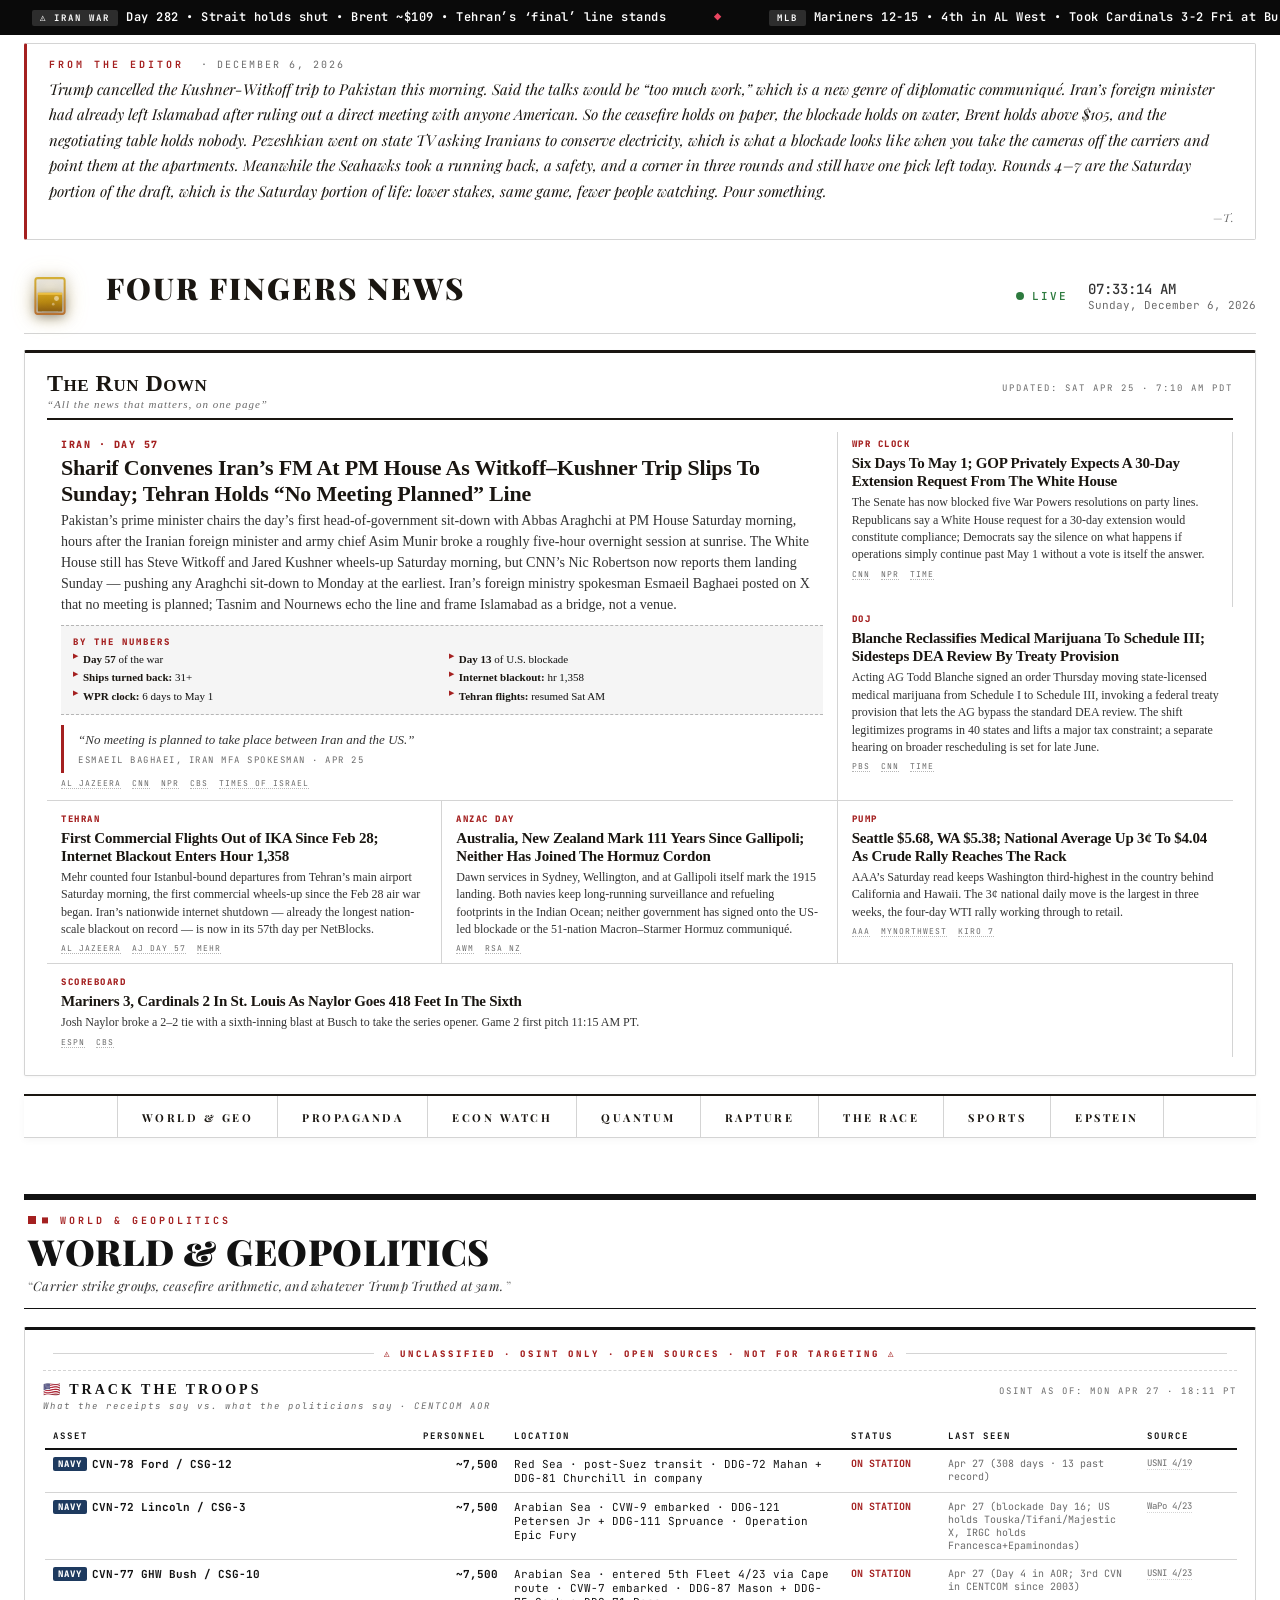
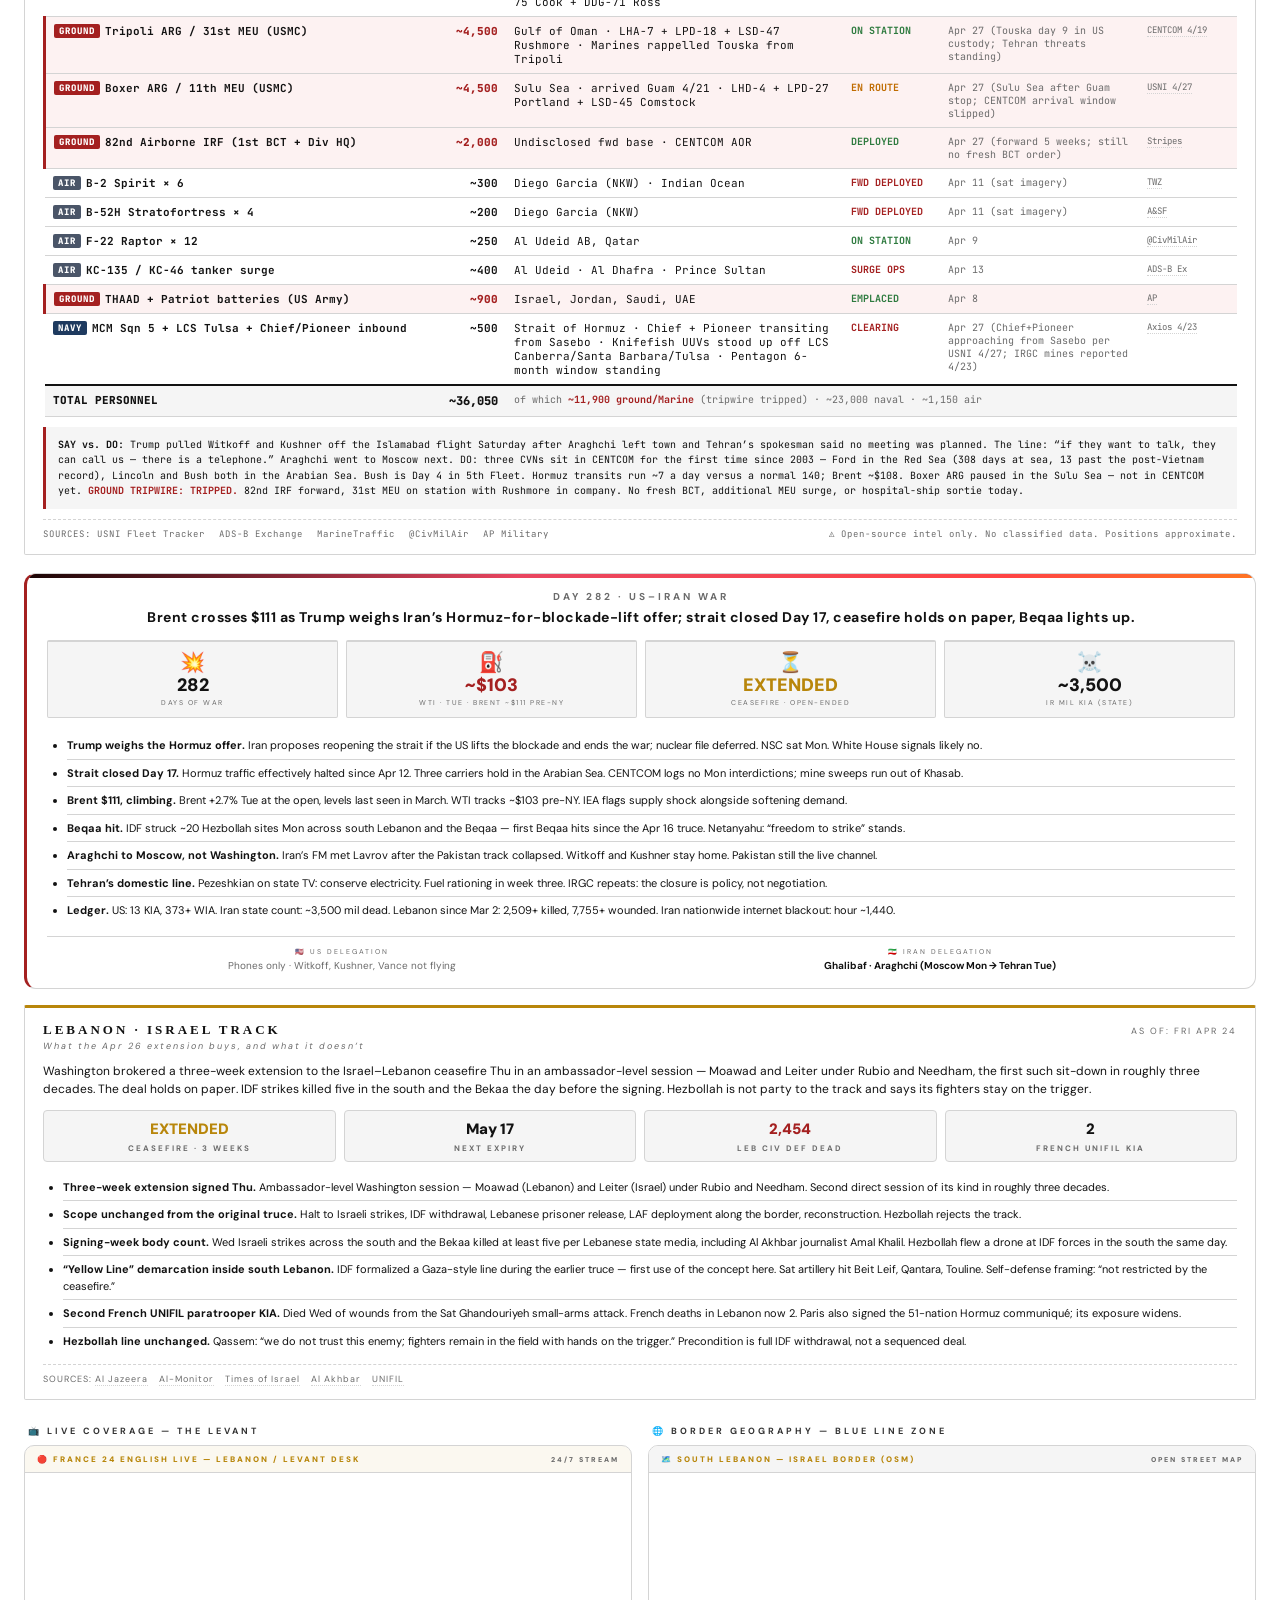
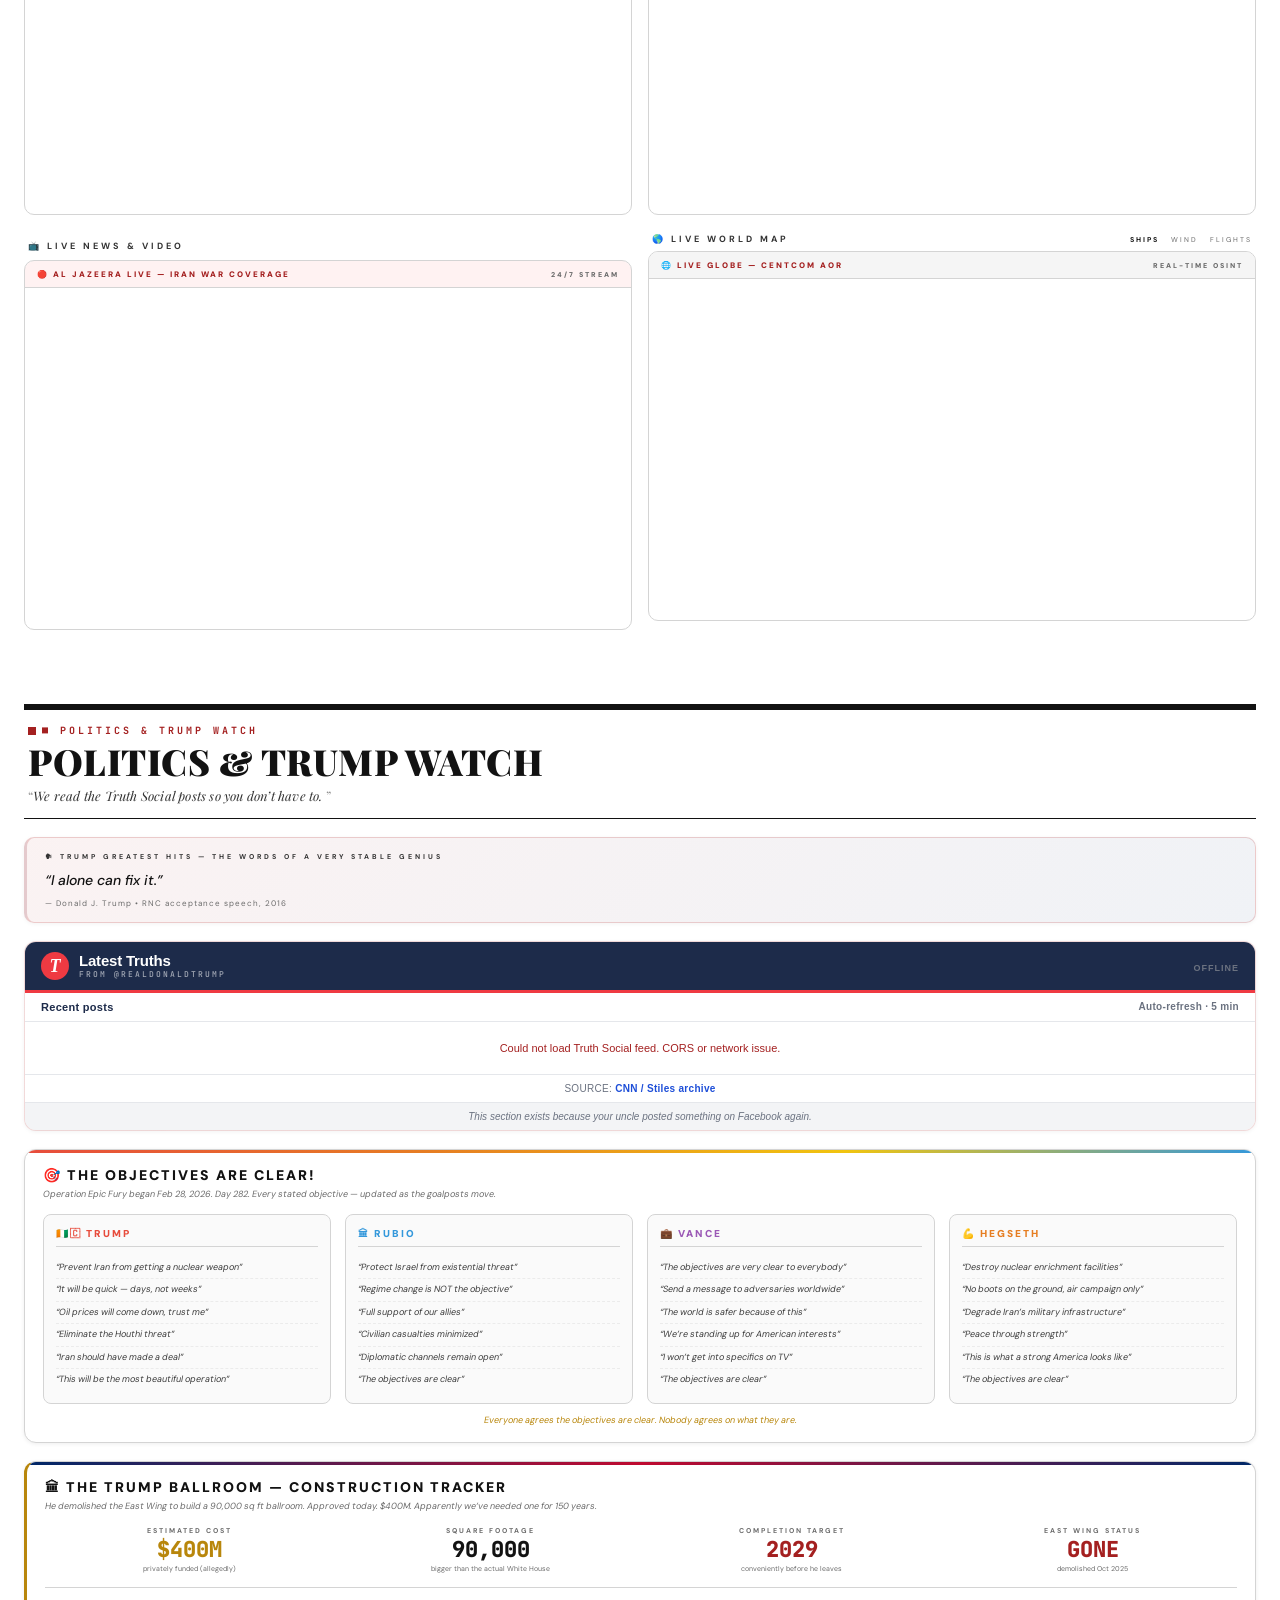
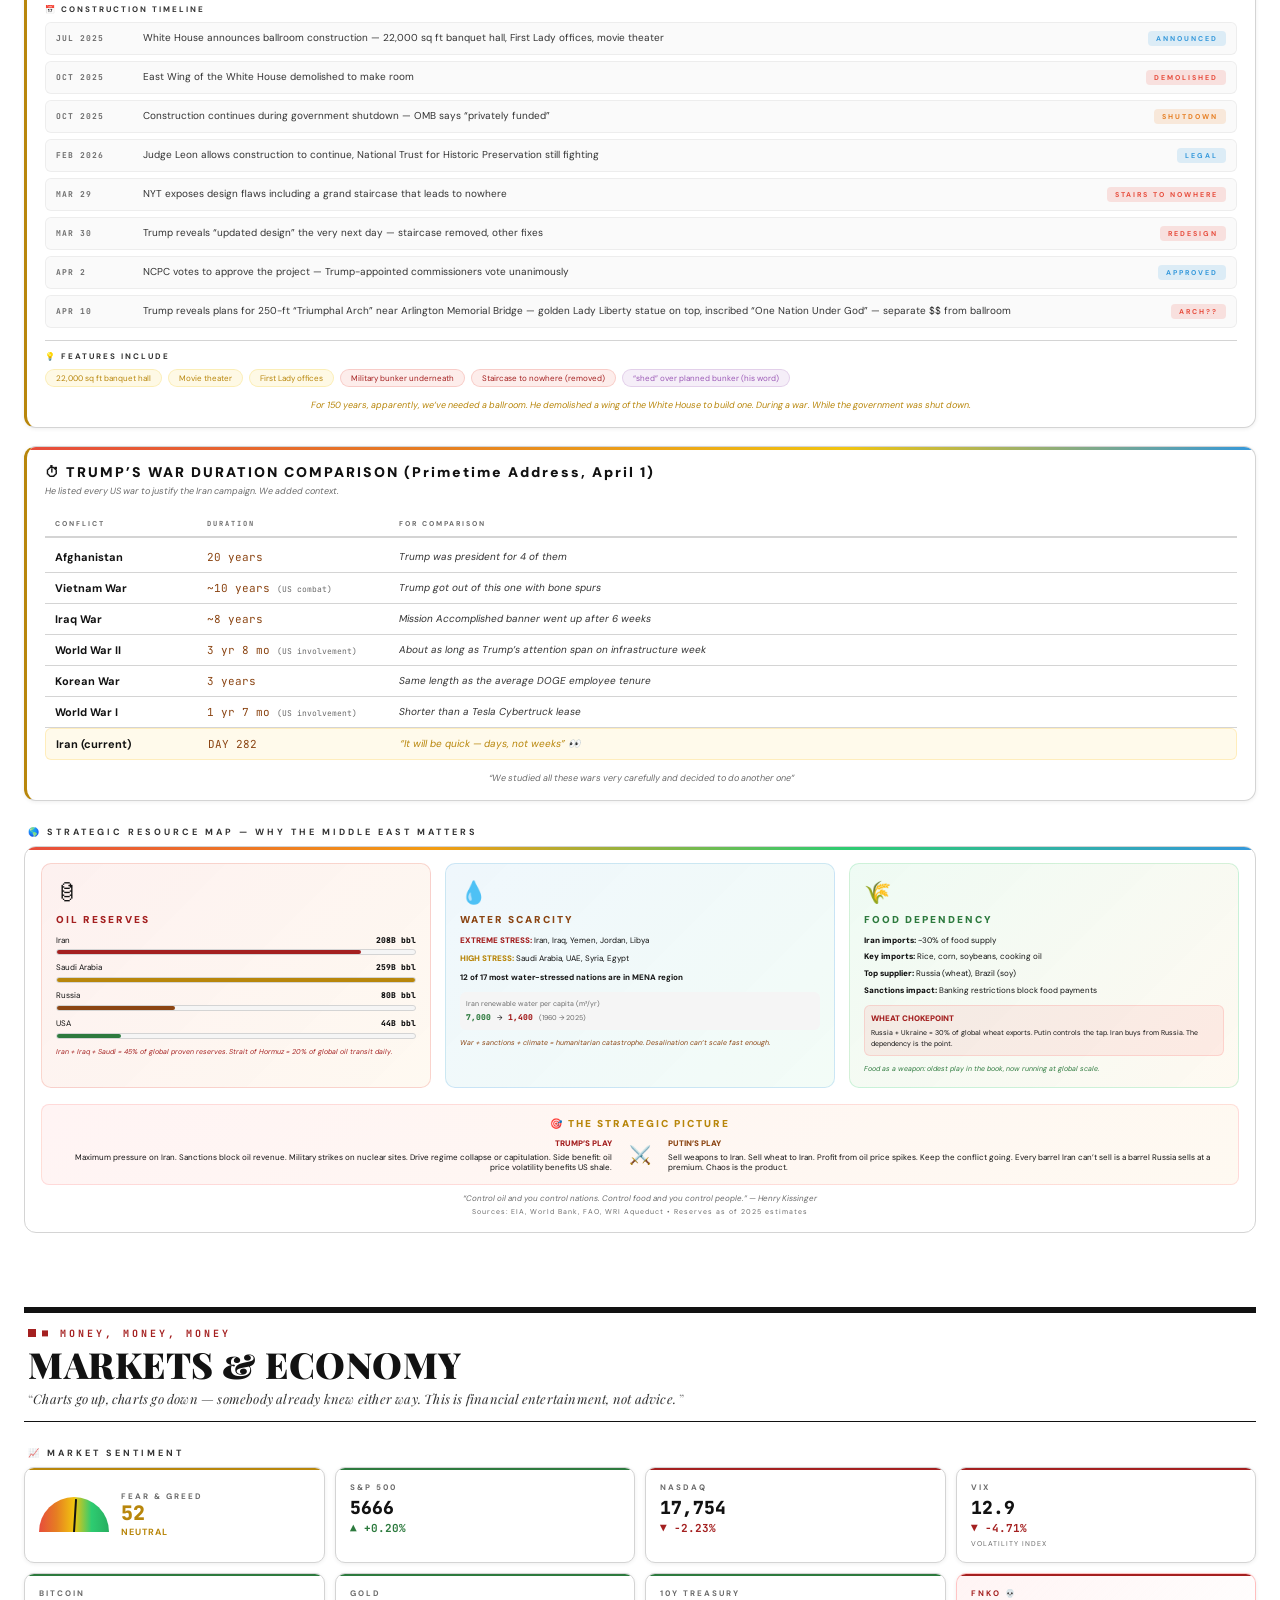
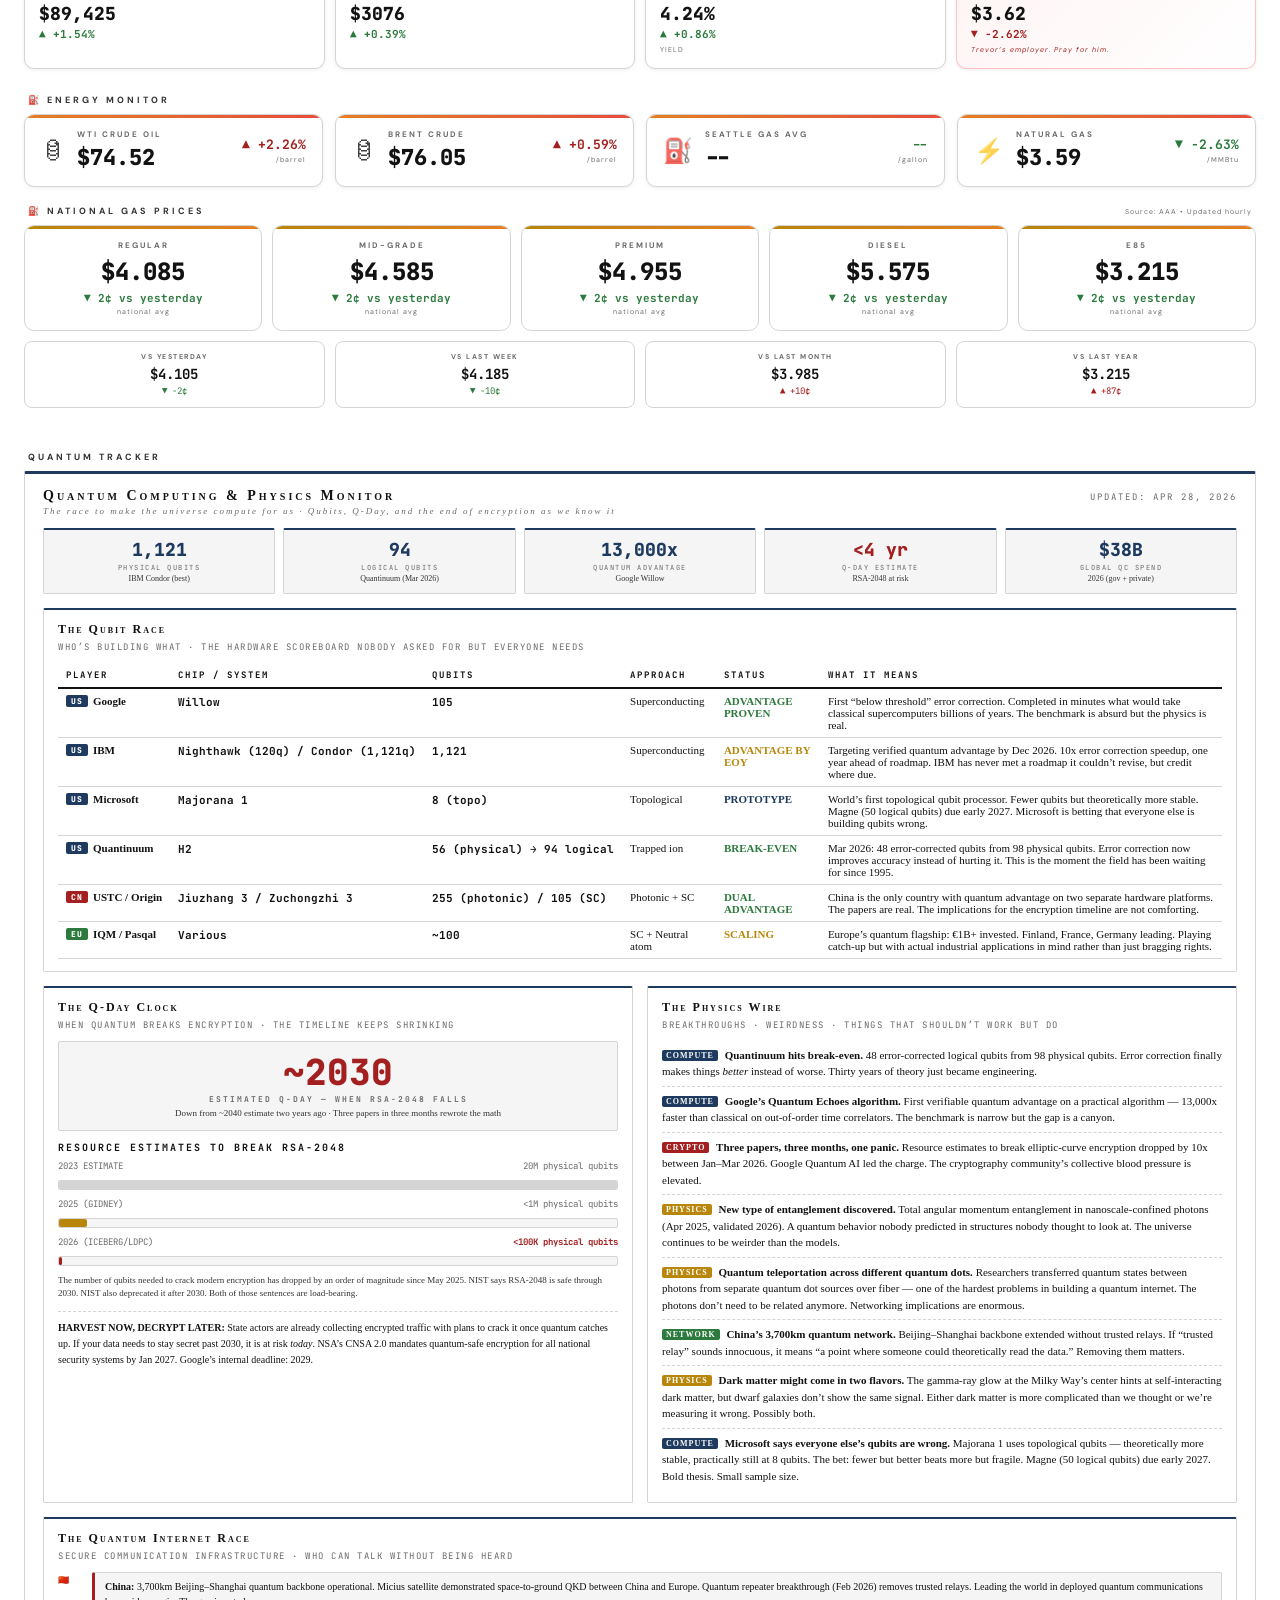
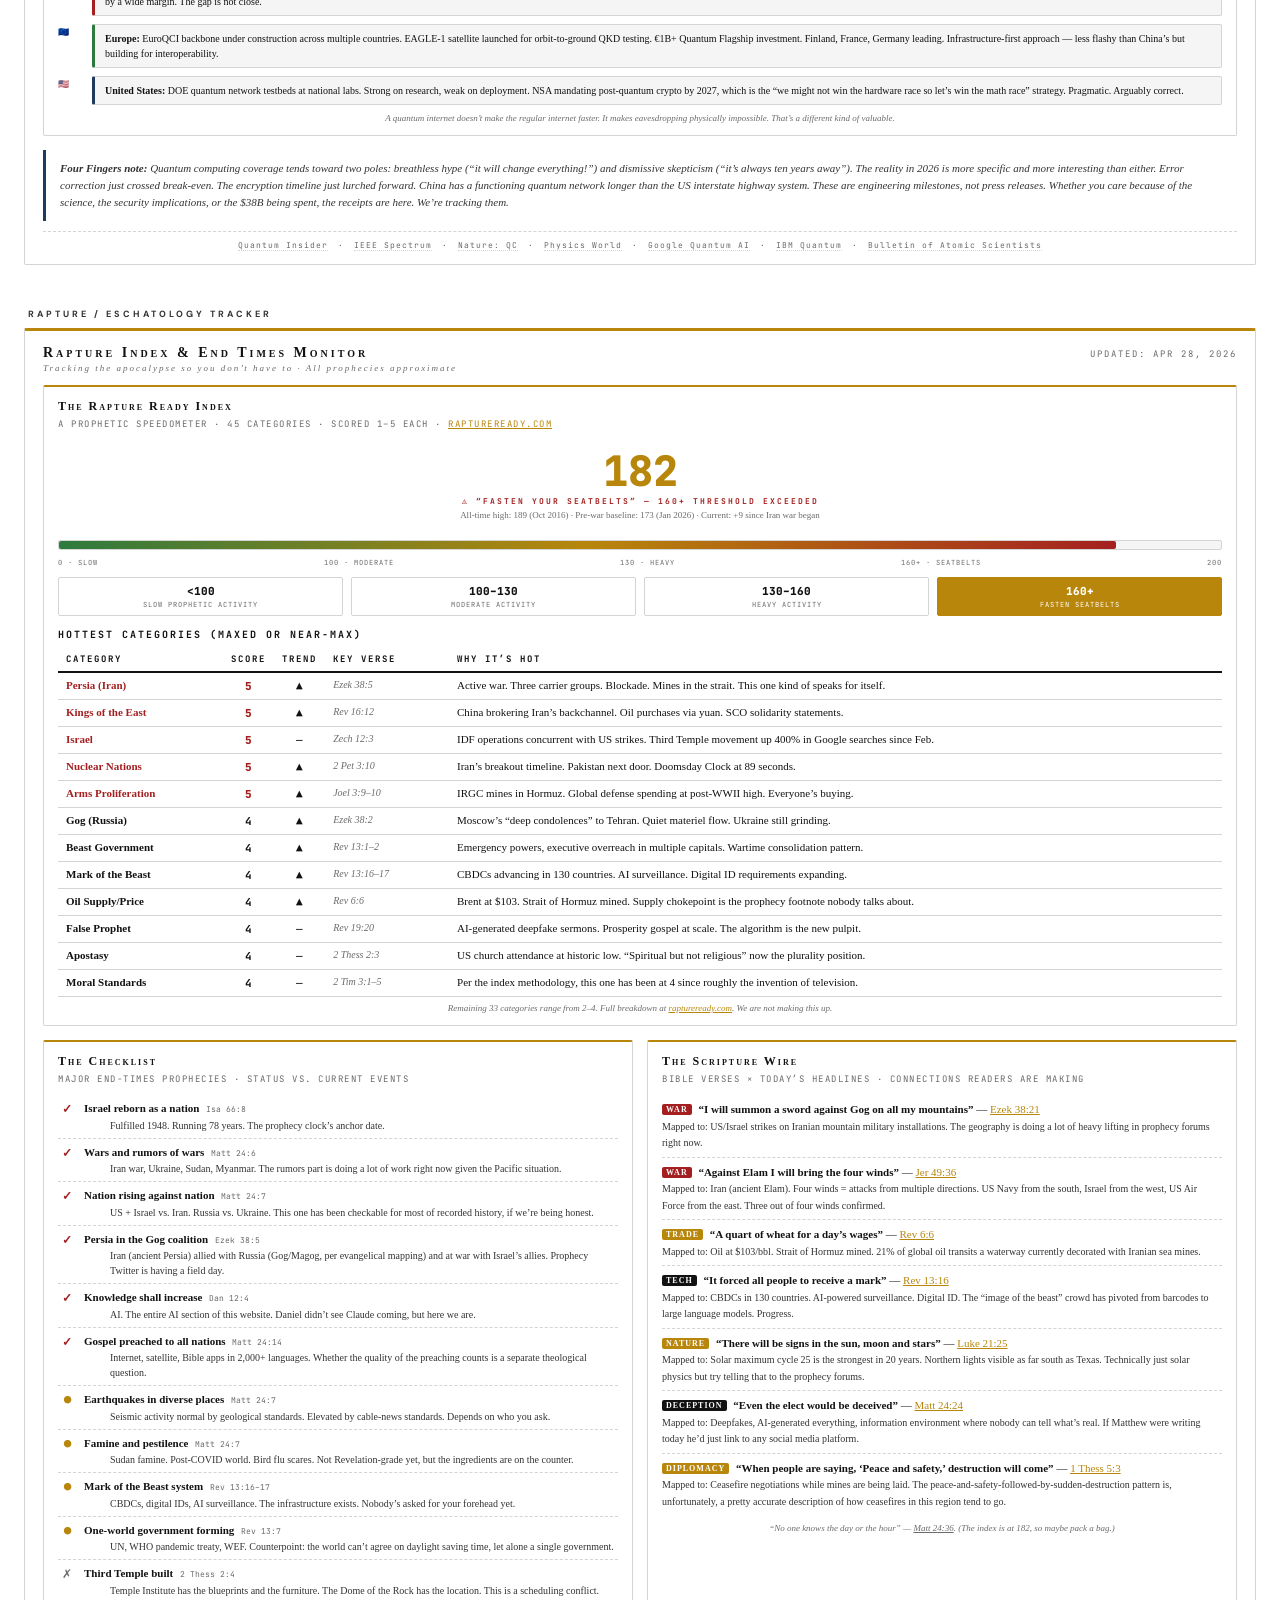
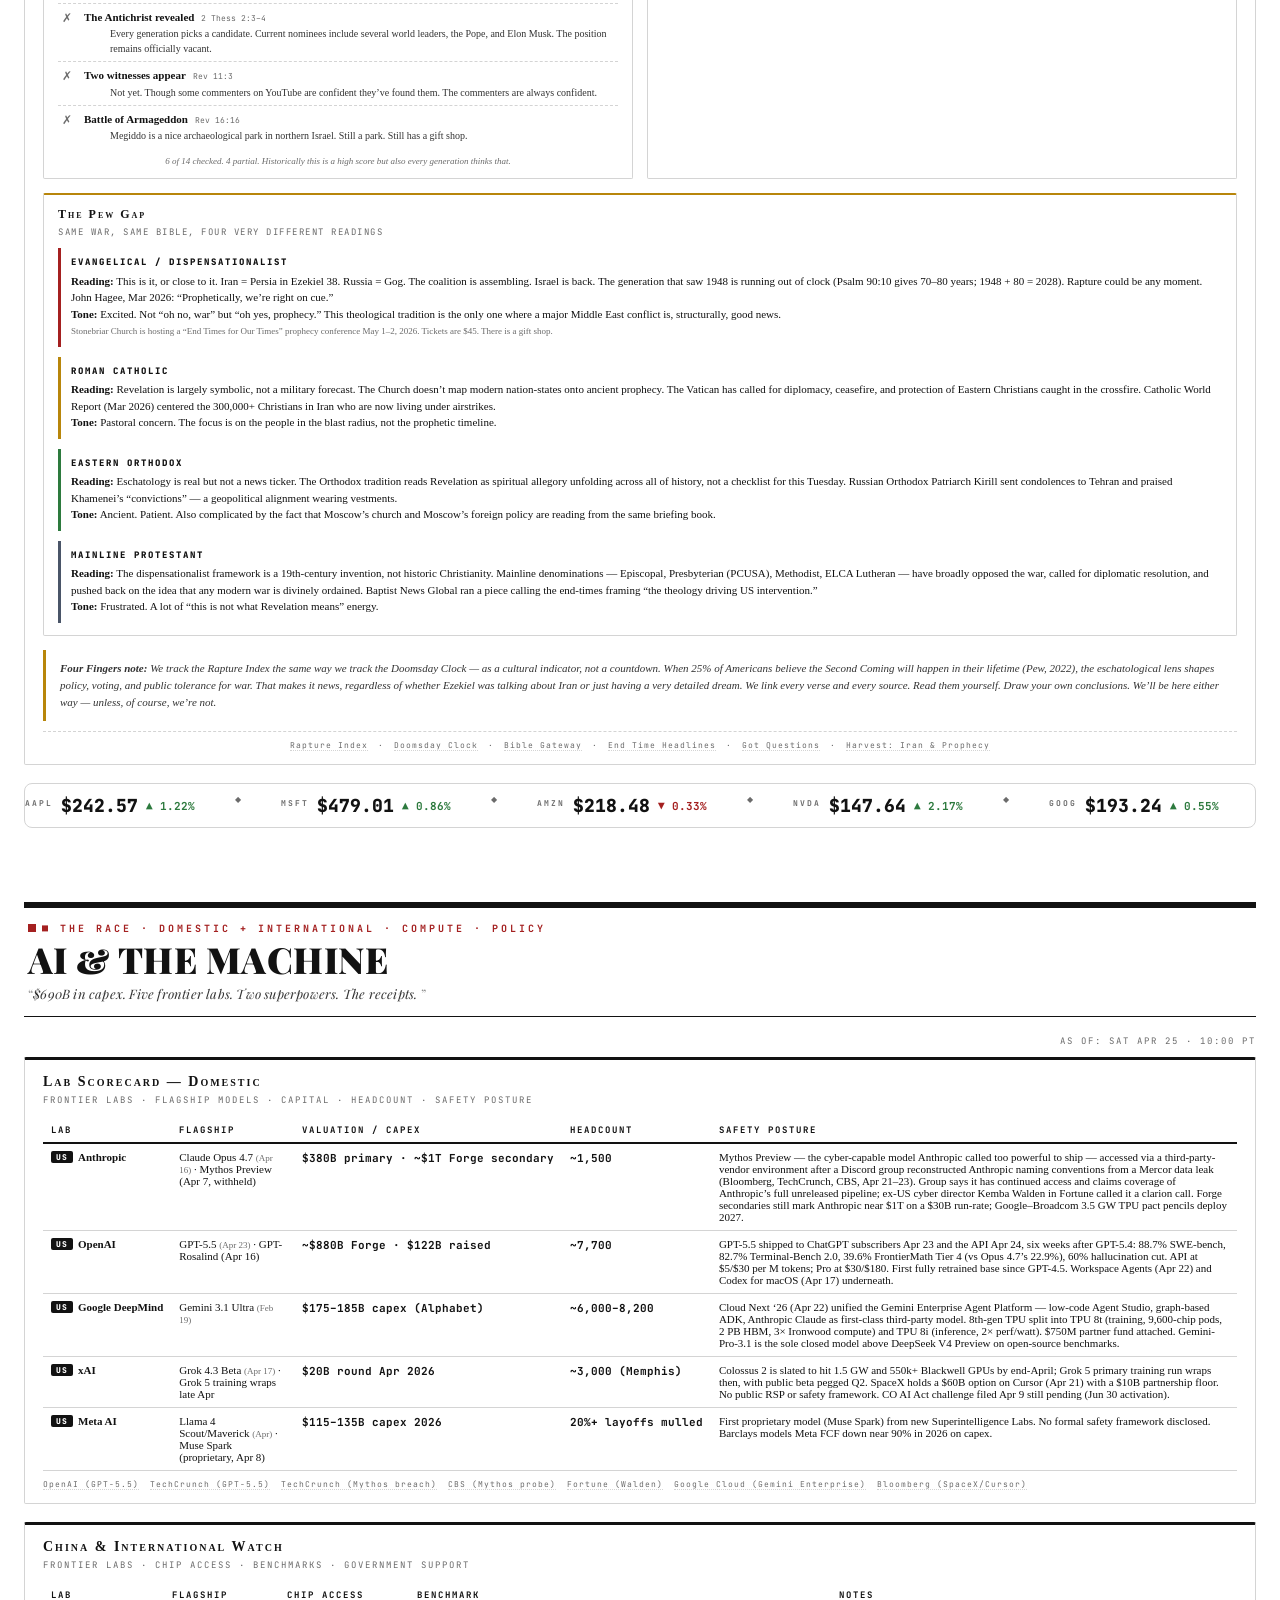
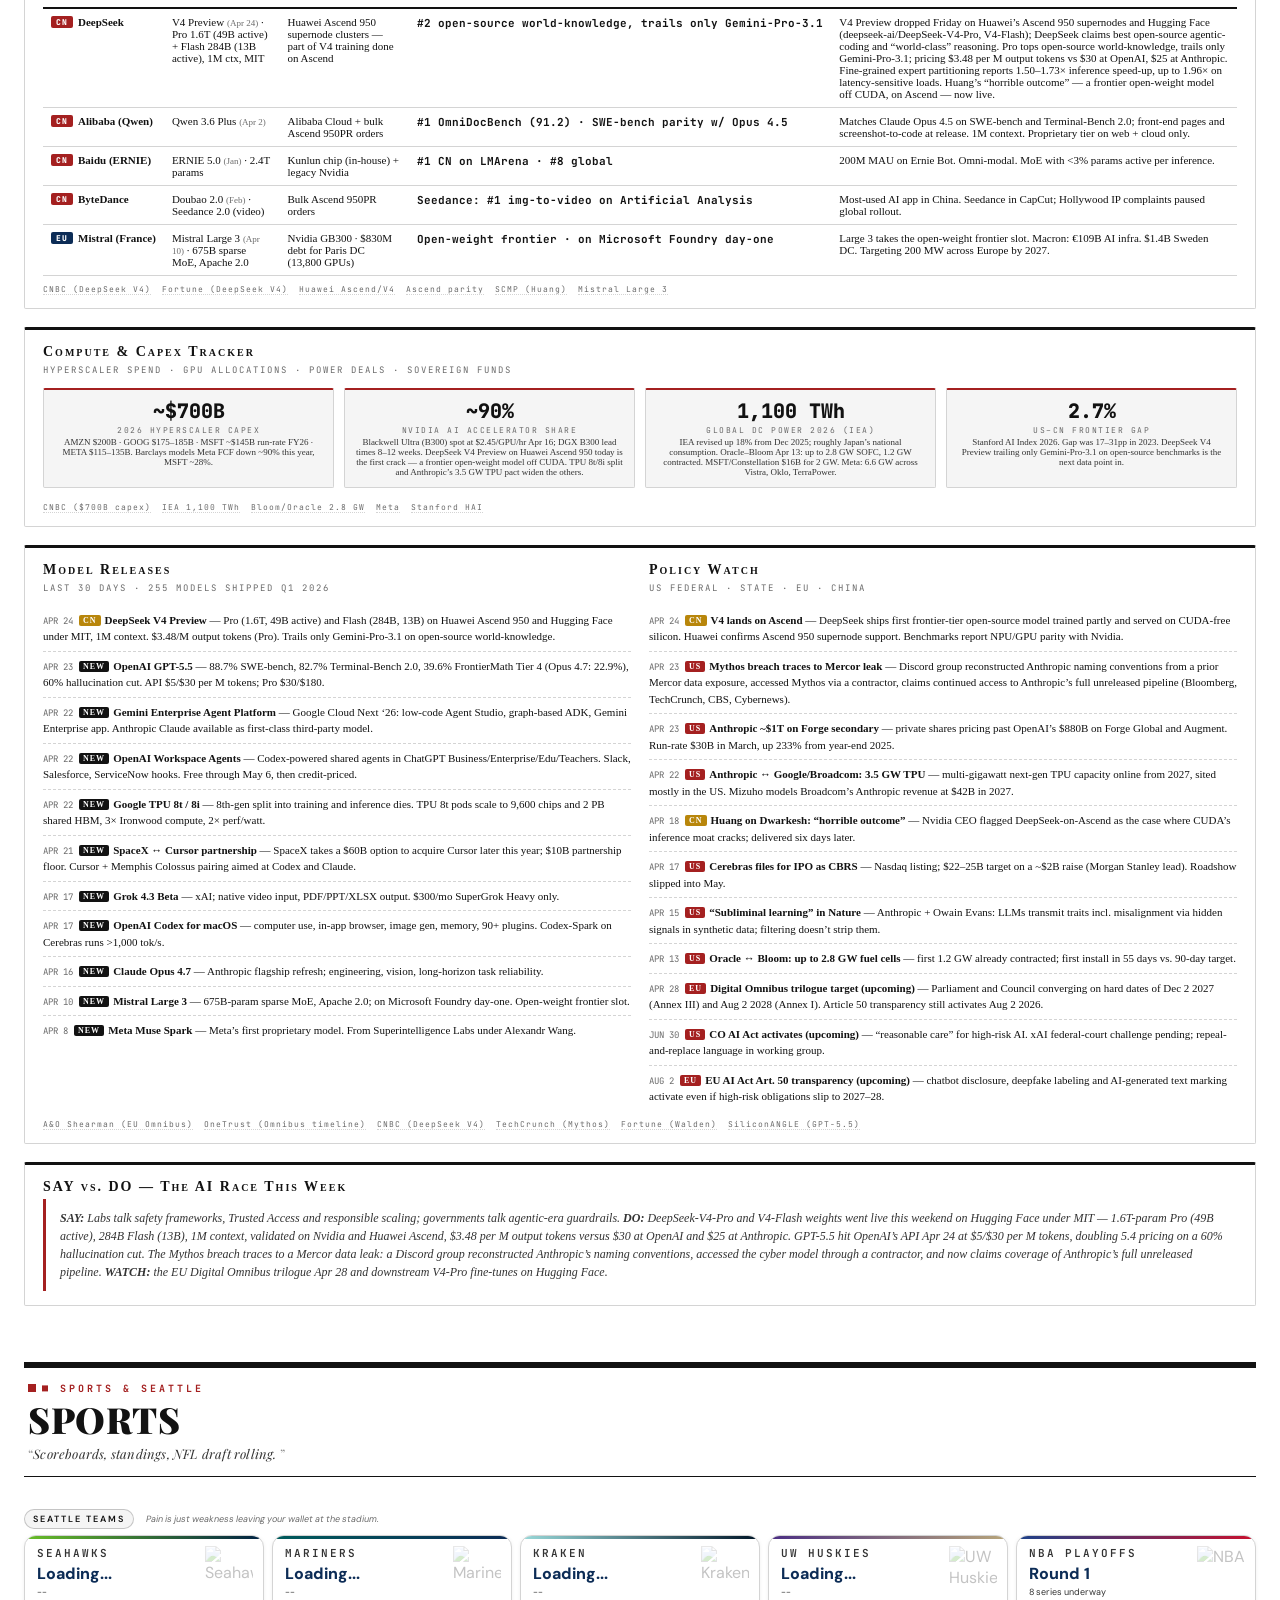
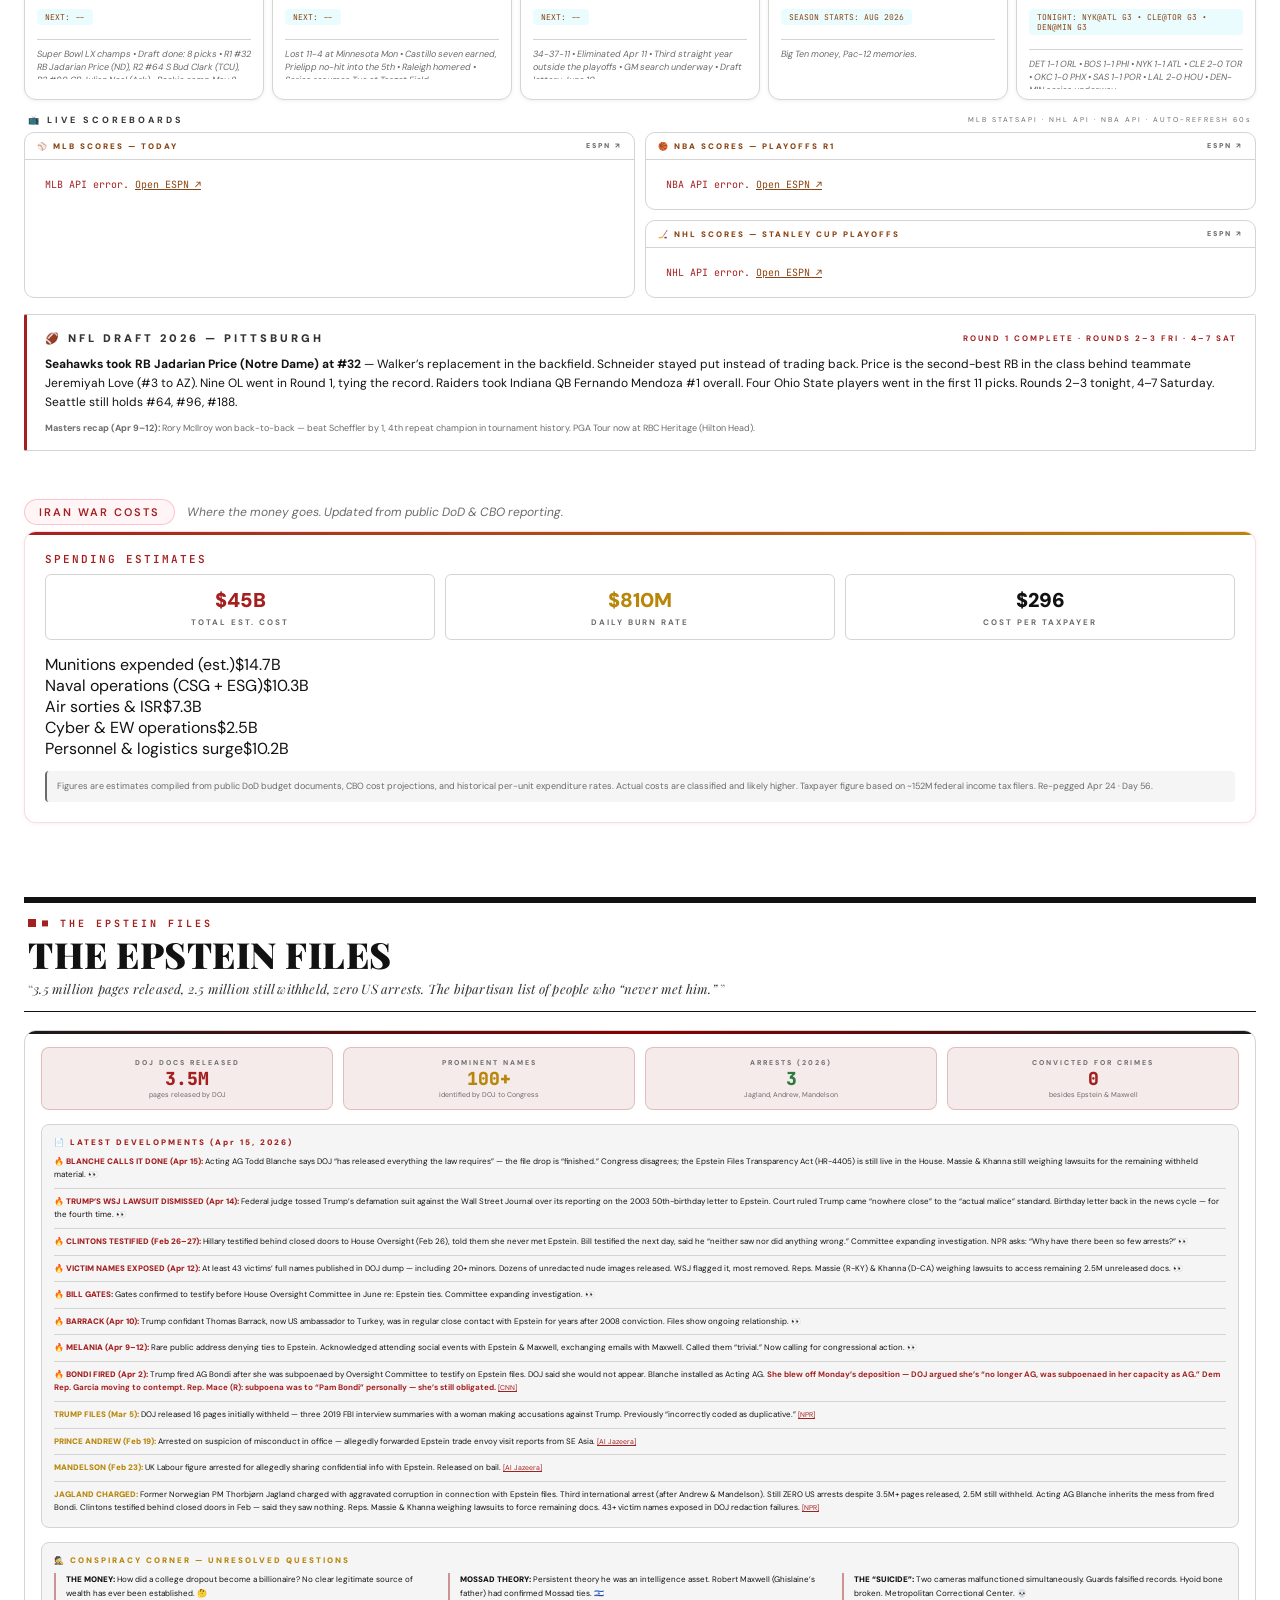
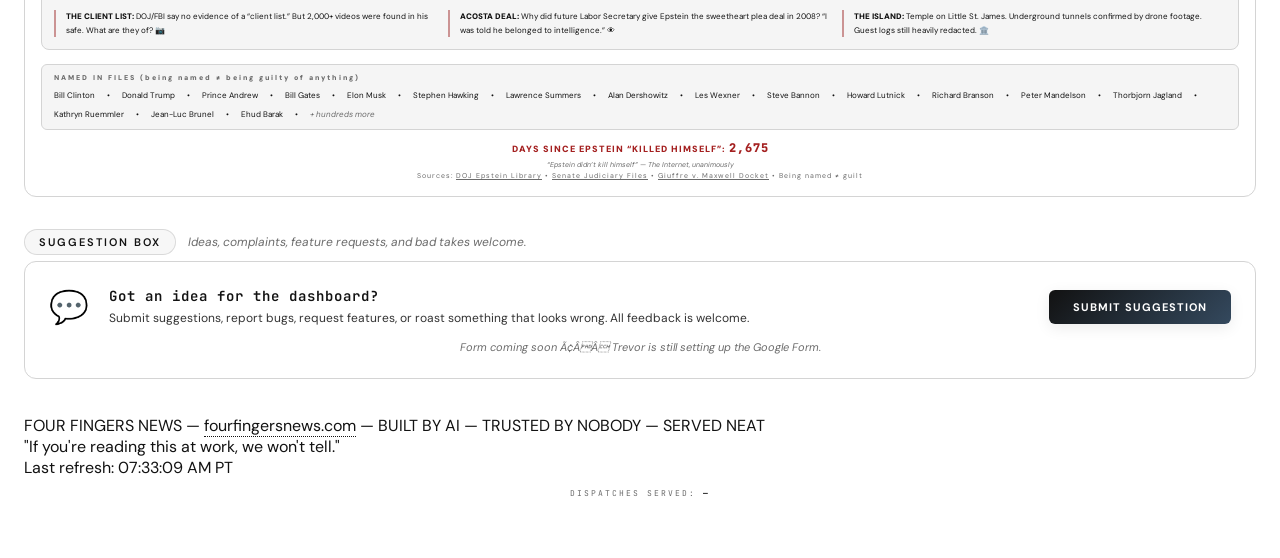
==== commit 6879b52d: "Daily news refresh — Apr 28, 2026" ====
--- a/index.html
+++ b/index.html
@@ -1591,7 +1591,7 @@
       @media (max-width:600px){#iranWarBanner .iw-stats{grid-template-columns:repeat(2,1fr);}}
     </style>
     <div class="iw-title">DAY <span class="iran-day-count">60</span> &middot; US&ndash;IRAN WAR</div>
-    <div class="iw-headline">The strait holds shut into its 16th day; Tehran&rsquo;s rejection of the Hormuz-swap stands, three carriers idle, Brent steady near $109 at Asia close.</div>
+    <div class="iw-headline">Brent crosses $111 as Trump weighs Iran&rsquo;s Hormuz-for-blockade-lift offer; strait closed Day 17, ceasefire holds on paper, Beqaa lights up.</div>
     <div class="iw-stats">
       <div class="iw-stat">
         <div class="iw-stat-icon">&#128165;</div>
@@ -1600,8 +1600,8 @@
       </div>
       <div class="iw-stat">
         <div class="iw-stat-icon">&#9981;&#65039;</div>
-        <div class="iw-stat-val" style="color:#2d7a3e;">~$97</div>
-        <div class="iw-stat-lbl">WTI &middot; TUE &middot; BRENT ~$109 ASIA CLOSE</div>
+        <div class="iw-stat-val" style="color:var(--red);">~$103</div>
+        <div class="iw-stat-lbl">WTI &middot; TUE &middot; BRENT ~$111 PRE-NY</div>
       </div>
       <div class="iw-stat">
         <div class="iw-stat-icon">&#9203;</div>
@@ -1615,13 +1615,13 @@
       </div>
     </div>
     <ul class="iw-bullets">
-      <li><b>State Dept stays cold.</b> Rubio&rsquo;s overnight readout holds the line: &ldquo;no movement.&rdquo; NSC sits Tue with no scheduled brief. Trump on Truth: &ldquo;they know where we are.&rdquo;</li>
-      <li><b>Strait stays closed.</b> Hormuz now in Day 16 of the IRGC closure. CENTCOM logs no Tue interdictions. 39 vessels on the redirect roster since Apr 13. Mine sweeps run out of Khasab.</li>
-      <li><b>Oil firm at the open.</b> Brent $109.2 at the Asia close; WTI $97.10 pre-NY. Saudi production-hold extension priced in; Iranian fields drawing down on storage overflow.</li>
-      <li><b>Beqaa overnight.</b> IDF logs 14 strikes south of the Litani and into the Beqaa Mon night through Tue dawn. LAF: 23 wounded, two responders. The Apr 23 framework still excludes Hezbollah.</li>
-      <li><b>Russia keeps a lane.</b> Lavrov in Moscow: ready to &ldquo;broker, not arbitrate.&rdquo; Araghchi flies back to Tehran Tue PM. Beijing&rsquo;s MFA echoes a &ldquo;neutral&rdquo; channel; Pakistan stays the live wire.</li>
-      <li><b>Tehran&rsquo;s domestic line.</b> Foreign Ministry calls the rejection &ldquo;final&rdquo;; Pezeshkian Tue: &ldquo;the door isn&rsquo;t closed but it isn&rsquo;t ours to open.&rdquo; Fuel rationing in week three. IRGC: closure is policy, not negotiation.</li>
-      <li><b>Ledger.</b> US: 13 KIA, 373+ WIA. Iran state count: ~3,500 mil dead. Lebanon since Mar 2: 2,509+ killed, 7,755+ wounded. Iran nationwide internet blackout: hour ~1,422.</li>
+      <li><b>Trump weighs the Hormuz offer.</b> Iran proposes reopening the strait if the US lifts the blockade and ends the war; nuclear file deferred. NSC sat Mon. White House signals likely no.</li>
+      <li><b>Strait closed Day 17.</b> Hormuz traffic effectively halted since Apr 12. Three carriers hold in the Arabian Sea. CENTCOM logs no Mon interdictions; mine sweeps run out of Khasab.</li>
+      <li><b>Brent $111, climbing.</b> Brent +2.7% Tue at the open, levels last seen in March. WTI tracks ~$103 pre-NY. IEA flags supply shock alongside softening demand.</li>
+      <li><b>Beqaa hit.</b> IDF struck ~20 Hezbollah sites Mon across south Lebanon and the Beqaa &mdash; first Beqaa hits since the Apr 16 truce. Netanyahu: &ldquo;freedom to strike&rdquo; stands.</li>
+      <li><b>Araghchi to Moscow, not Washington.</b> Iran&rsquo;s FM met Lavrov after the Pakistan track collapsed. Witkoff and Kushner stay home. Pakistan still the live channel.</li>
+      <li><b>Tehran&rsquo;s domestic line.</b> Pezeshkian on state TV: conserve electricity. Fuel rationing in week three. IRGC repeats: the closure is policy, not negotiation.</li>
+      <li><b>Ledger.</b> US: 13 KIA, 373+ WIA. Iran state count: ~3,500 mil dead. Lebanon since Mar 2: 2,509+ killed, 7,755+ wounded. Iran nationwide internet blackout: hour ~1,440.</li>
     </ul>
     <div class="iw-delegations">
       <div class="iw-del-box">
@@ -1630,7 +1630,7 @@
       </div>
       <div class="iw-del-box">
         <div class="iw-del-lbl">&#127470;&#127479; IRAN DELEGATION</div>
-        <div class="iw-del-val">Ghalibaf &middot; Araghchi (Moscow Mon &rarr; Tehran Tue PM)</div>
+        <div class="iw-del-val">Ghalibaf &middot; Araghchi (Moscow Mon &rarr; Tehran Tue)</div>
       </div>
     </div>
   </div>
@@ -2284,7 +2284,7 @@
         <div class="qm-title">Quantum Computing &amp; Physics Monitor</div>
         <div class="qm-subtitle">The race to make the universe compute for us &middot; Qubits, Q-Day, and the end of encryption as we know it</div>
       </div>
-      <div class="qm-dateline">UPDATED: <span id="quantumUpdated">Apr 23, 2026</span></div>
+      <div class="qm-dateline">UPDATED: <span id="quantumUpdated">Apr 28, 2026</span></div>
     </div>
 
     <!-- ═══ SCOREBOARD ═══ -->
@@ -2578,7 +2578,7 @@
         <div class="rp-title">Rapture Index &amp; End Times Monitor</div>
         <div class="rp-subtitle">Tracking the apocalypse so you don&rsquo;t have to &middot; All prophecies approximate</div>
       </div>
-      <div class="rp-dateline">UPDATED: <span id="raptureUpdated">Apr 23, 2026</span></div>
+      <div class="rp-dateline">UPDATED: <span id="raptureUpdated">Apr 28, 2026</span></div>
     </div>
 
     <!-- ═══ RAPTURE READY INDEX BREAKDOWN ═══ -->
@@ -3196,7 +3196,7 @@
         <div class="card-score" id="seahawksRecord">Loading...</div>
         <div class="card-detail" id="seahawksDetail">--</div>
         <div class="card-next" id="seahawksNext">NEXT: --</div>
-        <div class="card-quip" id="seahawksQuip">Super Bowl LX champs &bull; R1 Pick #32: RB Jadarian Price, Notre Dame &bull; Walker&rsquo;s replacement &bull; Rounds 2&ndash;3 tonight (Fri) &bull; Picks remaining: #64, #96, #188.</div>
+        <div class="card-quip" id="seahawksQuip">Super Bowl LX champs &bull; Draft done: 8 picks &bull; R1 #32 RB Jadarian Price (ND), R2 #64 S Bud Clark (TCU), R3 #99 CB Julian Neal (Ark) &bull; Rookie camp May 8.</div>
       </div>
       <!-- Mariners -->
       <div class="card card-mariners fade-in" style="position:relative;">
@@ -3205,7 +3205,7 @@
         <div class="card-score" id="marinersRecord">Loading...</div>
         <div class="card-detail" id="marinersDetail">--</div>
         <div class="card-next" id="marinersNext">NEXT: --</div>
-        <div class="card-quip" id="marinersQuip">9-10 &bull; Dropped opener at Padres 4-1 &bull; 5-game streak snapped &bull; Woo tough-luck loss &bull; Game 2 tonight in SD.</div>
+        <div class="card-quip" id="marinersQuip">Lost 11-4 at Minnesota Mon &bull; Castillo seven earned, Prielipp no-hit into the 5th &bull; Raleigh homered &bull; Series resumes Tue at Target Field.</div>
       </div>
       <!-- Kraken -->
       <div class="card card-kraken fade-in" style="position:relative;">
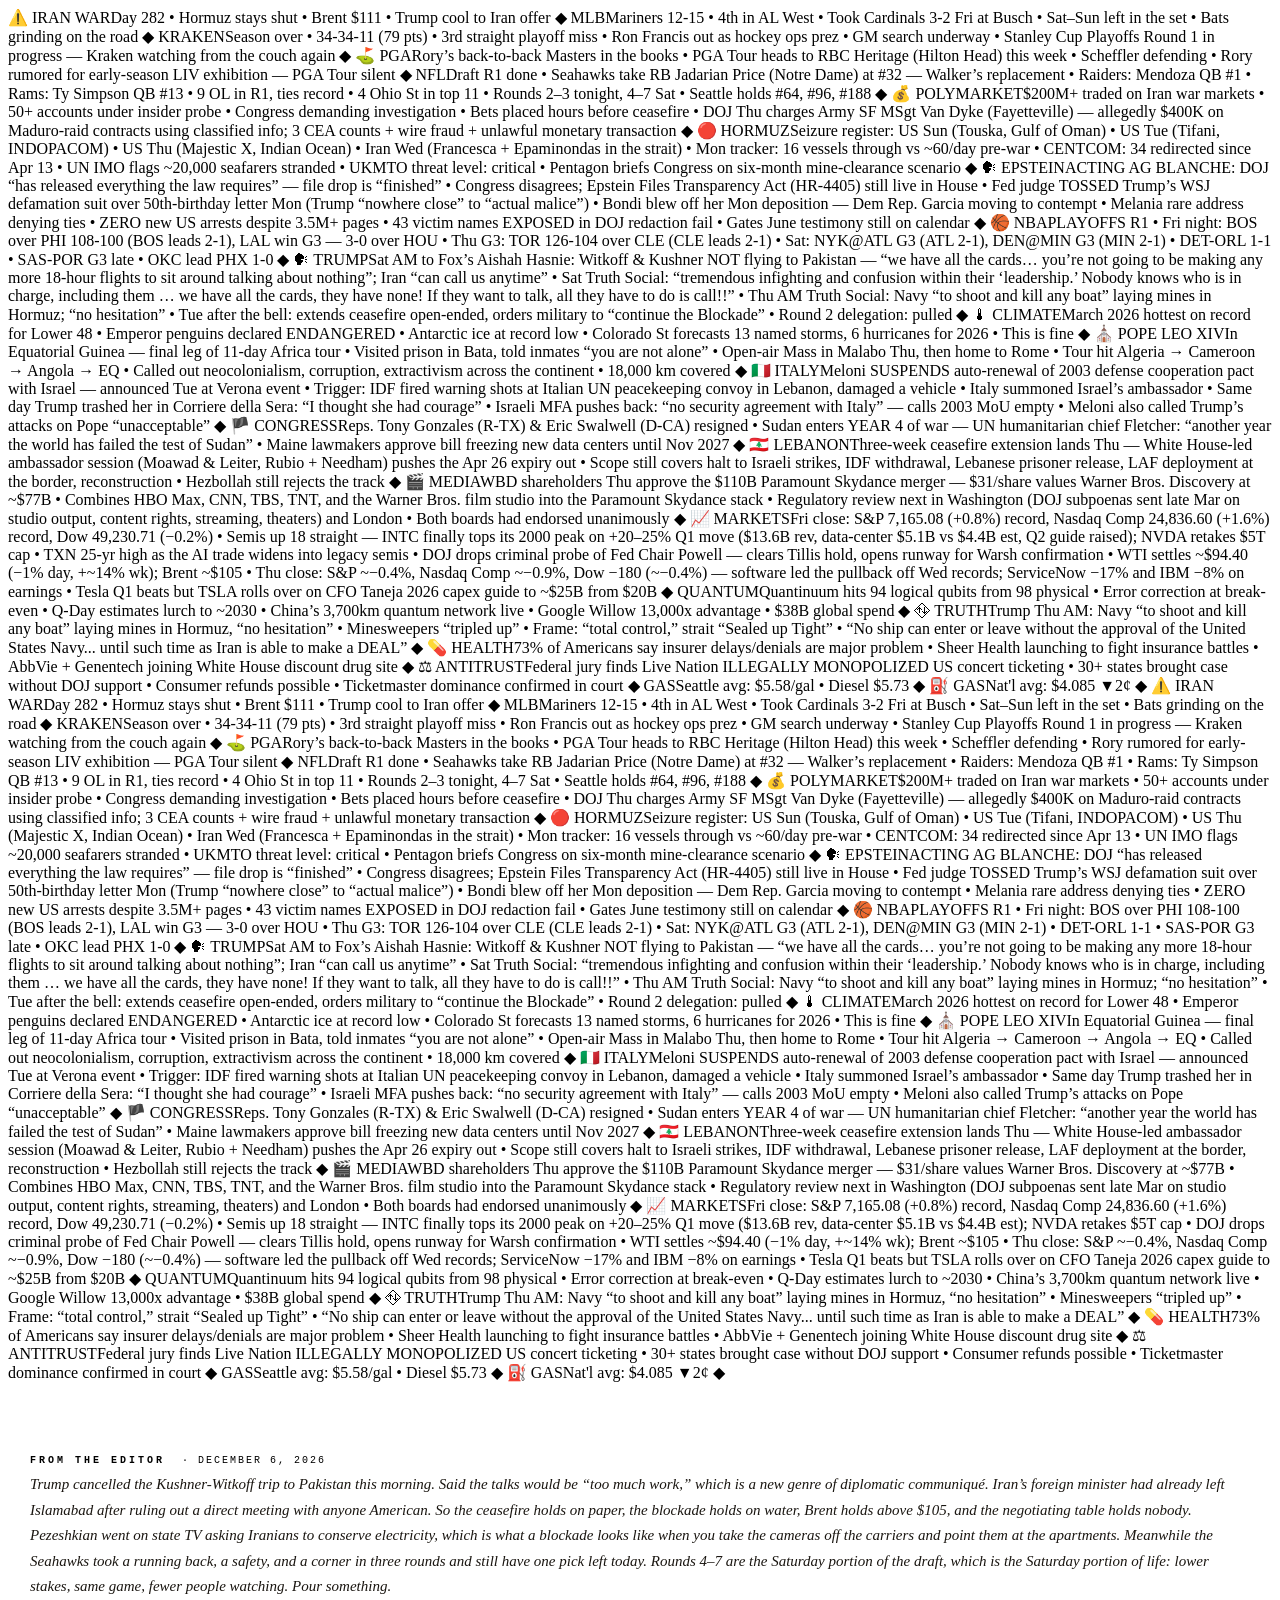
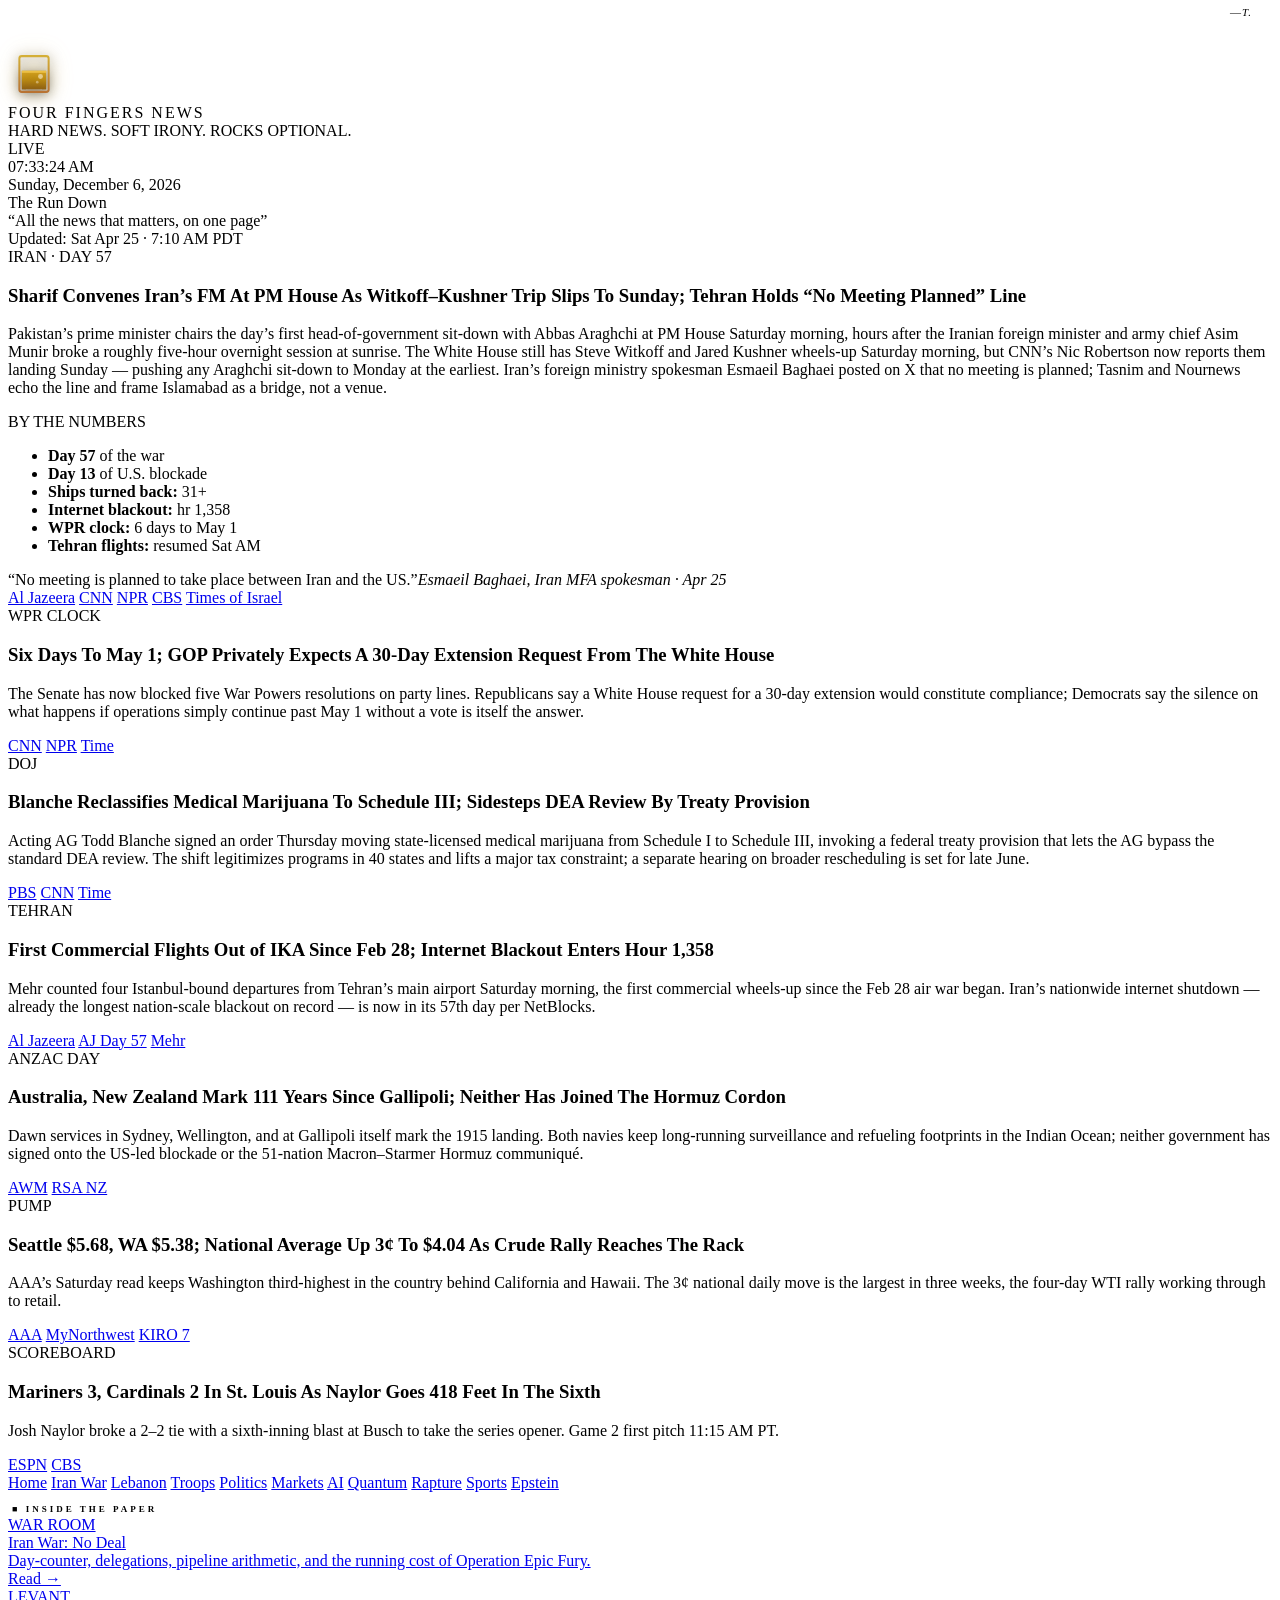
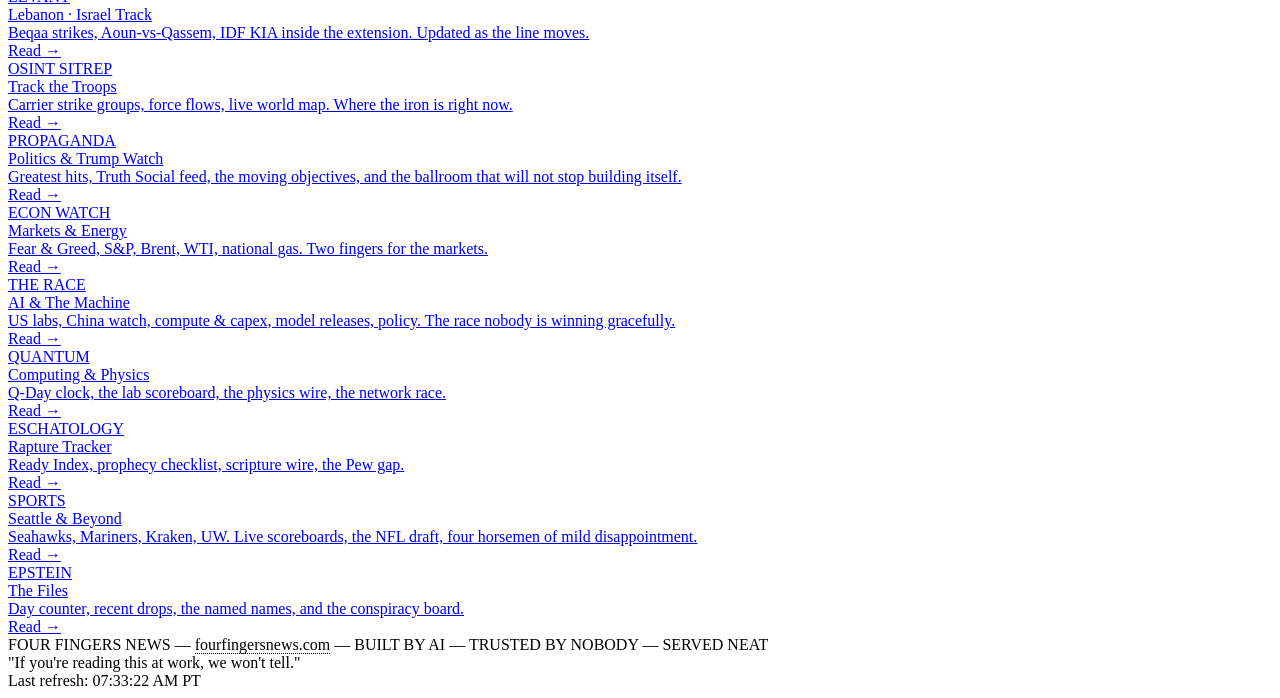
==== commit 2036b194: "Iran banner refresh (Day 60, 12:10 PT): Hormuz-for-blockade offer cold at WH, UAE exits OPEC, Brent " ====
--- a/index.html
+++ b/index.html
@@ -1,1002 +1,55 @@
 <!DOCTYPE html>
 <html lang="en">
 <head>
+<!--
+  ════════════════════════════════════════════════════════════════════════
+  FOUR FINGERS NEWS — LANDING PAGE
+  ════════════════════════════════════════════════════════════════════════
+
+  STRUCTURE NOTE: This site is multi-page. index.html is the LANDING page
+  only — chyron, From the Editor, The Run Down, and a card grid linking
+  to each section page. Section content lives on its own page:
+
+      iran.html      Iran War banner + cost tracker
+      lebanon.html   Lebanon · Israel Track
+      troops.html    Track the Troops + live world map
+      politics.html  Trump quotes / truths / objectives / ballroom / etc.
+      markets.html   Market sentiment / energy / national gas
+      ai.html        AI & The Machine
+      quantum.html   Quantum / Computing & Physics
+      rapture.html   Rapture / Eschatology
+      sports.html    Seattle teams + live scoreboards + NFL draft
+      epstein.html   Epstein Files
+
+  DO NOT add the Iran War banner, Lebanon Track, etc. into index.html.
+  Edit them on their own page. Shared chrome (chyron, header, nav) is
+  duplicated across every page; chyron updates apply to all of them.
+
+  See CLAUDE.md in the repo root for the full editing contract.
+  ════════════════════════════════════════════════════════════════════════
+-->
 <meta charset="UTF-8">
 <meta name="viewport" content="width=device-width, initial-scale=1.0">
 <title>Four Fingers News &mdash; The news, neat.</title>
 <meta name="description" content="Four Fingers News &mdash; The news, neat. Hard news with a slanted, joking, cynical take. Pour first. Read second.">
 <meta name="theme-color" content="#0f1419">
 <link rel="canonical" href="https://fourfingersnews.com/">
-<!-- Open Graph -->
 <meta property="og:type" content="website">
 <meta property="og:site_name" content="Four Fingers News">
 <meta property="og:title" content="Four Fingers News &mdash; The news, neat.">
 <meta property="og:description" content="Pour first. Read second. Two fingers for the markets, two for the politics.">
 <meta property="og:url" content="https://fourfingersnews.com/">
-<!-- Twitter -->
 <meta name="twitter:card" content="summary_large_image">
 <meta name="twitter:title" content="Four Fingers News &mdash; The news, neat.">
 <meta name="twitter:description" content="Pour first. Read second. Two fingers for the markets, two for the politics.">
 <link rel="icon" href="data:image/svg+xml,%3Csvg xmlns='http://www.w3.org/2000/svg' viewBox='0 0 64 64'%3E%3Crect x='14' y='10' width='36' height='44' rx='3' ry='3' fill='none' stroke='%23d4af37' stroke-width='3'/%3E%3Crect x='17' y='28' width='30' height='23' fill='%23b8860b' opacity='0.95'/%3E%3Crect x='17' y='28' width='30' height='3' fill='%23d4a017' opacity='0.9'/%3E%3Ccircle cx='40' cy='34' r='3' fill='%23fff8e7' opacity='0.55'/%3E%3C/svg%3E">
-<style>
-  @import url('https://fonts.googleapis.com/css2?family=JetBrains+Mono:wght@300;400;500;600;700&family=DM+Sans:wght@300;400;500;600;700;800;900&family=Playfair+Display:wght@600;700;800;900&display=swap');
-
-  * { margin: 0; padding: 0; box-sizing: border-box; }
-
-  :root {
-    /* Ã¢ÂÂÃ¢ÂÂÃ¢ÂÂ FOUR FINGERS NEWS Ã¢ÂÂ WSJ/NYT NEWSPRINT PALETTE Ã¢ÂÂÃ¢ÂÂÃ¢ÂÂ
-       White page, black ink, red nameplate. Structure from rules
-       and typography, not from color. Atmosphere through accent
-       sparingly, never through ground. */
-    --bg: #ffffff;              /* pure paper */
-    --surface: #ffffff;         /* cards blend into page, structure from rules */
-    --surface-hover: #f5f5f5;   /* neutral gray hover */
-    --border: #d4d4d4;          /* neutral gray rule */
-    --border-glow: #b5b5b5;     /* darker neutral rule for emphasis */
-    --text: #121212;            /* near-black ink */
-    --text-dim: #333333;        /* body-secondary */
-    --text-muted: #6b6b6b;      /* tertiary / bylines */
-    --accent: #8b4513;          /* saddle-brown whiskey accent */
-    --accent-glow: rgba(139, 69, 19, 0.12);
-    --green: #2d7a3e;           /* readable market green */
-    --red: #a42020;             /* nameplate red / market down */
-    --amber: #b8860b;           /* dark goldenrod Ã¢ÂÂ readable */
-    --copper: #8b4513;          /* same as accent, for compatibility */
-    --brass: #8a6d3b;           /* muted brass for rules */
-    --forest-dark: #121212;     /* neutralized Ã¢ÂÂ legacy alias for ink */
-    --forest-light: #121212;    /* neutralized Ã¢ÂÂ legacy alias for ink */
-    --mountain-blue: #34495e;
-    --mountain-slate: #566573;
-    --seahawks-green: #69BE28;
-    --seahawks-blue: #002244;
-    --mariners-teal: #005C5C;
-    --mariners-blue: #0C2C56;
-    --kraken-teal: #99D9D9;
-    --kraken-blue: #001628;
-    --uw-purple: #4B2E83;
-    --uw-gold: #B7A57A;
-    --nba-blue: #1D428A;
-    --nba-red: #C8102E;
-  }
-
-  body {
-    background: var(--bg);
-    color: var(--text);
-    font-family: 'DM Sans', -apple-system, sans-serif;
-    overflow-x: hidden;
-    min-height: 100vh;
-  }
-
-  /* Ã¢ÂÂÃ¢ÂÂ Newsprint Background Ã¢ÂÂ quiet warm page Ã¢ÂÂÃ¢ÂÂ */
-  .bg-grid {
-    position: fixed;
-    top: 0; left: 0;
-    width: 100%; height: 100%;
-    background: var(--bg);
-    z-index: -1;
-    pointer-events: none;
-  }
-  .bg-grid::after { content: none; }
-  .particles { display: none !important; }
-
-  /* &#9472;&#9472; Floating Particles &#9472;&#9472; */
-  .particles {
-    position: fixed;
-    top: 0; left: 0;
-    width: 100%; height: 100%;
-    z-index: 0;
-    pointer-events: none;
-  }
-
-  .particle {
-    position: absolute;
-    width: 2px; height: 2px;
-    background: var(--forest-light);
-    border-radius: 50%;
-    opacity: 0;
-    animation: particleFloat linear infinite;
-    box-shadow: 0 0 4px rgba(111, 184, 150, 0.4);
-  }
-
-  @keyframes particleFloat {
-    0% { opacity: 0; transform: translateY(100vh) scale(0); }
-    10% { opacity: 0.6; }
-    90% { opacity: 0.6; }
-    100% { opacity: 0; transform: translateY(-10vh) scale(1); }
-  }
-
-  /* &#9472;&#9472; Main Container &#9472;&#9472; */
-  .main {
-    position: relative;
-    z-index: 1;
-    max-width: 1400px;
-    margin: 0 auto;
-    padding: 8px 24px 60px;
-  }
-
-  /* &#9472;&#9472; Header &#9472;&#9472; */
-  .header {
-    display: flex;
-    align-items: center;
-    justify-content: space-between;
-    padding: 12px 0 10px;
-    border-bottom: 1px solid var(--border);
-    margin-bottom: 16px;
-  }
-
-  .header-left {
-    display: flex;
-    align-items: center;
-    gap: 16px;
-  }
-
-  .logo-icon {
-    width: 40px; height: 40px;
-    border-radius: 10px;
-    background: linear-gradient(135deg, var(--forest-light), var(--mountain-blue));
-    display: flex;
-    align-items: center;
-    justify-content: center;
-    font-size: 18px;
-    box-shadow: 0 0 20px rgba(0, 0, 0, 0.08);
-    animation: logoPulse 3s ease-in-out infinite;
-  }
-
-  @keyframes logoPulse {
-    0%, 100% { box-shadow: 0 0 20px rgba(0, 0, 0, 0.08); }
-    50% { box-shadow: 0 0 30px rgba(0, 0, 0, 0.15); }
-  }
-
-  .header-title {
-    font-family: 'Playfair Display', Georgia, serif;
-    font-size: 30px;
-    font-weight: 900;
-    letter-spacing: 1px;
-    color: #1a1611;
-  }
-
-  .header-subtitle {
-    font-family: 'JetBrains Mono', monospace;
-    font-size: 10px;
-    color: var(--text-dim);
-    letter-spacing: 2px;
-    margin-top: 2px;
-    transition: opacity 0.35s ease;
-    min-height: 1.2em;
-  }
-  .header-left { display: flex; align-items: center; }
-
-  .header-right {
-    display: flex;
-    align-items: center;
-    gap: 20px;
-    font-family: 'JetBrains Mono', monospace;
-  }
-
-  .live-indicator {
-    display: flex;
-    align-items: center;
-    gap: 8px;
-    font-size: 11px;
-    font-weight: 600;
-    color: var(--green);
-    letter-spacing: 2px;
-  }
-
-  .live-dot {
-    width: 8px; height: 8px;
-    background: var(--green);
-    border-radius: 50%;
-    animation: livePulse 1.5s ease-in-out infinite;
-  }
-
-  @keyframes livePulse {
-    0%, 100% { opacity: 1; box-shadow: 0 0 4px var(--green); }
-    50% { opacity: 0.4; box-shadow: 0 0 12px var(--green); }
-  }
-
-  .clock {
-    font-size: 14px;
-    color: var(--text-dim);
-    font-weight: 500;
-  }
-
-  .clock-date {
-    font-size: 11px;
-    color: var(--text-muted);
-  }
-
-  /* &#9472;&#9472; Section Titles &#9472;&#9472; */
-  .section-header {
-    display: flex;
-    align-items: baseline;
-    gap: 12px;
-    margin: 32px 0 16px;
-  }
-
-  .section-tag {
-    font-family: 'DM Sans', sans-serif;
-    font-size: 11px;
-    font-weight: 600;
-    letter-spacing: 2px;
-    color: var(--forest-light);
-    padding: 5px 14px;
-    border: 1px solid rgba(0, 0, 0, 0.1);
-    border-radius: 20px;
-    background: rgba(0, 0, 0, 0.03);
-  }
-
-  .section-quip {
-    font-size: 12px;
-    color: var(--text-muted);
-    font-style: italic;
-  }
-
-  /* Ã¢ÂÂÃ¢ÂÂ Suggestion Box Ã¢ÂÂÃ¢ÂÂ */
-  .suggest-box {
-    background: var(--surface);
-    border: 1px solid var(--border);
-    border-radius: 12px;
-    padding: 24px;
-    margin-bottom: 24px;
-  }
-  .suggest-inner {
-    display: flex;
-    align-items: center;
-    gap: 20px;
-  }
-  .suggest-icon { font-size: 32px; flex-shrink: 0; }
-  .suggest-text { flex: 1; }
-  .suggest-title {
-    font-family: 'JetBrains Mono', monospace;
-    font-size: 14px;
-    font-weight: 600;
-    letter-spacing: 1px;
-    color: var(--text);
-    margin-bottom: 4px;
-  }
-  .suggest-desc {
-    font-size: 12px;
-    color: var(--text-dim);
-    line-height: 1.5;
-  }
-  .suggest-btn {
-    flex-shrink: 0;
-    display: inline-block;
-    padding: 10px 24px;
-    background: linear-gradient(135deg, var(--forest-light), var(--mountain-blue));
-    color: #fff;
-    font-family: 'DM Sans', sans-serif;
-    font-size: 11px;
-    font-weight: 700;
-    letter-spacing: 1px;
-    text-decoration: none;
-    border-radius: 6px;
-    cursor: pointer;
-    transition: all 0.3s ease;
-    box-shadow: 0 4px 15px rgba(0, 0, 0, 0.08);
-  }
-  .suggest-btn:hover {
-    box-shadow: 0 6px 25px rgba(0, 0, 0, 0.15);
-    transform: translateY(-2px);
-  }
-  .suggest-note {
-    margin-top: 12px;
-    font-size: 11px;
-    color: var(--text-muted);
-    font-style: italic;
-    text-align: center;
-  }
-  @media (max-width: 600px) {
-    .suggest-inner { flex-direction: column; text-align: center; }
-    .suggest-btn { width: 100%; text-align: center; }
-  }
-
-  /* &#9472;&#9472; Birthday Banner &#9472;&#9472; */
-  .birthday-banner {
-    background: linear-gradient(135deg, rgba(255, 184, 0, 0.1), rgba(255, 77, 106, 0.1), rgba(0, 212, 255, 0.1));
-    border: 1px solid rgba(255, 184, 0, 0.3);
-    border-radius: 12px;
-    padding: 10px 18px;
-    margin-bottom: 12px;
-    position: relative;
-    overflow: hidden;
-    animation: bannerShimmer 3s ease-in-out infinite;
-  }
-
-  @keyframes bannerShimmer {
-    0%, 100% { border-color: rgba(255, 184, 0, 0.3); }
-    33% { border-color: rgba(255, 77, 106, 0.4); }
-    66% { border-color: rgba(0, 212, 255, 0.4); }
-  }
-
-  .birthday-banner::before {
-    content: '';
-    position: absolute;
-    top: 0; left: -100%;
-    width: 200%; height: 100%;
-    background: linear-gradient(90deg, transparent, rgba(255, 184, 0, 0.05), transparent);
-    animation: bannerSweep 4s ease-in-out infinite;
-  }
-
-  @keyframes bannerSweep {
-    0% { transform: translateX(-50%); }
-    100% { transform: translateX(50%); }
-  }
-
-  .birthday-top {
-    display: flex;
-    align-items: center;
-    justify-content: space-between;
-  }
-
-  .birthday-left {
-    display: flex;
-    align-items: center;
-    gap: 10px;
-  }
-
-  .birthday-emoji {
-    font-size: 22px;
-    animation: bdayBounce 1s ease-in-out infinite;
-  }
-
-  @keyframes bdayBounce {
-    0%, 100% { transform: translateY(0); }
-    50% { transform: translateY(-6px); }
-  }
-
-  .birthday-name {
-    font-size: 14px;
-    font-weight: 800;
-    background: linear-gradient(90deg, var(--amber), #ff6b6b, var(--accent));
-    -webkit-background-clip: text;
-    -webkit-text-fill-color: transparent;
-    animation: nameGlow 2s ease-in-out infinite;
-  }
-
-  @keyframes nameGlow {
-    0%, 100% { filter: brightness(1); }
-    50% { filter: brightness(1.3); }
-  }
-
-  .birthday-detail {
-    font-size: 11px;
-    color: var(--text-dim);
-    margin-top: 1px;
-  }
-
-  .birthday-detail span {
-    color: var(--amber);
-    font-weight: 600;
-  }
-
-  .birthday-right {
-    text-align: right;
-  }
-
-  .birthday-stat {
-    font-family: 'JetBrains Mono', monospace;
-    font-size: 10px;
-    color: var(--text-dim);
-    line-height: 1.5;
-  }
-
-  .birthday-stat .val {
-    color: var(--amber);
-    font-weight: 600;
-  }
-
-  .birthday-roast {
-    margin-top: 6px;
-    font-size: 10px;
-    color: var(--text-muted);
-    font-style: italic;
-    border-top: 1px solid rgba(255, 184, 0, 0.1);
-    padding-top: 4px;
-  }
-
-  /* &#9472;&#9472; Scrolling Ticker &#9472;&#9472; */
-  .ticker-wrap {
-    overflow: hidden;
-    background: var(--surface);
-    border: 1px solid var(--border);
-    border-radius: 8px;
-    padding: 10px 0;
-    margin-bottom: 24px;
-  }
-
-  .ticker {
-    display: flex;
-    gap: 40px;
-    animation: tickerScroll 60s linear infinite;
-    white-space: nowrap;
-    width: max-content;
-  }
-
-  @keyframes tickerScroll {
-    0% { transform: translateX(0); }
-    100% { transform: translateX(-50%); }
-  }
-
-  .ticker-item {
-    font-family: 'JetBrains Mono', monospace;
-    font-size: 12px;
-    display: flex;
-    align-items: center;
-    gap: 8px;
-  }
-
-  .ticker-symbol {
-    font-weight: 600;
-    color: var(--text);
-  }
-
-  .ticker-price {
-    color: var(--text-dim);
-  }
-
-  .ticker-change {
-    font-weight: 600;
-    font-size: 11px;
-  }
-
-  .ticker-change.up { color: var(--green); }
-  .ticker-change.down { color: var(--red); }
-
-  .ticker-sep {
-    color: var(--text-muted);
-    font-size: 8px;
-  }
-
-  /* &#9472;&#9472; Cards Grid &#9472;&#9472; */
-    .cards-row {
-    display: grid;
-    grid-template-columns: repeat(4, 1fr);
-    gap: 16px;
-    margin-bottom: 8px;
-  }
-
-  .cards-row-2 {
-    display: grid;
-    grid-template-columns: repeat(auto-fit, minmax(420px, 1fr));
-    gap: 16px;
-    margin-bottom: 8px;
-  }
-
-  .cards-row-3 {
-    display: grid;
-    grid-template-columns: repeat(auto-fit, minmax(300px, 1fr));
-    gap: 16px;
-    margin-bottom: 8px;
-  }
-
-  .card {
-    background: var(--surface);
-    border: 1px solid var(--border);
-    border-radius: 12px;
-    padding: 20px;
-    transition: all 0.3s ease;
-    position: relative;
-    overflow: hidden;
-  }
-
-  .card:hover {
-    border-color: var(--border-glow);
-    transform: translateY(-2px);
-    box-shadow: 0 8px 32px rgba(0, 0, 0, 0.3);
-  }
-
-  .card::before {
-    content: '';
-    position: absolute;
-    top: 0; left: 0;
-    width: 100%; height: 3px;
-    border-radius: 12px 12px 0 0;
-  }
-
-  .card-seahawks::before { background: linear-gradient(90deg, var(--seahawks-green), var(--seahawks-blue)); }
-  .card-mariners::before { background: linear-gradient(90deg, var(--mariners-teal), var(--mariners-blue)); }
-  .card-kraken::before { background: linear-gradient(90deg, var(--kraken-teal), var(--kraken-blue)); }
-  .card-nba::before { background: linear-gradient(90deg, var(--nba-blue), var(--nba-red)); }
-  .card-uw::before { background: linear-gradient(90deg, var(--uw-purple), var(--uw-gold)); }
-
-  .card-team-name {
-    font-family: 'JetBrains Mono', monospace;
-    font-size: 11px;
-    font-weight: 600;
-    letter-spacing: 2px;
-    color: var(--text-dim);
-    margin-bottom: 8px;
-  }
-
-  .card-score {
-    font-size: 28px;
-    font-weight: 800;
-    color: #fff;
-    margin-bottom: 4px;
-  }
-
-  .card-detail {
-    font-size: 12px;
-    color: var(--text-dim);
-    margin-bottom: 2px;
-  }
-
-  .card-quip {
-    font-size: 11px;
-    color: var(--text-muted);
-    font-style: italic;
-    margin-top: 10px;
-    padding-top: 8px;
-    border-top: 1px solid var(--border);
-  }
-
-  .card-next {
-    display: inline-block;
-    font-family: 'JetBrains Mono', monospace;
-    font-size: 10px;
-    color: var(--accent);
-    background: rgba(0, 212, 255, 0.08);
-    padding: 3px 8px;
-    border-radius: 4px;
-    margin-top: 8px;
-  }
-
-  /* &#9472;&#9472; Stock Cards &#9472;&#9472; */
-  .stock-card {
-    background: var(--surface);
-    border: 1px solid var(--border);
-    border-radius: 12px;
-    padding: 16px 20px;
-    transition: all 0.3s ease;
-  }
-
-  .stock-card:hover {
-    border-color: var(--border-glow);
-    transform: translateY(-2px);
-  }
-
-  .stock-top {
-    display: flex;
-    align-items: center;
-    justify-content: space-between;
-    margin-bottom: 8px;
-  }
-
-  .stock-symbol {
-    font-family: 'JetBrains Mono', monospace;
-    font-size: 14px;
-    font-weight: 700;
-    color: #fff;
-  }
-
-  .stock-badge {
-    font-family: 'JetBrains Mono', monospace;
-    font-size: 10px;
-    font-weight: 600;
-    padding: 2px 8px;
-    border-radius: 4px;
-  }
-
-  .stock-badge.up {
-    color: var(--green);
-    background: rgba(0, 230, 138, 0.1);
-  }
-
-  .stock-badge.down {
-    color: var(--red);
-    background: rgba(255, 77, 106, 0.1);
-  }
-
-  .stock-price {
-    font-size: 22px;
-    font-weight: 700;
-    color: var(--text);
-  }
-
-  .stock-name {
-    font-size: 11px;
-    color: var(--text-muted);
-    margin-top: 2px;
-  }
-
-  .sparkline-container {
-    height: 40px;
-    margin-top: 10px;
-  }
-
-  .sparkline-container canvas {
-    width: 100%;
-    height: 100%;
-  }
-
-
-/* ===== GAME DAY WAR ROOM ===== */
-.gameday-banner{background:linear-gradient(135deg,rgba(0,44,89,0.3),rgba(0,91,50,0.2));border:2px solid rgba(0,91,50,0.5);border-radius:12px;padding:16px 20px;margin-bottom:16px;position:relative;overflow:hidden}
-.gameday-banner::before{content:"";position:absolute;top:0;left:0;width:100%;height:3px;background:linear-gradient(90deg,var(--red),#0c2c56,var(--red))}
-.gameday-title{font-size:10px;letter-spacing:4px;color:#c4ced4;font-weight:700;margin-bottom:8px}
-.gameday-headline{font-size:20px;font-weight:900;color:#fff;margin-bottom:4px}
-.gameday-sub{font-size:11px;color:var(--text-dim);margin-bottom:10px}
-.gameday-grid{display:grid;grid-template-columns:1fr 1fr;gap:10px}
-.gameday-stat{text-align:center;padding:8px 4px;background:rgba(0,0,0,0.2);border-radius:6px}
-.gameday-stat-label{font-size:7px;letter-spacing:2px;color:var(--text-muted);margin-bottom:2px}
-.gameday-stat-value{font-family:"JetBrains Mono",monospace;font-size:18px;font-weight:900;color:var(--accent)}
-.gameday-stat-detail{font-size:8px;color:var(--text-dim);margin-top:2px}
-.gameday-countdown{font-family:"JetBrains Mono",monospace;font-size:28px;font-weight:900;color:var(--amber);text-align:center;margin:8px 0}
-.gameday-countdown-label{font-size:8px;color:var(--text-muted);text-align:center;letter-spacing:3px}
-.gameday-matchup{display:flex;justify-content:space-around;align-items:center;margin:10px 0;padding:10px;background:rgba(0,0,0,0.15);border-radius:8px}
-.gameday-team{text-align:center;flex:1}
-.gameday-team-name{font-size:12px;font-weight:900;letter-spacing:2px}
-.gameday-team-record{font-size:9px;color:var(--text-dim)}
-.gameday-vs{font-size:14px;color:var(--text-muted);font-weight:300;padding:0 10px}
-.gameday-hype{font-size:8px;color:var(--amber);font-style:italic;text-align:center;margin-top:8px}
-.mariners-color{color:#0c2c56}
-.guardians-color{color:#e31937}
-
-/* ===== MARINERS SEASON HYPE ===== */
-.ms-hype{display:grid;grid-template-columns:repeat(4,1fr);gap:8px;margin-bottom:16px}
-.ms-hype-card{background:var(--surface);border:1px solid var(--border);border-radius:8px;padding:10px 6px;text-align:center}
-.ms-hype-name{font-size:8px;letter-spacing:2px;color:var(--text-dim);margin-bottom:4px}
-.ms-hype-stat{font-family:"JetBrains Mono",monospace;font-size:20px;font-weight:900;color:var(--accent)}
-.ms-hype-detail{font-size:7px;color:var(--text-muted);margin-top:2px}
-
-/* ===== MARKET SENTIMENT ===== */
-/* Single unified grid: gauge + tickers flow as peers. 4 cols fits gauge + 7 tickers in exactly 2 rows. */
-.market-sentiment-grid{display:grid;grid-template-columns:repeat(4,1fr);gap:10px;margin-bottom:16px}
-@media(max-width:900px){.market-sentiment-grid{grid-template-columns:repeat(2,1fr)}}
-@media(max-width:480px){.market-sentiment-grid{grid-template-columns:1fr}}
-/* Fill trailing blanks if ticker count ever lands on an odd row */
-.market-sentiment-grid > .ticker-card:last-child:nth-child(4n+1):nth-child(n+5){grid-column:1 / -1}
-.market-sentiment-grid > .ticker-card:last-child:nth-child(4n+2):nth-child(n+6){grid-column:2 / -1}
-.market-sentiment-grid > .ticker-card:last-child:nth-child(4n+3):nth-child(n+7){grid-column:3 / -1}
-
-/* Fear & Greed gauge — horizontal card layout matching ticker-card proportions */
-.fg-gauge{display:flex;flex-direction:row;align-items:center;gap:12px;background:var(--surface);border:1px solid var(--border);border-radius:10px;padding:12px 14px;position:relative;overflow:hidden;transition:border-color 0.3s}
-.fg-gauge:hover{border-color:var(--accent)}
-.fg-gauge::before{content:"";position:absolute;top:0;left:0;right:0;height:2px;background:var(--amber)}
-.fg-dial{width:70px;height:35px;position:relative;overflow:hidden;flex-shrink:0}
-.fg-dial-bg{width:70px;height:35px;border-radius:35px 35px 0 0;background:linear-gradient(90deg,#e74c3c,#e67e22,#f1c40f,#2ecc71,#27ae60);position:absolute;top:0}
-.fg-needle{width:2px;height:33px;background:var(--text);position:absolute;bottom:0;left:34px;transform-origin:bottom center;transition:transform 1s}
-.fg-info{display:flex;flex-direction:column;gap:1px;min-width:0;flex:1}
-.fg-caption{font-size:8px;letter-spacing:2px;color:var(--text-muted);font-weight:700}
-.fg-value{font-family:"JetBrains Mono",monospace;font-size:20px;font-weight:900;line-height:1.1}
-.fg-label-text{font-size:9px;font-weight:700;letter-spacing:1px;margin-top:1px}
-.fg-extreme-fear{color:#e74c3c}.fg-fear{color:#e67e22}.fg-neutral{color:var(--amber)}.fg-greed{color:var(--green)}.fg-extreme-greed{color:var(--green)}
-.ticker-card{background:var(--surface);border:1px solid var(--border);border-radius:10px;padding:14px;position:relative;overflow:hidden;transition:border-color 0.3s}
-.ticker-card:hover{border-color:var(--accent)}
-.ticker-card::before{content:"";position:absolute;top:0;left:0;right:0;height:2px}
-.ticker-card.up::before{background:var(--green)}.ticker-card.down::before{background:var(--red)}.ticker-card.flat::before{background:var(--amber)}
-.ticker-symbol{font-size:8px;letter-spacing:2px;color:var(--text-muted);font-weight:700;margin-bottom:4px}
-.ticker-price{font-family:"JetBrains Mono",monospace;font-size:18px;font-weight:900;color:var(--text)}
-.ticker-change{font-family:"JetBrains Mono",monospace;font-size:11px;font-weight:700;margin-top:2px}
-.ticker-change.up{color:var(--green)}.ticker-change.down{color:var(--red)}.ticker-change.flat{color:var(--amber)}
-.ticker-label{font-size:7px;letter-spacing:1px;color:var(--text-muted);margin-top:4px}
-.energy-strip{display:grid;grid-template-columns:repeat(4,1fr);gap:12px;margin-bottom:16px}
-@media(max-width:700px){.energy-strip{grid-template-columns:repeat(2,1fr)}}
-.energy-card{background:var(--surface);border:1px solid var(--border);border-radius:10px;padding:14px 16px;display:flex;align-items:center;gap:12px;position:relative;overflow:hidden;transition:border-color 0.3s}
-.energy-card:hover{border-color:var(--accent)}
-.energy-card::before{content:"";position:absolute;top:0;left:0;right:0;height:3px;background:linear-gradient(90deg,#e67e22,#e74c3c)}
-.energy-icon{font-size:24px;opacity:0.8}
-.energy-info{flex:1}
-.energy-label{font-size:8px;letter-spacing:2px;color:var(--text-muted);font-weight:700;margin-bottom:4px}
-.energy-price{font-family:"JetBrains Mono",monospace;font-size:22px;font-weight:900;color:var(--text)}
-.energy-delta{text-align:right}
-.energy-change{font-family:"JetBrains Mono",monospace;font-size:13px;font-weight:700}
-.energy-change.up{color:var(--red)}.energy-change.down{color:var(--green)}.energy-change.flat{color:var(--amber)}
-.energy-sublabel{font-size:7px;letter-spacing:1px;color:var(--text-muted);margin-top:2px}
-
-/* ===== WORLD SECTION CARDS ===== */
-.world-grid{display:grid;grid-template-columns:repeat(3,1fr);gap:10px;margin-bottom:16px}
-.world-card{background:var(--surface);border:1px solid var(--border);border-radius:8px;padding:12px 10px;position:relative;overflow:hidden}
-.world-card::before{content:"";position:absolute;top:0;left:0;width:100%;height:2px}
-.world-card.politics::before{background:linear-gradient(90deg,#3498db,#e74c3c)}
-.world-card.ai-tech::before{background:linear-gradient(90deg,#9b59b6,var(--text-muted))}
-.world-card.medicine::before{background:linear-gradient(90deg,#2ecc71,#3498db)}
-.world-card.conflict::before{background:linear-gradient(90deg,#e74c3c,#e67e22)}
-.world-card.climate::before{background:linear-gradient(90deg,#1abc9c,#27ae60)}
-.world-card.space::before{background:linear-gradient(90deg,#34495e,#9b59b6)}
-.world-card-icon{font-size:18px;margin-bottom:4px}
-.world-card-title{font-size:8px;letter-spacing:2px;color:var(--text-dim);font-weight:700;margin-bottom:6px}
-.world-card-value{font-family:"JetBrains Mono",monospace;font-size:14px;font-weight:700;color:var(--accent);margin-bottom:4px}
-.world-card-detail{font-size:8px;color:var(--text-muted);line-height:1.4}
-@media(max-width:600px){.world-grid{grid-template-columns:1fr 1fr}.ms-hype{grid-template-columns:1fr 1fr}}
-
-/* ===== COUNTDOWN STRIP ===== */
-.countdown-strip{display:flex;gap:8px;margin-bottom:16px;flex-wrap:wrap}
-.countdown-mini{flex:1;min-width:100px;background:var(--surface);border:1px solid var(--border);border-radius:8px;padding:8px 6px;text-align:center}
-.countdown-mini-label{font-size:7px;letter-spacing:2px;color:var(--text-dim);margin-bottom:2px}
-.countdown-mini-val{font-family:"JetBrains Mono",monospace;font-size:16px;font-weight:900;color:var(--accent)}
-.countdown-mini-unit{font-size:7px;color:var(--text-muted)}
-
-/* ===== DAILY ROTATION ===== */
-.daily-strip{background:var(--surface);border:1px solid var(--border);border-radius:10px;padding:12px 16px;margin-bottom:16px}
-.daily-label{font-size:7px;letter-spacing:3px;color:var(--text-dim);margin-bottom:6px}
-.daily-quote{font-size:12px;color:var(--text);line-height:1.5;font-style:italic}
-/* ===== OBJECTIVES TRACKER ===== */
-.objectives-panel{background:var(--surface);border:1px solid var(--border);border-radius:12px;padding:16px 18px;margin-bottom:16px;position:relative;overflow:hidden}
-.objectives-panel::before{content:"";position:absolute;top:0;left:0;right:0;height:3px;background:linear-gradient(90deg,#e74c3c,#e67e22,#f1c40f,#3498db)}
-.objectives-header{margin-bottom:14px}
-.objectives-title{font-size:14px;font-weight:900;color:var(--text);letter-spacing:2px;margin-bottom:4px}
-.objectives-sub{font-size:9px;color:var(--text-muted);font-style:italic}
-.objectives-by-person{display:grid;grid-template-columns:repeat(4,1fr);gap:14px}
-@media(max-width:700px){.objectives-by-person{grid-template-columns:repeat(2,1fr)}}
-.obj-person-col{background:var(--surface);border:1px solid var(--border);border-radius:8px;padding:12px}
-.obj-person-name{font-size:10px;font-weight:900;letter-spacing:2px;margin-bottom:10px;padding-bottom:6px;border-bottom:1px solid var(--border)}
-.obj-quote{font-size:9px;color:var(--text-dim);line-height:1.5;padding:4px 0;border-bottom:1px dashed var(--border);font-style:italic}
-.obj-quote:last-child{border-bottom:none}
-/* ===== EAST ROOM TRACKER ===== */
-.eastroom-panel{background:var(--surface);border:1px solid var(--border);border-radius:12px;padding:16px 18px;margin-bottom:16px;position:relative;overflow:hidden}
-.eastroom-panel::before{content:"";position:absolute;top:0;left:0;right:0;height:3px;background:linear-gradient(90deg,#002868,#bf0a30,#002868)}
-.eastroom-header{margin-bottom:14px}
-.eastroom-title{font-size:14px;font-weight:900;color:var(--text);letter-spacing:2px;margin-bottom:4px}
-.eastroom-sub{font-size:9px;color:var(--text-muted);font-style:italic}
-.eastroom-timeline{display:flex;flex-direction:column;gap:6px}
-.er-event{display:flex;align-items:center;gap:12px;padding:8px 10px;border-radius:6px;background:var(--surface);border:1px solid var(--border);transition:background 0.2s}
-.er-event:hover{background:var(--surface-hover)}
-.er-date{font-family:"JetBrains Mono",monospace;font-size:8px;font-weight:700;color:var(--text-muted);letter-spacing:1px;min-width:75px;flex-shrink:0}
-.er-desc{font-size:10px;color:var(--text-dim);flex:1;line-height:1.4}
-.er-tag{font-size:7px;font-weight:700;letter-spacing:2px;padding:3px 8px;border-radius:4px;flex-shrink:0}
-.er-tag.trade{background:rgba(230,126,34,0.15);color:#e67e22}
-.er-tag.spectacle{background:rgba(231,76,60,0.15);color:#e74c3c}
-.er-tag.policy{background:rgba(52,152,219,0.15);color:#3498db}
-
-/* ===== WAR COMPARISON ===== */
-.war-compare-grid{display:flex;flex-direction:column;gap:0}
-.war-row{display:grid;grid-template-columns:140px 180px 1fr;gap:12px;padding:8px 10px;border-bottom:1px solid var(--border);align-items:center}
-@media(max-width:700px){.war-row{grid-template-columns:100px 120px 1fr;font-size:9px}}
-.war-row.header-row{border-bottom:2px solid var(--border);margin-bottom:4px}
-.war-row.header-row .war-name,.war-row.header-row .war-duration,.war-row.header-row .war-context{font-size:7px;letter-spacing:2px;color:var(--text-muted);font-weight:700}
-.war-row.highlight-row{background:rgba(255,184,0,0.08);border-radius:6px;border:1px solid rgba(255,184,0,0.2)}
-.war-name{font-size:11px;font-weight:700;color:var(--text)}
-.war-duration{font-family:"JetBrains Mono",monospace;font-size:11px;color:var(--accent)}
-.war-note{font-size:8px;color:var(--text-muted);font-weight:400}
-.war-funny{font-size:10px;color:var(--text-dim);font-style:italic}
-
-.trump-quotes-strip{background:linear-gradient(135deg,rgba(180,40,40,0.08),rgba(0,40,104,0.08));border:1px solid rgba(180,40,40,0.25);border-left:3px solid rgba(180,40,40,0.5);border-radius:10px;padding:14px 18px;margin-bottom:16px;position:relative;overflow:hidden}
-.trump-quotes-label{font-size:7px;letter-spacing:3px;color:var(--text-dim);font-weight:700;margin-bottom:8px}
-.trump-quote-text{font-size:14px;color:var(--text);line-height:1.6;font-style:italic;font-weight:500}
-.trump-quote-meta{font-size:8px;color:var(--text-muted);margin-top:6px;letter-spacing:1px}
-.daily-source{font-size:8px;color:var(--text-muted);margin-top:4px;text-align:right}
-
-/* ===== TRUTH SOCIAL LIVE FEED — TS-style re-skin ===== */
-:root{
-  --ts-navy: #1d2b4a;
-  --ts-navy-dim: #4a5a7f;
-  --ts-red: #ef3a42;
-  --ts-red-dim: #b12931;
-  --ts-page: #f3f4f6;
-  --ts-card: #ffffff;
-  --ts-border: #e5e7eb;
-  --ts-text: #0f172a;
-  --ts-muted: #6b7280;
-  --ts-link: #1d4ed8;
-}
-.truth-feed-panel{background:var(--ts-page);border:1px solid var(--ts-border);border-radius:12px;padding:0;margin-bottom:16px;position:relative;overflow:hidden;font-family:'Inter','Helvetica Neue',-apple-system,sans-serif}
-.truth-feed-panel .truth-feed-chrome{background:var(--ts-navy);padding:10px 16px;display:flex;align-items:center;justify-content:space-between;border-bottom:3px solid var(--ts-red)}
-.truth-feed-panel .truth-feed-brand{display:flex;align-items:center;gap:10px}
-.truth-feed-panel .truth-feed-mark{display:inline-flex;align-items:center;justify-content:center;width:28px;height:28px;border-radius:50%;background:var(--ts-red);color:#fff;font-family:Georgia,'Times New Roman',serif;font-weight:900;font-size:18px;line-height:1;font-style:italic}
-.truth-feed-panel .truth-feed-wordmark{color:#fff;font-size:15px;font-weight:900;letter-spacing:-0.2px;line-height:1}
-.truth-feed-panel .truth-feed-wordmark small{display:block;font-weight:500;font-size:8px;letter-spacing:2px;color:rgba(255,255,255,0.6);margin-top:2px;text-transform:uppercase;font-family:'JetBrains Mono',monospace}
-.truth-feed-header{display:flex;justify-content:space-between;align-items:center;margin:0;padding:8px 16px;background:#fff;border-bottom:1px solid var(--ts-border)}
-.truth-feed-title{font-size:11px;font-weight:700;letter-spacing:0.3px;color:var(--ts-navy)}
-.truth-feed-status span{font-size:9px !important;letter-spacing:1px !important;color:var(--ts-muted) !important;font-weight:600 !important}
-.truth-feed-list{max-height:520px;overflow-y:auto;scrollbar-width:thin;scrollbar-color:var(--ts-border) transparent;background:var(--ts-card)}
-.truth-feed-list::-webkit-scrollbar{width:8px}
-.truth-feed-list::-webkit-scrollbar-thumb{background:var(--ts-border);border-radius:8px}
-.truth-feed-list::-webkit-scrollbar-thumb:hover{background:var(--ts-navy-dim)}
-.truth-item{display:grid;grid-template-columns:44px 1fr;gap:12px;padding:14px 16px;border-bottom:1px solid var(--ts-border);background:var(--ts-card);transition:background 0.15s}
-.truth-item:hover{background:#fafbff}
-.truth-item:last-child{border-bottom:none}
-.truth-avatar{width:44px;height:44px;border-radius:50%;background:linear-gradient(135deg,var(--ts-red),var(--ts-red-dim));display:flex;align-items:center;justify-content:center;color:#fff;font-family:Georgia,'Times New Roman',serif;font-weight:900;font-style:italic;font-size:22px;line-height:1;border:2px solid var(--ts-card);box-shadow:0 0 0 1px var(--ts-border);flex-shrink:0}
-.truth-body{min-width:0}
-.truth-item-head{display:flex;align-items:baseline;gap:6px;margin-bottom:3px;flex-wrap:wrap}
-.truth-item-name{font-size:15px;font-weight:800;color:var(--ts-text);letter-spacing:-0.1px}
-.truth-item-handle{font-size:13px;color:var(--ts-muted);font-weight:500}
-.truth-item-dot{font-size:13px;color:var(--ts-muted);font-weight:500}
-.truth-item-time{font-size:13px;color:var(--ts-muted);font-weight:500}
-.truth-item-text{font-size:14px;color:var(--ts-text);line-height:1.5;word-wrap:break-word}
-.truth-item-text a{color:var(--ts-link);text-decoration:none}
-.truth-item-text a:hover{text-decoration:underline}
-.truth-item-engagement{display:flex;gap:0;margin-top:10px;margin-left:-6px;max-width:420px;justify-content:space-between}
-.truth-item-engagement .eng{display:inline-flex;align-items:center;gap:5px;padding:5px 8px;border-radius:999px;font-size:12px;color:var(--ts-muted);font-weight:500;transition:all 0.15s;cursor:default}
-.truth-item-engagement .eng-reply:hover{color:var(--ts-link);background:rgba(29,78,216,0.08)}
-.truth-item-engagement .eng-retruth:hover{color:#16a34a;background:rgba(22,163,74,0.08)}
-.truth-item-engagement .eng-like:hover{color:var(--ts-red);background:rgba(239,58,66,0.08)}
-.truth-item-engagement .eng-view:hover{color:var(--ts-navy);background:rgba(29,43,74,0.08)}
-.truth-item-engagement .eng-icon{font-family:-apple-system,sans-serif;font-size:14px;line-height:1;opacity:0.85}
-.truth-feed-foot{background:#fff;border-top:1px solid var(--ts-border);padding:8px 16px;text-align:center;font-size:10px;color:var(--ts-muted);letter-spacing:0.3px}
-.truth-feed-foot a{color:var(--ts-link);text-decoration:none;font-weight:600}
-.truth-feed-foot a:hover{text-decoration:underline}
-.truth-feed-aside{padding:8px 16px;background:var(--ts-page);font-size:10px;color:var(--ts-muted);text-align:center;font-style:italic;border-top:1px solid var(--ts-border)}
-
-/* ===== SEATTLE LIFE ===== */
-.seattle-grid{display:grid;grid-template-columns:repeat(5,1fr);gap:8px;margin-bottom:16px}
-@media(max-width:700px){.seattle-grid{grid-template-columns:repeat(2,1fr)}}
-.seattle-card{background:var(--surface);border:1px solid var(--border);border-radius:8px;padding:10px 8px;text-align:center}
-.seattle-card-icon{font-size:16px;margin-bottom:4px}
-.seattle-card-label{font-size:7px;letter-spacing:2px;color:var(--text-dim);margin-bottom:4px}
-.seattle-card-value{font-family:"JetBrains Mono",monospace;font-size:12px;font-weight:700;color:var(--accent)}
-.seattle-card-sub{font-size:7px;color:var(--text-muted);margin-top:2px}
-
-
-
-/* ===== AGI COUNTER ===== */
-
-/* ===== BINGO CARD ===== */
-.bingo-grid{display:grid;grid-template-columns:repeat(5,1fr);gap:2px;margin-bottom:16px;border-radius:8px;overflow:hidden}
-.bingo-cell{background:var(--surface);padding:6px 4px;text-align:center;font-size:7px;color:var(--text-dim);border:1px solid var(--border);cursor:pointer;transition:all 0.3s;line-height:1.3}
-.bingo-cell:hover{background:rgba(0,212,255,0.1)}
-.bingo-cell.stamped{background:rgba(0,230,138,0.15);color:var(--green)}
-.bingo-header{background:rgba(0,44,89,0.4);color:#c4ced4;font-weight:700;font-size:8px;letter-spacing:1px}
-
-/* ===== REFRESH INDICATOR ===== */
-.refresh-pulse{display:inline-block;width:6px;height:6px;border-radius:50%;background:var(--green);margin-right:4px;animation:pulse-live 2s infinite}
-@keyframes pulse-live{0%,100%{opacity:1}50%{opacity:0.3}}
-
-/* ===== NEWSPRINT MODE (always on) =====
-   body.light-mode inherits the :root palette Ã¢ÂÂ no variable overrides.
-   Class-specific color overrides below match WSJ/NYT neutral tone. */
-body.light-mode { background: var(--bg); color: var(--text); }
-body.light-mode .main { background: var(--bg); }
-body.light-mode .header-title { background: none; -webkit-text-fill-color: #1a1611; color: #1a1611; }
-body.light-mode .header-subtitle { color: #3c3c3c; }
-body.light-mode .live-indicator { color: var(--green); }
-body.light-mode .live-dot { background: var(--green); }
-body.light-mode .section-tag { color: #121212; border-color: rgba(0,0,0,0.2); background: rgba(0,0,0,0.04); }
-body.light-mode .section-header { color: var(--text-dim); }
-body.light-mode .gameday-banner { background: linear-gradient(135deg, #fae6e6, #e6eefa); border-color: #8b2020; border-width: 2px; }
-body.light-mode .gameday-banner::before { background: linear-gradient(90deg, #b42828, #002868, #b42828); }
-body.light-mode .gameday-title { color: #0c2c56; }
-body.light-mode .gameday-headline { color: #0c2c56; }
-body.light-mode .gameday-sub { color: #3c3c3c; }
-body.light-mode .gameday-countdown { color: #121212; }
-body.light-mode .gameday-matchup { background: rgba(12,44,86,0.07); }
-body.light-mode .gameday-team-name { color: #121212; }
-body.light-mode .gameday-stat { background: rgba(12,44,86,0.05); }
-body.light-mode .gameday-stat-value { color: #0c2c56; }
-body.light-mode .gameday-stat-label { color: #6b6b6b; }
-body.light-mode .gameday-stat-detail { color: #3c3c3c; }
-body.light-mode .gameday-hype { color: #b5720a; }
-body.light-mode .gameday-vs { color: #6b6b6b; }
-body.light-mode .mariners-color { color: #0c2c56; }
-body.light-mode .guardians-color { color: #c0392b; }
-body.light-mode .bingo-cell { background: #ffffff; border-color: var(--border); color: #3c3c3c; }
-body.light-mode .bingo-header { background: rgba(12,44,86,0.12); color: #0c2c56; }
-body.light-mode .bingo-cell.stamped { background: rgba(45,122,62,0.12); color: #121212; }
-body.light-mode .world-card { background: var(--surface); box-shadow: 0 1px 4px rgba(0,0,0,0.07); border-color: var(--border); }
-body.light-mode .fg-gauge { background: var(--surface); box-shadow: 0 1px 4px rgba(0,0,0,0.07); }
-body.light-mode .fg-needle { background: #121212; }
-body.light-mode .ticker-card { background: var(--surface); box-shadow: 0 1px 4px rgba(0,0,0,0.07); }
-body.light-mode .ticker-price { color: var(--text); }
-body.light-mode .energy-card { background: var(--surface); box-shadow: 0 1px 4px rgba(0,0,0,0.07); }
-body.light-mode .energy-price { color: var(--text); }
-body.light-mode .daily-strip { background: var(--surface); box-shadow: 0 1px 4px rgba(0,0,0,0.07); }
-body.light-mode .trump-quotes-strip { background: linear-gradient(135deg, rgba(180,40,40,0.06), rgba(0,40,104,0.06)); border-color: rgba(180,40,40,0.2); box-shadow: 0 1px 4px rgba(0,0,0,0.05); }
-body.light-mode .truth-feed-panel { background: linear-gradient(135deg, rgba(100,30,30,0.05), rgba(180,40,40,0.03)); border-color: rgba(180,40,40,0.15); box-shadow: 0 1px 4px rgba(0,0,0,0.05); }
-body.light-mode .truth-item { border-bottom-color: rgba(0,0,0,0.08); }
-body.light-mode .objectives-panel { background: var(--surface); box-shadow: 0 1px 4px rgba(0,0,0,0.07); }
-body.light-mode .obj-person-col { background: rgba(0,0,0,0.02); }
-body.light-mode .obj-quote { color: #3c3c3c; border-bottom-color: rgba(0,0,0,0.06); }
-body.light-mode .eastroom-panel { background: var(--surface); box-shadow: 0 1px 4px rgba(0,0,0,0.07); }
-body.light-mode .pt-col-ticker { color: var(--text); }
-body.light-mode .er-event { background: rgba(0,0,0,0.02); border-color: rgba(0,0,0,0.05); }
-body.light-mode .er-event:hover { background: rgba(0,0,0,0.04); }
-body.light-mode .seattle-card { background: var(--surface); box-shadow: 0 1px 4px rgba(0,0,0,0.07); }
-body.light-mode .ticker-wrap { background: var(--surface); border-color: var(--border); }
-body.light-mode .birthday-banner { background: linear-gradient(135deg, rgba(204,119,0,0.08), rgba(204,34,68,0.08), rgba(0,100,190,0.08)); }
-body.light-mode .curtis-mini { background: var(--surface); border-color: var(--border); }
-body.light-mode .ms-hype-card { background: var(--surface); box-shadow: 0 1px 3px rgba(0,0,0,0.06); }
-body.light-mode .ms-hype-stat { color: #0c2c56; }
-body.light-mode .ms-hype-name { color: #3c3c3c; }
-body.light-mode .leaderboard-card { background: var(--surface); box-shadow: 0 1px 4px rgba(0,0,0,0.07); }
-body.light-mode .leaderboard-title { color: #121212; }
-body.light-mode .lb-name { color: #121212; }
-body.light-mode .lb-pos { color: #3c3c3c; }
-body.light-mode .lb-score { color: #121212; }
-body.light-mode .lb-score.under { color: #c0392b; }
-body.light-mode .lb-score.over { color: #3c3c3c; }
-body.light-mode .section-quip { color: #6b6b6b; }
-body.light-mode .card-header { color: #121212; }
-body.light-mode .card { background: var(--surface); border-color: var(--border); box-shadow: 0 1px 4px rgba(0,0,0,0.06); }
-body.light-mode .section-subtitle { color: #3c3c3c; }
-body.light-mode .card-score { color: #0c2c56; }
-body.light-mode .card:hover { box-shadow: 0 4px 16px rgba(0,0,0,0.1); }
-/* Theme toggle */
-
-/* Ã¢ÂÂÃ¢ÂÂ Chyron Ticker Ã¢ÂÂ newsprint rule Ã¢ÂÂÃ¢ÂÂ */
-.chyron {
-  position: relative;
-  z-index: 10;
-  background: #0a0a0a;
-  border-top: 1px solid #0a0a0a;
-  border-bottom: 1px solid #0a0a0a;
-  box-shadow: none;
-  overflow: hidden;
-  white-space: nowrap;
-  font-family: 'JetBrains Mono', monospace;
-  font-size: 12px;
-  font-weight: 600;
-  color: #ffffff;
-  letter-spacing: 0.5px;
-}
-.chyron-track {
-  display: inline-block;
-  padding: 8px 0;
-  animation: chyronScroll 1440s linear infinite;
-}
-.chyron-track:hover { animation-play-state: paused; }
-@keyframes chyronScroll {
-  0% { transform: translateX(0); }
-  100% { transform: translateX(-50%); }
-}
-.chyron-item { display: inline; padding: 0 32px; }
-.chyron-sep { color: #e94560; padding: 0 8px; }
-.chyron-label {
-  display: inline-block;
-  background: rgba(255,255,255,0.14);
-  color: #ffffff;
-  font-size: 9px;
-  font-weight: 700;
-  letter-spacing: 2px;
-  padding: 2px 8px;
-  border-radius: 2px;
-  margin-right: 8px;
-  vertical-align: middle;
-}
-body.light-mode .chyron { background: #0a0a0a; color: #ffffff; }
-
-/* Ã¢ÂÂÃ¢ÂÂ PNW Mountain Banner Ã¢ÂÂÃ¢ÂÂ */
-.mountain-banner {
-  width: 100%;
-  height: auto;
-  max-height: 100px;
-  margin-bottom: -10px;
-  opacity: 0.6;
-  display: block;
-}
-body.light-mode .mountain-banner { opacity: 0.75; }
-
-/* Ã¢ÂÂÃ¢ÂÂÃ¢ÂÂ NEWSPRINT SECTION NAV + MASTHEADS Ã¢ÂÂÃ¢ÂÂÃ¢ÂÂ */
-.section-nav{position:sticky;top:0;z-index:100;background:#ffffff;border-top:2px solid #1a1611;border-bottom:1px solid var(--border);box-shadow:0 2px 8px rgba(0,0,0,0.04);margin:0 0 20px 0;font-family:Georgia,'Playfair Display',serif;}
-.section-nav-inner{display:flex;justify-content:center;align-items:stretch;max-width:1400px;margin:0 auto;flex-wrap:wrap;position:relative;}
-.section-nav a{display:block;padding:14px 24px 12px 24px;font-size:11px;font-weight:700;letter-spacing:2.5px;text-transform:uppercase;color:#1a1611;text-decoration:none;border-right:1px solid var(--border);transition:all 0.18s ease;position:relative;font-variant:small-caps;}
-.section-nav a:first-child{border-left:1px solid var(--border);}
-.section-nav a:hover{color:var(--red);background:#f5f5f5;}
-.section-nav a.active{color:var(--red);background:#f5f5f5;}
-.section-nav a.active::after{content:"";position:absolute;bottom:-1px;left:0;right:0;height:2px;background:var(--red);}
-@media (max-width:700px){.section-nav a{padding:10px 12px;font-size:9px;letter-spacing:1.5px;}}
-/* Ã¢ÂÂÃ¢ÂÂÃ¢ÂÂ Newsprint section masthead Ã¢ÂÂ full-width rule + kicker + hed + deck Ã¢ÂÂÃ¢ÂÂÃ¢ÂÂ */
-.lan-masthead{margin:56px 0 18px 0;padding:14px 4px 14px 4px;position:relative;background:transparent;border:none;border-top:6px solid #121212;border-bottom:1px solid #121212;border-radius:0;font-family:Georgia,'Playfair Display',serif;}
-.lan-masthead .lm-tag{font-size:10px;font-weight:700;letter-spacing:3px;color:var(--red);text-transform:uppercase;margin-bottom:6px;font-family:'JetBrains Mono',monospace;font-variant:small-caps;display:flex;align-items:center;gap:6px;}
-.lan-masthead .lm-tag::before{content:"";display:inline-block;width:8px;height:8px;background:var(--red);}
-.lan-masthead .lm-name{font-size:36px;font-weight:900;letter-spacing:0.5px;color:#121212;text-transform:uppercase;line-height:1.0;font-variant:small-caps;}
-.lan-masthead .lm-kicker{font-size:13px;font-style:italic;color:var(--text-dim);letter-spacing:0.2px;margin-top:8px;}
-.lan-masthead .lm-kicker::before{content:"\201C ";color:var(--text-muted);font-style:normal;opacity:0.75;}
-.lan-masthead .lm-kicker::after{content:" \201D";color:var(--text-muted);font-style:normal;opacity:0.75;}
-.section-anchor{scroll-margin-top:70px;}
-
-/* —— Weather strip — 5-city micro-forecast grid —— */
-.weather-label{display:flex;justify-content:space-between;align-items:baseline;margin:14px 4px 6px 4px;padding:0;}
-.weather-label-left{font-size:9px;font-weight:700;letter-spacing:3px;color:var(--text-dim);text-transform:uppercase;}
-.weather-label-right{font-size:8px;color:var(--text-muted);font-style:italic;letter-spacing:1px;}
-.weather-strip{display:grid;grid-template-columns:repeat(5,1fr);gap:8px;margin-bottom:16px;}
-.weather-city{background:var(--surface);border:1px solid var(--border);border-radius:8px;padding:10px 8px;display:flex;flex-direction:column;align-items:center;text-align:center;gap:2px;min-height:110px;}
-.weather-city-name{font-size:9px;font-weight:900;letter-spacing:2px;color:var(--text);font-family:'JetBrains Mono',monospace;margin-bottom:2px;}
-.weather-icon{font-size:22px;line-height:1;margin:2px 0;}
-.weather-temp{font-family:'JetBrains Mono',monospace;font-size:18px;font-weight:900;color:var(--text);line-height:1.1;}
-.weather-desc{font-size:8px;font-weight:700;letter-spacing:1.5px;color:var(--text-muted);text-transform:uppercase;font-family:'JetBrains Mono',monospace;}
-.weather-distance{font-size:7px;letter-spacing:1px;color:var(--text-muted);font-style:italic;margin-top:2px;}
-.weather-boise{background:var(--surface-hover);}
-@media(max-width:700px){.weather-strip{grid-template-columns:repeat(2,1fr);}}
-</style>
+<link rel="stylesheet" href="assets/style.css">
 </head>
 <body class="light-mode">
 
-<!-- &#9552;&#9552;&#9552; CHYRON TICKER &#9552;&#9552;&#9552; -->
 <div class="chyron" id="chyronBar">
   <div class="chyron-track" id="chyronTrack">
-    <span class="chyron-item"><span class="chyron-label">&#9888;&#65039; IRAN WAR</span>Day <span class="iran-day-count">60</span> &bull; Strait holds shut &bull; Brent ~$109 &bull; Tehran&rsquo;s &lsquo;final&rsquo; line stands</span>
+    <span class="chyron-item"><span class="chyron-label">&#9888;&#65039; IRAN WAR</span>Day <span class="iran-day-count">60</span> &bull; Hormuz stays shut &bull; Brent $111 &bull; Trump cool to Iran offer</span>
     <span class="chyron-sep">&#9670;</span>
     <span class="chyron-item"><span class="chyron-label">MLB</span><span class="chyronMLB">Mariners 12-15 &bull; 4th in AL West &bull; Took Cardinals 3-2 Fri at Busch &bull; Sat&ndash;Sun left in the set &bull; Bats grinding on the road</span></span>
     <span class="chyron-sep">&#9670;</span>
@@ -1042,7 +95,7 @@
     <span class="chyron-sep">&#9670;</span>
     <span class="chyron-item"><span class="chyron-label">&#9981; GAS</span><span id="chyronGasNatl">Nat'l avg: loading...</span></span>
     <span class="chyron-sep">&#9670;</span>
-    <span class="chyron-item"><span class="chyron-label">&#9888;&#65039; IRAN WAR</span>Day <span class="iran-day-count">60</span> &bull; Strait holds shut &bull; Brent ~$109 &bull; Tehran&rsquo;s &lsquo;final&rsquo; line stands</span>
+    <span class="chyron-item"><span class="chyron-label">&#9888;&#65039; IRAN WAR</span>Day <span class="iran-day-count">60</span> &bull; Hormuz stays shut &bull; Brent $111 &bull; Trump cool to Iran offer</span>
     <span class="chyron-sep">&#9670;</span>
     <span class="chyron-item"><span class="chyron-label">MLB</span><span class="chyronMLB">Mariners 12-15 &bull; 4th in AL West &bull; Took Cardinals 3-2 Fri at Busch &bull; Sat&ndash;Sun left in the set &bull; Bats grinding on the road</span></span>
     <span class="chyron-sep">&#9670;</span>
@@ -1092,10 +145,14 @@
 </div>
 
 <div class="bg-grid"></div>
+
 <div class="particles" id="particles"></div>
 
 <div class="main">
 
+  <!-- ═══ FROM THE EDITOR (landing-page only) ═══ -->
+  <!-- AUTO-UPDATED BY: editorial-refresh task -->
+  <!-- EDIT TARGETS: #editorNoteDate (auto), .editor-note .en-text -->
   <!-- Ã¢ÂÂÃ¢ÂÂÃ¢ÂÂ FROM THE EDITOR Ã¢ÂÂ daily personal note Ã¢ÂÂÃ¢ÂÂÃ¢ÂÂ -->
   <style>
     .editor-note{margin:0 0 16px 0;padding:14px 20px 14px 22px;position:relative;background:#ffffff;border:1px solid var(--border);border-left:3px solid var(--red);border-radius:2px;font-family:Georgia,'Playfair Display',serif;overflow:hidden;}
@@ -1126,10 +183,7 @@
     })();
   </script>
 
-  <!-- &#9552;&#9552;&#9552; PNW MOUNTAIN BANNER (REMOVED) &#9552;&#9552;&#9552; -->
-  <!-- Sports cards in Sports & Seattle section per Apr 14 redesign -->
-
-  <!-- &#9552;&#9552;&#9552; HEADER &#9552;&#9552;&#9552; -->
+  <!-- ═══ HEADER ═══ -->
   <header class="header">
     <div class="header-left">
       <!-- whiskey-glass mark Ã¢ÂÂ distillery palette -->
@@ -1197,62 +251,9 @@
     </div>
   </header>
 
-  <!-- Ã¢ÂÂÃ¢ÂÂÃ¢ÂÂ THE RUN DOWN Ã¢ÂÂ DAILY MORNING BRIEFING Ã¢ÂÂÃ¢ÂÂÃ¢ÂÂ -->
+  <!-- ═══ THE RUN DOWN (landing-page only) ═══ -->
   <!-- AUTO-UPDATED BY: the-run-down scheduled task (daily 7am local) -->
   <!-- EDIT TARGETS: #runDownUpdated, #runDownList (<article> items) -->
-  <style>
-    #theRunDown{background:#ffffff;border:1px solid var(--border);border-top:3px solid #1a1611;border-radius:2px;padding:18px 22px;margin-bottom:18px;position:relative;overflow:hidden;font-family:Georgia,'Playfair Display',serif;box-shadow:0 1px 3px rgba(0,0,0,0.04);}
-    #theRunDown::before{content:none;}
-    #theRunDown .rd-masthead{display:flex;justify-content:space-between;align-items:baseline;padding-bottom:8px;margin-bottom:12px;border-bottom:2px solid #1a1611;flex-wrap:wrap;gap:6px;}
-    #theRunDown .rd-title{font-family:Georgia,'Times New Roman',serif;font-size:24px;font-weight:900;letter-spacing:0.5px;color:#1a1611;line-height:1;font-variant:small-caps;}
-    #theRunDown .rd-sub{font-size:11px;letter-spacing:1px;color:var(--text-muted);font-style:italic;margin-top:3px;font-family:Georgia,serif;}
-    #theRunDown .rd-dateline{font-size:9px;letter-spacing:2px;color:var(--text-muted);text-transform:uppercase;font-family:'JetBrains Mono',monospace;}
-    #runDownList{display:grid;grid-template-columns:repeat(3,1fr);gap:0;list-style:none;margin:0;padding:0;}
-    #runDownList article{padding:6px 14px 10px 14px;border-right:1px solid var(--border);break-inside:avoid;}
-    /* Fill trailing blanks: if last article lands alone or 2-wide in a row below the lead, stretch to end.
-       Lead is :nth-child(1). Smalls 1-2 fill col 3 rows 1-2. Smalls 3+ fill full rows.
-       Last at positions 4,7,10... (3n+1, n>=1) = alone in row -> span all 3 cols.
-       Last at positions 5,8,11... (3n+2, n>=1) = 2nd of 3 -> span cols 2-3. */
-    #runDownList article:last-child:not(.lead):nth-child(n+4):nth-child(3n+1){grid-column:1 / -1;}
-    #runDownList article:last-child:not(.lead):nth-child(n+5):nth-child(3n+2){grid-column:2 / -1;}
-    #runDownList article:nth-child(3n){border-right:none;}
-    #runDownList article:nth-child(n+4){padding-top:12px;border-top:1px solid var(--border);}
-    #runDownList .rd-kicker{font-size:9px;font-weight:900;letter-spacing:1.5px;text-transform:uppercase;color:var(--red);font-family:'JetBrains Mono',monospace;margin-bottom:4px;display:block;}
-    #runDownList .rd-kicker.urgent{color:var(--red);}
-    #runDownList .rd-head{font-family:Georgia,'Times New Roman',serif;font-size:15px;font-weight:900;line-height:1.2;color:#1a1611;margin:0 0 4px 0;letter-spacing:-0.2px;}
-    #runDownList .rd-dek{font-family:Georgia,'Times New Roman',serif;font-size:12px;line-height:1.45;color:var(--text-dim);margin:0;}
-    #runDownList .rd-src{margin-top:5px;font-family:'JetBrains Mono',monospace;font-size:8px;letter-spacing:1px;text-transform:uppercase;}
-    #runDownList .rd-src a{color:var(--text-muted);text-decoration:none;border-bottom:1px dotted var(--border-glow);margin-right:5px;}
-    #runDownList .rd-src a:hover{color:var(--red);border-bottom-color:var(--red);}
-    #runDownList article.lead{grid-column:span 2;grid-row:span 2;padding-bottom:12px;display:flex;flex-direction:column;}
-    #runDownList article.lead .rd-head{font-size:22px;line-height:1.15;color:#1a1611;}
-    #runDownList article.lead .rd-dek{font-size:14px;line-height:1.5;color:var(--text-dim);}
-    #runDownList article.lead .rd-kicker{font-size:10px;}
-    #runDownList article.lead .rd-factbox{margin-top:10px;padding:10px 12px;border-top:1px dashed var(--border-glow);border-bottom:1px dashed var(--border-glow);background:#f5f5f5;}
-    #runDownList article.lead .rd-factbox-title{font-family:'JetBrains Mono',monospace;font-size:9px;font-weight:900;letter-spacing:2px;color:var(--red);margin-bottom:4px;}
-    #runDownList article.lead .rd-factbox ul{list-style:none;margin:0;padding:0;display:grid;grid-template-columns:1fr 1fr;gap:3px 14px;}
-    #runDownList article.lead .rd-factbox li{font-family:Georgia,'Times New Roman',serif;font-size:11px;line-height:1.4;color:var(--text);padding-left:10px;position:relative;}
-    #runDownList article.lead .rd-factbox li::before{content:"\25B6";position:absolute;left:0;top:0;color:var(--red);font-size:7px;}
-    #runDownList article.lead .rd-factbox li b{color:#1a1611;font-weight:900;}
-    #runDownList article.lead .rd-pullquote{margin-top:10px;padding:6px 14px;border-left:3px solid var(--red);font-family:Georgia,'Times New Roman',serif;font-style:italic;font-size:13px;line-height:1.45;color:var(--text-dim);}
-    #runDownList article.lead .rd-pullquote cite{display:block;margin-top:4px;font-style:normal;font-size:9px;letter-spacing:1.5px;text-transform:uppercase;color:var(--text-muted);font-family:'JetBrains Mono',monospace;}
-    @media (max-width:900px){
-      #runDownList{grid-template-columns:repeat(2,1fr);}
-      #runDownList article{border-right:1px solid var(--border);}
-      #runDownList article:nth-child(3n){border-right:1px solid var(--border);}
-      #runDownList article:nth-child(2n){border-right:none;}
-      #runDownList article.lead{grid-column:span 2;grid-row:auto;}
-    }
-    @media (max-width:560px){
-      #runDownList{grid-template-columns:1fr;}
-      #runDownList article,#runDownList article.lead{grid-column:auto;grid-row:auto;border-right:none;border-bottom:1px solid var(--border);padding:14px 4px;}
-    }
-  </style>
-  <style>
-    .top-split{margin-bottom:18px;}
-    .top-split > #theRunDown{margin-bottom:0;}
-    /* grid split disabled Ã¢ÂÂ Run Down is now full-width above section nav; Iran War moved into World section */
-  </style>
     <div class="top-split">
   <div id="theRunDown">
     <div class="rd-masthead">
@@ -1349,3646 +350,99 @@
   </div>
   </div><!-- /top-split -->
 
-  <!-- Ã¢ÂÂÃ¢ÂÂÃ¢ÂÂ SECTION NAV Ã¢ÂÂÃ¢ÂÂÃ¢ÂÂ -->
+  <!-- ═══ SECTION NAV (multi-page) ═══ -->
   <nav class="section-nav">
     <div class="section-nav-inner">
-      <a href="#section-world">World &amp; Geo</a>
-      <a href="#section-politics">Propaganda</a>
-      <a href="#section-markets">Econ Watch</a>
-      <a href="#section-quantum">Quantum</a>
-      <a href="#section-rapture">Rapture</a>
-      <a href="#section-ai">The Race</a>
-      <a href="#section-sports">Sports</a>
-      <a href="#section-epstein">Epstein</a>
+      <a href="index.html" class="active">Home</a>
+      <a href="iran.html">Iran War</a>
+      <a href="lebanon.html">Lebanon</a>
+      <a href="troops.html">Troops</a>
+      <a href="politics.html">Politics</a>
+      <a href="markets.html">Markets</a>
+      <a href="ai.html">AI</a>
+      <a href="quantum.html">Quantum</a>
+      <a href="rapture.html">Rapture</a>
+      <a href="sports.html">Sports</a>
+      <a href="epstein.html">Epstein</a>
     </div>
   </nav>
 
-  <div class="section-anchor" id="section-world"></div>
-  <div class="lan-masthead">
-    <div class="lm-tag">&#9632; WORLD &amp; GEOPOLITICS</div>
-    <div class="lm-name">WORLD &amp; GEOPOLITICS</div>
-    <div class="lm-kicker">Carrier strike groups, ceasefire arithmetic, and whatever Trump Truthed at 3am.</div>
+  <!-- ═══ INSIDE THE PAPER — CARD GRID ═══ -->
+  <div style="margin-top:6px;padding:0 4px;"><span style="font-size:9px;font-weight:700;letter-spacing:3px;color:var(--text-dim)">&#9632; INSIDE THE PAPER</span></div>
+  <div class="landing-grid">
+    <a class="landing-card" href="iran.html">
+      <div class="lc-tag">WAR ROOM</div>
+      <div class="lc-title">Iran War: No Deal</div>
+      <div class="lc-dek">Day-counter, delegations, pipeline arithmetic, and the running cost of Operation Epic Fury.</div>
+      <span class="lc-more">Read &rarr;</span>
+    </a>
+    <a class="landing-card" href="lebanon.html">
+      <div class="lc-tag">LEVANT</div>
+      <div class="lc-title">Lebanon &middot; Israel Track</div>
+      <div class="lc-dek">Beqaa strikes, Aoun-vs-Qassem, IDF KIA inside the extension. Updated as the line moves.</div>
+      <span class="lc-more">Read &rarr;</span>
+    </a>
+    <a class="landing-card" href="troops.html">
+      <div class="lc-tag">OSINT SITREP</div>
+      <div class="lc-title">Track the Troops</div>
+      <div class="lc-dek">Carrier strike groups, force flows, live world map. Where the iron is right now.</div>
+      <span class="lc-more">Read &rarr;</span>
+    </a>
+    <a class="landing-card" href="politics.html">
+      <div class="lc-tag">PROPAGANDA</div>
+      <div class="lc-title">Politics &amp; Trump Watch</div>
+      <div class="lc-dek">Greatest hits, Truth Social feed, the moving objectives, and the ballroom that will not stop building itself.</div>
+      <span class="lc-more">Read &rarr;</span>
+    </a>
+    <a class="landing-card" href="markets.html">
+      <div class="lc-tag">ECON WATCH</div>
+      <div class="lc-title">Markets &amp; Energy</div>
+      <div class="lc-dek">Fear &amp; Greed, S&amp;P, Brent, WTI, national gas. Two fingers for the markets.</div>
+      <span class="lc-more">Read &rarr;</span>
+    </a>
+    <a class="landing-card" href="ai.html">
+      <div class="lc-tag">THE RACE</div>
+      <div class="lc-title">AI &amp; The Machine</div>
+      <div class="lc-dek">US labs, China watch, compute &amp; capex, model releases, policy. The race nobody is winning gracefully.</div>
+      <span class="lc-more">Read &rarr;</span>
+    </a>
+    <a class="landing-card" href="quantum.html">
+      <div class="lc-tag">QUANTUM</div>
+      <div class="lc-title">Computing &amp; Physics</div>
+      <div class="lc-dek">Q-Day clock, the lab scoreboard, the physics wire, the network race.</div>
+      <span class="lc-more">Read &rarr;</span>
+    </a>
+    <a class="landing-card" href="rapture.html">
+      <div class="lc-tag">ESCHATOLOGY</div>
+      <div class="lc-title">Rapture Tracker</div>
+      <div class="lc-dek">Ready Index, prophecy checklist, scripture wire, the Pew gap.</div>
+      <span class="lc-more">Read &rarr;</span>
+    </a>
+    <a class="landing-card" href="sports.html">
+      <div class="lc-tag">SPORTS</div>
+      <div class="lc-title">Seattle &amp; Beyond</div>
+      <div class="lc-dek">Seahawks, Mariners, Kraken, UW. Live scoreboards, the NFL draft, four horsemen of mild disappointment.</div>
+      <span class="lc-more">Read &rarr;</span>
+    </a>
+    <a class="landing-card" href="epstein.html">
+      <div class="lc-tag">EPSTEIN</div>
+      <div class="lc-title">The Files</div>
+      <div class="lc-dek">Day counter, recent drops, the named names, and the conspiracy board.</div>
+      <span class="lc-more">Read &rarr;</span>
+    </a>
   </div>
 
-  <!-- Ã¢ÂÂÃ¢ÂÂÃ¢ÂÂ TRACK THE TROOPS Ã¢ÂÂ OSINT SITREP Ã¢ÂÂÃ¢ÂÂÃ¢ÂÂ -->
-  <!-- AUTO-UPDATED BY: daily-sitch-refresh (hourly) -->
-  <!-- EDIT TARGETS: #trackTroopsUpdated, #trackTroopsRows, #trackTroopsNotes -->
-  <style>
-    #trackTroops{background:#ffffff;border:1px solid var(--border);border-top:3px solid #121212;border-radius:2px;padding:14px 18px;margin-bottom:18px;font-family:'JetBrains Mono','Courier New',monospace;position:relative;overflow:hidden;color:#121212;}
-    #trackTroops::before{content:none;}
-    #trackTroops .tt-classbar{display:flex;justify-content:center;align-items:center;font-size:9px;font-weight:900;letter-spacing:3px;color:var(--red);padding:4px 0 10px 0;border-bottom:1px dashed var(--border);margin-bottom:10px;}
-    #trackTroops .tt-classbar::before,#trackTroops .tt-classbar::after{content:"";flex:1;height:1px;background:var(--border);margin:0 10px;}
-    #trackTroops .tt-header{display:flex;justify-content:space-between;align-items:baseline;margin-bottom:12px;flex-wrap:wrap;gap:6px;}
-    #trackTroops .tt-title{font-size:14px;font-weight:900;letter-spacing:3px;color:#121212;font-family:Georgia,'Times New Roman',serif;font-variant:small-caps;}
-    #trackTroops .tt-subtitle{font-size:9px;letter-spacing:2px;color:var(--text-muted);font-style:italic;margin-top:2px;}
-    #trackTroops .tt-dateline{font-size:9px;letter-spacing:2px;color:var(--text-muted);text-transform:uppercase;}
-    #trackTroops table{width:100%;border-collapse:collapse;font-size:11px;}
-    #trackTroops th{text-align:left;font-size:9px;font-weight:700;letter-spacing:2px;color:#121212;padding:6px 8px;border-bottom:2px solid #121212;white-space:nowrap;background:#ffffff;}
-    #trackTroops th:nth-child(1){width:22%;}
-    #trackTroops th:nth-child(2){width:8%;}
-    #trackTroops th:nth-child(3){width:34%;}
-    #trackTroops th:nth-child(4){width:9%;}
-    #trackTroops th:nth-child(5){width:18%;}
-    #trackTroops th:nth-child(6){width:9%;}
-    #trackTroops td{padding:7px 8px;border-bottom:1px solid var(--border);color:#121212;vertical-align:top;}
-    #trackTroops tr:hover td{background:#f5f5f5;}
-    #trackTroops .tt-unit{font-weight:700;color:#121212;white-space:nowrap;}
-    #trackTroops .tt-branch{display:inline-block;font-size:9px;font-weight:900;padding:1px 5px;border-radius:2px;margin-right:5px;letter-spacing:1px;vertical-align:1px;}
-    #trackTroops .tt-branch.navy{background:#1e3a5f;color:#ffffff;}
-    #trackTroops .tt-branch.air{background:#4a5568;color:#ffffff;}
-    #trackTroops .tt-branch.ground{background:var(--red);color:#ffffff;}
-    #trackTroops tr.ground td{background:#fdf2f2;}
-    #trackTroops tr.ground:hover td{background:#fbe6e6;}
-    #trackTroops tr.ground td:first-child{border-left:3px solid var(--red);}
-    #trackTroops .tt-pers{font-weight:700;color:#121212;text-align:right;white-space:nowrap;font-variant-numeric:tabular-nums;}
-    #trackTroops tr.ground .tt-pers{color:var(--red);font-weight:900;}
-    #trackTroops .tt-loc{color:#121212;}
-    #trackTroops .tt-status{font-size:10px;font-weight:700;color:var(--text-muted);}
-    #trackTroops .tt-status.active{color:var(--red);}
-    #trackTroops .tt-status.enroute{color:#c06c00;}
-    #trackTroops .tt-status.station{color:var(--green);}
-    #trackTroops .tt-obs{font-size:10px;color:var(--text-muted);}
-    #trackTroops .tt-src{font-size:9px;color:var(--text-muted);}
-    #trackTroops .tt-src a{color:var(--text-muted);text-decoration:none;border-bottom:1px dotted var(--border);}
-    #trackTroops .tt-src a:hover{color:var(--red);border-bottom-style:solid;border-bottom-color:var(--red);}
-    #trackTroops .tt-notes{margin-top:10px;padding:10px 12px;background:#f5f5f5;border-left:3px solid var(--red);font-size:10px;line-height:1.55;color:#121212;}
-    #trackTroops .tt-notes b{color:#121212;}
-    #trackTroops .tt-footer{margin-top:10px;padding-top:8px;border-top:1px dashed var(--border);display:flex;justify-content:space-between;align-items:center;flex-wrap:wrap;gap:6px;font-size:9px;color:var(--text-muted);letter-spacing:1px;}
-    #trackTroops .tt-footer a{color:var(--text-muted);text-decoration:none;margin-right:8px;}
-    #trackTroops .tt-footer a:hover{color:var(--red);text-decoration:underline;}
-    @media (max-width:700px){
-      #trackTroops table, #trackTroops thead, #trackTroops tbody, #trackTroops tr, #trackTroops th, #trackTroops td{display:block;}
-      #trackTroops thead{display:none;}
-      #trackTroops tr{border-bottom:1px solid rgba(143,163,87,0.2);padding:8px 0;}
-      #trackTroops td{border:none;padding:2px 0;}
-      #trackTroops .tt-unit{font-size:11px;}
-    }
-  </style>
-  <div id="trackTroops">
-    <div class="tt-classbar">&#9888; UNCLASSIFIED &middot; OSINT ONLY &middot; OPEN SOURCES &middot; NOT FOR TARGETING &#9888;</div>
-    <div class="tt-header">
-      <div>
-        <div class="tt-title">🇺🇸 TRACK THE TROOPS</div>
-        <div class="tt-subtitle">What the receipts say vs. what the politicians say &middot; CENTCOM AOR</div>
-      </div>
-      <div class="tt-dateline">OSINT AS OF: <span id="trackTroopsUpdated">Mon Apr 27 &middot; 18:11 PT</span></div>
-    </div>
-    <table>
-      <thead>
-        <tr>
-          <th>ASSET</th>
-          <th>PERSONNEL</th>
-          <th>LOCATION</th>
-          <th>STATUS</th>
-          <th>LAST SEEN</th>
-          <th>SOURCE</th>
-        </tr>
-      </thead>
-      <tbody id="trackTroopsRows">
-        <tr>
-          <td class="tt-unit"><span class="tt-branch navy">NAVY</span>CVN-78 Ford / CSG-12</td>
-          <td class="tt-pers">~7,500</td>
-          <td class="tt-loc">Red Sea &middot; post-Suez transit &middot; DDG-72 Mahan + DDG-81 Churchill in company</td>
-          <td class="tt-status active">ON STATION</td>
-          <td class="tt-obs">Apr 27 (308 days &middot; 13 past record)</td>
-          <td class="tt-src"><a href="https://news.usni.org/2026/04/19/uss-gerald-r-ford-now-operating-in-the-red-sea" target="_blank">USNI 4/19</a></td>
-        </tr>
-        <tr>
-          <td class="tt-unit"><span class="tt-branch navy">NAVY</span>CVN-72 Lincoln / CSG-3</td>
-          <td class="tt-pers">~7,500</td>
-          <td class="tt-loc">Arabian Sea &middot; CVW-9 embarked &middot; DDG-121 Petersen Jr + DDG-111 Spruance &middot; Operation Epic Fury</td>
-          <td class="tt-status active">ON STATION</td>
-          <td class="tt-obs">Apr 27 (blockade Day 16; US holds Touska/Tifani/Majestic X, IRGC holds Francesca+Epaminondas)</td>
-          <td class="tt-src"><a href="https://www.washingtonpost.com/national-security/2026/04/23/us-majestic-intercepted-iran/" target="_blank">WaPo 4/23</a></td>
-        </tr>
-        <tr>
-          <td class="tt-unit"><span class="tt-branch navy">NAVY</span>CVN-77 GHW Bush / CSG-10</td>
-          <td class="tt-pers">~7,500</td>
-          <td class="tt-loc">Arabian Sea &middot; entered 5th Fleet 4/23 via Cape route &middot; CVW-7 embarked &middot; DDG-87 Mason + DDG-75 Cook + DDG-71 Ross</td>
-          <td class="tt-status active">ON STATION</td>
-          <td class="tt-obs">Apr 27 (Day 4 in AOR; 3rd CVN in CENTCOM since 2003)</td>
-          <td class="tt-src"><a href="https://news.usni.org/2026/04/23/carrier-uss-george-h-w-bush-now-in-u-s-central-command-after-traveling-around-africa" target="_blank">USNI 4/23</a></td>
-        </tr>
-        <tr class="ground">
-          <td class="tt-unit"><span class="tt-branch ground">GROUND</span>Tripoli ARG / 31st MEU (USMC)</td>
-          <td class="tt-pers">~4,500</td>
-          <td class="tt-loc">Gulf of Oman &middot; LHA-7 + LPD-18 + LSD-47 Rushmore &middot; Marines rappelled Touska from Tripoli</td>
-          <td class="tt-status station">ON STATION</td>
-          <td class="tt-obs">Apr 27 (Touska day 9 in US custody; Tehran threats standing)</td>
-          <td class="tt-src"><a href="https://www.dvidshub.net/news/563053/us-forces-disable-vessel-attempting-enter-iranian-port-violate-blockade" target="_blank">CENTCOM 4/19</a></td>
-        </tr>
-        <tr class="ground">
-          <td class="tt-unit"><span class="tt-branch ground">GROUND</span>Boxer ARG / 11th MEU (USMC)</td>
-          <td class="tt-pers">~4,500</td>
-          <td class="tt-loc">Sulu Sea &middot; arrived Guam 4/21 &middot; LHD-4 + LPD-27 Portland + LSD-45 Comstock</td>
-          <td class="tt-status enroute">EN ROUTE</td>
-          <td class="tt-obs">Apr 27 (Sulu Sea after Guam stop; CENTCOM arrival window slipped)</td>
-          <td class="tt-src"><a href="https://news.usni.org/2026/04/27/usni-news-fleet-and-marine-tracker-april-27-2026" target="_blank">USNI 4/27</a></td>
-        </tr>
-        <tr class="ground">
-          <td class="tt-unit"><span class="tt-branch ground">GROUND</span>82nd Airborne IRF (1st BCT + Div HQ)</td>
-          <td class="tt-pers">~2,000</td>
-          <td class="tt-loc">Undisclosed fwd base &middot; CENTCOM AOR</td>
-          <td class="tt-status station">DEPLOYED</td>
-          <td class="tt-obs">Apr 27 (forward 5 weeks; still no fresh BCT order)</td>
-          <td class="tt-src"><a href="https://www.stripes.com/branches/army/2026-03-25/82nd-airborne-iran-deployment-21175729.html" target="_blank">Stripes</a></td>
-        </tr>
-        <tr>
-          <td class="tt-unit"><span class="tt-branch air">AIR</span>B-2 Spirit &times; 6</td>
-          <td class="tt-pers">~300</td>
-          <td class="tt-loc">Diego Garcia (NKW) &middot; Indian Ocean</td>
-          <td class="tt-status active">FWD DEPLOYED</td>
-          <td class="tt-obs">Apr 11 (sat imagery)</td>
-          <td class="tt-src"><a href="https://www.twz.com/air/b-52s-join-b-2s-on-diego-garcia10-bombers-now-on-indian-ocean-island" target="_blank">TWZ</a></td>
-        </tr>
-        <tr>
-          <td class="tt-unit"><span class="tt-branch air">AIR</span>B-52H Stratofortress &times; 4</td>
-          <td class="tt-pers">~200</td>
-          <td class="tt-loc">Diego Garcia (NKW)</td>
-          <td class="tt-status active">FWD DEPLOYED</td>
-          <td class="tt-obs">Apr 11 (sat imagery)</td>
-          <td class="tt-src"><a href="https://www.airandspaceforces.com/b-52-bombers-diego-garcia/" target="_blank">A&amp;SF</a></td>
-        </tr>
-        <tr>
-          <td class="tt-unit"><span class="tt-branch air">AIR</span>F-22 Raptor &times; 12</td>
-          <td class="tt-pers">~250</td>
-          <td class="tt-loc">Al Udeid AB, Qatar</td>
-          <td class="tt-status station">ON STATION</td>
-          <td class="tt-obs">Apr 9</td>
-          <td class="tt-src"><a href="https://x.com/CivMilAir" target="_blank">@CivMilAir</a></td>
-        </tr>
-        <tr>
-          <td class="tt-unit"><span class="tt-branch air">AIR</span>KC-135 / KC-46 tanker surge</td>
-          <td class="tt-pers">~400</td>
-          <td class="tt-loc">Al Udeid &middot; Al Dhafra &middot; Prince Sultan</td>
-          <td class="tt-status active">SURGE OPS</td>
-          <td class="tt-obs">Apr 13</td>
-          <td class="tt-src"><a href="https://globe.adsbexchange.com/" target="_blank">ADS-B Ex</a></td>
-        </tr>
-        <tr class="ground">
-          <td class="tt-unit"><span class="tt-branch ground">GROUND</span>THAAD + Patriot batteries (US Army)</td>
-          <td class="tt-pers">~900</td>
-          <td class="tt-loc">Israel, Jordan, Saudi, UAE</td>
-          <td class="tt-status station">EMPLACED</td>
-          <td class="tt-obs">Apr 8</td>
-          <td class="tt-src"><a href="https://apnews.com/hub/military" target="_blank">AP</a></td>
-        </tr>
-        <tr>
-          <td class="tt-unit"><span class="tt-branch navy">NAVY</span>MCM Sqn 5 + LCS Tulsa + Chief/Pioneer inbound</td>
-          <td class="tt-pers">~500</td>
-          <td class="tt-loc">Strait of Hormuz &middot; Chief + Pioneer transiting from Sasebo &middot; Knifefish UUVs stood up off LCS Canberra/Santa Barbara/Tulsa &middot; Pentagon 6-month window standing</td>
-          <td class="tt-status active">CLEARING</td>
-          <td class="tt-obs">Apr 27 (Chief+Pioneer approaching from Sasebo per USNI 4/27; IRGC mines reported 4/23)</td>
-          <td class="tt-src"><a href="https://www.axios.com/2026/04/23/iran-strait-hormuz-mines-trump" target="_blank">Axios 4/23</a></td>
-        </tr>
-        <tr style="border-top:2px solid var(--text);background:var(--surface-hover);">
-          <td class="tt-unit" style="color:var(--text);font-weight:900;">TOTAL PERSONNEL</td>
-          <td class="tt-pers" style="color:var(--text);font-weight:900;font-size:12px;">~36,050</td>
-          <td class="tt-loc" colspan="4" style="font-size:10px;color:var(--text-muted);">of which <b style="color:var(--red);">~11,900 ground/Marine</b> (tripwire tripped) &middot; ~23,000 naval &middot; ~1,150 air</td>
-        </tr>
-      </tbody>
-    </table>
-    <div id="trackTroopsNotes" class="tt-notes">
-      <b>SAY vs. DO:</b> Trump pulled Witkoff and Kushner off the Islamabad flight Saturday after Araghchi left town and Tehran&rsquo;s spokesman said no meeting was planned. The line: &ldquo;if they want to talk, they can call us &mdash; there is a telephone.&rdquo; Araghchi went to Moscow next. DO: three CVNs sit in CENTCOM for the first time since 2003 &mdash; Ford in the Red Sea (308 days at sea, 13 past the post-Vietnam record), Lincoln and Bush both in the Arabian Sea. Bush is Day 4 in 5th Fleet. Hormuz transits run ~7 a day versus a normal 140; Brent ~$108. Boxer ARG paused in the Sulu Sea &mdash; not in CENTCOM yet. <b style="color:var(--red);">GROUND TRIPWIRE: TRIPPED.</b> 82nd IRF forward, 31st MEU on station with Rushmore in company. No fresh BCT, additional MEU surge, or hospital-ship sortie today.
-    </div>
-    <div class="tt-footer">
-      <div>SOURCES:
-        <a href="https://news.usni.org/category/fleet-tracker" target="_blank">USNI Fleet Tracker</a>
-        <a href="https://globe.adsbexchange.com/" target="_blank">ADS-B Exchange</a>
-        <a href="https://www.marinetraffic.com/" target="_blank">MarineTraffic</a>
-        <a href="https://x.com/CivMilAir" target="_blank">@CivMilAir</a>
-        <a href="https://apnews.com/hub/military" target="_blank">AP Military</a>
-      </div>
-      <div>&#9888; Open-source intel only. No classified data. Positions approximate.</div>
-    </div>
-  </div>
-
-  <!-- IRAN WAR Ã¢ÂÂ NO DEAL BANNER -->
-  <div class="gameday-banner" id="iranWarBanner" style="background:var(--bg);border:1px solid var(--border);border-left:3px solid var(--red);position:relative;overflow:hidden;">
-    <div style="position:absolute;top:0;left:0;right:0;height:4px;background:linear-gradient(90deg,#1a0505,#e94560,#ff4444,#ffa500,#e94560,#1a0505);background-size:200% 100%;animation:iranStripe 3s linear infinite;"></div>
-    <style>
-      @keyframes iranStripe{0%{background-position:0% 0}100%{background-position:200% 0}}
-      @keyframes iranPulse{0%,100%{opacity:1}50%{opacity:0.6}}
-      @keyframes noDeakFlash{0%,100%{text-shadow:0 0 10px rgba(255,60,60,0.4)}50%{text-shadow:0 0 30px rgba(255,60,60,0.8),0 0 60px rgba(255,165,0,0.3)}}
-      .iran-flash{/* flash disabled Ã¢ÂÂ newsprint mode */}
-      .iran-pulse{/* pulse disabled Ã¢ÂÂ newsprint mode */}
-    </style>
-    <style>
-      #iranWarBanner .iw-title{letter-spacing:3px;color:var(--text-muted);font-size:10px;font-weight:700;text-align:center;margin-bottom:6px;}
-      #iranWarBanner .iw-headline{font-size:14px;color:var(--text);font-weight:700;letter-spacing:0.5px;text-align:center;line-height:1.2;margin-bottom:14px;}
-      #iranWarBanner .iw-stats{display:grid;grid-template-columns:repeat(4,1fr);gap:8px;margin-bottom:14px;}
-      #iranWarBanner .iw-stat{background:#f5f5f5;border:1px solid var(--border);border-top:2px solid var(--border);border-radius:2px;padding:10px 6px;text-align:center;}
-      #iranWarBanner .iw-stat-icon{font-size:20px;line-height:1;margin-bottom:4px;}
-      #iranWarBanner .iw-stat-val{font-size:18px;font-weight:900;line-height:1.1;}
-      #iranWarBanner .iw-stat-lbl{font-size:7px;letter-spacing:1.5px;color:var(--text-muted);margin-top:3px;}
-      #iranWarBanner .iw-bullets{list-style:disc;padding:0 0 0 20px;margin:0 0 12px 0;}
-      #iranWarBanner .iw-bullets li{font-size:11px;line-height:1.5;color:var(--text);padding:5px 0;position:relative;border-bottom:1px solid var(--border);}
-      #iranWarBanner .iw-bullets li:last-child{border-bottom:none;}
-            #iranWarBanner .iw-delegations{display:grid;grid-template-columns:1fr 1fr;gap:8px;font-size:9px;border-top:1px solid var(--border);padding-top:10px;}
-      #iranWarBanner .iw-del-box{text-align:center;}
-      #iranWarBanner .iw-del-lbl{font-size:7px;letter-spacing:2px;color:var(--text-muted);margin-bottom:3px;}
-      #iranWarBanner .iw-del-val{font-size:10px;font-weight:700;color:var(--text);}
-      @media (max-width:600px){#iranWarBanner .iw-stats{grid-template-columns:repeat(2,1fr);}}
-    </style>
-    <div class="iw-title">DAY <span class="iran-day-count">60</span> &middot; US&ndash;IRAN WAR</div>
-    <div class="iw-headline">Brent crosses $111 as Trump weighs Iran&rsquo;s Hormuz-for-blockade-lift offer; strait closed Day 17, ceasefire holds on paper, Beqaa lights up.</div>
-    <div class="iw-stats">
-      <div class="iw-stat">
-        <div class="iw-stat-icon">&#128165;</div>
-        <div class="iw-stat-val" style="color:var(--text);" id="iranDayCount">60</div>
-        <div class="iw-stat-lbl">DAYS OF WAR</div>
-      </div>
-      <div class="iw-stat">
-        <div class="iw-stat-icon">&#9981;&#65039;</div>
-        <div class="iw-stat-val" style="color:var(--red);">~$103</div>
-        <div class="iw-stat-lbl">WTI &middot; TUE &middot; BRENT ~$111 PRE-NY</div>
-      </div>
-      <div class="iw-stat">
-        <div class="iw-stat-icon">&#9203;</div>
-        <div class="iw-stat-val" style="color:var(--amber);">EXTENDED</div>
-        <div class="iw-stat-lbl">CEASEFIRE &middot; OPEN-ENDED</div>
-      </div>
-      <div class="iw-stat">
-        <div class="iw-stat-icon">&#9760;&#65039;</div>
-        <div class="iw-stat-val" style="color:var(--text);">~3,500</div>
-        <div class="iw-stat-lbl">IR MIL KIA (STATE)</div>
-      </div>
-    </div>
-    <ul class="iw-bullets">
-      <li><b>Trump weighs the Hormuz offer.</b> Iran proposes reopening the strait if the US lifts the blockade and ends the war; nuclear file deferred. NSC sat Mon. White House signals likely no.</li>
-      <li><b>Strait closed Day 17.</b> Hormuz traffic effectively halted since Apr 12. Three carriers hold in the Arabian Sea. CENTCOM logs no Mon interdictions; mine sweeps run out of Khasab.</li>
-      <li><b>Brent $111, climbing.</b> Brent +2.7% Tue at the open, levels last seen in March. WTI tracks ~$103 pre-NY. IEA flags supply shock alongside softening demand.</li>
-      <li><b>Beqaa hit.</b> IDF struck ~20 Hezbollah sites Mon across south Lebanon and the Beqaa &mdash; first Beqaa hits since the Apr 16 truce. Netanyahu: &ldquo;freedom to strike&rdquo; stands.</li>
-      <li><b>Araghchi to Moscow, not Washington.</b> Iran&rsquo;s FM met Lavrov after the Pakistan track collapsed. Witkoff and Kushner stay home. Pakistan still the live channel.</li>
-      <li><b>Tehran&rsquo;s domestic line.</b> Pezeshkian on state TV: conserve electricity. Fuel rationing in week three. IRGC repeats: the closure is policy, not negotiation.</li>
-      <li><b>Ledger.</b> US: 13 KIA, 373+ WIA. Iran state count: ~3,500 mil dead. Lebanon since Mar 2: 2,509+ killed, 7,755+ wounded. Iran nationwide internet blackout: hour ~1,440.</li>
-    </ul>
-    <div class="iw-delegations">
-      <div class="iw-del-box">
-        <div class="iw-del-lbl">&#127482;&#127480; US DELEGATION</div>
-        <div class="iw-del-val"><span style="color:var(--text-muted);font-weight:400;">Phones only &middot; Witkoff, Kushner, Vance not flying</span></div>
-      </div>
-      <div class="iw-del-box">
-        <div class="iw-del-lbl">&#127470;&#127479; IRAN DELEGATION</div>
-        <div class="iw-del-val">Ghalibaf &middot; Araghchi (Moscow Mon &rarr; Tehran Tue)</div>
-      </div>
-    </div>
-  </div>
-
-  <!-- LEBANON . ISRAEL TRACK -->
-  <!-- OWNED BY: middle-east-correspondent (manual) -->
-  <!-- EDIT TARGETS: #lt-dek, #lt-bullets, #lt-stats, #lt-updated -->
-  <style>
-    #lebanonTrack{background:var(--surface);border:1px solid var(--border);border-top:3px solid var(--amber);border-radius:2px;padding:14px 18px;margin-bottom:18px;color:var(--text);}
-    #lebanonTrack .lt-header{display:flex;justify-content:space-between;align-items:baseline;margin-bottom:10px;flex-wrap:wrap;gap:6px;}
-    #lebanonTrack .lt-title{font-size:13px;font-weight:900;letter-spacing:3px;font-family:Georgia,'Times New Roman',serif;font-variant:small-caps;color:var(--text);}
-    #lebanonTrack .lt-subtitle{font-size:9px;letter-spacing:2px;color:var(--text-muted);font-style:italic;margin-top:2px;}
-    #lebanonTrack .lt-dateline{font-size:9px;letter-spacing:2px;color:var(--text-muted);text-transform:uppercase;}
-    #lebanonTrack .lt-dek{font-size:12px;line-height:1.5;color:var(--text);margin-bottom:12px;}
-    #lebanonTrack .lt-stats{display:grid;grid-template-columns:repeat(4,1fr);gap:8px;margin-bottom:12px;}
-    #lebanonTrack .lt-stat{background:var(--surface-hover);border:1px solid var(--border);border-radius:4px;padding:8px;text-align:center;}
-    #lebanonTrack .lt-stat-val{font-size:15px;font-weight:900;font-variant-numeric:tabular-nums;color:var(--text);}
-    #lebanonTrack .lt-stat-lbl{font-size:8px;letter-spacing:2px;color:var(--text-muted);font-weight:700;margin-top:4px;}
-    #lebanonTrack .lt-bullets{list-style:disc;padding:0 0 0 20px;margin:0 0 10px 0;}
-    #lebanonTrack .lt-bullets li{font-size:11px;line-height:1.5;color:var(--text);padding:5px 0;border-bottom:1px solid var(--border);}
-    #lebanonTrack .lt-bullets li:last-child{border-bottom:none;}
-    #lebanonTrack .lt-footer{margin-top:10px;padding-top:8px;border-top:1px dashed var(--border);font-size:9px;color:var(--text-muted);letter-spacing:1px;}
-    #lebanonTrack .lt-footer a{color:var(--text-muted);text-decoration:none;margin-right:8px;border-bottom:1px dotted var(--border);}
-    #lebanonTrack .lt-footer a:hover{color:var(--red);border-bottom-style:solid;border-bottom-color:var(--red);}
-    @media (max-width:600px){#lebanonTrack .lt-stats{grid-template-columns:repeat(2,1fr);}}
-  </style>
-  <div id="lebanonTrack">
-    <div class="lt-header">
-      <div>
-        <div class="lt-title">LEBANON &middot; ISRAEL TRACK</div>
-        <div class="lt-subtitle">What the Apr 26 extension buys, and what it doesn&rsquo;t</div>
-      </div>
-      <div class="lt-dateline">AS OF: <span id="lt-updated">Fri Apr 24</span></div>
-    </div>
-    <div class="lt-dek" id="lt-dek">Washington brokered a three-week extension to the Israel&ndash;Lebanon ceasefire Thu in an ambassador-level session &mdash; Moawad and Leiter under Rubio and Needham, the first such sit-down in roughly three decades. The deal holds on paper. IDF strikes killed five in the south and the Bekaa the day before the signing. Hezbollah is not party to the track and says its fighters stay on the trigger.</div>
-    <div class="lt-stats">
-      <div class="lt-stat">
-        <div class="lt-stat-val" style="color:var(--amber);">EXTENDED</div>
-        <div class="lt-stat-lbl">CEASEFIRE &middot; 3 WEEKS</div>
-      </div>
-      <div class="lt-stat">
-        <div class="lt-stat-val">May 17</div>
-        <div class="lt-stat-lbl">NEXT EXPIRY</div>
-      </div>
-      <div class="lt-stat">
-        <div class="lt-stat-val" style="color:var(--red);">2,454</div>
-        <div class="lt-stat-lbl">LEB CIV DEF DEAD</div>
-      </div>
-      <div class="lt-stat">
-        <div class="lt-stat-val">2</div>
-        <div class="lt-stat-lbl">FRENCH UNIFIL KIA</div>
-      </div>
-    </div>
-    <ul class="lt-bullets" id="lt-bullets">
-      <li><b>Three-week extension signed Thu.</b> Ambassador-level Washington session &mdash; Moawad (Lebanon) and Leiter (Israel) under Rubio and Needham. Second direct session of its kind in roughly three decades.</li>
-      <li><b>Scope unchanged from the original truce.</b> Halt to Israeli strikes, IDF withdrawal, Lebanese prisoner release, LAF deployment along the border, reconstruction. Hezbollah rejects the track.</li>
-      <li><b>Signing-week body count.</b> Wed Israeli strikes across the south and the Bekaa killed at least five per Lebanese state media, including Al Akhbar journalist Amal Khalil. Hezbollah flew a drone at IDF forces in the south the same day.</li>
-      <li><b>&ldquo;Yellow Line&rdquo; demarcation inside south Lebanon.</b> IDF formalized a Gaza-style line during the earlier truce &mdash; first use of the concept here. Sat artillery hit Beit Leif, Qantara, Touline. Self-defense framing: &ldquo;not restricted by the ceasefire.&rdquo;</li>
-      <li><b>Second French UNIFIL paratrooper KIA.</b> Died Wed of wounds from the Sat Ghandouriyeh small-arms attack. French deaths in Lebanon now 2. Paris also signed the 51-nation Hormuz communiqu&eacute;; its exposure widens.</li>
-      <li><b>Hezbollah line unchanged.</b> Qassem: &ldquo;we do not trust this enemy; fighters remain in the field with hands on the trigger.&rdquo; Precondition is full IDF withdrawal, not a sequenced deal.</li>
-    </ul>
-    <div class="lt-footer">
-      SOURCES:
-      <a href="https://www.aljazeera.com/tag/lebanon/" target="_blank" rel="noopener">Al Jazeera</a>
-      <a href="https://www.al-monitor.com/regions/lebanon" target="_blank" rel="noopener">Al-Monitor</a>
-      <a href="https://www.timesofisrael.com/topic/israel-lebanon-conflict/" target="_blank" rel="noopener">Times of Israel</a>
-      <a href="https://english.al-akhbar.com/" target="_blank" rel="noopener">Al Akhbar</a>
-      <a href="https://unifil.unmissions.org/" target="_blank" rel="noopener">UNIFIL</a>
-    </div>
-  </div>
-
-  <!-- Lebanon / Levant live coverage + geography panel -->
-  <div class="news-map-split" style="display:grid;grid-template-columns:1fr 1fr;gap:16px;margin-bottom:18px;align-items:stretch;">
-    <div>
-      <div style="margin-bottom:6px;padding:0 4px"><span style="font-size:9px;font-weight:700;letter-spacing:3px;color:var(--text-dim)">&#128250; LIVE COVERAGE &mdash; THE LEVANT</span></div>
-      <div style="background:var(--surface);border:1px solid var(--border);border-radius:10px;overflow:hidden;position:relative;">
-        <div style="font-size:8px;font-weight:900;letter-spacing:2px;color:var(--amber);padding:8px 12px;background:rgba(184,134,11,0.06);border-bottom:1px solid var(--border);display:flex;justify-content:space-between;align-items:center;">
-          <span>&#128308; FRANCE 24 ENGLISH LIVE &mdash; LEBANON / LEVANT DESK</span>
-          <span style="font-size:7px;color:var(--text-muted);">24/7 STREAM</span>
-        </div>
-        <div style="position:relative;padding-bottom:56.25%;height:0;">
-          <iframe src="https://www.youtube.com/embed/live_stream?channel=UCQfwfsi5VrQ8yKZ-UWmAEFg&autoplay=0&mute=1" title="France 24 English Live" allow="accelerometer;autoplay;clipboard-write;encrypted-media;gyroscope;picture-in-picture" allowfullscreen style="position:absolute;top:0;left:0;width:100%;height:100%;border:none;" loading="lazy"></iframe>
-        </div>
-      </div>
-    </div>
-    <div>
-      <div style="margin-bottom:6px;padding:0 4px"><span style="font-size:9px;font-weight:700;letter-spacing:3px;color:var(--text-dim)">&#127760; BORDER GEOGRAPHY &mdash; BLUE LINE ZONE</span></div>
-      <div style="background:var(--surface);border:1px solid var(--border);border-radius:10px;overflow:hidden;position:relative;">
-        <div style="font-size:8px;font-weight:900;letter-spacing:2px;color:var(--amber);padding:8px 12px;background:var(--surface-hover);border-bottom:1px solid var(--border);display:flex;justify-content:space-between;align-items:center;">
-          <span>&#128506;&#65039; SOUTH LEBANON &mdash; ISRAEL BORDER (OSM)</span>
-          <span style="font-size:7px;color:var(--text-muted);">OPEN STREET MAP</span>
-        </div>
-        <div style="position:relative;padding-bottom:56.25%;height:0;">
-          <iframe src="https://www.openstreetmap.org/export/embed.html?bbox=35.0%2C32.95%2C35.95%2C33.55&amp;layer=mapnik&amp;marker=33.2%2C35.35" title="South Lebanon / Israel Border" style="position:absolute;top:0;left:0;width:100%;height:100%;border:none;" loading="lazy"></iframe>
-        </div>
-      </div>
-    </div>
-  </div>
-
-  <style>
-    /* Ã¢ÂÂÃ¢ÂÂ Dual-grid: flow all children into a 2-column magazine layout Ã¢ÂÂÃ¢ÂÂ
-       Uses CSS multi-column so each panel stays intact (break-inside:avoid)
-       and little label strips stay glued to their following content panel
-       (break-after:avoid on the label selectors). */
-    .dual-grid{column-count:1;column-gap:18px;margin-bottom:18px;}
-    .dual-grid > *{break-inside:avoid;page-break-inside:avoid;-webkit-column-break-inside:avoid;margin-bottom:18px !important;}
-    /* Keep small label strips attached to the next panel (no break after) */
-    .dual-grid > div[style*="margin-bottom:6px"],
-    .dual-grid > .section-header{break-after:avoid;page-break-after:avoid;-webkit-column-break-after:avoid;margin-bottom:6px !important;}
-    /* Sections that should span BOTH columns full-width */
-    .dual-grid > .lan-masthead,
-    .dual-grid > .section-anchor,
-    .dual-grid > .dg-full,
-    .dual-grid > .news-map-split,
-    .dual-grid > .objectives-panel { column-span: all; }
-    @media (max-width:900px){.dual-grid{column-count:1;}}
-  </style>
-  <div class="dual-grid">
-  <!-- Ã¢ÂÂÃ¢ÂÂÃ¢ÂÂ LIVE NEWS & VIDEO + LIVE WORLD MAP Ã¢ÂÂÃ¢ÂÂÃ¢ÂÂ -->
-  <div class="news-map-split" style="display:grid;grid-template-columns:1fr 1fr;gap:16px;margin-bottom:16px;align-items:stretch;">
-    <div>
-      <div style="margin-bottom:6px;padding:0 4px"><span style="font-size:9px;font-weight:700;letter-spacing:3px;color:var(--text-dim)">&#128250; LIVE NEWS &amp; VIDEO</span></div>
-      <div style="background:var(--surface);border:1px solid var(--border);border-radius:10px;overflow:hidden;position:relative;">
-        <div style="font-size:8px;font-weight:900;letter-spacing:2px;color:var(--red);padding:8px 12px;background:rgba(255,0,0,0.05);border-bottom:1px solid var(--border);display:flex;justify-content:space-between;align-items:center;">
-          <span>&#128308; AL JAZEERA LIVE &mdash; IRAN WAR COVERAGE</span>
-          <span style="font-size:7px;color:var(--text-muted);">24/7 STREAM</span>
-        </div>
-        <div style="position:relative;padding-bottom:56.25%;height:0;">
-          <iframe src="https://www.youtube.com/embed/gCNeDWCI0vo?autoplay=0&mute=1" title="Al Jazeera English Live" allow="accelerometer;autoplay;clipboard-write;encrypted-media;gyroscope;picture-in-picture" allowfullscreen style="position:absolute;top:0;left:0;width:100%;height:100%;border:none;" loading="lazy"></iframe>
-        </div>
-      </div>
-    </div>
-    <div>
-      <div style="margin-bottom:6px;padding:0 4px;display:flex;justify-content:space-between;align-items:center;">
-        <span style="font-size:9px;font-weight:700;letter-spacing:3px;color:var(--text-dim)">&#127758; LIVE WORLD MAP</span>
-        <span style="font-size:7px;letter-spacing:2px;color:var(--text-muted);">
-          <a href="#" onclick="document.getElementById('worldMapFrame').src=document.getElementById('worldMapFrame').dataset.ships;this.parentNode.querySelectorAll('a').forEach(function(a){a.style.color='var(--text-muted)';a.style.fontWeight='400'});this.style.color='var(--text)';this.style.fontWeight='700';return false;" style="color:var(--text);font-weight:700;text-decoration:none;margin-right:8px;">SHIPS</a>
-          <a href="#" onclick="document.getElementById('worldMapFrame').src=document.getElementById('worldMapFrame').dataset.windy;this.parentNode.querySelectorAll('a').forEach(function(a){a.style.color='var(--text-muted)';a.style.fontWeight='400'});this.style.color='var(--text)';this.style.fontWeight='700';return false;" style="color:var(--text-muted);text-decoration:none;margin-right:8px;">WIND</a>
-          <a href="#" onclick="document.getElementById('worldMapFrame').src=document.getElementById('worldMapFrame').dataset.flights;this.parentNode.querySelectorAll('a').forEach(function(a){a.style.color='var(--text-muted)';a.style.fontWeight='400'});this.style.color='var(--text)';this.style.fontWeight='700';return false;" style="color:var(--text-muted);text-decoration:none;">FLIGHTS</a>
-        </span>
-      </div>
-      <div style="background:var(--surface);border:1px solid var(--border);border-radius:10px;overflow:hidden;position:relative;">
-        <div style="font-size:8px;font-weight:900;letter-spacing:2px;color:var(--red);padding:8px 12px;background:var(--surface-hover);border-bottom:1px solid var(--border);display:flex;justify-content:space-between;align-items:center;">
-          <span>&#127760; LIVE GLOBE &mdash; CENTCOM AOR</span>
-          <span style="font-size:7px;color:var(--text-muted);">REAL-TIME OSINT</span>
-        </div>
-        <div style="position:relative;padding-bottom:56.25%;height:0;">
-          <iframe id="worldMapFrame"
-            data-windy="https://embed.windy.com/embed2.html?lat=27&lon=52&detailLat=27&detailLon=52&width=650&height=450&zoom=4&level=surface&overlay=wind&product=ecmwf&menu=&message=&marker=&calendar=now&pressure=&type=map&location=coordinates&detail=&metricWind=default&metricTemp=default&radarRange=-1"
-            data-flights="https://globe.adsbexchange.com/?lat=27&lon=52&zoom=5"
-            data-ships="https://www.marinetraffic.com/en/ais/embed/zoom:5/centery:26/centerx:52/maptype:4/shownames:false/mmsi:0/shipid:0/fleet:0/fleet_id:0/vtypes:/showmenu:false/remember:false"
-            src="https://www.marinetraffic.com/en/ais/embed/zoom:5/centery:26/centerx:52/maptype:4/shownames:false/mmsi:0/shipid:0/fleet:0/fleet_id:0/vtypes:/showmenu:false/remember:false"
-            title="Live World Map"
-            style="position:absolute;top:0;left:0;width:100%;height:100%;border:none;" loading="lazy"></iframe>
-        </div>
-      </div>
-    </div>
-  </div>
-
-  <div class="section-anchor" id="section-politics"></div>
-  <div class="lan-masthead">
-    <div class="lm-tag">&#9632; POLITICS &amp; TRUMP WATCH</div>
-    <div class="lm-name">POLITICS &amp; TRUMP WATCH</div>
-    <div class="lm-kicker">We read the Truth Social posts so you don&rsquo;t have to.</div>
-  </div>
-
-  <!-- TRUMP GREATEST HITS -->
-  <div class="trump-quotes-strip">
-    <div class="trump-quotes-label">&#128483; TRUMP GREATEST HITS &mdash; THE WORDS OF A VERY STABLE GENIUS</div>
-    <div class="trump-quote-text" id="trumpQuote">Loading quote...</div>
-    <div class="trump-quote-meta" id="trumpQuoteMeta"></div>
-  </div>
-
-  <!-- LATEST TRUTHS - LIVE FEED -->
-  <div class="truth-feed-panel" id="truthFeedPanel">
-    <div class="truth-feed-chrome">
-      <div class="truth-feed-brand">
-        <span class="truth-feed-mark">T</span>
-        <div class="truth-feed-wordmark">Latest Truths<small>from @realDonaldTrump</small></div>
-      </div>
-      <div class="truth-feed-status"><span id="truthFeedStatus">LOADING...</span></div>
-    </div>
-    <div class="truth-feed-header">
-      <div class="truth-feed-title">Recent posts</div>
-      <span style="font-size:10px;color:var(--ts-muted);font-weight:600;letter-spacing:0.3px;">Auto-refresh &middot; 5 min</span>
-    </div>
-    <div class="truth-feed-list" id="truthFeedList">
-      <div style="text-align:center;padding:28px 20px;color:var(--ts-muted);font-size:13px;">Fetching latest posts&hellip;</div>
-    </div>
-    <div class="truth-feed-foot">
-      SOURCE: <a href="https://github.com/stiles/trump-truth-social-archive" target="_blank" rel="noopener">CNN / Stiles archive</a>
-    </div>
-    <div class="truth-feed-aside">This section exists because your uncle posted something on Facebook again.</div>
-  </div>
-
-  <!-- THE OBJECTIVES ARE CLEAR -->
-  <div class="objectives-panel">
-    <div class="objectives-header">
-      <div class="objectives-title">&#127919; THE OBJECTIVES ARE CLEAR!</div>
-      <div class="objectives-sub">Operation Epic Fury began Feb 28, 2026. Day <span id="iranWarDay">--</span>. Every stated objective &mdash; updated as the goalposts move.</div>
-    </div>
-    <div class="objectives-by-person">
-      <div class="obj-person-col">
-        <div class="obj-person-name" style="color:#e74c3c">&#127464;&#127470;&#127464; TRUMP</div>
-        <div class="obj-quote">&ldquo;Prevent Iran from getting a nuclear weapon&rdquo;</div>
-        <div class="obj-quote">&ldquo;It will be quick &mdash; days, not weeks&rdquo;</div>
-        <div class="obj-quote">&ldquo;Oil prices will come down, trust me&rdquo;</div>
-        <div class="obj-quote">&ldquo;Eliminate the Houthi threat&rdquo;</div>
-        <div class="obj-quote">&ldquo;Iran should have made a deal&rdquo;</div>
-        <div class="obj-quote">&ldquo;This will be the most beautiful operation&rdquo;</div>
-      </div>
-      <div class="obj-person-col">
-        <div class="obj-person-name" style="color:#3498db">&#127963; RUBIO</div>
-        <div class="obj-quote">&ldquo;Protect Israel from existential threat&rdquo;</div>
-        <div class="obj-quote">&ldquo;Regime change is NOT the objective&rdquo;</div>
-        <div class="obj-quote">&ldquo;Full support of our allies&rdquo;</div>
-        <div class="obj-quote">&ldquo;Civilian casualties minimized&rdquo;</div>
-        <div class="obj-quote">&ldquo;Diplomatic channels remain open&rdquo;</div>
-        <div class="obj-quote">&ldquo;The objectives are clear&rdquo;</div>
-      </div>
-      <div class="obj-person-col">
-        <div class="obj-person-name" style="color:#9b59b6">&#128188; VANCE</div>
-        <div class="obj-quote">&ldquo;The objectives are very clear to everybody&rdquo;</div>
-        <div class="obj-quote">&ldquo;Send a message to adversaries worldwide&rdquo;</div>
-        <div class="obj-quote">&ldquo;The world is safer because of this&rdquo;</div>
-        <div class="obj-quote">&ldquo;We&rsquo;re standing up for American interests&rdquo;</div>
-        <div class="obj-quote">&ldquo;I won&rsquo;t get into specifics on TV&rdquo;</div>
-        <div class="obj-quote">&ldquo;The objectives are clear&rdquo;</div>
-      </div>
-      <div class="obj-person-col">
-        <div class="obj-person-name" style="color:#e67e22">&#128170; HEGSETH</div>
-        <div class="obj-quote">&ldquo;Destroy nuclear enrichment facilities&rdquo;</div>
-        <div class="obj-quote">&ldquo;No boots on the ground, air campaign only&rdquo;</div>
-        <div class="obj-quote">&ldquo;Degrade Iran&rsquo;s military infrastructure&rdquo;</div>
-        <div class="obj-quote">&ldquo;Peace through strength&rdquo;</div>
-        <div class="obj-quote">&ldquo;This is what a strong America looks like&rdquo;</div>
-        <div class="obj-quote">&ldquo;The objectives are clear&rdquo;</div>
-      </div>
-    </div>
-    <div class="objectives-footer" style="text-align:center;font-size:9px;color:var(--amber);font-style:italic;margin-top:10px;">
-      Everyone agrees the objectives are clear. Nobody agrees on what they are.
-    </div>
-  </div>
-
-  <!-- TRUMP BALLROOM TRACKER -->
-  <div class="eastroom-panel" style="border-left:3px solid var(--amber);">
-    <div class="eastroom-header">
-      <div class="eastroom-title">&#127963; THE TRUMP BALLROOM &mdash; CONSTRUCTION TRACKER</div>
-      <div class="eastroom-sub">He demolished the East Wing to build a 90,000 sq ft ballroom. Approved today. $400M. Apparently we&rsquo;ve needed one for 150 years.</div>
-    </div>
-    <div style="display:grid;grid-template-columns:repeat(4,1fr);gap:12px;margin-bottom:16px;padding-bottom:14px;border-bottom:1px solid var(--border);">
-      <div style="text-align:center;">
-        <div style="font-size:7px;letter-spacing:2px;color:var(--text-muted);font-weight:700;">ESTIMATED COST</div>
-        <div style="font-family:'JetBrains Mono',monospace;font-size:22px;font-weight:900;color:var(--amber);">$400M</div>
-        <div style="font-size:7px;color:var(--text-muted);">privately funded (allegedly)</div>
-      </div>
-      <div style="text-align:center;">
-        <div style="font-size:7px;letter-spacing:2px;color:var(--text-muted);font-weight:700;">SQUARE FOOTAGE</div>
-        <div style="font-family:'JetBrains Mono',monospace;font-size:22px;font-weight:900;color:var(--text);">90,000</div>
-        <div style="font-size:7px;color:var(--text-muted);">bigger than the actual White House</div>
-      </div>
-      <div style="text-align:center;">
-        <div style="font-size:7px;letter-spacing:2px;color:var(--text-muted);font-weight:700;">COMPLETION TARGET</div>
-        <div style="font-family:'JetBrains Mono',monospace;font-size:22px;font-weight:900;color:var(--red);">2029</div>
-        <div style="font-size:7px;color:var(--text-muted);">conveniently before he leaves</div>
-      </div>
-      <div style="text-align:center;">
-        <div style="font-size:7px;letter-spacing:2px;color:var(--text-muted);font-weight:700;">EAST WING STATUS</div>
-        <div style="font-family:'JetBrains Mono',monospace;font-size:22px;font-weight:900;color:var(--red);">GONE</div>
-        <div style="font-size:7px;color:var(--text-muted);">demolished Oct 2025</div>
-      </div>
-    </div>
-    <div style="font-size:8px;letter-spacing:2px;color:var(--text-dim);font-weight:700;margin-bottom:8px;">&#128197; CONSTRUCTION TIMELINE</div>
-    <div class="eastroom-timeline">
-      <div class="er-event"><div class="er-date">JUL 2025</div><div class="er-desc">White House announces ballroom construction &mdash; 22,000 sq ft banquet hall, First Lady offices, movie theater</div><div class="er-tag policy">ANNOUNCED</div></div>
-      <div class="er-event"><div class="er-date">OCT 2025</div><div class="er-desc">East Wing of the White House demolished to make room</div><div class="er-tag spectacle">DEMOLISHED</div></div>
-      <div class="er-event"><div class="er-date">OCT 2025</div><div class="er-desc">Construction continues during government shutdown &mdash; OMB says &ldquo;privately funded&rdquo;</div><div class="er-tag trade">SHUTDOWN</div></div>
-      <div class="er-event"><div class="er-date">FEB 2026</div><div class="er-desc">Judge Leon allows construction to continue, National Trust for Historic Preservation still fighting</div><div class="er-tag policy">LEGAL</div></div>
-      <div class="er-event"><div class="er-date">MAR 29</div><div class="er-desc">NYT exposes design flaws including a grand staircase that leads to nowhere</div><div class="er-tag spectacle">STAIRS TO NOWHERE</div></div>
-      <div class="er-event"><div class="er-date">MAR 30</div><div class="er-desc">Trump reveals &ldquo;updated design&rdquo; the very next day &mdash; staircase removed, other fixes</div><div class="er-tag spectacle">REDESIGN</div></div>
-      <div class="er-event"><div class="er-date">APR 2</div><div class="er-desc">NCPC votes to approve the project &mdash; Trump-appointed commissioners vote unanimously</div><div class="er-tag policy">APPROVED</div></div>
-      <div class="er-event"><div class="er-date">APR 10</div><div class="er-desc">Trump reveals plans for 250-ft &ldquo;Triumphal Arch&rdquo; near Arlington Memorial Bridge &mdash; golden Lady Liberty statue on top, inscribed &ldquo;One Nation Under God&rdquo; &mdash; separate $$ from ballroom</div><div class="er-tag spectacle">ARCH??</div></div>
-    </div>
-    <div style="margin-top:12px;padding-top:10px;border-top:1px solid var(--border);">
-      <div style="font-size:8px;letter-spacing:2px;color:var(--text-dim);font-weight:700;margin-bottom:8px;">&#128161; FEATURES INCLUDE</div>
-      <div style="display:flex;flex-wrap:wrap;gap:6px;">
-        <span style="font-size:8px;padding:3px 10px;background:rgba(241,196,0,0.1);border:1px solid rgba(241,196,0,0.2);border-radius:12px;color:var(--amber);">22,000 sq ft banquet hall</span>
-        <span style="font-size:8px;padding:3px 10px;background:rgba(241,196,0,0.1);border:1px solid rgba(241,196,0,0.2);border-radius:12px;color:var(--amber);">Movie theater</span>
-        <span style="font-size:8px;padding:3px 10px;background:rgba(241,196,0,0.1);border:1px solid rgba(241,196,0,0.2);border-radius:12px;color:var(--amber);">First Lady offices</span>
-        <span style="font-size:8px;padding:3px 10px;background:rgba(231,76,60,0.1);border:1px solid rgba(231,76,60,0.2);border-radius:12px;color:var(--red);">Military bunker underneath</span>
-        <span style="font-size:8px;padding:3px 10px;background:rgba(231,76,60,0.1);border:1px solid rgba(231,76,60,0.2);border-radius:12px;color:var(--red);">Staircase to nowhere (removed)</span>
-        <span style="font-size:8px;padding:3px 10px;background:rgba(155,89,182,0.1);border:1px solid rgba(155,89,182,0.2);border-radius:12px;color:#9b59b6;">&ldquo;shed&rdquo; over planned bunker (his word)</span>
-      </div>
-    </div>
-    <div style="text-align:center;font-size:9px;color:var(--amber);font-style:italic;margin-top:12px;">
-      For 150 years, apparently, we&rsquo;ve needed a ballroom. He demolished a wing of the White House to build one. During a war. While the government was shut down.
-    </div>
-  </div>
-
-  <!-- WAR DURATION COMPARISON -->
-  <div class="objectives-panel" style="border-left:3px solid var(--amber);">
-    <div class="objectives-header">
-      <div class="objectives-title">&#9201; TRUMP&rsquo;S WAR DURATION COMPARISON (Primetime Address, April 1)</div>
-      <div class="objectives-sub">He listed every US war to justify the Iran campaign. We added context.</div>
-    </div>
-    <div class="war-compare-grid">
-      <div class="war-row header-row">
-        <div class="war-name">CONFLICT</div>
-        <div class="war-duration">DURATION</div>
-        <div class="war-context">FOR COMPARISON</div>
-      </div>
-      <div class="war-row">
-        <div class="war-name">Afghanistan</div>
-        <div class="war-duration">20 years</div>
-        <div class="war-context war-funny">Trump was president for 4 of them</div>
-      </div>
-      <div class="war-row">
-        <div class="war-name">Vietnam War</div>
-        <div class="war-duration">~10 years <span class="war-note">(US combat)</span></div>
-        <div class="war-context war-funny">Trump got out of this one with bone spurs</div>
-      </div>
-      <div class="war-row">
-        <div class="war-name">Iraq War</div>
-        <div class="war-duration">~8 years</div>
-        <div class="war-context war-funny">Mission Accomplished banner went up after 6 weeks</div>
-      </div>
-      <div class="war-row">
-        <div class="war-name">World War II</div>
-        <div class="war-duration">3 yr 8 mo <span class="war-note">(US involvement)</span></div>
-        <div class="war-context war-funny">About as long as Trump&rsquo;s attention span on infrastructure week</div>
-      </div>
-      <div class="war-row">
-        <div class="war-name">Korean War</div>
-        <div class="war-duration">3 years</div>
-        <div class="war-context war-funny">Same length as the average DOGE employee tenure</div>
-      </div>
-      <div class="war-row">
-        <div class="war-name">World War I</div>
-        <div class="war-duration">1 yr 7 mo <span class="war-note">(US involvement)</span></div>
-        <div class="war-context war-funny">Shorter than a Tesla Cybertruck lease</div>
-      </div>
-      <div class="war-row highlight-row">
-        <div class="war-name">Iran (current)</div>
-        <div class="war-duration" id="iranDuration">Day --</div>
-        <div class="war-context war-funny" style="color:var(--amber);">&ldquo;It will be quick &mdash; days, not weeks&rdquo; &#128064;</div>
-      </div>
-    </div>
-    <div style="text-align:center;font-size:9px;color:var(--text-muted);font-style:italic;margin-top:12px;">
-      &ldquo;We studied all these wars very carefully and decided to do another one&rdquo;
-    </div>
-  </div>
-
-  <!-- STRATEGIC RESOURCE MAP -->
-  <div style="margin-bottom:6px;padding:0 4px"><span style="font-size:9px;font-weight:700;letter-spacing:3px;color:var(--text-dim)">&#127758; STRATEGIC RESOURCE MAP &mdash; WHY THE MIDDLE EAST MATTERS</span></div>
-  <div style="background:var(--surface);border:1px solid var(--border);border-radius:12px;padding:16px;margin-bottom:16px;position:relative;overflow:hidden;">
-    <div style="position:absolute;top:0;left:0;right:0;height:3px;background:linear-gradient(90deg,#e74c3c,#f39c12,#2ecc71,#3498db);"></div>
-    <!-- Resource Grid -->
-    <div style="display:grid;grid-template-columns:repeat(3,1fr);gap:14px;margin-bottom:16px;">
-      <!-- OIL -->
-      <div style="background:linear-gradient(135deg,rgba(231,76,60,0.08),rgba(243,156,18,0.06));border:1px solid rgba(231,76,60,0.2);border-radius:10px;padding:14px;">
-        <div style="font-size:22px;margin-bottom:6px;">&#128738;</div>
-        <div style="font-size:10px;font-weight:900;letter-spacing:2px;color:var(--red);margin-bottom:8px;">OIL RESERVES</div>
-        <div style="font-size:8px;color:var(--text);line-height:1.6;">
-          <div style="display:flex;justify-content:space-between;margin-bottom:3px;"><span>Iran</span><span style="font-weight:900;font-family:'JetBrains Mono',monospace;">208B bbl</span></div>
-          <div style="background:var(--surface-hover);height:6px;border-radius:3px;margin-bottom:6px;border:1px solid var(--border);"><div style="height:100%;width:85%;background:var(--red);border-radius:3px;"></div></div>
-          <div style="display:flex;justify-content:space-between;margin-bottom:3px;"><span>Saudi Arabia</span><span style="font-weight:900;font-family:'JetBrains Mono',monospace;">259B bbl</span></div>
-          <div style="background:var(--surface-hover);height:6px;border-radius:3px;margin-bottom:6px;border:1px solid var(--border);"><div style="height:100%;width:100%;background:var(--amber);border-radius:3px;"></div></div>
-          <div style="display:flex;justify-content:space-between;margin-bottom:3px;"><span>Russia</span><span style="font-weight:900;font-family:'JetBrains Mono',monospace;">80B bbl</span></div>
-          <div style="background:var(--surface-hover);height:6px;border-radius:3px;margin-bottom:6px;border:1px solid var(--border);"><div style="height:100%;width:33%;background:var(--accent);border-radius:3px;"></div></div>
-          <div style="display:flex;justify-content:space-between;margin-bottom:3px;"><span>USA</span><span style="font-weight:900;font-family:'JetBrains Mono',monospace;">44B bbl</span></div>
-          <div style="background:var(--surface-hover);height:6px;border-radius:3px;border:1px solid var(--border);"><div style="height:100%;width:18%;background:var(--green);border-radius:3px;"></div></div>
-        </div>
-        <div style="font-size:7px;color:var(--red);margin-top:8px;font-style:italic;">Iran + Iraq + Saudi = 45% of global proven reserves. Strait of Hormuz = 20% of global oil transit daily.</div>
-      </div>
-      <!-- WATER -->
-      <div style="background:linear-gradient(135deg,rgba(52,152,219,0.08),rgba(46,204,113,0.06));border:1px solid rgba(52,152,219,0.2);border-radius:10px;padding:14px;">
-        <div style="font-size:22px;margin-bottom:6px;">&#128167;</div>
-        <div style="font-size:10px;font-weight:900;letter-spacing:2px;color:var(--accent);margin-bottom:8px;">WATER SCARCITY</div>
-        <div style="font-size:8px;color:var(--text);line-height:1.6;">
-          <div style="margin-bottom:6px;"><span style="font-weight:900;color:var(--red);">EXTREME STRESS:</span> Iran, Iraq, Yemen, Jordan, Libya</div>
-          <div style="margin-bottom:6px;"><span style="font-weight:900;color:var(--amber);">HIGH STRESS:</span> Saudi Arabia, UAE, Syria, Egypt</div>
-          <div style="margin-bottom:8px;font-weight:700;">12 of 17 most water-stressed nations are in MENA region</div>
-          <div style="background:var(--surface-hover);border-radius:6px;padding:6px;margin-bottom:4px;">
-            <div style="font-size:7px;color:var(--text-muted);margin-bottom:2px;">Iran renewable water per capita (m&sup3;/yr)</div>
-            <div style="display:flex;align-items:center;gap:6px;">
-              <span style="font-family:'JetBrains Mono',monospace;font-weight:900;color:var(--green);">7,000</span>
-              <span style="font-size:7px;">&#8594;</span>
-              <span style="font-family:'JetBrains Mono',monospace;font-weight:900;color:var(--red);">1,400</span>
-              <span style="font-size:7px;color:var(--text-muted);">(1960 &rarr; 2025)</span>
-            </div>
-          </div>
-        </div>
-        <div style="font-size:7px;color:var(--accent);margin-top:8px;font-style:italic;">War + sanctions + climate = humanitarian catastrophe. Desalination can&rsquo;t scale fast enough.</div>
-      </div>
-      <!-- FOOD -->
-      <div style="background:linear-gradient(135deg,rgba(46,204,113,0.08),rgba(243,156,18,0.06));border:1px solid rgba(46,204,113,0.2);border-radius:10px;padding:14px;">
-        <div style="font-size:22px;margin-bottom:6px;">&#127806;</div>
-        <div style="font-size:10px;font-weight:900;letter-spacing:2px;color:var(--green);margin-bottom:8px;">FOOD DEPENDENCY</div>
-        <div style="font-size:8px;color:var(--text);line-height:1.6;">
-          <div style="margin-bottom:4px;"><span style="font-weight:900;">Iran imports:</span> ~30% of food supply</div>
-          <div style="margin-bottom:4px;"><span style="font-weight:900;">Key imports:</span> Rice, corn, soybeans, cooking oil</div>
-          <div style="margin-bottom:4px;"><span style="font-weight:900;">Top supplier:</span> Russia (wheat), Brazil (soy)</div>
-          <div style="margin-bottom:8px;"><span style="font-weight:900;">Sanctions impact:</span> Banking restrictions block food payments</div>
-          <div style="background:rgba(255,68,68,0.08);border:1px solid rgba(255,68,68,0.15);border-radius:6px;padding:6px;">
-            <div style="font-size:8px;font-weight:900;color:var(--red);">WHEAT CHOKEPOINT</div>
-            <div style="font-size:7px;color:var(--text);margin-top:2px;">Russia + Ukraine = 30% of global wheat exports. Putin controls the tap. Iran buys from Russia. The dependency is the point.</div>
-          </div>
-        </div>
-        <div style="font-size:7px;color:var(--green);margin-top:8px;font-style:italic;">Food as a weapon: oldest play in the book, now running at global scale.</div>
-      </div>
-    </div>
-    <!-- The Connection -->
-    <div style="background:linear-gradient(135deg,rgba(255,68,68,0.06),rgba(243,156,18,0.06));border:1px solid rgba(255,68,68,0.15);border-radius:8px;padding:12px;margin-bottom:8px;">
-      <div style="font-size:10px;font-weight:900;letter-spacing:2px;color:var(--amber);margin-bottom:8px;text-align:center;">&#127919; THE STRATEGIC PICTURE</div>
-      <div style="display:grid;grid-template-columns:1fr 40px 1fr;gap:8px;align-items:center;font-size:8px;">
-        <div style="text-align:right;">
-          <div style="font-weight:900;color:var(--red);margin-bottom:4px;">TRUMP&rsquo;S PLAY</div>
-          <div style="color:var(--text);">Maximum pressure on Iran. Sanctions block oil revenue. Military strikes on nuclear sites. Drive regime collapse or capitulation. Side benefit: oil price volatility benefits US shale.</div>
-        </div>
-        <div style="text-align:center;font-size:18px;">&#9876;&#65039;</div>
-        <div>
-          <div style="font-weight:900;color:var(--accent);margin-bottom:4px;">PUTIN&rsquo;S PLAY</div>
-          <div style="color:var(--text);">Sell weapons to Iran. Sell wheat to Iran. Profit from oil price spikes. Keep the conflict going. Every barrel Iran can&rsquo;t sell is a barrel Russia sells at a premium. Chaos is the product.</div>
-        </div>
-      </div>
-    </div>
-    <div style="text-align:center;font-size:8px;color:var(--text-muted);font-style:italic;">
-      &ldquo;Control oil and you control nations. Control food and you control people.&rdquo; &mdash; Henry Kissinger
-    </div>
-    <div style="text-align:center;font-size:7px;color:var(--text-muted);margin-top:4px;letter-spacing:1px;">
-      Sources: EIA, World Bank, FAO, WRI Aqueduct &bull; Reserves as of 2025 estimates
-    </div>
-  </div>
-
-  
-  <div class="section-anchor" id="section-markets"></div>
-  <div class="lan-masthead">
-    <div class="lm-tag">&#9632; MONEY, MONEY, MONEY</div>
-    <div class="lm-name">MARKETS &amp; ECONOMY</div>
-    <div class="lm-kicker">Charts go up, charts go down &mdash; somebody already knew either way. This is financial entertainment, not advice.</div>
-  </div>
-
-  <!-- MARKET SENTIMENT -->
-  <div style="margin-bottom:6px;padding:0 4px"><span style="font-size:9px;font-weight:700;letter-spacing:3px;color:var(--text-dim)">&#128200; MARKET SENTIMENT</span></div>
-  <div class="market-sentiment-grid">
-    <div class="fg-gauge" id="fgGauge">
-      <div class="fg-dial">
-        <div class="fg-dial-bg"></div>
-        <div class="fg-needle" id="fgNeedle" style="transform:rotate(-45deg)"></div>
-      </div>
-      <div class="fg-info">
-        <div class="fg-caption">FEAR &amp; GREED</div>
-        <div class="fg-value fg-neutral" id="fgValue">--</div>
-        <div class="fg-label-text" id="fgLabel">LOADING</div>
-      </div>
-    </div>
-    <div class="ticker-card flat" id="tickerSP">
-      <div class="ticker-symbol">S&amp;P 500</div>
-      <div class="ticker-price" id="spPrice">--</div>
-      <div class="ticker-change flat" id="spChange">--</div>
-    </div>
-    <div class="ticker-card flat" id="tickerNDX">
-      <div class="ticker-symbol">NASDAQ</div>
-      <div class="ticker-price" id="ndxPrice">--</div>
-      <div class="ticker-change flat" id="ndxChange">--</div>
-    </div>
-    <div class="ticker-card flat" id="tickerVIX">
-      <div class="ticker-symbol">VIX</div>
-      <div class="ticker-price" id="vixPrice">--</div>
-      <div class="ticker-change flat" id="vixChange">--</div>
-      <div class="ticker-label">VOLATILITY INDEX</div>
-    </div>
-    <div class="ticker-card flat" id="tickerBTC">
-      <div class="ticker-symbol">BITCOIN</div>
-      <div class="ticker-price" id="btcPrice">--</div>
-      <div class="ticker-change flat" id="btcChange">--</div>
-    </div>
-    <div class="ticker-card flat" id="tickerGold">
-      <div class="ticker-symbol">GOLD</div>
-      <div class="ticker-price" id="goldPrice">--</div>
-      <div class="ticker-change flat" id="goldChange">--</div>
-    </div>
-    <div class="ticker-card flat" id="tickerTNX">
-      <div class="ticker-symbol">10Y TREASURY</div>
-      <div class="ticker-price" id="tnxPrice">--</div>
-      <div class="ticker-change flat" id="tnxChange">--</div>
-      <div class="ticker-label">YIELD</div>
-    </div>
-    <div class="ticker-card down" id="tickerFNKO" style="border-color:rgba(255,68,68,0.3);background:linear-gradient(135deg,rgba(255,68,68,0.06),var(--surface));">
-      <div class="ticker-symbol" style="color:var(--red);">FNKO &#128128;</div>
-      <div class="ticker-price" id="fnkoPrice">--</div>
-      <div class="ticker-change down" id="fnkoChange">--</div>
-      <div class="ticker-label" id="fnkoLabel" style="color:var(--red);font-style:italic;">Trevor&rsquo;s employer. Pray for him.</div>
-    </div>
-  </div>
-
-  <!-- ENERGY MONITOR -->
-  <div style="margin-bottom:6px;padding:0 4px"><span style="font-size:9px;font-weight:700;letter-spacing:3px;color:var(--text-dim)">&#9981; ENERGY MONITOR</span></div>
-  <div class="energy-strip">
-    <div class="energy-card">
-      <div class="energy-icon">&#128738;</div>
-      <div class="energy-info">
-        <div class="energy-label">WTI CRUDE OIL</div>
-        <div class="energy-price" id="wtiPrice">--</div>
-      </div>
-      <div class="energy-delta">
-        <div class="energy-change flat" id="wtiChange">--</div>
-        <div class="energy-sublabel">/barrel</div>
-      </div>
-    </div>
-    <div class="energy-card">
-      <div class="energy-icon">&#128738;</div>
-      <div class="energy-info">
-        <div class="energy-label">BRENT CRUDE</div>
-        <div class="energy-price" id="brentPrice">--</div>
-      </div>
-      <div class="energy-delta">
-        <div class="energy-change flat" id="brentChange">--</div>
-        <div class="energy-sublabel">/barrel</div>
-      </div>
-    </div>
-    <div class="energy-card">
-      <div class="energy-icon">&#9981;</div>
-      <div class="energy-info">
-        <div class="energy-label">SEATTLE GAS AVG</div>
-        <div class="energy-price" id="energyGasPrice">--</div>
-      </div>
-      <div class="energy-delta">
-        <div class="energy-change down" id="energyGasChange">--</div>
-        <div class="energy-sublabel">/gallon</div>
-      </div>
-    </div>
-    <div class="energy-card">
-      <div class="energy-icon">&#9889;</div>
-      <div class="energy-info">
-        <div class="energy-label">NATURAL GAS</div>
-        <div class="energy-price" id="natgasPrice">--</div>
-      </div>
-      <div class="energy-delta">
-        <div class="energy-change flat" id="natgasChange">--</div>
-        <div class="energy-sublabel">/MMBtu</div>
-      </div>
-    </div>
-  </div>
-
-
-    <!-- NATIONAL GAS PRICES (AAA) -->
-    <style>
-.gas-national{margin-bottom:16px}
-.gas-national-header{display:flex;align-items:baseline;gap:10px;margin-bottom:8px;padding:0 4px}
-.gas-national-title{font-size:9px;font-weight:700;letter-spacing:3px;color:var(--text-dim)}
-.gas-national-src{font-size:7px;letter-spacing:1px;color:var(--text-muted);margin-left:auto}
-.gas-grid{display:grid;grid-template-columns:repeat(5,1fr);gap:10px}
-@media(max-width:800px){.gas-grid{grid-template-columns:repeat(3,1fr)}}
-@media(max-width:500px){.gas-grid{grid-template-columns:repeat(2,1fr)}}
-.gas-card{background:var(--surface);border:1px solid var(--border);border-radius:10px;padding:14px 12px;text-align:center;position:relative;overflow:hidden;transition:border-color 0.3s}
-.gas-card:hover{border-color:var(--accent)}
-.gas-card::before{content:"";position:absolute;top:0;left:0;right:0;height:3px;background:linear-gradient(90deg,var(--amber),#e67e22)}
-.gas-card-label{font-size:8px;letter-spacing:2px;color:var(--text-muted);font-weight:700;margin-bottom:6px}
-.gas-card-price{font-family:"JetBrains Mono",monospace;font-size:24px;font-weight:900;color:var(--text)}
-.gas-card-change{font-family:"JetBrains Mono",monospace;font-size:11px;font-weight:700;margin-top:4px}
-.gas-card-change.up{color:var(--red)}.gas-card-change.down{color:var(--green)}.gas-card-change.flat{color:var(--amber)}
-.gas-card-sub{font-size:7px;letter-spacing:1px;color:var(--text-muted);margin-top:2px}
-.gas-detail-row{display:grid;grid-template-columns:repeat(4,1fr);gap:10px;margin-top:10px}
-@media(max-width:700px){.gas-detail-row{grid-template-columns:repeat(2,1fr)}}
-.gas-detail-card{background:var(--surface);border:1px solid var(--border);border-radius:8px;padding:10px;text-align:center}
-.gas-detail-label{font-size:7px;letter-spacing:1.5px;color:var(--text-muted);font-weight:700;margin-bottom:4px}
-.gas-detail-val{font-family:"JetBrains Mono",monospace;font-size:14px;font-weight:700;color:var(--text)}
-.gas-detail-delta{font-family:"JetBrains Mono",monospace;font-size:9px;margin-top:2px}
-.gas-detail-delta.up{color:var(--red)}.gas-detail-delta.down{color:var(--green)}.gas-detail-delta.flat{color:var(--amber)}
-    </style>
-    <div class="gas-national">
-    <div class="gas-national-header">
-      <span class="gas-national-title">&#9981; NATIONAL GAS PRICES</span>
-      <span class="gas-national-src">Source: AAA &bull; Updated hourly</span>
-    </div>
-    <div class="gas-grid">
-      <div class="gas-card"><div class="gas-card-label">REGULAR</div><div class="gas-card-price" id="natlGasRegular">--</div><div class="gas-card-change flat" id="natlGasRegularChg">--</div><div class="gas-card-sub">national avg</div></div>
-      <div class="gas-card"><div class="gas-card-label">MID-GRADE</div><div class="gas-card-price" id="natlGasMid">--</div><div class="gas-card-change flat" id="natlGasMidChg">--</div><div class="gas-card-sub">national avg</div></div>
-      <div class="gas-card"><div class="gas-card-label">PREMIUM</div><div class="gas-card-price" id="natlGasPrem">--</div><div class="gas-card-change flat" id="natlGasPremChg">--</div><div class="gas-card-sub">national avg</div></div>
-      <div class="gas-card"><div class="gas-card-label">DIESEL</div><div class="gas-card-price" id="natlGasDiesel">--</div><div class="gas-card-change flat" id="natlGasDieselChg">--</div><div class="gas-card-sub">national avg</div></div>
-      <div class="gas-card"><div class="gas-card-label">E85</div><div class="gas-card-price" id="natlGasE85">--</div><div class="gas-card-change flat" id="natlGasE85Chg">--</div><div class="gas-card-sub">national avg</div></div>
-    </div>
-    <div class="gas-detail-row">
-      <div class="gas-detail-card"><div class="gas-detail-label">VS YESTERDAY</div><div class="gas-detail-val" id="natlGasVsYest">--</div><div class="gas-detail-delta flat" id="natlGasVsYestDelta">--</div></div>
-      <div class="gas-detail-card"><div class="gas-detail-label">VS LAST WEEK</div><div class="gas-detail-val" id="natlGasVsWeek">--</div><div class="gas-detail-delta flat" id="natlGasVsWeekDelta">--</div></div>
-      <div class="gas-detail-card"><div class="gas-detail-label">VS LAST MONTH</div><div class="gas-detail-val" id="natlGasVsMonth">--</div><div class="gas-detail-delta flat" id="natlGasVsMonthDelta">--</div></div>
-      <div class="gas-detail-card"><div class="gas-detail-label">VS LAST YEAR</div><div class="gas-detail-val" id="natlGasVsYear">--</div><div class="gas-detail-delta flat" id="natlGasVsYearDelta">--</div></div>
-    </div>
-    </div>
-
-  <!-- QUANTUM / COMPUTING & PHYSICS TRACKER -->
-  <!-- AUTO-UPDATED BY: daily-sitch-refresh (hourly) -->
-  <!-- EDIT TARGETS: #quantumScoreboard, #quantumRace, #qdayClock, #quantumWire, #quantumNet -->
-  <div class="section-anchor" id="section-quantum"></div>
-  <style>
-    #quantumSection{background:#ffffff;border:1px solid var(--border);border-top:3px solid #1e3a5f;border-radius:2px;padding:14px 18px;margin-bottom:18px;font-family:Georgia,'Times New Roman',serif;position:relative;overflow:hidden;color:#121212;}
-    #quantumSection .qm-header{display:flex;justify-content:space-between;align-items:baseline;margin-bottom:12px;flex-wrap:wrap;gap:6px;}
-    #quantumSection .qm-title{font-size:14px;font-weight:900;letter-spacing:3px;color:#121212;font-variant:small-caps;}
-    #quantumSection .qm-subtitle{font-size:9px;letter-spacing:2px;color:var(--text-muted);font-style:italic;margin-top:2px;}
-    #quantumSection .qm-dateline{font-size:9px;letter-spacing:2px;color:var(--text-muted);text-transform:uppercase;font-family:'JetBrains Mono',monospace;}
-    #quantumSection .qm-panel{background:#ffffff;border:1px solid var(--border);border-top:2px solid #1e3a5f;border-radius:2px;padding:12px 14px;margin-bottom:14px;}
-    #quantumSection .qm-panel-title{font-size:12px;font-weight:900;letter-spacing:2px;color:#121212;font-variant:small-caps;margin-bottom:4px;}
-    #quantumSection .qm-panel-sub{font-size:9px;letter-spacing:1.5px;color:var(--text-muted);font-family:'JetBrains Mono',monospace;margin-bottom:10px;}
-    #quantumSection .qm-stats{display:grid;grid-template-columns:repeat(5,1fr);gap:8px;margin-bottom:14px;}
-    #quantumSection .qm-stat{background:#f5f5f5;border:1px solid var(--border);border-top:2px solid #1e3a5f;border-radius:2px;padding:10px 6px;text-align:center;}
-    #quantumSection .qm-stat-val{font-family:'JetBrains Mono',monospace;font-size:18px;font-weight:900;color:#1e3a5f;line-height:1.1;}
-    #quantumSection .qm-stat-lbl{font-size:7px;letter-spacing:1.5px;color:var(--text-muted);margin-top:3px;font-family:'JetBrains Mono',monospace;}
-    #quantumSection .qm-stat-sub{font-size:8px;color:var(--text-dim);margin-top:2px;}
-    #quantumSection table{width:100%;border-collapse:collapse;font-size:11px;}
-    #quantumSection th{text-align:left;font-size:9px;font-weight:700;letter-spacing:2px;color:#121212;padding:6px 8px;border-bottom:2px solid #121212;white-space:nowrap;background:#ffffff;font-family:'JetBrains Mono',monospace;}
-    #quantumSection td{padding:6px 8px;border-bottom:1px solid var(--border);color:#121212;vertical-align:top;}
-    #quantumSection tr:hover td{background:#f5f5f5;}
-    #quantumSection .qm-player{font-weight:700;white-space:nowrap;}
-    #quantumSection .qm-badge{display:inline-block;font-size:8px;font-weight:900;padding:1px 5px;border-radius:2px;margin-right:5px;letter-spacing:1px;vertical-align:1px;color:#ffffff;font-family:'JetBrains Mono',monospace;}
-    #quantumSection .qm-badge.us{background:#1e3a5f;}
-    #quantumSection .qm-badge.cn{background:var(--red);}
-    #quantumSection .qm-badge.eu{background:#2d7a3e;}
-    #quantumSection .qm-val{font-family:'JetBrains Mono',monospace;font-weight:700;white-space:nowrap;}
-    #quantumSection .qm-dual{display:grid;grid-template-columns:1fr 1fr;gap:14px;}
-    #quantumSection .qm-wire{list-style:none;padding:0;margin:0;}
-    #quantumSection .qm-wire li{padding:6px 0;border-bottom:1px dashed var(--border);font-size:11px;line-height:1.5;}
-    #quantumSection .qm-wire li:last-child{border-bottom:none;}
-    #quantumSection .qm-wire-tag{font-size:8px;font-weight:900;letter-spacing:1px;padding:1px 4px;border-radius:2px;margin-right:4px;vertical-align:1px;background:#1e3a5f;color:#fff;}
-    #quantumSection .qm-wire-tag.red{background:var(--red);}
-    #quantumSection .qm-wire-tag.amber{background:#b8860b;}
-    #quantumSection .qm-wire-tag.green{background:#2d7a3e;}
-    #quantumSection .qm-qday{text-align:center;padding:12px 0;margin-bottom:10px;background:#f5f5f5;border:1px solid var(--border);border-radius:2px;}
-    #quantumSection .qm-qday-val{font-family:'JetBrains Mono',monospace;font-size:36px;font-weight:900;color:var(--red);line-height:1;}
-    #quantumSection .qm-qday-label{font-size:8px;letter-spacing:2px;color:var(--text-muted);font-weight:700;font-family:'JetBrains Mono',monospace;margin-top:4px;}
-    #quantumSection .qm-qday-sub{font-size:9px;color:var(--text-dim);margin-top:4px;}
-    #quantumSection .qm-meter{background:var(--surface-hover);height:10px;border-radius:2px;margin:8px 0;position:relative;border:1px solid var(--border);}
-    #quantumSection .qm-meter-fill{height:100%;border-radius:2px;}
-    #quantumSection .qm-meter-labels{display:flex;justify-content:space-between;font-size:7px;color:var(--text-muted);font-family:'JetBrains Mono',monospace;letter-spacing:1px;margin-top:2px;}
-    #quantumSection .qm-net-row{display:flex;gap:10px;margin-bottom:8px;align-items:stretch;}
-    #quantumSection .qm-net-flag{font-size:9px;font-weight:900;letter-spacing:2px;color:#121212;font-family:'JetBrains Mono',monospace;width:24px;flex-shrink:0;padding-top:2px;}
-    #quantumSection .qm-net-bar{flex:1;background:#f5f5f5;border:1px solid var(--border);border-radius:2px;padding:6px 10px;font-size:10px;line-height:1.5;}
-    #quantumSection .qm-editorial{margin-top:10px;padding:10px 14px;border-left:3px solid #1e3a5f;font-size:11px;line-height:1.55;color:var(--text-dim);font-style:italic;}
-    #quantumSection .qm-footer{margin-top:10px;padding-top:8px;border-top:1px dashed var(--border);font-size:8px;color:var(--text-muted);text-align:center;font-family:'JetBrains Mono',monospace;letter-spacing:1px;}
-    #quantumSection .qm-footer a{color:var(--text-muted);text-decoration:none;border-bottom:1px dotted var(--border);margin:0 4px;}
-    #quantumSection .qm-footer a:hover{color:#1e3a5f;border-bottom-color:#1e3a5f;}
-    @media (max-width:700px){
-      #quantumSection .qm-dual{grid-template-columns:1fr;}
-      #quantumSection .qm-stats{grid-template-columns:repeat(3,1fr);}
-    }
-  </style>
-  <div style="margin-bottom:6px;padding:0 4px"><span style="font-size:9px;font-weight:700;letter-spacing:3px;color:var(--text-dim)">QUANTUM TRACKER</span></div>
-  <div id="quantumSection">
-    <div class="qm-header">
-      <div>
-        <div class="qm-title">Quantum Computing &amp; Physics Monitor</div>
-        <div class="qm-subtitle">The race to make the universe compute for us &middot; Qubits, Q-Day, and the end of encryption as we know it</div>
-      </div>
-      <div class="qm-dateline">UPDATED: <span id="quantumUpdated">Apr 28, 2026</span></div>
-    </div>
-
-    <!-- ═══ SCOREBOARD ═══ -->
-    <div class="qm-stats" id="quantumScoreboard">
-      <div class="qm-stat">
-        <div class="qm-stat-val">1,121</div>
-        <div class="qm-stat-lbl">PHYSICAL QUBITS</div>
-        <div class="qm-stat-sub">IBM Condor (best)</div>
-      </div>
-      <div class="qm-stat">
-        <div class="qm-stat-val">94</div>
-        <div class="qm-stat-lbl">LOGICAL QUBITS</div>
-        <div class="qm-stat-sub">Quantinuum (Mar 2026)</div>
-      </div>
-      <div class="qm-stat">
-        <div class="qm-stat-val">13,000x</div>
-        <div class="qm-stat-lbl">QUANTUM ADVANTAGE</div>
-        <div class="qm-stat-sub">Google Willow</div>
-      </div>
-      <div class="qm-stat">
-        <div class="qm-stat-val" style="color:var(--red);">&lt;4 yr</div>
-        <div class="qm-stat-lbl">Q-DAY ESTIMATE</div>
-        <div class="qm-stat-sub">RSA-2048 at risk</div>
-      </div>
-      <div class="qm-stat">
-        <div class="qm-stat-val">$38B</div>
-        <div class="qm-stat-lbl">GLOBAL QC SPEND</div>
-        <div class="qm-stat-sub">2026 (gov + private)</div>
-      </div>
-    </div>
-
-    <!-- ═══ THE RACE — WHO'S BUILDING WHAT ═══ -->
-    <div class="qm-panel" id="quantumRace">
-      <div class="qm-panel-title">The Qubit Race</div>
-      <div class="qm-panel-sub">WHO&rsquo;S BUILDING WHAT &middot; THE HARDWARE SCOREBOARD NOBODY ASKED FOR BUT EVERYONE NEEDS</div>
-      <table>
-        <thead>
-          <tr>
-            <th>PLAYER</th>
-            <th>CHIP / SYSTEM</th>
-            <th>QUBITS</th>
-            <th>APPROACH</th>
-            <th>STATUS</th>
-            <th>WHAT IT MEANS</th>
-          </tr>
-        </thead>
-        <tbody>
-          <tr>
-            <td class="qm-player"><span class="qm-badge us">US</span>Google</td>
-            <td class="qm-val">Willow</td>
-            <td class="qm-val">105</td>
-            <td>Superconducting</td>
-            <td style="color:#2d7a3e;font-weight:700;">ADVANTAGE PROVEN</td>
-            <td>First &ldquo;below threshold&rdquo; error correction. Completed in minutes what would take classical supercomputers billions of years. The benchmark is absurd but the physics is real.</td>
-          </tr>
-          <tr>
-            <td class="qm-player"><span class="qm-badge us">US</span>IBM</td>
-            <td class="qm-val">Nighthawk (120q) / Condor (1,121q)</td>
-            <td class="qm-val">1,121</td>
-            <td>Superconducting</td>
-            <td style="color:#b8860b;font-weight:700;">ADVANTAGE BY EOY</td>
-            <td>Targeting verified quantum advantage by Dec 2026. 10x error correction speedup, one year ahead of roadmap. IBM has never met a roadmap it couldn&rsquo;t revise, but credit where due.</td>
-          </tr>
-          <tr>
-            <td class="qm-player"><span class="qm-badge us">US</span>Microsoft</td>
-            <td class="qm-val">Majorana 1</td>
-            <td class="qm-val">8 (topo)</td>
-            <td>Topological</td>
-            <td style="color:#1e3a5f;font-weight:700;">PROTOTYPE</td>
-            <td>World&rsquo;s first topological qubit processor. Fewer qubits but theoretically more stable. Magne (50 logical qubits) due early 2027. Microsoft is betting that everyone else is building qubits wrong.</td>
-          </tr>
-          <tr>
-            <td class="qm-player"><span class="qm-badge us">US</span>Quantinuum</td>
-            <td class="qm-val">H2</td>
-            <td class="qm-val">56 (physical) &rarr; 94 logical</td>
-            <td>Trapped ion</td>
-            <td style="color:#2d7a3e;font-weight:700;">BREAK-EVEN</td>
-            <td>Mar 2026: 48 error-corrected qubits from 98 physical qubits. Error correction now improves accuracy instead of hurting it. This is the moment the field has been waiting for since 1995.</td>
-          </tr>
-          <tr>
-            <td class="qm-player"><span class="qm-badge cn">CN</span>USTC / Origin</td>
-            <td class="qm-val">Jiuzhang 3 / Zuchongzhi 3</td>
-            <td class="qm-val">255 (photonic) / 105 (SC)</td>
-            <td>Photonic + SC</td>
-            <td style="color:#2d7a3e;font-weight:700;">DUAL ADVANTAGE</td>
-            <td>China is the only country with quantum advantage on two separate hardware platforms. The papers are real. The implications for the encryption timeline are not comforting.</td>
-          </tr>
-          <tr>
-            <td class="qm-player"><span class="qm-badge eu">EU</span>IQM / Pasqal</td>
-            <td class="qm-val">Various</td>
-            <td class="qm-val">~100</td>
-            <td>SC + Neutral atom</td>
-            <td style="color:#b8860b;font-weight:700;">SCALING</td>
-            <td>Europe&rsquo;s quantum flagship: &euro;1B+ invested. Finland, France, Germany leading. Playing catch-up but with actual industrial applications in mind rather than just bragging rights.</td>
-          </tr>
-        </tbody>
-      </table>
-    </div>
-
-    <div class="qm-dual">
-      <!-- ═══ Q-DAY CLOCK ═══ -->
-      <div class="qm-panel" id="qdayClock">
-        <div class="qm-panel-title">The Q-Day Clock</div>
-        <div class="qm-panel-sub">WHEN QUANTUM BREAKS ENCRYPTION &middot; THE TIMELINE KEEPS SHRINKING</div>
-
-        <div class="qm-qday">
-          <div class="qm-qday-val">~2030</div>
-          <div class="qm-qday-label">ESTIMATED Q-DAY &mdash; WHEN RSA-2048 FALLS</div>
-          <div class="qm-qday-sub">Down from ~2040 estimate two years ago &middot; Three papers in three months rewrote the math</div>
-        </div>
-
-        <div style="font-size:10px;font-weight:700;letter-spacing:2px;color:#121212;margin:10px 0 6px 0;font-family:'JetBrains Mono',monospace;">RESOURCE ESTIMATES TO BREAK RSA-2048</div>
-        <div style="margin-bottom:8px;">
-          <div style="display:flex;justify-content:space-between;font-size:9px;color:var(--text-muted);font-family:'JetBrains Mono',monospace;margin-bottom:3px;"><span>2023 ESTIMATE</span><span>20M physical qubits</span></div>
-          <div class="qm-meter"><div class="qm-meter-fill" style="width:100%;background:#d4d4d4;"></div></div>
-        </div>
-        <div style="margin-bottom:8px;">
-          <div style="display:flex;justify-content:space-between;font-size:9px;color:var(--text-muted);font-family:'JetBrains Mono',monospace;margin-bottom:3px;"><span>2025 (GIDNEY)</span><span>&lt;1M physical qubits</span></div>
-          <div class="qm-meter"><div class="qm-meter-fill" style="width:5%;background:#b8860b;"></div></div>
-        </div>
-        <div style="margin-bottom:8px;">
-          <div style="display:flex;justify-content:space-between;font-size:9px;color:var(--text-muted);font-family:'JetBrains Mono',monospace;margin-bottom:3px;"><span>2026 (ICEBERG/LDPC)</span><span style="color:var(--red);font-weight:700;">&lt;100K physical qubits</span></div>
-          <div class="qm-meter"><div class="qm-meter-fill" style="width:0.5%;background:var(--red);"></div></div>
-        </div>
-        <div style="font-size:9px;color:var(--text-dim);margin-top:6px;line-height:1.5;">
-          The number of qubits needed to crack modern encryption has dropped by an order of magnitude since May 2025. NIST says RSA-2048 is safe through 2030. NIST also deprecated it after 2030. Both of those sentences are load-bearing.
-        </div>
-
-        <div style="margin-top:10px;padding-top:8px;border-top:1px dashed var(--border);font-size:10px;line-height:1.6;">
-          <b>HARVEST NOW, DECRYPT LATER:</b> State actors are already collecting encrypted traffic with plans to crack it once quantum catches up. If your data needs to stay secret past 2030, it is at risk <i>today</i>. NSA&rsquo;s CNSA 2.0 mandates quantum-safe encryption for all national security systems by Jan 2027. Google&rsquo;s internal deadline: 2029.
-        </div>
-      </div>
-
-      <!-- ═══ THE PHYSICS WIRE ═══ -->
-      <div class="qm-panel" id="quantumWire">
-        <div class="qm-panel-title">The Physics Wire</div>
-        <div class="qm-panel-sub">BREAKTHROUGHS &middot; WEIRDNESS &middot; THINGS THAT SHOULDN&rsquo;T WORK BUT DO</div>
-        <ul class="qm-wire">
-          <li>
-            <span class="qm-wire-tag">COMPUTE</span>
-            <b>Quantinuum hits break-even.</b> 48 error-corrected logical qubits from 98 physical qubits. Error correction finally makes things <i>better</i> instead of worse. Thirty years of theory just became engineering.
-          </li>
-          <li>
-            <span class="qm-wire-tag">COMPUTE</span>
-            <b>Google&rsquo;s Quantum Echoes algorithm.</b> First verifiable quantum advantage on a practical algorithm &mdash; 13,000x faster than classical on out-of-order time correlators. The benchmark is narrow but the gap is a canyon.
-          </li>
-          <li>
-            <span class="qm-wire-tag red">CRYPTO</span>
-            <b>Three papers, three months, one panic.</b> Resource estimates to break elliptic-curve encryption dropped by 10x between Jan&ndash;Mar 2026. Google Quantum AI led the charge. The cryptography community&rsquo;s collective blood pressure is elevated.
-          </li>
-          <li>
-            <span class="qm-wire-tag amber">PHYSICS</span>
-            <b>New type of entanglement discovered.</b> Total angular momentum entanglement in nanoscale-confined photons (Apr 2025, validated 2026). A quantum behavior nobody predicted in structures nobody thought to look at. The universe continues to be weirder than the models.
-          </li>
-          <li>
-            <span class="qm-wire-tag amber">PHYSICS</span>
-            <b>Quantum teleportation across different quantum dots.</b> Researchers transferred quantum states between photons from separate quantum dot sources over fiber &mdash; one of the hardest problems in building a quantum internet. The photons don&rsquo;t need to be related anymore. Networking implications are enormous.
-          </li>
-          <li>
-            <span class="qm-wire-tag green">NETWORK</span>
-            <b>China&rsquo;s 3,700km quantum network.</b> Beijing&ndash;Shanghai backbone extended without trusted relays. If &ldquo;trusted relay&rdquo; sounds innocuous, it means &ldquo;a point where someone could theoretically read the data.&rdquo; Removing them matters.
-          </li>
-          <li>
-            <span class="qm-wire-tag amber">PHYSICS</span>
-            <b>Dark matter might come in two flavors.</b> The gamma-ray glow at the Milky Way&rsquo;s center hints at self-interacting dark matter, but dwarf galaxies don&rsquo;t show the same signal. Either dark matter is more complicated than we thought or we&rsquo;re measuring it wrong. Possibly both.
-          </li>
-          <li>
-            <span class="qm-wire-tag">COMPUTE</span>
-            <b>Microsoft says everyone else&rsquo;s qubits are wrong.</b> Majorana 1 uses topological qubits &mdash; theoretically more stable, practically still at 8 qubits. The bet: fewer but better beats more but fragile. Magne (50 logical qubits) due early 2027. Bold thesis. Small sample size.
-          </li>
-        </ul>
-      </div>
-    </div>
-
-    <!-- ═══ QUANTUM INTERNET — THE NETWORK RACE ═══ -->
-    <div class="qm-panel" id="quantumNet">
-      <div class="qm-panel-title">The Quantum Internet Race</div>
-      <div class="qm-panel-sub">SECURE COMMUNICATION INFRASTRUCTURE &middot; WHO CAN TALK WITHOUT BEING HEARD</div>
-
-      <div class="qm-net-row">
-        <div class="qm-net-flag">&#127464;&#127475;</div>
-        <div class="qm-net-bar" style="border-left:3px solid var(--red);">
-          <b>China:</b> 3,700km Beijing&ndash;Shanghai quantum backbone operational. Micius satellite demonstrated space-to-ground QKD between China and Europe. Quantum repeater breakthrough (Feb 2026) removes trusted relays. Leading the world in deployed quantum communications by a wide margin. The gap is not close.
-        </div>
-      </div>
-      <div class="qm-net-row">
-        <div class="qm-net-flag">&#127466;&#127482;</div>
-        <div class="qm-net-bar" style="border-left:3px solid #2d7a3e;">
-          <b>Europe:</b> EuroQCI backbone under construction across multiple countries. EAGLE-1 satellite launched for orbit-to-ground QKD testing. &euro;1B+ Quantum Flagship investment. Finland, France, Germany leading. Infrastructure-first approach &mdash; less flashy than China&rsquo;s but building for interoperability.
-        </div>
-      </div>
-      <div class="qm-net-row">
-        <div class="qm-net-flag">&#127482;&#127480;</div>
-        <div class="qm-net-bar" style="border-left:3px solid #1e3a5f;">
-          <b>United States:</b> DOE quantum network testbeds at national labs. Strong on research, weak on deployment. NSA mandating post-quantum crypto by 2027, which is the &ldquo;we might not win the hardware race so let&rsquo;s win the math race&rdquo; strategy. Pragmatic. Arguably correct.
-        </div>
-      </div>
-      <div style="font-size:9px;color:var(--text-muted);margin-top:6px;font-style:italic;text-align:center;">A quantum internet doesn&rsquo;t make the regular internet faster. It makes eavesdropping physically impossible. That&rsquo;s a different kind of valuable.</div>
-    </div>
-
-    <!-- ═══ EDITORIAL NOTE ═══ -->
-    <div class="qm-editorial">
-      <b>Four Fingers note:</b> Quantum computing coverage tends toward two poles: breathless hype (&ldquo;it will change everything!&rdquo;) and dismissive skepticism (&ldquo;it&rsquo;s always ten years away&rdquo;). The reality in 2026 is more specific and more interesting than either. Error correction just crossed break-even. The encryption timeline just lurched forward. China has a functioning quantum network longer than the US interstate highway system. These are engineering milestones, not press releases. Whether you care because of the science, the security implications, or the $38B being spent, the receipts are here. We&rsquo;re tracking them.
-    </div>
-
-    <div class="qm-footer">
-      <a href="https://thequantuminsider.com/" target="_blank">Quantum Insider</a> &middot;
-      <a href="https://spectrum.ieee.org/topic/computing/quantum-computing/" target="_blank">IEEE Spectrum</a> &middot;
-      <a href="https://www.nature.com/subjects/quantum-computing" target="_blank">Nature: QC</a> &middot;
-      <a href="https://physicsworld.com/c/quantum/" target="_blank">Physics World</a> &middot;
-      <a href="https://quantumai.google/" target="_blank">Google Quantum AI</a> &middot;
-      <a href="https://www.ibm.com/quantum" target="_blank">IBM Quantum</a> &middot;
-      <a href="https://thebulletin.org/" target="_blank">Bulletin of Atomic Scientists</a>
-    </div>
-  </div>
-
-  <!-- RAPTURE / ESCHATOLOGY TRACKER -->
-  <!-- AUTO-UPDATED BY: daily-sitch-refresh (hourly) -->
-  <!-- EDIT TARGETS: #raptureIndex, #raptureHotCats, #prophecyChecklist, #scriptureWire, #pewGap -->
-  <div class="section-anchor" id="section-rapture"></div>
-  <style>
-    #raptureSection{background:#ffffff;border:1px solid var(--border);border-top:3px solid #b8860b;border-radius:2px;padding:14px 18px;margin-bottom:18px;font-family:Georgia,'Times New Roman',serif;position:relative;overflow:hidden;color:#121212;}
-    #raptureSection .rp-header{display:flex;justify-content:space-between;align-items:baseline;margin-bottom:12px;flex-wrap:wrap;gap:6px;}
-    #raptureSection .rp-title{font-size:14px;font-weight:900;letter-spacing:3px;color:#121212;font-variant:small-caps;}
-    #raptureSection .rp-subtitle{font-size:9px;letter-spacing:2px;color:var(--text-muted);font-style:italic;margin-top:2px;}
-    #raptureSection .rp-dateline{font-size:9px;letter-spacing:2px;color:var(--text-muted);text-transform:uppercase;font-family:'JetBrains Mono',monospace;}
-    #raptureSection .rp-panel{background:#ffffff;border:1px solid var(--border);border-top:2px solid #b8860b;border-radius:2px;padding:12px 14px;margin-bottom:14px;}
-    #raptureSection .rp-panel-title{font-size:12px;font-weight:900;letter-spacing:2px;color:#121212;font-variant:small-caps;margin-bottom:4px;}
-    #raptureSection .rp-panel-sub{font-size:9px;letter-spacing:1.5px;color:var(--text-muted);font-family:'JetBrains Mono',monospace;margin-bottom:10px;}
-    #raptureSection .rp-index-display{text-align:center;padding:10px 0;margin-bottom:10px;}
-    #raptureSection .rp-index-val{font-family:'JetBrains Mono',monospace;font-size:42px;font-weight:900;color:#b8860b;line-height:1;}
-    #raptureSection .rp-index-label{font-size:8px;letter-spacing:2px;color:var(--red);font-weight:700;font-family:'JetBrains Mono',monospace;margin-top:4px;}
-    #raptureSection .rp-index-sub{font-size:9px;color:var(--text-muted);margin-top:4px;}
-    #raptureSection .rp-meter{background:var(--surface-hover);height:10px;border-radius:2px;margin:8px 0;position:relative;border:1px solid var(--border);}
-    #raptureSection .rp-meter-fill{height:100%;border-radius:2px;background:linear-gradient(90deg,#2d7a3e,#b8860b,#a42020);}
-    #raptureSection .rp-meter-labels{display:flex;justify-content:space-between;font-size:7px;color:var(--text-muted);font-family:'JetBrains Mono',monospace;letter-spacing:1px;margin-top:2px;}
-    #raptureSection .rp-thresholds{display:grid;grid-template-columns:repeat(4,1fr);gap:8px;margin:10px 0;font-family:'JetBrains Mono',monospace;}
-    #raptureSection .rp-thresh{text-align:center;padding:6px 4px;border-radius:2px;border:1px solid var(--border);}
-    #raptureSection .rp-thresh-val{font-size:11px;font-weight:900;}
-    #raptureSection .rp-thresh-lbl{font-size:7px;letter-spacing:1px;color:var(--text-muted);margin-top:2px;}
-    #raptureSection .rp-thresh.active{background:#b8860b;border-color:#b8860b;}
-    #raptureSection .rp-thresh.active .rp-thresh-val,
-    #raptureSection .rp-thresh.active .rp-thresh-lbl{color:#ffffff;}
-    #raptureSection table{width:100%;border-collapse:collapse;font-size:11px;}
-    #raptureSection th{text-align:left;font-size:9px;font-weight:700;letter-spacing:2px;color:#121212;padding:6px 8px;border-bottom:2px solid #121212;white-space:nowrap;background:#ffffff;font-family:'JetBrains Mono',monospace;}
-    #raptureSection td{padding:6px 8px;border-bottom:1px solid var(--border);color:#121212;vertical-align:top;}
-    #raptureSection tr:hover td{background:#f5f5f5;}
-    #raptureSection .rp-cat{font-weight:700;white-space:nowrap;}
-    #raptureSection .rp-hot{color:var(--red);font-weight:900;}
-    #raptureSection .rp-score{font-family:'JetBrains Mono',monospace;font-weight:700;text-align:center;width:40px;}
-    #raptureSection .rp-score.max{color:var(--red);font-weight:900;}
-    #raptureSection .rp-trend{font-family:'JetBrains Mono',monospace;text-align:center;width:30px;}
-    #raptureSection .rp-verse{font-size:10px;color:var(--text-muted);font-style:italic;}
-    #raptureSection .rp-dual{display:grid;grid-template-columns:1fr 1fr;gap:14px;}
-    #raptureSection .rp-checklist{list-style:none;padding:0;margin:0;}
-    #raptureSection .rp-checklist li{padding:5px 0;border-bottom:1px dashed var(--border);font-size:11px;line-height:1.5;display:flex;gap:8px;}
-    #raptureSection .rp-checklist li:last-child{border-bottom:none;}
-    #raptureSection .rp-check{font-family:'JetBrains Mono',monospace;font-size:12px;flex-shrink:0;width:18px;text-align:center;}
-    #raptureSection .rp-check.yes{color:var(--red);font-weight:900;}
-    #raptureSection .rp-check.partial{color:#b8860b;font-weight:700;}
-    #raptureSection .rp-check.no{color:var(--text-muted);}
-    #raptureSection .rp-prophecy-ref{font-family:'JetBrains Mono',monospace;font-size:8px;color:var(--text-muted);margin-left:4px;}
-    #raptureSection .rp-prophecy-map{font-size:10px;color:var(--text-dim);display:block;margin-top:1px;margin-left:26px;}
-    #raptureSection .rp-wire{list-style:none;padding:0;margin:0;}
-    #raptureSection .rp-wire li{padding:6px 0;border-bottom:1px dashed var(--border);font-size:11px;line-height:1.5;}
-    #raptureSection .rp-wire li:last-child{border-bottom:none;}
-    #raptureSection .rp-wire-date{font-family:'JetBrains Mono',monospace;font-size:9px;color:var(--text-muted);margin-right:6px;}
-    #raptureSection .rp-wire-tag{font-size:8px;font-weight:900;letter-spacing:1px;padding:1px 4px;border-radius:2px;margin-right:4px;vertical-align:1px;background:#b8860b;color:#fff;}
-    #raptureSection .rp-wire-tag.red{background:var(--red);}
-    #raptureSection .rp-wire-tag.dark{background:#121212;}
-    #raptureSection .rp-denom{padding:8px 10px;border-left:3px solid var(--border);margin-bottom:10px;font-size:11px;line-height:1.5;}
-    #raptureSection .rp-denom:last-child{margin-bottom:0;}
-    #raptureSection .rp-denom-name{font-size:9px;font-weight:900;letter-spacing:2px;color:#121212;font-family:'JetBrains Mono',monospace;margin-bottom:3px;}
-    #raptureSection .rp-denom.evangelical{border-left-color:var(--red);}
-    #raptureSection .rp-denom.catholic{border-left-color:#b8860b;}
-    #raptureSection .rp-denom.orthodox{border-left-color:#2d7a3e;}
-    #raptureSection .rp-denom.mainline{border-left-color:#4a5568;}
-    #raptureSection .rp-editorial{margin-top:10px;padding:10px 14px;border-left:3px solid #b8860b;font-size:11px;line-height:1.55;color:var(--text-dim);font-style:italic;}
-    #raptureSection .rp-footer{margin-top:10px;padding-top:8px;border-top:1px dashed var(--border);font-size:8px;color:var(--text-muted);text-align:center;font-family:'JetBrains Mono',monospace;letter-spacing:1px;}
-    #raptureSection .rp-footer a{color:var(--text-muted);text-decoration:none;border-bottom:1px dotted var(--border);margin:0 4px;}
-    #raptureSection .rp-footer a:hover{color:#b8860b;border-bottom-color:#b8860b;}
-    @media (max-width:700px){
-      #raptureSection .rp-dual{grid-template-columns:1fr;}
-      #raptureSection .rp-thresholds{grid-template-columns:repeat(2,1fr);}
-    }
-  </style>
-  <div style="margin-bottom:6px;padding:0 4px"><span style="font-size:9px;font-weight:700;letter-spacing:3px;color:var(--text-dim)">RAPTURE / ESCHATOLOGY TRACKER</span></div>
-  <div id="raptureSection">
-    <div class="rp-header">
-      <div>
-        <div class="rp-title">Rapture Index &amp; End Times Monitor</div>
-        <div class="rp-subtitle">Tracking the apocalypse so you don&rsquo;t have to &middot; All prophecies approximate</div>
-      </div>
-      <div class="rp-dateline">UPDATED: <span id="raptureUpdated">Apr 28, 2026</span></div>
-    </div>
-
-    <!-- ═══ RAPTURE READY INDEX BREAKDOWN ═══ -->
-    <div class="rp-panel" id="raptureIndex">
-      <div class="rp-panel-title">The Rapture Ready Index</div>
-      <div class="rp-panel-sub">A PROPHETIC SPEEDOMETER &middot; 45 CATEGORIES &middot; SCORED 1&ndash;5 EACH &middot; <a href="https://www.raptureready.com/rapture-ready-index/" target="_blank" style="color:#b8860b;text-decoration:underline;">RAPTUREREADY.COM</a></div>
-
-      <div class="rp-index-display">
-        <div class="rp-index-val">182</div>
-        <div class="rp-index-label">&#9888; &ldquo;FASTEN YOUR SEATBELTS&rdquo; &mdash; 160+ THRESHOLD EXCEEDED</div>
-        <div class="rp-index-sub">All-time high: 189 (Oct 2016) &middot; Pre-war baseline: 173 (Jan 2026) &middot; Current: +9 since Iran war began</div>
-      </div>
-
-      <div class="rp-meter">
-        <div class="rp-meter-fill" style="width:91%;"></div>
-      </div>
-      <div class="rp-meter-labels">
-        <span>0 &middot; SLOW</span><span>100 &middot; MODERATE</span><span>130 &middot; HEAVY</span><span>160+ &middot; SEATBELTS</span><span>200</span>
-      </div>
-
-      <div class="rp-thresholds">
-        <div class="rp-thresh"><div class="rp-thresh-val">&lt;100</div><div class="rp-thresh-lbl">SLOW PROPHETIC ACTIVITY</div></div>
-        <div class="rp-thresh"><div class="rp-thresh-val">100&ndash;130</div><div class="rp-thresh-lbl">MODERATE ACTIVITY</div></div>
-        <div class="rp-thresh"><div class="rp-thresh-val">130&ndash;160</div><div class="rp-thresh-lbl">HEAVY ACTIVITY</div></div>
-        <div class="rp-thresh active"><div class="rp-thresh-val">160+</div><div class="rp-thresh-lbl">FASTEN SEATBELTS</div></div>
-      </div>
-
-      <!-- Hot categories table -->
-      <div style="font-size:10px;font-weight:700;letter-spacing:2px;color:#121212;margin:12px 0 6px 0;font-family:'JetBrains Mono',monospace;">HOTTEST CATEGORIES (MAXED OR NEAR-MAX)</div>
-      <table id="raptureHotCats">
-        <thead>
-          <tr>
-            <th>CATEGORY</th>
-            <th style="text-align:center;">SCORE</th>
-            <th style="text-align:center;">TREND</th>
-            <th>KEY VERSE</th>
-            <th>WHY IT&rsquo;S HOT</th>
-          </tr>
-        </thead>
-        <tbody>
-          <tr>
-            <td class="rp-cat rp-hot">Persia (Iran)</td>
-            <td class="rp-score max">5</td>
-            <td class="rp-trend">&#9650;</td>
-            <td class="rp-verse">Ezek 38:5</td>
-            <td>Active war. Three carrier groups. Blockade. Mines in the strait. This one kind of speaks for itself.</td>
-          </tr>
-          <tr>
-            <td class="rp-cat rp-hot">Kings of the East</td>
-            <td class="rp-score max">5</td>
-            <td class="rp-trend">&#9650;</td>
-            <td class="rp-verse">Rev 16:12</td>
-            <td>China brokering Iran&rsquo;s backchannel. Oil purchases via yuan. SCO solidarity statements.</td>
-          </tr>
-          <tr>
-            <td class="rp-cat rp-hot">Israel</td>
-            <td class="rp-score max">5</td>
-            <td class="rp-trend">&mdash;</td>
-            <td class="rp-verse">Zech 12:3</td>
-            <td>IDF operations concurrent with US strikes. Third Temple movement up 400% in Google searches since Feb.</td>
-          </tr>
-          <tr>
-            <td class="rp-cat rp-hot">Nuclear Nations</td>
-            <td class="rp-score max">5</td>
-            <td class="rp-trend">&#9650;</td>
-            <td class="rp-verse">2 Pet 3:10</td>
-            <td>Iran&rsquo;s breakout timeline. Pakistan next door. Doomsday Clock at 89 seconds.</td>
-          </tr>
-          <tr>
-            <td class="rp-cat rp-hot">Arms Proliferation</td>
-            <td class="rp-score max">5</td>
-            <td class="rp-trend">&#9650;</td>
-            <td class="rp-verse">Joel 3:9&ndash;10</td>
-            <td>IRGC mines in Hormuz. Global defense spending at post-WWII high. Everyone&rsquo;s buying.</td>
-          </tr>
-          <tr>
-            <td class="rp-cat">Gog (Russia)</td>
-            <td class="rp-score">4</td>
-            <td class="rp-trend">&#9650;</td>
-            <td class="rp-verse">Ezek 38:2</td>
-            <td>Moscow&rsquo;s &ldquo;deep condolences&rdquo; to Tehran. Quiet materiel flow. Ukraine still grinding.</td>
-          </tr>
-          <tr>
-            <td class="rp-cat">Beast Government</td>
-            <td class="rp-score">4</td>
-            <td class="rp-trend">&#9650;</td>
-            <td class="rp-verse">Rev 13:1&ndash;2</td>
-            <td>Emergency powers, executive overreach in multiple capitals. Wartime consolidation pattern.</td>
-          </tr>
-          <tr>
-            <td class="rp-cat">Mark of the Beast</td>
-            <td class="rp-score">4</td>
-            <td class="rp-trend">&#9650;</td>
-            <td class="rp-verse">Rev 13:16&ndash;17</td>
-            <td>CBDCs advancing in 130 countries. AI surveillance. Digital ID requirements expanding.</td>
-          </tr>
-          <tr>
-            <td class="rp-cat">Oil Supply/Price</td>
-            <td class="rp-score">4</td>
-            <td class="rp-trend">&#9650;</td>
-            <td class="rp-verse">Rev 6:6</td>
-            <td>Brent at $103. Strait of Hormuz mined. Supply chokepoint is the prophecy footnote nobody talks about.</td>
-          </tr>
-          <tr>
-            <td class="rp-cat">False Prophet</td>
-            <td class="rp-score">4</td>
-            <td class="rp-trend">&mdash;</td>
-            <td class="rp-verse">Rev 19:20</td>
-            <td>AI-generated deepfake sermons. Prosperity gospel at scale. The algorithm is the new pulpit.</td>
-          </tr>
-          <tr>
-            <td class="rp-cat">Apostasy</td>
-            <td class="rp-score">4</td>
-            <td class="rp-trend">&mdash;</td>
-            <td class="rp-verse">2 Thess 2:3</td>
-            <td>US church attendance at historic low. &ldquo;Spiritual but not religious&rdquo; now the plurality position.</td>
-          </tr>
-          <tr>
-            <td class="rp-cat">Moral Standards</td>
-            <td class="rp-score">4</td>
-            <td class="rp-trend">&mdash;</td>
-            <td class="rp-verse">2 Tim 3:1&ndash;5</td>
-            <td>Per the index methodology, this one has been at 4 since roughly the invention of television.</td>
-          </tr>
-        </tbody>
-      </table>
-      <div style="font-size:9px;color:var(--text-muted);margin-top:6px;font-style:italic;text-align:center;">Remaining 33 categories range from 2&ndash;4. Full breakdown at <a href="https://www.raptureready.com/rapture-ready-index/" target="_blank" style="color:#b8860b;">raptureready.com</a>. We are not making this up.</div>
-    </div>
-
-    <!-- ═══ PROPHECY CHECKLIST ═══ -->
-    <div class="rp-dual">
-      <div class="rp-panel" id="prophecyChecklist">
-        <div class="rp-panel-title">The Checklist</div>
-        <div class="rp-panel-sub">MAJOR END-TIMES PROPHECIES &middot; STATUS VS. CURRENT EVENTS</div>
-        <ul class="rp-checklist">
-          <li>
-            <span class="rp-check yes">&#10003;</span>
-            <div><b>Israel reborn as a nation</b> <span class="rp-prophecy-ref">Isa 66:8</span>
-            <span class="rp-prophecy-map">Fulfilled 1948. Running 78 years. The prophecy clock&rsquo;s anchor date.</span></div>
-          </li>
-          <li>
-            <span class="rp-check yes">&#10003;</span>
-            <div><b>Wars and rumors of wars</b> <span class="rp-prophecy-ref">Matt 24:6</span>
-            <span class="rp-prophecy-map">Iran war, Ukraine, Sudan, Myanmar. The rumors part is doing a lot of work right now given the Pacific situation.</span></div>
-          </li>
-          <li>
-            <span class="rp-check yes">&#10003;</span>
-            <div><b>Nation rising against nation</b> <span class="rp-prophecy-ref">Matt 24:7</span>
-            <span class="rp-prophecy-map">US + Israel vs. Iran. Russia vs. Ukraine. This one has been checkable for most of recorded history, if we&rsquo;re being honest.</span></div>
-          </li>
-          <li>
-            <span class="rp-check yes">&#10003;</span>
-            <div><b>Persia in the Gog coalition</b> <span class="rp-prophecy-ref">Ezek 38:5</span>
-            <span class="rp-prophecy-map">Iran (ancient Persia) allied with Russia (Gog/Magog, per evangelical mapping) and at war with Israel&rsquo;s allies. Prophecy Twitter is having a field day.</span></div>
-          </li>
-          <li>
-            <span class="rp-check yes">&#10003;</span>
-            <div><b>Knowledge shall increase</b> <span class="rp-prophecy-ref">Dan 12:4</span>
-            <span class="rp-prophecy-map">AI. The entire AI section of this website. Daniel didn&rsquo;t see Claude coming, but here we are.</span></div>
-          </li>
-          <li>
-            <span class="rp-check yes">&#10003;</span>
-            <div><b>Gospel preached to all nations</b> <span class="rp-prophecy-ref">Matt 24:14</span>
-            <span class="rp-prophecy-map">Internet, satellite, Bible apps in 2,000+ languages. Whether the quality of the preaching counts is a separate theological question.</span></div>
-          </li>
-          <li>
-            <span class="rp-check partial">&#9679;</span>
-            <div><b>Earthquakes in diverse places</b> <span class="rp-prophecy-ref">Matt 24:7</span>
-            <span class="rp-prophecy-map">Seismic activity normal by geological standards. Elevated by cable-news standards. Depends on who you ask.</span></div>
-          </li>
-          <li>
-            <span class="rp-check partial">&#9679;</span>
-            <div><b>Famine and pestilence</b> <span class="rp-prophecy-ref">Matt 24:7</span>
-            <span class="rp-prophecy-map">Sudan famine. Post-COVID world. Bird flu scares. Not Revelation-grade yet, but the ingredients are on the counter.</span></div>
-          </li>
-          <li>
-            <span class="rp-check partial">&#9679;</span>
-            <div><b>Mark of the Beast system</b> <span class="rp-prophecy-ref">Rev 13:16&ndash;17</span>
-            <span class="rp-prophecy-map">CBDCs, digital IDs, AI surveillance. The infrastructure exists. Nobody&rsquo;s asked for your forehead yet.</span></div>
-          </li>
-          <li>
-            <span class="rp-check partial">&#9679;</span>
-            <div><b>One-world government forming</b> <span class="rp-prophecy-ref">Rev 13:7</span>
-            <span class="rp-prophecy-map">UN, WHO pandemic treaty, WEF. Counterpoint: the world can&rsquo;t agree on daylight saving time, let alone a single government.</span></div>
-          </li>
-          <li>
-            <span class="rp-check no">&#10007;</span>
-            <div><b>Third Temple built</b> <span class="rp-prophecy-ref">2 Thess 2:4</span>
-            <span class="rp-prophecy-map">Temple Institute has the blueprints and the furniture. The Dome of the Rock has the location. This is a scheduling conflict.</span></div>
-          </li>
-          <li>
-            <span class="rp-check no">&#10007;</span>
-            <div><b>The Antichrist revealed</b> <span class="rp-prophecy-ref">2 Thess 2:3&ndash;4</span>
-            <span class="rp-prophecy-map">Every generation picks a candidate. Current nominees include several world leaders, the Pope, and Elon Musk. The position remains officially vacant.</span></div>
-          </li>
-          <li>
-            <span class="rp-check no">&#10007;</span>
-            <div><b>Two witnesses appear</b> <span class="rp-prophecy-ref">Rev 11:3</span>
-            <span class="rp-prophecy-map">Not yet. Though some commenters on YouTube are confident they&rsquo;ve found them. The commenters are always confident.</span></div>
-          </li>
-          <li>
-            <span class="rp-check no">&#10007;</span>
-            <div><b>Battle of Armageddon</b> <span class="rp-prophecy-ref">Rev 16:16</span>
-            <span class="rp-prophecy-map">Megiddo is a nice archaeological park in northern Israel. Still a park. Still has a gift shop.</span></div>
-          </li>
-        </ul>
-        <div style="font-size:9px;color:var(--text-muted);margin-top:8px;font-style:italic;text-align:center;">6 of 14 checked. 4 partial. Historically this is a high score but also every generation thinks that.</div>
-      </div>
-
-      <!-- ═══ SCRIPTURE WIRE ═══ -->
-      <div class="rp-panel" id="scriptureWire">
-        <div class="rp-panel-title">The Scripture Wire</div>
-        <div class="rp-panel-sub">BIBLE VERSES &times; TODAY&rsquo;S HEADLINES &middot; CONNECTIONS READERS ARE MAKING</div>
-        <ul class="rp-wire">
-          <li>
-            <span class="rp-wire-tag red">WAR</span>
-            <b>&ldquo;I will summon a sword against Gog on all my mountains&rdquo;</b> &mdash; <a href="https://www.biblegateway.com/passage/?search=Ezekiel+38%3A21&version=NIV" target="_blank" style="color:#b8860b;">Ezek 38:21</a>
-            <br/><span style="font-size:10px;color:var(--text-dim);">Mapped to: US/Israel strikes on Iranian mountain military installations. The geography is doing a lot of heavy lifting in prophecy forums right now.</span>
-          </li>
-          <li>
-            <span class="rp-wire-tag red">WAR</span>
-            <b>&ldquo;Against Elam I will bring the four winds&rdquo;</b> &mdash; <a href="https://www.biblegateway.com/passage/?search=Jeremiah+49%3A36&version=NIV" target="_blank" style="color:#b8860b;">Jer 49:36</a>
-            <br/><span style="font-size:10px;color:var(--text-dim);">Mapped to: Iran (ancient Elam). Four winds = attacks from multiple directions. US Navy from the south, Israel from the west, US Air Force from the east. Three out of four winds confirmed.</span>
-          </li>
-          <li>
-            <span class="rp-wire-tag">TRADE</span>
-            <b>&ldquo;A quart of wheat for a day&rsquo;s wages&rdquo;</b> &mdash; <a href="https://www.biblegateway.com/passage/?search=Revelation+6%3A6&version=NIV" target="_blank" style="color:#b8860b;">Rev 6:6</a>
-            <br/><span style="font-size:10px;color:var(--text-dim);">Mapped to: Oil at $103/bbl. Strait of Hormuz mined. 21% of global oil transits a waterway currently decorated with Iranian sea mines.</span>
-          </li>
-          <li>
-            <span class="rp-wire-tag dark">TECH</span>
-            <b>&ldquo;It forced all people to receive a mark&rdquo;</b> &mdash; <a href="https://www.biblegateway.com/passage/?search=Revelation+13%3A16&version=NIV" target="_blank" style="color:#b8860b;">Rev 13:16</a>
-            <br/><span style="font-size:10px;color:var(--text-dim);">Mapped to: CBDCs in 130 countries. AI-powered surveillance. Digital ID. The &ldquo;image of the beast&rdquo; crowd has pivoted from barcodes to large language models. Progress.</span>
-          </li>
-          <li>
-            <span class="rp-wire-tag">NATURE</span>
-            <b>&ldquo;There will be signs in the sun, moon and stars&rdquo;</b> &mdash; <a href="https://www.biblegateway.com/passage/?search=Luke+21%3A25&version=NIV" target="_blank" style="color:#b8860b;">Luke 21:25</a>
-            <br/><span style="font-size:10px;color:var(--text-dim);">Mapped to: Solar maximum cycle 25 is the strongest in 20 years. Northern lights visible as far south as Texas. Technically just solar physics but try telling that to the prophecy forums.</span>
-          </li>
-          <li>
-            <span class="rp-wire-tag dark">DECEPTION</span>
-            <b>&ldquo;Even the elect would be deceived&rdquo;</b> &mdash; <a href="https://www.biblegateway.com/passage/?search=Matthew+24%3A24&version=NIV" target="_blank" style="color:#b8860b;">Matt 24:24</a>
-            <br/><span style="font-size:10px;color:var(--text-dim);">Mapped to: Deepfakes, AI-generated everything, information environment where nobody can tell what&rsquo;s real. If Matthew were writing today he&rsquo;d just link to any social media platform.</span>
-          </li>
-          <li>
-            <span class="rp-wire-tag">DIPLOMACY</span>
-            <b>&ldquo;When people are saying, &lsquo;Peace and safety,&rsquo; destruction will come&rdquo;</b> &mdash; <a href="https://www.biblegateway.com/passage/?search=1+Thessalonians+5%3A3&version=NIV" target="_blank" style="color:#b8860b;">1 Thess 5:3</a>
-            <br/><span style="font-size:10px;color:var(--text-dim);">Mapped to: Ceasefire negotiations while mines are being laid. The peace-and-safety-followed-by-sudden-destruction pattern is, unfortunately, a pretty accurate description of how ceasefires in this region tend to go.</span>
-          </li>
-        </ul>
-        <div style="font-size:9px;color:var(--text-muted);margin-top:8px;font-style:italic;text-align:center;">&ldquo;No one knows the day or the hour&rdquo; &mdash; <a href="https://www.biblegateway.com/passage/?search=Matthew+24%3A36&version=NIV" target="_blank" style="color:var(--text-muted);">Matt 24:36</a>. (The index is at 182, so maybe pack a bag.)</div>
-      </div>
-    </div>
-
-    <!-- ═══ THE PEW GAP — DENOMINATIONAL TAKES ═══ -->
-    <div class="rp-panel" id="pewGap">
-      <div class="rp-panel-title">The Pew Gap</div>
-      <div class="rp-panel-sub">SAME WAR, SAME BIBLE, FOUR VERY DIFFERENT READINGS</div>
-
-      <div class="rp-denom evangelical">
-        <div class="rp-denom-name">EVANGELICAL / DISPENSATIONALIST</div>
-        <b>Reading:</b> This is it, or close to it. Iran = Persia in Ezekiel 38. Russia = Gog. The coalition is assembling. Israel is back. The generation that saw 1948 is running out of clock (Psalm 90:10 gives 70&ndash;80 years; 1948 + 80 = 2028). Rapture could be any moment. John Hagee, Mar 2026: &ldquo;Prophetically, we&rsquo;re right on cue.&rdquo;
-        <br/><b>Tone:</b> Excited. Not &ldquo;oh no, war&rdquo; but &ldquo;oh yes, prophecy.&rdquo; This theological tradition is the only one where a major Middle East conflict is, structurally, good news.
-        <br/><span style="font-size:9px;color:var(--text-muted);">Stonebriar Church is hosting a &ldquo;End Times for Our Times&rdquo; prophecy conference May 1&ndash;2, 2026. Tickets are $45. There is a gift shop.</span>
-      </div>
-
-      <div class="rp-denom catholic">
-        <div class="rp-denom-name">ROMAN CATHOLIC</div>
-        <b>Reading:</b> Revelation is largely symbolic, not a military forecast. The Church doesn&rsquo;t map modern nation-states onto ancient prophecy. The Vatican has called for diplomacy, ceasefire, and protection of Eastern Christians caught in the crossfire. Catholic World Report (Mar 2026) centered the 300,000+ Christians in Iran who are now living under airstrikes.
-        <br/><b>Tone:</b> Pastoral concern. The focus is on the people in the blast radius, not the prophetic timeline.
-      </div>
-
-      <div class="rp-denom orthodox">
-        <div class="rp-denom-name">EASTERN ORTHODOX</div>
-        <b>Reading:</b> Eschatology is real but not a news ticker. The Orthodox tradition reads Revelation as spiritual allegory unfolding across all of history, not a checklist for this Tuesday. Russian Orthodox Patriarch Kirill sent condolences to Tehran and praised Khamenei&rsquo;s &ldquo;convictions&rdquo; &mdash; a geopolitical alignment wearing vestments.
-        <br/><b>Tone:</b> Ancient. Patient. Also complicated by the fact that Moscow&rsquo;s church and Moscow&rsquo;s foreign policy are reading from the same briefing book.
-      </div>
-
-      <div class="rp-denom mainline">
-        <div class="rp-denom-name">MAINLINE PROTESTANT</div>
-        <b>Reading:</b> The dispensationalist framework is a 19th-century invention, not historic Christianity. Mainline denominations &mdash; Episcopal, Presbyterian (PCUSA), Methodist, ELCA Lutheran &mdash; have broadly opposed the war, called for diplomatic resolution, and pushed back on the idea that any modern war is divinely ordained. Baptist News Global ran a piece calling the end-times framing &ldquo;the theology driving US intervention.&rdquo;
-        <br/><b>Tone:</b> Frustrated. A lot of &ldquo;this is not what Revelation means&rdquo; energy.
-      </div>
-    </div>
-
-    <!-- ═══ EDITORIAL NOTE ═══ -->
-    <div class="rp-editorial">
-      <b>Four Fingers note:</b> We track the Rapture Index the same way we track the Doomsday Clock &mdash; as a cultural indicator, not a countdown. When 25% of Americans believe the Second Coming will happen in their lifetime (Pew, 2022), the eschatological lens shapes policy, voting, and public tolerance for war. That makes it news, regardless of whether Ezekiel was talking about Iran or just having a very detailed dream. We link every verse and every source. Read them yourself. Draw your own conclusions. We&rsquo;ll be here either way &mdash; unless, of course, we&rsquo;re not.
-    </div>
-
-    <div class="rp-footer">
-      <a href="https://www.raptureready.com/rapture-ready-index/" target="_blank">Rapture Index</a> &middot;
-      <a href="https://thebulletin.org/doomsday-clock/" target="_blank">Doomsday Clock</a> &middot;
-      <a href="https://www.biblegateway.com/" target="_blank">Bible Gateway</a> &middot;
-      <a href="https://endtimeheadlines.org/" target="_blank">End Time Headlines</a> &middot;
-      <a href="https://www.gotquestions.org/end-times-signs.html" target="_blank">Got Questions</a> &middot;
-      <a href="https://harvest.org/resources/gregs-blog/post/israel-iran-bible-prophecy-update/" target="_blank">Harvest: Iran &amp; Prophecy</a>
-    </div>
-  </div>
-
-
-
-  <!-- &#9552;&#9552;&#9552; STOCK TICKER &#9552;&#9552;&#9552; -->
-  <div class="ticker-wrap">
-    <div class="ticker" id="ticker"></div>
-  </div>
-
-
-  </div><!-- /dual-grid (pre-Seattle Sports) -->
-
-  <!-- Ã¢ÂÂÃ¢ÂÂÃ¢ÂÂ AI & THE MACHINE Ã¢ÂÂÃ¢ÂÂÃ¢ÂÂ -->
-  <!-- AUTO-UPDATED BY: ai-beat (daily) -->
-  <!-- EDIT TARGETS: #aiUpdated, #aiLabRows, #aiIntlRows, #aiCapexCards, #aiReleasesFeed, #aiPolicyFeed, #aiNarrative -->
-  <div class="section-anchor" id="section-ai"></div>
-  <div class="lan-masthead">
-    <div class="lm-tag">&#9632; THE RACE &middot; DOMESTIC + INTERNATIONAL &middot; COMPUTE &middot; POLICY</div>
-    <div class="lm-name">AI &amp; THE MACHINE</div>
-    <div class="lm-kicker">$690B in capex. Five frontier labs. Two superpowers. The receipts.</div>
-  </div>
-
-  <style>
-    #aiSection{font-family:Georgia,'Times New Roman',serif;color:#121212;}
-    #aiSection .ai-panel{background:#ffffff;border:1px solid var(--border);border-top:3px solid #121212;border-radius:2px;padding:14px 18px;margin-bottom:18px;position:relative;overflow-x:auto;}
-    #aiSection .ai-panel-title{font-family:Georgia,'Times New Roman',serif;font-size:14px;font-weight:900;letter-spacing:2px;color:#121212;font-variant:small-caps;margin-bottom:4px;}
-    #aiSection .ai-panel-sub{font-size:9px;letter-spacing:2px;color:var(--text-muted);text-transform:uppercase;font-family:'JetBrains Mono',monospace;margin-bottom:12px;}
-    #aiSection .ai-dateline{font-size:9px;letter-spacing:2px;color:var(--text-muted);text-transform:uppercase;font-family:'JetBrains Mono',monospace;text-align:right;margin-bottom:10px;}
-    #aiSection table{width:100%;border-collapse:collapse;font-size:11px;}
-    #aiSection th{text-align:left;font-size:9px;font-weight:700;letter-spacing:2px;color:#121212;padding:6px 8px;border-bottom:2px solid #121212;white-space:nowrap;background:#ffffff;font-family:'JetBrains Mono',monospace;}
-    #aiSection td{padding:7px 8px;border-bottom:1px solid var(--border);color:#121212;vertical-align:top;font-size:11px;}
-    #aiSection tr:hover td{background:#f5f5f5;}
-    #aiSection .ai-lab{font-weight:700;white-space:nowrap;}
-    #aiSection .ai-badge{display:inline-block;font-size:8px;font-weight:900;padding:1px 5px;border-radius:2px;margin-right:5px;letter-spacing:1px;vertical-align:1px;color:#ffffff;font-family:'JetBrains Mono',monospace;}
-    #aiSection .ai-badge.us{background:#121212;}
-    #aiSection .ai-badge.cn{background:var(--red);}
-    #aiSection .ai-badge.eu{background:#0c2c56;}
-    #aiSection .ai-val{font-family:'JetBrains Mono',monospace;font-weight:700;white-space:nowrap;}
-    #aiSection .ai-capex-grid{display:grid;grid-template-columns:repeat(4,1fr);gap:10px;margin-bottom:14px;}
-    #aiSection .ai-capex-card{background:#f5f5f5;border:1px solid var(--border);border-top:2px solid var(--red);border-radius:2px;padding:10px;text-align:center;}
-    #aiSection .ai-capex-val{font-family:'JetBrains Mono',monospace;font-size:20px;font-weight:900;color:#121212;line-height:1.1;}
-    #aiSection .ai-capex-lbl{font-size:8px;letter-spacing:1.5px;color:var(--text-muted);margin-top:3px;font-family:'JetBrains Mono',monospace;}
-    #aiSection .ai-capex-sub{font-size:9px;color:var(--text-dim);margin-top:2px;}
-    #aiSection .ai-feed{list-style:none;padding:0;margin:0;}
-    #aiSection .ai-feed li{padding:6px 0;border-bottom:1px dashed var(--border);font-size:11px;line-height:1.5;}
-    #aiSection .ai-feed li:last-child{border-bottom:none;}
-    #aiSection .ai-feed-date{font-family:'JetBrains Mono',monospace;font-size:9px;color:var(--text-muted);margin-right:6px;}
-    #aiSection .ai-feed-tag{font-size:8px;font-weight:900;letter-spacing:1px;padding:1px 4px;border-radius:2px;margin-right:4px;vertical-align:1px;}
-    #aiSection .ai-feed-tag.release{background:#121212;color:#fff;}
-    #aiSection .ai-feed-tag.policy{background:var(--red);color:#fff;}
-    #aiSection .ai-feed-tag.china{background:#b8860b;color:#fff;}
-    #aiSection .ai-dual{display:grid;grid-template-columns:1fr 1fr;gap:18px;}
-    #aiSection .ai-narrative{margin-top:0;padding:10px 14px;border-left:3px solid var(--red);font-size:12px;line-height:1.5;color:var(--text-dim);font-style:italic;}
-    #aiSection .ai-src{font-family:'JetBrains Mono',monospace;font-size:8px;letter-spacing:1px;color:var(--text-muted);margin-top:8px;}
-    #aiSection .ai-src a{color:var(--text-muted);text-decoration:none;border-bottom:1px dotted var(--border);margin-right:5px;}
-    #aiSection .ai-src a:hover{color:var(--red);border-bottom-color:var(--red);}
-    @media(max-width:700px){
-      #aiSection .ai-capex-grid{grid-template-columns:repeat(2,1fr);}
-      #aiSection .ai-dual{grid-template-columns:1fr;}
-      #aiSection table{font-size:10px;}
-      #aiSection td,#aiSection th{padding:5px 4px;}
-    }
-  </style>
-
-  <div id="aiSection">
-    <div class="ai-dateline">AS OF: <span id="aiUpdated">Sat Apr 25 &middot; 10:00 PT</span></div>
-
-    <!-- Ã¢ÂÂÃ¢ÂÂ PANEL 1: US LAB SCORECARD Ã¢ÂÂÃ¢ÂÂ -->
-    <div class="ai-panel">
-      <div class="ai-panel-title">Lab Scorecard &mdash; Domestic</div>
-      <div class="ai-panel-sub">FRONTIER LABS &middot; FLAGSHIP MODELS &middot; CAPITAL &middot; HEADCOUNT &middot; SAFETY POSTURE</div>
-      <table>
-        <thead>
-          <tr>
-            <th>LAB</th>
-            <th>FLAGSHIP</th>
-            <th>VALUATION / CAPEX</th>
-            <th>HEADCOUNT</th>
-            <th>SAFETY POSTURE</th>
-          </tr>
-        </thead>
-        <tbody id="aiLabRows">
-          <tr>
-            <td class="ai-lab"><span class="ai-badge us">US</span>Anthropic</td>
-            <td>Claude Opus 4.7 <span style="font-size:9px;color:var(--text-muted);">(Apr 16)</span> &middot; Mythos Preview (Apr 7, withheld)</td>
-            <td class="ai-val">$380B primary &middot; ~$1T Forge secondary</td>
-            <td class="ai-val">~1,500</td>
-            <td>Mythos Preview &mdash; the cyber-capable model Anthropic called too powerful to ship &mdash; accessed via a third-party-vendor environment after a Discord group reconstructed Anthropic naming conventions from a Mercor data leak (Bloomberg, TechCrunch, CBS, Apr 21&ndash;23). Group says it has continued access and claims coverage of Anthropic&rsquo;s full unreleased pipeline; ex-US cyber director Kemba Walden in Fortune called it a clarion call. Forge secondaries still mark Anthropic near $1T on a $30B run-rate; Google&ndash;Broadcom 3.5 GW TPU pact pencils deploy 2027.</td>
-          </tr>
-          <tr>
-            <td class="ai-lab"><span class="ai-badge us">US</span>OpenAI</td>
-            <td>GPT-5.5 <span style="font-size:9px;color:var(--text-muted);">(Apr 23)</span> &middot; GPT-Rosalind (Apr 16)</td>
-            <td class="ai-val">~$880B Forge &middot; $122B raised</td>
-            <td class="ai-val">~7,700</td>
-            <td>GPT-5.5 shipped to ChatGPT subscribers Apr 23 and the API Apr 24, six weeks after GPT-5.4: 88.7% SWE-bench, 82.7% Terminal-Bench 2.0, 39.6% FrontierMath Tier 4 (vs Opus 4.7&rsquo;s 22.9%), 60% hallucination cut. API at $5/$30 per M tokens; Pro at $30/$180. First fully retrained base since GPT-4.5. Workspace Agents (Apr 22) and Codex for macOS (Apr 17) underneath.</td>
-          </tr>
-          <tr>
-            <td class="ai-lab"><span class="ai-badge us">US</span>Google DeepMind</td>
-            <td>Gemini 3.1 Ultra <span style="font-size:9px;color:var(--text-muted);">(Feb 19)</span></td>
-            <td class="ai-val">$175&ndash;185B capex (Alphabet)</td>
-            <td class="ai-val">~6,000&ndash;8,200</td>
-            <td>Cloud Next &lsquo;26 (Apr 22) unified the Gemini Enterprise Agent Platform &mdash; low-code Agent Studio, graph-based ADK, Anthropic Claude as first-class third-party model. 8th-gen TPU split into TPU 8t (training, 9,600-chip pods, 2 PB HBM, 3&times; Ironwood compute) and TPU 8i (inference, 2&times; perf/watt). $750M partner fund attached. Gemini-Pro-3.1 is the sole closed model above DeepSeek V4 Preview on open-source benchmarks.</td>
-          </tr>
-          <tr>
-            <td class="ai-lab"><span class="ai-badge us">US</span>xAI</td>
-            <td>Grok 4.3 Beta <span style="font-size:9px;color:var(--text-muted);">(Apr 17)</span> &middot; Grok 5 training wraps late Apr</td>
-            <td class="ai-val">$20B round Apr 2026</td>
-            <td class="ai-val">~3,000 (Memphis)</td>
-            <td>Colossus 2 is slated to hit 1.5 GW and 550k+ Blackwell GPUs by end-April; Grok 5 primary training run wraps then, with public beta pegged Q2. SpaceX holds a $60B option on Cursor (Apr 21) with a $10B partnership floor. No public RSP or safety framework. CO AI Act challenge filed Apr 9 still pending (Jun 30 activation).</td>
-          </tr>
-          <tr>
-            <td class="ai-lab"><span class="ai-badge us">US</span>Meta AI</td>
-            <td>Llama 4 Scout/Maverick <span style="font-size:9px;color:var(--text-muted);">(Apr)</span> &middot; Muse Spark (proprietary, Apr 8)</td>
-            <td class="ai-val">$115&ndash;135B capex 2026</td>
-            <td class="ai-val">20%+ layoffs mulled</td>
-            <td>First proprietary model (Muse Spark) from new Superintelligence Labs. No formal safety framework disclosed. Barclays models Meta FCF down near 90% in 2026 on capex.</td>
-          </tr>
-        </tbody>
-      </table>
-      <div class="ai-src">
-        <a href="https://openai.com/index/introducing-gpt-5-5/" target="_blank">OpenAI (GPT-5.5)</a>
-        <a href="https://techcrunch.com/2026/04/23/openai-chatgpt-gpt-5-5-ai-model-superapp/" target="_blank">TechCrunch (GPT-5.5)</a>
-        <a href="https://techcrunch.com/2026/04/21/unauthorized-group-has-gained-access-to-anthropics-exclusive-cyber-tool-mythos-report-claims/" target="_blank">TechCrunch (Mythos breach)</a>
-        <a href="https://www.cbsnews.com/news/anthropic-investigates-mythos-ai-breach/" target="_blank">CBS (Mythos probe)</a>
-        <a href="https://fortune.com/2026/04/23/anthropic-mythos-ai-cybersecurity-critical-infrastructure-kemba-walden/" target="_blank">Fortune (Walden)</a>
-        <a href="https://cloud.google.com/blog/products/ai-machine-learning/the-new-gemini-enterprise-one-platform-for-agent-development" target="_blank">Google Cloud (Gemini Enterprise)</a>
-        <a href="https://www.bloomberg.com/news/articles/2026-04-22/musk-makes-60-billion-gamble-after-xai-slips-behind-in-coding" target="_blank">Bloomberg (SpaceX/Cursor)</a>
-      </div>
-    </div>
-
-    <!-- Ã¢ÂÂÃ¢ÂÂ PANEL 2: CHINA + INTERNATIONAL WATCH Ã¢ÂÂÃ¢ÂÂ -->
-    <div class="ai-panel">
-      <div class="ai-panel-title">China &amp; International Watch</div>
-      <div class="ai-panel-sub">FRONTIER LABS &middot; CHIP ACCESS &middot; BENCHMARKS &middot; GOVERNMENT SUPPORT</div>
-      <table>
-        <thead>
-          <tr>
-            <th>LAB</th>
-            <th>FLAGSHIP</th>
-            <th>CHIP ACCESS</th>
-            <th>BENCHMARK</th>
-            <th>NOTES</th>
-          </tr>
-        </thead>
-        <tbody id="aiIntlRows">
-          <tr>
-            <td class="ai-lab"><span class="ai-badge cn">CN</span>DeepSeek</td>
-            <td>V4 Preview <span style="font-size:9px;color:var(--text-muted);">(Apr 24)</span> &middot; Pro 1.6T (49B active) + Flash 284B (13B active), 1M ctx, MIT</td>
-            <td>Huawei Ascend 950 supernode clusters &mdash; part of V4 training done on Ascend</td>
-            <td class="ai-val">#2 open-source world-knowledge, trails only Gemini-Pro-3.1</td>
-            <td>V4 Preview dropped Friday on Huawei&rsquo;s Ascend 950 supernodes and Hugging Face (deepseek-ai/DeepSeek-V4-Pro, V4-Flash); DeepSeek claims best open-source agentic-coding and &ldquo;world-class&rdquo; reasoning. Pro tops open-source world-knowledge, trails only Gemini-Pro-3.1; pricing $3.48 per M output tokens vs $30 at OpenAI, $25 at Anthropic. Fine-grained expert partitioning reports 1.50&ndash;1.73&times; inference speed-up, up to 1.96&times; on latency-sensitive loads. Huang&rsquo;s &ldquo;horrible outcome&rdquo; &mdash; a frontier open-weight model off CUDA, on Ascend &mdash; now live.</td>
-          </tr>
-          <tr>
-            <td class="ai-lab"><span class="ai-badge cn">CN</span>Alibaba (Qwen)</td>
-            <td>Qwen 3.6 Plus <span style="font-size:9px;color:var(--text-muted);">(Apr 2)</span></td>
-            <td>Alibaba Cloud + bulk Ascend 950PR orders</td>
-            <td class="ai-val">#1 OmniDocBench (91.2) &middot; SWE-bench parity w/ Opus 4.5</td>
-            <td>Matches Claude Opus 4.5 on SWE-bench and Terminal-Bench 2.0; front-end pages and screenshot-to-code at release. 1M context. Proprietary tier on web + cloud only.</td>
-          </tr>
-          <tr>
-            <td class="ai-lab"><span class="ai-badge cn">CN</span>Baidu (ERNIE)</td>
-            <td>ERNIE 5.0 <span style="font-size:9px;color:var(--text-muted);">(Jan)</span> &middot; 2.4T params</td>
-            <td>Kunlun chip (in-house) + legacy Nvidia</td>
-            <td class="ai-val">#1 CN on LMArena &middot; #8 global</td>
-            <td>200M MAU on Ernie Bot. Omni-modal. MoE with &lt;3% params active per inference.</td>
-          </tr>
-          <tr>
-            <td class="ai-lab"><span class="ai-badge cn">CN</span>ByteDance</td>
-            <td>Doubao 2.0 <span style="font-size:9px;color:var(--text-muted);">(Feb)</span> &middot; Seedance 2.0 (video)</td>
-            <td>Bulk Ascend 950PR orders</td>
-            <td class="ai-val">Seedance: #1 img-to-video on Artificial Analysis</td>
-            <td>Most-used AI app in China. Seedance in CapCut; Hollywood IP complaints paused global rollout.</td>
-          </tr>
-          <tr>
-            <td class="ai-lab"><span class="ai-badge eu">EU</span>Mistral (France)</td>
-            <td>Mistral Large 3 <span style="font-size:9px;color:var(--text-muted);">(Apr 10)</span> &middot; 675B sparse MoE, Apache 2.0</td>
-            <td>Nvidia GB300 &middot; $830M debt for Paris DC (13,800 GPUs)</td>
-            <td class="ai-val">Open-weight frontier &middot; on Microsoft Foundry day-one</td>
-            <td>Large 3 takes the open-weight frontier slot. Macron: &euro;109B AI infra. $1.4B Sweden DC. Targeting 200 MW across Europe by 2027.</td>
-          </tr>
-        </tbody>
-      </table>
-      <div class="ai-src">
-        <a href="https://www.cnbc.com/2026/04/24/deepseek-v4-llm-preview-open-source-ai-competition-china.html" target="_blank">CNBC (DeepSeek V4)</a>
-        <a href="https://fortune.com/2026/04/24/deepseek-v4-ai-model-price-performance-china-open-source/" target="_blank">Fortune (DeepSeek V4)</a>
-        <a href="https://letsdatascience.com/news/huawei-enables-deepseek-v4-on-ascend-supernode-clusters-05c924b5" target="_blank">Huawei Ascend/V4</a>
-        <a href="https://phemex.com/news/article/deepseek-v4-matches-nvidia-performance-on-huawei-ascend-dispels-delay-rumors-75616" target="_blank">Ascend parity</a>
-        <a href="https://www.scmp.com/tech/article/3350460/nvidias-jensen-huang-warns-huawei-chips-deepseek-ai-models-would-be-horrible-us" target="_blank">SCMP (Huang)</a>
-        <a href="https://legal.mistral.ai/ai-governance/models/mistral-large-3" target="_blank">Mistral Large 3</a>
-      </div>
-    </div>
-
-    <!-- Ã¢ÂÂÃ¢ÂÂ PANEL 3: COMPUTE & CAPEX TRACKER Ã¢ÂÂÃ¢ÂÂ -->
-    <div class="ai-panel">
-      <div class="ai-panel-title">Compute &amp; Capex Tracker</div>
-      <div class="ai-panel-sub">HYPERSCALER SPEND &middot; GPU ALLOCATIONS &middot; POWER DEALS &middot; SOVEREIGN FUNDS</div>
-      <div class="ai-capex-grid" id="aiCapexCards">
-        <div class="ai-capex-card">
-          <div class="ai-capex-val">~$700B</div>
-          <div class="ai-capex-lbl">2026 HYPERSCALER CAPEX</div>
-          <div class="ai-capex-sub">AMZN $200B &middot; GOOG $175&ndash;185B &middot; MSFT ~$145B run-rate FY26 &middot; META $115&ndash;135B. Barclays models Meta FCF down ~90% this year, MSFT ~28%.</div>
-        </div>
-        <div class="ai-capex-card">
-          <div class="ai-capex-val">~90%</div>
-          <div class="ai-capex-lbl">NVIDIA AI ACCELERATOR SHARE</div>
-          <div class="ai-capex-sub">Blackwell Ultra (B300) spot at $2.45/GPU/hr Apr 16; DGX B300 lead times 8&ndash;12 weeks. DeepSeek V4 Preview on Huawei Ascend 950 today is the first crack &mdash; a frontier open-weight model off CUDA. TPU 8t/8i split and Anthropic&rsquo;s 3.5 GW TPU pact widen the others.</div>
-        </div>
-        <div class="ai-capex-card">
-          <div class="ai-capex-val">1,100 TWh</div>
-          <div class="ai-capex-lbl">GLOBAL DC POWER 2026 (IEA)</div>
-          <div class="ai-capex-sub">IEA revised up 18% from Dec 2025; roughly Japan&rsquo;s national consumption. Oracle&ndash;Bloom Apr 13: up to 2.8 GW SOFC, 1.2 GW contracted. MSFT/Constellation $16B for 2 GW. Meta: 6.6 GW across Vistra, Oklo, TerraPower.</div>
-        </div>
-        <div class="ai-capex-card">
-          <div class="ai-capex-val">2.7%</div>
-          <div class="ai-capex-lbl">US&ndash;CN FRONTIER GAP</div>
-          <div class="ai-capex-sub">Stanford AI Index 2026. Gap was 17&ndash;31pp in 2023. DeepSeek V4 Preview trailing only Gemini-Pro-3.1 on open-source benchmarks is the next data point in.</div>
-        </div>
-      </div>
-      <div class="ai-src">
-        <a href="https://www.cnbc.com/2026/02/06/google-microsoft-meta-amazon-ai-cash.html" target="_blank">CNBC ($700B capex)</a>
-        <a href="https://tech-insider.org/ai-data-center-power-crisis-2026/" target="_blank">IEA 1,100 TWh</a>
-        <a href="https://www.bloomenergy.com/news/bloom-energy-and-oracle-expand-strategic-partnership-to-deploy-up-to-2-8-gw-to-accelerate-ai-infrastructure-build-out/" target="_blank">Bloom/Oracle 2.8 GW</a>
-        <a href="https://about.fb.com/news/2026/01/meta-nuclear-energy-projects-power-american-ai-leadership/" target="_blank">Meta</a>
-        <a href="https://hai.stanford.edu/ai-index/2026-ai-index-report" target="_blank">Stanford HAI</a>
-      </div>
-    </div>
-
-    <!-- Ã¢ÂÂÃ¢ÂÂ PANEL 4: MODEL RELEASES + POLICY Ã¢ÂÂÃ¢ÂÂ -->
-    <div class="ai-panel">
-      <div class="ai-dual">
-        <div>
-          <div class="ai-panel-title">Model Releases</div>
-          <div class="ai-panel-sub">LAST 30 DAYS &middot; 255 MODELS SHIPPED Q1 2026</div>
-          <ul class="ai-feed" id="aiReleasesFeed">
-            <li><span class="ai-feed-date">APR 24</span><span class="ai-feed-tag china">CN</span><b>DeepSeek V4 Preview</b> &mdash; Pro (1.6T, 49B active) and Flash (284B, 13B) on Huawei Ascend 950 and Hugging Face under MIT, 1M context. $3.48/M output tokens (Pro). Trails only Gemini-Pro-3.1 on open-source world-knowledge.</li>
-            <li><span class="ai-feed-date">APR 23</span><span class="ai-feed-tag release">NEW</span><b>OpenAI GPT-5.5</b> &mdash; 88.7% SWE-bench, 82.7% Terminal-Bench 2.0, 39.6% FrontierMath Tier 4 (Opus 4.7: 22.9%), 60% hallucination cut. API $5/$30 per M tokens; Pro $30/$180.</li>
-            <li><span class="ai-feed-date">APR 22</span><span class="ai-feed-tag release">NEW</span><b>Gemini Enterprise Agent Platform</b> &mdash; Google Cloud Next &lsquo;26: low-code Agent Studio, graph-based ADK, Gemini Enterprise app. Anthropic Claude available as first-class third-party model.</li>
-            <li><span class="ai-feed-date">APR 22</span><span class="ai-feed-tag release">NEW</span><b>OpenAI Workspace Agents</b> &mdash; Codex-powered shared agents in ChatGPT Business/Enterprise/Edu/Teachers. Slack, Salesforce, ServiceNow hooks. Free through May 6, then credit-priced.</li>
-            <li><span class="ai-feed-date">APR 22</span><span class="ai-feed-tag release">NEW</span><b>Google TPU 8t / 8i</b> &mdash; 8th-gen split into training and inference dies. TPU 8t pods scale to 9,600 chips and 2 PB shared HBM, 3&times; Ironwood compute, 2&times; perf/watt.</li>
-            <li><span class="ai-feed-date">APR 21</span><span class="ai-feed-tag release">NEW</span><b>SpaceX &harr; Cursor partnership</b> &mdash; SpaceX takes a $60B option to acquire Cursor later this year; $10B partnership floor. Cursor + Memphis Colossus pairing aimed at Codex and Claude.</li>
-            <li><span class="ai-feed-date">APR 17</span><span class="ai-feed-tag release">NEW</span><b>Grok 4.3 Beta</b> &mdash; xAI; native video input, PDF/PPT/XLSX output. $300/mo SuperGrok Heavy only.</li>
-            <li><span class="ai-feed-date">APR 17</span><span class="ai-feed-tag release">NEW</span><b>OpenAI Codex for macOS</b> &mdash; computer use, in-app browser, image gen, memory, 90+ plugins. Codex-Spark on Cerebras runs &gt;1,000 tok/s.</li>
-            <li><span class="ai-feed-date">APR 16</span><span class="ai-feed-tag release">NEW</span><b>Claude Opus 4.7</b> &mdash; Anthropic flagship refresh; engineering, vision, long-horizon task reliability.</li>
-            <li><span class="ai-feed-date">APR 10</span><span class="ai-feed-tag release">NEW</span><b>Mistral Large 3</b> &mdash; 675B-param sparse MoE, Apache 2.0; on Microsoft Foundry day-one. Open-weight frontier slot.</li>
-            <li><span class="ai-feed-date">APR 8</span><span class="ai-feed-tag release">NEW</span><b>Meta Muse Spark</b> &mdash; Meta&rsquo;s first proprietary model. From Superintelligence Labs under Alexandr Wang.</li>
-          </ul>
-        </div>
-        <div>
-          <div class="ai-panel-title">Policy Watch</div>
-          <div class="ai-panel-sub">US FEDERAL &middot; STATE &middot; EU &middot; CHINA</div>
-          <ul class="ai-feed" id="aiPolicyFeed">
-            <li><span class="ai-feed-date">APR 24</span><span class="ai-feed-tag china">CN</span><b>V4 lands on Ascend</b> &mdash; DeepSeek ships first frontier-tier open-source model trained partly and served on CUDA-free silicon. Huawei confirms Ascend 950 supernode support. Benchmarks report NPU/GPU parity with Nvidia.</li>
-            <li><span class="ai-feed-date">APR 23</span><span class="ai-feed-tag policy">US</span><b>Mythos breach traces to Mercor leak</b> &mdash; Discord group reconstructed Anthropic naming conventions from a prior Mercor data exposure, accessed Mythos via a contractor, claims continued access to Anthropic&rsquo;s full unreleased pipeline (Bloomberg, TechCrunch, CBS, Cybernews).</li>
-            <li><span class="ai-feed-date">APR 23</span><span class="ai-feed-tag policy">US</span><b>Anthropic ~$1T on Forge secondary</b> &mdash; private shares pricing past OpenAI&rsquo;s $880B on Forge Global and Augment. Run-rate $30B in March, up 233% from year-end 2025.</li>
-            <li><span class="ai-feed-date">APR 22</span><span class="ai-feed-tag policy">US</span><b>Anthropic &harr; Google/Broadcom: 3.5 GW TPU</b> &mdash; multi-gigawatt next-gen TPU capacity online from 2027, sited mostly in the US. Mizuho models Broadcom&rsquo;s Anthropic revenue at $42B in 2027.</li>
-            <li><span class="ai-feed-date">APR 18</span><span class="ai-feed-tag china">CN</span><b>Huang on Dwarkesh: &ldquo;horrible outcome&rdquo;</b> &mdash; Nvidia CEO flagged DeepSeek-on-Ascend as the case where CUDA&rsquo;s inference moat cracks; delivered six days later.</li>
-            <li><span class="ai-feed-date">APR 17</span><span class="ai-feed-tag policy">US</span><b>Cerebras files for IPO as CBRS</b> &mdash; Nasdaq listing; $22&ndash;25B target on a ~$2B raise (Morgan Stanley lead). Roadshow slipped into May.</li>
-            <li><span class="ai-feed-date">APR 15</span><span class="ai-feed-tag policy">US</span><b>&ldquo;Subliminal learning&rdquo; in Nature</b> &mdash; Anthropic + Owain Evans: LLMs transmit traits incl. misalignment via hidden signals in synthetic data; filtering doesn&rsquo;t strip them.</li>
-            <li><span class="ai-feed-date">APR 13</span><span class="ai-feed-tag policy">US</span><b>Oracle &harr; Bloom: up to 2.8 GW fuel cells</b> &mdash; first 1.2 GW already contracted; first install in 55 days vs. 90-day target.</li>
-            <li><span class="ai-feed-date">APR 28</span><span class="ai-feed-tag policy">EU</span><b>Digital Omnibus trilogue target (upcoming)</b> &mdash; Parliament and Council converging on hard dates of Dec 2 2027 (Annex III) and Aug 2 2028 (Annex I). Article 50 transparency still activates Aug 2 2026.</li>
-            <li><span class="ai-feed-date">JUN 30</span><span class="ai-feed-tag policy">US</span><b>CO AI Act activates (upcoming)</b> &mdash; &ldquo;reasonable care&rdquo; for high-risk AI. xAI federal-court challenge pending; repeal-and-replace language in working group.</li>
-            <li><span class="ai-feed-date">AUG 2</span><span class="ai-feed-tag policy">EU</span><b>EU AI Act Art. 50 transparency (upcoming)</b> &mdash; chatbot disclosure, deepfake labeling and AI-generated text marking activate even if high-risk obligations slip to 2027&ndash;28.</li>
-          </ul>
-        </div>
-      </div>
-      <div class="ai-src">
-        <a href="https://www.aoshearman.com/en/insights/digital-omnibus-on-ai-what-is-really-on-the-table-as-trilogues-begin" target="_blank">A&amp;O Shearman (EU Omnibus)</a>
-        <a href="https://www.onetrust.com/blog/how-the-eu-digital-omnibus-reshapes-ai-act-timelines-and-governance-in-2026/" target="_blank">OneTrust (Omnibus timeline)</a>
-        <a href="https://www.cnbc.com/2026/04/24/deepseek-v4-llm-preview-open-source-ai-competition-china.html" target="_blank">CNBC (DeepSeek V4)</a>
-        <a href="https://techcrunch.com/2026/04/21/unauthorized-group-has-gained-access-to-anthropics-exclusive-cyber-tool-mythos-report-claims/" target="_blank">TechCrunch (Mythos)</a>
-        <a href="https://fortune.com/2026/04/23/anthropic-mythos-ai-cybersecurity-critical-infrastructure-kemba-walden/" target="_blank">Fortune (Walden)</a>
-        <a href="https://siliconangle.com/2026/04/23/openai-releases-gpt-5-5-advanced-math-coding-capabilities/" target="_blank">SiliconANGLE (GPT-5.5)</a>
-      </div>
-    </div>
-
-    <!-- Ã¢ÂÂÃ¢ÂÂ NARRATIVE STRIP Ã¢ÂÂÃ¢ÂÂ -->
-    <div class="ai-panel">
-      <div class="ai-panel-title">SAY vs. DO &mdash; The AI Race This Week</div>
-      <div class="ai-narrative" id="aiNarrative">
-        <b>SAY:</b> Labs talk safety frameworks, Trusted Access and responsible scaling; governments talk agentic-era guardrails. <b>DO:</b> DeepSeek-V4-Pro and V4-Flash weights went live this weekend on Hugging Face under MIT &mdash; 1.6T-param Pro (49B active), 284B Flash (13B), 1M context, validated on Nvidia and Huawei Ascend, $3.48 per M output tokens versus $30 at OpenAI and $25 at Anthropic. GPT-5.5 hit OpenAI&rsquo;s API Apr 24 at $5/$30 per M tokens, doubling 5.4 pricing on a 60% hallucination cut. The Mythos breach traces to a Mercor data leak: a Discord group reconstructed Anthropic&rsquo;s naming conventions, accessed the cyber model through a contractor, and now claims coverage of Anthropic&rsquo;s full unreleased pipeline. <b>WATCH:</b> the EU Digital Omnibus trilogue Apr 28 and downstream V4-Pro fine-tunes on Hugging Face.
-      </div>
-    </div>
-
-  </div><!-- /aiSection -->
-
-  <div class="section-anchor" id="section-sports"></div>
-  <div class="lan-masthead">
-    <div class="lm-tag">&#9632; SPORTS &amp; SEATTLE</div>
-    <div class="lm-name">SPORTS</div>
-    <div class="lm-kicker">Scoreboards, standings, NFL draft rolling.</div>
-  </div>
-
-  <!-- Ã¢ÂÂÃ¢ÂÂÃ¢ÂÂ SEATTLE TEAMS &mdash; the four horsemen of mild disappointment Ã¢ÂÂÃ¢ÂÂÃ¢ÂÂ -->
-  <style>
-    .sports-compact{margin-bottom:14px;}
-    .sports-compact .section-header{margin-bottom:6px;}
-    .sports-compact .section-tag{font-size:9px;padding:3px 8px;}
-    .sports-compact .section-quip{font-size:9px;}
-    .sports-compact .cards-row{gap:8px;grid-template-columns:repeat(5,1fr);}
-    .sports-compact .card{padding:10px 12px;min-height:0;}
-    .sports-compact .card-team-name{font-size:11px;letter-spacing:2px;margin-bottom:3px;}
-    .sports-compact .card-score{font-size:16px;margin-bottom:2px;}
-    .sports-compact .card-detail{font-size:9px;margin-bottom:3px;}
-    .sports-compact .card-next{font-size:8px;margin-bottom:4px;}
-    .sports-compact .card-quip{font-size:9px;line-height:1.45;max-height:4.4em;overflow:hidden;text-overflow:ellipsis;display:-webkit-box;-webkit-line-clamp:3;-webkit-box-orient:vertical;}
-  </style>
-  <div class="sports-compact">
-    <div class="section-header">
-      <span class="section-tag">SEATTLE TEAMS</span>
-      <span class="section-quip">Pain is just weakness leaving your wallet at the stadium.</span>
-    </div>
-    <div class="cards-row" id="sportsCards">
-      <!-- Seahawks -->
-      <div class="card card-seahawks fade-in" style="position:relative;">
-        <img src="https://a.espncdn.com/i/teamlogos/nfl/500/sea.png" alt="Seahawks" style="position:absolute;top:10px;right:10px;width:48px;height:48px;opacity:0.25;">
-        <div class="card-team-name">SEAHAWKS</div>
-        <div class="card-score" id="seahawksRecord">Loading...</div>
-        <div class="card-detail" id="seahawksDetail">--</div>
-        <div class="card-next" id="seahawksNext">NEXT: --</div>
-        <div class="card-quip" id="seahawksQuip">Super Bowl LX champs &bull; Draft done: 8 picks &bull; R1 #32 RB Jadarian Price (ND), R2 #64 S Bud Clark (TCU), R3 #99 CB Julian Neal (Ark) &bull; Rookie camp May 8.</div>
-      </div>
-      <!-- Mariners -->
-      <div class="card card-mariners fade-in" style="position:relative;">
-        <img src="https://a.espncdn.com/i/teamlogos/mlb/500/sea.png" alt="Mariners" style="position:absolute;top:10px;right:10px;width:48px;height:48px;opacity:0.25;">
-        <div class="card-team-name">MARINERS</div>
-        <div class="card-score" id="marinersRecord">Loading...</div>
-        <div class="card-detail" id="marinersDetail">--</div>
-        <div class="card-next" id="marinersNext">NEXT: --</div>
-        <div class="card-quip" id="marinersQuip">Lost 11-4 at Minnesota Mon &bull; Castillo seven earned, Prielipp no-hit into the 5th &bull; Raleigh homered &bull; Series resumes Tue at Target Field.</div>
-      </div>
-      <!-- Kraken -->
-      <div class="card card-kraken fade-in" style="position:relative;">
-        <img src="https://a.espncdn.com/i/teamlogos/nhl/500/sea.png" alt="Kraken" style="position:absolute;top:10px;right:10px;width:48px;height:48px;opacity:0.25;">
-        <div class="card-team-name">KRAKEN</div>
-        <div class="card-score" id="krakenRecord">Loading...</div>
-        <div class="card-detail" id="krakenDetail">--</div>
-        <div class="card-next" id="krakenNext">NEXT: --</div>
-        <div class="card-quip" id="krakenQuip">34-37-11 &bull; Eliminated Apr 11 &bull; Third straight year outside the playoffs &bull; GM search underway &bull; Draft lottery June 10.</div>
-      </div>
-      <!-- UW Football -->
-      <div class="card card-uw fade-in" style="position:relative;">
-        <img src="https://a.espncdn.com/i/teamlogos/ncaa/500/264.png" alt="UW Huskies" style="position:absolute;top:10px;right:10px;width:48px;height:48px;opacity:0.25;">
-        <div class="card-team-name">UW HUSKIES</div>
-        <div class="card-score" id="uwRecord">Loading...</div>
-        <div class="card-detail" id="uwDetail">--</div>
-        <div class="card-next" id="uwNext">NEXT: --</div>
-        <div class="card-quip" id="uwQuip">Big Ten money, Pac-12 memories.</div>
-      </div>
-      <!-- NBA Playoffs -->
-      <div class="card card-nba fade-in" style="position:relative;">
-        <img src="https://a.espncdn.com/i/teamlogos/leagues/500/nba.png" alt="NBA" style="position:absolute;top:10px;right:10px;width:48px;height:48px;opacity:0.25;">
-        <div class="card-team-name">NBA PLAYOFFS</div>
-        <div class="card-score" id="nbaPlayoffStatus">Round 1</div>
-        <div class="card-detail" id="nbaPlayoffDetail">8 series underway</div>
-        <div class="card-next" id="nbaPlayoffNext">TONIGHT: NYK@ATL G3 &bull; CLE@TOR G3 &bull; DEN@MIN G3</div>
-        <div class="card-quip" id="nbaPlayoffQuip">DET 1-1 ORL &bull; BOS 1-1 PHI &bull; NYK 1-1 ATL &bull; CLE 2-0 TOR &bull; OKC 1-0 PHX &bull; SAS 1-1 POR &bull; LAL 2-0 HOU &bull; DEN-MIN series underway</div>
-      </div>
-    </div>
-  </div>
-
-
-
-  <!-- Ã¢ÂÂÃ¢ÂÂÃ¢ÂÂ LIVE SCOREBOARDS (MLB + NHL via official APIs) Ã¢ÂÂÃ¢ÂÂÃ¢ÂÂ -->
-  <div style="margin-bottom:6px;padding:0 4px;display:flex;justify-content:space-between;align-items:center;">
-    <span style="font-size:9px;font-weight:700;letter-spacing:3px;color:var(--text-dim)">&#128250; LIVE SCOREBOARDS</span>
-    <span style="font-size:7px;letter-spacing:2px;color:var(--text-muted)">MLB STATSAPI &middot; NHL API &middot; NBA API &middot; AUTO-REFRESH 60s</span>
-  </div>
-  <div style="display:grid;grid-template-columns:1fr 1fr;gap:10px;margin-bottom:16px;">
-    <div style="border-radius:10px;overflow:hidden;border:1px solid var(--border);background:var(--surface);">
-      <div style="font-size:8px;font-weight:900;letter-spacing:2px;color:var(--accent);padding:8px 12px;border-bottom:1px solid var(--border);display:flex;justify-content:space-between;">
-        <span>&#9918; MLB SCORES &mdash; TODAY</span>
-        <a href="https://www.espn.com/mlb/scoreboard" target="_blank" style="color:var(--text-muted);text-decoration:none;font-size:7px;">ESPN &#8599;</a>
-      </div>
-      <div id="mlbScoreboard" style="padding:8px 10px;max-height:460px;overflow-y:auto;font-family:'JetBrains Mono',monospace;font-size:10px;">Loading...</div>
-    </div>
-    <div style="display:flex;flex-direction:column;gap:10px;">
-      <div style="border-radius:10px;overflow:hidden;border:1px solid var(--border);background:var(--surface);flex:1;">
-        <div style="font-size:8px;font-weight:900;letter-spacing:2px;color:var(--accent);padding:8px 12px;border-bottom:1px solid var(--border);display:flex;justify-content:space-between;">
-          <span>&#127936; NBA SCORES &mdash; PLAYOFFS R1</span>
-          <a href="https://www.espn.com/nba/scoreboard" target="_blank" style="color:var(--text-muted);text-decoration:none;font-size:7px;">ESPN &#8599;</a>
-        </div>
-        <div id="nbaScoreboard" style="padding:8px 10px;max-height:220px;overflow-y:auto;font-family:'JetBrains Mono',monospace;font-size:10px;">Loading...</div>
-      </div>
-      <div style="border-radius:10px;overflow:hidden;border:1px solid var(--border);background:var(--surface);flex:1;">
-        <div style="font-size:8px;font-weight:900;letter-spacing:2px;color:var(--accent);padding:8px 12px;border-bottom:1px solid var(--border);display:flex;justify-content:space-between;">
-          <span>&#127954; NHL SCORES &mdash; STANLEY CUP PLAYOFFS</span>
-          <a href="https://www.espn.com/nhl/scoreboard" target="_blank" style="color:var(--text-muted);text-decoration:none;font-size:7px;">ESPN &#8599;</a>
-        </div>
-        <div id="nhlScoreboard" style="padding:8px 10px;max-height:220px;overflow-y:auto;font-family:'JetBrains Mono',monospace;font-size:10px;">Loading...</div>
-      </div>
-    </div>
-  </div>
-  <script>
-  (function(){
-    function row(away, home, awayScore, homeScore, status, extra){
-      var winA = awayScore > homeScore;
-      var winH = homeScore > awayScore;
-      var statusColor = /final/i.test(status) ? 'var(--text-muted)' : (/progress|live|\d+(st|nd|rd|th)|top|bot|period/i.test(status) ? 'var(--red)' : 'var(--text-muted)');
-      return '<div style="display:grid;grid-template-columns:1fr 38px;gap:6px;padding:6px 4px;border-bottom:1px solid var(--border);">'
-        + '<div>'
-        +   '<div style="color:var(--text);font-weight:'+(winA?'700':'400')+';">'+away+' <span style="float:right;">'+(awayScore!=null?awayScore:'')+'</span></div>'
-        +   '<div style="color:var(--text);font-weight:'+(winH?'700':'400')+';">'+home+' <span style="float:right;">'+(homeScore!=null?homeScore:'')+'</span></div>'
-        +   (extra?'<div style="font-size:8px;color:var(--text-muted);margin-top:2px;">'+extra+'</div>':'')
-        + '</div>'
-        + '<div style="font-size:8px;color:'+statusColor+';text-align:right;letter-spacing:1px;align-self:center;">'+status+'</div>'
-        + '</div>';
-    }
-    function loadMLB(){
-      var today = new Date().toISOString().slice(0,10);
-      fetch('https://statsapi.mlb.com/api/v1/schedule?sportId=1&date='+today+'&hydrate=linescore')
-        .then(function(r){return r.json();})
-        .then(function(d){
-          var games = (d.dates && d.dates[0] && d.dates[0].games) || [];
-          if(!games.length){ document.getElementById('mlbScoreboard').innerHTML = '<div style="color:var(--text-muted);padding:20px;text-align:center;">No games scheduled today.</div>'; return; }
-          var html = games.map(function(g){
-            var away = g.teams.away.team.abbreviation || g.teams.away.team.name;
-            var home = g.teams.home.team.abbreviation || g.teams.home.team.name;
-            var as = g.teams.away.score!=null ? g.teams.away.score : null;
-            var hs = g.teams.home.score!=null ? g.teams.home.score : null;
-            var status = g.status.detailedState || g.status.abstractGameState;
-            if(g.linescore && g.linescore.currentInningOrdinal && /progress/i.test(g.status.detailedState)){
-              status = (g.linescore.inningState||'').slice(0,3).toUpperCase() + ' ' + g.linescore.currentInningOrdinal;
-            }
-            if(/scheduled|pre/i.test(g.status.abstractGameState)){
-              var t = new Date(g.gameDate).toLocaleTimeString('en-US',{hour:'numeric',minute:'2-digit',timeZone:'America/Los_Angeles'});
-              status = t+' PT';
-            }
-            return row(away, home, as, hs, status, '');
-          }).join('');
-          document.getElementById('mlbScoreboard').innerHTML = html;
-        })
-        .catch(function(e){ document.getElementById('mlbScoreboard').innerHTML = '<div style="color:var(--red);padding:10px;">MLB API error. <a href="https://www.espn.com/mlb/scoreboard" target="_blank" style="color:var(--accent);">Open ESPN &#8599;</a></div>'; });
-    }
-    function loadNHL(){
-      var today = new Date().toISOString().slice(0,10).replace(/-/g,'');
-      fetch('https://site.api.espn.com/apis/site/v2/sports/hockey/nhl/scoreboard?dates='+today)
-        .then(function(r){return r.json();})
-        .then(function(d){
-          var games = (d.events) || [];
-          if(!games.length){ document.getElementById('nhlScoreboard').innerHTML = '<div style="color:var(--text-muted);padding:20px;text-align:center;">No games scheduled today.</div>'; return; }
-          var html = games.map(function(g){
-            var comp = g.competitions[0];
-            var awayTeam = comp.competitors.find(function(c){return c.homeAway==='away';});
-            var homeTeam = comp.competitors.find(function(c){return c.homeAway==='home';});
-            var away = awayTeam.team.abbreviation;
-            var home = homeTeam.team.abbreviation;
-            var as = awayTeam.score!=null ? parseInt(awayTeam.score) : null;
-            var hs = homeTeam.score!=null ? parseInt(homeTeam.score) : null;
-            var status = comp.status.type.shortDetail || comp.status.type.description;
-            var seriesNote = comp.series ? comp.series.summary : '';
-            return row(away, home, as, hs, status, seriesNote);
-          }).join('');
-          document.getElementById('nhlScoreboard').innerHTML = html;
-        })
-        .catch(function(e){ document.getElementById('nhlScoreboard').innerHTML = '<div style="color:var(--red);padding:10px;">NHL API error. <a href="https://www.espn.com/nhl/scoreboard" target="_blank" style="color:var(--accent);">Open ESPN &#8599;</a></div>'; });
-    }
-    function loadNBA(){
-      var today = new Date().toISOString().slice(0,10).replace(/-/g,'');
-      fetch('https://site.api.espn.com/apis/site/v2/sports/basketball/nba/scoreboard?dates='+today)
-        .then(function(r){return r.json();})
-        .then(function(d){
-          var games = (d.events) || [];
-          if(!games.length){ document.getElementById('nbaScoreboard').innerHTML = '<div style="color:var(--text-muted);padding:20px;text-align:center;">No games scheduled today.</div>'; return; }
-          var html = games.map(function(g){
-            var comp = g.competitions[0];
-            var awayTeam = comp.competitors.find(function(c){return c.homeAway==='away';});
-            var homeTeam = comp.competitors.find(function(c){return c.homeAway==='home';});
-            var away = awayTeam.team.abbreviation;
-            var home = homeTeam.team.abbreviation;
-            var as = awayTeam.score!=null ? parseInt(awayTeam.score) : null;
-            var hs = homeTeam.score!=null ? parseInt(homeTeam.score) : null;
-            var status = comp.status.type.shortDetail || comp.status.type.description;
-            var seriesNote = comp.series ? comp.series.summary : '';
-            return row(away, home, as, hs, status, seriesNote);
-          }).join('');
-          document.getElementById('nbaScoreboard').innerHTML = html;
-        })
-        .catch(function(e){ document.getElementById('nbaScoreboard').innerHTML = '<div style="color:var(--red);padding:10px;">NBA API error. <a href="https://www.espn.com/nba/scoreboard" target="_blank" style="color:var(--accent);">Open ESPN &#8599;</a></div>'; });
-    }
-    loadMLB(); loadNHL(); loadNBA();
-    setInterval(loadMLB, 60000);
-    setInterval(loadNHL, 60000);
-    setInterval(loadNBA, 60000);
-  })();
-  </script>
-
-  <!-- NFL DRAFT 2026 -->
-  <div style="background:#ffffff;border:1px solid var(--border);border-left:3px solid var(--red);border-radius:2px;padding:16px 18px;margin-bottom:16px;">
-    <div style="display:flex;justify-content:space-between;align-items:center;margin-bottom:10px;">
-      <div style="font-size:11px;font-weight:900;letter-spacing:3px;color:var(--text-dim);">&#127944; NFL DRAFT 2026 &mdash; PITTSBURGH</div>
-      <div style="font-size:8px;letter-spacing:2px;color:var(--red);font-weight:700;">ROUND 1 COMPLETE &middot; ROUNDS 2&ndash;3 FRI &middot; 4&ndash;7 SAT</div>
-    </div>
-    <div style="font-size:12px;color:var(--text);line-height:1.6;margin-bottom:10px;">
-      <b>Seahawks took RB Jadarian Price (Notre Dame) at #32</b> &mdash; Walker&rsquo;s replacement in the backfield. Schneider stayed put instead of trading back. Price is the second-best RB in the class behind teammate Jeremiyah Love (#3 to AZ). Nine OL went in Round 1, tying the record. Raiders took Indiana QB Fernando Mendoza #1 overall. Four Ohio State players went in the first 11 picks. Rounds 2&ndash;3 tonight, 4&ndash;7 Saturday. Seattle still holds #64, #96, #188.
-    </div>
-    <div style="font-size:9px;color:var(--text-muted);">
-      <b>Masters recap (Apr 9&ndash;12):</b> Rory McIlroy won back-to-back &mdash; beat Scheffler by 1, 4th repeat champion in tournament history. PGA Tour now at RBC Heritage (Hilton Head).
-    </div>
-  </div>
-
-  <div class="dual-grid">
-
-  <!-- IRAN WAR COST TRACKER -->
-  <div class="section-header">
-    <span class="section-tag" style="border-color: rgba(255, 77, 106, 0.3); color: var(--red); background: rgba(255, 77, 106, 0.06);">IRAN WAR COSTS</span>
-    <span class="section-quip">Where the money goes. Updated from public DoD &amp; CBO reporting.</span>
-  </div>
-
-  <div class="cards-row-2">
-    <div class="card fade-in" style="border-color: rgba(255, 77, 106, 0.2);">
-      <div style="position: absolute; top: 0; left: 0; width: 100%; height: 3px; background: linear-gradient(90deg, var(--red), var(--amber));"></div>
-      <div class="card-team-name" style="color: var(--red);">SPENDING ESTIMATES</div>
-      <div style="display: grid; grid-template-columns: 1fr 1fr 1fr; gap: 10px; margin-bottom: 14px;">
-        <div style="text-align: center; padding: 12px 8px; background: var(--surface); border: 1px solid var(--border); border-radius: 6px;">
-          <div style="font-size: 20px; font-weight: 900; color: var(--red);" id="iranTotalCost">$45B</div>
-          <div style="font-size: 8px; letter-spacing: 2px; color: var(--text-muted); font-weight: 700; margin-top: 4px;">TOTAL EST. COST</div>
-        </div>
-        <div style="text-align: center; padding: 12px 8px; background: var(--surface); border: 1px solid var(--border); border-radius: 6px;">
-          <div style="font-size: 20px; font-weight: 900; color: var(--amber);" id="iranDailyBurn">$810M</div>
-          <div style="font-size: 8px; letter-spacing: 2px; color: var(--text-muted); font-weight: 700; margin-top: 4px;">DAILY BURN RATE</div>
-        </div>
-        <div style="text-align: center; padding: 12px 8px; background: var(--surface); border: 1px solid var(--border); border-radius: 6px;">
-          <div style="font-size: 20px; font-weight: 900; color: var(--text);" id="iranPerTaxpayer">$296</div>
-          <div style="font-size: 8px; letter-spacing: 2px; color: var(--text-muted); font-weight: 700; margin-top: 4px;">COST PER TAXPAYER</div>
-        </div>
-      </div>
-      <div class="fin-row"><span class="fin-label">Munitions expended (est.)</span><span class="fin-value" id="iranMunitions">$14.7B</span></div>
-      <div class="fin-row"><span class="fin-label">Naval operations (CSG + ESG)</span><span class="fin-value" id="iranNaval">$10.3B</span></div>
-      <div class="fin-row"><span class="fin-label">Air sorties &amp; ISR</span><span class="fin-value" id="iranAir">$7.3B</span></div>
-      <div class="fin-row"><span class="fin-label">Cyber &amp; EW operations</span><span class="fin-value" id="iranCyber">$2.5B</span></div>
-      <div class="fin-row"><span class="fin-label">Personnel &amp; logistics surge</span><span class="fin-value" id="iranPersonnel">$10.2B</span></div>
-      <div style="margin-top: 12px; padding: 8px 10px; background: var(--surface-hover); border-radius: 4px; border-left: 2px solid var(--text-muted);">
-        <div style="font-size: 9px; color: var(--text-muted); line-height: 1.6;">Figures are estimates compiled from public DoD budget documents, CBO cost projections, and historical per-unit expenditure rates. Actual costs are classified and likely higher. Taxpayer figure based on ~152M federal income tax filers. Re-pegged Apr 24 &middot; Day 56.</div>
-      </div>
-    </div>
-  </div>
-
-
-  <div class="section-anchor" id="section-epstein"></div>
-  <div class="lan-masthead">
-    <div class="lm-tag">&#9632; THE EPSTEIN FILES</div>
-    <div class="lm-name">THE EPSTEIN FILES</div>
-    <div class="lm-kicker">3.5 million pages released, 2.5 million still withheld, zero US arrests. The bipartisan list of people who &ldquo;never met him.&rdquo;</div>
-  </div>
-
-  <!-- EPSTEIN FILES CORNER -->
-  <div style="background:var(--surface);border:1px solid var(--border);border-radius:12px;padding:16px;margin-bottom:16px;position:relative;overflow:hidden;">
-    <div style="position:absolute;top:0;left:0;right:0;height:3px;background:linear-gradient(90deg,#1a1a1a,#8B0000,#1a1a1a);"></div>
-
-    <!-- Stats Strip -->
-    <div style="display:grid;grid-template-columns:repeat(4,1fr);gap:10px;margin-bottom:14px;">
-      <div style="background:rgba(139,0,0,0.08);border:1px solid rgba(139,0,0,0.2);border-radius:8px;padding:10px;text-align:center;">
-        <div style="font-size:7px;letter-spacing:2px;color:var(--text-muted);font-weight:700;">DOJ DOCS RELEASED</div>
-        <div style="font-family:'JetBrains Mono',monospace;font-size:18px;font-weight:900;color:var(--red);">3.5M</div>
-        <div style="font-size:7px;color:var(--text-muted);">pages released by DOJ</div>
-      </div>
-      <div style="background:rgba(139,0,0,0.08);border:1px solid rgba(139,0,0,0.2);border-radius:8px;padding:10px;text-align:center;">
-        <div style="font-size:7px;letter-spacing:2px;color:var(--text-muted);font-weight:700;">PROMINENT NAMES</div>
-        <div style="font-family:'JetBrains Mono',monospace;font-size:18px;font-weight:900;color:var(--amber);">100+</div>
-        <div style="font-size:7px;color:var(--text-muted);">identified by DOJ to Congress</div>
-      </div>
-      <div style="background:rgba(139,0,0,0.08);border:1px solid rgba(139,0,0,0.2);border-radius:8px;padding:10px;text-align:center;">
-        <div style="font-size:7px;letter-spacing:2px;color:var(--text-muted);font-weight:700;">ARRESTS (2026)</div>
-        <div style="font-family:'JetBrains Mono',monospace;font-size:18px;font-weight:900;color:var(--green);">3</div>
-        <div style="font-size:7px;color:var(--text-muted);">Jagland, Andrew, Mandelson</div>
-      </div>
-      <div style="background:rgba(139,0,0,0.08);border:1px solid rgba(139,0,0,0.2);border-radius:8px;padding:10px;text-align:center;">
-        <div style="font-size:7px;letter-spacing:2px;color:var(--text-muted);font-weight:700;">CONVICTED FOR CRIMES</div>
-        <div style="font-family:'JetBrains Mono',monospace;font-size:18px;font-weight:900;color:var(--red);">0</div>
-        <div style="font-size:7px;color:var(--text-muted);">besides Epstein &amp; Maxwell</div>
-      </div>
-    </div>
-
-    <!-- Recent Drops + Conspiracy Board (stacked) -->
-    <div style="margin-bottom:14px;">
-      <!-- Recent Drops -->
-      <div style="background:var(--surface-hover);border:1px solid var(--border);border-radius:8px;padding:12px;margin-bottom:14px;">
-        <div style="font-size:8px;font-weight:900;letter-spacing:2px;color:var(--red);margin-bottom:8px;">&#128196; LATEST DEVELOPMENTS (Apr 15, 2026)</div>
-        <div style="font-size:8px;color:var(--text);line-height:1.7;">
-          <div style="margin-bottom:6px;padding-bottom:6px;border-bottom:1px solid var(--border);">
-            <span style="font-weight:900;color:var(--red);">&#128293; BLANCHE CALLS IT DONE (Apr 15):</span> Acting AG Todd Blanche says DOJ &ldquo;has released everything the law requires&rdquo; &mdash; the file drop is &ldquo;finished.&rdquo; Congress disagrees; the Epstein Files Transparency Act (HR-4405) is still live in the House. Massie &amp; Khanna still weighing lawsuits for the remaining withheld material. &#128064;
-          </div>
-          <div style="margin-bottom:6px;padding-bottom:6px;border-bottom:1px solid var(--border);">
-            <span style="font-weight:900;color:var(--red);">&#128293; TRUMP&rsquo;S WSJ LAWSUIT DISMISSED (Apr 14):</span> Federal judge tossed Trump&rsquo;s defamation suit against the Wall Street Journal over its reporting on the 2003 50th-birthday letter to Epstein. Court ruled Trump came &ldquo;nowhere close&rdquo; to the &ldquo;actual malice&rdquo; standard. Birthday letter back in the news cycle &mdash; for the fourth time. &#128064;
-          </div>
-          <div style="margin-bottom:6px;padding-bottom:6px;border-bottom:1px solid var(--border);">
-            <span style="font-weight:900;color:var(--red);">&#128293; CLINTONS TESTIFIED (Feb 26&ndash;27):</span> Hillary testified behind closed doors to House Oversight (Feb 26), told them she never met Epstein. Bill testified the next day, said he &ldquo;neither saw nor did anything wrong.&rdquo; Committee expanding investigation. NPR asks: &ldquo;Why have there been so few arrests?&rdquo; &#128064;
-          </div>
-          <div style="margin-bottom:6px;padding-bottom:6px;border-bottom:1px solid var(--border);">
-            <span style="font-weight:900;color:var(--red);">&#128293; VICTIM NAMES EXPOSED (Apr 12):</span> At least 43 victims&rsquo; full names published in DOJ dump &mdash; including 20+ minors. Dozens of unredacted nude images released. WSJ flagged it, most removed. Reps. Massie (R-KY) &amp; Khanna (D-CA) weighing lawsuits to access remaining 2.5M unreleased docs. &#128064;
-          </div>
-          <div style="margin-bottom:6px;padding-bottom:6px;border-bottom:1px solid var(--border);">
-            <span style="font-weight:900;color:var(--red);">&#128293; BILL GATES:</span> Gates confirmed to testify before House Oversight Committee in June re: Epstein ties. Committee expanding investigation. &#128064;
-          </div>
-          <div style="margin-bottom:6px;padding-bottom:6px;border-bottom:1px solid var(--border);">
-            <span style="font-weight:900;color:var(--red);">&#128293; BARRACK (Apr 10):</span> Trump confidant Thomas Barrack, now US ambassador to Turkey, was in regular close contact with Epstein for years after 2008 conviction. Files show ongoing relationship. &#128064;
-          </div>
-          <div style="margin-bottom:6px;padding-bottom:6px;border-bottom:1px solid var(--border);">
-            <span style="font-weight:900;color:var(--red);">&#128293; MELANIA (Apr 9&ndash;12):</span> Rare public address denying ties to Epstein. Acknowledged attending social events with Epstein &amp; Maxwell, exchanging emails with Maxwell. Called them &ldquo;trivial.&rdquo; Now calling for congressional action. &#128064;
-          </div>
-          <div style="margin-bottom:6px;padding-bottom:6px;border-bottom:1px solid var(--border);">
-            <span style="font-weight:900;color:var(--red);">&#128293; BONDI FIRED (Apr 2):</span> Trump fired AG Bondi after she was subpoenaed by Oversight Committee to testify on Epstein files. DOJ said she would not appear. Blanche installed as Acting AG. <strong style="color:var(--red);">She blew off Monday&rsquo;s deposition &mdash; DOJ argued she&rsquo;s &ldquo;no longer AG, was subpoenaed in her capacity as AG.&rdquo; Dem Rep. Garcia moving to contempt. Rep. Mace (R): subpoena was to &ldquo;Pam Bondi&rdquo; personally &mdash; she&rsquo;s still obligated.</strong> <a href="https://www.cnn.com/politics/epstein-files" target="_blank" style="color:var(--red);font-size:7px;">[CNN]</a>
-          </div>
-          <div style="margin-bottom:6px;padding-bottom:6px;border-bottom:1px solid var(--border);">
-            <span style="font-weight:900;color:var(--amber);">TRUMP FILES (Mar 5):</span> DOJ released 16 pages initially withheld &mdash; three 2019 FBI interview summaries with a woman making accusations against Trump. Previously &ldquo;incorrectly coded as duplicative.&rdquo; <a href="https://www.npr.org/2026/03/05/nx-s1-5737562/justice-department-missing-epstein-files-trump" target="_blank" style="color:var(--red);font-size:7px;">[NPR]</a>
-          </div>
-          <div style="margin-bottom:6px;padding-bottom:6px;border-bottom:1px solid var(--border);">
-            <span style="font-weight:900;color:var(--amber);">PRINCE ANDREW (Feb 19):</span> Arrested on suspicion of misconduct in office &mdash; allegedly forwarded Epstein trade envoy visit reports from SE Asia. <a href="https://www.aljazeera.com/news/2026/2/19/ex-prince-andrews-arrest-spurs-epstein-accountability-calls-from-uk-to-us" target="_blank" style="color:var(--red);font-size:7px;">[Al Jazeera]</a>
-          </div>
-          <div style="margin-bottom:6px;padding-bottom:6px;border-bottom:1px solid var(--border);">
-            <span style="font-weight:900;color:var(--amber);">MANDELSON (Feb 23):</span> UK Labour figure arrested for allegedly sharing confidential info with Epstein. Released on bail. <a href="https://www.aljazeera.com/news/2026/2/24/epstein-files-the-arrests-and-the-resignations" target="_blank" style="color:var(--red);font-size:7px;">[Al Jazeera]</a>
-          </div>
-          <div>
-            <span style="font-weight:900;color:var(--amber);">JAGLAND CHARGED:</span> Former Norwegian PM Thorbj&oslash;rn Jagland charged with aggravated corruption in connection with Epstein files. Third international arrest (after Andrew &amp; Mandelson). Still ZERO US arrests despite 3.5M+ pages released, 2.5M still withheld. Acting AG Blanche inherits the mess from fired Bondi. Clintons testified behind closed doors in Feb &mdash; said they saw nothing. Reps. Massie &amp; Khanna weighing lawsuits to force remaining docs. 43+ victim names exposed in DOJ redaction failures. <a href="https://www.npr.org/2026/04/03/nx-s1-5766260/epstein-files-arrests-doj-prosecutors" target="_blank" style="color:var(--red);font-size:7px;">[NPR]</a>
-          </div>
-        </div>
-      </div>
-
-      <!-- Conspiracy Board — 3-column grid -->
-      <div style="background:var(--surface-hover);border:1px solid var(--border);border-radius:8px;padding:12px;">
-        <div style="font-size:8px;font-weight:900;letter-spacing:2px;color:var(--amber);margin-bottom:8px;">&#128373; CONSPIRACY CORNER &mdash; UNRESOLVED QUESTIONS</div>
-        <div style="display:grid;grid-template-columns:repeat(3,1fr);gap:10px;font-size:8px;color:var(--text);line-height:1.7;">
-          <div style="padding-left:10px;border-left:2px solid rgba(139,0,0,0.4);">
-            <span style="font-weight:900;">THE MONEY:</span> How did a college dropout become a billionaire? No clear legitimate source of wealth has ever been established. &#129300;
-          </div>
-          <div style="padding-left:10px;border-left:2px solid rgba(139,0,0,0.4);">
-            <span style="font-weight:900;">MOSSAD THEORY:</span> Persistent theory he was an intelligence asset. Robert Maxwell (Ghislaine&rsquo;s father) had confirmed Mossad ties. &#127470;&#127473;
-          </div>
-          <div style="padding-left:10px;border-left:2px solid rgba(139,0,0,0.4);">
-            <span style="font-weight:900;">THE &ldquo;SUICIDE&rdquo;:</span> Two cameras malfunctioned simultaneously. Guards falsified records. Hyoid bone broken. Metropolitan Correctional Center. &#128128;
-          </div>
-          <div style="padding-left:10px;border-left:2px solid rgba(139,0,0,0.4);">
-            <span style="font-weight:900;">THE CLIENT LIST:</span> DOJ/FBI say no evidence of a &ldquo;client list.&rdquo; But 2,000+ videos were found in his safe. What are they of? &#128247;
-          </div>
-          <div style="padding-left:10px;border-left:2px solid rgba(139,0,0,0.4);">
-            <span style="font-weight:900;">ACOSTA DEAL:</span> Why did future Labor Secretary give Epstein the sweetheart plea deal in 2008? &ldquo;I was told he belonged to intelligence.&rdquo; &#128065;
-          </div>
-          <div style="padding-left:10px;border-left:2px solid rgba(139,0,0,0.4);">
-            <span style="font-weight:900;">THE ISLAND:</span> Temple on Little St. James. Underground tunnels confirmed by drone footage. Guest logs still heavily redacted. &#127963;&#65039;
-          </div>
-        </div>
-      </div>
-    </div>
-
-    <!-- Named Names Ticker -->
-    <div style="background:var(--surface-hover);border:1px solid var(--border);border-radius:6px;padding:8px 12px;margin-bottom:10px;">
-      <div style="font-size:7px;font-weight:900;letter-spacing:2px;color:var(--text-muted);margin-bottom:6px;">NAMED IN FILES (being named &#8800; being guilty of anything)</div>
-      <div style="font-size:8px;color:var(--text);line-height:1.8;display:flex;flex-wrap:wrap;gap:4px 12px;">
-        <span>Bill Clinton</span><span>&#8226;</span>
-        <span>Donald Trump</span><span>&#8226;</span>
-        <span>Prince Andrew</span><span>&#8226;</span>
-        <span>Bill Gates</span><span>&#8226;</span>
-        <span>Elon Musk</span><span>&#8226;</span>
-        <span>Stephen Hawking</span><span>&#8226;</span>
-        <span>Lawrence Summers</span><span>&#8226;</span>
-        <span>Alan Dershowitz</span><span>&#8226;</span>
-        <span>Les Wexner</span><span>&#8226;</span>
-        <span>Steve Bannon</span><span>&#8226;</span>
-        <span>Howard Lutnick</span><span>&#8226;</span>
-        <span>Richard Branson</span><span>&#8226;</span>
-        <span>Peter Mandelson</span><span>&#8226;</span>
-        <span>Thorbjorn Jagland</span><span>&#8226;</span>
-        <span>Kathryn Ruemmler</span><span>&#8226;</span>
-        <span>Jean-Luc Brunel</span><span>&#8226;</span>
-        <span>Ehud Barak</span><span>&#8226;</span>
-        <span style="color:var(--text-muted);font-style:italic;">+ hundreds more</span>
-      </div>
-    </div>
-
-    <!-- Footer -->
-    <div style="text-align:center;">
-      <div style="font-size:9px;color:var(--red);font-weight:900;letter-spacing:1px;">DAYS SINCE EPSTEIN &ldquo;KILLED HIMSELF&rdquo;: <span id="epsteinDays" style="font-family:'JetBrains Mono',monospace;font-size:12px;">--</span></div>
-      <div style="font-size:7px;color:var(--text-muted);margin-top:4px;font-style:italic;">
-        &ldquo;Epstein didn&rsquo;t kill himself&rdquo; &mdash; The Internet, unanimously
-      </div>
-      <div style="font-size:7px;color:var(--text-muted);margin-top:2px;letter-spacing:1px;">
-        Sources: <a href="https://www.justice.gov/d9/2025-01/epstein_documents.pdf" target="_blank" style="color:var(--text-muted);text-decoration:underline;">DOJ Epstein Library</a> &bull; <a href="https://www.judiciary.senate.gov/epstein-files" target="_blank" style="color:var(--text-muted);text-decoration:underline;">Senate Judiciary Files</a> &bull; <a href="https://www.courtlistener.com/docket/4355835/giuffre-v-maxwell/" target="_blank" style="color:var(--text-muted);text-decoration:underline;">Giuffre v. Maxwell Docket</a> &bull; Being named &#8800; guilt
-      </div>
-    </div>
-  </div>
-
-
-
-<!-- Ã¢ÂÂÃ¢ÂÂÃ¢ÂÂ SUGGESTION BOX Ã¢ÂÂÃ¢ÂÂÃ¢ÂÂ -->
-  <div class="section-header">
-    <span class="section-tag" style="border-color: rgba(0, 0, 0, 0.12); color: var(--forest-light); background: rgba(0, 0, 0, 0.03);">SUGGESTION BOX</span>
-    <span class="section-quip">Ideas, complaints, feature requests, and bad takes welcome.</span>
-  </div>
-
-  <div class="suggest-box" id="suggestBox">
-    <div class="suggest-inner">
-      <div class="suggest-icon">&#128172;</div>
-      <div class="suggest-text">
-        <div class="suggest-title">Got an idea for the dashboard?</div>
-        <div class="suggest-desc">Submit suggestions, report bugs, request features, or roast something that looks wrong. All feedback is welcome.</div>
-      </div>
-      <a class="suggest-btn" id="suggestBtn" href="#" target="_blank" rel="noopener" onclick="return false;">
-        SUBMIT SUGGESTION
-      </a>
-    </div>
-    <div class="suggest-note">Form coming soon Ã¢ÂÂ Trevor is still setting up the Google Form.</div>
-  </div>
-
-  </div><!-- /dual-grid (post-Seattle Sports) -->
-
-<!-- Ã¢ÂÂÃ¢ÂÂÃ¢ÂÂ FOOTER Ã¢ÂÂÃ¢ÂÂÃ¢ÂÂ -->
+  <!-- ═══ FOOTER ═══ -->
   <div class="footer">
     <div class="footer-text">
       <span class="highlight">FOUR FINGERS NEWS</span> &#8212; <a href="https://fourfingersnews.com/" style="color:inherit;text-decoration:none;border-bottom:1px dotted currentColor;">fourfingersnews.com</a> &#8212; BUILT BY AI &#8212; TRUSTED BY NOBODY &#8212; SERVED NEAT
     </div>
     <div class="footer-quip">"If you're reading this at work, we won't tell."</div>
-    <div class="last-refresh">Last refresh: <span id="lastRefresh">Tue Apr 28 &middot; 05:05 PT</span></div>
-    <div class="visit-counter" style="margin-top:10px;font-family:'JetBrains Mono','Courier New',monospace;font-size:8px;letter-spacing:2px;color:#6b6b6b;text-align:center;text-transform:uppercase;">DISPATCHES SERVED: <span id="visitCount" style="color:#121212;font-weight:700;">&#8212;</span></div>
+    <div class="last-refresh">Last refresh: <span id="lastRefresh">Tue Apr 28 &middot; 12:10 PT</span></div>
   </div>
 
-
 </div><!-- /main -->
 
-  <script>
-// &#9552;&#9552;&#9552;&#9552;&#9552;&#9552;&#9552;&#9552;&#9552;&#9552;&#9552;&#9552;&#9552;&#9552;&#9552;&#9552;&#9552;&#9552;&#9552;&#9552;&#9552;&#9552;&#9552;&#9552;&#9552;&#9552;&#9552;&#9552;&#9552;&#9552;&#9552;&#9552;&#9552;&#9552;&#9552;&#9552;&#9552;&#9552;&#9552;&#9552;&#9552;&#9552;&#9552;
-// WORLD MONITOR &#8212; ENGINE
-// &#9552;&#9552;&#9552;&#9552;&#9552;&#9552;&#9552;&#9552;&#9552;&#9552;&#9552;&#9552;&#9552;&#9552;&#9552;&#9552;&#9552;&#9552;&#9552;&#9552;&#9552;&#9552;&#9552;&#9552;&#9552;&#9552;&#9552;&#9552;&#9552;&#9552;&#9552;&#9552;&#9552;&#9552;&#9552;&#9552;&#9552;&#9552;&#9552;&#9552;&#9552;&#9552;&#9552;
-
-// &#9472;&#9472; Particles &#9472;&#9472;
-(function initParticles() {
-  const container = document.getElementById('particles');
-  for (let i = 0; i < 30; i++) {
-    const p = document.createElement('div');
-    p.className = 'particle';
-    p.style.left = Math.random() * 100 + '%';
-    p.style.animationDuration = (8 + Math.random() * 12) + 's';
-    p.style.animationDelay = Math.random() * 10 + 's';
-    p.style.width = p.style.height = (1 + Math.random() * 2) + 'px';
-    container.appendChild(p);
-  }
-})();
-
-// &#9472;&#9472; Clock &#9472;&#9472;
-function updateClock() {
-  const now = new Date();
-  const timeStr = now.toLocaleTimeString('en-US', { hour: '2-digit', minute: '2-digit', second: '2-digit' });
-  const dateStr = now.toLocaleDateString('en-US', { weekday: 'long', year: 'numeric', month: 'long', day: 'numeric' });
-  document.getElementById('clock').innerHTML = timeStr;
-  document.getElementById('clockDate').innerHTML = dateStr;
-}
-setInterval(updateClock, 1000);
-updateClock();
-
-// &#9552;&#9552;&#9552; LIVE DATA: STOCKS &#9552;&#9552;&#9552;
-const STOCKS = [
-  { symbol: 'AAPL', name: 'Apple Inc.' },
-  { symbol: 'MSFT', name: 'Microsoft Corp.' },
-  { symbol: 'AMZN', name: 'Amazon.com Inc.' },
-  { symbol: 'NVDA', name: 'NVIDIA Corp.' },
-  { symbol: 'GOOG', name: 'Alphabet Inc.' },
-  { symbol: 'SPY', name: 'S&P 500 ETF' },
-  { symbol: 'QQQ', name: 'Nasdaq 100 ETF' },
-  { symbol: 'BTC-USD', name: 'Bitcoin' },
-];
-
-let stockData = {};
-
-// Attempt Yahoo Finance via AllOrigins proxy
-
-// CORS PROXY HELPERS
-const PROXIES=[
-  url=>"https://api.allorigins.win/raw?url="+encodeURIComponent(url)+"&_t="+Date.now(),
-  url=>"https://corsproxy.io/?"+encodeURIComponent(url),
-  url=>"https://api.codetabs.com/v1/proxy?quest="+encodeURIComponent(url)
-];
-function timeAgoGlobal(dateStr) {
-  var d = new Date(dateStr);
-  var now = new Date();
-  var diff = Math.floor((now - d) / 1000);
-  if (diff < 60) return diff + 's ago';
-  if (diff < 3600) return Math.floor(diff/60) + 'm ago';
-  if (diff < 86400) return Math.floor(diff/3600) + 'h ago';
-  if (diff < 604800) return Math.floor(diff/86400) + 'd ago';
-  return d.toLocaleDateString('en-US', {month:'short', day:'numeric', year:'numeric'});
-}
-async function fetchViaProxy(url,timeoutMs){
-  timeoutMs=timeoutMs||6000;
-  for(var i=0;i<PROXIES.length;i++){try{
-    var ctrl=new AbortController();var timer=setTimeout(function(){ctrl.abort();},timeoutMs);
-    var resp=await fetch(PROXIES[i](url),{signal:ctrl.signal});clearTimeout(timer);
-    if(resp.ok)return resp;
-  }catch(e){}}
-  return null;
-}
-async function fetchESPNRaw(path){
-  var url="https://site.api.espn.com/apis/site/v2/sports/"+path;
-  try{var ctrl=new AbortController();var timer=setTimeout(function(){ctrl.abort();},5000);
-    var resp=await fetch(url,{signal:ctrl.signal});clearTimeout(timer);
-    if(resp.ok)return resp;
-  }catch(e){}
-  return await fetchViaProxy(url);
-}
-async function fetchESPN(path){
-  var r=await fetchESPNRaw(path);
-  if(r)return r.json();
-  return null;
-}
-
-async function fetchStockData() {
-  var fetched=0;
-  for(var j=0;j<STOCKS.length;j++){try{var sym=STOCKS[j].symbol;var resp=null;
-  try{var ctrl=new AbortController();var timer=setTimeout(function(){ctrl.abort();},4000);
-  resp=await fetch("https://query1.finance.yahoo.com/v8/finance/chart/"+sym+"?interval=1d&range=2d",{signal:ctrl.signal});
-  clearTimeout(timer);if(!resp.ok)resp=null;}catch(e){resp=null;}
-  if(!resp)resp=await fetchViaProxy("https://query1.finance.yahoo.com/v8/finance/chart/"+sym+"?interval=1d&range=2d");
-  if(resp){var data=await resp.json();var meta=data&&data.chart&&data.chart.result&&data.chart.result[0]&&data.chart.result[0].meta;
-  if(meta&&meta.regularMarketPrice){stockData[sym]={price:meta.regularMarketPrice,
-  change:meta.previousClose?((meta.regularMarketPrice-meta.previousClose)/meta.previousClose)*100:0,
-  prevClose:meta.previousClose||meta.regularMarketPrice,name:STOCKS[j].name};fetched++;}}}catch(e){console.log("Stock fail",e);}}
-  if(fetched>0){renderStocks();renderTicker();return;}
-  useSimulatedStocks();renderStocks();renderTicker();
-}
-
-function useSimulatedStocks() {
-  const simulated = {
-    'AAPL': { price: 242.58, change: 1.24, name: 'Apple Inc.' },
-    'MSFT': { price: 478.92, change: 0.87, name: 'Microsoft Corp.' },
-    'AMZN': { price: 218.45, change: -0.34, name: 'Amazon.com Inc.' },
-    'NVDA': { price: 147.63, change: 2.15, name: 'NVIDIA Corp.' },
-    'GOOG': { price: 193.27, change: 0.52, name: 'Alphabet Inc.' },
-    'SPY': { price: 598.14, change: 0.68, name: 'S&P 500 ETF' },
-    'QQQ': { price: 527.81, change: 0.93, name: 'Nasdaq 100 ETF' },
-    'BTC-USD': { price: 87241, change: 1.47, name: 'Bitcoin' },
-  };
-  stockData = simulated;
-  // Simulate subtle live movement
-  setInterval(() => {
-    Object.keys(stockData).forEach(sym => {
-      const d = stockData[sym];
-      const jitter = (Math.random() - 0.48) * d.price * 0.0008;
-      d.price = Math.round((d.price + jitter) * 100) / 100;
-      d.change = Math.round((d.change + (Math.random() - 0.48) * 0.05) * 100) / 100;
-    });
-    renderStocks();
-    renderTicker();
-  }, 3000);
-  renderStocks();
-  renderTicker();
-}
-
-function renderStocks() {
-  const grid = document.getElementById('stockGrid');
-  if (!grid) return;
-  grid.innerHTML = '';
-  STOCKS.forEach(s => {
-    const d = stockData[s.symbol];
-    if (!d) return;
-    const up = d.change >= 0;
-    const priceStr = s.symbol === 'BTC-USD' ? '$' + Math.round(d.price).toLocaleString() : '$' + d.price.toFixed(2);
-    const changeStr = (up ? '+' : '') + d.change.toFixed(2) + '%';
-    const card = document.createElement('div');
-    card.className = 'stock-card fade-in';
-    card.innerHTML = `
-      <div class="stock-top">
-        <span class="stock-symbol">${s.symbol === 'BTC-USD' ? 'BTC' : s.symbol}</span>
-        <span class="stock-badge ${up ? 'up' : 'down'}">${changeStr}</span>
-      </div>
-      <div class="stock-price">${priceStr}</div>
-      <div class="stock-name">${d.name || s.name}</div>
-      <div class="sparkline-container"><canvas id="spark-${s.symbol}" width="200" height="40"></canvas></div>
-    `;
-    grid.appendChild(card);
-    drawSparkline(`spark-${s.symbol}`, d.price, up);
-  });
-
-  // Update sidebar finance numbers
-  document.getElementById('btcPrice').innerHTML = stockData['BTC-USD'] ? '$' + Math.round(stockData['BTC-USD'].price).toLocaleString() : '--';
-}
-
-function drawSparkline(canvasId, currentPrice, up) {
-  const canvas = document.getElementById(canvasId);
-  if (!canvas) return;
-  const ctx = canvas.getContext('2d');
-  const w = canvas.width, h = canvas.height;
-  ctx.clearRect(0, 0, w, h);
-
-  // Generate realistic-ish sparkline
-  const points = 30;
-  const data = [];
-  let val = currentPrice * (1 - (Math.random() * 0.02));
-  for (let i = 0; i < points; i++) {
-    val += (Math.random() - 0.47) * currentPrice * 0.003;
-    data.push(val);
-  }
-  data.push(currentPrice);
-
-  const min = Math.min(...data);
-  const max = Math.max(...data);
-  const range = max - min || 1;
-
-  ctx.beginPath();
-  ctx.strokeStyle = up ? '#00e68a' : '#ff4d6a';
-  ctx.lineWidth = 1.5;
-  data.forEach((v, i) => {
-    const x = (i / (data.length - 1)) * w;
-    const y = h - ((v - min) / range) * (h - 8) - 4;
-    i === 0 ? ctx.moveTo(x, y) : ctx.lineTo(x, y);
-  });
-  ctx.stroke();
-
-  // Gradient fill
-  const last = data.length - 1;
-  ctx.lineTo((last / (data.length - 1)) * w, h);
-  ctx.lineTo(0, h);
-  ctx.closePath();
-  const grad = ctx.createLinearGradient(0, 0, 0, h);
-  grad.addColorStop(0, up ? 'rgba(0, 230, 138, 0.15)' : 'rgba(255, 77, 106, 0.15)');
-  grad.addColorStop(1, 'rgba(0, 0, 0, 0)');
-  ctx.fillStyle = grad;
-  ctx.fill();
-}
-
-function renderTicker() {
-  const ticker = document.getElementById('ticker');
-  let items = '';
-  const tickerQuips = [
-    '&#9749; Coffee futures looking strong',
-    '&#127956;&#65039; Mt. Rainier still there (checked)',
-    '&#128202; Stonks only go... well...',
-  ];
-  STOCKS.forEach(s => {
-    const d = stockData[s.symbol];
-    if (!d) return;
-    const up = d.change >= 0;
-    const sym = s.symbol === 'BTC-USD' ? 'BTC' : s.symbol;
-    const priceStr = s.symbol === 'BTC-USD' ? '$' + Math.round(d.price).toLocaleString() : '$' + d.price.toFixed(2);
-    items += `
-      <div class="ticker-item">
-        <span class="ticker-symbol">${sym}</span>
-        <span class="ticker-price">${priceStr}</span>
-        <span class="ticker-change ${up ? 'up' : 'down'}">${up ? '&#9650;' : '&#9660;'} ${Math.abs(d.change).toFixed(2)}%</span>
-      </div>
-      <span class="ticker-sep">&#9670;</span>
-    `;
-  });
-  // Add quips to ticker
-  tickerQuips.forEach(q => {
-    items += `<div class="ticker-item"><span style="color: var(--text-muted); font-style: italic;">${q}</span></div><span class="ticker-sep">&#9670;</span>`;
-  });
-  // Duplicate for seamless loop
-  ticker.innerHTML = items + items;
-}
-
-// &#9552;&#9552;&#9552; SPORTS DATA &#9552;&#9552;&#9552;
-async function fetchSportsData() {
-  // Try ESPN API for live scores
-  const teams = {
-    seahawks: { espnId: '26', league: 'football/nfl' },
-    mariners: { espnId: '12', league: 'baseball/mlb' },
-    kraken: { espnId: '24', league: 'hockey/nhl' },
-  };
-
-  // Seahawks
-  try {
-    const resp = await fetchESPNRaw('football/nfl/teams/26');
-    if (resp && resp.ok) {
-      const data = await resp.json();
-      const team = data.team;
-      const record = team.record?.items?.[0]?.summary || '--';
-      const standing = team.standingSummary || '';
-      document.getElementById('seahawksRecord').innerHTML = record;
-      document.getElementById('seahawksDetail').innerHTML = standing;
-    }
-  } catch (e) { console.log('Seahawks fetch failed', e); }
-
-  // Also try scoreboard for next game
-  try {
-    const resp = await fetchESPNRaw('football/nfl/teams/26/schedule');
-    if (resp && resp.ok) {
-      const data = await resp.json();
-      const events = data.events || [];
-      const now = new Date();
-      const next = events.find(e => new Date(e.date) > now);
-      if (next) {
-        const d = new Date(next.date);
-        document.getElementById('seahawksNext').innerHTML = `NEXT: ${next.shortName || next.name} &#8212; ${d.toLocaleDateString('en-US', { month: 'short', day: 'numeric' })}`;
-      } else {
-        document.getElementById('seahawksNext').innerHTML = '2026 SEASON: SEP';
-      }
-    }
-  } catch (e) {
-    document.getElementById('seahawksNext').innerHTML = '2026 SEASON: SEP';
-  }
-
-  // Mariners
-  try {
-    const resp = await fetchESPNRaw('baseball/mlb/teams/12');
-    if (resp && resp.ok) {
-      const data = await resp.json();
-      const team = data.team;
-      const record = team.record?.items?.[0]?.summary || 'Spring Training';
-      const standing = team.standingSummary || 'AL West';
-      document.getElementById('marinersRecord').innerHTML = record;
-      document.getElementById('marinersDetail').innerHTML = standing;
-    }
-  } catch (e) {
-    document.getElementById('marinersRecord').innerHTML = 'Spring Training';
-    document.getElementById('marinersDetail').innerHTML = 'Hope springs eternal';
-  }
-
-  // Opening Weekend banner records - Seattle (12) and Cleveland (5)
-  try {
-    const seaResp = await fetchESPNRaw('baseball/mlb/teams/12');
-    if (seaResp && seaResp.ok) {
-      const d = await seaResp.json();
-      const r = d.team?.record?.items?.[0]?.summary || '0-0';
-      var seaEl = document.getElementById('seaRecord');
-      if (seaEl) seaEl.innerHTML = '2026: ' + r;
-      document.querySelectorAll('.chyronMLB').forEach(function(el){
-        el.innerHTML = 'Mariners 2026: ' + r + ' &bull; 50th year of Mariners baseball';
-      });
-    }
-  } catch(e){}
-  try {
-    const clevResp = await fetchESPNRaw('baseball/mlb/teams/5');
-    if (clevResp && clevResp.ok) {
-      const d = await clevResp.json();
-      const r = d.team?.record?.items?.[0]?.summary || '0-0';
-      var clevEl = document.getElementById('clevRecord');
-      if (clevEl) clevEl.innerHTML = '2026: ' + r;
-    }
-  } catch(e){}
-
-  try {
-    const resp = await fetchESPNRaw('baseball/mlb/scoreboard');
-    if (resp && resp.ok) {
-      const data = await resp.json();
-      const marGame = data.events?.find(e =>
-        e.competitions?.[0]?.competitors?.some(c => c.team?.abbreviation === 'SEA')
-      );
-      if (marGame) {
-        const comp = marGame.competitions[0];
-        const away = comp.competitors.find(c => c.homeAway === 'away');
-        const home = comp.competitors.find(c => c.homeAway === 'home');
-        document.getElementById('marinersNext').innerHTML = `TODAY: ${away.team.abbreviation} @ ${home.team.abbreviation}`;
-        // Extract betting odds
-        const odds = comp.odds?.[0];
-        if (odds) {
-          const seaIsHome = home?.team?.abbreviation === 'SEA';
-          const mlEl = document.getElementById('mlOdds');
-          const mlDet = document.getElementById('mlDetail');
-          const rlEl = document.getElementById('rlOdds');
-          const rlDet = document.getElementById('rlDetail');
-          // Money line
-          const homeMl = odds.homeTeamOdds?.moneyLine;
-          const awayMl = odds.awayTeamOdds?.moneyLine;
-          if (mlEl && homeMl != null && awayMl != null) {
-            const seaMl = seaIsHome ? homeMl : awayMl;
-            mlEl.textContent = (seaMl > 0 ? '+' : '') + seaMl;
-            if (mlDet) mlDet.textContent = 'SEA ' + (seaMl > 0 ? '+' : '') + seaMl + ' / ' + (seaIsHome ? away : home).team.abbreviation + ' ' + ((!seaIsHome ? homeMl : awayMl) > 0 ? '+' : '') + (!seaIsHome ? homeMl : awayMl);
-          }
-          // Spread / run line
-          const spread = odds.spread;
-          const overUnder = odds.overUnder;
-          if (rlEl && (spread != null || overUnder != null)) {
-            if (spread != null) {
-              const seaSpread = seaIsHome ? parseFloat(spread) * -1 : parseFloat(spread);
-              rlEl.textContent = (seaSpread > 0 ? '+' : '') + seaSpread.toFixed(1);
-              if (rlDet) rlDet.textContent = 'SEA ' + (seaSpread > 0 ? '+' : '') + seaSpread.toFixed(1) + (overUnder ? ' \u2022 O/U ' + overUnder : '');
-            } else if (overUnder != null) {
-              rlEl.textContent = 'O/U ' + overUnder;
-              if (rlDet) rlDet.textContent = 'Total runs over/under';
-            }
-          }
-        }
-      }
-    }
-  } catch (e) {}
-
-  // Kraken
-  try {
-    const resp = await fetchESPNRaw('hockey/nhl/teams/sea');
-    if (resp && resp.ok) {
-      const data = await resp.json();
-      const team = data.team;
-      const record = team.record?.items?.[0]?.summary || '--';
-      const standing = team.standingSummary || '';
-      document.getElementById('krakenRecord').innerHTML = record;
-      document.getElementById('krakenDetail').innerHTML = standing;
-      // Update chyron with live data
-      document.querySelectorAll('.chyronKraken').forEach(function(el){
-        el.innerHTML = record + ' &bull; ' + (standing || 'Season in progress');
-      });
-    }
-  } catch (e) { console.log('Kraken fetch failed', e); }
-
-  try {
-    const resp = await fetchESPNRaw('hockey/nhl/scoreboard');
-    if (resp && resp.ok) {
-      const data = await resp.json();
-      const krkGame = data.events?.find(e =>
-        e.competitions?.[0]?.competitors?.some(c => c.team?.abbreviation === 'SEA')
-      );
-      if (krkGame) {
-        const d = new Date(krkGame.date);
-        document.getElementById('krakenNext').innerHTML = `NEXT: ${krkGame.shortName} &#8212; ${d.toLocaleDateString('en-US', { month: 'short', day: 'numeric' })}`;
-      }
-    }
-  } catch (e) {}
-
-  // UW Football
-  try {
-    const resp = await fetchESPNRaw('football/college-football/teams/264');
-    if (resp && resp.ok) {
-      const data = await resp.json();
-      const team = data.team;
-      const record = team.record?.items?.[0]?.summary || 'Off-Season';
-      const standing = team.standingSummary || 'Big Ten';
-      document.getElementById('uwRecord').innerHTML = record;
-      document.getElementById('uwDetail').innerHTML = standing;
-    }
-  } catch (e) {
-    document.getElementById('uwRecord').innerHTML = 'Off-Season';
-    document.getElementById('uwDetail').innerHTML = 'Big Ten Conference';
-  }
-  document.getElementById('uwNext').innerHTML = 'SEASON STARTS: AUG 2026';
-}
-
-
-// &#9552;&#9552;&#9552; PRACTICAL FINANCE DATA &#9552;&#9552;&#9552;
-function initPracticalFinance() {
-  // These are harder to get via free APIs, so we use realistic current estimates
-  // that can be replaced with API calls later
-  var ty = document.getElementById('tenYear'); if (ty) ty.innerHTML = '4.25%';
-  var gp = document.getElementById('gasPrice'); if (gp) gp.innerHTML = '$3.42';
-  var fg = document.getElementById('fearGreed'); if (fg) fg.innerHTML = '58 &#8212; NEUTRAL';
-  var vx = document.getElementById('vixValue'); if (vx) vx.innerHTML = '16.8';
-  var fr = document.getElementById('fedRate'); if (fr) fr.innerHTML = '4.25 - 4.50%';
-}
-
-// Ã¢ÂÂÃ¢ÂÂÃ¢ÂÂ IRAN / GEOPOLITICAL Ã¢ÂÂÃ¢ÂÂÃ¢ÂÂ
-async function fetchIranData() {
-  // Fetch Iran-related news via RSS
-  let iranHeadlines = [];
-
-  try {
-    var rssUrl = 'https://news.google.com/rss/search?q=Iran+war+military+strikes&hl=en-US&gl=US&ceid=US:en';
-    var resp = await fetchViaProxy(rssUrl);
-    if (resp && resp.ok) {
-      const text = await resp.text();
-      const parser = new DOMParser();
-      const xml = parser.parseFromString(text, 'text/xml');
-      const items = xml.querySelectorAll('item');
-      items.forEach((item, i) => {
-        if (i >= 6) return;
-        const title = item.querySelector('title')?.textContent || '';
-        const pubDate = item.querySelector('pubDate')?.textContent || '';
-        const source = item.querySelector('source')?.textContent || '';
-        const link = item.querySelector('link')?.textContent || '';
-        if (title) {
-          iranHeadlines.push({ title, timeAgo: pubDate ? timeAgoGlobal(pubDate) : '', source, link });
-        }
-      });
-    }
-  } catch (e) {
-    console.log('Iran news fetch failed', e);
-  }
-
-  // Also try Reuters/AP feeds for Iran
-  try {
-    var rssUrl2 = 'https://news.google.com/rss/search?q=Iran+conflict+Middle+East+military&hl=en-US&gl=US&ceid=US:en';
-    var resp2 = await fetchViaProxy(rssUrl2);
-    if (resp2.ok) {
-      const text = await resp2.text();
-      const parser = new DOMParser();
-      const xml = parser.parseFromString(text, 'text/xml');
-      const items = xml.querySelectorAll('item');
-      items.forEach((item, i) => {
-        if (i >= 3) return;
-        const title = item.querySelector('title')?.textContent || '';
-        const pubDate = item.querySelector('pubDate')?.textContent || '';
-        const source = item.querySelector('source')?.textContent || '';
-        const link = item.querySelector('link')?.textContent || '';
-        if (title && !iranHeadlines.find(h => h.title === title)) {
-          iranHeadlines.push({ title, timeAgo: pubDate ? timeAgoGlobal(pubDate) : '', source, link });
-        }
-      });
-    }
-  } catch (e) {}
-
-  // Render headlines (elements removed — null-guarded)
-  const newsEl = document.getElementById('iranNewsItems');
-  if (newsEl) {
-    if (iranHeadlines.length > 0) {
-      newsEl.innerHTML = iranHeadlines.slice(0, 5).map(h =>
-        h.link ? `<a href="${h.link}" target="_blank" rel="noopener" style="display:block;padding: 4px 0; border-bottom: 1px solid var(--border); text-decoration:none; transition: opacity 0.2s;" onmouseover="this.style.opacity='0.7'" onmouseout="this.style.opacity='1'">
-          <span style="color: var(--accent);">${h.title}</span>
-          <span style="color: var(--text-muted); font-size: 10px; margin-left: 6px;">${h.source ? '&#8212; ' + h.source : ''} ${h.timeAgo}</span>
-        </a>` : `<div style="padding: 4px 0; border-bottom: 1px solid var(--border);">
-          <span style="color: var(--text);">${h.title}</span>
-          <span style="color: var(--text-muted); font-size: 10px; margin-left: 6px;">${h.source ? '&#8212; ' + h.source : ''} ${h.timeAgo}</span>
-        </div>`
-      ).join('');
-    } else {
-      newsEl.innerHTML = '<div style="color: var(--text-muted); font-style: italic;">Unable to fetch live headlines. Refresh to retry.</div>';
-    }
-  }
-
-  // Situation summary
-  const statusEl = document.getElementById('iranStatus');
-  if (statusEl && iranHeadlines.length > 0) {
-    statusEl.innerHTML = `<div style="display: flex; align-items: center; gap: 8px; margin-bottom: 8px;">
-      <span style="display: inline-block; width: 10px; height: 10px; background: var(--red); border-radius: 50%; animation: livePulse 1.5s ease-in-out infinite;"></span>
-      <span style="font-family: 'JetBrains Mono', monospace; font-size: 12px; color: var(--red); font-weight: 600; letter-spacing: 1px;">ACTIVE SITUATION</span>
-    </div>
-    <div style="font-size: 13px; color: var(--text); line-height: 1.6;">Live headlines updating from AP, Reuters, and major outlets.</div>`;
-  }
-
-  // Conflict-sensitive commodity data (null-guarded)
-  var oilEl = document.getElementById('oilPrice'); if (oilEl) oilEl.innerHTML = '$94 &#9650;';
-  var iwBrent = document.getElementById('iwBrentPrice'); if (iwBrent) iwBrent.innerHTML = '$103 &#9650;';
-  var defEl = document.getElementById('defenseETF'); if (defEl) defEl.innerHTML = '$142.80 &#9650; 2.3%';
-  var iwGold = document.getElementById('iwGoldPrice'); if (iwGold) iwGold.innerHTML = '$3,340 &#9650;';
-  var eurEl = document.getElementById('usdEur'); if (eurEl) eurEl.innerHTML = '0.880';
-}
-
-// &#9552;&#9552;&#9552; REFRESH TIMESTAMP &#9552;&#9552;&#9552;
-function updateRefreshTime() {
-  const now = new Date();
-  document.getElementById('lastRefresh').innerHTML = now.toLocaleTimeString('en-US', { hour: '2-digit', minute: '2-digit', second: '2-digit' }) + ' PT';
-}
-
-
-
-// &#9552;&#9552;&#9552; INIT &#9552;&#9552;&#9552;
-
-
-// Ã¢ÂÂÃ¢ÂÂÃ¢ÂÂ MARINERS ODDS FALLBACK Ã¢ÂÂÃ¢ÂÂÃ¢ÂÂ
-async function fetchMarinersOdds() {
-  // If odds weren't populated by scoreboard, try the-odds-api (free tier)
-  var mlEl = document.getElementById('mlOdds');
-  if (mlEl && mlEl.textContent !== '--') return; // already populated
-  try {
-    // Try ESPN odds endpoint
-    var resp = await fetchESPNRaw('baseball/mlb/scoreboard?dates=' + new Date().toISOString().slice(0,10).replace(/-/g,''));
-    if (resp && resp.ok) {
-      var data = await resp.json();
-      var game = data.events?.find(function(e) {
-        return e.competitions?.[0]?.competitors?.some(function(c) { return c.team?.abbreviation === 'SEA'; });
-      });
-      if (game) {
-        var comp = game.competitions[0];
-        var odds = comp.odds?.[0];
-        var home = comp.competitors.find(function(c) { return c.homeAway === 'home'; });
-        var away = comp.competitors.find(function(c) { return c.homeAway === 'away'; });
-        var seaIsHome = home?.team?.abbreviation === 'SEA';
-        if (odds) {
-          var homeMl = odds.homeTeamOdds?.moneyLine;
-          var awayMl = odds.awayTeamOdds?.moneyLine;
-          if (homeMl != null && awayMl != null) {
-            var seaMl = seaIsHome ? homeMl : awayMl;
-            var oppMl = seaIsHome ? awayMl : homeMl;
-            var oppAbbr = (seaIsHome ? away : home).team.abbreviation;
-            mlEl.textContent = (seaMl > 0 ? '+' : '') + seaMl;
-            var mlDetEl = document.getElementById('mlDetail');
-            if (mlDetEl) mlDetEl.textContent = 'SEA ' + (seaMl > 0 ? '+' : '') + seaMl + ' / ' + oppAbbr + ' ' + (oppMl > 0 ? '+' : '') + oppMl;
-          }
-          var spread = odds.spread;
-          var ou = odds.overUnder;
-          var rlEl = document.getElementById('rlOdds');
-          var rlDetEl = document.getElementById('rlDetail');
-          if (rlEl) {
-            if (ou != null) { rlEl.textContent = 'O/U ' + ou; if (rlDetEl) rlDetEl.textContent = 'Total runs'; }
-            if (spread != null) {
-              var seaSp = seaIsHome ? parseFloat(spread) * -1 : parseFloat(spread);
-              rlEl.textContent = (seaSp > 0 ? '+' : '') + seaSp.toFixed(1);
-              if (rlDetEl) rlDetEl.textContent = 'SEA ' + (seaSp > 0 ? '+' : '') + seaSp.toFixed(1) + (ou ? ' \u2022 O/U ' + ou : '');
-            }
-          }
-        } else {
-          mlEl.textContent = 'TBD';
-          var mlDetEl2 = document.getElementById('mlDetail');
-          if (mlDetEl2) mlDetEl2.textContent = 'Lines not yet posted';
-          var rlOddsEl = document.getElementById('rlOdds');
-          if (rlOddsEl) rlOddsEl.textContent = 'TBD';
-          var rlDetEl2 = document.getElementById('rlDetail');
-          if (rlDetEl2) rlDetEl2.textContent = 'Check closer to game time';
-        }
-      }
-    }
-  } catch(e) { console.log('Odds fallback failed', e); }
-}
-
-// Ã¢ÂÂÃ¢ÂÂÃ¢ÂÂ WORLD MONITOR CARD UPDATERS Ã¢ÂÂÃ¢ÂÂÃ¢ÂÂ
-async function fetchWorldCards() {
-  var topics = [
-    { query: 'artificial+intelligence+AI+technology', headlineEl: 'aiHeadline', detailEl: 'aiDetail', fallbackHeadline: 'FRONTIER MODELS', keywords: ['AI','GPT','Claude','Gemini','robot','chip','neural','LLM','OpenAI','Anthropic','Google','Apple','Microsoft','Meta'] },
-    { query: 'medical+breakthrough+health+science', headlineEl: 'medHeadline', detailEl: 'medDetail', fallbackHeadline: 'BREAKTHROUGHS', keywords: ['drug','FDA','cancer','vaccine','CRISPR','gene','trial','therapy','diagnosis','treatment','hospital','disease'] },
-    { query: 'global+conflict+war+geopolitics', headlineEl: 'conflictStatus', detailEl: 'conflictDetail', fallbackHeadline: 'ELEVATED', keywords: ['war','military','strike','conflict','troops','NATO','sanctions','nuclear','missile','attack','ceasefire','peace'] },
-    { query: 'NASA+SpaceX+space+exploration', headlineEl: 'spaceHeadline', detailEl: 'spaceDetail', fallbackHeadline: 'STARSHIP ERA', keywords: ['SpaceX','NASA','rocket','orbit','moon','Mars','satellite','launch','astronaut','Artemis','Starship','ISS'] },
-    { query: 'climate+change+environment+wildfire', headlineEl: null, detailEl: 'climateDetail', fallbackHeadline: null, keywords: ['climate','wildfire','flood','heat','storm','carbon','emission','drought','ice','temperature','weather','fire'] }
-  ];
-  for (var t = 0; t < topics.length; t++) {
-    try {
-      var rssUrl = 'https://news.google.com/rss/search?q=' + topics[t].query + '&hl=en-US&gl=US&ceid=US:en&_=' + Date.now();
-      var resp = await fetchViaProxy(rssUrl);
-      if (!resp || !resp.ok) continue;
-      var text = await resp.text();
-      var parser = new DOMParser();
-      var xml = parser.parseFromString(text, 'text/xml');
-      var items = xml.querySelectorAll('item');
-      var headlines = [];
-      for (var i = 0; i < items.length && headlines.length < 3; i++) {
-        var title = items[i].querySelector('title')?.textContent || '';
-        if (title && title.length > 15 && title.length < 200) {
-          headlines.push(title);
-        }
-      }
-      if (headlines.length > 0) {
-        // Set headline to first 2-3 key words from top story
-        if (topics[t].headlineEl) {
-          var hEl = document.getElementById(topics[t].headlineEl);
-          if (hEl) {
-            var words = headlines[0].split(/[\s\-:,]+/);
-            var keyWords = [];
-            for (var w = 0; w < words.length && keyWords.length < 3; w++) {
-              if (words[w].length > 2) keyWords.push(words[w].toUpperCase());
-            }
-            hEl.textContent = keyWords.join(' ');
-          }
-        }
-        // Set detail to condensed headlines
-        var dEl = document.getElementById(topics[t].detailEl);
-        if (dEl) {
-          var summaries = headlines.map(function(h) {
-            return h.length > 80 ? h.substring(0, 77) + '...' : h;
-          });
-          dEl.textContent = summaries.join(' \u2022 ');
-        }
-      }
-    } catch (e) {
-      console.log('World card fetch failed for ' + topics[t].query, e);
-    }
-  }
-}
-
-(async function init() {
-  initPracticalFinance();
-  updateRefreshTime();
-  await Promise.all([
-    fetchStockData(),
-    fetchSportsData(),
-    fetchIranData(),
-    fetchWorldCards(),
-  ]);
-  await fetchMarinersOdds();
-  updateRefreshTime();
-
-  // Auto-refresh every 5 minutes
-  setInterval(async () => {
-    await Promise.all([
-      fetchStockData(),
-      fetchSportsData(),
-      fetchIranData(),
-      fetchWorldCards(),
-    ]);
-    await fetchMarinersOdds();
-    updateRefreshTime();
-  }, 5 * 60 * 1000);
-})();
-
-
-// ===== GAME DAY COUNTDOWN =====
-(function initGamedayCountdown() {
-  var gameTime = new Date(2026, 2, 28, 18, 40, 0); // Mar 28 2026 6:40 PM
-  function update() {
-    var now = new Date();
-    var diff = gameTime - now;
-    var el = document.getElementById('gamedayCountdown');
-    if (!el) return;
-    if (diff <= 0) { el.innerHTML = 'GAME ON &#9918;'; return; }
-    var d = Math.floor(diff / 86400000);
-    var hrs = Math.floor((diff % 86400000) / 3600000);
-    var min = Math.floor((diff % 3600000) / 60000);
-    var sec = Math.floor((diff % 60000) / 1000);
-    el.innerHTML = d + 'd ' + hrs.toString().padStart(2,'0') + 'h ' + min.toString().padStart(2,'0') + 'm ' + sec.toString().padStart(2,'0') + 's';
-  }
-  update();
-  setInterval(update, 1000);
-})();
-
-// ===== COUNTDOWN STRIP =====
-(function initCountdowns() {
-  var targets = {
-    draftCountdown: new Date(2026, 3, 23),   // NFL Draft Apr 23
-    midtermCountdown: new Date(2026, 10, 3),  // Midterms Nov 3
-    fomcCountdown: new Date(2026, 4, 6),      // Next FOMC May 6
-    spacexCountdown: new Date(2026, 3, 15)    // Approx next Starship
-  };
-  function update() {
-    var now = new Date();
-    for (var id in targets) {
-      var el = document.getElementById(id);
-      if (!el) continue;
-      var diff = Math.ceil((targets[id] - now) / 86400000);
-      el.innerHTML = diff > 0 ? diff : 'NOW';
-    }
-  }
-  update();
-  setInterval(update, 3600000);
-})();
-
-// ===== DEFENSE SPENDING TICKER =====
-(function initDefenseSpend() {
-  var annualBudget = 886000000000;
-  var perSecond = annualBudget / (365.25 * 24 * 3600);
-  var startOfYear = new Date(2026, 0, 1);
-  function update() {
-    var now = new Date();
-    var elapsed = (now - startOfYear) / 1000;
-    var spent = elapsed * perSecond;
-    var el = document.getElementById('defenseSpend');
-    if (el) el.innerHTML = '$' + (spent / 1e9).toFixed(3) + 'B';
-  }
-  update();
-  setInterval(update, 100);
-})();
-
-
-// ===== EPSTEIN DAY COUNTER =====
-(function(){
-  // Epstein died August 10, 2019
-  var deathDate = new Date(2019, 7, 10);
-  var now = new Date();
-  var days = Math.floor((now - deathDate) / 86400000);
-  var el = document.getElementById('epsteinDays');
-  if(el) el.innerHTML = days.toLocaleString();
-})();
-
-
-
-// ===== DAILY QUOTE ROTATOR =====
-(function initDailyQuote() {
-  var quotes = [
-    {q:"The only way to do great work is to love what you do.",s:"Steve Jobs"},
-    {q:"We are what we repeatedly do. Excellence, then, is not an act, but a habit.",s:"Aristotle"},
-    {q:"The unexamined life is not worth living.",s:"Socrates"},
-    {q:"In the middle of difficulty lies opportunity.",s:"Albert Einstein"},
-    {q:"The best time to plant a tree was 20 years ago. The second best time is now.",s:"Chinese Proverb"},
-    {q:"Be the change you wish to see in the world.",s:"Gandhi"},
-    {q:"It is not the strongest that survive, nor the most intelligent, but the most responsive to change.",s:"Darwin"},
-    {q:"What we achieve inwardly will change outer reality.",s:"Plutarch"},
-    {q:"The impediment to action advances action. What stands in the way becomes the way.",s:"Marcus Aurelius"},
-    {q:"You have power over your mind, not outside events. Realize this, and you will find strength.",s:"Marcus Aurelius"},
-    {q:"Man is condemned to be free.",s:"Jean-Paul Sartre"},
-    {q:"He who has a why to live can bear almost any how.",s:"Nietzsche"},
-    {q:"The world breaks everyone, and afterward, some are strong at the broken places.",s:"Hemingway"},
-    {q:"Do I contradict myself? Very well then I contradict myself. I am large, I contain multitudes.",s:"Whitman"},
-    {q:"We suffer more often in imagination than in reality.",s:"Seneca"}
-  ];
-  var dayOfYear = Math.floor((new Date() - new Date(2026,0,1)) / 86400000);
-  var q = quotes[dayOfYear % quotes.length];
-  var el = document.getElementById('quoteText');
-  var src = document.getElementById('quoteSource');
-  if (el) el.innerHTML = q.q;
-  if (src) src.innerHTML = '\u2014 ' + q.s;
-})();
-
-// ===== THIS DAY IN HISTORY =====
-(function initHistory() {
-  var events = {
-    '3-26': {e:'1979: Anwar Sadat and Menachem Begin sign the Egypt-Israel Peace Treaty at the White House.',s:'Camp David Accords'},
-    '3-27': {e:'1964: The Great Alaska Earthquake (9.2 magnitude) strikes, the most powerful in North American history.',s:'Good Friday Earthquake'},
-    '3-28': {e:'1979: Three Mile Island nuclear accident begins in Pennsylvania. Also: David Pedersen is born (1986).',s:'A day of meltdowns'},
-    '3-29': {e:'1973: Last US combat troops leave Vietnam, ending direct American military involvement.',s:'End of an era'},
-    '3-30': {e:'1867: US purchases Alaska from Russia for $7.2 million. Roughly 2 cents per acre.',s:'Seward\'s Folly'},
-    '3-31': {e:'1889: The Eiffel Tower is officially opened to the public in Paris.',s:'324 meters of audacity'}
-  };
-  var now = new Date();
-  var key = (now.getMonth()+1) + '-' + now.getDate();
-  var ev = events[key] || {e:'History is happening right now. You just might not recognize it yet.',s:'Every day'};
-  var el = document.getElementById('historyText');
-  var src = document.getElementById('historySource');
-  if (el) el.innerHTML = ev.e;
-  if (src) src.innerHTML = ev.s;
-})();
-
-// ===== PHILOSOPHICAL QUESTION ROTATOR =====
-(function initPhilQuestion() {
-  var qs = [
-    "If you could live your life over knowing everything you know now, would you change anything?",
-    "Is it possible to know something and still not believe it?",
-    "Does free will exist, or is every decision the inevitable result of prior causes?",
-    "If you had to choose between being respected and being liked, which would you pick?",
-    "What would you attempt if you knew you could not fail?",
-    "Is suffering necessary for growth?",
-    "Would you want to know the exact date of your death?",
-    "Are we morally obligated to help strangers?",
-    "Is there a meaningful difference between killing and letting die?",
-    "Can something be true and unknowable at the same time?"
-  ];
-  var dayOfYear = Math.floor((new Date() - new Date(2026,0,1)) / 86400000);
-  var el = document.getElementById('philQuestion');
-  if (el) el.innerHTML = qs[dayOfYear % qs.length];
-})();
-
-// ===== DAYLIGHT CALCULATOR =====
-(function initDaylight() {
-  var now = new Date();
-  var start = new Date(now.getFullYear(), 0, 1);
-  var dayOfYear = Math.floor((now - start) / 86400000);
-  var lat = 47.6062 * Math.PI / 180;
-  var decl = 23.45 * Math.sin(2 * Math.PI * (284 + dayOfYear) / 365) * Math.PI / 180;
-  var ha = Math.acos(-Math.tan(lat) * Math.tan(decl));
-  var daylight = 2 * ha * 24 / (2 * Math.PI);
-  var hrs = Math.floor(daylight);
-  var mins = Math.round((daylight - hrs) * 60);
-  var el = document.getElementById('daylightHours');
-  if (el) el.innerHTML = hrs + 'h ' + mins.toString().padStart(2,'0') + 'm';
-})();
-
-// ===== FEAR & GREED SIMULATION =====
-(function initFearGreed() {
-  // Simulate based on day - will be replaced with real API when available
-  var dayOfYear = Math.floor((new Date() - new Date(2026,0,1)) / 86400000);
-  var val = 35 + Math.floor(Math.sin(dayOfYear * 0.1) * 25 + Math.cos(dayOfYear * 0.07) * 15);
-  val = Math.max(0, Math.min(100, val));
-  var label = val < 25 ? 'EXTREME FEAR' : val < 40 ? 'FEAR' : val < 60 ? 'NEUTRAL' : val < 75 ? 'GREED' : 'EXTREME GREED';
-  var cls = val < 25 ? 'fg-extreme-fear' : val < 40 ? 'fg-fear' : val < 60 ? 'fg-neutral' : val < 75 ? 'fg-greed' : 'fg-extreme-greed';
-  var needle = document.getElementById('fgNeedle');
-  var fgVal = document.getElementById('fgValue');
-  var fgLbl = document.getElementById('fgLabel');
-  if (needle) needle.style.transform = 'rotate(' + (val * 1.8 - 90) + 'deg)';
-  if (fgVal) { fgVal.innerHTML = val; fgVal.className = 'fg-value ' + cls; }
-  if (fgLbl) { fgLbl.innerHTML = label; fgLbl.className = 'fg-label-text ' + cls; }
-})();
-
-// ===== MARKET TICKERS =====
-(async function initMarketTickers() {
-  function setTicker(priceId, changeId, cardId, price, changePct, prefix, suffix) {
-    var priceEl = document.getElementById(priceId);
-    var changeEl = document.getElementById(changeId);
-    var cardEl = document.getElementById(cardId);
-    if (!priceEl) return;
-    priceEl.innerHTML = (prefix||'') + price + (suffix||'');
-    var dir = changePct > 0.05 ? 'up' : changePct < -0.05 ? 'down' : 'flat';
-    var arrow = changePct > 0 ? '&#9650; +' : changePct < 0 ? '&#9660; ' : '';
-    changeEl.innerHTML = arrow + changePct.toFixed(2) + '%';
-    changeEl.className = 'ticker-change ' + dir;
-    if (cardEl) { cardEl.className = 'ticker-card ' + dir; }
-  }
-  // Fetch from Yahoo Finance v8 via CORS proxy
-  var symbols = ['^GSPC','^IXIC','^VIX','BTC-USD','GC=F','^TNX','FNKO'];
-  var names = ['spPrice','ndxPrice','vixPrice','btcPrice','goldPrice','tnxPrice','fnkoPrice'];
-  var changes = ['spChange','ndxChange','vixChange','btcChange','goldChange','tnxChange','fnkoChange'];
-  var cards = ['tickerSP','tickerNDX','tickerVIX','tickerBTC','tickerGold','tickerTNX','tickerFNKO'];
-  var prefixes = ['','','','$','$','','$'];
-  var suffixes = ['','','','','','%',''];
-  try {
-    // Fetch each symbol via v8 chart API (v7 is deprecated)
-    var populated = 0;
-    var fetches = symbols.map(function(sym, idx) {
-      return fetchViaProxy('https://query1.finance.yahoo.com/v8/finance/chart/' + encodeURIComponent(sym) + '?interval=1d&range=2d')
-        .then(function(resp) { return resp ? resp.json() : null; })
-        .then(function(data) {
-          if (!data || !data.chart || !data.chart.result) return;
-          var meta = data.chart.result[0].meta;
-          var price = meta.regularMarketPrice;
-          var prev = meta.chartPreviousClose || meta.previousClose || price;
-          var pct = prev ? ((price - prev) / prev) * 100 : 0;
-          var display = price > 10000 ? Math.round(price).toLocaleString() : price > 100 ? price.toFixed(1) : price.toFixed(2);
-          setTicker(names[idx], changes[idx], cards[idx], display, pct, prefixes[idx], suffixes[idx]);
-          populated++;
-        }).catch(function() {});
-    });
-    await Promise.all(fetches);
-    if (populated === 0) throw new Error('No data');
-  } catch(e) {
-    // Fallback: try Alpha Vantage-free or just simulate from day seed
-    console.log('Market ticker fetch failed, using simulated data:', e);
-    var day = Math.floor((new Date() - new Date(2026,0,1))/86400000);
-    var seed = function(n){return Math.sin(day*0.1+n)*0.5+Math.cos(day*0.07+n*2)*0.3};
-    var sims = [
-      {p:5650+Math.round(seed(1)*200), pct:seed(1)*2.5},
-      {p:18200+Math.round(seed(2)*600), pct:seed(2)*3.0},
-      {p:(16+seed(3)*8).toFixed(1), pct:seed(3)*12},
-      {p:Math.round(87500+seed(4)*5000), pct:seed(4)*4},
-      {p:Math.round(3050+seed(5)*100), pct:seed(5)*1.5},
-      {p:(4.15+seed(6)*0.3).toFixed(2), pct:seed(6)*3},
-      {p:(3.55+seed(7)*0.25).toFixed(2), pct:-(Math.abs(seed(7))*6+1)}
-    ];
-    sims.forEach(function(s,i){
-      var display = typeof s.p === 'string' ? s.p : s.p > 10000 ? s.p.toLocaleString() : s.p.toString();
-      setTicker(names[i], changes[i], cards[i], display, s.pct, prefixes[i], suffixes[i]);
-    });
-  }
-  // FNKO quip rotator
-  var fnkoQuips = [
-    "Trevor's employer. Pray for him.",
-    "Pop! goes the stock price.",
-    "At least the bobbleheads are happy.",
-    "Collectible losses since 2022.",
-    "Your 401k is also a collectible now.",
-    "Vinyl figures worth more than shares.",
-    "The rarest Funko: a green candle.",
-    "Bag holder's anonymous, table for Trevor.",
-    "The Pop! that keeps on dropping."
-  ];
-  var fnkoLabel = document.getElementById('fnkoLabel');
-  if(fnkoLabel){
-    var fnkoIdx = 0;
-    setInterval(function(){
-      fnkoIdx = (fnkoIdx + 1) % fnkoQuips.length;
-      fnkoLabel.innerHTML = fnkoQuips[fnkoIdx];
-    }, 8000);
-  }
-})();
-
-// ===== ENERGY MONITOR =====
-(async function initEnergy() {
-  function setEnergy(priceId, changeId, price, changePct) {
-    var priceEl = document.getElementById(priceId);
-    var changeEl = document.getElementById(changeId);
-    if (!priceEl) return;
-    priceEl.innerHTML = '$' + price;
-    // For energy: price UP = red (bad for consumers), DOWN = green
-    var dir = changePct > 0.05 ? 'up' : changePct < -0.05 ? 'down' : 'flat';
-    var arrow = changePct > 0 ? '&#9650; +' : changePct < 0 ? '&#9660; ' : '';
-    if (changeEl) {
-      changeEl.innerHTML = arrow + changePct.toFixed(2) + '%';
-      changeEl.className = 'energy-change ' + dir;
-    }
-  }
-  try {
-    // Fetch energy via v8 chart API (v7 deprecated)
-    var energySyms = [{sym:'CL=F',pId:'wtiPrice',cId:'wtiChange'},{sym:'BZ=F',pId:'brentPrice',cId:'brentChange'},{sym:'NG=F',pId:'natgasPrice',cId:'natgasChange'}];
-    var ePop = 0;
-    var eFetches = energySyms.map(function(e) {
-      return fetchViaProxy('https://query1.finance.yahoo.com/v8/finance/chart/' + encodeURIComponent(e.sym) + '?interval=1d&range=2d')
-        .then(function(resp) { return resp ? resp.json() : null; })
-        .then(function(data) {
-          if (!data || !data.chart || !data.chart.result) return;
-          var meta = data.chart.result[0].meta;
-          var price = meta.regularMarketPrice;
-          var prev = meta.chartPreviousClose || meta.previousClose || price;
-          var pct = prev ? ((price - prev) / prev) * 100 : 0;
-          setEnergy(e.pId, e.cId, price.toFixed(2), pct);
-          ePop++;
-        }).catch(function() {});
-    });
-    await Promise.all(eFetches);
-    if (ePop === 0) throw new Error('No energy data');
-  } catch(e) {
-    console.log('Energy fetch failed, using simulated data:', e);
-    var day = Math.floor((new Date() - new Date(2026,0,1))/86400000);
-    var s = function(n){return Math.sin(day*0.04+n)*0.5+Math.cos(day*0.09+n)*0.3};
-    setEnergy('wtiPrice','wtiChange', (71.50+s(1)*4).toFixed(2), s(1)*3);
-    setEnergy('brentPrice','brentChange', (75.20+s(2)*4).toFixed(2), s(2)*2.8);
-    setEnergy('natgasPrice','natgasChange', (3.85+s(3)*0.5).toFixed(2), s(3)*5);
-  }
-  // Link gas price from gas tracker
-  setTimeout(function() {
-    var gpEl = document.getElementById('gasPrice');
-    var egEl = document.getElementById('energyGasPrice');
-    var ecEl = document.getElementById('energyGasChange');
-    if (gpEl && egEl && gpEl.textContent !== '--') {
-      egEl.innerHTML = gpEl.textContent;
-      if (ecEl) { ecEl.innerHTML = '&#9650; +72% vs 2020'; ecEl.className = 'energy-change up'; }
-    }
-  }, 5000);
-})();
-
-// ===== WHAT IF YOU BOUGHT =====
-(function initWhatIf() {
-  // NVDA was ~$8 adjusted on Mar 28 2016, now ~$130ish in 2026
-  var buyPrice = 8.0;
-  var currentPrice = 135;
-  var invested = 1000;
-  var shares = invested / buyPrice;
-  var currentVal = Math.round(shares * currentPrice);
-  var el = document.getElementById('whatIfValue');
-  if (el) el.innerHTML = '$' + currentVal.toLocaleString();
-})();
-
-// ===== AQI FETCH =====
-(function initAQI(){
-  var aqiUrl='https://air-quality-api.open-meteo.com/v1/air-quality?latitude=47.6062&longitude=-122.3321&current=us_aqi&timezone=America/Los_Angeles';
-  function setAQI(aqi){
-    var el=document.getElementById('aqiValue');
-    if(!el)return;
-    var label=aqi<=50?'Good':aqi<=100?'Moderate':aqi<=150?'Unhealthy (Sensitive)':'Unhealthy';
-    el.innerHTML='AQI: '+aqi+' ('+label+')';
-  }
-  function tryFetch(){
-    fetch(aqiUrl)
-      .then(function(r){return r.json()})
-      .then(function(d){
-        if(d&&d.current&&d.current.us_aqi!=null){setAQI(d.current.us_aqi);}
-        else{throw new Error('no data');}
-      })
-      .catch(function(){
-        fetchViaProxy(aqiUrl)
-          .then(function(r){return r?r.json():null})
-          .then(function(d){
-            if(d&&d.current&&d.current.us_aqi!=null){setAQI(d.current.us_aqi);}
-            else{var el=document.getElementById('aqiValue');if(el)el.innerHTML='AQI: 30 (Good)';}
-          })
-          .catch(function(){var el=document.getElementById('aqiValue');if(el)el.innerHTML='AQI: 30 (Good)';});
-      });
-  }
-  tryFetch();
-  setInterval(tryFetch,1800000);
-})();
-
-
-// ===== IRAN WAR LIVE COUNTER =====
-(function initIranCounter() {
-  // Bombing began Feb 28, 2026 = Day 1 (US + Israel strikes; Khamenei killed).
-  // WPR 60-day clock also triggered Feb 28. Formula: floor(diff_days) + 1 = current war day.
-  var warStart = new Date(2026, 1, 28); // Feb 28, 2026
-  function update() {
-    var now = new Date();
-    var dayNum = Math.floor((now - warStart) / 86400000) + 1;
-    var el1 = document.getElementById('iranWarDay');
-    var el2 = document.getElementById('iranDuration');
-    var el3 = document.getElementById('iranDayCount');
-    if (el1) el1.innerHTML = dayNum;
-    if (el2) el2.innerHTML = 'DAY ' + dayNum;
-    if (el3) el3.innerHTML = dayNum;
-    document.querySelectorAll('.iran-day-count').forEach(function(el){ el.innerHTML = dayNum; });
-    // Update banner title
-    var bannerTitle = document.querySelector('#iranWarBanner .iw-title');
-    if (bannerTitle) bannerTitle.innerHTML = 'DAY ' + dayNum + ' &middot; US&ndash;IRAN WAR';
-  }
-  update();
-  setInterval(update, 60000);
-})();
-
-// ===== TRUMP GREATEST HITS ROTATOR =====
-(function initTrumpQuotes() {
-  var quotes = [
-    { text: "It's not possible for us to take care of daycare.", meta: "Easter Lunch speech, April 1 2026 (slurring)" },
-    { text: "I think I'm entitled to personal attacks.", meta: "Presidential debate, 2024" },
-    { text: "We're going to have so much winning, you're going to get sick and tired of winning.", meta: "Campaign rally" },
-    { text: "I know words. I have the best words.", meta: "Campaign speech, 2015" },
-    { text: "Trade wars are good, and easy to win.", meta: "March 2018, pre-Liberation Day" },
-    { text: "Tariffs are the greatest thing ever invented.", meta: "White House remarks" },
-    { text: "I alone can fix it.", meta: "RNC acceptance speech, 2016" },
-    { text: "I'm a very stable genius.", meta: "Twitter, 2018" },
-    { text: "Nobody knows more about taxes than I do, maybe in the history of the world.", meta: "Interview, 2016" },
-    { text: "I could stand in the middle of Fifth Avenue and shoot somebody, and I wouldn't lose any voters.", meta: "Campaign rally, 2016" },
-    { text: "The concept of global warming was created by and for the Chinese.", meta: "Twitter, 2012" },
-    { text: "I will build a great, great wall on our southern border, and I will have Mexico pay for that wall.", meta: "Campaign announcement, 2015" },
-    { text: "We're putting a 10% tariff on the whole world. Happy Liberation Day!", meta: "April 2, 2025" },
-    { text: "I think I am, actually humble. I think I'm much more humble than you would understand.", meta: "60 Minutes interview" },
-    { text: "Nobody has better respect for intelligence than Donald Trump.", meta: "Campaign event, 2015" }
-  ];
-  var idx = 0;
-  function show() {
-    var q = quotes[idx];
-    var el = document.getElementById('trumpQuote');
-    var meta = document.getElementById('trumpQuoteMeta');
-    if (el) el.innerHTML = '&ldquo;' + q.text + '&rdquo;';
-    if (meta) meta.innerHTML = '&mdash; Donald J. Trump &bull; ' + q.meta;
-    idx = (idx + 1) % quotes.length;
-  }
-  // Shuffle start based on time
-  idx = Math.floor(Date.now() / 1000) % quotes.length;
-  show();
-  setInterval(show, 12000); // rotate every 12 seconds
-})();
-
-// ===== TRUTH SOCIAL LIVE FEED =====
-(function initTruthFeed() {
-  var TRUTH_URL = 'https://ix.cnn.io/data/truth-social/truth_archive.json';
-  var FALLBACK_URL = 'https://raw.githubusercontent.com/stiles/trump-truth-social-archive/main/data/truth_archive.json';
-  var listEl = document.getElementById('truthFeedList');
-  var statusEl = document.getElementById('truthFeedStatus');
-  var lastPostId = null;
-
-  function timeAgo(dateStr) {
-    var d = new Date(dateStr);
-    var now = new Date();
-    var diff = Math.floor((now - d) / 1000);
-    if (diff < 60) return diff + 's ago';
-    if (diff < 3600) return Math.floor(diff/60) + 'm ago';
-    if (diff < 86400) return Math.floor(diff/3600) + 'h ago';
-    if (diff < 604800) return Math.floor(diff/86400) + 'd ago';
-    return d.toLocaleDateString('en-US', {month:'short', day:'numeric', year:'numeric'});
-  }
-
-  function formatDate(dateStr) {
-    var d = new Date(dateStr);
-    return d.toLocaleDateString('en-US', {weekday:'short', month:'short', day:'numeric', year:'numeric'}) +
-      ' at ' + d.toLocaleTimeString('en-US', {hour:'numeric', minute:'2-digit'});
-  }
-
-  function stripHtml(html) {
-    var tmp = document.createElement('div');
-    tmp.innerHTML = html;
-    // Convert links to visible text
-    var links = tmp.querySelectorAll('a');
-    links.forEach(function(a) {
-      var span = document.createElement('span');
-      span.style.color = 'var(--accent)';
-      span.textContent = a.textContent;
-      a.parentNode.replaceChild(span, a);
-    });
-    // Remove invisible spans and clean up
-    var text = tmp.innerHTML;
-    // Remove class attributes and simplify
-    text = text.replace(/<br\s*\/?>/gi, '\n');
-    text = text.replace(/<\/p>\s*<p[^>]*>/gi, '\n\n');
-    return text.replace(/<[^>]+>/g, '').trim();
-  }
-
-  function renderPosts(posts) {
-    if (!listEl) return;
-    // Sort by date descending and take latest 15
-    posts.sort(function(a,b) { return new Date(b.created_at) - new Date(a.created_at); });
-    var latest = posts.slice(0, 15);
-    if (latest.length === 0) {
-      listEl.innerHTML = '<div style="text-align:center;padding:28px 20px;color:var(--ts-muted);font-size:13px;">No posts found.</div>';
-      return;
-    }
-    // Check for new posts
-    if (lastPostId && latest[0].id !== lastPostId) {
-      // Flash notification
-      var panel = document.getElementById('truthFeedPanel');
-      if (panel) { panel.style.borderColor = 'var(--ts-red)'; setTimeout(function(){ panel.style.borderColor = ''; }, 3000); }
-    }
-    lastPostId = latest[0].id;
-    var html = '';
-    latest.forEach(function(post) {
-      var content = stripHtml(post.content || '');
-      if (!content) return; // skip empty
-      var truncated = content.length > 500 ? content.substring(0, 500) + '...' : content;
-      var reblogs = (post.reblogs_count !== undefined ? (post.reblogs_count || 0) : '').toLocaleString();
-      var faves = (post.favourites_count !== undefined ? (post.favourites_count || 0) : '').toLocaleString();
-      var replies = (post.replies_count !== undefined ? (post.replies_count || 0) : '').toLocaleString();
-      html += '<div class="truth-item">';
-      html += '<div class="truth-avatar" aria-hidden="true">DJT</div>';
-      html += '<div class="truth-body">';
-      html += '<div class="truth-item-head">';
-      html += '<span class="truth-item-name">Donald J. Trump</span>';
-      html += '<span class="truth-item-handle">@realDonaldTrump</span>';
-      html += '<span class="truth-item-dot">&middot;</span>';
-      html += '<span class="truth-item-time" title="' + formatDate(post.created_at) + '">' + timeAgo(post.created_at) + '</span>';
-      html += '</div>';
-      html += '<div class="truth-item-text">' + truncated.replace(/\n/g, '<br>') + '</div>';
-      html += '<div class="truth-item-engagement">';
-      html += '<span class="eng eng-reply"><span class="eng-icon">&#128172;</span>' + replies + '</span>';
-      html += '<span class="eng eng-retruth"><span class="eng-icon">&#8634;</span>' + reblogs + '</span>';
-      html += '<span class="eng eng-like"><span class="eng-icon">&hearts;</span>' + faves + '</span>';
-      if (post.url) {
-        html += '<a class="eng eng-view" href="' + post.url + '" target="_blank" rel="noopener" title="Open source"><span class="eng-icon">&#8599;</span></a>';
-      }
-      html += '</div>';
-      html += '</div>'; // /truth-body
-      html += '</div>'; // /truth-item
-    });
-    listEl.innerHTML = html;
-    if (statusEl) statusEl.textContent = 'LIVE \u2022 ' + latest.length + ' POSTS \u2022 ' + new Date().toLocaleTimeString('en-US', {hour:'numeric', minute:'2-digit'});
-  }
-
-  function fetchTruths(url, fallback) {
-    fetch(url).then(function(r) {
-      if (!r.ok) throw new Error('HTTP ' + r.status);
-      return r.json();
-    }).then(function(data) {
-      var posts = Array.isArray(data) ? data : [];
-      renderPosts(posts);
-    }).catch(function(e) {
-      console.warn('Truth feed primary failed:', e);
-      if (fallback) {
-        fetchTruths(fallback, null);
-      } else {
-        if (listEl) listEl.innerHTML = '<div style="text-align:center;padding:20px;color:var(--red);font-size:11px;">Could not load Truth Social feed. CORS or network issue.</div>';
-        if (statusEl) statusEl.textContent = 'OFFLINE';
-      }
-    });
-  }
-
-  // Initial load
-  fetchTruths(TRUTH_URL, FALLBACK_URL);
-  // Refresh every 5 minutes
-  setInterval(function() { fetchTruths(TRUTH_URL, FALLBACK_URL); }, 300000);
-})();
-
-// ===== LIBERATION DAY SCOREBOARD =====
-(function initLiberation() {
-  var libDate = new Date(2025, 3, 2); // April 2, 2025
-  var now = new Date();
-  var elapsed = Math.floor((now - libDate) / 86400000);
-  var el = document.getElementById('liberationDays');
-  if (el) el.innerHTML = elapsed.toLocaleString();
-  // Populate scoreboard with context
-  var spEl = document.getElementById('libSP');
-  var cpiEl = document.getElementById('libCPI');
-  var tradeEl = document.getElementById('libTrade');
-  var gasEl = document.getElementById('libGas');
-  // S&P was ~5670 on April 2 2025, use current ticker if available
-  setTimeout(function() {
-    var spNow = document.getElementById('spPrice');
-    if (spEl && spNow && spNow.textContent !== '--') {
-      var current = parseFloat(spNow.textContent.replace(/,/g,''));
-      var pct = ((current - 5670) / 5670 * 100).toFixed(1);
-      spEl.innerHTML = (pct >= 0 ? '+' : '') + pct + '%';
-      spEl.style.color = pct >= 0 ? 'var(--green)' : 'var(--red)';
-    } else if (spEl) { spEl.innerHTML = 'TBD'; }
-    // Gas: link to gas price tracker
-    var gpNow = document.getElementById('gasPrice');
-    if (gasEl && gpNow && gpNow.textContent !== '--') {
-      gasEl.innerHTML = gpNow.textContent;
-    } else if (gasEl) { gasEl.innerHTML = '~$5.75'; }
-    // CPI: consumer prices up since tariffs
-    if (cpiEl) cpiEl.innerHTML = '+3.8%';
-    // Trade deficit
-    if (tradeEl) tradeEl.innerHTML = 'WIDER';
-  }, 5000);
-})();
-
-// ===== GAS PRICES (Seattle Area) =====
-(function initGasPrices() {
-  function setGas(regular, mid, premium, diesel) {
-    var el = document.getElementById('gasPrice');
-    var sub = document.getElementById('gasSub');
-    var c1 = document.getElementById('chyronGas1');
-    var c2 = document.getElementById('chyronGas2');
-    if (el) el.innerHTML = '$' + regular.toFixed(2);
-    if (sub) sub.innerHTML = 'Mid $' + mid.toFixed(2) + ' &bull; Prem $' + premium.toFixed(2);
-    var chyronText = 'Seattle avg: $' + regular.toFixed(2) + '/gal &bull; Diesel $' + diesel.toFixed(2);
-    if (c1) c1.innerHTML = chyronText;
-    if (c2) c2.innerHTML = chyronText;
-  }
-  // Try fetching from AAA gas prices via proxy
-  function tryFetch() {
-    var gasUrl = 'https://gasprices.aaa.com/?state=WA';
-    fetchViaProxy(gasUrl)
-      .then(function(r) { return r ? r.text() : null; })
-      .then(function(html) {
-        if (!html) throw new Error('no data');
-        // Parse average prices from AAA page
-        var regMatch = html.match(/Regular[\s\S]*?\$(\d+\.\d+)/);
-        var midMatch = html.match(/Mid-Grade[\s\S]*?\$(\d+\.\d+)/);
-        var premMatch = html.match(/Premium[\s\S]*?\$(\d+\.\d+)/);
-        var dieMatch = html.match(/Diesel[\s\S]*?\$(\d+\.\d+)/);
-        if (regMatch) {
-          setGas(
-            parseFloat(regMatch[1]),
-            midMatch ? parseFloat(midMatch[1]) : parseFloat(regMatch[1]) + 0.30,
-      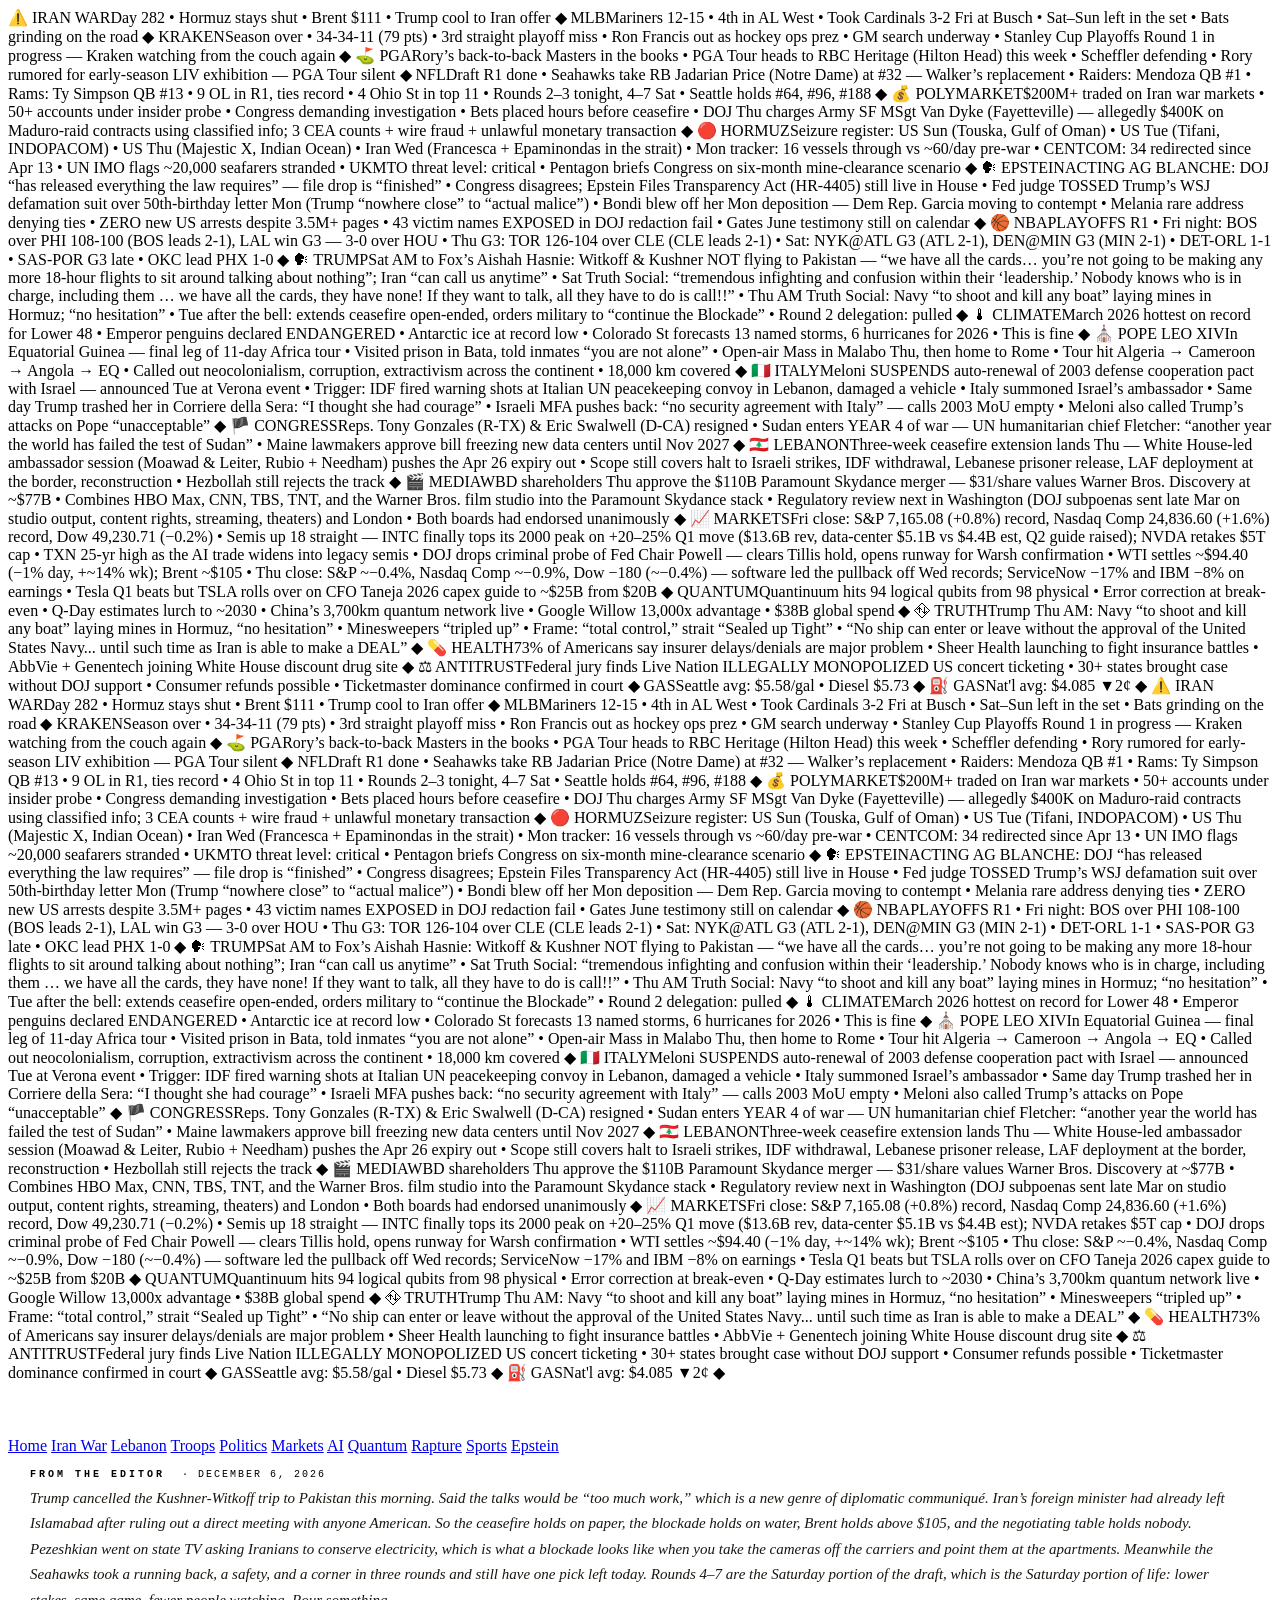
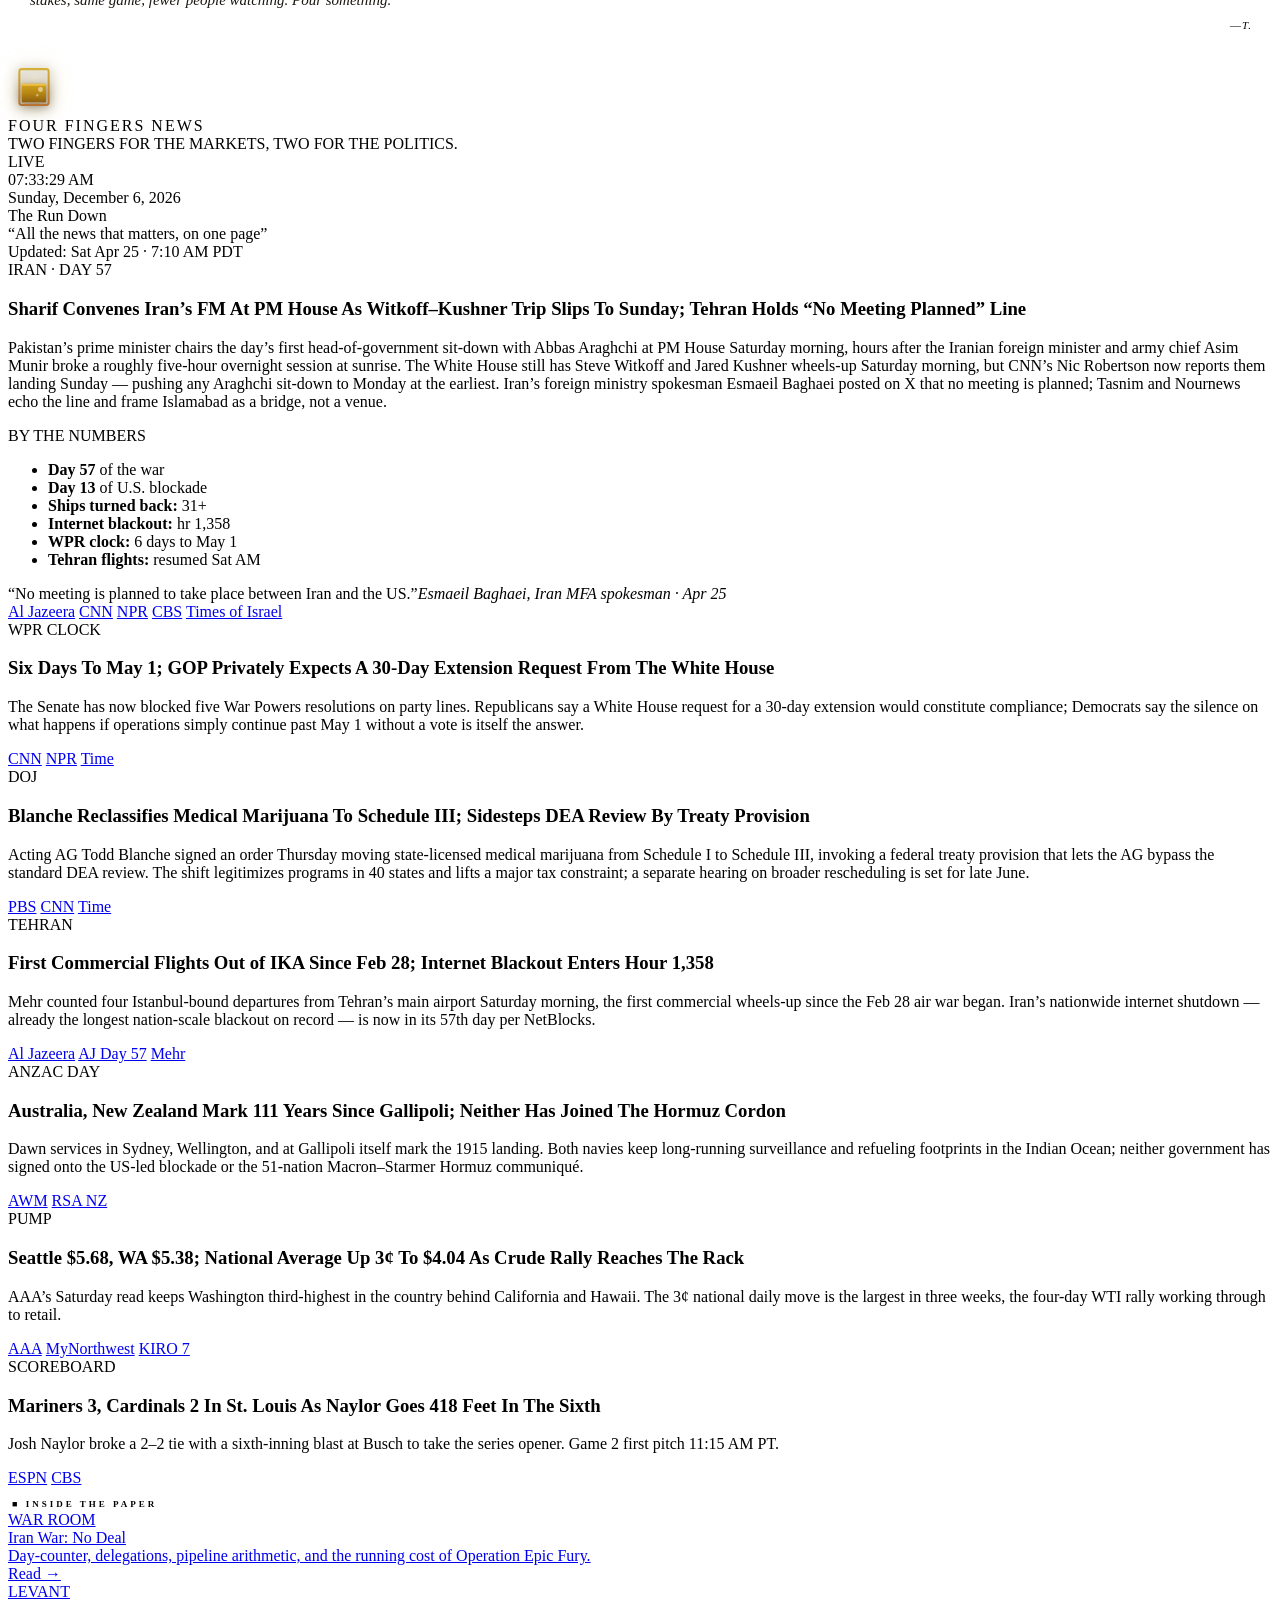
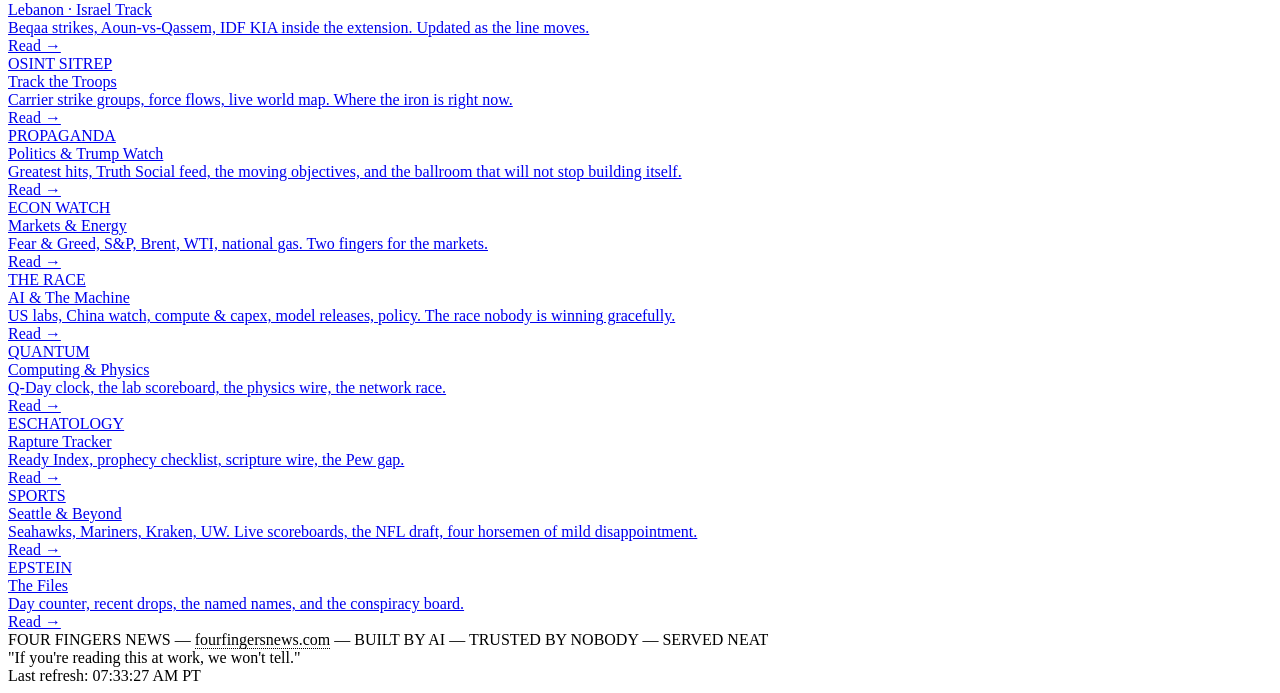
==== commit ee2c162f: "Front page: move section nav to top, just under chyron and above From the Editor" ====
--- a/index.html
+++ b/index.html
@@ -149,6 +149,23 @@
 <div class="particles" id="particles"></div>
 
 <div class="main">
+
+  <!-- ═══ SECTION NAV ═══ -->
+  <nav class="section-nav">
+    <div class="section-nav-inner">
+      <a href="index.html" class="active">Home</a>
+      <a href="iran.html">Iran War</a>
+      <a href="lebanon.html">Lebanon</a>
+      <a href="troops.html">Troops</a>
+      <a href="politics.html">Politics</a>
+      <a href="markets.html">Markets</a>
+      <a href="ai.html">AI</a>
+      <a href="quantum.html">Quantum</a>
+      <a href="rapture.html">Rapture</a>
+      <a href="sports.html">Sports</a>
+      <a href="epstein.html">Epstein</a>
+    </div>
+  </nav>
 
   <!-- ═══ FROM THE EDITOR (landing-page only) ═══ -->
   <!-- AUTO-UPDATED BY: editorial-refresh task -->
@@ -349,24 +366,6 @@
     </div>
   </div>
   </div><!-- /top-split -->
-
-  <!-- ═══ SECTION NAV (multi-page) ═══ -->
-  <nav class="section-nav">
-    <div class="section-nav-inner">
-      <a href="index.html" class="active">Home</a>
-      <a href="iran.html">Iran War</a>
-      <a href="lebanon.html">Lebanon</a>
-      <a href="troops.html">Troops</a>
-      <a href="politics.html">Politics</a>
-      <a href="markets.html">Markets</a>
-      <a href="ai.html">AI</a>
-      <a href="quantum.html">Quantum</a>
-      <a href="rapture.html">Rapture</a>
-      <a href="sports.html">Sports</a>
-      <a href="epstein.html">Epstein</a>
-    </div>
-  </nav>
-
   <!-- ═══ INSIDE THE PAPER — CARD GRID ═══ -->
   <div style="margin-top:6px;padding:0 4px;"><span style="font-size:9px;font-weight:700;letter-spacing:3px;color:var(--text-dim)">&#9632; INSIDE THE PAPER</span></div>
   <div class="landing-grid">
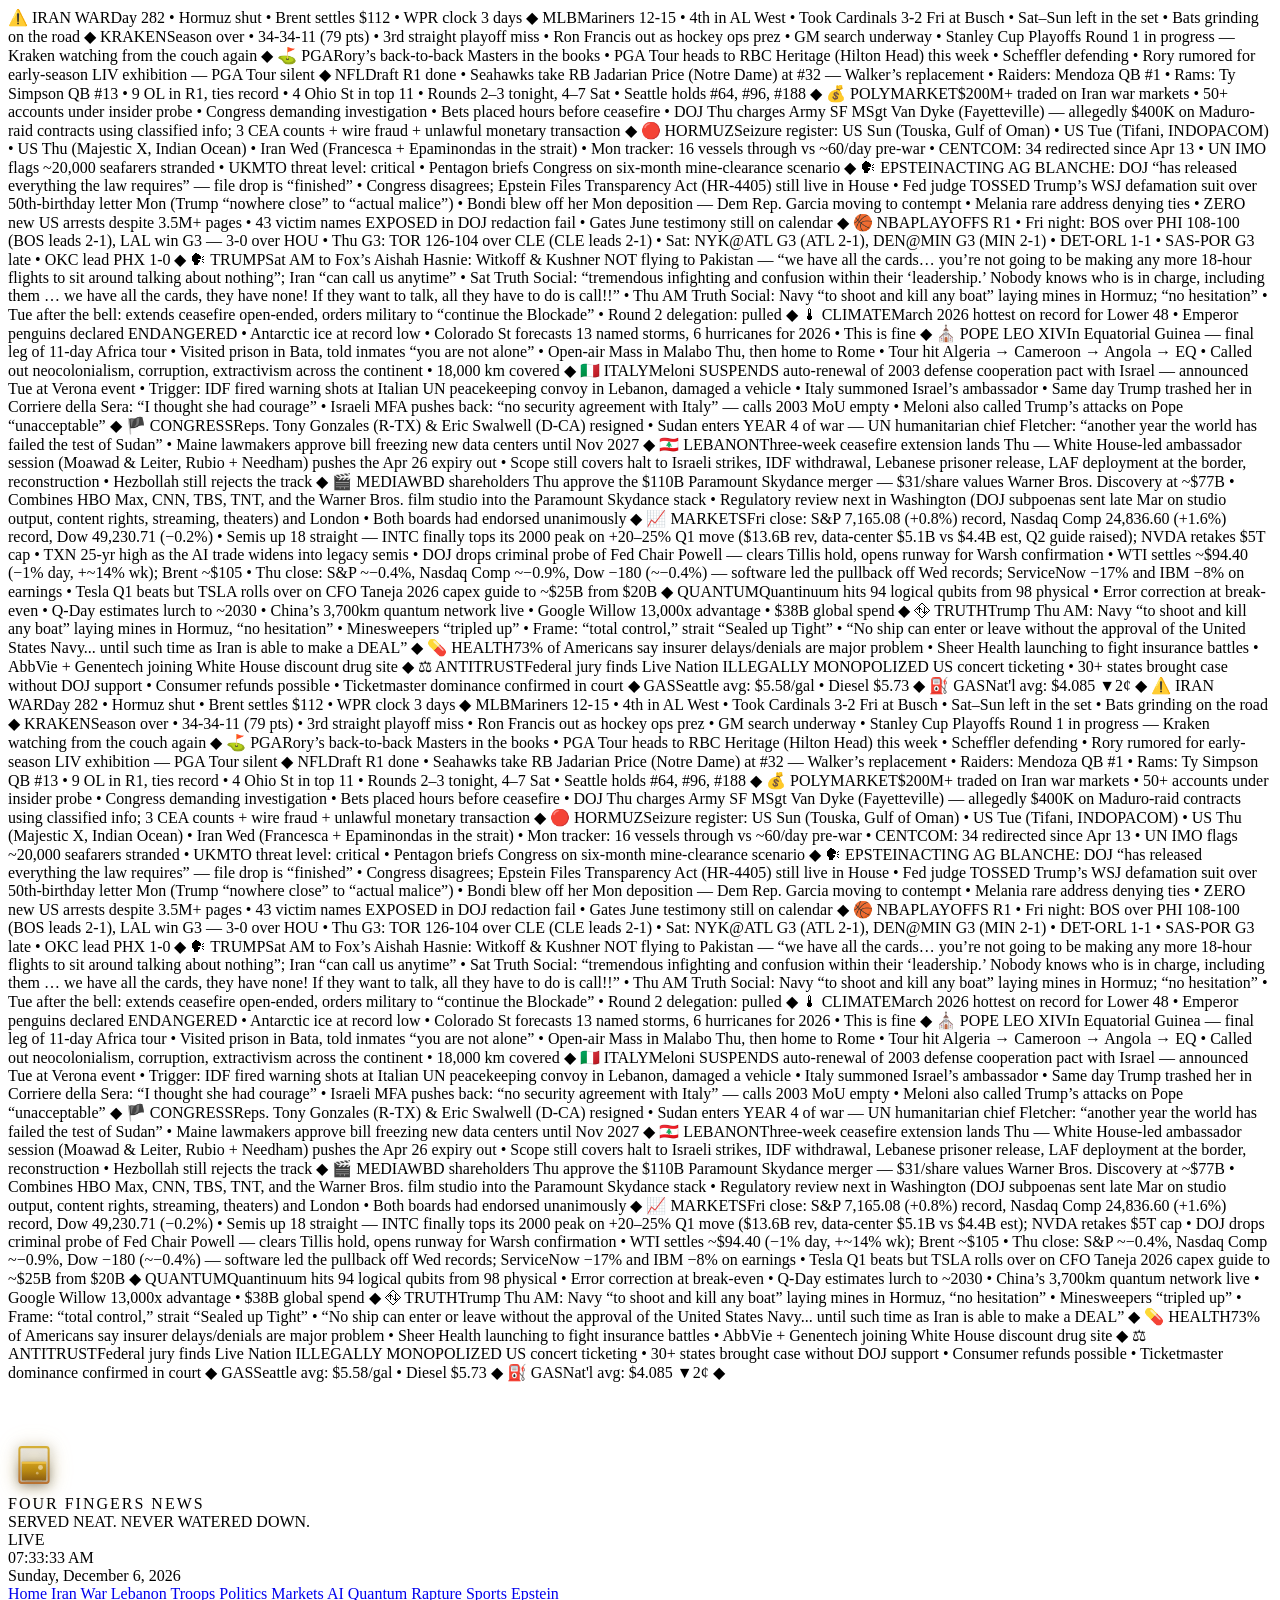
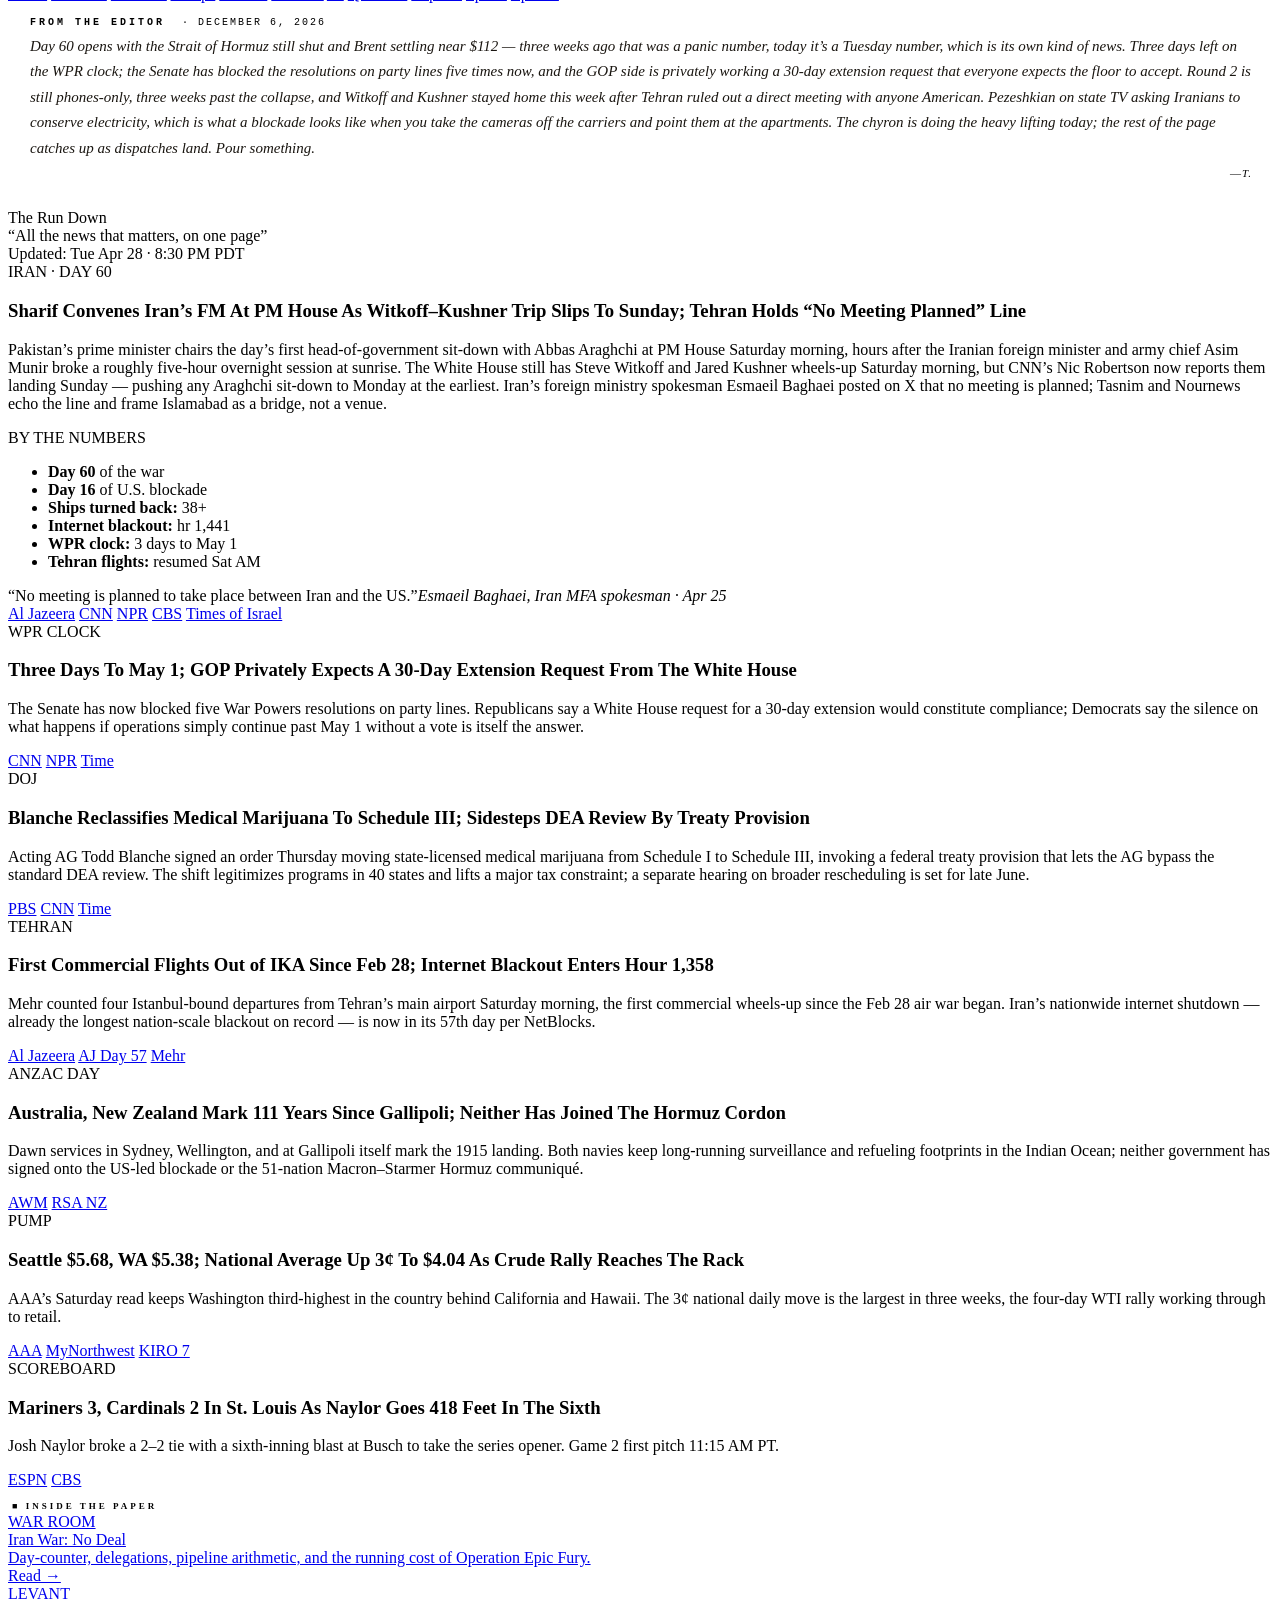
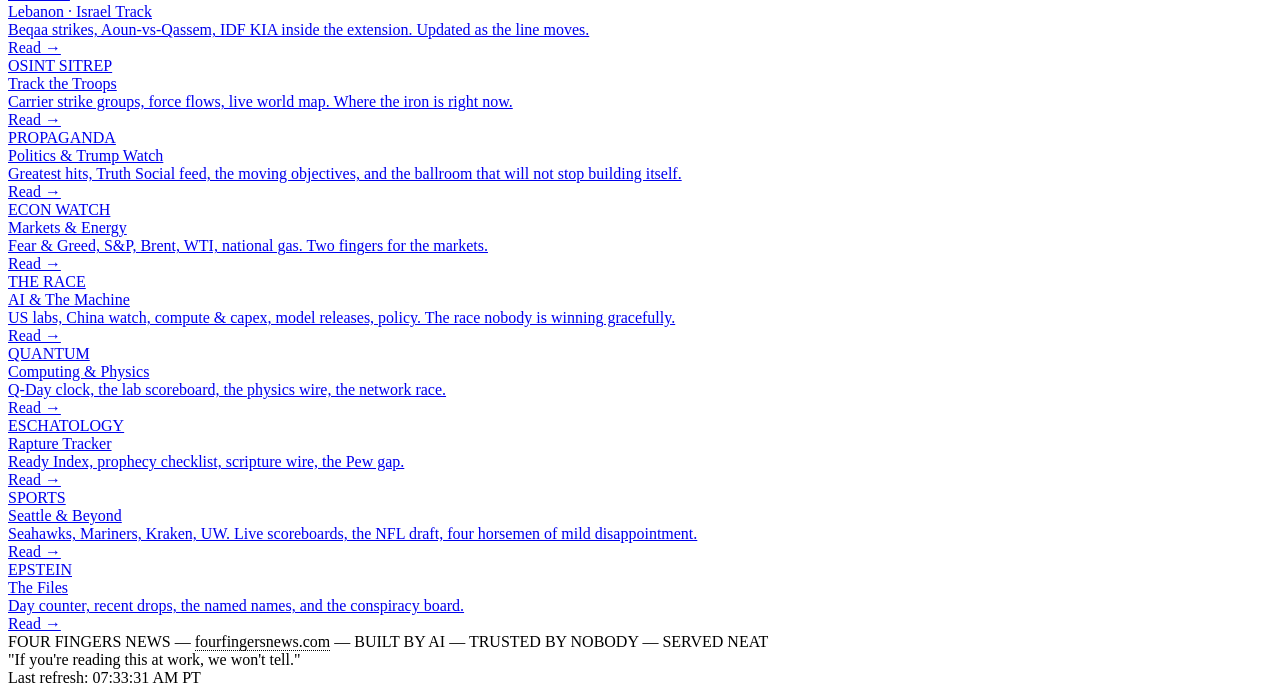
==== commit d6704ff7: "Refresh editor note + Run Down: Day 60, WPR 3 days, Tue Apr 28 dateline" ====
--- a/index.html
+++ b/index.html
@@ -49,7 +49,7 @@
 
 <div class="chyron" id="chyronBar">
   <div class="chyron-track" id="chyronTrack">
-    <span class="chyron-item"><span class="chyron-label">&#9888;&#65039; IRAN WAR</span>Day <span class="iran-day-count">60</span> &bull; Hormuz stays shut &bull; Brent $111 &bull; Trump cool to Iran offer</span>
+    <span class="chyron-item"><span class="chyron-label">&#9888;&#65039; IRAN WAR</span>Day <span class="iran-day-count">60</span> &bull; Hormuz shut &bull; Brent settles $112 &bull; WPR clock 3 days</span>
     <span class="chyron-sep">&#9670;</span>
     <span class="chyron-item"><span class="chyron-label">MLB</span><span class="chyronMLB">Mariners 12-15 &bull; 4th in AL West &bull; Took Cardinals 3-2 Fri at Busch &bull; Sat&ndash;Sun left in the set &bull; Bats grinding on the road</span></span>
     <span class="chyron-sep">&#9670;</span>
@@ -95,7 +95,7 @@
     <span class="chyron-sep">&#9670;</span>
     <span class="chyron-item"><span class="chyron-label">&#9981; GAS</span><span id="chyronGasNatl">Nat'l avg: loading...</span></span>
     <span class="chyron-sep">&#9670;</span>
-    <span class="chyron-item"><span class="chyron-label">&#9888;&#65039; IRAN WAR</span>Day <span class="iran-day-count">60</span> &bull; Hormuz stays shut &bull; Brent $111 &bull; Trump cool to Iran offer</span>
+    <span class="chyron-item"><span class="chyron-label">&#9888;&#65039; IRAN WAR</span>Day <span class="iran-day-count">60</span> &bull; Hormuz shut &bull; Brent settles $112 &bull; WPR clock 3 days</span>
     <span class="chyron-sep">&#9670;</span>
     <span class="chyron-item"><span class="chyron-label">MLB</span><span class="chyronMLB">Mariners 12-15 &bull; 4th in AL West &bull; Took Cardinals 3-2 Fri at Busch &bull; Sat&ndash;Sun left in the set &bull; Bats grinding on the road</span></span>
     <span class="chyron-sep">&#9670;</span>
@@ -149,56 +149,6 @@
 <div class="particles" id="particles"></div>
 
 <div class="main">
-
-  <!-- ═══ SECTION NAV ═══ -->
-  <nav class="section-nav">
-    <div class="section-nav-inner">
-      <a href="index.html" class="active">Home</a>
-      <a href="iran.html">Iran War</a>
-      <a href="lebanon.html">Lebanon</a>
-      <a href="troops.html">Troops</a>
-      <a href="politics.html">Politics</a>
-      <a href="markets.html">Markets</a>
-      <a href="ai.html">AI</a>
-      <a href="quantum.html">Quantum</a>
-      <a href="rapture.html">Rapture</a>
-      <a href="sports.html">Sports</a>
-      <a href="epstein.html">Epstein</a>
-    </div>
-  </nav>
-
-  <!-- ═══ FROM THE EDITOR (landing-page only) ═══ -->
-  <!-- AUTO-UPDATED BY: editorial-refresh task -->
-  <!-- EDIT TARGETS: #editorNoteDate (auto), .editor-note .en-text -->
-  <!-- Ã¢ÂÂÃ¢ÂÂÃ¢ÂÂ FROM THE EDITOR Ã¢ÂÂ daily personal note Ã¢ÂÂÃ¢ÂÂÃ¢ÂÂ -->
-  <style>
-    .editor-note{margin:0 0 16px 0;padding:14px 20px 14px 22px;position:relative;background:#ffffff;border:1px solid var(--border);border-left:3px solid var(--red);border-radius:2px;font-family:Georgia,'Playfair Display',serif;overflow:hidden;}
-    .editor-note::before{content:none;}
-    .editor-note .en-tag{font-size:10px;font-weight:700;letter-spacing:3px;color:var(--red);text-transform:uppercase;margin-bottom:6px;font-family:'JetBrains Mono',monospace;font-variant:small-caps;}
-    .editor-note .en-tag .en-date{color:var(--text-muted);margin-left:8px;font-weight:400;letter-spacing:2px;}
-    .editor-note .en-text{font-size:15px;line-height:1.7;color:#1a1611;font-style:italic;}
-    .editor-note .en-text .en-emph{font-style:normal;color:#d4a017;font-weight:600;}
-    .editor-note .en-sig{margin-top:6px;font-size:11px;color:var(--text-muted);letter-spacing:1px;font-style:italic;text-align:right;}
-    .editor-note .en-sig::before{content:"\2014 ";color:var(--text-muted);font-style:normal;}
-    .editor-note .en-text .en-emph{font-style:normal;color:var(--red);font-weight:700;}
-  </style>
-  <div class="editor-note">
-    <div class="en-tag">From the Editor <span class="en-date" id="editorNoteDate">&middot; April 25, 2026</span></div>
-    <div class="en-text">
-      Trump cancelled the Kushner-Witkoff trip to Pakistan this morning. Said the talks would be &ldquo;too much work,&rdquo; which is a new genre of diplomatic communiqu&eacute;. Iran&rsquo;s foreign minister had already left Islamabad after ruling out a direct meeting with anyone American. So the ceasefire holds on paper, the blockade holds on water, Brent holds above $105, and the negotiating table holds nobody. Pezeshkian went on state TV asking Iranians to conserve electricity, which is what a blockade looks like when you take the cameras off the carriers and point them at the apartments. Meanwhile the Seahawks took a running back, a safety, and a corner in three rounds and still have one pick left today. Rounds 4&ndash;7 are the Saturday portion of the draft, which is the Saturday portion of life: lower stakes, same game, fewer people watching. Pour something.
-    </div>
-    <div class="en-sig">T.</div>
-  </div>
-  <script>
-    // Auto-fill today's date in From The Editor (format: April 14, 2026)
-    (function(){
-      var el = document.getElementById('editorNoteDate');
-      if(!el) return;
-      var d = new Date();
-      var months = ['January','February','March','April','May','June','July','August','September','October','November','December'];
-      el.innerHTML = '&middot; ' + months[d.getMonth()] + ' ' + d.getDate() + ', ' + d.getFullYear();
-    })();
-  </script>
 
   <!-- ═══ HEADER ═══ -->
   <header class="header">
@@ -268,6 +218,55 @@
     </div>
   </header>
 
+  <!-- ═══ SECTION NAV ═══ -->
+  <nav class="section-nav">
+    <div class="section-nav-inner">
+      <a href="index.html" class="active">Home</a>
+      <a href="iran.html">Iran War</a>
+      <a href="lebanon.html">Lebanon</a>
+      <a href="troops.html">Troops</a>
+      <a href="politics.html">Politics</a>
+      <a href="markets.html">Markets</a>
+      <a href="ai.html">AI</a>
+      <a href="quantum.html">Quantum</a>
+      <a href="rapture.html">Rapture</a>
+      <a href="sports.html">Sports</a>
+      <a href="epstein.html">Epstein</a>
+    </div>
+  </nav>
+
+  <!-- ═══ FROM THE EDITOR (landing-page only) ═══ -->
+  <!-- AUTO-UPDATED BY: editorial-refresh task -->
+  <!-- EDIT TARGETS: #editorNoteDate (auto), .editor-note .en-text -->
+  <!-- Ã¢ÂÂÃ¢ÂÂÃ¢ÂÂ FROM THE EDITOR Ã¢ÂÂ daily personal note Ã¢ÂÂÃ¢ÂÂÃ¢ÂÂ -->
+  <style>
+    .editor-note{margin:0 0 16px 0;padding:14px 20px 14px 22px;position:relative;background:#ffffff;border:1px solid var(--border);border-left:3px solid var(--red);border-radius:2px;font-family:Georgia,'Playfair Display',serif;overflow:hidden;}
+    .editor-note::before{content:none;}
+    .editor-note .en-tag{font-size:10px;font-weight:700;letter-spacing:3px;color:var(--red);text-transform:uppercase;margin-bottom:6px;font-family:'JetBrains Mono',monospace;font-variant:small-caps;}
+    .editor-note .en-tag .en-date{color:var(--text-muted);margin-left:8px;font-weight:400;letter-spacing:2px;}
+    .editor-note .en-text{font-size:15px;line-height:1.7;color:#1a1611;font-style:italic;}
+    .editor-note .en-text .en-emph{font-style:normal;color:#d4a017;font-weight:600;}
+    .editor-note .en-sig{margin-top:6px;font-size:11px;color:var(--text-muted);letter-spacing:1px;font-style:italic;text-align:right;}
+    .editor-note .en-sig::before{content:"\2014 ";color:var(--text-muted);font-style:normal;}
+    .editor-note .en-text .en-emph{font-style:normal;color:var(--red);font-weight:700;}
+  </style>
+  <div class="editor-note">
+    <div class="en-tag">From the Editor <span class="en-date" id="editorNoteDate">&middot; April 28, 2026</span></div>
+    <div class="en-text">
+      Day 60 opens with the Strait of Hormuz still shut and Brent settling near $112 &mdash; three weeks ago that was a panic number, today it&rsquo;s a Tuesday number, which is its own kind of news. Three days left on the WPR clock; the Senate has blocked the resolutions on party lines five times now, and the GOP side is privately working a 30-day extension request that everyone expects the floor to accept. Round 2 is still phones-only, three weeks past the collapse, and Witkoff and Kushner stayed home this week after Tehran ruled out a direct meeting with anyone American. Pezeshkian on state TV asking Iranians to conserve electricity, which is what a blockade looks like when you take the cameras off the carriers and point them at the apartments. The chyron is doing the heavy lifting today; the rest of the page catches up as dispatches land. Pour something.
+    </div>
+    <div class="en-sig">T.</div>
+  </div>
+  <script>
+    // Auto-fill today's date in From The Editor (format: April 14, 2026)
+    (function(){
+      var el = document.getElementById('editorNoteDate');
+      if(!el) return;
+      var d = new Date();
+      var months = ['January','February','March','April','May','June','July','August','September','October','November','December'];
+      el.innerHTML = '&middot; ' + months[d.getMonth()] + ' ' + d.getDate() + ', ' + d.getFullYear();
+    })();
+  </script>
   <!-- ═══ THE RUN DOWN (landing-page only) ═══ -->
   <!-- AUTO-UPDATED BY: the-run-down scheduled task (daily 7am local) -->
   <!-- EDIT TARGETS: #runDownUpdated, #runDownList (<article> items) -->
@@ -278,21 +277,21 @@
         <div class="rd-title">The Run Down</div>
         <div class="rd-sub">&ldquo;All the news that matters, on one page&rdquo;</div>
       </div>
-      <div class="rd-dateline">Updated: <span id="runDownUpdated">Sat Apr 25 &middot; 7:10 AM PDT</span></div>
+      <div class="rd-dateline">Updated: <span id="runDownUpdated">Tue Apr 28 &middot; 8:30 PM PDT</span></div>
     </div>
     <div id="runDownList">
       <article class="lead">
-        <span class="rd-kicker urgent">IRAN &middot; DAY 57</span>
+        <span class="rd-kicker urgent">IRAN &middot; DAY 60</span>
         <h3 class="rd-head">Sharif Convenes Iran&rsquo;s FM At PM House As Witkoff&ndash;Kushner Trip Slips To Sunday; Tehran Holds &ldquo;No Meeting Planned&rdquo; Line</h3>
         <p class="rd-dek">Pakistan&rsquo;s prime minister chairs the day&rsquo;s first head-of-government sit-down with Abbas Araghchi at PM House Saturday morning, hours after the Iranian foreign minister and army chief Asim Munir broke a roughly five-hour overnight session at sunrise. The White House still has Steve Witkoff and Jared Kushner wheels-up Saturday morning, but CNN&rsquo;s Nic Robertson now reports them landing Sunday &mdash; pushing any Araghchi sit-down to Monday at the earliest. Iran&rsquo;s foreign ministry spokesman Esmaeil Baghaei posted on X that no meeting is planned; Tasnim and Nournews echo the line and frame Islamabad as a bridge, not a venue.</p>
         <div class="rd-factbox">
           <div class="rd-factbox-title">BY THE NUMBERS</div>
           <ul>
-            <li><b>Day 57</b> of the war</li>
-            <li><b>Day 13</b> of U.S. blockade</li>
-            <li><b>Ships turned back:</b> 31+</li>
-            <li><b>Internet blackout:</b> hr 1,358</li>
-            <li><b>WPR clock:</b> 6 days to May 1</li>
+            <li><b>Day 60</b> of the war</li>
+            <li><b>Day 16</b> of U.S. blockade</li>
+            <li><b>Ships turned back:</b> 38+</li>
+            <li><b>Internet blackout:</b> hr 1,441</li>
+            <li><b>WPR clock:</b> 3 days to May 1</li>
             <li><b>Tehran flights:</b> resumed Sat AM</li>
           </ul>
         </div>
@@ -307,7 +306,7 @@
       </article>
       <article>
         <span class="rd-kicker">WPR CLOCK</span>
-        <h3 class="rd-head">Six Days To May 1; GOP Privately Expects A 30-Day Extension Request From The White House</h3>
+        <h3 class="rd-head">Three Days To May 1; GOP Privately Expects A 30-Day Extension Request From The White House</h3>
         <p class="rd-dek">The Senate has now blocked five War Powers resolutions on party lines. Republicans say a White House request for a 30-day extension would constitute compliance; Democrats say the silence on what happens if operations simply continue past May 1 without a vote is itself the answer.</p>
         <div class="rd-src">
           <a href="https://www.cnn.com/2026/04/25/politics/war-powers-act-trump-iran-war-congress-analysis" target="_blank" rel="noopener">CNN</a>
@@ -437,7 +436,7 @@
       <span class="highlight">FOUR FINGERS NEWS</span> &#8212; <a href="https://fourfingersnews.com/" style="color:inherit;text-decoration:none;border-bottom:1px dotted currentColor;">fourfingersnews.com</a> &#8212; BUILT BY AI &#8212; TRUSTED BY NOBODY &#8212; SERVED NEAT
     </div>
     <div class="footer-quip">"If you're reading this at work, we won't tell."</div>
-    <div class="last-refresh">Last refresh: <span id="lastRefresh">Tue Apr 28 &middot; 12:10 PT</span></div>
+    <div class="last-refresh">Last refresh: <span id="lastRefresh">Tue Apr 28 &middot; 18:10 PT</span></div>
   </div>
 
 </div><!-- /main -->
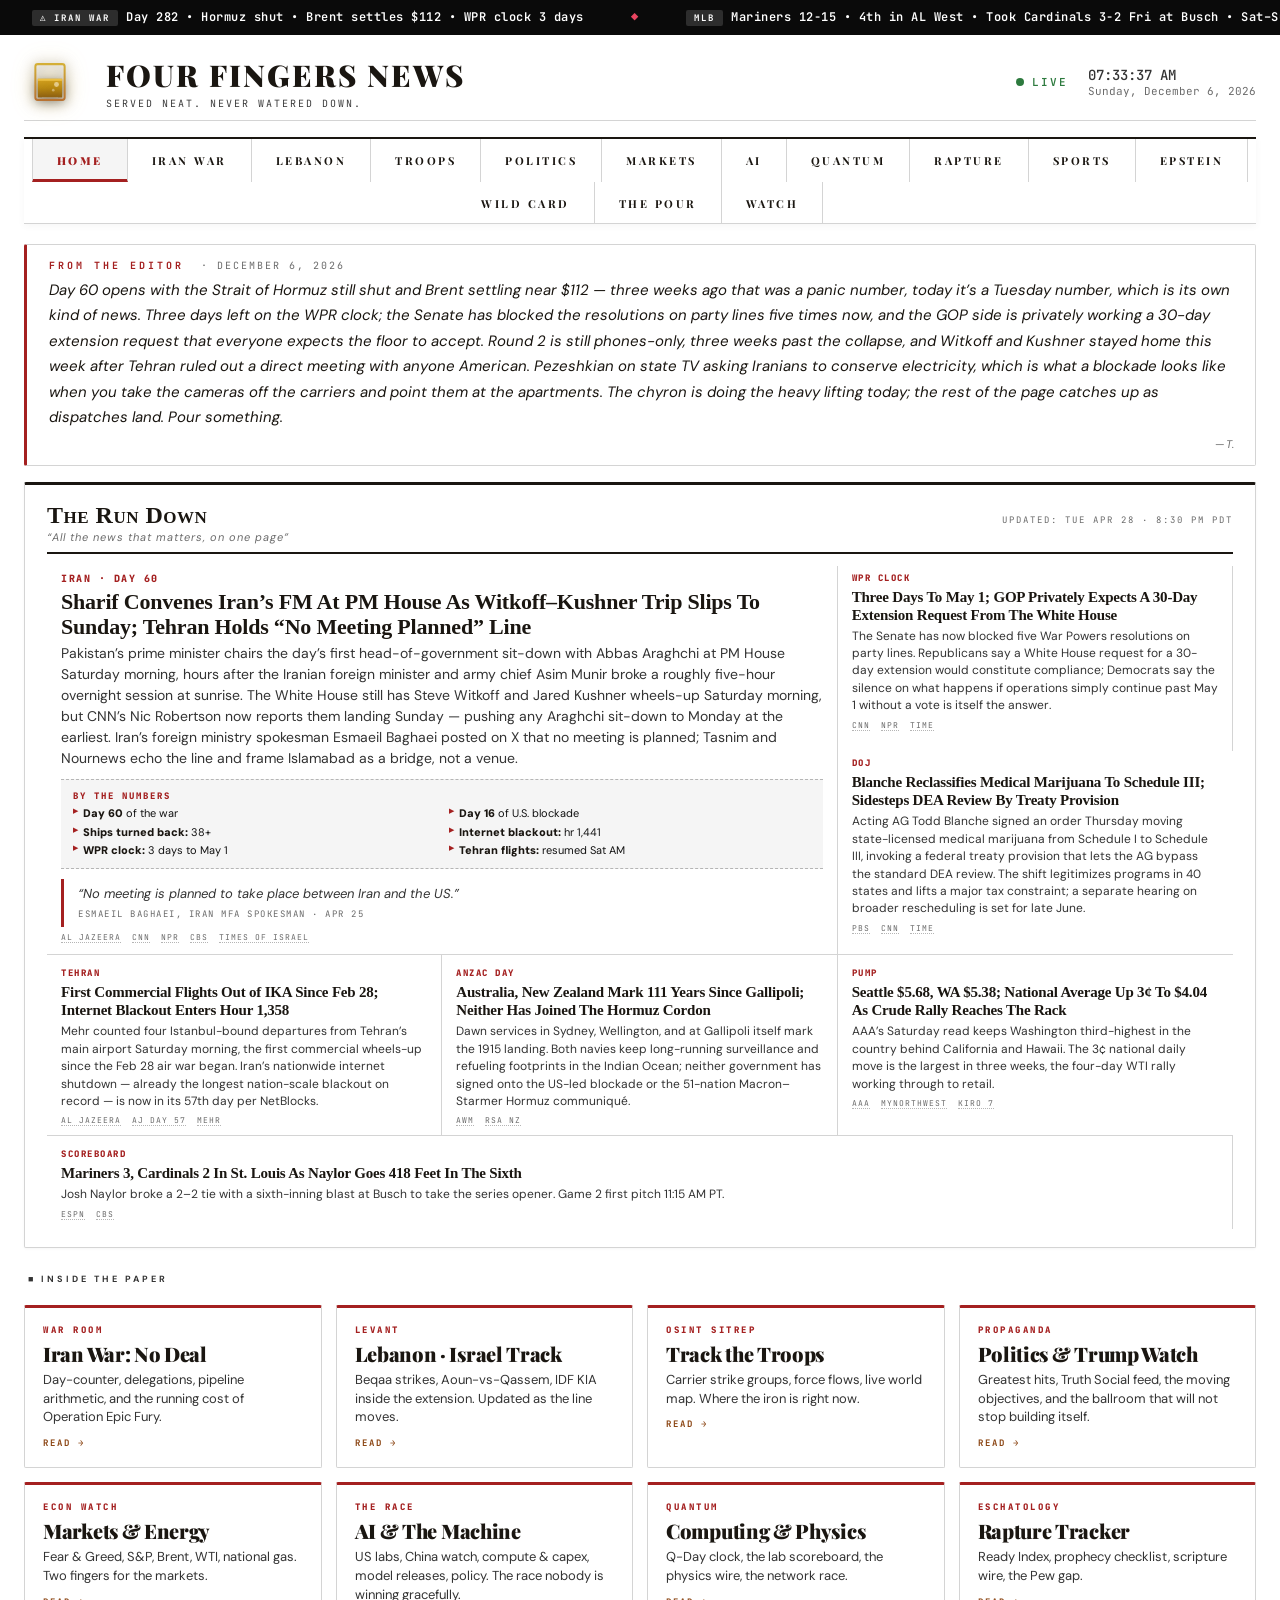
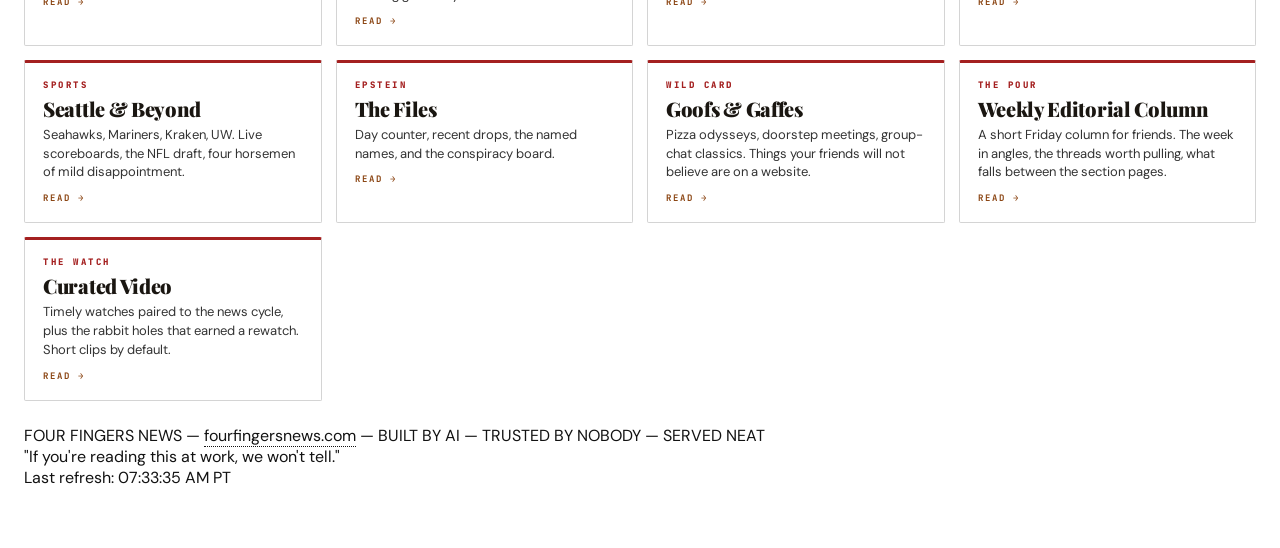
==== commit 26791525: "Add The Watch to nav + landing card" ====
--- a/index.html
+++ b/index.html
@@ -232,6 +232,9 @@
       <a href="rapture.html">Rapture</a>
       <a href="sports.html">Sports</a>
       <a href="epstein.html">Epstein</a>
+      <a href="wildcard.html">Wild Card</a>
+      <a href="pour.html">The Pour</a>
+      <a href="watch.html">Watch</a>
     </div>
   </nav>
 
@@ -428,6 +431,24 @@
       <div class="lc-dek">Day counter, recent drops, the named names, and the conspiracy board.</div>
       <span class="lc-more">Read &rarr;</span>
     </a>
+    <a class="landing-card" href="wildcard.html">
+      <div class="lc-tag">WILD CARD</div>
+      <div class="lc-title">Goofs &amp; Gaffes</div>
+      <div class="lc-dek">Pizza odysseys, doorstep meetings, group-chat classics. Things your friends will not believe are on a website.</div>
+      <span class="lc-more">Read &rarr;</span>
+    </a>
+    <a class="landing-card" href="pour.html">
+      <div class="lc-tag">THE POUR</div>
+      <div class="lc-title">Weekly Editorial Column</div>
+      <div class="lc-dek">A short Friday column for friends. The week in angles, the threads worth pulling, what falls between the section pages.</div>
+      <span class="lc-more">Read &rarr;</span>
+    </a>
+    <a class="landing-card" href="watch.html">
+      <div class="lc-tag">THE WATCH</div>
+      <div class="lc-title">Curated Video</div>
+      <div class="lc-dek">Timely watches paired to the news cycle, plus the rabbit holes that earned a rewatch. Short clips by default.</div>
+      <span class="lc-more">Read &rarr;</span>
+    </a>
   </div>
 
   <!-- ═══ FOOTER ═══ -->
--- a/assets/style.css
+++ b/assets/style.css
@@ -0,0 +1,2899 @@
+  @import url('https://fonts.googleapis.com/css2?family=JetBrains+Mono:wght@300;400;500;600;700&family=DM+Sans:wght@300;400;500;600;700;800;900&family=Playfair+Display:wght@600;700;800;900&display=swap');
+
+  * { margin: 0; padding: 0; box-sizing: border-box; }
+
+  :root {
+    /* Ã¢ÂÂÃ¢ÂÂÃ¢ÂÂ FOUR FINGERS NEWS Ã¢ÂÂ WSJ/NYT NEWSPRINT PALETTE Ã¢ÂÂÃ¢ÂÂÃ¢ÂÂ
+       White page, black ink, red nameplate. Structure from rules
+       and typography, not from color. Atmosphere through accent
+       sparingly, never through ground. */
+    --bg: #ffffff;              /* pure paper */
+    --surface: #ffffff;         /* cards blend into page, structure from rules */
+    --surface-hover: #f5f5f5;   /* neutral gray hover */
+    --border: #d4d4d4;          /* neutral gray rule */
+    --border-glow: #b5b5b5;     /* darker neutral rule for emphasis */
+    --text: #121212;            /* near-black ink */
+    --text-dim: #333333;        /* body-secondary */
+    --text-muted: #6b6b6b;      /* tertiary / bylines */
+    --accent: #8b4513;          /* saddle-brown whiskey accent */
+    --accent-glow: rgba(139, 69, 19, 0.12);
+    --green: #2d7a3e;           /* readable market green */
+    --red: #a42020;             /* nameplate red / market down */
+    --amber: #b8860b;           /* dark goldenrod Ã¢ÂÂ readable */
+    --copper: #8b4513;          /* same as accent, for compatibility */
+    --brass: #8a6d3b;           /* muted brass for rules */
+    --forest-dark: #121212;     /* neutralized Ã¢ÂÂ legacy alias for ink */
+    --forest-light: #121212;    /* neutralized Ã¢ÂÂ legacy alias for ink */
+    --mountain-blue: #34495e;
+    --mountain-slate: #566573;
+    --seahawks-green: #69BE28;
+    --seahawks-blue: #002244;
+    --mariners-teal: #005C5C;
+    --mariners-blue: #0C2C56;
+    --kraken-teal: #99D9D9;
+    --kraken-blue: #001628;
+    --uw-purple: #4B2E83;
+    --uw-gold: #B7A57A;
+    --nba-blue: #1D428A;
+    --nba-red: #C8102E;
+  }
+
+  body {
+    background: var(--bg);
+    color: var(--text);
+    font-family: 'DM Sans', -apple-system, sans-serif;
+    overflow-x: hidden;
+    min-height: 100vh;
+  }
+
+  /* Ã¢ÂÂÃ¢ÂÂ Newsprint Background Ã¢ÂÂ quiet warm page Ã¢ÂÂÃ¢ÂÂ */
+  .bg-grid {
+    position: fixed;
+    top: 0; left: 0;
+    width: 100%; height: 100%;
+    background: var(--bg);
+    z-index: -1;
+    pointer-events: none;
+  }
+  .bg-grid::after { content: none; }
+  .particles { display: none !important; }
+
+  /* &#9472;&#9472; Floating Particles &#9472;&#9472; */
+  .particles {
+    position: fixed;
+    top: 0; left: 0;
+    width: 100%; height: 100%;
+    z-index: 0;
+    pointer-events: none;
+  }
+
+  .particle {
+    position: absolute;
+    width: 2px; height: 2px;
+    background: var(--forest-light);
+    border-radius: 50%;
+    opacity: 0;
+    animation: particleFloat linear infinite;
+    box-shadow: 0 0 4px rgba(111, 184, 150, 0.4);
+  }
+
+  @keyframes particleFloat {
+    0% { opacity: 0; transform: translateY(100vh) scale(0); }
+    10% { opacity: 0.6; }
+    90% { opacity: 0.6; }
+    100% { opacity: 0; transform: translateY(-10vh) scale(1); }
+  }
+
+  /* &#9472;&#9472; Main Container &#9472;&#9472; */
+  .main {
+    position: relative;
+    z-index: 1;
+    max-width: 1400px;
+    margin: 0 auto;
+    padding: 8px 24px 60px;
+  }
+
+  /* &#9472;&#9472; Header &#9472;&#9472; */
+  .header {
+    display: flex;
+    align-items: center;
+    justify-content: space-between;
+    padding: 12px 0 10px;
+    border-bottom: 1px solid var(--border);
+    margin-bottom: 16px;
+  }
+
+  .header-left {
+    display: flex;
+    align-items: center;
+    gap: 16px;
+  }
+
+  .logo-icon {
+    width: 40px; height: 40px;
+    border-radius: 10px;
+    background: linear-gradient(135deg, var(--forest-light), var(--mountain-blue));
+    display: flex;
+    align-items: center;
+    justify-content: center;
+    font-size: 18px;
+    box-shadow: 0 0 20px rgba(0, 0, 0, 0.08);
+    animation: logoPulse 3s ease-in-out infinite;
+  }
+
+  @keyframes logoPulse {
+    0%, 100% { box-shadow: 0 0 20px rgba(0, 0, 0, 0.08); }
+    50% { box-shadow: 0 0 30px rgba(0, 0, 0, 0.15); }
+  }
+
+  .header-title {
+    font-family: 'Playfair Display', Georgia, serif;
+    font-size: 30px;
+    font-weight: 900;
+    letter-spacing: 1px;
+    color: #1a1611;
+  }
+
+  .header-subtitle {
+    font-family: 'JetBrains Mono', monospace;
+    font-size: 10px;
+    color: var(--text-dim);
+    letter-spacing: 2px;
+    margin-top: 2px;
+    transition: opacity 0.35s ease;
+    min-height: 1.2em;
+  }
+  .header-left { display: flex; align-items: center; }
+
+  .header-right {
+    display: flex;
+    align-items: center;
+    gap: 20px;
+    font-family: 'JetBrains Mono', monospace;
+  }
+
+  .live-indicator {
+    display: flex;
+    align-items: center;
+    gap: 8px;
+    font-size: 11px;
+    font-weight: 600;
+    color: var(--green);
+    letter-spacing: 2px;
+  }
+
+  .live-dot {
+    width: 8px; height: 8px;
+    background: var(--green);
+    border-radius: 50%;
+    animation: livePulse 1.5s ease-in-out infinite;
+  }
+
+  @keyframes livePulse {
+    0%, 100% { opacity: 1; box-shadow: 0 0 4px var(--green); }
+    50% { opacity: 0.4; box-shadow: 0 0 12px var(--green); }
+  }
+
+  .clock {
+    font-size: 14px;
+    color: var(--text-dim);
+    font-weight: 500;
+  }
+
+  .clock-date {
+    font-size: 11px;
+    color: var(--text-muted);
+  }
+
+  /* &#9472;&#9472; Section Titles &#9472;&#9472; */
+  .section-header {
+    display: flex;
+    align-items: baseline;
+    gap: 12px;
+    margin: 32px 0 16px;
+  }
+
+  .section-tag {
+    font-family: 'DM Sans', sans-serif;
+    font-size: 11px;
+    font-weight: 600;
+    letter-spacing: 2px;
+    color: var(--forest-light);
+    padding: 5px 14px;
+    border: 1px solid rgba(0, 0, 0, 0.1);
+    border-radius: 20px;
+    background: rgba(0, 0, 0, 0.03);
+  }
+
+  .section-quip {
+    font-size: 12px;
+    color: var(--text-muted);
+    font-style: italic;
+  }
+
+  /* Ã¢ÂÂÃ¢ÂÂ Suggestion Box Ã¢ÂÂÃ¢ÂÂ */
+  .suggest-box {
+    background: var(--surface);
+    border: 1px solid var(--border);
+    border-radius: 12px;
+    padding: 24px;
+    margin-bottom: 24px;
+  }
+  .suggest-inner {
+    display: flex;
+    align-items: center;
+    gap: 20px;
+  }
+  .suggest-icon { font-size: 32px; flex-shrink: 0; }
+  .suggest-text { flex: 1; }
+  .suggest-title {
+    font-family: 'JetBrains Mono', monospace;
+    font-size: 14px;
+    font-weight: 600;
+    letter-spacing: 1px;
+    color: var(--text);
+    margin-bottom: 4px;
+  }
+  .suggest-desc {
+    font-size: 12px;
+    color: var(--text-dim);
+    line-height: 1.5;
+  }
+  .suggest-btn {
+    flex-shrink: 0;
+    display: inline-block;
+    padding: 10px 24px;
+    background: linear-gradient(135deg, var(--forest-light), var(--mountain-blue));
+    color: #fff;
+    font-family: 'DM Sans', sans-serif;
+    font-size: 11px;
+    font-weight: 700;
+    letter-spacing: 1px;
+    text-decoration: none;
+    border-radius: 6px;
+    cursor: pointer;
+    transition: all 0.3s ease;
+    box-shadow: 0 4px 15px rgba(0, 0, 0, 0.08);
+  }
+  .suggest-btn:hover {
+    box-shadow: 0 6px 25px rgba(0, 0, 0, 0.15);
+    transform: translateY(-2px);
+  }
+  .suggest-note {
+    margin-top: 12px;
+    font-size: 11px;
+    color: var(--text-muted);
+    font-style: italic;
+    text-align: center;
+  }
+  @media (max-width: 600px) {
+    .suggest-inner { flex-direction: column; text-align: center; }
+    .suggest-btn { width: 100%; text-align: center; }
+  }
+
+  /* &#9472;&#9472; Birthday Banner &#9472;&#9472; */
+  .birthday-banner {
+    background: linear-gradient(135deg, rgba(255, 184, 0, 0.1), rgba(255, 77, 106, 0.1), rgba(0, 212, 255, 0.1));
+    border: 1px solid rgba(255, 184, 0, 0.3);
+    border-radius: 12px;
+    padding: 10px 18px;
+    margin-bottom: 12px;
+    position: relative;
+    overflow: hidden;
+    animation: bannerShimmer 3s ease-in-out infinite;
+  }
+
+  @keyframes bannerShimmer {
+    0%, 100% { border-color: rgba(255, 184, 0, 0.3); }
+    33% { border-color: rgba(255, 77, 106, 0.4); }
+    66% { border-color: rgba(0, 212, 255, 0.4); }
+  }
+
+  .birthday-banner::before {
+    content: '';
+    position: absolute;
+    top: 0; left: -100%;
+    width: 200%; height: 100%;
+    background: linear-gradient(90deg, transparent, rgba(255, 184, 0, 0.05), transparent);
+    animation: bannerSweep 4s ease-in-out infinite;
+  }
+
+  @keyframes bannerSweep {
+    0% { transform: translateX(-50%); }
+    100% { transform: translateX(50%); }
+  }
+
+  .birthday-top {
+    display: flex;
+    align-items: center;
+    justify-content: space-between;
+  }
+
+  .birthday-left {
+    display: flex;
+    align-items: center;
+    gap: 10px;
+  }
+
+  .birthday-emoji {
+    font-size: 22px;
+    animation: bdayBounce 1s ease-in-out infinite;
+  }
+
+  @keyframes bdayBounce {
+    0%, 100% { transform: translateY(0); }
+    50% { transform: translateY(-6px); }
+  }
+
+  .birthday-name {
+    font-size: 14px;
+    font-weight: 800;
+    background: linear-gradient(90deg, var(--amber), #ff6b6b, var(--accent));
+    -webkit-background-clip: text;
+    -webkit-text-fill-color: transparent;
+    animation: nameGlow 2s ease-in-out infinite;
+  }
+
+  @keyframes nameGlow {
+    0%, 100% { filter: brightness(1); }
+    50% { filter: brightness(1.3); }
+  }
+
+  .birthday-detail {
+    font-size: 11px;
+    color: var(--text-dim);
+    margin-top: 1px;
+  }
+
+  .birthday-detail span {
+    color: var(--amber);
+    font-weight: 600;
+  }
+
+  .birthday-right {
+    text-align: right;
+  }
+
+  .birthday-stat {
+    font-family: 'JetBrains Mono', monospace;
+    font-size: 10px;
+    color: var(--text-dim);
+    line-height: 1.5;
+  }
+
+  .birthday-stat .val {
+    color: var(--amber);
+    font-weight: 600;
+  }
+
+  .birthday-roast {
+    margin-top: 6px;
+    font-size: 10px;
+    color: var(--text-muted);
+    font-style: italic;
+    border-top: 1px solid rgba(255, 184, 0, 0.1);
+    padding-top: 4px;
+  }
+
+  /* &#9472;&#9472; Scrolling Ticker &#9472;&#9472; */
+  .ticker-wrap {
+    overflow: hidden;
+    background: var(--surface);
+    border: 1px solid var(--border);
+    border-radius: 8px;
+    padding: 10px 0;
+    margin-bottom: 24px;
+  }
+
+  .ticker {
+    display: flex;
+    gap: 40px;
+    animation: tickerScroll 60s linear infinite;
+    white-space: nowrap;
+    width: max-content;
+  }
+
+  @keyframes tickerScroll {
+    0% { transform: translateX(0); }
+    100% { transform: translateX(-50%); }
+  }
+
+  .ticker-item {
+    font-family: 'JetBrains Mono', monospace;
+    font-size: 12px;
+    display: flex;
+    align-items: center;
+    gap: 8px;
+  }
+
+  .ticker-symbol {
+    font-weight: 600;
+    color: var(--text);
+  }
+
+  .ticker-price {
+    color: var(--text-dim);
+  }
+
+  .ticker-change {
+    font-weight: 600;
+    font-size: 11px;
+  }
+
+  .ticker-change.up { color: var(--green); }
+  .ticker-change.down { color: var(--red); }
+
+  .ticker-sep {
+    color: var(--text-muted);
+    font-size: 8px;
+  }
+
+  /* &#9472;&#9472; Cards Grid &#9472;&#9472; */
+    .cards-row {
+    display: grid;
+    grid-template-columns: repeat(4, 1fr);
+    gap: 16px;
+    margin-bottom: 8px;
+  }
+
+  .cards-row-2 {
+    display: grid;
+    grid-template-columns: repeat(auto-fit, minmax(420px, 1fr));
+    gap: 16px;
+    margin-bottom: 8px;
+  }
+
+  .cards-row-3 {
+    display: grid;
+    grid-template-columns: repeat(auto-fit, minmax(300px, 1fr));
+    gap: 16px;
+    margin-bottom: 8px;
+  }
+
+  .card {
+    background: var(--surface);
+    border: 1px solid var(--border);
+    border-radius: 12px;
+    padding: 20px;
+    transition: all 0.3s ease;
+    position: relative;
+    overflow: hidden;
+  }
+
+  .card:hover {
+    border-color: var(--border-glow);
+    transform: translateY(-2px);
+    box-shadow: 0 8px 32px rgba(0, 0, 0, 0.3);
+  }
+
+  .card::before {
+    content: '';
+    position: absolute;
+    top: 0; left: 0;
+    width: 100%; height: 3px;
+    border-radius: 12px 12px 0 0;
+  }
+
+  .card-seahawks::before { background: linear-gradient(90deg, var(--seahawks-green), var(--seahawks-blue)); }
+  .card-mariners::before { background: linear-gradient(90deg, var(--mariners-teal), var(--mariners-blue)); }
+  .card-kraken::before { background: linear-gradient(90deg, var(--kraken-teal), var(--kraken-blue)); }
+  .card-nba::before { background: linear-gradient(90deg, var(--nba-blue), var(--nba-red)); }
+  .card-uw::before { background: linear-gradient(90deg, var(--uw-purple), var(--uw-gold)); }
+
+  .card-team-name {
+    font-family: 'JetBrains Mono', monospace;
+    font-size: 11px;
+    font-weight: 600;
+    letter-spacing: 2px;
+    color: var(--text-dim);
+    margin-bottom: 8px;
+  }
+
+  .card-score {
+    font-size: 28px;
+    font-weight: 800;
+    color: #fff;
+    margin-bottom: 4px;
+  }
+
+  .card-detail {
+    font-size: 12px;
+    color: var(--text-dim);
+    margin-bottom: 2px;
+  }
+
+  .card-quip {
+    font-size: 11px;
+    color: var(--text-muted);
+    font-style: italic;
+    margin-top: 10px;
+    padding-top: 8px;
+    border-top: 1px solid var(--border);
+  }
+
+  .card-next {
+    display: inline-block;
+    font-family: 'JetBrains Mono', monospace;
+    font-size: 10px;
+    color: var(--accent);
+    background: rgba(0, 212, 255, 0.08);
+    padding: 3px 8px;
+    border-radius: 4px;
+    margin-top: 8px;
+  }
+
+  /* &#9472;&#9472; Stock Cards &#9472;&#9472; */
+  .stock-card {
+    background: var(--surface);
+    border: 1px solid var(--border);
+    border-radius: 12px;
+    padding: 16px 20px;
+    transition: all 0.3s ease;
+  }
+
+  .stock-card:hover {
+    border-color: var(--border-glow);
+    transform: translateY(-2px);
+  }
+
+  .stock-top {
+    display: flex;
+    align-items: center;
+    justify-content: space-between;
+    margin-bottom: 8px;
+  }
+
+  .stock-symbol {
+    font-family: 'JetBrains Mono', monospace;
+    font-size: 14px;
+    font-weight: 700;
+    color: #fff;
+  }
+
+  .stock-badge {
+    font-family: 'JetBrains Mono', monospace;
+    font-size: 10px;
+    font-weight: 600;
+    padding: 2px 8px;
+    border-radius: 4px;
+  }
+
+  .stock-badge.up {
+    color: var(--green);
+    background: rgba(0, 230, 138, 0.1);
+  }
+
+  .stock-badge.down {
+    color: var(--red);
+    background: rgba(255, 77, 106, 0.1);
+  }
+
+  .stock-price {
+    font-size: 22px;
+    font-weight: 700;
+    color: var(--text);
+  }
+
+  .stock-name {
+    font-size: 11px;
+    color: var(--text-muted);
+    margin-top: 2px;
+  }
+
+  .sparkline-container {
+    height: 40px;
+    margin-top: 10px;
+  }
+
+  .sparkline-container canvas {
+    width: 100%;
+    height: 100%;
+  }
+
+
+/* ===== GAME DAY WAR ROOM ===== */
+.gameday-banner{background:linear-gradient(135deg,rgba(0,44,89,0.3),rgba(0,91,50,0.2));border:2px solid rgba(0,91,50,0.5);border-radius:12px;padding:16px 20px;margin-bottom:16px;position:relative;overflow:hidden}
+.gameday-banner::before{content:"";position:absolute;top:0;left:0;width:100%;height:3px;background:linear-gradient(90deg,var(--red),#0c2c56,var(--red))}
+.gameday-title{font-size:10px;letter-spacing:4px;color:#c4ced4;font-weight:700;margin-bottom:8px}
+.gameday-headline{font-size:20px;font-weight:900;color:#fff;margin-bottom:4px}
+.gameday-sub{font-size:11px;color:var(--text-dim);margin-bottom:10px}
+.gameday-grid{display:grid;grid-template-columns:1fr 1fr;gap:10px}
+.gameday-stat{text-align:center;padding:8px 4px;background:rgba(0,0,0,0.2);border-radius:6px}
+.gameday-stat-label{font-size:7px;letter-spacing:2px;color:var(--text-muted);margin-bottom:2px}
+.gameday-stat-value{font-family:"JetBrains Mono",monospace;font-size:18px;font-weight:900;color:var(--accent)}
+.gameday-stat-detail{font-size:8px;color:var(--text-dim);margin-top:2px}
+.gameday-countdown{font-family:"JetBrains Mono",monospace;font-size:28px;font-weight:900;color:var(--amber);text-align:center;margin:8px 0}
+.gameday-countdown-label{font-size:8px;color:var(--text-muted);text-align:center;letter-spacing:3px}
+.gameday-matchup{display:flex;justify-content:space-around;align-items:center;margin:10px 0;padding:10px;background:rgba(0,0,0,0.15);border-radius:8px}
+.gameday-team{text-align:center;flex:1}
+.gameday-team-name{font-size:12px;font-weight:900;letter-spacing:2px}
+.gameday-team-record{font-size:9px;color:var(--text-dim)}
+.gameday-vs{font-size:14px;color:var(--text-muted);font-weight:300;padding:0 10px}
+.gameday-hype{font-size:8px;color:var(--amber);font-style:italic;text-align:center;margin-top:8px}
+.mariners-color{color:#0c2c56}
+.guardians-color{color:#e31937}
+
+/* ===== MARINERS SEASON HYPE ===== */
+.ms-hype{display:grid;grid-template-columns:repeat(4,1fr);gap:8px;margin-bottom:16px}
+.ms-hype-card{background:var(--surface);border:1px solid var(--border);border-radius:8px;padding:10px 6px;text-align:center}
+.ms-hype-name{font-size:8px;letter-spacing:2px;color:var(--text-dim);margin-bottom:4px}
+.ms-hype-stat{font-family:"JetBrains Mono",monospace;font-size:20px;font-weight:900;color:var(--accent)}
+.ms-hype-detail{font-size:7px;color:var(--text-muted);margin-top:2px}
+
+/* ===== MARKET SENTIMENT ===== */
+/* Single unified grid: gauge + tickers flow as peers. 4 cols fits gauge + 7 tickers in exactly 2 rows. */
+.market-sentiment-grid{display:grid;grid-template-columns:repeat(4,1fr);gap:10px;margin-bottom:16px}
+@media(max-width:900px){.market-sentiment-grid{grid-template-columns:repeat(2,1fr)}}
+@media(max-width:480px){.market-sentiment-grid{grid-template-columns:1fr}}
+/* Fill trailing blanks if ticker count ever lands on an odd row */
+.market-sentiment-grid > .ticker-card:last-child:nth-child(4n+1):nth-child(n+5){grid-column:1 / -1}
+.market-sentiment-grid > .ticker-card:last-child:nth-child(4n+2):nth-child(n+6){grid-column:2 / -1}
+.market-sentiment-grid > .ticker-card:last-child:nth-child(4n+3):nth-child(n+7){grid-column:3 / -1}
+
+/* Fear & Greed gauge — horizontal card layout matching ticker-card proportions */
+.fg-gauge{display:flex;flex-direction:row;align-items:center;gap:12px;background:var(--surface);border:1px solid var(--border);border-radius:10px;padding:12px 14px;position:relative;overflow:hidden;transition:border-color 0.3s}
+.fg-gauge:hover{border-color:var(--accent)}
+.fg-gauge::before{content:"";position:absolute;top:0;left:0;right:0;height:2px;background:var(--amber)}
+.fg-dial{width:70px;height:35px;position:relative;overflow:hidden;flex-shrink:0}
+.fg-dial-bg{width:70px;height:35px;border-radius:35px 35px 0 0;background:linear-gradient(90deg,#e74c3c,#e67e22,#f1c40f,#2ecc71,#27ae60);position:absolute;top:0}
+.fg-needle{width:2px;height:33px;background:var(--text);position:absolute;bottom:0;left:34px;transform-origin:bottom center;transition:transform 1s}
+.fg-info{display:flex;flex-direction:column;gap:1px;min-width:0;flex:1}
+.fg-caption{font-size:8px;letter-spacing:2px;color:var(--text-muted);font-weight:700}
+.fg-value{font-family:"JetBrains Mono",monospace;font-size:20px;font-weight:900;line-height:1.1}
+.fg-label-text{font-size:9px;font-weight:700;letter-spacing:1px;margin-top:1px}
+.fg-extreme-fear{color:#e74c3c}.fg-fear{color:#e67e22}.fg-neutral{color:var(--amber)}.fg-greed{color:var(--green)}.fg-extreme-greed{color:var(--green)}
+.ticker-card{background:var(--surface);border:1px solid var(--border);border-radius:10px;padding:14px;position:relative;overflow:hidden;transition:border-color 0.3s}
+.ticker-card:hover{border-color:var(--accent)}
+.ticker-card::before{content:"";position:absolute;top:0;left:0;right:0;height:2px}
+.ticker-card.up::before{background:var(--green)}.ticker-card.down::before{background:var(--red)}.ticker-card.flat::before{background:var(--amber)}
+.ticker-symbol{font-size:8px;letter-spacing:2px;color:var(--text-muted);font-weight:700;margin-bottom:4px}
+.ticker-price{font-family:"JetBrains Mono",monospace;font-size:18px;font-weight:900;color:var(--text)}
+.ticker-change{font-family:"JetBrains Mono",monospace;font-size:11px;font-weight:700;margin-top:2px}
+.ticker-change.up{color:var(--green)}.ticker-change.down{color:var(--red)}.ticker-change.flat{color:var(--amber)}
+.ticker-label{font-size:7px;letter-spacing:1px;color:var(--text-muted);margin-top:4px}
+.energy-strip{display:grid;grid-template-columns:repeat(4,1fr);gap:12px;margin-bottom:16px}
+@media(max-width:700px){.energy-strip{grid-template-columns:repeat(2,1fr)}}
+.energy-card{background:var(--surface);border:1px solid var(--border);border-radius:10px;padding:14px 16px;display:flex;align-items:center;gap:12px;position:relative;overflow:hidden;transition:border-color 0.3s}
+.energy-card:hover{border-color:var(--accent)}
+.energy-card::before{content:"";position:absolute;top:0;left:0;right:0;height:3px;background:linear-gradient(90deg,#e67e22,#e74c3c)}
+.energy-icon{font-size:24px;opacity:0.8}
+.energy-info{flex:1}
+.energy-label{font-size:8px;letter-spacing:2px;color:var(--text-muted);font-weight:700;margin-bottom:4px}
+.energy-price{font-family:"JetBrains Mono",monospace;font-size:22px;font-weight:900;color:var(--text)}
+.energy-delta{text-align:right}
+.energy-change{font-family:"JetBrains Mono",monospace;font-size:13px;font-weight:700}
+.energy-change.up{color:var(--red)}.energy-change.down{color:var(--green)}.energy-change.flat{color:var(--amber)}
+.energy-sublabel{font-size:7px;letter-spacing:1px;color:var(--text-muted);margin-top:2px}
+
+/* ===== WORLD SECTION CARDS ===== */
+.world-grid{display:grid;grid-template-columns:repeat(3,1fr);gap:10px;margin-bottom:16px}
+.world-card{background:var(--surface);border:1px solid var(--border);border-radius:8px;padding:12px 10px;position:relative;overflow:hidden}
+.world-card::before{content:"";position:absolute;top:0;left:0;width:100%;height:2px}
+.world-card.politics::before{background:linear-gradient(90deg,#3498db,#e74c3c)}
+.world-card.ai-tech::before{background:linear-gradient(90deg,#9b59b6,var(--text-muted))}
+.world-card.medicine::before{background:linear-gradient(90deg,#2ecc71,#3498db)}
+.world-card.conflict::before{background:linear-gradient(90deg,#e74c3c,#e67e22)}
+.world-card.climate::before{background:linear-gradient(90deg,#1abc9c,#27ae60)}
+.world-card.space::before{background:linear-gradient(90deg,#34495e,#9b59b6)}
+.world-card-icon{font-size:18px;margin-bottom:4px}
+.world-card-title{font-size:8px;letter-spacing:2px;color:var(--text-dim);font-weight:700;margin-bottom:6px}
+.world-card-value{font-family:"JetBrains Mono",monospace;font-size:14px;font-weight:700;color:var(--accent);margin-bottom:4px}
+.world-card-detail{font-size:8px;color:var(--text-muted);line-height:1.4}
+@media(max-width:600px){.world-grid{grid-template-columns:1fr 1fr}.ms-hype{grid-template-columns:1fr 1fr}}
+
+/* ===== COUNTDOWN STRIP ===== */
+.countdown-strip{display:flex;gap:8px;margin-bottom:16px;flex-wrap:wrap}
+.countdown-mini{flex:1;min-width:100px;background:var(--surface);border:1px solid var(--border);border-radius:8px;padding:8px 6px;text-align:center}
+.countdown-mini-label{font-size:7px;letter-spacing:2px;color:var(--text-dim);margin-bottom:2px}
+.countdown-mini-val{font-family:"JetBrains Mono",monospace;font-size:16px;font-weight:900;color:var(--accent)}
+.countdown-mini-unit{font-size:7px;color:var(--text-muted)}
+
+/* ===== DAILY ROTATION ===== */
+.daily-strip{background:var(--surface);border:1px solid var(--border);border-radius:10px;padding:12px 16px;margin-bottom:16px}
+.daily-label{font-size:7px;letter-spacing:3px;color:var(--text-dim);margin-bottom:6px}
+.daily-quote{font-size:12px;color:var(--text);line-height:1.5;font-style:italic}
+/* ===== OBJECTIVES TRACKER ===== */
+.objectives-panel{background:var(--surface);border:1px solid var(--border);border-radius:12px;padding:16px 18px;margin-bottom:16px;position:relative;overflow:hidden}
+.objectives-panel::before{content:"";position:absolute;top:0;left:0;right:0;height:3px;background:linear-gradient(90deg,#e74c3c,#e67e22,#f1c40f,#3498db)}
+.objectives-header{margin-bottom:14px}
+.objectives-title{font-size:14px;font-weight:900;color:var(--text);letter-spacing:2px;margin-bottom:4px}
+.objectives-sub{font-size:9px;color:var(--text-muted);font-style:italic}
+.objectives-by-person{display:grid;grid-template-columns:repeat(4,1fr);gap:14px}
+@media(max-width:700px){.objectives-by-person{grid-template-columns:repeat(2,1fr)}}
+.obj-person-col{background:var(--surface);border:1px solid var(--border);border-radius:8px;padding:12px}
+.obj-person-name{font-size:10px;font-weight:900;letter-spacing:2px;margin-bottom:10px;padding-bottom:6px;border-bottom:1px solid var(--border)}
+.obj-quote{font-size:9px;color:var(--text-dim);line-height:1.5;padding:4px 0;border-bottom:1px dashed var(--border);font-style:italic}
+.obj-quote:last-child{border-bottom:none}
+/* ===== EAST ROOM TRACKER ===== */
+.eastroom-panel{background:var(--surface);border:1px solid var(--border);border-radius:12px;padding:16px 18px;margin-bottom:16px;position:relative;overflow:hidden}
+.eastroom-panel::before{content:"";position:absolute;top:0;left:0;right:0;height:3px;background:linear-gradient(90deg,#002868,#bf0a30,#002868)}
+.eastroom-header{margin-bottom:14px}
+.eastroom-title{font-size:14px;font-weight:900;color:var(--text);letter-spacing:2px;margin-bottom:4px}
+.eastroom-sub{font-size:9px;color:var(--text-muted);font-style:italic}
+.eastroom-timeline{display:flex;flex-direction:column;gap:6px}
+.er-event{display:flex;align-items:center;gap:12px;padding:8px 10px;border-radius:6px;background:var(--surface);border:1px solid var(--border);transition:background 0.2s}
+.er-event:hover{background:var(--surface-hover)}
+.er-date{font-family:"JetBrains Mono",monospace;font-size:8px;font-weight:700;color:var(--text-muted);letter-spacing:1px;min-width:75px;flex-shrink:0}
+.er-desc{font-size:10px;color:var(--text-dim);flex:1;line-height:1.4}
+.er-tag{font-size:7px;font-weight:700;letter-spacing:2px;padding:3px 8px;border-radius:4px;flex-shrink:0}
+.er-tag.trade{background:rgba(230,126,34,0.15);color:#e67e22}
+.er-tag.spectacle{background:rgba(231,76,60,0.15);color:#e74c3c}
+.er-tag.policy{background:rgba(52,152,219,0.15);color:#3498db}
+
+/* ===== WAR COMPARISON ===== */
+.war-compare-grid{display:flex;flex-direction:column;gap:0}
+.war-row{display:grid;grid-template-columns:140px 180px 1fr;gap:12px;padding:8px 10px;border-bottom:1px solid var(--border);align-items:center}
+@media(max-width:700px){.war-row{grid-template-columns:100px 120px 1fr;font-size:9px}}
+.war-row.header-row{border-bottom:2px solid var(--border);margin-bottom:4px}
+.war-row.header-row .war-name,.war-row.header-row .war-duration,.war-row.header-row .war-context{font-size:7px;letter-spacing:2px;color:var(--text-muted);font-weight:700}
+.war-row.highlight-row{background:rgba(255,184,0,0.08);border-radius:6px;border:1px solid rgba(255,184,0,0.2)}
+.war-name{font-size:11px;font-weight:700;color:var(--text)}
+.war-duration{font-family:"JetBrains Mono",monospace;font-size:11px;color:var(--accent)}
+.war-note{font-size:8px;color:var(--text-muted);font-weight:400}
+.war-funny{font-size:10px;color:var(--text-dim);font-style:italic}
+
+.trump-quotes-strip{background:linear-gradient(135deg,rgba(180,40,40,0.08),rgba(0,40,104,0.08));border:1px solid rgba(180,40,40,0.25);border-left:3px solid rgba(180,40,40,0.5);border-radius:10px;padding:14px 18px;margin-bottom:16px;position:relative;overflow:hidden}
+.trump-quotes-label{font-size:7px;letter-spacing:3px;color:var(--text-dim);font-weight:700;margin-bottom:8px}
+.trump-quote-text{font-size:14px;color:var(--text);line-height:1.6;font-style:italic;font-weight:500}
+.trump-quote-meta{font-size:8px;color:var(--text-muted);margin-top:6px;letter-spacing:1px}
+.daily-source{font-size:8px;color:var(--text-muted);margin-top:4px;text-align:right}
+
+/* ===== TRUTH SOCIAL LIVE FEED — TS-style re-skin ===== */
+:root{
+  --ts-navy: #1d2b4a;
+  --ts-navy-dim: #4a5a7f;
+  --ts-red: #ef3a42;
+  --ts-red-dim: #b12931;
+  --ts-page: #f3f4f6;
+  --ts-card: #ffffff;
+  --ts-border: #e5e7eb;
+  --ts-text: #0f172a;
+  --ts-muted: #6b7280;
+  --ts-link: #1d4ed8;
+}
+.truth-feed-panel{background:var(--ts-page);border:1px solid var(--ts-border);border-radius:12px;padding:0;margin-bottom:16px;position:relative;overflow:hidden;font-family:'Inter','Helvetica Neue',-apple-system,sans-serif}
+.truth-feed-panel .truth-feed-chrome{background:var(--ts-navy);padding:10px 16px;display:flex;align-items:center;justify-content:space-between;border-bottom:3px solid var(--ts-red)}
+.truth-feed-panel .truth-feed-brand{display:flex;align-items:center;gap:10px}
+.truth-feed-panel .truth-feed-mark{display:inline-flex;align-items:center;justify-content:center;width:28px;height:28px;border-radius:50%;background:var(--ts-red);color:#fff;font-family:Georgia,'Times New Roman',serif;font-weight:900;font-size:18px;line-height:1;font-style:italic}
+.truth-feed-panel .truth-feed-wordmark{color:#fff;font-size:15px;font-weight:900;letter-spacing:-0.2px;line-height:1}
+.truth-feed-panel .truth-feed-wordmark small{display:block;font-weight:500;font-size:8px;letter-spacing:2px;color:rgba(255,255,255,0.6);margin-top:2px;text-transform:uppercase;font-family:'JetBrains Mono',monospace}
+.truth-feed-header{display:flex;justify-content:space-between;align-items:center;margin:0;padding:8px 16px;background:#fff;border-bottom:1px solid var(--ts-border)}
+.truth-feed-title{font-size:11px;font-weight:700;letter-spacing:0.3px;color:var(--ts-navy)}
+.truth-feed-status span{font-size:9px !important;letter-spacing:1px !important;color:var(--ts-muted) !important;font-weight:600 !important}
+.truth-feed-list{max-height:520px;overflow-y:auto;scrollbar-width:thin;scrollbar-color:var(--ts-border) transparent;background:var(--ts-card)}
+.truth-feed-list::-webkit-scrollbar{width:8px}
+.truth-feed-list::-webkit-scrollbar-thumb{background:var(--ts-border);border-radius:8px}
+.truth-feed-list::-webkit-scrollbar-thumb:hover{background:var(--ts-navy-dim)}
+.truth-item{display:grid;grid-template-columns:44px 1fr;gap:12px;padding:14px 16px;border-bottom:1px solid var(--ts-border);background:var(--ts-card);transition:background 0.15s}
+.truth-item:hover{background:#fafbff}
+.truth-item:last-child{border-bottom:none}
+.truth-avatar{width:44px;height:44px;border-radius:50%;background:linear-gradient(135deg,var(--ts-red),var(--ts-red-dim));display:flex;align-items:center;justify-content:center;color:#fff;font-family:Georgia,'Times New Roman',serif;font-weight:900;font-style:italic;font-size:22px;line-height:1;border:2px solid var(--ts-card);box-shadow:0 0 0 1px var(--ts-border);flex-shrink:0}
+.truth-body{min-width:0}
+.truth-item-head{display:flex;align-items:baseline;gap:6px;margin-bottom:3px;flex-wrap:wrap}
+.truth-item-name{font-size:15px;font-weight:800;color:var(--ts-text);letter-spacing:-0.1px}
+.truth-item-handle{font-size:13px;color:var(--ts-muted);font-weight:500}
+.truth-item-dot{font-size:13px;color:var(--ts-muted);font-weight:500}
+.truth-item-time{font-size:13px;color:var(--ts-muted);font-weight:500}
+.truth-item-text{font-size:14px;color:var(--ts-text);line-height:1.5;word-wrap:break-word}
+.truth-item-text a{color:var(--ts-link);text-decoration:none}
+.truth-item-text a:hover{text-decoration:underline}
+.truth-item-engagement{display:flex;gap:0;margin-top:10px;margin-left:-6px;max-width:420px;justify-content:space-between}
+.truth-item-engagement .eng{display:inline-flex;align-items:center;gap:5px;padding:5px 8px;border-radius:999px;font-size:12px;color:var(--ts-muted);font-weight:500;transition:all 0.15s;cursor:default}
+.truth-item-engagement .eng-reply:hover{color:var(--ts-link);background:rgba(29,78,216,0.08)}
+.truth-item-engagement .eng-retruth:hover{color:#16a34a;background:rgba(22,163,74,0.08)}
+.truth-item-engagement .eng-like:hover{color:var(--ts-red);background:rgba(239,58,66,0.08)}
+.truth-item-engagement .eng-view:hover{color:var(--ts-navy);background:rgba(29,43,74,0.08)}
+.truth-item-engagement .eng-icon{font-family:-apple-system,sans-serif;font-size:14px;line-height:1;opacity:0.85}
+.truth-feed-foot{background:#fff;border-top:1px solid var(--ts-border);padding:8px 16px;text-align:center;font-size:10px;color:var(--ts-muted);letter-spacing:0.3px}
+.truth-feed-foot a{color:var(--ts-link);text-decoration:none;font-weight:600}
+.truth-feed-foot a:hover{text-decoration:underline}
+.truth-feed-aside{padding:8px 16px;background:var(--ts-page);font-size:10px;color:var(--ts-muted);text-align:center;font-style:italic;border-top:1px solid var(--ts-border)}
+
+/* ===== SEATTLE LIFE ===== */
+.seattle-grid{display:grid;grid-template-columns:repeat(5,1fr);gap:8px;margin-bottom:16px}
+@media(max-width:700px){.seattle-grid{grid-template-columns:repeat(2,1fr)}}
+.seattle-card{background:var(--surface);border:1px solid var(--border);border-radius:8px;padding:10px 8px;text-align:center}
+.seattle-card-icon{font-size:16px;margin-bottom:4px}
+.seattle-card-label{font-size:7px;letter-spacing:2px;color:var(--text-dim);margin-bottom:4px}
+.seattle-card-value{font-family:"JetBrains Mono",monospace;font-size:12px;font-weight:700;color:var(--accent)}
+.seattle-card-sub{font-size:7px;color:var(--text-muted);margin-top:2px}
+
+
+
+/* ===== AGI COUNTER ===== */
+
+/* ===== BINGO CARD ===== */
+.bingo-grid{display:grid;grid-template-columns:repeat(5,1fr);gap:2px;margin-bottom:16px;border-radius:8px;overflow:hidden}
+.bingo-cell{background:var(--surface);padding:6px 4px;text-align:center;font-size:7px;color:var(--text-dim);border:1px solid var(--border);cursor:pointer;transition:all 0.3s;line-height:1.3}
+.bingo-cell:hover{background:rgba(0,212,255,0.1)}
+.bingo-cell.stamped{background:rgba(0,230,138,0.15);color:var(--green)}
+.bingo-header{background:rgba(0,44,89,0.4);color:#c4ced4;font-weight:700;font-size:8px;letter-spacing:1px}
+
+/* ===== REFRESH INDICATOR ===== */
+.refresh-pulse{display:inline-block;width:6px;height:6px;border-radius:50%;background:var(--green);margin-right:4px;animation:pulse-live 2s infinite}
+@keyframes pulse-live{0%,100%{opacity:1}50%{opacity:0.3}}
+
+/* ===== NEWSPRINT MODE (always on) =====
+   body.light-mode inherits the :root palette Ã¢ÂÂ no variable overrides.
+   Class-specific color overrides below match WSJ/NYT neutral tone. */
+body.light-mode { background: var(--bg); color: var(--text); }
+body.light-mode .main { background: var(--bg); }
+body.light-mode .header-title { background: none; -webkit-text-fill-color: #1a1611; color: #1a1611; }
+body.light-mode .header-subtitle { color: #3c3c3c; }
+body.light-mode .live-indicator { color: var(--green); }
+body.light-mode .live-dot { background: var(--green); }
+body.light-mode .section-tag { color: #121212; border-color: rgba(0,0,0,0.2); background: rgba(0,0,0,0.04); }
+body.light-mode .section-header { color: var(--text-dim); }
+body.light-mode .gameday-banner { background: linear-gradient(135deg, #fae6e6, #e6eefa); border-color: #8b2020; border-width: 2px; }
+body.light-mode .gameday-banner::before { background: linear-gradient(90deg, #b42828, #002868, #b42828); }
+body.light-mode .gameday-title { color: #0c2c56; }
+body.light-mode .gameday-headline { color: #0c2c56; }
+body.light-mode .gameday-sub { color: #3c3c3c; }
+body.light-mode .gameday-countdown { color: #121212; }
+body.light-mode .gameday-matchup { background: rgba(12,44,86,0.07); }
+body.light-mode .gameday-team-name { color: #121212; }
+body.light-mode .gameday-stat { background: rgba(12,44,86,0.05); }
+body.light-mode .gameday-stat-value { color: #0c2c56; }
+body.light-mode .gameday-stat-label { color: #6b6b6b; }
+body.light-mode .gameday-stat-detail { color: #3c3c3c; }
+body.light-mode .gameday-hype { color: #b5720a; }
+body.light-mode .gameday-vs { color: #6b6b6b; }
+body.light-mode .mariners-color { color: #0c2c56; }
+body.light-mode .guardians-color { color: #c0392b; }
+body.light-mode .bingo-cell { background: #ffffff; border-color: var(--border); color: #3c3c3c; }
+body.light-mode .bingo-header { background: rgba(12,44,86,0.12); color: #0c2c56; }
+body.light-mode .bingo-cell.stamped { background: rgba(45,122,62,0.12); color: #121212; }
+body.light-mode .world-card { background: var(--surface); box-shadow: 0 1px 4px rgba(0,0,0,0.07); border-color: var(--border); }
+body.light-mode .fg-gauge { background: var(--surface); box-shadow: 0 1px 4px rgba(0,0,0,0.07); }
+body.light-mode .fg-needle { background: #121212; }
+body.light-mode .ticker-card { background: var(--surface); box-shadow: 0 1px 4px rgba(0,0,0,0.07); }
+body.light-mode .ticker-price { color: var(--text); }
+body.light-mode .energy-card { background: var(--surface); box-shadow: 0 1px 4px rgba(0,0,0,0.07); }
+body.light-mode .energy-price { color: var(--text); }
+body.light-mode .daily-strip { background: var(--surface); box-shadow: 0 1px 4px rgba(0,0,0,0.07); }
+body.light-mode .trump-quotes-strip { background: linear-gradient(135deg, rgba(180,40,40,0.06), rgba(0,40,104,0.06)); border-color: rgba(180,40,40,0.2); box-shadow: 0 1px 4px rgba(0,0,0,0.05); }
+body.light-mode .truth-feed-panel { background: linear-gradient(135deg, rgba(100,30,30,0.05), rgba(180,40,40,0.03)); border-color: rgba(180,40,40,0.15); box-shadow: 0 1px 4px rgba(0,0,0,0.05); }
+body.light-mode .truth-item { border-bottom-color: rgba(0,0,0,0.08); }
+body.light-mode .objectives-panel { background: var(--surface); box-shadow: 0 1px 4px rgba(0,0,0,0.07); }
+body.light-mode .obj-person-col { background: rgba(0,0,0,0.02); }
+body.light-mode .obj-quote { color: #3c3c3c; border-bottom-color: rgba(0,0,0,0.06); }
+body.light-mode .eastroom-panel { background: var(--surface); box-shadow: 0 1px 4px rgba(0,0,0,0.07); }
+body.light-mode .pt-col-ticker { color: var(--text); }
+body.light-mode .er-event { background: rgba(0,0,0,0.02); border-color: rgba(0,0,0,0.05); }
+body.light-mode .er-event:hover { background: rgba(0,0,0,0.04); }
+body.light-mode .seattle-card { background: var(--surface); box-shadow: 0 1px 4px rgba(0,0,0,0.07); }
+body.light-mode .ticker-wrap { background: var(--surface); border-color: var(--border); }
+body.light-mode .birthday-banner { background: linear-gradient(135deg, rgba(204,119,0,0.08), rgba(204,34,68,0.08), rgba(0,100,190,0.08)); }
+body.light-mode .curtis-mini { background: var(--surface); border-color: var(--border); }
+body.light-mode .ms-hype-card { background: var(--surface); box-shadow: 0 1px 3px rgba(0,0,0,0.06); }
+body.light-mode .ms-hype-stat { color: #0c2c56; }
+body.light-mode .ms-hype-name { color: #3c3c3c; }
+body.light-mode .leaderboard-card { background: var(--surface); box-shadow: 0 1px 4px rgba(0,0,0,0.07); }
+body.light-mode .leaderboard-title { color: #121212; }
+body.light-mode .lb-name { color: #121212; }
+body.light-mode .lb-pos { color: #3c3c3c; }
+body.light-mode .lb-score { color: #121212; }
+body.light-mode .lb-score.under { color: #c0392b; }
+body.light-mode .lb-score.over { color: #3c3c3c; }
+body.light-mode .section-quip { color: #6b6b6b; }
+body.light-mode .card-header { color: #121212; }
+body.light-mode .card { background: var(--surface); border-color: var(--border); box-shadow: 0 1px 4px rgba(0,0,0,0.06); }
+body.light-mode .section-subtitle { color: #3c3c3c; }
+body.light-mode .card-score { color: #0c2c56; }
+body.light-mode .card:hover { box-shadow: 0 4px 16px rgba(0,0,0,0.1); }
+/* Theme toggle */
+
+/* Ã¢ÂÂÃ¢ÂÂ Chyron Ticker Ã¢ÂÂ newsprint rule Ã¢ÂÂÃ¢ÂÂ */
+.chyron {
+  position: relative;
+  z-index: 10;
+  background: #0a0a0a;
+  border-top: 1px solid #0a0a0a;
+  border-bottom: 1px solid #0a0a0a;
+  box-shadow: none;
+  overflow: hidden;
+  white-space: nowrap;
+  font-family: 'JetBrains Mono', monospace;
+  font-size: 12px;
+  font-weight: 600;
+  color: #ffffff;
+  letter-spacing: 0.5px;
+}
+.chyron-track {
+  display: inline-block;
+  padding: 8px 0;
+  animation: chyronScroll 1440s linear infinite;
+}
+.chyron-track:hover { animation-play-state: paused; }
+@keyframes chyronScroll {
+  0% { transform: translateX(0); }
+  100% { transform: translateX(-50%); }
+}
+.chyron-item { display: inline; padding: 0 32px; }
+.chyron-sep { color: #e94560; padding: 0 8px; }
+.chyron-label {
+  display: inline-block;
+  background: rgba(255,255,255,0.14);
+  color: #ffffff;
+  font-size: 9px;
+  font-weight: 700;
+  letter-spacing: 2px;
+  padding: 2px 8px;
+  border-radius: 2px;
+  margin-right: 8px;
+  vertical-align: middle;
+}
+body.light-mode .chyron { background: #0a0a0a; color: #ffffff; }
+
+/* Ã¢ÂÂÃ¢ÂÂ PNW Mountain Banner Ã¢ÂÂÃ¢ÂÂ */
+.mountain-banner {
+  width: 100%;
+  height: auto;
+  max-height: 100px;
+  margin-bottom: -10px;
+  opacity: 0.6;
+  display: block;
+}
+body.light-mode .mountain-banner { opacity: 0.75; }
+
+/* Ã¢ÂÂÃ¢ÂÂÃ¢ÂÂ NEWSPRINT SECTION NAV + MASTHEADS Ã¢ÂÂÃ¢ÂÂÃ¢ÂÂ */
+.section-nav{position:sticky;top:0;z-index:100;background:#ffffff;border-top:2px solid #1a1611;border-bottom:1px solid var(--border);box-shadow:0 2px 8px rgba(0,0,0,0.04);margin:0 0 20px 0;font-family:Georgia,'Playfair Display',serif;}
+.section-nav-inner{display:flex;justify-content:center;align-items:stretch;max-width:1400px;margin:0 auto;flex-wrap:wrap;position:relative;}
+.section-nav a{display:block;padding:14px 24px 12px 24px;font-size:11px;font-weight:700;letter-spacing:2.5px;text-transform:uppercase;color:#1a1611;text-decoration:none;border-right:1px solid var(--border);transition:all 0.18s ease;position:relative;font-variant:small-caps;}
+.section-nav a:first-child{border-left:1px solid var(--border);}
+.section-nav a:hover{color:var(--red);background:#f5f5f5;}
+.section-nav a.active{color:var(--red);background:#f5f5f5;}
+.section-nav a.active::after{content:"";position:absolute;bottom:-1px;left:0;right:0;height:2px;background:var(--red);}
+@media (max-width:700px){.section-nav a{padding:10px 12px;font-size:9px;letter-spacing:1.5px;}}
+/* Ã¢ÂÂÃ¢ÂÂÃ¢ÂÂ Newsprint section masthead Ã¢ÂÂ full-width rule + kicker + hed + deck Ã¢ÂÂÃ¢ÂÂÃ¢ÂÂ */
+.lan-masthead{margin:56px 0 18px 0;padding:14px 4px 14px 4px;position:relative;background:transparent;border:none;border-top:6px solid #121212;border-bottom:1px solid #121212;border-radius:0;font-family:Georgia,'Playfair Display',serif;}
+.lan-masthead .lm-tag{font-size:10px;font-weight:700;letter-spacing:3px;color:var(--red);text-transform:uppercase;margin-bottom:6px;font-family:'JetBrains Mono',monospace;font-variant:small-caps;display:flex;align-items:center;gap:6px;}
+.lan-masthead .lm-tag::before{content:"";display:inline-block;width:8px;height:8px;background:var(--red);}
+.lan-masthead .lm-name{font-size:36px;font-weight:900;letter-spacing:0.5px;color:#121212;text-transform:uppercase;line-height:1.0;font-variant:small-caps;}
+.lan-masthead .lm-kicker{font-size:13px;font-style:italic;color:var(--text-dim);letter-spacing:0.2px;margin-top:8px;}
+.lan-masthead .lm-kicker::before{content:"\201C ";color:var(--text-muted);font-style:normal;opacity:0.75;}
+.lan-masthead .lm-kicker::after{content:" \201D";color:var(--text-muted);font-style:normal;opacity:0.75;}
+.section-anchor{scroll-margin-top:70px;}
+
+/* —— Weather strip — 5-city micro-forecast grid —— */
+.weather-label{display:flex;justify-content:space-between;align-items:baseline;margin:14px 4px 6px 4px;padding:0;}
+.weather-label-left{font-size:9px;font-weight:700;letter-spacing:3px;color:var(--text-dim);text-transform:uppercase;}
+.weather-label-right{font-size:8px;color:var(--text-muted);font-style:italic;letter-spacing:1px;}
+.weather-strip{display:grid;grid-template-columns:repeat(5,1fr);gap:8px;margin-bottom:16px;}
+.weather-city{background:var(--surface);border:1px solid var(--border);border-radius:8px;padding:10px 8px;display:flex;flex-direction:column;align-items:center;text-align:center;gap:2px;min-height:110px;}
+.weather-city-name{font-size:9px;font-weight:900;letter-spacing:2px;color:var(--text);font-family:'JetBrains Mono',monospace;margin-bottom:2px;}
+.weather-icon{font-size:22px;line-height:1;margin:2px 0;}
+.weather-temp{font-family:'JetBrains Mono',monospace;font-size:18px;font-weight:900;color:var(--text);line-height:1.1;}
+.weather-desc{font-size:8px;font-weight:700;letter-spacing:1.5px;color:var(--text-muted);text-transform:uppercase;font-family:'JetBrains Mono',monospace;}
+.weather-distance{font-size:7px;letter-spacing:1px;color:var(--text-muted);font-style:italic;margin-top:2px;}
+.weather-boise{background:var(--surface-hover);}
+@media(max-width:700px){.weather-strip{grid-template-columns:repeat(2,1fr);}}
+
+/* ════════ SECTION-LOCAL STYLES ════════ */
+/* === editor_note === */
+.editor-note{margin:0 0 16px 0;padding:14px 20px 14px 22px;position:relative;background:#ffffff;border:1px solid var(--border);border-left:3px solid var(--red);border-radius:2px;font-family:Georgia,'Playfair Display',serif;overflow:hidden;}
+    .editor-note::before{content:none;}
+    .editor-note .en-tag{font-size:10px;font-weight:700;letter-spacing:3px;color:var(--red);text-transform:uppercase;margin-bottom:6px;font-family:'JetBrains Mono',monospace;font-variant:small-caps;}
+    .editor-note .en-tag .en-date{color:var(--text-muted);margin-left:8px;font-weight:400;letter-spacing:2px;}
+    .editor-note .en-text{font-size:15px;line-height:1.7;color:#1a1611;font-style:italic;}
+    .editor-note .en-text .en-emph{font-style:normal;color:#d4a017;font-weight:600;}
+    .editor-note .en-sig{margin-top:6px;font-size:11px;color:var(--text-muted);letter-spacing:1px;font-style:italic;text-align:right;}
+    .editor-note .en-sig::before{content:"\2014 ";color:var(--text-muted);font-style:normal;}
+    .editor-note .en-text .en-emph{font-style:normal;color:var(--red);font-weight:700;}
+
+/* === run_down === */
+#theRunDown{background:#ffffff;border:1px solid var(--border);border-top:3px solid #1a1611;border-radius:2px;padding:18px 22px;margin-bottom:18px;position:relative;overflow:hidden;font-family:Georgia,'Playfair Display',serif;box-shadow:0 1px 3px rgba(0,0,0,0.04);}
+    #theRunDown::before{content:none;}
+    #theRunDown .rd-masthead{display:flex;justify-content:space-between;align-items:baseline;padding-bottom:8px;margin-bottom:12px;border-bottom:2px solid #1a1611;flex-wrap:wrap;gap:6px;}
+    #theRunDown .rd-title{font-family:Georgia,'Times New Roman',serif;font-size:24px;font-weight:900;letter-spacing:0.5px;color:#1a1611;line-height:1;font-variant:small-caps;}
+    #theRunDown .rd-sub{font-size:11px;letter-spacing:1px;color:var(--text-muted);font-style:italic;margin-top:3px;font-family:Georgia,serif;}
+    #theRunDown .rd-dateline{font-size:9px;letter-spacing:2px;color:var(--text-muted);text-transform:uppercase;font-family:'JetBrains Mono',monospace;}
+    #runDownList{display:grid;grid-template-columns:repeat(3,1fr);gap:0;list-style:none;margin:0;padding:0;}
+    #runDownList article{padding:6px 14px 10px 14px;border-right:1px solid var(--border);break-inside:avoid;}
+    /* Fill trailing blanks: if last article lands alone or 2-wide in a row below the lead, stretch to end.
+       Lead is :nth-child(1). Smalls 1-2 fill col 3 rows 1-2. Smalls 3+ fill full rows.
+       Last at positions 4,7,10... (3n+1, n>=1) = alone in row -> span all 3 cols.
+       Last at positions 5,8,11... (3n+2, n>=1) = 2nd of 3 -> span cols 2-3. */
+    #runDownList article:last-child:not(.lead):nth-child(n+4):nth-child(3n+1){grid-column:1 / -1;}
+    #runDownList article:last-child:not(.lead):nth-child(n+5):nth-child(3n+2){grid-column:2 / -1;}
+    #runDownList article:nth-child(3n){border-right:none;}
+    #runDownList article:nth-child(n+4){padding-top:12px;border-top:1px solid var(--border);}
+    #runDownList .rd-kicker{font-size:9px;font-weight:900;letter-spacing:1.5px;text-transform:uppercase;color:var(--red);font-family:'JetBrains Mono',monospace;margin-bottom:4px;display:block;}
+    #runDownList .rd-kicker.urgent{color:var(--red);}
+    #runDownList .rd-head{font-family:Georgia,'Times New Roman',serif;font-size:15px;font-weight:900;line-height:1.2;color:#1a1611;margin:0 0 4px 0;letter-spacing:-0.2px;}
+    #runDownList .rd-dek{font-family:Georgia,'Times New Roman',serif;font-size:12px;line-height:1.45;color:var(--text-dim);margin:0;}
+    #runDownList .rd-src{margin-top:5px;font-family:'JetBrains Mono',monospace;font-size:8px;letter-spacing:1px;text-transform:uppercase;}
+    #runDownList .rd-src a{color:var(--text-muted);text-decoration:none;border-bottom:1px dotted var(--border-glow);margin-right:5px;}
+    #runDownList .rd-src a:hover{color:var(--red);border-bottom-color:var(--red);}
+    #runDownList article.lead{grid-column:span 2;grid-row:span 2;padding-bottom:12px;display:flex;flex-direction:column;}
+    #runDownList article.lead .rd-head{font-size:22px;line-height:1.15;color:#1a1611;}
+    #runDownList article.lead .rd-dek{font-size:14px;line-height:1.5;color:var(--text-dim);}
+    #runDownList article.lead .rd-kicker{font-size:10px;}
+    #runDownList article.lead .rd-factbox{margin-top:10px;padding:10px 12px;border-top:1px dashed var(--border-glow);border-bottom:1px dashed var(--border-glow);background:#f5f5f5;}
+    #runDownList article.lead .rd-factbox-title{font-family:'JetBrains Mono',monospace;font-size:9px;font-weight:900;letter-spacing:2px;color:var(--red);margin-bottom:4px;}
+    #runDownList article.lead .rd-factbox ul{list-style:none;margin:0;padding:0;display:grid;grid-template-columns:1fr 1fr;gap:3px 14px;}
+    #runDownList article.lead .rd-factbox li{font-family:Georgia,'Times New Roman',serif;font-size:11px;line-height:1.4;color:var(--text);padding-left:10px;position:relative;}
+    #runDownList article.lead .rd-factbox li::before{content:"\25B6";position:absolute;left:0;top:0;color:var(--red);font-size:7px;}
+    #runDownList article.lead .rd-factbox li b{color:#1a1611;font-weight:900;}
+    #runDownList article.lead .rd-pullquote{margin-top:10px;padding:6px 14px;border-left:3px solid var(--red);font-family:Georgia,'Times New Roman',serif;font-style:italic;font-size:13px;line-height:1.45;color:var(--text-dim);}
+    #runDownList article.lead .rd-pullquote cite{display:block;margin-top:4px;font-style:normal;font-size:9px;letter-spacing:1.5px;text-transform:uppercase;color:var(--text-muted);font-family:'JetBrains Mono',monospace;}
+    @media (max-width:900px){
+      #runDownList{grid-template-columns:repeat(2,1fr);}
+      #runDownList article{border-right:1px solid var(--border);}
+      #runDownList article:nth-child(3n){border-right:1px solid var(--border);}
+      #runDownList article:nth-child(2n){border-right:none;}
+      #runDownList article.lead{grid-column:span 2;grid-row:auto;}
+    }
+    @media (max-width:560px){
+      #runDownList{grid-template-columns:1fr;}
+      #runDownList article,#runDownList article.lead{grid-column:auto;grid-row:auto;border-right:none;border-bottom:1px solid var(--border);padding:14px 4px;}
+    }
+  
+
+    .top-split{margin-bottom:18px;}
+    .top-split > #theRunDown{margin-bottom:0;}
+    /* grid split disabled Ã¢ÂÂ Run Down is now full-width above section nav; Iran War moved into World section */
+
+/* === track_troops === */
+#trackTroops{background:#ffffff;border:1px solid var(--border);border-top:3px solid #121212;border-radius:2px;padding:14px 18px;margin-bottom:18px;font-family:'JetBrains Mono','Courier New',monospace;position:relative;overflow:hidden;color:#121212;}
+    #trackTroops::before{content:none;}
+    #trackTroops .tt-classbar{display:flex;justify-content:center;align-items:center;font-size:9px;font-weight:900;letter-spacing:3px;color:var(--red);padding:4px 0 10px 0;border-bottom:1px dashed var(--border);margin-bottom:10px;}
+    #trackTroops .tt-classbar::before,#trackTroops .tt-classbar::after{content:"";flex:1;height:1px;background:var(--border);margin:0 10px;}
+    #trackTroops .tt-header{display:flex;justify-content:space-between;align-items:baseline;margin-bottom:12px;flex-wrap:wrap;gap:6px;}
+    #trackTroops .tt-title{font-size:14px;font-weight:900;letter-spacing:3px;color:#121212;font-family:Georgia,'Times New Roman',serif;font-variant:small-caps;}
+    #trackTroops .tt-subtitle{font-size:9px;letter-spacing:2px;color:var(--text-muted);font-style:italic;margin-top:2px;}
+    #trackTroops .tt-dateline{font-size:9px;letter-spacing:2px;color:var(--text-muted);text-transform:uppercase;}
+    #trackTroops table{width:100%;border-collapse:collapse;font-size:11px;}
+    #trackTroops th{text-align:left;font-size:9px;font-weight:700;letter-spacing:2px;color:#121212;padding:6px 8px;border-bottom:2px solid #121212;white-space:nowrap;background:#ffffff;}
+    #trackTroops th:nth-child(1){width:22%;}
+    #trackTroops th:nth-child(2){width:8%;}
+    #trackTroops th:nth-child(3){width:34%;}
+    #trackTroops th:nth-child(4){width:9%;}
+    #trackTroops th:nth-child(5){width:18%;}
+    #trackTroops th:nth-child(6){width:9%;}
+    #trackTroops td{padding:7px 8px;border-bottom:1px solid var(--border);color:#121212;vertical-align:top;}
+    #trackTroops tr:hover td{background:#f5f5f5;}
+    #trackTroops .tt-unit{font-weight:700;color:#121212;white-space:nowrap;}
+    #trackTroops .tt-branch{display:inline-block;font-size:9px;font-weight:900;padding:1px 5px;border-radius:2px;margin-right:5px;letter-spacing:1px;vertical-align:1px;}
+    #trackTroops .tt-branch.navy{background:#1e3a5f;color:#ffffff;}
+    #trackTroops .tt-branch.air{background:#4a5568;color:#ffffff;}
+    #trackTroops .tt-branch.ground{background:var(--red);color:#ffffff;}
+    #trackTroops tr.ground td{background:#fdf2f2;}
+    #trackTroops tr.ground:hover td{background:#fbe6e6;}
+    #trackTroops tr.ground td:first-child{border-left:3px solid var(--red);}
+    #trackTroops .tt-pers{font-weight:700;color:#121212;text-align:right;white-space:nowrap;font-variant-numeric:tabular-nums;}
+    #trackTroops tr.ground .tt-pers{color:var(--red);font-weight:900;}
+    #trackTroops .tt-loc{color:#121212;}
+    #trackTroops .tt-status{font-size:10px;font-weight:700;color:var(--text-muted);}
+    #trackTroops .tt-status.active{color:var(--red);}
+    #trackTroops .tt-status.enroute{color:#c06c00;}
+    #trackTroops .tt-status.station{color:var(--green);}
+    #trackTroops .tt-obs{font-size:10px;color:var(--text-muted);}
+    #trackTroops .tt-src{font-size:9px;color:var(--text-muted);}
+    #trackTroops .tt-src a{color:var(--text-muted);text-decoration:none;border-bottom:1px dotted var(--border);}
+    #trackTroops .tt-src a:hover{color:var(--red);border-bottom-style:solid;border-bottom-color:var(--red);}
+    #trackTroops .tt-notes{margin-top:10px;padding:10px 12px;background:#f5f5f5;border-left:3px solid var(--red);font-size:10px;line-height:1.55;color:#121212;}
+    #trackTroops .tt-notes b{color:#121212;}
+    #trackTroops .tt-footer{margin-top:10px;padding-top:8px;border-top:1px dashed var(--border);display:flex;justify-content:space-between;align-items:center;flex-wrap:wrap;gap:6px;font-size:9px;color:var(--text-muted);letter-spacing:1px;}
+    #trackTroops .tt-footer a{color:var(--text-muted);text-decoration:none;margin-right:8px;}
+    #trackTroops .tt-footer a:hover{color:var(--red);text-decoration:underline;}
+    @media (max-width:700px){
+      #trackTroops table, #trackTroops thead, #trackTroops tbody, #trackTroops tr, #trackTroops th, #trackTroops td{display:block;}
+      #trackTroops thead{display:none;}
+      #trackTroops tr{border-bottom:1px solid rgba(143,163,87,0.2);padding:8px 0;}
+      #trackTroops td{border:none;padding:2px 0;}
+      #trackTroops .tt-unit{font-size:11px;}
+    }
+
+/* === iran_war_banner === */
+@keyframes iranStripe{0%{background-position:0% 0}100%{background-position:200% 0}}
+      @keyframes iranPulse{0%,100%{opacity:1}50%{opacity:0.6}}
+      @keyframes noDeakFlash{0%,100%{text-shadow:0 0 10px rgba(255,60,60,0.4)}50%{text-shadow:0 0 30px rgba(255,60,60,0.8),0 0 60px rgba(255,165,0,0.3)}}
+      .iran-flash{/* flash disabled Ã¢ÂÂ newsprint mode */}
+      .iran-pulse{/* pulse disabled Ã¢ÂÂ newsprint mode */}
+    
+
+      #iranWarBanner .iw-title{letter-spacing:3px;color:var(--text-muted);font-size:10px;font-weight:700;text-align:center;margin-bottom:6px;}
+      #iranWarBanner .iw-headline{font-size:14px;color:var(--text);font-weight:700;letter-spacing:0.5px;text-align:center;line-height:1.2;margin-bottom:14px;}
+      #iranWarBanner .iw-stats{display:grid;grid-template-columns:repeat(4,1fr);gap:8px;margin-bottom:14px;}
+      #iranWarBanner .iw-stat{background:#f5f5f5;border:1px solid var(--border);border-top:2px solid var(--border);border-radius:2px;padding:10px 6px;text-align:center;}
+      #iranWarBanner .iw-stat-icon{font-size:20px;line-height:1;margin-bottom:4px;}
+      #iranWarBanner .iw-stat-val{font-size:18px;font-weight:900;line-height:1.1;}
+      #iranWarBanner .iw-stat-lbl{font-size:7px;letter-spacing:1.5px;color:var(--text-muted);margin-top:3px;}
+      #iranWarBanner .iw-bullets{list-style:disc;padding:0 0 0 20px;margin:0 0 12px 0;}
+      #iranWarBanner .iw-bullets li{font-size:11px;line-height:1.5;color:var(--text);padding:5px 0;position:relative;border-bottom:1px solid var(--border);}
+      #iranWarBanner .iw-bullets li:last-child{border-bottom:none;}
+            #iranWarBanner .iw-delegations{display:grid;grid-template-columns:1fr 1fr;gap:8px;font-size:9px;border-top:1px solid var(--border);padding-top:10px;}
+      #iranWarBanner .iw-del-box{text-align:center;}
+      #iranWarBanner .iw-del-lbl{font-size:7px;letter-spacing:2px;color:var(--text-muted);margin-bottom:3px;}
+      #iranWarBanner .iw-del-val{font-size:10px;font-weight:700;color:var(--text);}
+      @media (max-width:600px){#iranWarBanner .iw-stats{grid-template-columns:repeat(2,1fr);}}
+
+/* === lebanon === */
+#lebanonTrack{background:var(--surface);border:1px solid var(--border);border-top:3px solid var(--amber);border-radius:2px;padding:14px 18px;margin-bottom:18px;color:var(--text);}
+    #lebanonTrack .lt-header{display:flex;justify-content:space-between;align-items:baseline;margin-bottom:10px;flex-wrap:wrap;gap:6px;}
+    #lebanonTrack .lt-title{font-size:13px;font-weight:900;letter-spacing:3px;font-family:Georgia,'Times New Roman',serif;font-variant:small-caps;color:var(--text);}
+    #lebanonTrack .lt-subtitle{font-size:9px;letter-spacing:2px;color:var(--text-muted);font-style:italic;margin-top:2px;}
+    #lebanonTrack .lt-dateline{font-size:9px;letter-spacing:2px;color:var(--text-muted);text-transform:uppercase;}
+    #lebanonTrack .lt-dek{font-size:12px;line-height:1.5;color:var(--text);margin-bottom:12px;}
+    #lebanonTrack .lt-stats{display:grid;grid-template-columns:repeat(4,1fr);gap:8px;margin-bottom:12px;}
+    #lebanonTrack .lt-stat{background:var(--surface-hover);border:1px solid var(--border);border-radius:4px;padding:8px;text-align:center;}
+    #lebanonTrack .lt-stat-val{font-size:15px;font-weight:900;font-variant-numeric:tabular-nums;color:var(--text);}
+    #lebanonTrack .lt-stat-lbl{font-size:8px;letter-spacing:2px;color:var(--text-muted);font-weight:700;margin-top:4px;}
+    #lebanonTrack .lt-bullets{list-style:disc;padding:0 0 0 20px;margin:0 0 10px 0;}
+    #lebanonTrack .lt-bullets li{font-size:11px;line-height:1.5;color:var(--text);padding:5px 0;border-bottom:1px solid var(--border);}
+    #lebanonTrack .lt-bullets li:last-child{border-bottom:none;}
+    #lebanonTrack .lt-footer{margin-top:10px;padding-top:8px;border-top:1px dashed var(--border);font-size:9px;color:var(--text-muted);letter-spacing:1px;}
+    #lebanonTrack .lt-footer a{color:var(--text-muted);text-decoration:none;margin-right:8px;border-bottom:1px dotted var(--border);}
+    #lebanonTrack .lt-footer a:hover{color:var(--red);border-bottom-style:solid;border-bottom-color:var(--red);}
+    @media (max-width:600px){#lebanonTrack .lt-stats{grid-template-columns:repeat(2,1fr);}}
+
+/* === national_gas === */
+.gas-national{margin-bottom:16px}
+.gas-national-header{display:flex;align-items:baseline;gap:10px;margin-bottom:8px;padding:0 4px}
+.gas-national-title{font-size:9px;font-weight:700;letter-spacing:3px;color:var(--text-dim)}
+.gas-national-src{font-size:7px;letter-spacing:1px;color:var(--text-muted);margin-left:auto}
+.gas-grid{display:grid;grid-template-columns:repeat(5,1fr);gap:10px}
+@media(max-width:800px){.gas-grid{grid-template-columns:repeat(3,1fr)}}
+@media(max-width:500px){.gas-grid{grid-template-columns:repeat(2,1fr)}}
+.gas-card{background:var(--surface);border:1px solid var(--border);border-radius:10px;padding:14px 12px;text-align:center;position:relative;overflow:hidden;transition:border-color 0.3s}
+.gas-card:hover{border-color:var(--accent)}
+.gas-card::before{content:"";position:absolute;top:0;left:0;right:0;height:3px;background:linear-gradient(90deg,var(--amber),#e67e22)}
+.gas-card-label{font-size:8px;letter-spacing:2px;color:var(--text-muted);font-weight:700;margin-bottom:6px}
+.gas-card-price{font-family:"JetBrains Mono",monospace;font-size:24px;font-weight:900;color:var(--text)}
+.gas-card-change{font-family:"JetBrains Mono",monospace;font-size:11px;font-weight:700;margin-top:4px}
+.gas-card-change.up{color:var(--red)}.gas-card-change.down{color:var(--green)}.gas-card-change.flat{color:var(--amber)}
+.gas-card-sub{font-size:7px;letter-spacing:1px;color:var(--text-muted);margin-top:2px}
+.gas-detail-row{display:grid;grid-template-columns:repeat(4,1fr);gap:10px;margin-top:10px}
+@media(max-width:700px){.gas-detail-row{grid-template-columns:repeat(2,1fr)}}
+.gas-detail-card{background:var(--surface);border:1px solid var(--border);border-radius:8px;padding:10px;text-align:center}
+.gas-detail-label{font-size:7px;letter-spacing:1.5px;color:var(--text-muted);font-weight:700;margin-bottom:4px}
+.gas-detail-val{font-family:"JetBrains Mono",monospace;font-size:14px;font-weight:700;color:var(--text)}
+.gas-detail-delta{font-family:"JetBrains Mono",monospace;font-size:9px;margin-top:2px}
+.gas-detail-delta.up{color:var(--red)}.gas-detail-delta.down{color:var(--green)}.gas-detail-delta.flat{color:var(--amber)}
+
+/* === quantum_tracker === */
+#quantumSection{background:#ffffff;border:1px solid var(--border);border-top:3px solid #1e3a5f;border-radius:2px;padding:14px 18px;margin-bottom:18px;font-family:Georgia,'Times New Roman',serif;position:relative;overflow:hidden;color:#121212;}
+    #quantumSection .qm-header{display:flex;justify-content:space-between;align-items:baseline;margin-bottom:12px;flex-wrap:wrap;gap:6px;}
+    #quantumSection .qm-title{font-size:14px;font-weight:900;letter-spacing:3px;color:#121212;font-variant:small-caps;}
+    #quantumSection .qm-subtitle{font-size:9px;letter-spacing:2px;color:var(--text-muted);font-style:italic;margin-top:2px;}
+    #quantumSection .qm-dateline{font-size:9px;letter-spacing:2px;color:var(--text-muted);text-transform:uppercase;font-family:'JetBrains Mono',monospace;}
+    #quantumSection .qm-panel{background:#ffffff;border:1px solid var(--border);border-top:2px solid #1e3a5f;border-radius:2px;padding:12px 14px;margin-bottom:14px;}
+    #quantumSection .qm-panel-title{font-size:12px;font-weight:900;letter-spacing:2px;color:#121212;font-variant:small-caps;margin-bottom:4px;}
+    #quantumSection .qm-panel-sub{font-size:9px;letter-spacing:1.5px;color:var(--text-muted);font-family:'JetBrains Mono',monospace;margin-bottom:10px;}
+    #quantumSection .qm-stats{display:grid;grid-template-columns:repeat(5,1fr);gap:8px;margin-bottom:14px;}
+    #quantumSection .qm-stat{background:#f5f5f5;border:1px solid var(--border);border-top:2px solid #1e3a5f;border-radius:2px;padding:10px 6px;text-align:center;}
+    #quantumSection .qm-stat-val{font-family:'JetBrains Mono',monospace;font-size:18px;font-weight:900;color:#1e3a5f;line-height:1.1;}
+    #quantumSection .qm-stat-lbl{font-size:7px;letter-spacing:1.5px;color:var(--text-muted);margin-top:3px;font-family:'JetBrains Mono',monospace;}
+    #quantumSection .qm-stat-sub{font-size:8px;color:var(--text-dim);margin-top:2px;}
+    #quantumSection table{width:100%;border-collapse:collapse;font-size:11px;}
+    #quantumSection th{text-align:left;font-size:9px;font-weight:700;letter-spacing:2px;color:#121212;padding:6px 8px;border-bottom:2px solid #121212;white-space:nowrap;background:#ffffff;font-family:'JetBrains Mono',monospace;}
+    #quantumSection td{padding:6px 8px;border-bottom:1px solid var(--border);color:#121212;vertical-align:top;}
+    #quantumSection tr:hover td{background:#f5f5f5;}
+    #quantumSection .qm-player{font-weight:700;white-space:nowrap;}
+    #quantumSection .qm-badge{display:inline-block;font-size:8px;font-weight:900;padding:1px 5px;border-radius:2px;margin-right:5px;letter-spacing:1px;vertical-align:1px;color:#ffffff;font-family:'JetBrains Mono',monospace;}
+    #quantumSection .qm-badge.us{background:#1e3a5f;}
+    #quantumSection .qm-badge.cn{background:var(--red);}
+    #quantumSection .qm-badge.eu{background:#2d7a3e;}
+    #quantumSection .qm-val{font-family:'JetBrains Mono',monospace;font-weight:700;white-space:nowrap;}
+    #quantumSection .qm-dual{display:grid;grid-template-columns:1fr 1fr;gap:14px;}
+    #quantumSection .qm-wire{list-style:none;padding:0;margin:0;}
+    #quantumSection .qm-wire li{padding:6px 0;border-bottom:1px dashed var(--border);font-size:11px;line-height:1.5;}
+    #quantumSection .qm-wire li:last-child{border-bottom:none;}
+    #quantumSection .qm-wire-tag{font-size:8px;font-weight:900;letter-spacing:1px;padding:1px 4px;border-radius:2px;margin-right:4px;vertical-align:1px;background:#1e3a5f;color:#fff;}
+    #quantumSection .qm-wire-tag.red{background:var(--red);}
+    #quantumSection .qm-wire-tag.amber{background:#b8860b;}
+    #quantumSection .qm-wire-tag.green{background:#2d7a3e;}
+    #quantumSection .qm-qday{text-align:center;padding:12px 0;margin-bottom:10px;background:#f5f5f5;border:1px solid var(--border);border-radius:2px;}
+    #quantumSection .qm-qday-val{font-family:'JetBrains Mono',monospace;font-size:36px;font-weight:900;color:var(--red);line-height:1;}
+    #quantumSection .qm-qday-label{font-size:8px;letter-spacing:2px;color:var(--text-muted);font-weight:700;font-family:'JetBrains Mono',monospace;margin-top:4px;}
+    #quantumSection .qm-qday-sub{font-size:9px;color:var(--text-dim);margin-top:4px;}
+    #quantumSection .qm-meter{background:var(--surface-hover);height:10px;border-radius:2px;margin:8px 0;position:relative;border:1px solid var(--border);}
+    #quantumSection .qm-meter-fill{height:100%;border-radius:2px;}
+    #quantumSection .qm-meter-labels{display:flex;justify-content:space-between;font-size:7px;color:var(--text-muted);font-family:'JetBrains Mono',monospace;letter-spacing:1px;margin-top:2px;}
+    #quantumSection .qm-net-row{display:flex;gap:10px;margin-bottom:8px;align-items:stretch;}
+    #quantumSection .qm-net-flag{font-size:9px;font-weight:900;letter-spacing:2px;color:#121212;font-family:'JetBrains Mono',monospace;width:24px;flex-shrink:0;padding-top:2px;}
+    #quantumSection .qm-net-bar{flex:1;background:#f5f5f5;border:1px solid var(--border);border-radius:2px;padding:6px 10px;font-size:10px;line-height:1.5;}
+    #quantumSection .qm-editorial{margin-top:10px;padding:10px 14px;border-left:3px solid #1e3a5f;font-size:11px;line-height:1.55;color:var(--text-dim);font-style:italic;}
+    #quantumSection .qm-footer{margin-top:10px;padding-top:8px;border-top:1px dashed var(--border);font-size:8px;color:var(--text-muted);text-align:center;font-family:'JetBrains Mono',monospace;letter-spacing:1px;}
+    #quantumSection .qm-footer a{color:var(--text-muted);text-decoration:none;border-bottom:1px dotted var(--border);margin:0 4px;}
+    #quantumSection .qm-footer a:hover{color:#1e3a5f;border-bottom-color:#1e3a5f;}
+    @media (max-width:700px){
+      #quantumSection .qm-dual{grid-template-columns:1fr;}
+      #quantumSection .qm-stats{grid-template-columns:repeat(3,1fr);}
+    }
+
+/* === rapture_tracker === */
+#raptureSection{background:#ffffff;border:1px solid var(--border);border-top:3px solid #b8860b;border-radius:2px;padding:14px 18px;margin-bottom:18px;font-family:Georgia,'Times New Roman',serif;position:relative;overflow:hidden;color:#121212;}
+    #raptureSection .rp-header{display:flex;justify-content:space-between;align-items:baseline;margin-bottom:12px;flex-wrap:wrap;gap:6px;}
+    #raptureSection .rp-title{font-size:14px;font-weight:900;letter-spacing:3px;color:#121212;font-variant:small-caps;}
+    #raptureSection .rp-subtitle{font-size:9px;letter-spacing:2px;color:var(--text-muted);font-style:italic;margin-top:2px;}
+    #raptureSection .rp-dateline{font-size:9px;letter-spacing:2px;color:var(--text-muted);text-transform:uppercase;font-family:'JetBrains Mono',monospace;}
+    #raptureSection .rp-panel{background:#ffffff;border:1px solid var(--border);border-top:2px solid #b8860b;border-radius:2px;padding:12px 14px;margin-bottom:14px;}
+    #raptureSection .rp-panel-title{font-size:12px;font-weight:900;letter-spacing:2px;color:#121212;font-variant:small-caps;margin-bottom:4px;}
+    #raptureSection .rp-panel-sub{font-size:9px;letter-spacing:1.5px;color:var(--text-muted);font-family:'JetBrains Mono',monospace;margin-bottom:10px;}
+    #raptureSection .rp-index-display{text-align:center;padding:10px 0;margin-bottom:10px;}
+    #raptureSection .rp-index-val{font-family:'JetBrains Mono',monospace;font-size:42px;font-weight:900;color:#b8860b;line-height:1;}
+    #raptureSection .rp-index-label{font-size:8px;letter-spacing:2px;color:var(--red);font-weight:700;font-family:'JetBrains Mono',monospace;margin-top:4px;}
+    #raptureSection .rp-index-sub{font-size:9px;color:var(--text-muted);margin-top:4px;}
+    #raptureSection .rp-meter{background:var(--surface-hover);height:10px;border-radius:2px;margin:8px 0;position:relative;border:1px solid var(--border);}
+    #raptureSection .rp-meter-fill{height:100%;border-radius:2px;background:linear-gradient(90deg,#2d7a3e,#b8860b,#a42020);}
+    #raptureSection .rp-meter-labels{display:flex;justify-content:space-between;font-size:7px;color:var(--text-muted);font-family:'JetBrains Mono',monospace;letter-spacing:1px;margin-top:2px;}
+    #raptureSection .rp-thresholds{display:grid;grid-template-columns:repeat(4,1fr);gap:8px;margin:10px 0;font-family:'JetBrains Mono',monospace;}
+    #raptureSection .rp-thresh{text-align:center;padding:6px 4px;border-radius:2px;border:1px solid var(--border);}
+    #raptureSection .rp-thresh-val{font-size:11px;font-weight:900;}
+    #raptureSection .rp-thresh-lbl{font-size:7px;letter-spacing:1px;color:var(--text-muted);margin-top:2px;}
+    #raptureSection .rp-thresh.active{background:#b8860b;border-color:#b8860b;}
+    #raptureSection .rp-thresh.active .rp-thresh-val,
+    #raptureSection .rp-thresh.active .rp-thresh-lbl{color:#ffffff;}
+    #raptureSection table{width:100%;border-collapse:collapse;font-size:11px;}
+    #raptureSection th{text-align:left;font-size:9px;font-weight:700;letter-spacing:2px;color:#121212;padding:6px 8px;border-bottom:2px solid #121212;white-space:nowrap;background:#ffffff;font-family:'JetBrains Mono',monospace;}
+    #raptureSection td{padding:6px 8px;border-bottom:1px solid var(--border);color:#121212;vertical-align:top;}
+    #raptureSection tr:hover td{background:#f5f5f5;}
+    #raptureSection .rp-cat{font-weight:700;white-space:nowrap;}
+    #raptureSection .rp-hot{color:var(--red);font-weight:900;}
+    #raptureSection .rp-score{font-family:'JetBrains Mono',monospace;font-weight:700;text-align:center;width:40px;}
+    #raptureSection .rp-score.max{color:var(--red);font-weight:900;}
+    #raptureSection .rp-trend{font-family:'JetBrains Mono',monospace;text-align:center;width:30px;}
+    #raptureSection .rp-verse{font-size:10px;color:var(--text-muted);font-style:italic;}
+    #raptureSection .rp-dual{display:grid;grid-template-columns:1fr 1fr;gap:14px;}
+    #raptureSection .rp-checklist{list-style:none;padding:0;margin:0;}
+    #raptureSection .rp-checklist li{padding:5px 0;border-bottom:1px dashed var(--border);font-size:11px;line-height:1.5;display:flex;gap:8px;}
+    #raptureSection .rp-checklist li:last-child{border-bottom:none;}
+    #raptureSection .rp-check{font-family:'JetBrains Mono',monospace;font-size:12px;flex-shrink:0;width:18px;text-align:center;}
+    #raptureSection .rp-check.yes{color:var(--red);font-weight:900;}
+    #raptureSection .rp-check.partial{color:#b8860b;font-weight:700;}
+    #raptureSection .rp-check.no{color:var(--text-muted);}
+    #raptureSection .rp-prophecy-ref{font-family:'JetBrains Mono',monospace;font-size:8px;color:var(--text-muted);margin-left:4px;}
+    #raptureSection .rp-prophecy-map{font-size:10px;color:var(--text-dim);display:block;margin-top:1px;margin-left:26px;}
+    #raptureSection .rp-wire{list-style:none;padding:0;margin:0;}
+    #raptureSection .rp-wire li{padding:6px 0;border-bottom:1px dashed var(--border);font-size:11px;line-height:1.5;}
+    #raptureSection .rp-wire li:last-child{border-bottom:none;}
+    #raptureSection .rp-wire-date{font-family:'JetBrains Mono',monospace;font-size:9px;color:var(--text-muted);margin-right:6px;}
+    #raptureSection .rp-wire-tag{font-size:8px;font-weight:900;letter-spacing:1px;padding:1px 4px;border-radius:2px;margin-right:4px;vertical-align:1px;background:#b8860b;color:#fff;}
+    #raptureSection .rp-wire-tag.red{background:var(--red);}
+    #raptureSection .rp-wire-tag.dark{background:#121212;}
+    #raptureSection .rp-denom{padding:8px 10px;border-left:3px solid var(--border);margin-bottom:10px;font-size:11px;line-height:1.5;}
+    #raptureSection .rp-denom:last-child{margin-bottom:0;}
+    #raptureSection .rp-denom-name{font-size:9px;font-weight:900;letter-spacing:2px;color:#121212;font-family:'JetBrains Mono',monospace;margin-bottom:3px;}
+    #raptureSection .rp-denom.evangelical{border-left-color:var(--red);}
+    #raptureSection .rp-denom.catholic{border-left-color:#b8860b;}
+    #raptureSection .rp-denom.orthodox{border-left-color:#2d7a3e;}
+    #raptureSection .rp-denom.mainline{border-left-color:#4a5568;}
+    #raptureSection .rp-editorial{margin-top:10px;padding:10px 14px;border-left:3px solid #b8860b;font-size:11px;line-height:1.55;color:var(--text-dim);font-style:italic;}
+    #raptureSection .rp-footer{margin-top:10px;padding-top:8px;border-top:1px dashed var(--border);font-size:8px;color:var(--text-muted);text-align:center;font-family:'JetBrains Mono',monospace;letter-spacing:1px;}
+    #raptureSection .rp-footer a{color:var(--text-muted);text-decoration:none;border-bottom:1px dotted var(--border);margin:0 4px;}
+    #raptureSection .rp-footer a:hover{color:#b8860b;border-bottom-color:#b8860b;}
+    @media (max-width:700px){
+      #raptureSection .rp-dual{grid-template-columns:1fr;}
+      #raptureSection .rp-thresholds{grid-template-columns:repeat(2,1fr);}
+    }
+
+/* === ai_section === */
+#aiSection{font-family:Georgia,'Times New Roman',serif;color:#121212;}
+    #aiSection .ai-panel{background:#ffffff;border:1px solid var(--border);border-top:3px solid #121212;border-radius:2px;padding:14px 18px;margin-bottom:18px;position:relative;overflow-x:auto;}
+    #aiSection .ai-panel-title{font-family:Georgia,'Times New Roman',serif;font-size:14px;font-weight:900;letter-spacing:2px;color:#121212;font-variant:small-caps;margin-bottom:4px;}
+    #aiSection .ai-panel-sub{font-size:9px;letter-spacing:2px;color:var(--text-muted);text-transform:uppercase;font-family:'JetBrains Mono',monospace;margin-bottom:12px;}
+    #aiSection .ai-dateline{font-size:9px;letter-spacing:2px;color:var(--text-muted);text-transform:uppercase;font-family:'JetBrains Mono',monospace;text-align:right;margin-bottom:10px;}
+    #aiSection table{width:100%;border-collapse:collapse;font-size:11px;}
+    #aiSection th{text-align:left;font-size:9px;font-weight:700;letter-spacing:2px;color:#121212;padding:6px 8px;border-bottom:2px solid #121212;white-space:nowrap;background:#ffffff;font-family:'JetBrains Mono',monospace;}
+    #aiSection td{padding:7px 8px;border-bottom:1px solid var(--border);color:#121212;vertical-align:top;font-size:11px;}
+    #aiSection tr:hover td{background:#f5f5f5;}
+    #aiSection .ai-lab{font-weight:700;white-space:nowrap;}
+    #aiSection .ai-badge{display:inline-block;font-size:8px;font-weight:900;padding:1px 5px;border-radius:2px;margin-right:5px;letter-spacing:1px;vertical-align:1px;color:#ffffff;font-family:'JetBrains Mono',monospace;}
+    #aiSection .ai-badge.us{background:#121212;}
+    #aiSection .ai-badge.cn{background:var(--red);}
+    #aiSection .ai-badge.eu{background:#0c2c56;}
+    #aiSection .ai-val{font-family:'JetBrains Mono',monospace;font-weight:700;white-space:nowrap;}
+    #aiSection .ai-capex-grid{display:grid;grid-template-columns:repeat(4,1fr);gap:10px;margin-bottom:14px;}
+    #aiSection .ai-capex-card{background:#f5f5f5;border:1px solid var(--border);border-top:2px solid var(--red);border-radius:2px;padding:10px;text-align:center;}
+    #aiSection .ai-capex-val{font-family:'JetBrains Mono',monospace;font-size:20px;font-weight:900;color:#121212;line-height:1.1;}
+    #aiSection .ai-capex-lbl{font-size:8px;letter-spacing:1.5px;color:var(--text-muted);margin-top:3px;font-family:'JetBrains Mono',monospace;}
+    #aiSection .ai-capex-sub{font-size:9px;color:var(--text-dim);margin-top:2px;}
+    #aiSection .ai-feed{list-style:none;padding:0;margin:0;}
+    #aiSection .ai-feed li{padding:6px 0;border-bottom:1px dashed var(--border);font-size:11px;line-height:1.5;}
+    #aiSection .ai-feed li:last-child{border-bottom:none;}
+    #aiSection .ai-feed-date{font-family:'JetBrains Mono',monospace;font-size:9px;color:var(--text-muted);margin-right:6px;}
+    #aiSection .ai-feed-tag{font-size:8px;font-weight:900;letter-spacing:1px;padding:1px 4px;border-radius:2px;margin-right:4px;vertical-align:1px;}
+    #aiSection .ai-feed-tag.release{background:#121212;color:#fff;}
+    #aiSection .ai-feed-tag.policy{background:var(--red);color:#fff;}
+    #aiSection .ai-feed-tag.china{background:#b8860b;color:#fff;}
+    #aiSection .ai-dual{display:grid;grid-template-columns:1fr 1fr;gap:18px;}
+    #aiSection .ai-narrative{margin-top:0;padding:10px 14px;border-left:3px solid var(--red);font-size:12px;line-height:1.5;color:var(--text-dim);font-style:italic;}
+    #aiSection .ai-src{font-family:'JetBrains Mono',monospace;font-size:8px;letter-spacing:1px;color:var(--text-muted);margin-top:8px;}
+    #aiSection .ai-src a{color:var(--text-muted);text-decoration:none;border-bottom:1px dotted var(--border);margin-right:5px;}
+    #aiSection .ai-src a:hover{color:var(--red);border-bottom-color:var(--red);}
+    @media(max-width:700px){
+      #aiSection .ai-capex-grid{grid-template-columns:repeat(2,1fr);}
+      #aiSection .ai-dual{grid-template-columns:1fr;}
+      #aiSection table{font-size:10px;}
+      #aiSection td,#aiSection th{padding:5px 4px;}
+    }
+
+/* === seattle_teams === */
+.sports-compact{margin-bottom:14px;}
+    .sports-compact .section-header{margin-bottom:6px;}
+    .sports-compact .section-tag{font-size:9px;padding:3px 8px;}
+    .sports-compact .section-quip{font-size:9px;}
+    .sports-compact .cards-row{gap:8px;grid-template-columns:repeat(5,1fr);}
+    .sports-compact .card{padding:10px 12px;min-height:0;}
+    .sports-compact .card-team-name{font-size:11px;letter-spacing:2px;margin-bottom:3px;}
+    .sports-compact .card-score{font-size:16px;margin-bottom:2px;}
+    .sports-compact .card-detail{font-size:9px;margin-bottom:3px;}
+    .sports-compact .card-next{font-size:8px;margin-bottom:4px;}
+    .sports-compact .card-quip{font-size:9px;line-height:1.45;max-height:4.4em;overflow:hidden;text-overflow:ellipsis;display:-webkit-box;-webkit-line-clamp:3;-webkit-box-orient:vertical;}
+/* ════════ MULTI-PAGE NAV + LANDING CARDS ════════ */
+.section-nav a.active{color:var(--red);font-weight:900;border-bottom:2px solid var(--red);}
+.landing-grid{display:grid;grid-template-columns:repeat(auto-fit,minmax(260px,1fr));gap:14px;margin:18px 0 24px;}
+.landing-card{display:block;background:#ffffff;border:1px solid var(--border);border-top:3px solid var(--red);border-radius:2px;padding:16px 18px;text-decoration:none;color:var(--text);transition:border-color .15s ease, transform .15s ease;}
+.landing-card:hover{border-color:var(--text);transform:translateY(-1px);}
+.landing-card .lc-tag{font-size:9px;letter-spacing:2.5px;font-weight:900;color:var(--red);text-transform:uppercase;font-family:'JetBrains Mono',monospace;margin-bottom:6px;}
+.landing-card .lc-title{font-family:Georgia,'Playfair Display',serif;font-size:20px;font-weight:900;line-height:1.15;color:#1a1611;margin-bottom:6px;letter-spacing:-0.3px;}
+.landing-card .lc-dek{font-family:Georgia,'Times New Roman',serif;font-size:13px;line-height:1.45;color:var(--text-dim);}
+.landing-card .lc-more{display:inline-block;margin-top:10px;font-family:'JetBrains Mono',monospace;font-size:9px;letter-spacing:2px;font-weight:700;color:var(--accent);text-transform:uppercase;}
+.landing-card:hover .lc-more{color:var(--red);}
+.lan-page-masthead{margin:14px 0 18px;padding-bottom:12px;border-bottom:2px solid var(--text);}
+.lan-page-masthead .lpm-tag{font-size:10px;letter-spacing:3px;font-weight:900;color:var(--red);text-transform:uppercase;font-family:'JetBrains Mono',monospace;margin-bottom:4px;}
+.lan-page-masthead .lpm-name{font-family:Georgia,'Playfair Display',serif;font-size:38px;font-weight:900;letter-spacing:-0.5px;color:#1a1611;line-height:1;font-variant:small-caps;}
+.lan-page-masthead .lpm-kicker{font-family:Georgia,serif;font-size:14px;font-style:italic;color:var(--text-muted);margin-top:6px;}
+.back-home{display:inline-block;margin-top:18px;font-family:'JetBrains Mono',monospace;font-size:10px;letter-spacing:2px;font-weight:700;color:var(--accent);text-transform:uppercase;text-decoration:none;border-bottom:1px dotted currentColor;}
+.back-home:hover{color:var(--red);}
+
+/* ════════════════════════════════════════════════════════════════
+   READABILITY: small-print → DM Sans, headlines → keep serif.
+   Headlines (.rd-head, .rd-title, .lpm-name, .lc-title, .lan-masthead
+   .lm-name, section .*-title) keep their explicit Georgia/Playfair
+   declarations. Body text, deks, list items, captions, and kickers
+   switch to DM Sans for easier reading at small sizes.
+   ════════════════════════════════════════════════════════════════ */
+.editor-note .en-text,
+.editor-note .en-sig,
+#theRunDown .rd-sub,
+#runDownList .rd-dek,
+#runDownList article.lead .rd-factbox li,
+#runDownList article.lead .rd-pullquote,
+.landing-card .lc-dek,
+.lan-page-masthead .lpm-kicker,
+.lan-masthead .lm-kicker,
+#trackTroops .tt-notes,
+#trackTroops td, #trackTroops th,
+#lebanonTrack .lt-dek,
+#lebanonTrack .lt-bullets li,
+#lebanonTrack .lt-stat-val,
+#lebanonTrack .lt-stat-lbl,
+#quantumSection p,
+#quantumSection li,
+#quantumSection td,
+#raptureSection p,
+#raptureSection li,
+#raptureSection td,
+#aiSection p,
+#aiSection li,
+#aiSection td {
+  font-family: 'DM Sans', -apple-system, BlinkMacSystemFont, 'Segoe UI', sans-serif;
+}
+
+/* ════════════════════════════════════════════════════════════════
+   WILD CARD page styles. Each .wc-entry is a card with a kicker tag,
+   a date, a serif headline, sans-serif body paragraphs, optional
+   pullquote, and a fact box. Voice is dry-sarcastic; styling stays
+   newsprint-restrained.
+   ════════════════════════════════════════════════════════════════ */
+#wcFeed { display: flex; flex-direction: column; gap: 18px; }
+.wc-entry {
+  background: #ffffff;
+  border: 1px solid var(--border);
+  border-top: 3px solid var(--amber);
+  border-radius: 2px;
+  padding: 18px 22px;
+  position: relative;
+}
+.wc-entry-head {
+  display: flex;
+  justify-content: space-between;
+  align-items: baseline;
+  flex-wrap: wrap;
+  gap: 6px;
+  margin-bottom: 8px;
+  padding-bottom: 6px;
+  border-bottom: 1px solid var(--border);
+}
+.wc-kicker {
+  font-family: 'JetBrains Mono', monospace;
+  font-size: 10px;
+  font-weight: 900;
+  letter-spacing: 2.5px;
+  color: var(--red);
+  text-transform: uppercase;
+}
+.wc-date {
+  font-family: 'JetBrains Mono', monospace;
+  font-size: 9px;
+  letter-spacing: 1.5px;
+  color: var(--text-muted);
+  text-transform: uppercase;
+}
+.wc-headline {
+  font-family: Georgia, 'Playfair Display', 'Times New Roman', serif;
+  font-size: 22px;
+  font-weight: 900;
+  line-height: 1.2;
+  color: #1a1611;
+  letter-spacing: -0.3px;
+  margin: 8px 0 12px 0;
+}
+.wc-body p {
+  font-family: 'DM Sans', -apple-system, BlinkMacSystemFont, sans-serif;
+  font-size: 14px;
+  line-height: 1.6;
+  color: var(--text);
+  margin: 0 0 10px 0;
+}
+.wc-body p:last-child { margin-bottom: 0; }
+.wc-pullquote {
+  margin: 14px 0;
+  padding: 8px 16px;
+  border-left: 3px solid var(--red);
+  font-family: Georgia, 'Times New Roman', serif;
+  font-style: italic;
+  font-size: 15px;
+  line-height: 1.5;
+  color: var(--text-dim);
+  background: #fafafa;
+}
+.wc-pullquote cite {
+  display: block;
+  margin-top: 6px;
+  font-style: normal;
+  font-size: 9px;
+  letter-spacing: 1.5px;
+  text-transform: uppercase;
+  color: var(--text-muted);
+  font-family: 'JetBrains Mono', monospace;
+}
+.wc-factbox {
+  margin-top: 14px;
+  padding: 12px 16px;
+  background: var(--surface-hover);
+  border-left: 3px solid var(--amber);
+  border-radius: 2px;
+}
+.wc-factbox-title {
+  font-family: 'JetBrains Mono', monospace;
+  font-size: 9px;
+  font-weight: 900;
+  letter-spacing: 2.5px;
+  color: var(--amber);
+  margin-bottom: 6px;
+  text-transform: uppercase;
+}
+.wc-factbox ul {
+  list-style: none;
+  margin: 0;
+  padding: 0;
+  display: grid;
+  grid-template-columns: 1fr 1fr;
+  gap: 4px 16px;
+}
+.wc-factbox li {
+  font-family: 'DM Sans', -apple-system, sans-serif;
+  font-size: 12px;
+  line-height: 1.5;
+  color: var(--text);
+  padding-left: 12px;
+  position: relative;
+}
+.wc-factbox li::before {
+  content: "▸";
+  position: absolute;
+  left: 0;
+  top: 0;
+  color: var(--amber);
+  font-size: 9px;
+}
+.wc-factbox li b { color: #1a1611; font-weight: 700; }
+@media (max-width: 600px) {
+  .wc-factbox ul { grid-template-columns: 1fr; }
+  .wc-headline { font-size: 19px; }
+}
+
+/* Resolution / update box on a Wild Card entry. Green left border to signal
+   "filed; case closed." Smaller, slightly inset from the main body text. */
+.wc-update {
+  margin-top: 14px;
+  padding: 12px 16px;
+  background: #f5faf6;
+  border: 1px solid #d4e8d8;
+  border-left: 3px solid var(--green);
+  border-radius: 2px;
+}
+.wc-update-tag {
+  display: inline-block;
+  margin-bottom: 6px;
+  font-family: 'JetBrains Mono', monospace;
+  font-size: 9px;
+  font-weight: 900;
+  letter-spacing: 2.5px;
+  color: var(--green);
+  text-transform: uppercase;
+}
+.wc-update p {
+  font-family: 'DM Sans', -apple-system, sans-serif;
+  font-size: 13px;
+  line-height: 1.55;
+  color: var(--text);
+  margin: 0;
+}
+
+/* Photo figure inside a Wild Card entry. Constrained max-width so a tall
+   portrait photo doesn't dominate; caption styled like the kicker labels. */
+.wc-figure {
+  margin: 16px auto;
+  text-align: center;
+}
+.wc-figure img {
+  display: block;
+  margin: 0 auto;
+  max-width: 100%;
+  max-height: 520px;
+  height: auto;
+  border: 1px solid var(--border);
+  border-radius: 2px;
+  box-shadow: 0 1px 3px rgba(0,0,0,0.06);
+}
+.wc-figure figcaption {
+  margin-top: 8px;
+  font-family: 'JetBrains Mono', monospace;
+  font-size: 10px;
+  letter-spacing: 1.5px;
+  color: var(--text-muted);
+  text-transform: uppercase;
+  line-height: 1.4;
+}
+.wc-figure figcaption em {
+  text-transform: none;
+  letter-spacing: 0.5px;
+  font-style: italic;
+  font-family: Georgia, 'Times New Roman', serif;
+  color: var(--text-dim);
+}
+
+/* Track the Troops auxiliary analyst panels: Macgregor wire, Heat Window,
+   Desal Tripwire. Looser than .tt-notes (which is a tight one-liner SAY-vs-DO),
+   each gets a labeled tag, two-paragraph body, and source row. */
+.tt-analyst {
+  margin-top: 14px;
+  padding: 12px 16px 10px 16px;
+  background: #ffffff;
+  border: 1px solid var(--border);
+  border-left: 3px solid var(--brass);
+  border-radius: 2px;
+  color: #121212;
+}
+.tt-analyst-tag {
+  font-family: 'JetBrains Mono', monospace;
+  font-size: 10px;
+  font-weight: 900;
+  letter-spacing: 2.5px;
+  color: var(--brass);
+  text-transform: uppercase;
+  margin-bottom: 8px;
+  padding-bottom: 6px;
+  border-bottom: 1px solid var(--border);
+}
+.tt-analyst p {
+  font-family: 'DM Sans', -apple-system, sans-serif;
+  font-size: 13px;
+  line-height: 1.55;
+  color: var(--text);
+  margin: 0 0 10px 0;
+}
+.tt-analyst p:last-of-type { margin-bottom: 8px; }
+.tt-analyst p b { color: #1a1611; font-weight: 700; }
+.tt-analyst-src {
+  font-family: 'JetBrains Mono', monospace;
+  font-size: 9px;
+  letter-spacing: 1.2px;
+  text-transform: uppercase;
+  color: var(--text-muted);
+  padding-top: 6px;
+  border-top: 1px dashed var(--border);
+}
+.tt-analyst-src a {
+  color: var(--text-muted);
+  text-decoration: none;
+  margin-right: 10px;
+  border-bottom: 1px dotted var(--border-glow);
+}
+.tt-analyst-src a:hover { color: var(--red); border-bottom-color: var(--red); }
+
+/* Heat Window: amber accent. Desal Tripwire: red accent. */
+#ttHeatWindow { border-left-color: var(--amber); }
+#ttHeatWindow .tt-analyst-tag { color: var(--amber); }
+#ttDesalTripwire { border-left-color: var(--red); }
+#ttDesalTripwire .tt-analyst-tag { color: var(--red); }
+
+/* Beyond The Oil panel: dark accent (this one is the gut-punch). */
+#ttBeyondOil { border-left-color: #1a1611; }
+#ttBeyondOil .tt-analyst-tag { color: #1a1611; }
+
+/* Roy Cohn Operating System: editorial framing panel on politics.html.
+   Black left rule (it's the doctrine), tight numbered list, italic
+   aphorism at the bottom. */
+.rc-doctrine {
+  background: #ffffff;
+  border: 1px solid var(--border);
+  border-left: 3px solid #1a1611;
+  border-radius: 2px;
+  padding: 14px 18px 12px 18px;
+  margin: 0 0 16px 0;
+}
+.rc-doctrine-tag {
+  font-family: 'JetBrains Mono', monospace;
+  font-size: 10px;
+  font-weight: 900;
+  letter-spacing: 2.5px;
+  color: #1a1611;
+  text-transform: uppercase;
+  margin-bottom: 10px;
+  padding-bottom: 6px;
+  border-bottom: 1px solid var(--border);
+}
+.rc-doctrine p {
+  font-family: 'DM Sans', -apple-system, sans-serif;
+  font-size: 14px;
+  line-height: 1.6;
+  color: var(--text);
+  margin: 0 0 10px 0;
+}
+.rc-rules {
+  font-family: 'DM Sans', -apple-system, sans-serif;
+  font-size: 14px;
+  line-height: 1.6;
+  color: var(--text);
+  margin: 0 0 12px 0;
+  padding-left: 22px;
+}
+.rc-rules li {
+  margin-bottom: 8px;
+}
+.rc-rules li b {
+  color: #1a1611;
+  font-weight: 800;
+}
+.rc-aphorism {
+  margin-top: 14px;
+  padding: 10px 16px;
+  border-left: 3px solid var(--red);
+  background: #fafafa;
+  font-family: Georgia, 'Playfair Display', 'Times New Roman', serif;
+  font-style: italic;
+  font-size: 17px;
+  line-height: 1.45;
+  color: var(--text-dim);
+}
+.rc-aphorism cite {
+  display: block;
+  margin-top: 6px;
+  font-style: normal;
+  font-family: 'JetBrains Mono', monospace;
+  font-size: 9px;
+  letter-spacing: 1.5px;
+  text-transform: uppercase;
+  color: var(--text-muted);
+}
+
+/* PAPER REALITY vs HARD ASSETS panel on markets.html. Two-column split,
+   editorial aphorism top and bottom (top in red, bottom darker). */
+.pvh-panel {
+  background: #ffffff;
+  border: 1px solid var(--border);
+  border-left: 3px solid var(--red);
+  border-radius: 2px;
+  padding: 14px 18px 12px 18px;
+  margin: 0 0 16px 0;
+}
+.pvh-tag {
+  font-family: 'JetBrains Mono', monospace;
+  font-size: 10px;
+  font-weight: 900;
+  letter-spacing: 2.5px;
+  color: var(--red);
+  text-transform: uppercase;
+  margin-bottom: 10px;
+  padding-bottom: 6px;
+  border-bottom: 1px solid var(--border);
+}
+.pvh-aphorism {
+  margin: 8px 0 10px 0;
+  padding: 8px 16px;
+  border-left: 3px solid var(--red);
+  background: #fafafa;
+  font-family: Georgia, 'Playfair Display', 'Times New Roman', serif;
+  font-style: italic;
+  font-size: 16px;
+  line-height: 1.4;
+  color: var(--text-dim);
+}
+.pvh-aphorism cite {
+  display: block;
+  margin-top: 4px;
+  font-style: normal;
+  font-family: 'JetBrains Mono', monospace;
+  font-size: 9px;
+  letter-spacing: 1.5px;
+  text-transform: uppercase;
+  color: var(--text-muted);
+}
+.pvh-aphorism-bottom { border-left-color: #1a1611; }
+.pvh-grid {
+  display: grid;
+  grid-template-columns: 1fr 1fr;
+  gap: 18px;
+  margin: 12px 0;
+}
+.pvh-col {
+  background: var(--surface-hover);
+  border: 1px solid var(--border);
+  border-radius: 2px;
+  padding: 10px 14px;
+}
+.pvh-col-tag {
+  font-family: 'JetBrains Mono', monospace;
+  font-size: 10px;
+  font-weight: 900;
+  letter-spacing: 2.5px;
+  color: #1a1611;
+  text-transform: uppercase;
+  margin-bottom: 8px;
+  padding-bottom: 4px;
+  border-bottom: 1px dashed var(--border);
+}
+.pvh-col:first-child .pvh-col-tag { color: var(--green); }
+.pvh-col:last-child .pvh-col-tag { color: var(--red); }
+.pvh-col ul {
+  list-style: disc;
+  padding-left: 18px;
+  margin: 0;
+  font-family: 'DM Sans', -apple-system, sans-serif;
+  font-size: 13px;
+  line-height: 1.55;
+  color: var(--text);
+}
+.pvh-col li { padding: 3px 0; }
+.pvh-frame {
+  font-family: 'DM Sans', -apple-system, sans-serif;
+  font-size: 14px;
+  line-height: 1.6;
+  color: var(--text);
+  margin: 12px 0 6px 0;
+}
+@media (max-width: 700px) { .pvh-grid { grid-template-columns: 1fr; } }
+
+/* PAPER OIL vs SPOT tracker — three-column physical/futures spread panel. */
+.pos-panel {
+  background: #ffffff;
+  border: 1px solid var(--border);
+  border-left: 3px solid var(--copper);
+  border-radius: 2px;
+  padding: 14px 18px 12px 18px;
+  margin: 0 0 16px 0;
+}
+.pos-tag {
+  font-family: 'JetBrains Mono', monospace;
+  font-size: 10px;
+  font-weight: 900;
+  letter-spacing: 2.5px;
+  color: var(--copper);
+  text-transform: uppercase;
+  margin-bottom: 10px;
+  padding-bottom: 6px;
+  border-bottom: 1px solid var(--border);
+}
+.pos-intro {
+  font-family: 'DM Sans', -apple-system, sans-serif;
+  font-size: 14px;
+  line-height: 1.6;
+  color: var(--text);
+  margin: 0 0 12px 0;
+}
+.pos-grid {
+  display: grid;
+  grid-template-columns: 1fr 1fr 1fr;
+  gap: 12px;
+  margin-bottom: 12px;
+}
+.pos-col {
+  background: var(--surface-hover);
+  border: 1px solid var(--border);
+  border-top: 3px solid var(--text-muted);
+  border-radius: 2px;
+  padding: 12px 14px;
+}
+.pos-col.pos-paper { border-top-color: var(--text-muted); }
+.pos-col.pos-dated { border-top-color: var(--amber); }
+.pos-col.pos-spot { border-top-color: var(--red); }
+.pos-col-tag {
+  font-family: 'JetBrains Mono', monospace;
+  font-size: 9px;
+  font-weight: 900;
+  letter-spacing: 2px;
+  color: var(--text-muted);
+  text-transform: uppercase;
+  margin-bottom: 6px;
+}
+.pos-paper .pos-col-tag { color: var(--text-muted); }
+.pos-dated .pos-col-tag { color: var(--amber); }
+.pos-spot .pos-col-tag { color: var(--red); }
+.pos-col-price {
+  font-family: 'JetBrains Mono', monospace;
+  font-size: 28px;
+  font-weight: 900;
+  color: #1a1611;
+  line-height: 1;
+  margin-bottom: 4px;
+}
+.pos-col-sub {
+  font-family: 'JetBrains Mono', monospace;
+  font-size: 9px;
+  letter-spacing: 1px;
+  color: var(--text-muted);
+  text-transform: uppercase;
+  margin-bottom: 8px;
+}
+.pos-col-note {
+  font-family: 'DM Sans', -apple-system, sans-serif;
+  font-size: 12px;
+  line-height: 1.45;
+  color: var(--text);
+}
+.pos-spread {
+  background: #1a1611;
+  color: #ffffff;
+  padding: 10px 14px;
+  border-radius: 2px;
+  margin: 0 0 12px 0;
+  display: flex;
+  align-items: center;
+  flex-wrap: wrap;
+  gap: 12px;
+}
+.pos-spread-label {
+  font-family: 'JetBrains Mono', monospace;
+  font-size: 10px;
+  letter-spacing: 2.5px;
+  color: #cccccc;
+  text-transform: uppercase;
+}
+.pos-spread-val {
+  font-family: 'JetBrains Mono', monospace;
+  font-size: 22px;
+  font-weight: 900;
+  color: var(--amber);
+}
+.pos-spread-sub {
+  font-family: 'DM Sans', -apple-system, sans-serif;
+  font-size: 12px;
+  color: #cccccc;
+  flex: 1;
+  min-width: 240px;
+}
+.pos-frame {
+  font-family: 'DM Sans', -apple-system, sans-serif;
+  font-size: 13px;
+  line-height: 1.6;
+  color: var(--text);
+  margin: 0 0 10px 0;
+}
+.pos-aphorism {
+  margin: 8px 0 10px 0;
+  padding: 10px 16px;
+  border-left: 3px solid var(--red);
+  background: #fafafa;
+  font-family: Georgia, 'Playfair Display', 'Times New Roman', serif;
+  font-style: italic;
+  font-size: 17px;
+  line-height: 1.4;
+  color: var(--text-dim);
+}
+.pos-aphorism cite {
+  display: block;
+  margin-top: 4px;
+  font-style: normal;
+  font-family: 'JetBrains Mono', monospace;
+  font-size: 9px;
+  letter-spacing: 1.5px;
+  text-transform: uppercase;
+  color: var(--text-muted);
+}
+.pos-src {
+  font-family: 'JetBrains Mono', monospace;
+  font-size: 9px;
+  letter-spacing: 1.2px;
+  text-transform: uppercase;
+  color: var(--text-muted);
+  padding-top: 6px;
+  border-top: 1px dashed var(--border);
+}
+.pos-src a { color: var(--text-muted); text-decoration: none; margin-right: 10px; border-bottom: 1px dotted var(--border-glow); }
+.pos-src a:hover { color: var(--red); border-bottom-color: var(--red); }
+@media (max-width: 700px) { .pos-grid { grid-template-columns: 1fr; } }
+
+/* CLAIMS LEDGER on politics.html — table of unfulfilled / disputed Truth
+   Social claims with day-since counters and color-coded status cells. */
+.cl-panel {
+  background: #ffffff;
+  border: 1px solid var(--border);
+  border-left: 3px solid var(--red);
+  border-radius: 2px;
+  padding: 14px 18px 12px 18px;
+  margin: 0 0 16px 0;
+}
+.cl-tag {
+  font-family: 'JetBrains Mono', monospace;
+  font-size: 10px;
+  font-weight: 900;
+  letter-spacing: 2.5px;
+  color: var(--red);
+  text-transform: uppercase;
+  margin-bottom: 10px;
+  padding-bottom: 6px;
+  border-bottom: 1px solid var(--border);
+}
+.cl-intro {
+  font-family: 'DM Sans', -apple-system, sans-serif;
+  font-size: 14px;
+  line-height: 1.6;
+  color: var(--text);
+  margin: 0 0 12px 0;
+}
+.cl-table-wrap { overflow-x: auto; margin-bottom: 10px; }
+.cl-table {
+  width: 100%;
+  border-collapse: collapse;
+  font-family: 'DM Sans', -apple-system, sans-serif;
+  font-size: 13px;
+}
+.cl-table thead th {
+  text-align: left;
+  font-family: 'JetBrains Mono', monospace;
+  font-size: 9px;
+  font-weight: 900;
+  letter-spacing: 2px;
+  color: var(--text-muted);
+  text-transform: uppercase;
+  padding: 8px 10px;
+  border-bottom: 2px solid #1a1611;
+  background: #fafafa;
+}
+.cl-table tbody td {
+  padding: 10px;
+  vertical-align: top;
+  border-bottom: 1px solid var(--border);
+  color: var(--text);
+  line-height: 1.5;
+}
+.cl-table tbody tr:last-child td { border-bottom: none; }
+.cl-cell-date {
+  font-family: 'JetBrains Mono', monospace;
+  font-size: 11px;
+  letter-spacing: 0.5px;
+  color: var(--text-muted);
+  white-space: nowrap;
+}
+.cl-cell-days {
+  font-family: 'JetBrains Mono', monospace;
+  font-size: 18px;
+  font-weight: 900;
+  color: #1a1611;
+  text-align: center;
+  font-variant-numeric: tabular-nums;
+}
+.cl-status {
+  display: inline-block;
+  padding: 3px 8px;
+  border-radius: 2px;
+  font-family: 'JetBrains Mono', monospace;
+  font-size: 9px;
+  font-weight: 900;
+  letter-spacing: 1.5px;
+  text-transform: uppercase;
+  white-space: nowrap;
+}
+.cl-no-receipts { background: #fff5e6; color: var(--amber); border: 1px solid #f0d699; }
+.cl-denied      { background: #fde7e7; color: var(--red);   border: 1px solid #f0a8a8; }
+.cl-expired     { background: #f5f5f5; color: var(--text-muted); border: 1px solid var(--border); }
+.cl-disputed    { background: #fff5e6; color: var(--amber); border: 1px solid #f0d699; }
+.cl-unverified  { background: #f5f5f5; color: var(--text-muted); border: 1px solid var(--border); }
+.cl-policy      { background: #ebf3ee; color: var(--green); border: 1px solid #c4dfd0; }
+.cl-fulfilled   { background: #ebf3ee; color: var(--green); border: 1px solid #c4dfd0; }
+.cl-frame {
+  font-family: 'DM Sans', -apple-system, sans-serif;
+  font-size: 13px;
+  line-height: 1.6;
+  color: var(--text);
+  margin: 12px 0 8px 0;
+}
+.cl-aphorism {
+  margin: 8px 0 10px 0;
+  padding: 10px 16px;
+  border-left: 3px solid var(--red);
+  background: #fafafa;
+  font-family: Georgia, 'Playfair Display', 'Times New Roman', serif;
+  font-style: italic;
+  font-size: 16px;
+  line-height: 1.4;
+  color: var(--text-dim);
+}
+.cl-aphorism cite {
+  display: block;
+  margin-top: 4px;
+  font-style: normal;
+  font-family: 'JetBrains Mono', monospace;
+  font-size: 9px;
+  letter-spacing: 1.5px;
+  text-transform: uppercase;
+  color: var(--text-muted);
+}
+.cl-src {
+  font-family: 'JetBrains Mono', monospace;
+  font-size: 9px;
+  letter-spacing: 1.2px;
+  text-transform: uppercase;
+  color: var(--text-muted);
+  padding-top: 6px;
+  border-top: 1px dashed var(--border);
+}
+.cl-src a {
+  color: var(--text-muted);
+  text-decoration: none;
+  margin-right: 10px;
+  border-bottom: 1px dotted var(--border-glow);
+}
+.cl-src a:hover { color: var(--red); border-bottom-color: var(--red); }
+@media (max-width: 700px) {
+  .cl-table { font-size: 12px; }
+  .cl-table thead th, .cl-table tbody td { padding: 6px; }
+  .cl-cell-days { font-size: 15px; }
+}
+
+/* Carrier Endurance: navy accent (Navy ship, Navy color) */
+#ttCarrierEndurance { border-left-color: var(--seahawks-blue); }
+#ttCarrierEndurance .tt-analyst-tag { color: var(--seahawks-blue); }
+
+/* Featured (top-of-ledger) claim row: subtle tint + slightly darker bottom rule. */
+.cl-table tbody tr.cl-featured td {
+  background: #fff8ef;
+  border-bottom: 2px solid #1a1611;
+}
+
+/* DUDE WATCH — daily auto-counter on the unnamed F-15E aircrew (Dude 44 A/B).
+   Big number, dark headline, sustained editorial framing. */
+.dude-watch {
+  background: #1a1611;
+  color: #ffffff;
+  border: 1px solid #1a1611;
+  border-left: 3px solid var(--red);
+  border-radius: 2px;
+  padding: 16px 20px 14px 20px;
+  margin: 0 0 16px 0;
+  position: relative;
+  overflow: hidden;
+}
+.dude-watch::before {
+  content: "";
+  position: absolute;
+  top: 0; left: 0;
+  width: 100%; height: 3px;
+  background: linear-gradient(90deg, var(--red), var(--amber), var(--red));
+}
+.dude-tag {
+  font-family: 'JetBrains Mono', monospace;
+  font-size: 10px;
+  font-weight: 900;
+  letter-spacing: 2.5px;
+  color: var(--amber);
+  text-transform: uppercase;
+  margin-bottom: 8px;
+  padding-bottom: 6px;
+  border-bottom: 1px solid #3a342c;
+}
+.dude-headline {
+  font-family: Georgia, 'Playfair Display', 'Times New Roman', serif;
+  font-size: 30px;
+  font-weight: 900;
+  color: #ffffff;
+  letter-spacing: -0.5px;
+  line-height: 1.1;
+  margin-bottom: 14px;
+  font-style: italic;
+}
+.dude-counter {
+  display: flex;
+  align-items: center;
+  gap: 18px;
+  background: #221c14;
+  border: 1px solid #3a342c;
+  border-radius: 2px;
+  padding: 14px 18px;
+  margin-bottom: 14px;
+}
+.dude-counter-num {
+  font-family: 'JetBrains Mono', monospace;
+  font-size: 64px;
+  font-weight: 900;
+  color: var(--amber);
+  line-height: 1;
+  font-variant-numeric: tabular-nums;
+  min-width: 110px;
+  text-align: center;
+}
+.dude-counter-lbl {
+  font-family: 'DM Sans', -apple-system, sans-serif;
+  font-size: 14px;
+  line-height: 1.5;
+  color: #e8dfcf;
+}
+.dude-counter-lbl b { color: var(--red); font-weight: 800; }
+.dude-body {
+  font-family: 'DM Sans', -apple-system, sans-serif;
+  font-size: 14px;
+  line-height: 1.6;
+  color: #e8dfcf;
+  margin: 0 0 10px 0;
+}
+.dude-days-inline {
+  font-family: 'JetBrains Mono', monospace;
+  font-weight: 900;
+  color: var(--amber);
+}
+.dude-aphorism {
+  margin-top: 12px;
+  padding: 10px 16px;
+  border-left: 3px solid var(--amber);
+  background: #221c14;
+  font-family: Georgia, 'Playfair Display', 'Times New Roman', serif;
+  font-style: italic;
+  font-size: 17px;
+  line-height: 1.4;
+  color: #ffffff;
+}
+.dude-aphorism cite {
+  display: block;
+  margin-top: 4px;
+  font-style: normal;
+  font-family: 'JetBrains Mono', monospace;
+  font-size: 9px;
+  letter-spacing: 1.5px;
+  text-transform: uppercase;
+  color: var(--amber);
+}
+@media (max-width: 600px) {
+  .dude-counter { flex-direction: column; align-items: flex-start; gap: 8px; }
+  .dude-counter-num { font-size: 48px; min-width: auto; text-align: left; }
+  .dude-headline { font-size: 24px; }
+}
+
+/* Trump Ballroom post-hoc justification block: GOP quotes + on-the-facts rebuttal. */
+.ballroom-pivot {
+  margin-top: 14px;
+  padding: 14px 18px 12px 18px;
+  background: #ffffff;
+  border: 1px solid var(--border);
+  border-left: 3px solid var(--red);
+  border-radius: 2px;
+}
+.bp-tag {
+  font-family: 'JetBrains Mono', monospace;
+  font-size: 10px;
+  font-weight: 900;
+  letter-spacing: 2.5px;
+  color: var(--red);
+  text-transform: uppercase;
+  margin-bottom: 8px;
+  padding-bottom: 6px;
+  border-bottom: 1px solid var(--border);
+}
+.ballroom-pivot p {
+  font-family: 'DM Sans', -apple-system, sans-serif;
+  font-size: 14px;
+  line-height: 1.6;
+  color: var(--text);
+  margin: 0 0 10px 0;
+}
+.bp-quotes {
+  display: flex;
+  flex-direction: column;
+  gap: 8px;
+  margin: 12px 0;
+}
+.bp-quote {
+  padding: 10px 14px;
+  background: #fafafa;
+  border-left: 3px solid var(--amber);
+  font-family: Georgia, 'Playfair Display', 'Times New Roman', serif;
+  font-style: italic;
+  font-size: 14px;
+  line-height: 1.5;
+  color: var(--text-dim);
+}
+.bp-quote cite {
+  display: block;
+  margin-top: 6px;
+  font-style: normal;
+  font-family: 'JetBrains Mono', monospace;
+  font-size: 9px;
+  letter-spacing: 1.5px;
+  text-transform: uppercase;
+  color: var(--text-muted);
+}
+.bp-rebuttal {
+  margin-top: 14px;
+  padding: 12px 16px;
+  background: #1a1611;
+  color: #e8dfcf;
+  border-radius: 2px;
+}
+.bp-rebuttal-tag {
+  font-family: 'JetBrains Mono', monospace;
+  font-size: 10px;
+  font-weight: 900;
+  letter-spacing: 2.5px;
+  color: var(--amber);
+  text-transform: uppercase;
+  margin-bottom: 8px;
+  padding-bottom: 6px;
+  border-bottom: 1px solid #3a342c;
+}
+.bp-rebuttal p {
+  font-family: 'DM Sans', -apple-system, sans-serif;
+  font-size: 14px;
+  line-height: 1.6;
+  color: #e8dfcf;
+  margin: 0 0 10px 0;
+}
+.bp-rebuttal p:last-child { margin-bottom: 0; }
+.bp-rebuttal b { color: #ffffff; font-weight: 800; }
+
+/* VAULT WATCH — foreign gold custody panel on markets.html. Gold accent
+   (amber/brass), 4-column card grid for facts, dark Fort Knox card for
+   visual asymmetry. */
+.vault-panel {
+  background: #ffffff;
+  border: 1px solid var(--border);
+  border-left: 3px solid var(--amber);
+  border-radius: 2px;
+  padding: 14px 18px 12px 18px;
+  margin: 0 0 16px 0;
+}
+.vault-tag {
+  font-family: 'JetBrains Mono', monospace;
+  font-size: 10px;
+  font-weight: 900;
+  letter-spacing: 2.5px;
+  color: var(--amber);
+  text-transform: uppercase;
+  margin-bottom: 10px;
+  padding-bottom: 6px;
+  border-bottom: 1px solid var(--border);
+}
+.vault-intro {
+  font-family: 'DM Sans', -apple-system, sans-serif;
+  font-size: 14px;
+  line-height: 1.6;
+  color: var(--text);
+  margin: 0 0 12px 0;
+}
+.vault-intro b { color: #1a1611; font-weight: 700; }
+.vault-grid {
+  display: grid;
+  grid-template-columns: repeat(4, 1fr);
+  gap: 10px;
+  margin-bottom: 12px;
+}
+.vault-card {
+  background: var(--surface-hover);
+  border: 1px solid var(--border);
+  border-top: 3px solid var(--amber);
+  border-radius: 2px;
+  padding: 10px 12px;
+}
+.vault-card-fk {
+  background: #1a1611;
+  color: #e8dfcf;
+  border-color: #1a1611;
+  border-top-color: var(--red);
+}
+.vault-card-tag {
+  font-family: 'JetBrains Mono', monospace;
+  font-size: 9px;
+  font-weight: 900;
+  letter-spacing: 1.8px;
+  color: var(--amber);
+  text-transform: uppercase;
+  margin-bottom: 6px;
+}
+.vault-card-fk .vault-card-tag { color: var(--red); }
+.vault-card-fact {
+  font-family: 'JetBrains Mono', monospace;
+  font-size: 26px;
+  font-weight: 900;
+  color: #1a1611;
+  line-height: 1;
+  margin-bottom: 6px;
+}
+.vault-card-fk .vault-card-fact { color: var(--amber); }
+.vault-unit {
+  font-size: 13px;
+  font-weight: 700;
+  color: var(--text-muted);
+}
+.vault-card-fk .vault-unit { color: #c4b893; }
+.vault-card-sub {
+  font-family: 'DM Sans', -apple-system, sans-serif;
+  font-size: 11px;
+  line-height: 1.45;
+  color: var(--text);
+}
+.vault-card-fk .vault-card-sub { color: #e8dfcf; }
+.vault-frame {
+  font-family: 'DM Sans', -apple-system, sans-serif;
+  font-size: 14px;
+  line-height: 1.6;
+  color: var(--text);
+  margin: 10px 0;
+}
+.vault-aphorism {
+  margin: 8px 0 10px 0;
+  padding: 10px 16px;
+  border-left: 3px solid var(--amber);
+  background: #fafafa;
+  font-family: Georgia, 'Playfair Display', 'Times New Roman', serif;
+  font-style: italic;
+  font-size: 17px;
+  line-height: 1.4;
+  color: var(--text-dim);
+}
+.vault-aphorism cite {
+  display: block;
+  margin-top: 4px;
+  font-style: normal;
+  font-family: 'JetBrains Mono', monospace;
+  font-size: 9px;
+  letter-spacing: 1.5px;
+  text-transform: uppercase;
+  color: var(--text-muted);
+}
+.vault-src {
+  font-family: 'JetBrains Mono', monospace;
+  font-size: 9px;
+  letter-spacing: 1.2px;
+  text-transform: uppercase;
+  color: var(--text-muted);
+  padding-top: 6px;
+  border-top: 1px dashed var(--border);
+}
+.vault-src a { color: var(--text-muted); text-decoration: none; margin-right: 10px; border-bottom: 1px dotted var(--border-glow); }
+.vault-src a:hover { color: var(--red); border-bottom-color: var(--red); }
+@media (max-width: 900px) { .vault-grid { grid-template-columns: repeat(2, 1fr); } }
+@media (max-width: 500px) { .vault-grid { grid-template-columns: 1fr; } }
+
+/* Vault Watch extras: historical context + Macgregor wire side-by-side. */
+.vault-extras {
+  display: grid;
+  grid-template-columns: 1fr 1fr;
+  gap: 12px;
+  margin: 12px 0;
+}
+.vault-extra {
+  background: var(--surface-hover);
+  border: 1px solid var(--border);
+  border-left: 3px solid var(--brass);
+  border-radius: 2px;
+  padding: 10px 14px;
+}
+.vault-extra-tag {
+  font-family: 'JetBrains Mono', monospace;
+  font-size: 9px;
+  font-weight: 900;
+  letter-spacing: 2px;
+  color: var(--brass);
+  text-transform: uppercase;
+  margin-bottom: 6px;
+}
+.vault-extra p {
+  font-family: 'DM Sans', -apple-system, sans-serif;
+  font-size: 12px;
+  line-height: 1.55;
+  color: var(--text);
+  margin: 0;
+}
+.vault-aphorism-close {
+  border-left-color: #1a1611;
+  margin-top: 4px;
+}
+@media (max-width: 700px) { .vault-extras { grid-template-columns: 1fr; } }
+
+/* ════════════════════════════════════════════════════════════════
+   THE POUR — newsletter archive page styling. Each issue is an
+   <article class="pour-issue">. Sections within an issue use
+   .pour-section. Headlines serif (Georgia), body sans (DM Sans).
+   ════════════════════════════════════════════════════════════════ */
+.pour-about {
+  background: #ffffff;
+  border: 1px solid var(--border);
+  border-left: 3px solid var(--red);
+  border-radius: 2px;
+  padding: 14px 18px;
+  margin: 0 0 16px 0;
+}
+.pour-about-tag {
+  font-family: 'JetBrains Mono', monospace;
+  font-size: 10px;
+  font-weight: 900;
+  letter-spacing: 2.5px;
+  color: var(--red);
+  text-transform: uppercase;
+  margin-bottom: 8px;
+  padding-bottom: 6px;
+  border-bottom: 1px solid var(--border);
+}
+.pour-about p {
+  font-family: 'DM Sans', -apple-system, sans-serif;
+  font-size: 14px;
+  line-height: 1.6;
+  color: var(--text);
+  margin: 0 0 10px 0;
+}
+.pour-about p:last-of-type { margin-bottom: 12px; }
+.pour-about p b { color: #1a1611; font-weight: 700; }
+.pour-subscribe-btn {
+  display: inline-block;
+  padding: 10px 20px;
+  background: #1a1611;
+  color: #ffffff;
+  font-family: 'JetBrains Mono', monospace;
+  font-size: 11px;
+  font-weight: 900;
+  letter-spacing: 2.5px;
+  text-transform: uppercase;
+  text-decoration: none;
+  border-radius: 2px;
+  border: 1px solid #1a1611;
+  transition: background .15s ease;
+}
+.pour-subscribe-btn:hover {
+  background: var(--red);
+  border-color: var(--red);
+}
+
+.pour-index {
+  background: var(--surface-hover);
+  border: 1px solid var(--border);
+  border-radius: 2px;
+  padding: 12px 18px;
+  margin: 0 0 18px 0;
+}
+.pour-index-tag {
+  font-family: 'JetBrains Mono', monospace;
+  font-size: 10px;
+  font-weight: 900;
+  letter-spacing: 2.5px;
+  color: var(--text-muted);
+  text-transform: uppercase;
+  margin-bottom: 8px;
+  padding-bottom: 6px;
+  border-bottom: 1px solid var(--border);
+}
+.pour-index ul { list-style: none; margin: 0; padding: 0; }
+.pour-index li { padding: 4px 0; }
+.pour-index a {
+  display: flex;
+  flex-wrap: wrap;
+  align-items: baseline;
+  gap: 12px;
+  color: var(--text);
+  text-decoration: none;
+  font-family: 'DM Sans', -apple-system, sans-serif;
+  font-size: 14px;
+  padding: 4px 0;
+}
+.pour-index a:hover { color: var(--red); }
+.pour-idx-no {
+  font-family: 'JetBrains Mono', monospace;
+  font-size: 11px;
+  font-weight: 900;
+  letter-spacing: 1.5px;
+  color: var(--red);
+  min-width: 50px;
+}
+.pour-idx-date {
+  font-family: 'JetBrains Mono', monospace;
+  font-size: 11px;
+  letter-spacing: 1px;
+  color: var(--text-muted);
+  min-width: 110px;
+}
+.pour-idx-title {
+  flex: 1;
+  font-style: italic;
+  color: var(--text);
+}
+.pour-idx-state {
+  font-family: 'JetBrains Mono', monospace;
+  font-size: 9px;
+  font-weight: 900;
+  letter-spacing: 1.5px;
+  padding: 2px 8px;
+  border-radius: 2px;
+}
+.pour-idx-draft {
+  background: #fff5e6;
+  color: var(--amber);
+  border: 1px solid #f0d699;
+}
+.pour-idx-published {
+  background: #ebf3ee;
+  color: var(--green);
+  border: 1px solid #c4dfd0;
+}
+
+.pour-issue {
+  background: #ffffff;
+  border: 1px solid var(--border);
+  border-top: 3px solid #1a1611;
+  border-radius: 2px;
+  padding: 22px 28px 18px 28px;
+  margin: 0 0 22px 0;
+  scroll-margin-top: 70px;
+}
+.pour-issue-head {
+  margin-bottom: 18px;
+  padding-bottom: 14px;
+  border-bottom: 2px solid #1a1611;
+}
+.pour-issue-no {
+  font-family: 'JetBrains Mono', monospace;
+  font-size: 10px;
+  font-weight: 900;
+  letter-spacing: 2.5px;
+  color: var(--red);
+  text-transform: uppercase;
+  margin-bottom: 8px;
+}
+.pour-issue-title {
+  font-family: Georgia, 'Playfair Display', 'Times New Roman', serif;
+  font-size: 32px;
+  font-weight: 900;
+  line-height: 1.1;
+  color: #1a1611;
+  letter-spacing: -0.5px;
+  margin: 0 0 6px 0;
+  font-style: italic;
+}
+.pour-issue-tagline {
+  font-family: Georgia, serif;
+  font-size: 13px;
+  font-style: italic;
+  color: var(--text-muted);
+}
+
+.pour-section {
+  margin-bottom: 18px;
+  padding-bottom: 16px;
+  border-bottom: 1px dashed var(--border);
+}
+.pour-section:last-of-type { border-bottom: none; padding-bottom: 0; }
+.pour-section-tag {
+  font-family: 'JetBrains Mono', monospace;
+  font-size: 11px;
+  font-weight: 900;
+  letter-spacing: 3px;
+  color: var(--red);
+  text-transform: uppercase;
+  margin-bottom: 10px;
+  padding-bottom: 6px;
+  border-bottom: 1px solid var(--border);
+}
+.pour-section p {
+  font-family: 'DM Sans', -apple-system, sans-serif;
+  font-size: 15px;
+  line-height: 1.65;
+  color: var(--text);
+  margin: 0 0 12px 0;
+}
+.pour-section p:last-child { margin-bottom: 0; }
+.pour-section p b { color: #1a1611; font-weight: 700; }
+.pour-section p a { color: var(--red); text-decoration: none; border-bottom: 1px dotted currentColor; }
+.pour-section p a:hover { border-bottom-style: solid; }
+
+.pour-pull {
+  margin: 14px 0 4px 0;
+  padding: 10px 16px;
+  border-left: 3px solid var(--red);
+  background: #fafafa;
+  font-family: Georgia, 'Playfair Display', 'Times New Roman', serif;
+  font-size: 16px;
+  line-height: 1.45;
+  color: var(--text-dim);
+  font-style: italic;
+}
+.pour-pull em {
+  font-style: italic;
+  color: var(--red);
+  font-weight: 700;
+}
+
+.pour-section-editor { padding-top: 6px; }
+.pour-sig {
+  font-family: Georgia, serif;
+  font-style: italic;
+  font-size: 13px;
+  color: var(--text-muted);
+  text-align: right;
+  margin-top: 8px;
+}
+
+.pour-issue-foot {
+  margin-top: 18px;
+  padding-top: 12px;
+  border-top: 2px solid #1a1611;
+  font-family: 'DM Sans', -apple-system, sans-serif;
+  font-size: 12px;
+  line-height: 1.5;
+  color: var(--text-muted);
+  text-align: center;
+}
+.pour-issue-foot a { color: var(--text-muted); border-bottom: 1px dotted currentColor; text-decoration: none; }
+.pour-issue-foot a:hover { color: var(--red); border-bottom-color: var(--red); }
+
+@media (max-width: 600px) {
+  .pour-issue { padding: 16px 18px; }
+  .pour-issue-title { font-size: 24px; }
+  .pour-section p { font-size: 14px; }
+}
+
+/* ════════════════════════════════════════════════════════════════
+   THE WATCH — curated video. Two-surface page: TIMELY + ABIDING.
+   Runtime badges color-coded by commitment (green/amber/red).
+   ════════════════════════════════════════════════════════════════ */
+.watch-about {
+  background: #ffffff;
+  border: 1px solid var(--border);
+  border-left: 3px solid #1a1611;
+  border-radius: 2px;
+  padding: 14px 18px;
+  margin: 0 0 16px 0;
+}
+.watch-about-tag {
+  font-family: 'JetBrains Mono', monospace;
+  font-size: 10px;
+  font-weight: 900;
+  letter-spacing: 2.5px;
+  color: #1a1611;
+  text-transform: uppercase;
+  margin-bottom: 8px;
+  padding-bottom: 6px;
+  border-bottom: 1px solid var(--border);
+}
+.watch-about p {
+  font-family: 'DM Sans', -apple-system, sans-serif;
+  font-size: 14px;
+  line-height: 1.6;
+  color: var(--text);
+  margin: 0 0 10px 0;
+}
+.watch-about p:last-child { margin-bottom: 0; }
+.watch-about-list {
+  list-style: none;
+  padding: 0;
+  margin: 0 0 10px 0;
+  display: flex;
+  flex-direction: column;
+  gap: 8px;
+}
+.watch-about-list li {
+  font-family: 'DM Sans', -apple-system, sans-serif;
+  font-size: 13px;
+  line-height: 1.55;
+  color: var(--text);
+  padding: 8px 12px;
+  background: var(--surface-hover);
+  border-radius: 2px;
+}
+.watch-about-list em { font-style: italic; color: var(--text-dim); }
+
+/* Pills */
+.watch-tier-pill {
+  display: inline-block;
+  padding: 2px 8px;
+  border-radius: 2px;
+  font-family: 'JetBrains Mono', monospace;
+  font-size: 9px;
+  font-weight: 900;
+  letter-spacing: 1.5px;
+  text-transform: uppercase;
+  margin-right: 6px;
+}
+.watch-tier-timely {
+  background: #fff5e6;
+  color: var(--amber);
+  border: 1px solid #f0d699;
+}
+.watch-tier-abiding {
+  background: #ebf3ee;
+  color: var(--green);
+  border: 1px solid #c4dfd0;
+}
+.watch-rt-pill {
+  display: inline-block;
+  padding: 2px 8px;
+  border-radius: 2px;
+  font-family: 'JetBrains Mono', monospace;
+  font-size: 9px;
+  font-weight: 900;
+  letter-spacing: 1.5px;
+  text-transform: uppercase;
+  margin-right: 6px;
+}
+.watch-rt-short  { background: #ebf3ee; color: var(--green); border: 1px solid #c4dfd0; }
+.watch-rt-mid    { background: #fff5e6; color: var(--amber); border: 1px solid #f0d699; }
+.watch-rt-long   { background: #fde7e7; color: var(--red);   border: 1px solid #f0a8a8; }
+.watch-topic-tag {
+  display: inline-block;
+  padding: 2px 8px;
+  border-radius: 2px;
+  font-family: 'JetBrains Mono', monospace;
+  font-size: 9px;
+  font-weight: 700;
+  letter-spacing: 1.5px;
+  text-transform: uppercase;
+  background: var(--surface-hover);
+  color: var(--text-muted);
+  border: 1px solid var(--border);
+  margin-right: 6px;
+}
+
+/* Section headers */
+.watch-section-head {
+  margin: 22px 0 10px 0;
+  padding-bottom: 8px;
+  border-bottom: 2px solid #1a1611;
+}
+.watch-section-tag {
+  font-family: 'JetBrains Mono', monospace;
+  font-size: 12px;
+  font-weight: 900;
+  letter-spacing: 3px;
+  text-transform: uppercase;
+}
+.watch-section-tag-timely { color: var(--amber); }
+.watch-section-tag-abiding { color: var(--green); }
+.watch-section-sub {
+  font-family: Georgia, serif;
+  font-size: 13px;
+  font-style: italic;
+  color: var(--text-muted);
+  margin-top: 4px;
+}
+
+/* Feed */
+.watch-feed {
+  display: flex;
+  flex-direction: column;
+  gap: 14px;
+  margin-bottom: 18px;
+}
+.watch-entry {
+  background: #ffffff;
+  border: 1px solid var(--border);
+  border-top: 3px solid var(--amber);
+  border-radius: 2px;
+  padding: 14px 18px 12px 18px;
+}
+.watch-entry-head {
+  display: flex;
+  flex-wrap: wrap;
+  justify-content: space-between;
+  align-items: flex-start;
+  gap: 8px;
+  margin-bottom: 8px;
+  padding-bottom: 6px;
+  border-bottom: 1px solid var(--border);
+}
+.watch-entry-tags {
+  display: flex;
+  flex-wrap: wrap;
+  align-items: center;
+  gap: 4px;
+}
+.watch-entry-date {
+  font-family: 'JetBrains Mono', monospace;
+  font-size: 9px;
+  letter-spacing: 1.5px;
+  color: var(--text-muted);
+  text-transform: uppercase;
+  white-space: nowrap;
+}
+.watch-entry-title {
+  font-family: Georgia, 'Playfair Display', 'Times New Roman', serif;
+  font-size: 20px;
+  font-weight: 900;
+  line-height: 1.2;
+  margin: 6px 0 4px 0;
+  letter-spacing: -0.3px;
+}
+.watch-entry-title a {
+  color: #1a1611;
+  text-decoration: none;
+  border-bottom: 2px solid transparent;
+}
+.watch-entry-title a:hover {
+  color: var(--red);
+  border-bottom-color: var(--red);
+}
+.watch-entry-creator {
+  font-family: 'JetBrains Mono', monospace;
+  font-size: 11px;
+  letter-spacing: 1px;
+  color: var(--text-muted);
+  text-transform: uppercase;
+  margin-bottom: 10px;
+}
+.watch-entry-take p {
+  font-family: 'DM Sans', -apple-system, sans-serif;
+  font-size: 14px;
+  line-height: 1.6;
+  color: var(--text);
+  margin: 0 0 10px 0;
+}
+.watch-entry-take p b { color: #1a1611; font-weight: 700; }
+.watch-entry-take p a { color: var(--red); text-decoration: none; border-bottom: 1px dotted currentColor; }
+.watch-entry-take p a:hover { border-bottom-style: solid; }
+.watch-pull {
+  margin-top: 10px;
+  padding: 8px 14px;
+  border-left: 3px solid var(--red);
+  background: #fafafa;
+  font-family: Georgia, 'Times New Roman', serif;
+  font-style: italic;
+  font-size: 14px;
+  line-height: 1.45;
+  color: var(--text-dim);
+}
+.watch-pull cite {
+  display: block;
+  margin-top: 4px;
+  font-style: normal;
+  font-family: 'JetBrains Mono', monospace;
+  font-size: 9px;
+  letter-spacing: 1.5px;
+  text-transform: uppercase;
+  color: var(--text-muted);
+}
+.watch-empty {
+  background: var(--surface-hover);
+  border: 1px dashed var(--border);
+  border-radius: 2px;
+  padding: 14px 18px;
+  text-align: center;
+}
+.watch-empty p {
+  font-family: 'DM Sans', -apple-system, sans-serif;
+  font-size: 13px;
+  line-height: 1.55;
+  color: var(--text-muted);
+  margin: 0 0 6px 0;
+  font-style: italic;
+}
+.watch-empty-meta {
+  font-family: 'JetBrains Mono', monospace;
+  font-size: 10px !important;
+  letter-spacing: 1.5px;
+  text-transform: uppercase;
+  font-style: normal !important;
+}
+@media (max-width: 600px) {
+  .watch-entry { padding: 12px 14px; }
+  .watch-entry-title { font-size: 17px; }
+}
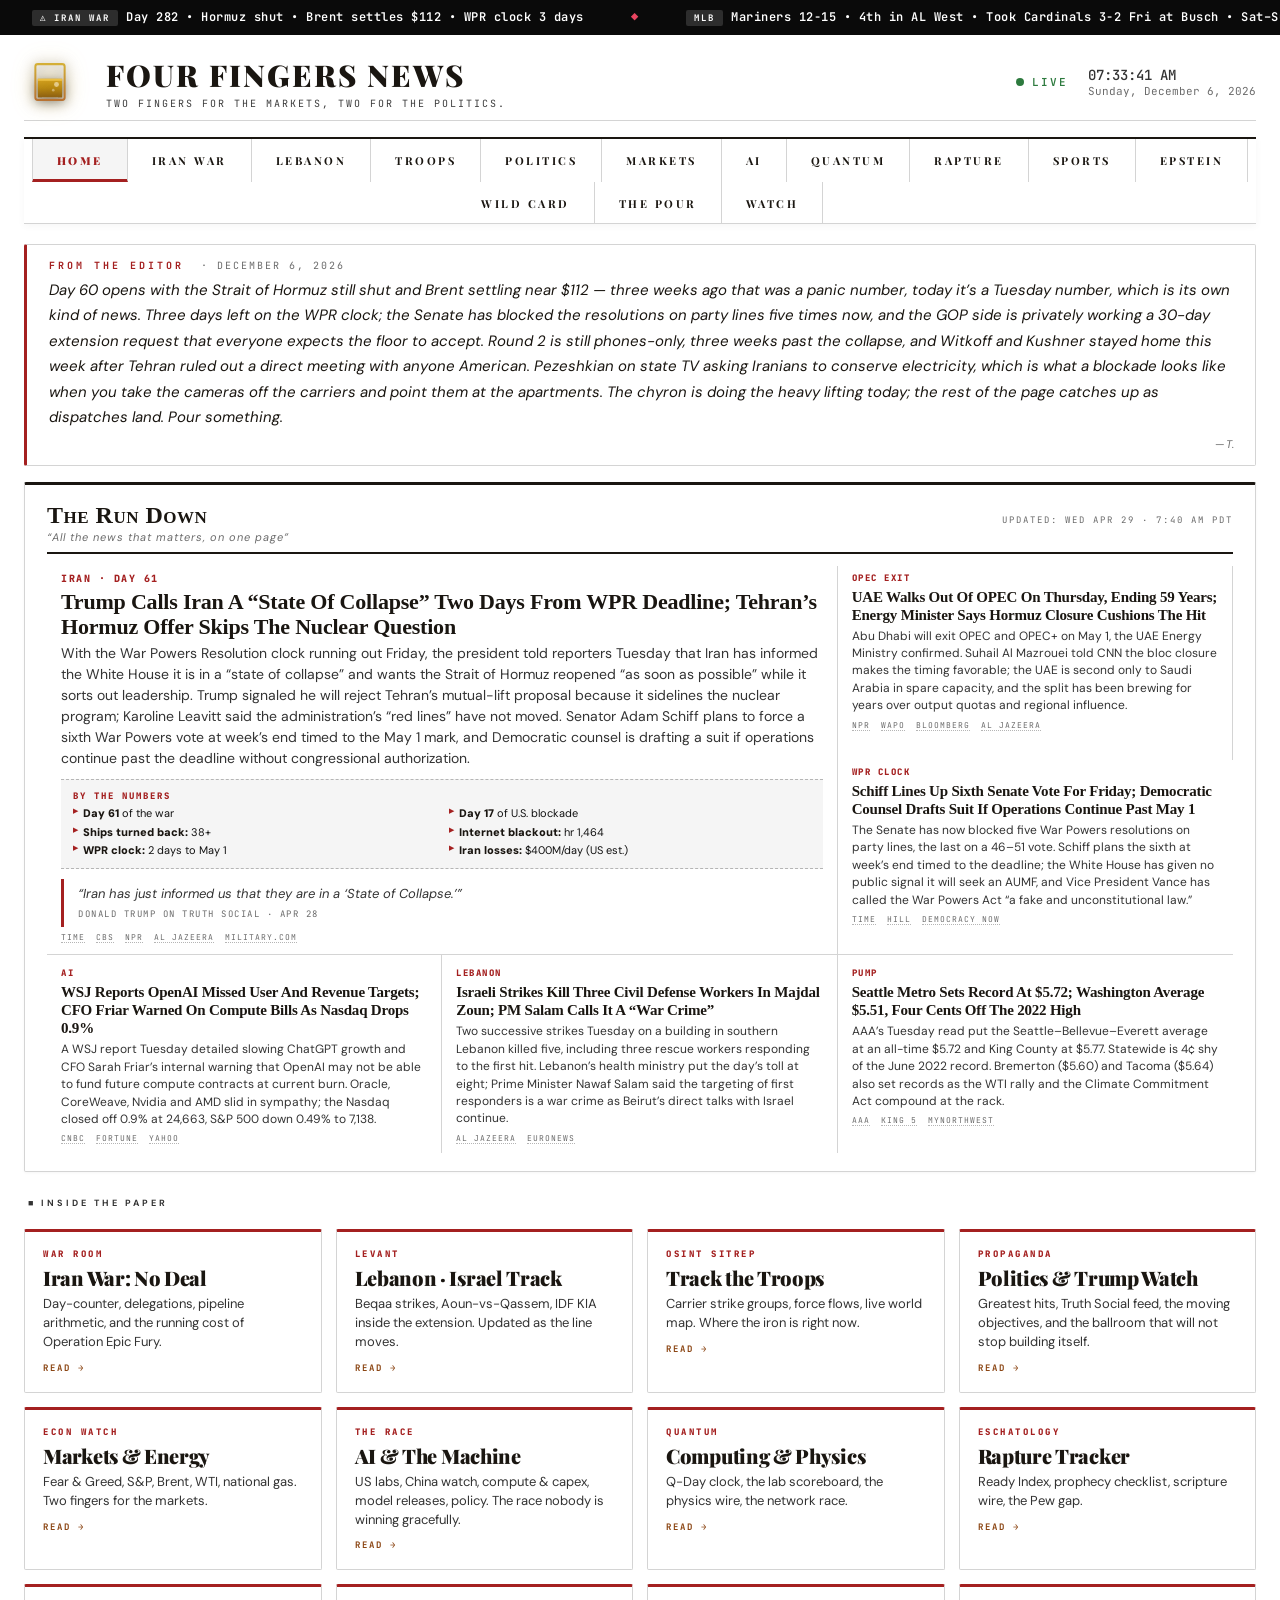
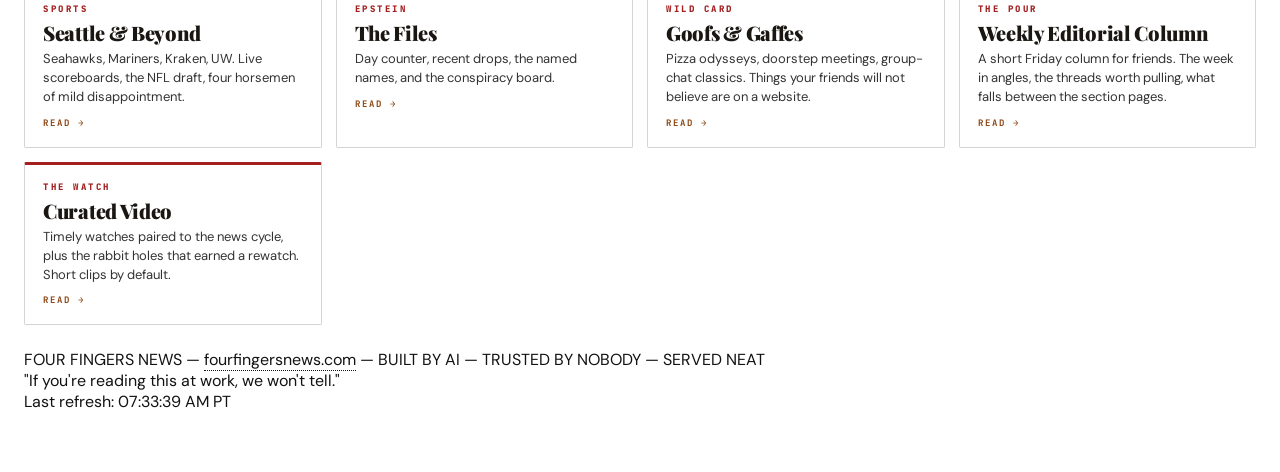
==== commit a0647a5b: "Rundown refresh: Trump calls Iran 'state of collapse' two days from WPR deadline" ====
--- a/index.html
+++ b/index.html
@@ -280,89 +280,81 @@
         <div class="rd-title">The Run Down</div>
         <div class="rd-sub">&ldquo;All the news that matters, on one page&rdquo;</div>
       </div>
-      <div class="rd-dateline">Updated: <span id="runDownUpdated">Tue Apr 28 &middot; 8:30 PM PDT</span></div>
+      <div class="rd-dateline">Updated: <span id="runDownUpdated">Wed Apr 29 &middot; 7:40 AM PDT</span></div>
     </div>
     <div id="runDownList">
       <article class="lead">
-        <span class="rd-kicker urgent">IRAN &middot; DAY 60</span>
-        <h3 class="rd-head">Sharif Convenes Iran&rsquo;s FM At PM House As Witkoff&ndash;Kushner Trip Slips To Sunday; Tehran Holds &ldquo;No Meeting Planned&rdquo; Line</h3>
-        <p class="rd-dek">Pakistan&rsquo;s prime minister chairs the day&rsquo;s first head-of-government sit-down with Abbas Araghchi at PM House Saturday morning, hours after the Iranian foreign minister and army chief Asim Munir broke a roughly five-hour overnight session at sunrise. The White House still has Steve Witkoff and Jared Kushner wheels-up Saturday morning, but CNN&rsquo;s Nic Robertson now reports them landing Sunday &mdash; pushing any Araghchi sit-down to Monday at the earliest. Iran&rsquo;s foreign ministry spokesman Esmaeil Baghaei posted on X that no meeting is planned; Tasnim and Nournews echo the line and frame Islamabad as a bridge, not a venue.</p>
+        <span class="rd-kicker urgent">IRAN &middot; DAY 61</span>
+        <h3 class="rd-head">Trump Calls Iran A &ldquo;State Of Collapse&rdquo; Two Days From WPR Deadline; Tehran&rsquo;s Hormuz Offer Skips The Nuclear Question</h3>
+        <p class="rd-dek">With the War Powers Resolution clock running out Friday, the president told reporters Tuesday that Iran has informed the White House it is in a &ldquo;state of collapse&rdquo; and wants the Strait of Hormuz reopened &ldquo;as soon as possible&rdquo; while it sorts out leadership. Trump signaled he will reject Tehran&rsquo;s mutual-lift proposal because it sidelines the nuclear program; Karoline Leavitt said the administration&rsquo;s &ldquo;red lines&rdquo; have not moved. Senator Adam Schiff plans to force a sixth War Powers vote at week&rsquo;s end timed to the May 1 mark, and Democratic counsel is drafting a suit if operations continue past the deadline without congressional authorization.</p>
         <div class="rd-factbox">
           <div class="rd-factbox-title">BY THE NUMBERS</div>
           <ul>
-            <li><b>Day 60</b> of the war</li>
-            <li><b>Day 16</b> of U.S. blockade</li>
+            <li><b>Day 61</b> of the war</li>
+            <li><b>Day 17</b> of U.S. blockade</li>
             <li><b>Ships turned back:</b> 38+</li>
-            <li><b>Internet blackout:</b> hr 1,441</li>
-            <li><b>WPR clock:</b> 3 days to May 1</li>
-            <li><b>Tehran flights:</b> resumed Sat AM</li>
+            <li><b>Internet blackout:</b> hr 1,464</li>
+            <li><b>WPR clock:</b> 2 days to May 1</li>
+            <li><b>Iran losses:</b> $400M/day (US est.)</li>
           </ul>
         </div>
-        <div class="rd-pullquote">&ldquo;No meeting is planned to take place between Iran and the US.&rdquo;<cite>Esmaeil Baghaei, Iran MFA spokesman &middot; Apr 25</cite></div>
-        <div class="rd-src">
-          <a href="https://www.aljazeera.com/news/2026/4/25/iran-war-whats-happening-on-day-57-as-us-envoys-head-to-pakistan" target="_blank" rel="noopener">Al Jazeera</a>
-          <a href="https://www.cnn.com/2026/04/25/world/live-news/iran-war-israel-pakistan-talks" target="_blank" rel="noopener">CNN</a>
-          <a href="https://www.npr.org/2026/04/25/nx-s1-5799372/iran-middle-east-updates" target="_blank" rel="noopener">NPR</a>
-          <a href="https://www.cbsnews.com/live-updates/us-iran-war-trump-strait-of-hormuz-hezbollah-lebanon-israel-ceasefire/" target="_blank" rel="noopener">CBS</a>
-          <a href="https://www.timesofisrael.com/liveblog-april-25-2026/" target="_blank" rel="noopener">Times of Israel</a>
+        <div class="rd-pullquote">&ldquo;Iran has just informed us that they are in a &lsquo;State of Collapse.&rsquo;&rdquo;<cite>Donald Trump on Truth Social &middot; Apr 28</cite></div>
+        <div class="rd-src">
+          <a href="https://time.com/article/2026/04/28/trump-iran-war-update-peace-proposal-strait-of-hormuz-conflict/" target="_blank" rel="noopener">Time</a>
+          <a href="https://www.cbsnews.com/live-updates/iran-war-trump-strait-of-hormuz-iranian-offer-ceasefire-oil-gas-prices/" target="_blank" rel="noopener">CBS</a>
+          <a href="https://www.npr.org/2026/04/28/nx-s1-5802283/iran-middle-east-updates" target="_blank" rel="noopener">NPR</a>
+          <a href="https://www.aljazeera.com/news/liveblog/2026/4/29/iran-war-live-trump-says-tehran-wants-end-to-blockade-israel-kills-medics" target="_blank" rel="noopener">Al Jazeera</a>
+          <a href="https://www.military.com/daily-news/headlines/2026/04/28/Iran-War-Heads-Toward-Legal-Showdown-as-May-1-Deadline-Nears" target="_blank" rel="noopener">Military.com</a>
+        </div>
+      </article>
+      <article>
+        <span class="rd-kicker urgent">OPEC EXIT</span>
+        <h3 class="rd-head">UAE Walks Out Of OPEC On Thursday, Ending 59 Years; Energy Minister Says Hormuz Closure Cushions The Hit</h3>
+        <p class="rd-dek">Abu Dhabi will exit OPEC and OPEC+ on May 1, the UAE Energy Ministry confirmed. Suhail Al Mazrouei told CNN the bloc closure makes the timing favorable; the UAE is second only to Saudi Arabia in spare capacity, and the split has been brewing for years over output quotas and regional influence.</p>
+        <div class="rd-src">
+          <a href="https://www.npr.org/2026/04/28/nx-s1-5802735/uae-leaves-opec-oil" target="_blank" rel="noopener">NPR</a>
+          <a href="https://www.washingtonpost.com/world/2026/04/28/uae-opec-iran-hormuz-trump-saudi/" target="_blank" rel="noopener">WaPo</a>
+          <a href="https://www.bloomberg.com/news/articles/2026-04-28/uae-to-leave-opec-and-opec-next-month-to-pursue-new-strategy" target="_blank" rel="noopener">Bloomberg</a>
+          <a href="https://www.aljazeera.com/news/2026/4/28/what-are-opec-and-opec-and-why-has-the-uae-quit" target="_blank" rel="noopener">Al Jazeera</a>
         </div>
       </article>
       <article>
         <span class="rd-kicker">WPR CLOCK</span>
-        <h3 class="rd-head">Three Days To May 1; GOP Privately Expects A 30-Day Extension Request From The White House</h3>
-        <p class="rd-dek">The Senate has now blocked five War Powers resolutions on party lines. Republicans say a White House request for a 30-day extension would constitute compliance; Democrats say the silence on what happens if operations simply continue past May 1 without a vote is itself the answer.</p>
-        <div class="rd-src">
-          <a href="https://www.cnn.com/2026/04/25/politics/war-powers-act-trump-iran-war-congress-analysis" target="_blank" rel="noopener">CNN</a>
-          <a href="https://www.npr.org/2026/04/25/nx-s1-5797843/week-in-politics-congress-and-the-iran-war-trumps-approval-ratings" target="_blank" rel="noopener">NPR</a>
-          <a href="https://time.com/article/2026/04/22/as-iran-war-nears-two-month-congress-continues-to-forgo-oversight-role/" target="_blank" rel="noopener">Time</a>
+        <h3 class="rd-head">Schiff Lines Up Sixth Senate Vote For Friday; Democratic Counsel Drafts Suit If Operations Continue Past May 1</h3>
+        <p class="rd-dek">The Senate has now blocked five War Powers resolutions on party lines, the last on a 46&ndash;51 vote. Schiff plans the sixth at week&rsquo;s end timed to the deadline; the White House has given no public signal it will seek an AUMF, and Vice President Vance has called the War Powers Act &ldquo;a fake and unconstitutional law.&rdquo;</p>
+        <div class="rd-src">
+          <a href="https://time.com/article/2026/04/28/exclusive-democrats-explore-suing-trump-if-congress-doesn-t-authorize-iran-war/" target="_blank" rel="noopener">Time</a>
+          <a href="https://thehill.com/homenews/house/5846206-democrats-iran-war-powers-votes/" target="_blank" rel="noopener">Hill</a>
+          <a href="https://www.democracynow.org/2026/4/23/headlines/senate_republicans_defeat_iran_war_powers_resolution_for_fifth_time" target="_blank" rel="noopener">Democracy Now</a>
         </div>
       </article>
       <article>
-        <span class="rd-kicker">DOJ</span>
-        <h3 class="rd-head">Blanche Reclassifies Medical Marijuana To Schedule III; Sidesteps DEA Review By Treaty Provision</h3>
-        <p class="rd-dek">Acting AG Todd Blanche signed an order Thursday moving state-licensed medical marijuana from Schedule I to Schedule III, invoking a federal treaty provision that lets the AG bypass the standard DEA review. The shift legitimizes programs in 40 states and lifts a major tax constraint; a separate hearing on broader rescheduling is set for late June.</p>
-        <div class="rd-src">
-          <a href="https://www.pbs.org/newshour/politics/trump-reclassifies-state-licensed-medical-marijuana-as-less-dangerous-drug" target="_blank" rel="noopener">PBS</a>
-          <a href="https://www.cnn.com/2026/04/23/politics/justice-department-reclassify-marijuana" target="_blank" rel="noopener">CNN</a>
-          <a href="https://time.com/article/2026/04/24/trump-reclassification-medical-marijuana/" target="_blank" rel="noopener">Time</a>
+        <span class="rd-kicker">AI</span>
+        <h3 class="rd-head">WSJ Reports OpenAI Missed User And Revenue Targets; CFO Friar Warned On Compute Bills As Nasdaq Drops 0.9%</h3>
+        <p class="rd-dek">A WSJ report Tuesday detailed slowing ChatGPT growth and CFO Sarah Friar&rsquo;s internal warning that OpenAI may not be able to fund future compute contracts at current burn. Oracle, CoreWeave, Nvidia and AMD slid in sympathy; the Nasdaq closed off 0.9% at 24,663, S&amp;P 500 down 0.49% to 7,138.</p>
+        <div class="rd-src">
+          <a href="https://www.cnbc.com/2026/04/28/openais-revenue-growth-estimates-fall-short-report.html" target="_blank" rel="noopener">CNBC</a>
+          <a href="https://fortune.com/2026/04/28/openai-cfo-sam-altman-missed-revenue-target/" target="_blank" rel="noopener">Fortune</a>
+          <a href="https://finance.yahoo.com/markets/stocks/live/stock-market-today-tuesday-april-28-dow-nasdaq-sp-oil-rises-earnings-in-focus-225503557.html" target="_blank" rel="noopener">Yahoo</a>
         </div>
       </article>
       <article>
-        <span class="rd-kicker">TEHRAN</span>
-        <h3 class="rd-head">First Commercial Flights Out of IKA Since Feb 28; Internet Blackout Enters Hour 1,358</h3>
-        <p class="rd-dek">Mehr counted four Istanbul-bound departures from Tehran&rsquo;s main airport Saturday morning, the first commercial wheels-up since the Feb 28 air war began. Iran&rsquo;s nationwide internet shutdown &mdash; already the longest nation-scale blackout on record &mdash; is now in its 57th day per NetBlocks.</p>
-        <div class="rd-src">
-          <a href="https://www.aljazeera.com/news/liveblog/2026/4/25/iran-war-live-tehrans-fm-in-islamabad-us-says-envoys-to-travel-for-talks" target="_blank" rel="noopener">Al Jazeera</a>
-          <a href="https://www.aljazeera.com/news/2026/4/25/iran-war-whats-happening-on-day-57-as-us-envoys-head-to-pakistan" target="_blank" rel="noopener">AJ Day 57</a>
-          <a href="https://en.mehrnews.com/" target="_blank" rel="noopener">Mehr</a>
-        </div>
-      </article>
-      <article>
-        <span class="rd-kicker">ANZAC DAY</span>
-        <h3 class="rd-head">Australia, New Zealand Mark 111 Years Since Gallipoli; Neither Has Joined The Hormuz Cordon</h3>
-        <p class="rd-dek">Dawn services in Sydney, Wellington, and at Gallipoli itself mark the 1915 landing. Both navies keep long-running surveillance and refueling footprints in the Indian Ocean; neither government has signed onto the US-led blockade or the 51-nation Macron&ndash;Starmer Hormuz communiqu&eacute;.</p>
-        <div class="rd-src">
-          <a href="https://www.awm.gov.au/commemoration/anzac-day" target="_blank" rel="noopener">AWM</a>
-          <a href="https://www.rsa.org.nz/anzac-day" target="_blank" rel="noopener">RSA NZ</a>
+        <span class="rd-kicker">LEBANON</span>
+        <h3 class="rd-head">Israeli Strikes Kill Three Civil Defense Workers In Majdal Zoun; PM Salam Calls It A &ldquo;War Crime&rdquo;</h3>
+        <p class="rd-dek">Two successive strikes Tuesday on a building in southern Lebanon killed five, including three rescue workers responding to the first hit. Lebanon&rsquo;s health ministry put the day&rsquo;s toll at eight; Prime Minister Nawaf Salam said the targeting of first responders is a war crime as Beirut&rsquo;s direct talks with Israel continue.</p>
+        <div class="rd-src">
+          <a href="https://www.aljazeera.com/news/2026/4/29/lebanons-pm-slams-israels-war-crimes-as-attack-kills-3-rescue-workers" target="_blank" rel="noopener">Al Jazeera</a>
+          <a href="https://www.euronews.com/2026/04/29/israeli-strikes-kill-eight-in-southern-lebanon-including-three-rescue-workers" target="_blank" rel="noopener">Euronews</a>
         </div>
       </article>
       <article>
         <span class="rd-kicker">PUMP</span>
-        <h3 class="rd-head">Seattle $5.68, WA $5.38; National Average Up 3&cent; To $4.04 As Crude Rally Reaches The Rack</h3>
-        <p class="rd-dek">AAA&rsquo;s Saturday read keeps Washington third-highest in the country behind California and Hawaii. The 3&cent; national daily move is the largest in three weeks, the four-day WTI rally working through to retail.</p>
+        <h3 class="rd-head">Seattle Metro Sets Record At $5.72; Washington Average $5.51, Four Cents Off The 2022 High</h3>
+        <p class="rd-dek">AAA&rsquo;s Tuesday read put the Seattle&ndash;Bellevue&ndash;Everett average at an all-time $5.72 and King County at $5.77. Statewide is 4&cent; shy of the June 2022 record. Bremerton ($5.60) and Tacoma ($5.64) also set records as the WTI rally and the Climate Commitment Act compound at the rack.</p>
         <div class="rd-src">
           <a href="https://gasprices.aaa.com/?state=WA" target="_blank" rel="noopener">AAA</a>
-          <a href="https://mynorthwest.com/local/seattle-gas-prices/4225321" target="_blank" rel="noopener">MyNorthwest</a>
-          <a href="https://www.kiro7.com/news/local/seattle-gas-prices-near-6-statewide-average-continues-climb/TOPVJS5O2FAPHC6SAZLQV2YGOE/" target="_blank" rel="noopener">KIRO 7</a>
-        </div>
-      </article>
-      <article>
-        <span class="rd-kicker">SCOREBOARD</span>
-        <h3 class="rd-head">Mariners 3, Cardinals 2 In St. Louis As Naylor Goes 418 Feet In The Sixth</h3>
-        <p class="rd-dek">Josh Naylor broke a 2&ndash;2 tie with a sixth-inning blast at Busch to take the series opener. Game 2 first pitch 11:15 AM PT.</p>
-        <div class="rd-src">
-          <a href="https://www.espn.com/mlb/game/_/gameId/401815075/mariners-cardinals" target="_blank" rel="noopener">ESPN</a>
-          <a href="https://www.cbssports.com/mlb/gametracker/recap/MLB_20260424_SEA@STL/" target="_blank" rel="noopener">CBS</a>
+          <a href="https://www.king5.com/article/traffic/gas-prices/seattle-metro-gas-prices-record-high/281-bee15ffc-c2a5-4585-946a-fb26d0bfe7d4" target="_blank" rel="noopener">KING 5</a>
+          <a href="https://mynorthwest.com/money/seattle-gas-prices-record-cca-iran/4232787" target="_blank" rel="noopener">MyNorthwest</a>
         </div>
       </article>
     </div>
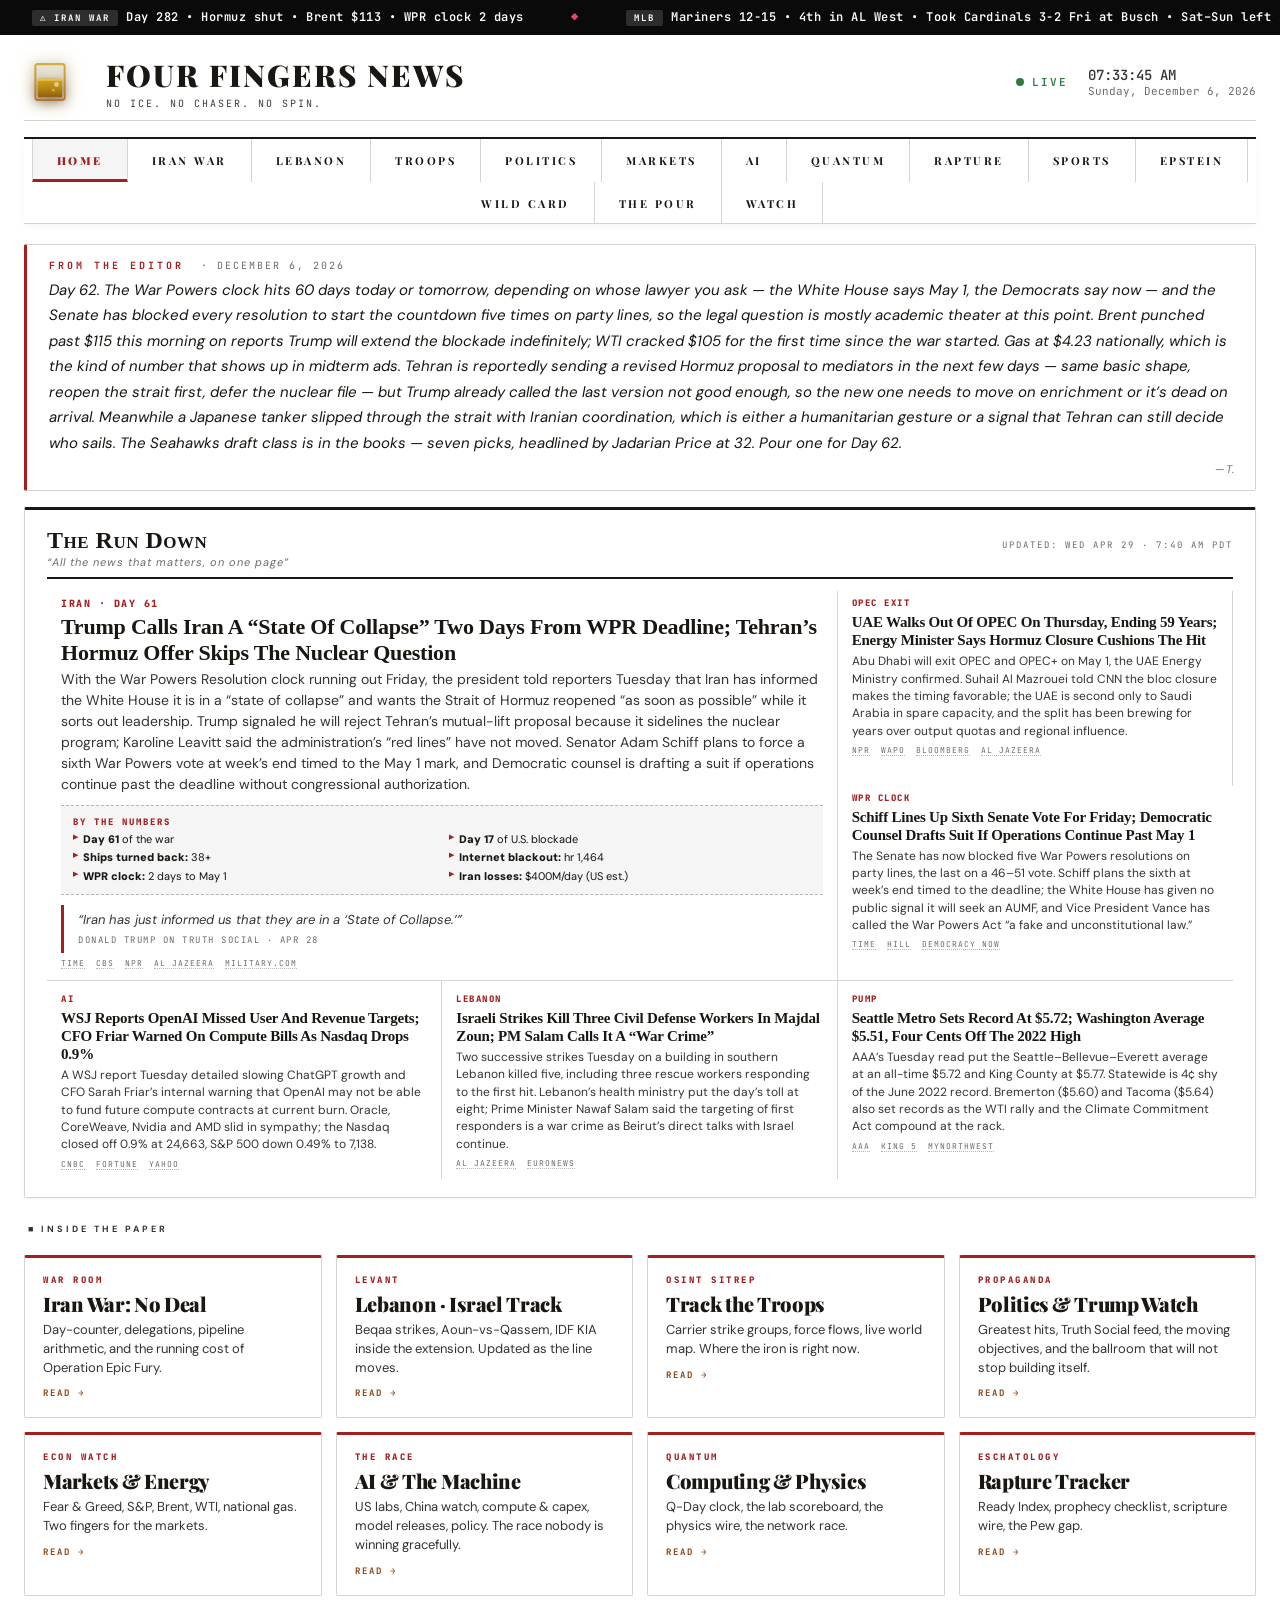
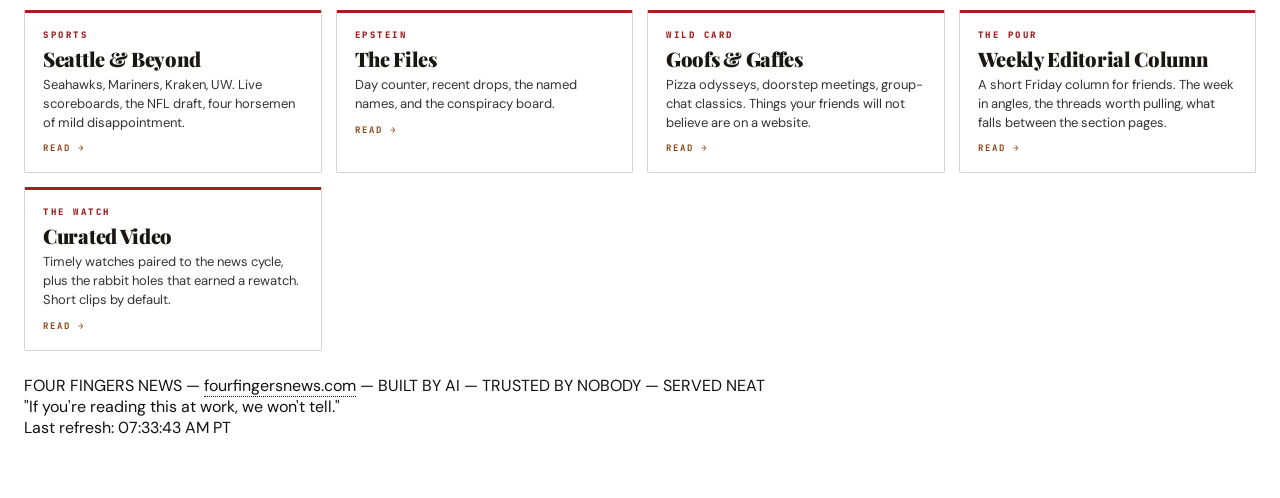
==== commit e25e51c8: "From the Editor — Apr 29: Day 62, WPR clock, Brent past $115 War Powers 60-day deadline arrives amid" ====
--- a/index.html
+++ b/index.html
@@ -49,7 +49,7 @@
 
 <div class="chyron" id="chyronBar">
   <div class="chyron-track" id="chyronTrack">
-    <span class="chyron-item"><span class="chyron-label">&#9888;&#65039; IRAN WAR</span>Day <span class="iran-day-count">60</span> &bull; Hormuz shut &bull; Brent settles $112 &bull; WPR clock 3 days</span>
+    <span class="chyron-item"><span class="chyron-label">&#9888;&#65039; IRAN WAR</span>Day <span class="iran-day-count">61</span> &bull; Hormuz shut &bull; Brent $113 &bull; WPR clock 2 days</span>
     <span class="chyron-sep">&#9670;</span>
     <span class="chyron-item"><span class="chyron-label">MLB</span><span class="chyronMLB">Mariners 12-15 &bull; 4th in AL West &bull; Took Cardinals 3-2 Fri at Busch &bull; Sat&ndash;Sun left in the set &bull; Bats grinding on the road</span></span>
     <span class="chyron-sep">&#9670;</span>
@@ -95,7 +95,7 @@
     <span class="chyron-sep">&#9670;</span>
     <span class="chyron-item"><span class="chyron-label">&#9981; GAS</span><span id="chyronGasNatl">Nat'l avg: loading...</span></span>
     <span class="chyron-sep">&#9670;</span>
-    <span class="chyron-item"><span class="chyron-label">&#9888;&#65039; IRAN WAR</span>Day <span class="iran-day-count">60</span> &bull; Hormuz shut &bull; Brent settles $112 &bull; WPR clock 3 days</span>
+    <span class="chyron-item"><span class="chyron-label">&#9888;&#65039; IRAN WAR</span>Day <span class="iran-day-count">61</span> &bull; Hormuz shut &bull; Brent $113 &bull; WPR clock 2 days</span>
     <span class="chyron-sep">&#9670;</span>
     <span class="chyron-item"><span class="chyron-label">MLB</span><span class="chyronMLB">Mariners 12-15 &bull; 4th in AL West &bull; Took Cardinals 3-2 Fri at Busch &bull; Sat&ndash;Sun left in the set &bull; Bats grinding on the road</span></span>
     <span class="chyron-sep">&#9670;</span>
@@ -256,7 +256,7 @@
   <div class="editor-note">
     <div class="en-tag">From the Editor <span class="en-date" id="editorNoteDate">&middot; April 28, 2026</span></div>
     <div class="en-text">
-      Day 60 opens with the Strait of Hormuz still shut and Brent settling near $112 &mdash; three weeks ago that was a panic number, today it&rsquo;s a Tuesday number, which is its own kind of news. Three days left on the WPR clock; the Senate has blocked the resolutions on party lines five times now, and the GOP side is privately working a 30-day extension request that everyone expects the floor to accept. Round 2 is still phones-only, three weeks past the collapse, and Witkoff and Kushner stayed home this week after Tehran ruled out a direct meeting with anyone American. Pezeshkian on state TV asking Iranians to conserve electricity, which is what a blockade looks like when you take the cameras off the carriers and point them at the apartments. The chyron is doing the heavy lifting today; the rest of the page catches up as dispatches land. Pour something.
+      Day 62. The War Powers clock hits 60 days today or tomorrow, depending on whose lawyer you ask &mdash; the White House says May 1, the Democrats say now &mdash; and the Senate has blocked every resolution to start the countdown five times on party lines, so the legal question is mostly academic theater at this point. Brent punched past $115 this morning on reports Trump will extend the blockade indefinitely; WTI cracked $105 for the first time since the war started. Gas at $4.23 nationally, which is the kind of number that shows up in midterm ads. Tehran is reportedly sending a revised Hormuz proposal to mediators in the next few days &mdash; same basic shape, reopen the strait first, defer the nuclear file &mdash; but Trump already called the last version not good enough, so the new one needs to move on enrichment or it&rsquo;s dead on arrival. Meanwhile a Japanese tanker slipped through the strait with Iranian coordination, which is either a humanitarian gesture or a signal that Tehran can still decide who sails. The Seahawks draft class is in the books &mdash; seven picks, headlined by Jadarian Price at 32. Pour one for Day 62.
     </div>
     <div class="en-sig">T.</div>
   </div>
@@ -449,7 +449,7 @@
       <span class="highlight">FOUR FINGERS NEWS</span> &#8212; <a href="https://fourfingersnews.com/" style="color:inherit;text-decoration:none;border-bottom:1px dotted currentColor;">fourfingersnews.com</a> &#8212; BUILT BY AI &#8212; TRUSTED BY NOBODY &#8212; SERVED NEAT
     </div>
     <div class="footer-quip">"If you're reading this at work, we won't tell."</div>
-    <div class="last-refresh">Last refresh: <span id="lastRefresh">Tue Apr 28 &middot; 18:10 PT</span></div>
+    <div class="last-refresh">Last refresh: <span id="lastRefresh">Wed Apr 29 &middot; 08:05 PT</span></div>
   </div>
 
 </div><!-- /main -->
